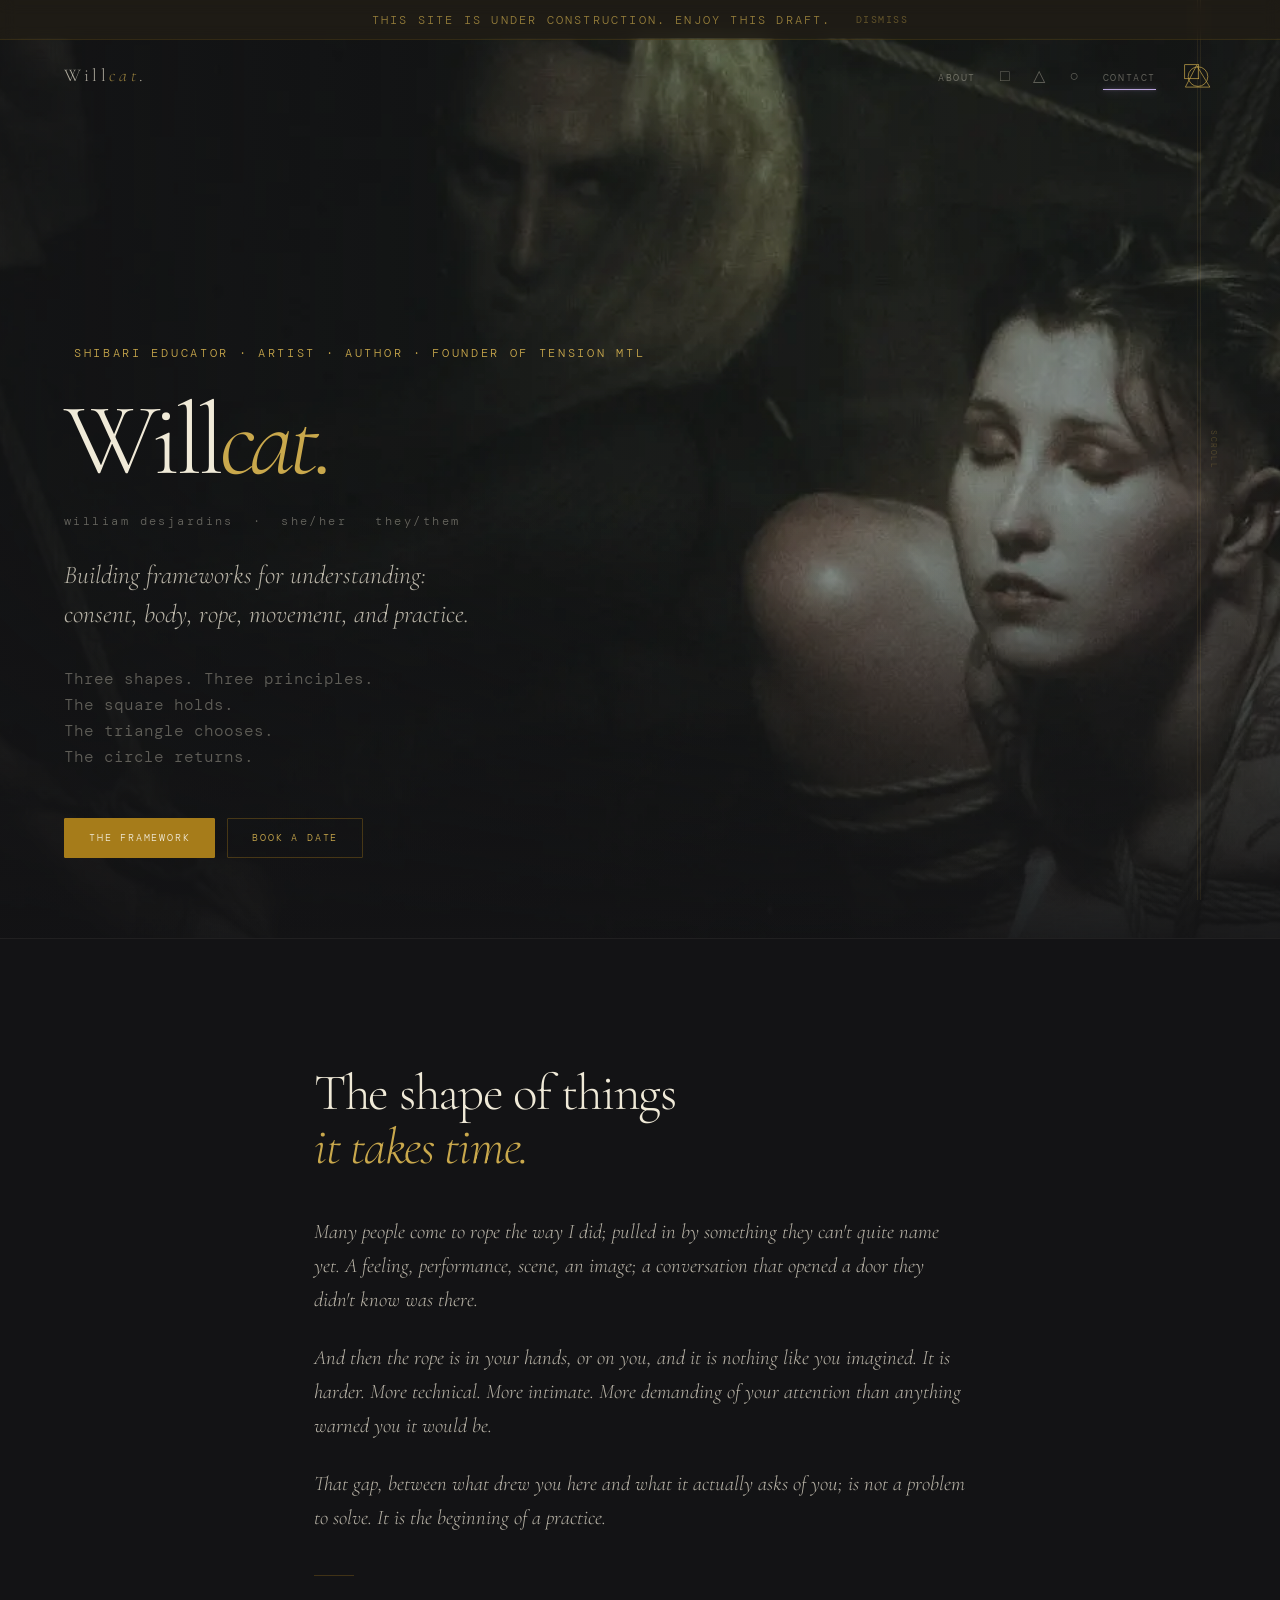
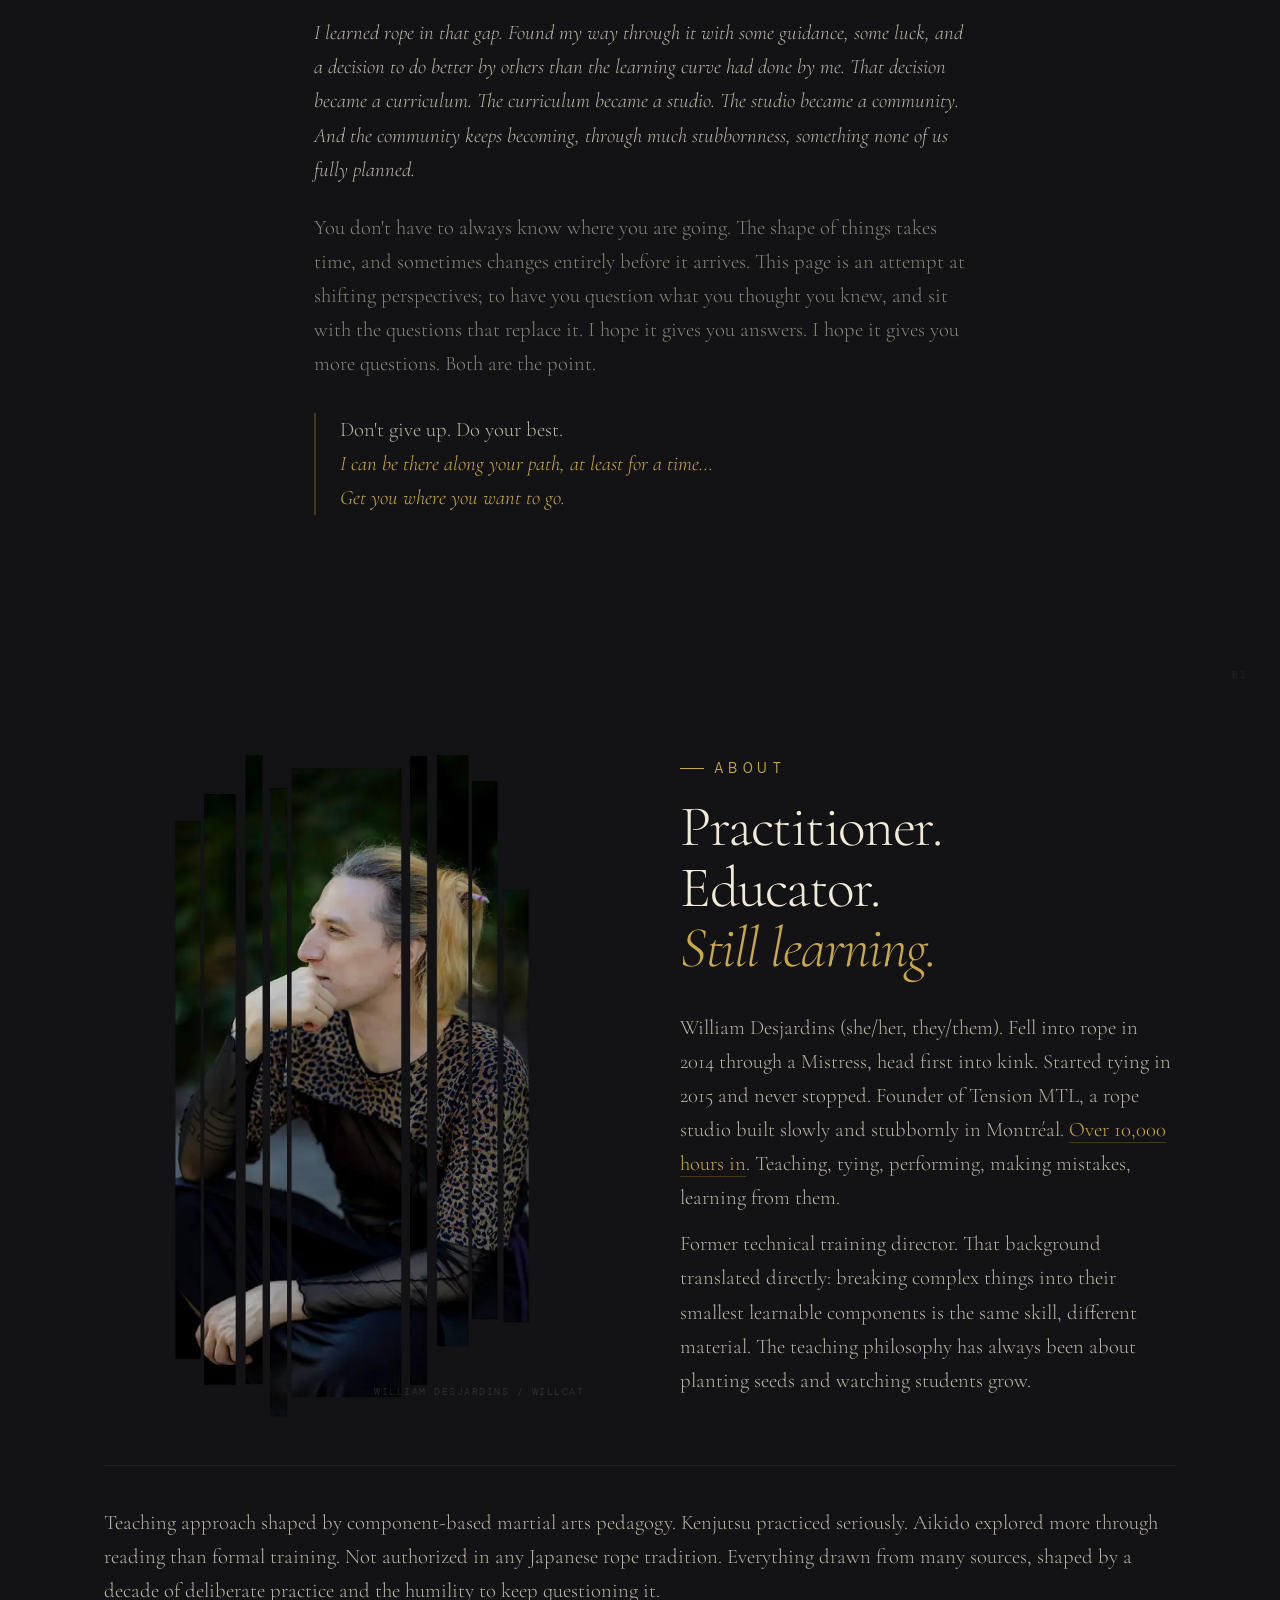
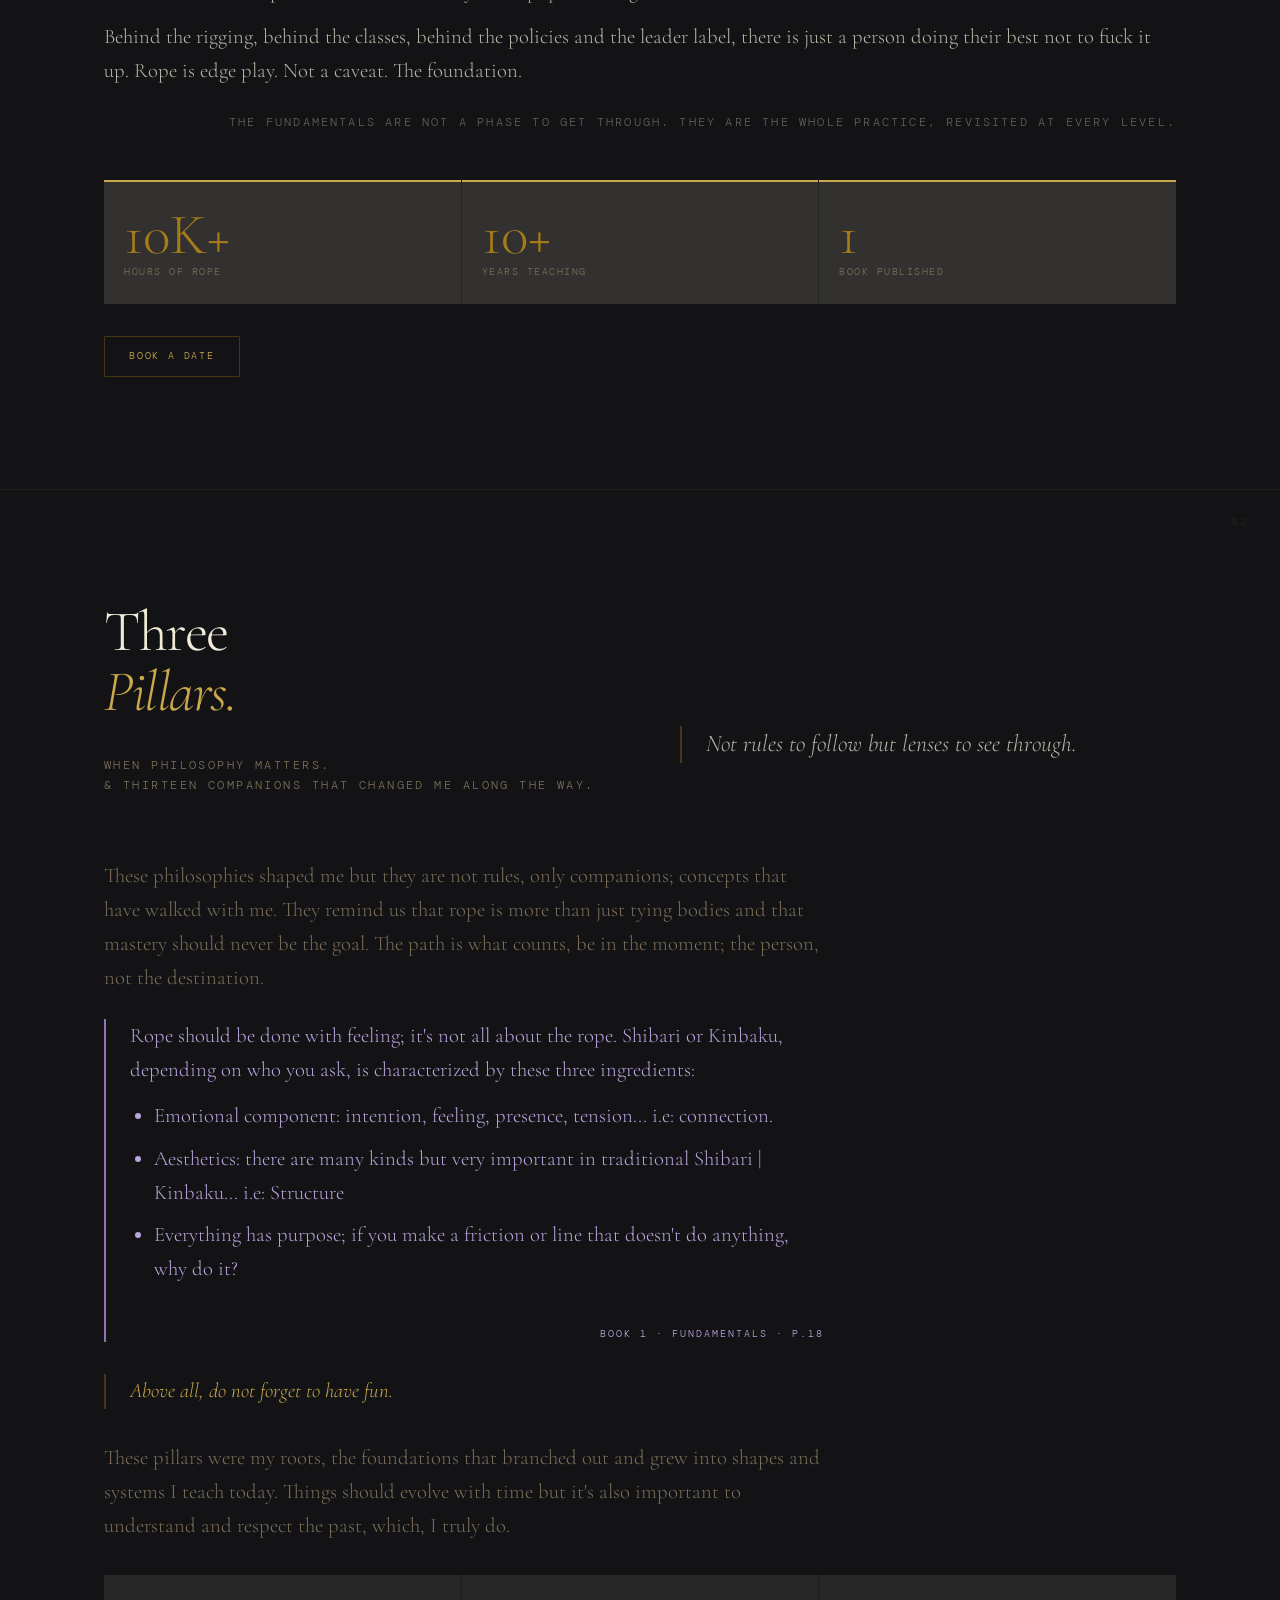
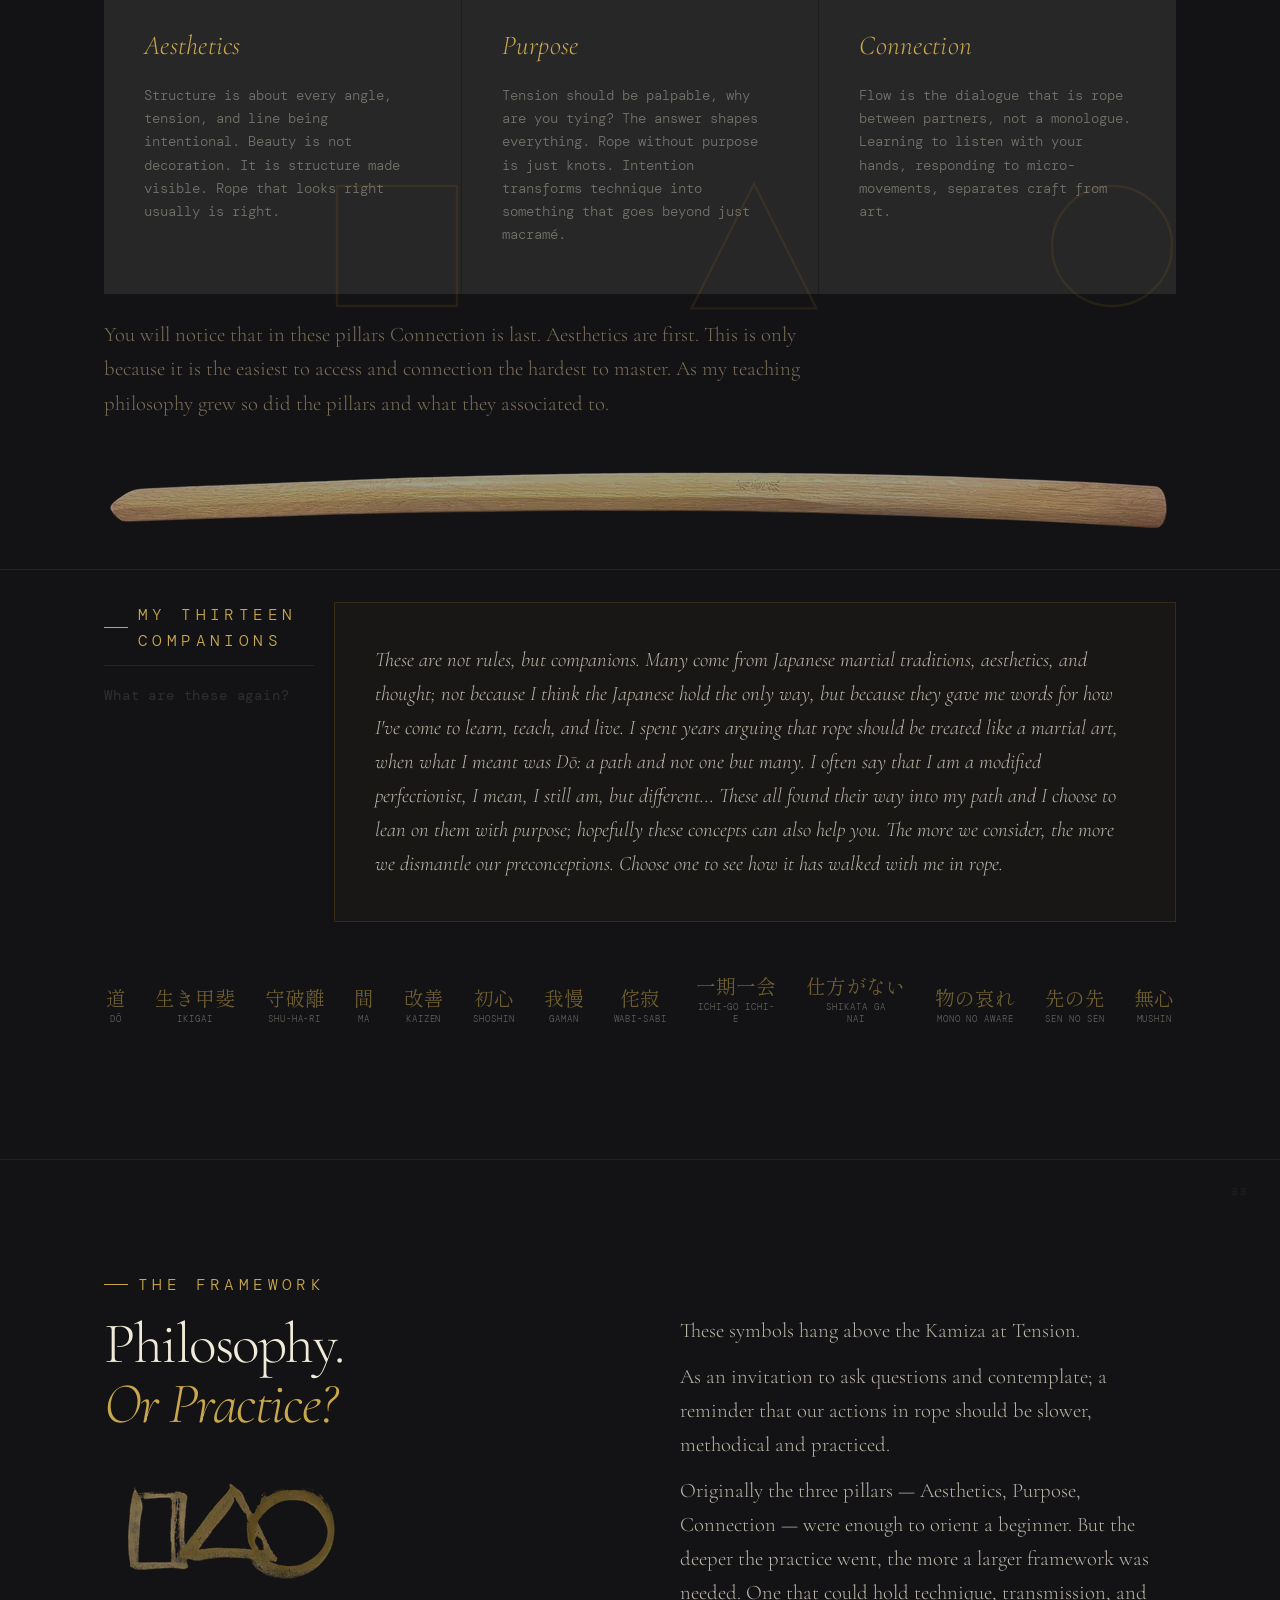
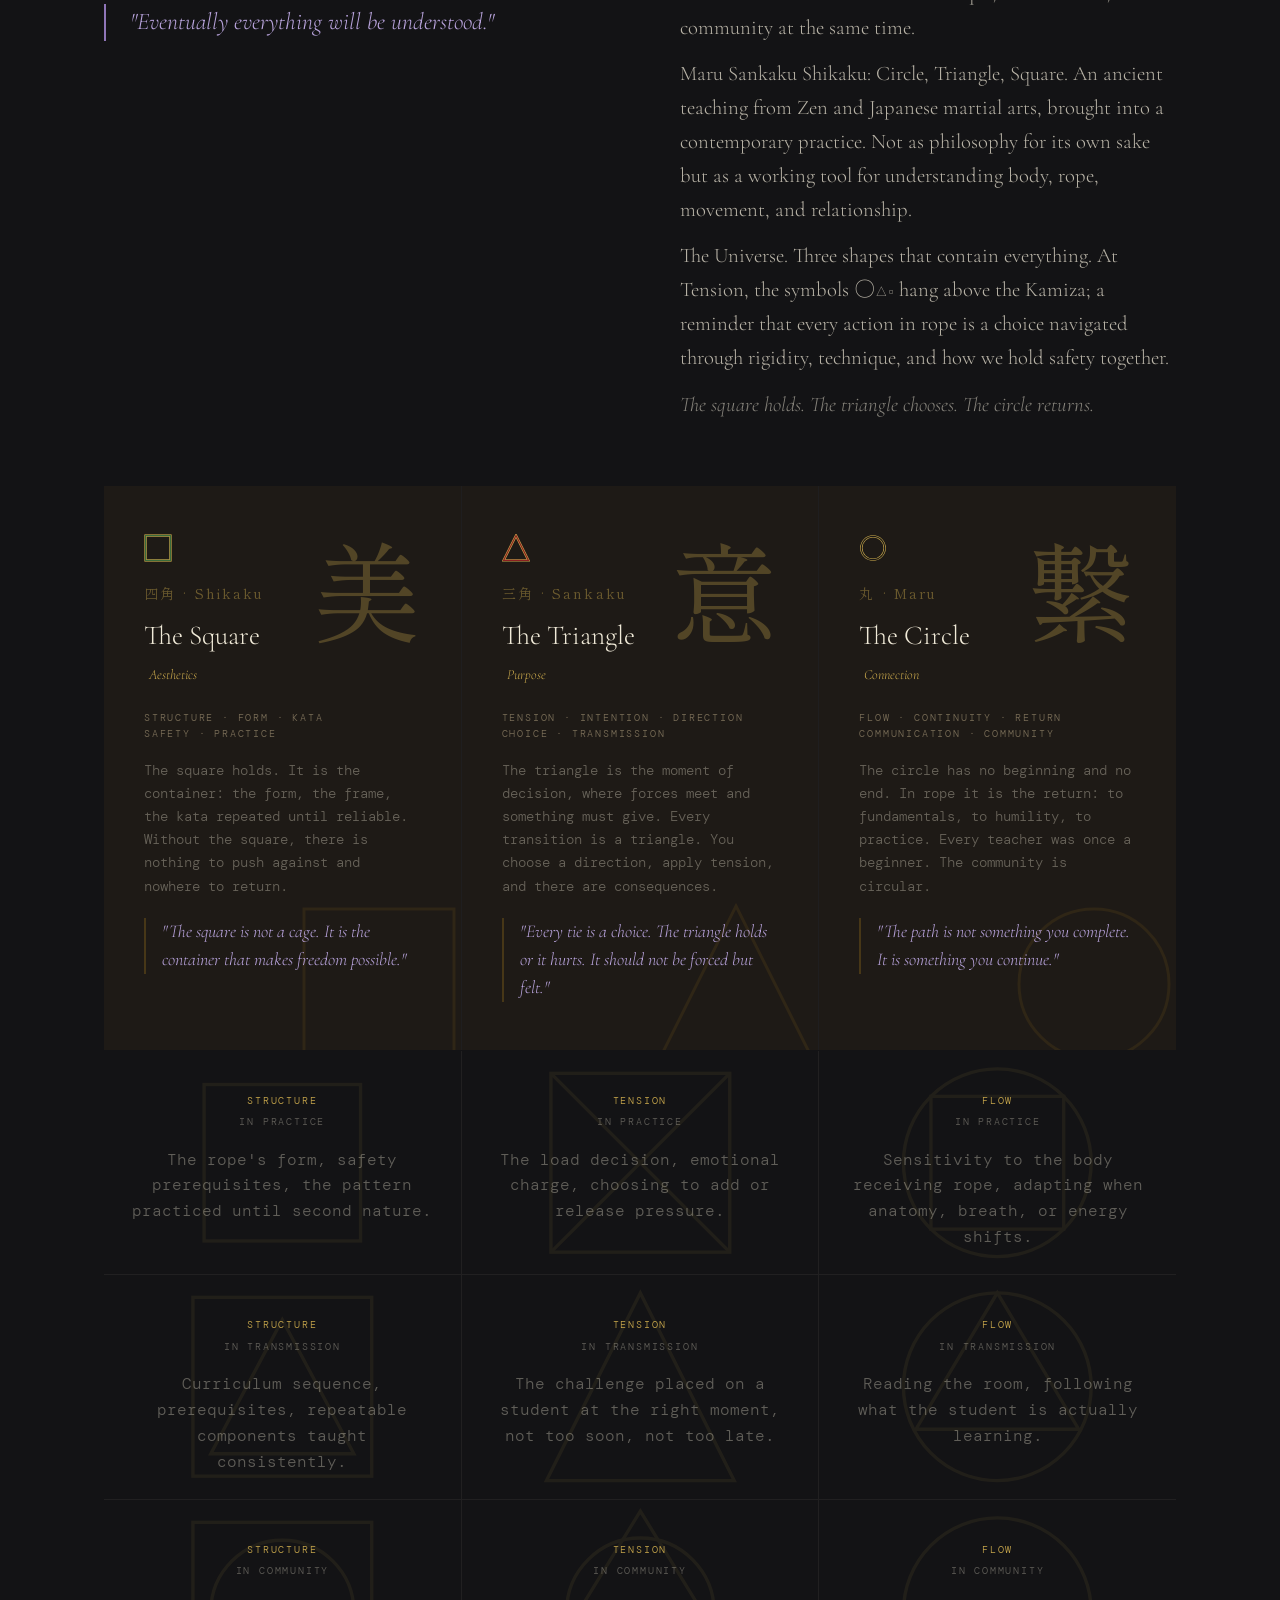
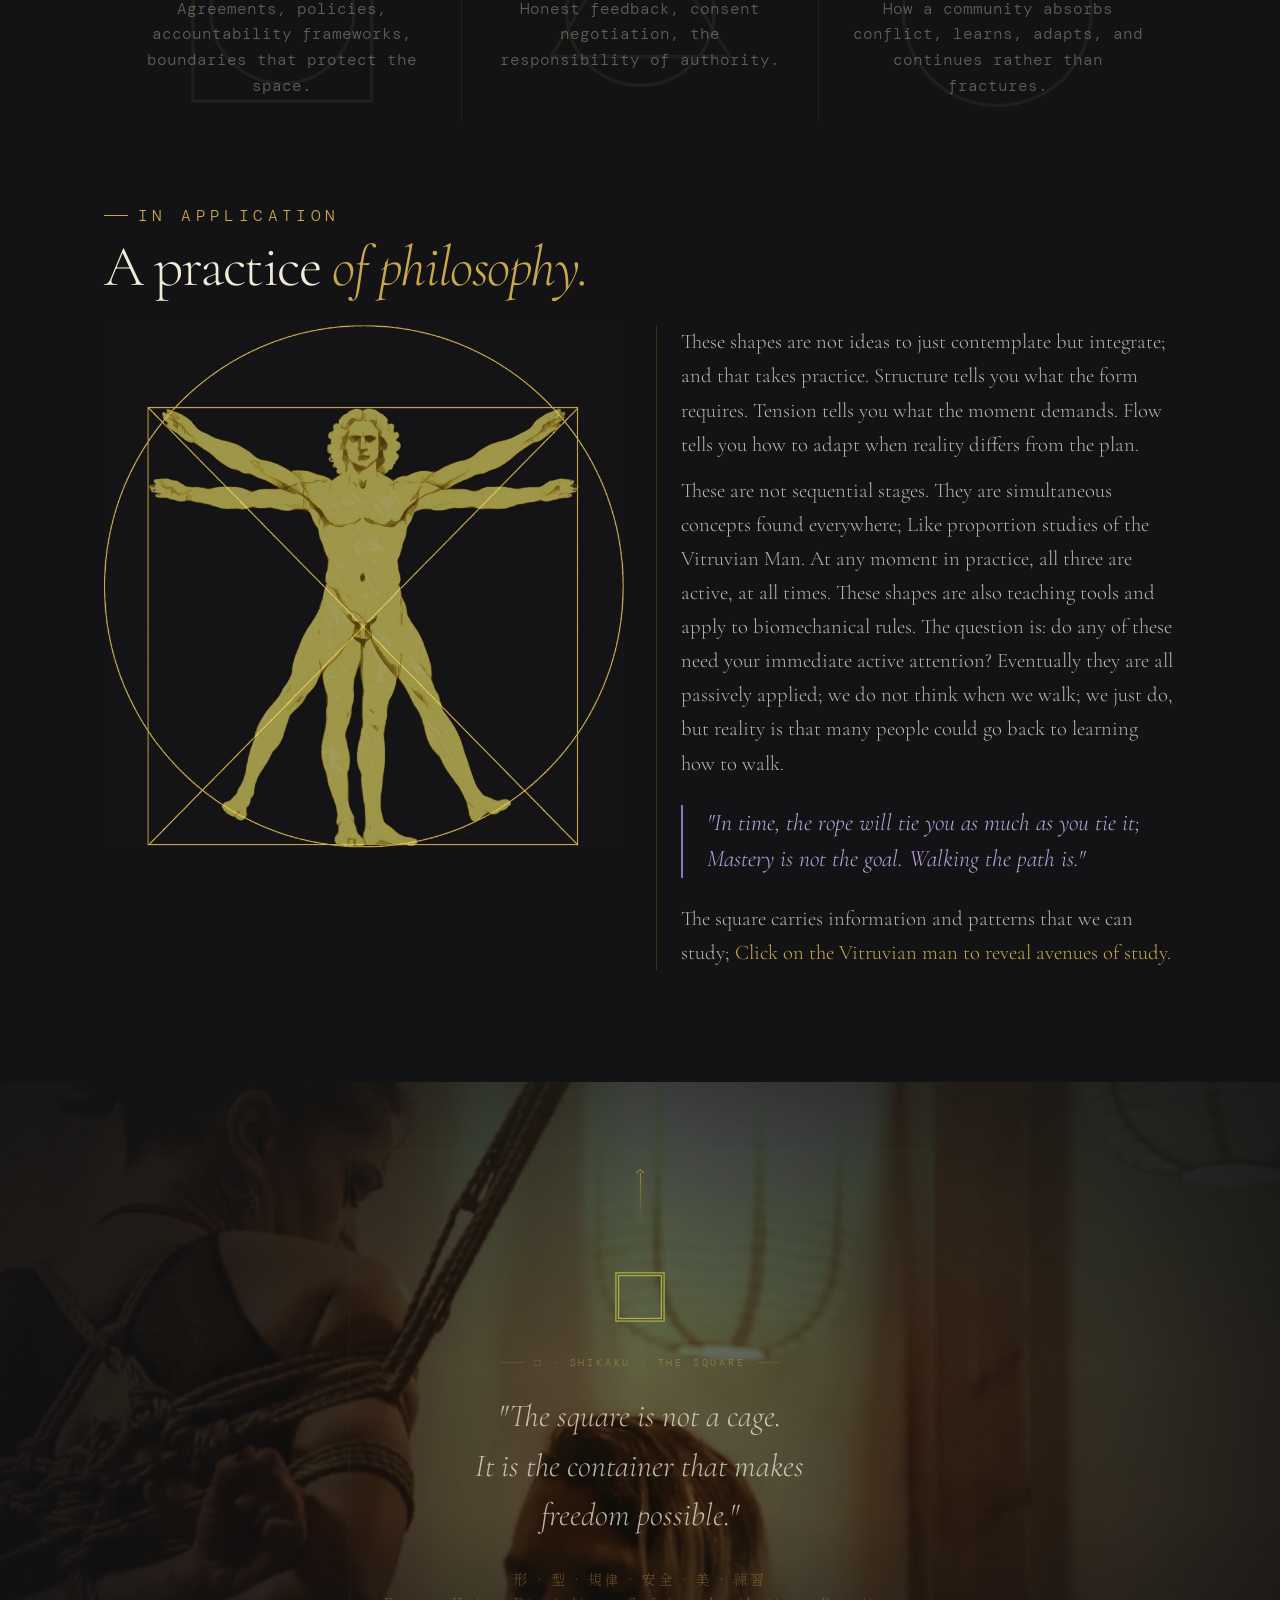
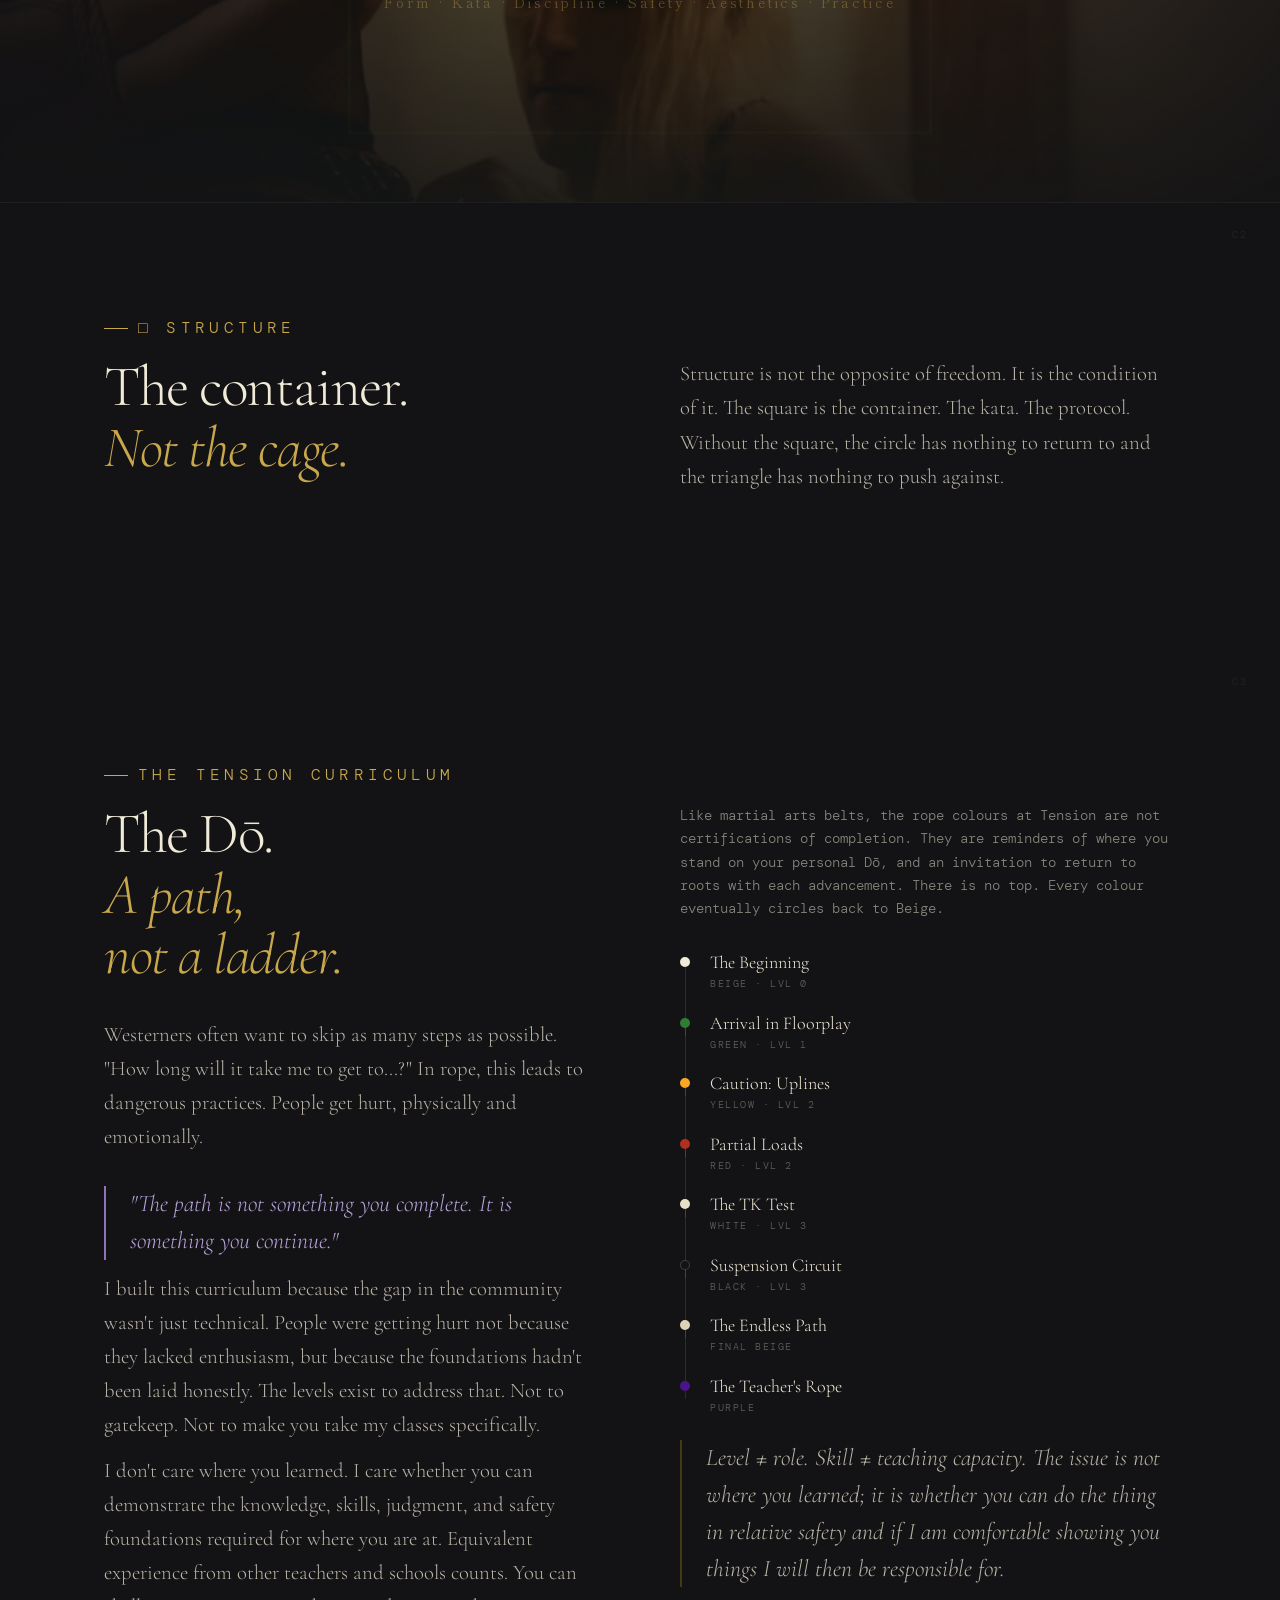
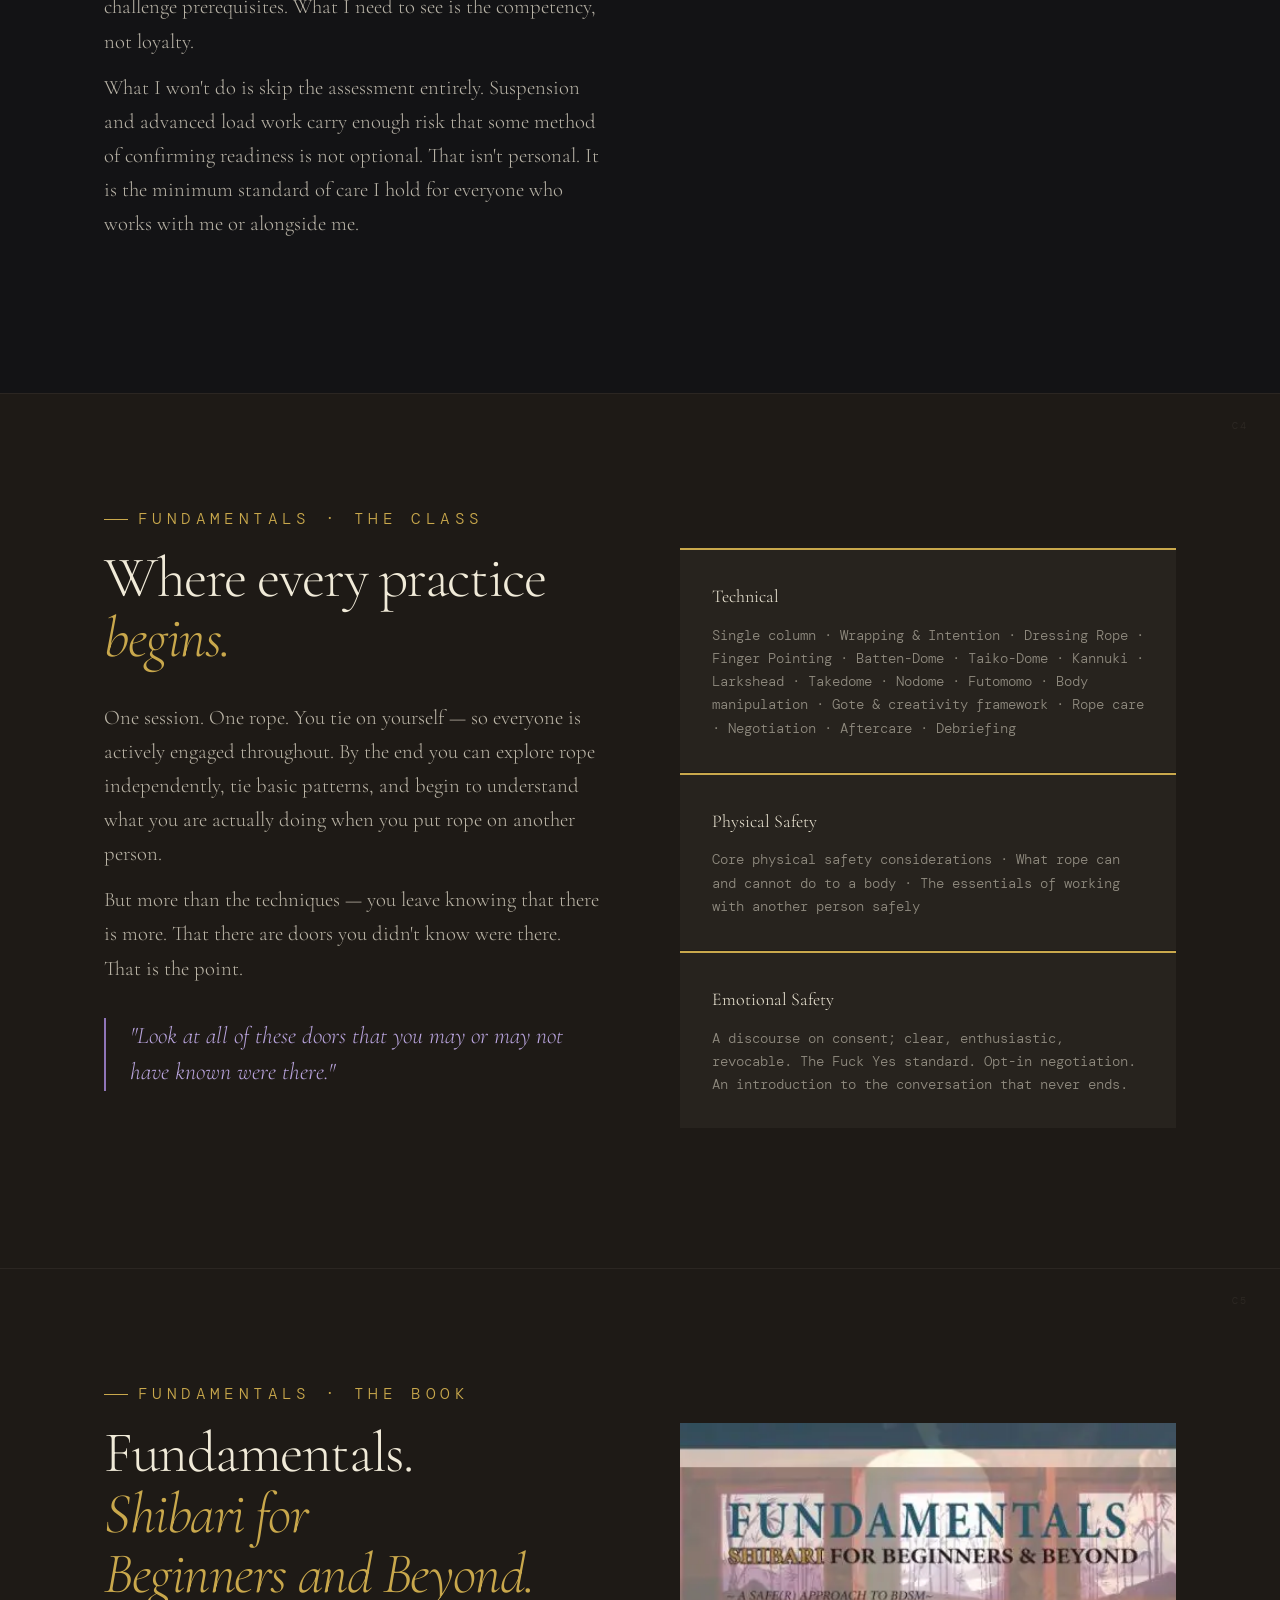
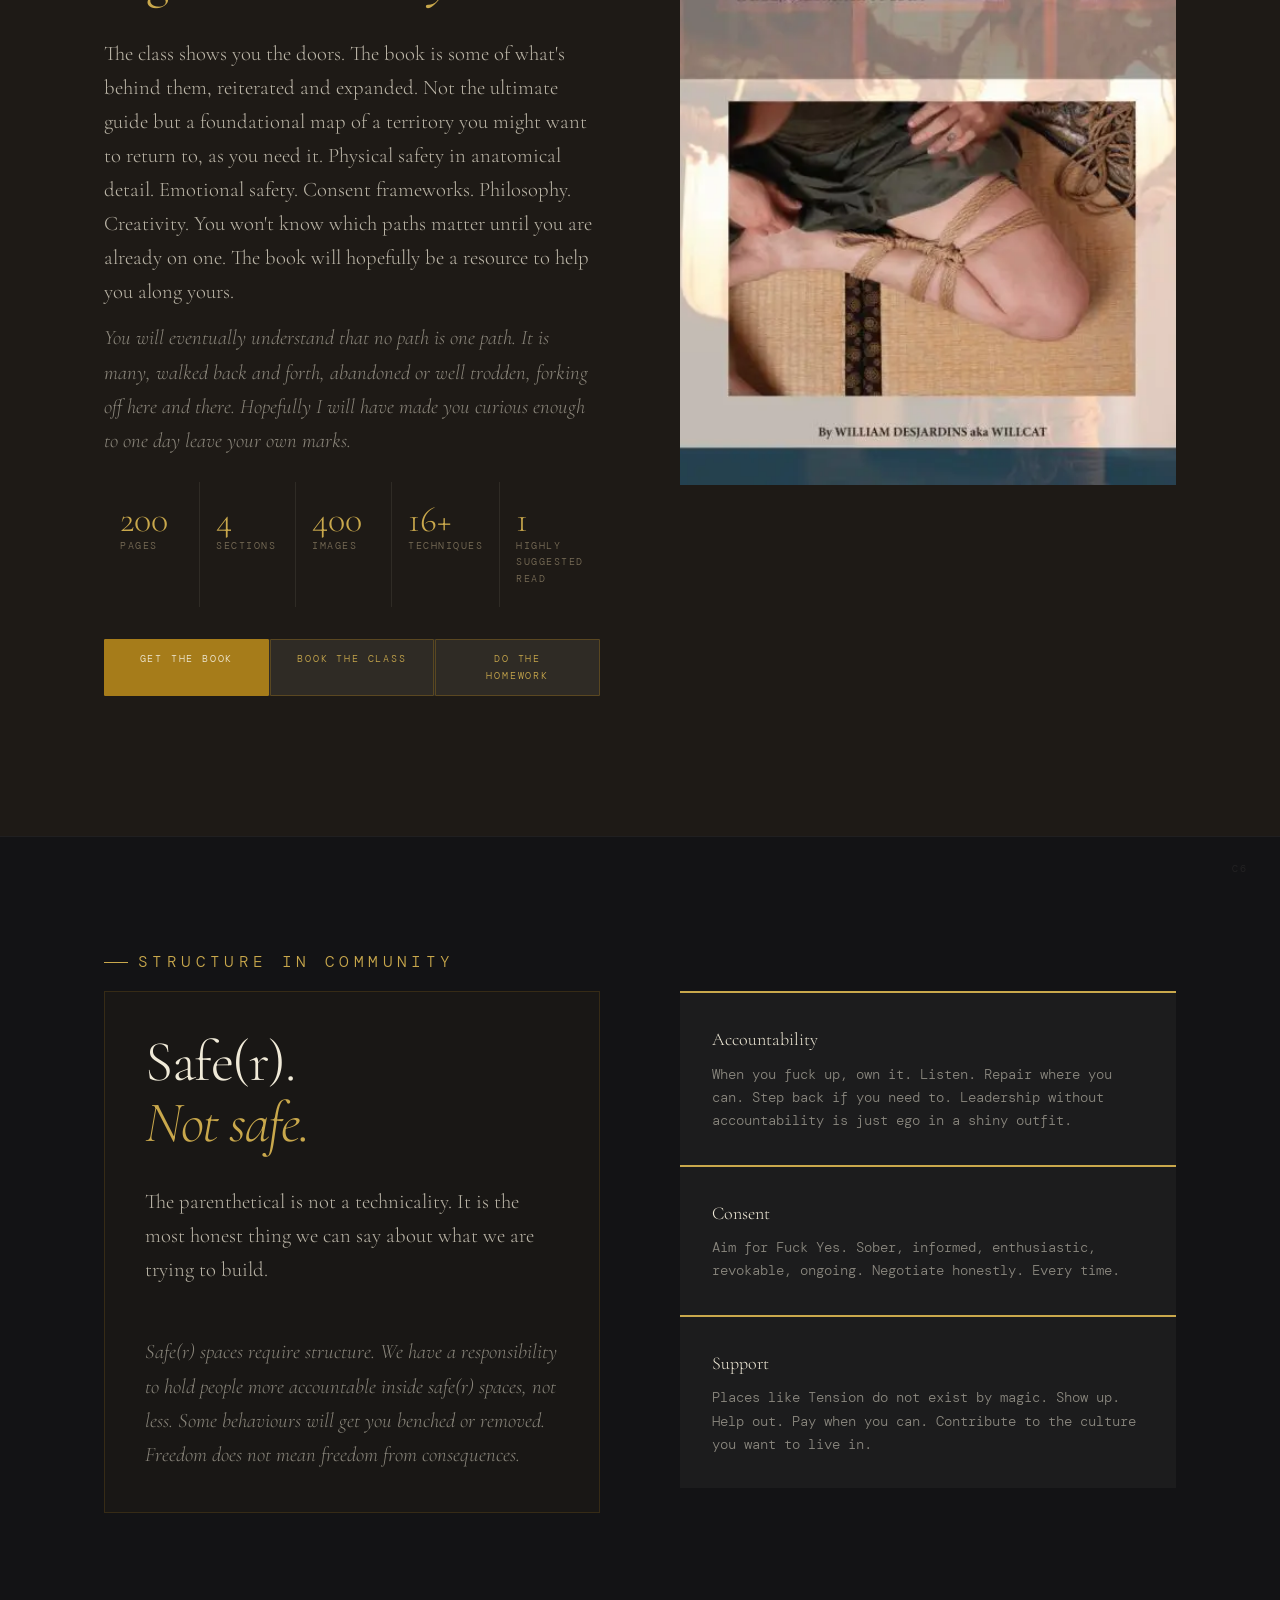
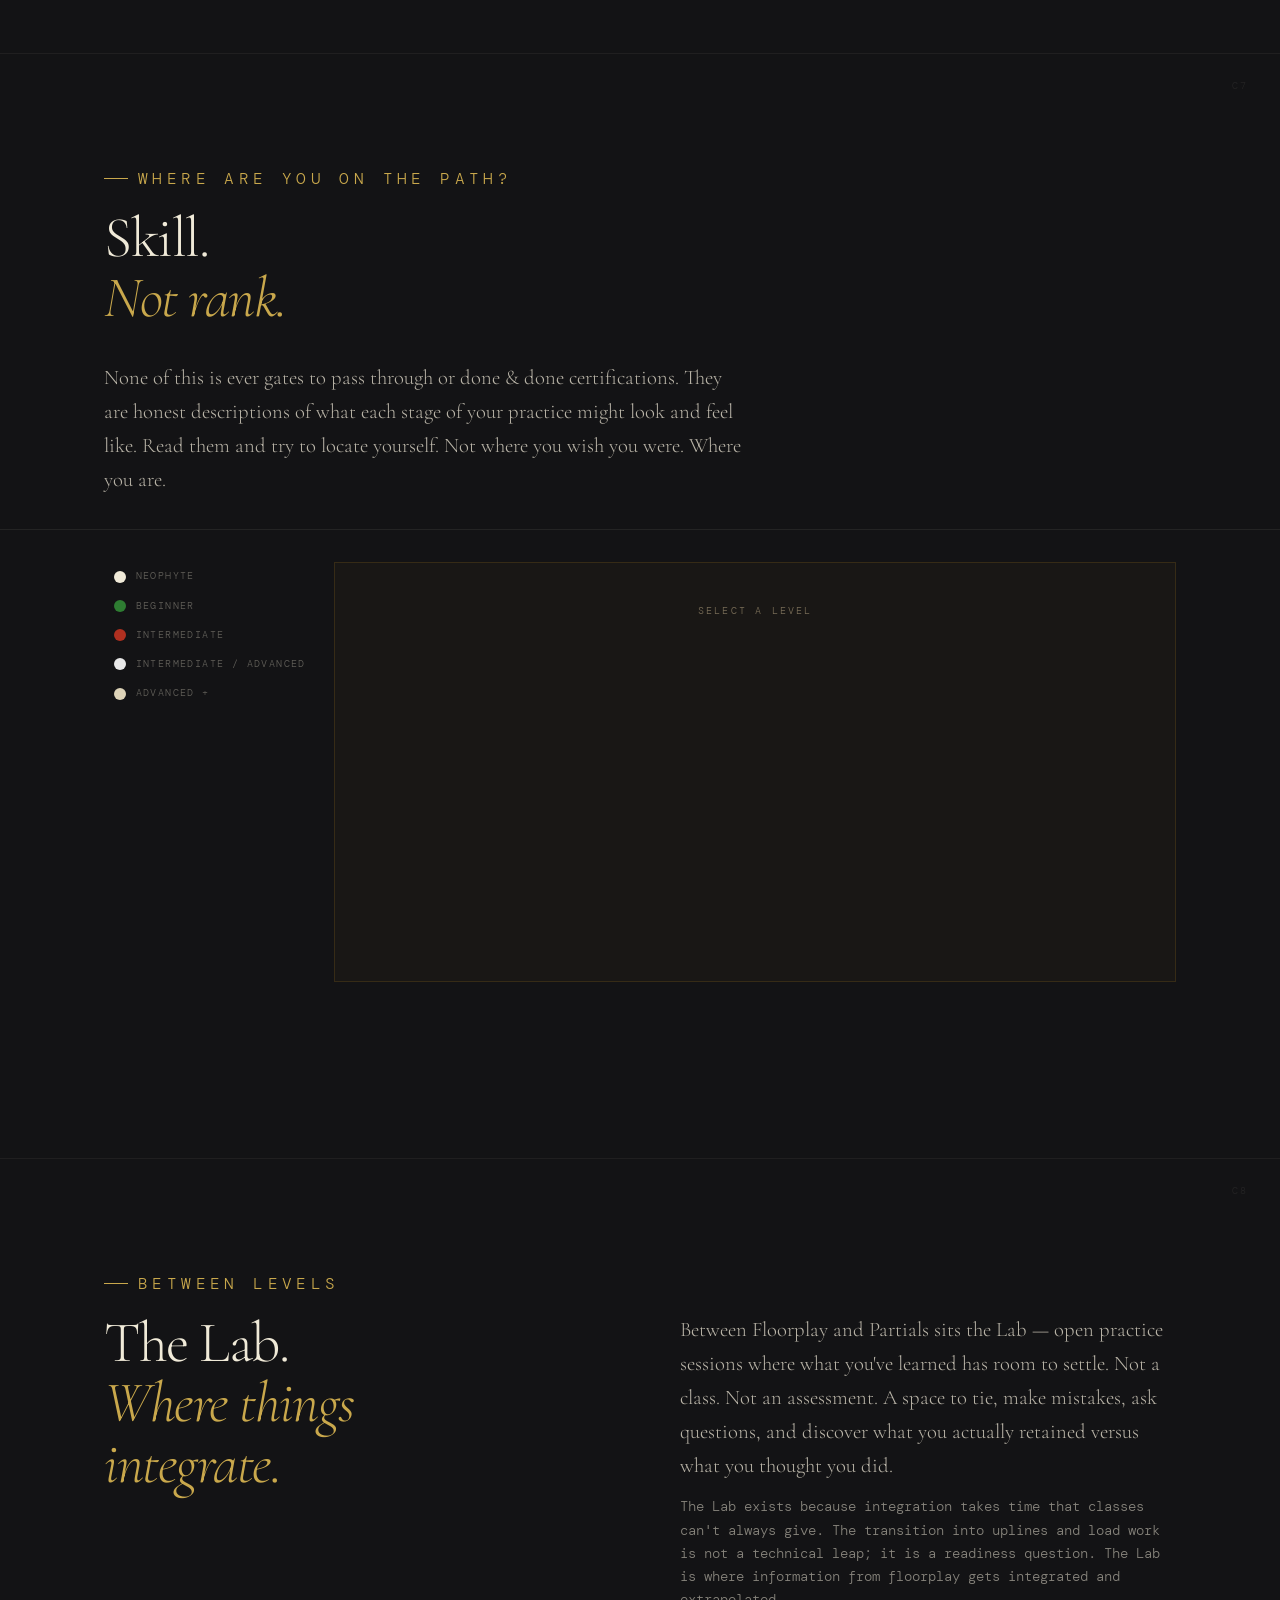
==== index.html @ 0fdd84b6 "update" ====
<!DOCTYPE html>
<html lang="en">
<head>
<meta charset="UTF-8"/>
<meta name="viewport" content="width=device-width,initial-scale=1.0"/>
<title>Willcat — Shibari Educator · Artist · Author</title>
<meta name="description" content="Building frameworks for understanding consent, body, rope, movement, and practice. William Desjardins, Montréal."/>

<!-- Open Graph / Facebook -->
<meta property="og:type" content="website"/>
<meta property="og:url" content="https://willcatropes.art/"/>
<meta property="og:title" content="Willcat — Shibari Educator & Artist"/>
<meta property="og:description" content="Building frameworks for understanding consent, body, rope, movement, and practice. William Desjardins, Montréal."/>
<meta property="og:image" content="https://willcatropes.art/img/og_preview.jpg"/>
<meta property="og:image:width" content="1200"/>
<meta property="og:image:height" content="630"/>
<meta property="og:locale" content="en_CA"/>

<!-- Twitter / X -->
<meta name="twitter:card" content="summary_large_image"/>
<meta name="twitter:url" content="https://willcatropes.art/"/>
<meta name="twitter:title" content="Willcat — Shibari Educator & Artist"/>
<meta name="twitter:description" content="Building frameworks for understanding consent, body, rope, movement, and practice. William Desjardins, Montréal."/>
<meta name="twitter:image" content="https://willcatropes.art/img/og_preview.jpg"/>
<link rel="icon" type="image/png" sizes="32x32" href="img/favicon-32.png"/>
  <link rel="icon" type="image/png" sizes="16x16" href="img/favicon-16.png"/>
  <link rel="apple-touch-icon" sizes="180x180" href="img/favicon-180.png"/>
  <link rel="icon" type="image/png" sizes="192x192" href="img/favicon-192.png"/>
<link rel="preconnect" href="https://fonts.googleapis.com"/>
<link href="https://fonts.googleapis.com/css2?family=Cormorant+Garamond:ital,wght@0,300;0,400;0,500;1,300;1,400;1,500&family=Shippori+Mincho:wght@400;500;600&family=DM+Mono:wght@300;400&display=swap" rel="stylesheet"/>
<link rel="stylesheet" href="style.css"/>
</head>
<body>

<!-- ══ WIP BANNER ══ -->
<div id="wip" >
  <span class="wip__text">This site is under construction. Enjoy this draft.</span>
  <button id="wip-dismiss" class="btn-reset--text">dismiss</button>
</div>
<div id="wip-spacer" class="shimmer-spacer"></div>

<!-- ══ A1 — HERO ══ -->
<section class="hero" id="hero" data-sec="A1">
  <div class="hero__bg" id="hero-bg">
    <img src="img/hero_01.webp" alt="Willcat, Shibari Educator" fetchpriority="high" decoding="async"/>
  </div>
  <div class="hero__overlay"></div>
  <nav class="site-nav">
    <a href="#" class="t-no-decoration"><div class="site-nav__logo">Will<em>cat</em>.</div></a>
    <div class="site-nav__gap">
      <ul class="site-nav__links site-nav__links">
        <li><a href="#about" class="t-nav-dim-link">About</a></li>
        <li><a href="#break-sq" class="t-mono-link nav-shape-link" title="Structure">□</a></li>
        <li><a href="#break-tri" class="t-mono-link nav-shape-link" title="Tension">△</a></li>
        <li><a href="#break-circ" class="t-mono-link nav-shape-link" title="Flow">○</a></li>
        <li><a href="#contact" class="t-nav-dim-link">Contact</a></li>
      </ul>
      <button id="menu-btn" aria-label="Menu" class="btn-reset">
        <svg viewBox="0 0 160 140" fill="none" class="icon-hamburger">
          <rect x="4" y="4" width="80" height="80" stroke="#c9a84c" stroke-width="4"/>
          <polygon points="72,8 148,132 8,132" stroke="#c9a84c" stroke-width="4" stroke-linejoin="miter"/>
          <circle cx="80" cy="72" r="56" stroke="#c9a84c" stroke-width="4"/>
        </svg>
      </button>
    </div>
  </nav>



  <div class="hero__content">
    <div class="hero__eyebrow">Shibari Educator · Artist · Author · Founder of Tension MTL</div>
    <h1 class="hero__name">Will<em>cat.</em></h1>
    <div class="hero__sub">william desjardins &nbsp;·&nbsp; she/her &nbsp; they/them</div>
    <p class="hero__tagline">Building frameworks for understanding:<br>consent, body, rope, movement, and practice.</p>
    <div class="hero__principles">
      Three shapes. Three principles.<br>
      The square holds.<br>
      The triangle chooses.<br>
      The circle returns.
    </div>
    <div class="hero__btns">
      <a href="#pillars" class="btn btn--primary">The Framework</a>
      <a href="https://tensionmtl.ca/pages/about-willcat" target="_blank" class="btn btn--outline">Book a date</a>
    </div>
  </div>

  <!-- Scroll shimmer — fixed right side, disappears when leaving hero -->
  <div id="scroll-shimmer" >
    <div class="shimmer-track-wrap">
      <div class="shimmer-track-bg"></div>
      <div class="shimmer-track-glow"></div>
    </div>
    <div class="shimmer-track-wrap">
      <div class="shimmer-track-bg"></div>
      <div class="shimmer-track-glow"></div>
    </div>
    <div class="t-hero-vertical">scroll</div>
  </div>

</section>

<!-- ══ A2 — INVITATION ══ -->
<section class="section section-padded" id="invitation" data-sec="A2">
  <div class="section-inner">
    <h2 class="fade-in invitation-h2">
      The shape of things<br><em class="t-rope-i">it takes time.</em>
    </h2>
    <div class="fade-in flex-col-3">
      <p class="t-body-serif-it">Many people come to rope the way I did; pulled in by something they can't quite name yet. A feeling, performance, scene, an image; a conversation that opened a door they didn't know was there.</p>
      <p class="t-body-serif-it">And then the rope is in your hands, or on you, and it is nothing like you imagined. It is harder. More technical. More intimate. More demanding of your attention than anything warned you it would be.</p>
      <p class="t-body-serif-it">That gap, between what drew you here and what it actually asks of you; is not a problem to solve. It is the beginning of a practice.</p>
      <div class="shimmer-divider"></div>
      <p class="t-body-serif-it">I learned rope in that gap. Found my way through it with some guidance, some luck, and a decision to do better by others than the learning curve had done by me. That decision became a curriculum. The curriculum became a studio. The studio became a community. And the community keeps becoming, through much stubbornness, something none of us fully planned.</p>
      <p class="pullquote--muted">You don't have to always know where you are going. The shape of things takes time, and sometimes changes entirely before it arrives. This page is an attempt at shifting perspectives; to have you question what you thought you knew, and sit with the questions that replace it. I hope it gives you answers. I hope it gives you more questions. Both are the point.</p>
      <div class="bq-border mt-sm">
        <p class="pullquote--75">Don't give up. Do your best.</p>
        <p class="t-rope-italic-lg">I can be there along your path, at least for a time...</p>
        <p class="t-rope-italic-lg">Get you where you want to go.</p>
      </div>
    </div>
  </div>
</section>

<!-- ══ B1 — WHO I AM ══ -->
<section class="section section--ink" id="B1">
    <span id="about" class="sec-anchor"></span>
  <div class="sec-id">B1</div>
  <div class="inner">
    <div class="two-col valign fade-in mb-3xl">
      <div class="portrait-wrap">
        <img loading="lazy" src="img/Willcat_portrait.webp" alt="William Desjardins / Willcat" class="portrait-img"/>
        <div class="portrait-caption">William Desjardins / Willcat</div>
      </div>
      <div>
        <div class="lbl">About</div>
        <h2>Practitioner.<br>Educator.<br><em class="t-rope-i">Still learning.</em></h2>
        <p class="body-serif mb-md" >William Desjardins (she/her, they/them). Fell into rope in 2014 through a Mistress, head first into kink. Started tying in 2015 and never stopped. Founder of Tension MTL, a rope studio built slowly and stubbornly in Montréal. <a href="https://fetlife.com/WillCat/posts/13290990" target="_blank" class="link-rope-ul">Over 10,000 hours in</a>. Teaching, tying, performing, making mistakes, learning from them.</p>
        <p class="body-serif">Former technical training director. That background translated directly: breaking complex things into their smallest learnable components is the same skill, different material. The teaching philosophy has always been about planting seeds and watching students grow.</p>
      </div>
    </div>
    <div class="fade-in seme-divider">
      <p class="body-serif mb-md" >Teaching approach shaped by component-based martial arts pedagogy. Kenjutsu practiced seriously. Aikido explored more through reading than formal training. Not authorized in any Japanese rope tradition. Everything drawn from many sources, shaped by a decade of deliberate practice and the humility to keep questioning it.</p>
      <p class="body-serif mb-lg" >Behind the rigging, behind the classes, behind the policies and the leader label, there is just a person doing their best not to fuck it up. Rope is edge play. Not a caveat. The foundation.</p>
      <p class="body-serif bq-cite">The Fundamentals are not a phase to get through. They are the whole practice, revisited at every level.</p>
    </div>
    <div class="fade-in grid-3-dark--2rem">
      <div class="stat-cell--b1"><div class="stat-num--b1">10K+</div><div class="lbl-muted-15">Hours of rope</div></div>
      <div class="stat-cell--b1"><div class="stat-num--b1">10+</div><div class="lbl-muted-15">Years teaching</div></div>
      <div class="stat-cell--b1"><div class="stat-num--b1">1</div><div class="lbl-muted-15">Book published</div></div>
    </div>
    <div class="fade-in">
      <a href="https://tensionmtl.ca/pages/about-willcat" target="_blank" class="btn btn--outline">Book a date</a>
    </div>
  </div>
</section>

<!-- ══ B2 — THREE PILLARS ══ -->
<section class="section divider-subtle" id="B2" >
    <span id="pillars" class="sec-anchor"></span>
  <div class="sec-id">B2</div>
  <div class="inner">
    <div class="two-col fade-in mb-4xl" style="align-items:end">
      <div>
        <h2>Three<br><em class="t-rope-i">Pillars.</em></h2>
        <p class="t-lbl-20">When philosophy matters.</p>
        <p class="t-lbl-20 t-muted">&amp; Thirteen companions that changed me along the way.</p>
      </div>
      <div class="bq"><p>Not rules to follow but lenses to see through.</p></div>
    </div>

    <p class="body-serif fade-in mb-lg mw-720 t-muted">These philosophies shaped me but they are not rules, only companions; concepts that have walked with me. They remind us that rope is more than just tying bodies and that mastery should never be the goal. The path is what counts, be in the moment; the person, not the destination.</p>
    <div class="q-book--block mw-720">
    <p class="body-serif fade-in mb-md mw-720 t-muted">Rope should be done with feeling; it's not all about the rope. Shibari or Kinbaku, depending on who you ask, is characterized by these three ingredients:</p>
    <ul class="fade-in mb-2-5 mw-720" style="padding-left:1.5rem;opacity:.65">
      <li class="body-serif mb-xs" >Emotional component: intention, feeling, presence, tension... i.e: connection.</li>
      <li class="body-serif mb-xs" >Aesthetics: there are many kinds but very important in traditional Shibari | Kinbaku... i.e: Structure</li>
      <li class="body-serif">Everything has purpose; if you make a friction or line that doesn't do anything, why do it?</li>
    </ul>
    <div class="lbl-right-rope--mb q-src fade-in">Book 1 · Fundamentals · P.18</div>
    </div>
    <span id="brk-return" class="anchor-offset"></span>
    <div class="fade-in bq-border mb-2xl mt-sm">
      <p class="pullquote--no-margin">Above all, do not forget to have fun.</p>
    </div>
    <p class="body-serif fade-in mb-2xl mw-720 t-muted">These pillars were my roots, the foundations that branched out and grew into shapes and systems I teach today. Things should evolve with time but it's also important to understand and respect the past, which, I truly do.</p>
    <div class="grid-3-mb fade-in" id="pillars-grid">
      <div class="pillar-card pillar-card--stack">
        <svg viewBox="0 0 120 120" fill="none" stroke="rgba(169,124,26,.12)" stroke-width="2" stroke-linecap="square" class="ghost-shape ghost-svg"><rect x="10" y="10" width="100" height="100"/></svg>
        <div class="pillar-card__name">Aesthetics</div>
        <p class="t-fd-body-dim">Structure is about every angle, tension, and line being intentional. Beauty is not decoration. It is structure made visible. Rope that looks right usually is right.</p>
      </div>
      <div class="pillar-card pillar-card--stack">
        <svg viewBox="0 0 120 120" fill="none" stroke="rgba(169,124,26,.12)" stroke-width="2" stroke-linejoin="miter" class="ghost-shape ghost-svg"><polygon points="60,8 112,112 8,112"/></svg>
        <div class="pillar-card__name">Purpose</div>
        <p class="t-fd-body-dim">Tension should be palpable, why are you tying? The answer shapes everything. Rope without purpose is just knots. Intention transforms technique into something that goes beyond just macramé.</p>
      </div>
      <div class="pillar-card pillar-card--stack">
        <svg viewBox="0 0 120 120" fill="none" stroke="rgba(169,124,26,.12)" stroke-width="2" class="ghost-shape ghost-svg"><circle cx="60" cy="60" r="50" transform="rotate(90 60 60)"/></svg>
        <div class="pillar-card__name">Connection</div>
        <p class="t-fd-body-dim">Flow is the dialogue that is rope between partners, not a monologue. Learning to listen with your hands, responding to micro-movements, separates craft from art.</p>
      </div>
    </div>

    <!-- Mobile pillars carousel -->
    <div class="pillars-carousel" style="display:none;">
      <div class="carousel-nav-top">
        <button data-pillars-prev class="nav-arrow">←</button>
        <div id="pillars-label" class="lbl-gold-dim">Aesthetics</div>
        <button data-pillars-next class="nav-arrow">→</button>
      </div>
      <div class="overflow-hidden">
        <div id="pillars-inner" style="display:flex;">
          <div class="pillars-slide pillars-slide">
            <svg viewBox="0 0 120 120" fill="none" stroke="rgba(169,124,26,.12)" stroke-width="2" stroke-linecap="square" class="ghost-shape ghost-svg"><rect x="10" y="10" width="100" height="100"/></svg>
            <div class="pillar-card__name">Aesthetics</div>
            <p class="t-fd-body-muted">Structure is about every angle, tension, and line being intentional. Beauty is not decoration. It is structure made visible. Rope that looks right usually is right.</p>
          </div>
          <div class="pillars-slide pillars-slide">
            <svg viewBox="0 0 120 120" fill="none" stroke="rgba(169,124,26,.12)" stroke-width="2" stroke-linejoin="miter" class="ghost-shape ghost-svg"><polygon points="60,8 112,112 8,112"/></svg>
            <div class="pillar-card__name">Purpose</div>
            <p class="t-fd-body-muted">Tension should be palpable, why are you tying? The answer shapes everything. Rope without purpose is just knots. Intention transforms technique into something that goes beyond just macramé.</p>
          </div>
          <div class="pillars-slide pillars-slide">
            <svg viewBox="0 0 120 120" fill="none" stroke="rgba(169,124,26,.12)" stroke-width="2" class="ghost-shape ghost-svg"><circle cx="60" cy="60" r="50" transform="rotate(90 60 60)"/></svg>
            <div class="pillar-card__name">Connection</div>
            <p class="t-fd-body-muted">Flow is the dialogue that is rope between partners, not a monologue. Learning to listen with your hands, responding to micro-movements, separates craft from art.</p>
          </div>
        </div>
      </div>
      <div class="carousel-nav-bottom">
        <button data-pillars-prev class="nav-arrow">←</button>
        <div class="lbl-gold-25">1 · 2 · 3</div>
        <button data-pillars-next class="nav-arrow">→</button>
      </div>
    </div>

    <p class="body-serif fade-in mt-2xl mb-xl mw-720 t-muted">You will notice that in these pillars Connection is last. Aesthetics are first. This is only because it is the easiest to access and connection the hardest to master. As my teaching philosophy grew so did the pillars and what they associated to.</p>

    <!-- 13 Companions -->
    <div class="fade-in mt-3xl">
      <!-- Bokken — full width, edge up, tsuka right -->
      <div class="img-width-full-dim">
        <img loading="lazy" src="img/Bokken.webp" alt="" class="img-screen"/>
      </div>

      <div id="companions-divider" class="companions-divider-wrap">
        <div id="companions-line-shimmer" class="shimmer-pos"></div>
      </div>
      <!-- Phone only: the list below (and its label) is hidden under 768px; the carousel is inserted after this -->
      <div class="lbl lbl-divider companions-lbl--phone" id="companions-wrapper-carousel-title">My Thirteen Companions</div>
      <div id="companions-wrapper" class="comp-row">

        <!-- Left: title + reset. Right: card. Below: the thirteen in a row -->
        <div id="companions-tags-col">
          <div class="lbl lbl-divider" id="companions-lbl">My Thirteen Companions</div>
          <button type="button" class="comp-reset" id="companion-reset" disabled>What are these again?</button>
        </div>

        <!-- Right: description card — 2/3 width -->
        <div class="card-idle companion-card-sm" id="companion-card">
          <div id="companion-empty">
            <p id="companion-intro" class="card-body">These are not rules, but companions. Many come from Japanese martial traditions, aesthetics, and thought; not because I think the Japanese hold the only way, but because they gave me words for how I've come to learn, teach, and live. I spent years arguing that rope should be treated like a martial art, when what I meant was Dō: a path and not one but many. I often say that I am a modified perfectionist, I mean, I still am, but different... These all found their way into my path and I choose to lean on them with purpose; hopefully these concepts can also help you. The more we consider, the more we dismantle our preconceptions. Choose one to see how it has walked with me in rope.</p>
          </div>
          <div id="companion-content" style="display:none;">
            <div class="flex-baseline">
              <span id="companion-kanji" class="kanji-lg"></span>
              <div>
                <div id="companion-name" class="card-title--lh12"></div>
                <div id="companion-reading" class="t-lbl-18-muted-mt"></div>
              </div>
            </div>
            <p id="companion-desc" class="card-body"></p>
            <p id="companion-rope" class="card-note--mt"></p>
          </div>
        </div>

        <!-- The thirteen, one row across both columns -->
          <div id="companions-tags" class="flex-col comp-strip">
            <div class="rolodex-item" data-id="do"><span class="rolodex-item__kanji">道</span><span class="rolodex-item__name">Dō</span></div>
            <div class="rolodex-item" data-id="ikigai"><span class="rolodex-item__kanji">生き甲斐</span><span class="rolodex-item__name">Ikigai</span></div>
            <div class="rolodex-item" data-id="shuhari"><span class="rolodex-item__kanji">守破離</span><span class="rolodex-item__name">Shu-Ha-Ri</span></div>
            <div class="rolodex-item" data-id="ma"><span class="rolodex-item__kanji">間</span><span class="rolodex-item__name">Ma</span></div>
            <div class="rolodex-item" data-id="kaizen"><span class="rolodex-item__kanji">改善</span><span class="rolodex-item__name">Kaizen</span></div>
            <div class="rolodex-item" data-id="shoshin"><span class="rolodex-item__kanji">初心</span><span class="rolodex-item__name">Shoshin</span></div>
            <div class="rolodex-item" data-id="gaman"><span class="rolodex-item__kanji">我慢</span><span class="rolodex-item__name">Gaman</span></div>
            <div class="rolodex-item" data-id="wabisabi"><span class="rolodex-item__kanji">侘寂</span><span class="rolodex-item__name">Wabi-Sabi</span></div>
            <div class="rolodex-item" data-id="ichigoichie"><span class="rolodex-item__kanji">一期一会</span><span class="rolodex-item__name">Ichi-go ichi-e</span></div>
            <div class="rolodex-item" data-id="shikataganai"><span class="rolodex-item__kanji">仕方がない</span><span class="rolodex-item__name">Shikata ga nai</span></div>
            <div class="rolodex-item" data-id="mononoaware"><span class="rolodex-item__kanji">物の哀れ</span><span class="rolodex-item__name">Mono no Aware</span></div>
            <div class="rolodex-item" data-id="sennosen"><span class="rolodex-item__kanji">先の先</span><span class="rolodex-item__name">Sen no Sen</span></div>
            <div class="rolodex-item" data-id="mushin"><span class="rolodex-item__kanji">無心</span><span class="rolodex-item__name">Mushin</span></div>
          </div>

      </div>
    </div>

    
  </div>
</section>

<!-- ══ B3 — THE FRAMEWORK ══ -->
<section class="section divider-subtle" id="B3" >
    <span id="framework" class="sec-anchor"></span>
  <div class="sec-id">B3</div>
  <div class="inner">
    <div class="lbl fade-in">The Framework</div>
    <div class="two-col fade-in mb-4xl" style="align-items:start">
      <div>
        <h2>Philosophy.<br><em class="t-rope-i">Or Practice?</em></h2>
        <!-- Maru Sankaku Shikaku -->
        <img loading="lazy" src="img/Maru_Sankaku_Shikaku.webp" alt="Maru Sankaku Shikaku" class="img-book"/>
        <div class="bq q-plain mt-md"><p>"Eventually everything will be understood."</p></div>
      </div>
      <div>
        <p class="body-serif mb-md" >These symbols hang above the Kamiza at Tension.</p>
        <p class="body-serif mb-md" >As an invitation to ask questions and contemplate; a reminder that our actions in rope should be slower, methodical and practiced.</p>
        <p class="body-serif mb-md" >Originally the three pillars — Aesthetics, Purpose, Connection — were enough to orient a beginner. But the deeper the practice went, the more a larger framework was needed. One that could hold technique, transmission, and community at the same time.</p>
        <p class="body-serif mb-md" >Maru Sankaku Shikaku: Circle, Triangle, Square. An ancient teaching from Zen and Japanese martial arts, brought into a contemporary practice. Not as philosophy for its own sake but as a working tool for understanding body, rope, movement, and relationship.</p>
        <p class="body-serif mb-md" >The Universe. Three shapes that contain everything. At Tension, the symbols 〇△□ hang above the Kamiza; a reminder that every action in rope is a choice navigated through rigidity, technique, and how we hold safety together.</p>
        <p class="body-serif t-muted-italic">The square holds. The triangle chooses. The circle returns.</p>
      </div>
    </div>

    <!-- Three shape cards -->
    <div class="grid-3-mb fade-in" id="shape-cards-grid">
      <div class="shape-card--desktop">
        <div class="shape-card__kanji">美</div>
        <svg viewBox="0 0 36 36" fill="none" class="shape-card__icon-sm"><rect x="2" y="2" width="32" height="32" stroke="#c9a84c" stroke-width="3" stroke-linecap="square"/><rect x="2" y="2" width="32" height="32" stroke="#3a6b3a" stroke-width="1.5" stroke-linecap="square"/></svg>
        <div class="shape-card__kanji-lbl">四角 · Shikaku</div>
        <div class="shape-card__title-lg">The Square <span class="shape-card__pillar">Aesthetics</span></div>
        <div class="shape-card__tags-lbl">Structure · Form · Kata<br>Safety · Practice</div>
        <p class="shape-card__body-text">The square holds. It is the container: the form, the frame, the kata repeated until reliable. Without the square, there is nothing to push against and nowhere to return.</p>
        <div class="shape-card__quote-block">"The square is not a cage. It is the container that makes freedom possible."</div>
        <svg viewBox="0 0 120 120" fill="none" stroke="rgba(169,124,26,.12)" stroke-width="2" stroke-linecap="square" class="ghost-shape ghost-svg" aria-hidden="true"><rect x="10" y="10" width="100" height="100"/></svg>
      </div>
      <div class="shape-card--desktop">
        <div class="shape-card__kanji">意</div>
        <svg viewBox="0 0 36 36" fill="none" class="shape-card__icon-sm"><polygon points="18,2 34,34 2,34" stroke="#c9a84c" stroke-width="3" stroke-linejoin="miter"/><polygon points="18,2 34,34 2,34" stroke="#8b2020" stroke-width="1.5" stroke-linejoin="miter"/></svg>
        <div class="shape-card__kanji-lbl">三角 · Sankaku</div>
        <div class="shape-card__title-lg">The Triangle <span class="shape-card__pillar">Purpose</span></div>
        <div class="shape-card__tags-lbl">Tension · Intention · Direction<br>Choice · Transmission</div>
        <p class="shape-card__body-text">The triangle is the moment of decision, where forces meet and something must give. Every transition is a triangle. You choose a direction, apply tension, and there are consequences.</p>
        <div class="shape-card__quote-block">"Every tie is a choice. The triangle holds or it hurts. It should not be forced but felt."</div>
        <svg viewBox="0 0 120 120" fill="none" stroke="rgba(169,124,26,.12)" stroke-width="2" stroke-linejoin="miter" class="ghost-shape ghost-svg" aria-hidden="true"><polygon points="60,8 112,112 8,112"/></svg>
      </div>
      <div class="shape-card--desktop">
        <div class="shape-card__kanji">繋</div>
        <svg viewBox="0 0 36 36" fill="none" class="shape-card__icon-sm"><circle cx="18" cy="18" r="15" stroke="#c9a84c" stroke-width="3"/><circle cx="18" cy="18" r="15" stroke="#1a1816" stroke-width="1.5"/></svg>
        <div class="shape-card__kanji-lbl">丸 · Maru</div>
        <div class="shape-card__title-lg">The Circle <span class="shape-card__pillar">Connection</span></div>
        <div class="shape-card__tags-lbl">Flow · Continuity · Return<br>Communication · Community</div>
        <p class="shape-card__body-text">The circle has no beginning and no end. In rope it is the return: to fundamentals, to humility, to practice. Every teacher was once a beginner. The community is circular.</p>
        <div class="shape-card__quote-block">"The path is not something you complete. It is something you continue."</div>
        <svg viewBox="0 0 120 120" fill="none" stroke="rgba(169,124,26,.12)" stroke-width="2" class="ghost-shape ghost-svg" aria-hidden="true"><circle cx="60" cy="60" r="50" transform="rotate(90 60 60)"/></svg>
      </div>

    </div>

    <!-- How they relate -->
    <div class="grid-3-1px fade-in" id="htr-grid">

      <!-- Row 1: In Practice | Col shapes: □ △ ○ | Row shape: □ -->

      <!-- R1C1: □+□ -->
      <div class="card-col-stretch">
        
        <svg viewBox="0 0 100 100" fill="none" class="card-img-overlay"><rect x="15" y="15" width="70" height="70" stroke="#c9a84c" stroke-width="1.5" stroke-linecap="square"/></svg>
        <div class="htr-top card-icon-area">
          <div class="lbl-rope-18b htr-pillar">Structure</div>
          <div class="lbl-dim-18-rel htr-context">In Practice</div>
          <div class="htr-row-line"></div>
        </div>
        <div class="card-body-pad" >
          <p class="lbl-mono-sm-muted htr-desc">The rope's form, safety prerequisites, the pattern practiced until second nature.</p>
        </div>
      </div>

      <!-- R1C2: □+△ -->
      <div class="card-col-stretch">
        
        <svg viewBox="0 0 100 100" fill="none" class="card-img-overlay"><rect x="10" y="10" width="80" height="80" stroke="#c9a84c" stroke-width="1.5" stroke-linecap="square"/><line x1="10" y1="10" x2="90" y2="90" stroke="#c9a84c" stroke-width="1.5"/><line x1="90" y1="10" x2="10" y2="90" stroke="#c9a84c" stroke-width="1.5"/></svg>
        <div class="htr-top card-icon-area">
          <div class="lbl-rope-18b htr-pillar">Tension</div>
          <div class="lbl-dim-18-rel htr-context">In Practice</div>
          <div class="htr-row-line"></div>
        </div>
        <div class="card-body-pad" >
          <p class="lbl-mono-sm-muted htr-desc">The load decision, emotional charge, choosing to add or release pressure.</p>
        </div>
      </div>

      <!-- R1C3: □+○ -->
      <div class="card-col-stretch">
        
        <svg viewBox="0 0 100 100" fill="none" class="card-img-overlay"><circle cx="50" cy="50" r="42" stroke="#c9a84c" stroke-width="1.5"/><rect x="20.3" y="20.3" width="59.4" height="59.4" stroke="#c9a84c" stroke-width="1.5" stroke-linecap="square"/></svg>
        <div class="htr-top card-icon-area">
          <div class="lbl-rope-18b htr-pillar">Flow</div>
          <div class="lbl-dim-18-rel htr-context">In Practice</div>
          <div class="htr-row-line"></div>
        </div>
        <div class="card-body-pad" >
          <p class="lbl-mono-sm-muted htr-desc">Sensitivity to the body receiving rope, adapting when anatomy, breath, or energy shifts.</p>
        </div>
      </div>

      <!-- Row 2: In Transmission | Row shape: △ -->

      <!-- R2C1: △+□ -->
      <div class="card-col-stretch">
        
        <svg viewBox="0 0 100 100" fill="none" class="card-img-overlay"><rect x="10" y="10" width="80" height="80" stroke="#c9a84c" stroke-width="1.5" stroke-linecap="square"/><polygon points="50,20 82,80 18,80" stroke="#c9a84c" stroke-width="1.5" stroke-linejoin="miter"/></svg>
        <div class="htr-top card-icon-area">
          <div class="lbl-rope-18b htr-pillar">Structure</div>
          <div class="lbl-dim-18-rel htr-context">In Transmission</div>
          <div class="htr-row-line"></div>
        </div>
        <div class="card-body-pad" >
          <p class="lbl-mono-sm-muted htr-desc">Curriculum sequence, prerequisites, repeatable components taught consistently.</p>
        </div>
      </div>

      <!-- R2C2: △+△ -->
      <div class="card-col-stretch">
        
        <svg viewBox="0 0 100 100" fill="none" class="card-img-overlay"><polygon points="50,8 92,92 8,92" stroke="#c9a84c" stroke-width="1.5" stroke-linejoin="miter"/></svg>
        <div class="htr-top card-icon-area">
          <div class="lbl-rope-18b htr-pillar">Tension</div>
          <div class="lbl-dim-18-rel htr-context">In Transmission</div>
          <div class="htr-row-line"></div>
        </div>
        <div class="card-body-pad" >
          <p class="lbl-mono-sm-muted htr-desc">The challenge placed on a student at the right moment, not too soon, not too late.</p>
        </div>
      </div>

      <!-- R2C3: △+○ -->
      <div class="card-col-stretch">
        
        <svg viewBox="0 0 100 100" fill="none" class="card-img-overlay"><circle cx="50" cy="50" r="42" stroke="#c9a84c" stroke-width="1.5"/><polygon points="50,8 86.4,69 13.6,69" stroke="#c9a84c" stroke-width="1.5" stroke-linejoin="miter"/></svg>
        <div class="htr-top card-icon-area">
          <div class="lbl-rope-18b htr-pillar">Flow</div>
          <div class="lbl-dim-18-rel htr-context">In Transmission</div>
          <div class="htr-row-line"></div>
        </div>
        <div class="card-body-pad" >
          <p class="lbl-mono-sm-muted htr-desc">Reading the room, following what the student is actually learning.</p>
        </div>
      </div>

      <!-- Row 3: In Community | Row shape: ○ -->

      <!-- R3C1: ○+□ -->
      <div class="card-col-stretch">
        
        <svg viewBox="0 0 100 100" fill="none" class="card-img-overlay"><rect x="10" y="10" width="80" height="80" stroke="#c9a84c" stroke-width="1.5" stroke-linecap="square"/><circle cx="50" cy="50" r="32" stroke="#c9a84c" stroke-width="1.5"/></svg>
        <div class="htr-top card-icon-area">
          <div class="lbl-rope-18b htr-pillar">Structure</div>
          <div class="lbl-dim-18-rel htr-context">In Community</div>
          <div class="htr-row-line"></div>
        </div>
        <div class="card-body-pad" >
          <p class="lbl-mono-sm-muted htr-desc">Agreements, policies, accountability frameworks, boundaries that protect the space.</p>
        </div>
      </div>

      <!-- R3C2: ○+△ -->
      <div class="card-col-stretch">
        
        <svg viewBox="0 0 100 100" fill="none" class="card-img-overlay"><circle cx="50" cy="50" r="33" stroke="#c9a84c" stroke-width="1.5"/><polygon points="50,5 90,70 10,70" stroke="#c9a84c" stroke-width="1.5" stroke-linejoin="miter"/></svg>
        <div class="htr-top card-icon-area">
          <div class="lbl-rope-18b htr-pillar">Tension</div>
          <div class="lbl-dim-18-rel htr-context">In Community</div>
          <div class="htr-row-line"></div>
        </div>
        <div class="card-body-pad" >
          <p class="lbl-mono-sm-muted htr-desc">Honest feedback, consent negotiation, the responsibility of authority.</p>
        </div>
      </div>

      <!-- R3C3: ○+○ -->
      <div class="card-col-stretch">
        
        <svg viewBox="0 0 100 100" fill="none" class="card-img-overlay"><circle cx="50" cy="50" r="42" stroke="#c9a84c" stroke-width="1.5"/></svg>
        <div class="htr-top card-icon-area">
          <div class="lbl-rope-18b htr-pillar">Flow</div>
          <div class="lbl-dim-18-rel htr-context">In Community</div>
          <div class="htr-row-line"></div>
        </div>
        <div class="card-body-pad" >
          <p class="lbl-mono-sm-muted htr-desc">How a community absorbs conflict, learns, adapts, and continues rather than fractures.</p>
        </div>
      </div>

    </div>

    <div class="a1-carousel" style="display:none;">

      <!-- Top nav -->
      <div class="carousel-nav-top">
        <button data-carousel-prev class="nav-arrow-lh">←</button>
        <div id="carousel-dots" class="dots-row">
          <span class="c-dot c-dot c-dot--active" data-index="0"></span>
          <span class="c-dot c-dot c-dot--inactive" data-index="1"></span>
          <span class="c-dot c-dot c-dot--inactive" data-index="2"></span>
        </div>
        <button data-carousel-next class="nav-arrow-lh">→</button>
      </div>

      <div id="carousel-track" class="overflow-hidden">
        <div id="carousel-inner" class="carousel-inner-flex">

          <!-- ══ SLIDE 1: THE SQUARE ══ -->
          <div class="carousel-row">

            <!-- Header -->
            <div class="cs-header">
              <svg viewBox="0 0 100 100" fill="none" class="cs-bg"><rect x="5" y="5" width="90" height="90" stroke="#c9a84c" stroke-width="1.5" stroke-linecap="square"/></svg>
              <svg viewBox="0 0 36 36" fill="none" class="cs-icon"><rect x="2" y="2" width="32" height="32" stroke="#c9a84c" stroke-width="3" stroke-linecap="square"/></svg>
              <div class="cs-kanji-glyph">美</div>
              <div class="cs-kanji">四角 · Shikaku</div>
              <div class="cs-title">The Square <span class="cs-pillar">Aesthetics</span></div>
              <div class="cs-tags">Structure · Form · Kata<br>Safety · Practice</div>
            </div>

            <!-- Description -->
            <div class="cs-desc">
              <p class="cs-desc__body">The square holds. It is the container: the form, the frame, the kata repeated until reliable. Without the square, there is nothing to push against and nowhere to return.</p>
              <div class="cs-quote"><p class="cs-quote__text">"The square is not a cage. It is the container that makes freedom possible."</p></div>
            </div>

            <!-- Two-axis toggle -->
            <div class="htr-tab-row">
              <button  id="sq-btn-pillar" class="htr-tab-btn htr-tab-btn--active">□</button>
              <button  id="sq-btn-context" class="htr-tab-btn htr-tab-btn--inactive">〇△</button>
            </div>

            <!-- HTR cells — pillar view (default) -->
            <div id="sq-view-pillar" class="htr-view htr-view--active">
              <div class="htr-cell">
                <div class="htr-cell__icon-row"><svg viewBox="0 0 100 100" fill="none" class="htr-cell__icon"><rect x="15" y="15" width="70" height="70" stroke="#c9a84c" stroke-width="1.5" stroke-linecap="square"/></svg><div><div class="htr-cell__pillar">Structure</div><div class="htr-cell__context">In Practice</div></div></div>
                <p class="htr-cell__desc">The rope's form, safety prerequisites, the pattern practiced until second nature.</p>
              </div>
              <div class="htr-cell">
                <div class="htr-cell__icon-row"><svg viewBox="0 0 100 100" fill="none" class="htr-cell__icon"><rect x="10" y="10" width="80" height="80" stroke="#c9a84c" stroke-width="1.5" stroke-linecap="square"/><line x1="10" y1="10" x2="90" y2="90" stroke="#c9a84c" stroke-width="1.5"/><line x1="90" y1="10" x2="10" y2="90" stroke="#c9a84c" stroke-width="1.5"/></svg><div><div class="htr-cell__pillar">Structure</div><div class="htr-cell__context">In Transmission</div></div></div>
                <p class="htr-cell__desc">Curriculum sequence, prerequisites, repeatable components taught consistently.</p>
              </div>
              <div class="htr-cell">
                <div class="htr-cell__icon-row"><svg viewBox="0 0 100 100" fill="none" class="htr-cell__icon"><circle cx="50" cy="50" r="42" stroke="#c9a84c" stroke-width="1.5"/><rect x="20.3" y="20.3" width="59.4" height="59.4" stroke="#c9a84c" stroke-width="1.5" stroke-linecap="square"/></svg><div><div class="htr-cell__pillar">Structure</div><div class="htr-cell__context">In Community</div></div></div>
                <p class="htr-cell__desc">Agreements, policies, accountability frameworks, boundaries that protect the space.</p>
              </div>
            </div>

            <!-- HTR cells — context view -->
            <div id="sq-view-context" class="htr-view">
              <div class="htr-cell">
                <div class="htr-cell__icon-row"><svg viewBox="0 0 100 100" fill="none" class="htr-cell__icon"><rect x="15" y="15" width="70" height="70" stroke="#c9a84c" stroke-width="1.5" stroke-linecap="square"/></svg><div><div class="htr-cell__pillar">Structure</div><div class="htr-cell__context">In Practice</div></div></div>
                <p class="htr-cell__desc">The rope's form, safety prerequisites, the pattern practiced until second nature.</p>
              </div>
              <div class="htr-cell">
                <div class="htr-cell__icon-row"><svg viewBox="0 0 100 100" fill="none" class="htr-cell__icon"><rect x="10" y="10" width="80" height="80" stroke="#c9a84c" stroke-width="1.5" stroke-linecap="square"/><polygon points="50,20 82,80 18,80" stroke="#c9a84c" stroke-width="1.5" stroke-linejoin="miter"/></svg><div><div class="htr-cell__pillar">Tension</div><div class="htr-cell__context">In Practice</div></div></div>
                <p class="htr-cell__desc">The load decision, emotional charge, choosing to add or release pressure.</p>
              </div>
              <div class="htr-cell">
                <div class="htr-cell__icon-row"><svg viewBox="0 0 100 100" fill="none" class="htr-cell__icon"><rect x="10" y="10" width="80" height="80" stroke="#c9a84c" stroke-width="1.5" stroke-linecap="square"/><circle cx="50" cy="50" r="32" stroke="#c9a84c" stroke-width="1.5"/></svg><div><div class="htr-cell__pillar">Flow</div><div class="htr-cell__context">In Practice</div></div></div>
                <p class="htr-cell__desc">Sensitivity to the body receiving rope, adapting when anatomy, breath, or energy shifts.</p>
              </div>
            </div>

          </div>

          <!-- ══ SLIDE 2: THE TRIANGLE ══ -->
          <div class="carousel-row">

            <!-- Header -->
            <div class="cs-header">
              <svg viewBox="0 0 100 100" fill="none" class="cs-bg"><polygon points="50,5 95,95 5,95" stroke="#c9a84c" stroke-width="1.5" stroke-linejoin="miter"/></svg>
              <svg viewBox="0 0 36 36" fill="none" class="cs-icon"><polygon points="18,2 34,34 2,34" stroke="#c9a84c" stroke-width="3" stroke-linejoin="miter"/></svg>
              <div class="cs-kanji-glyph">意</div>
              <div class="cs-kanji">三角 · Sankaku</div>
              <div class="cs-title">The Triangle <span class="cs-pillar">Purpose</span></div>
              <div class="cs-tags">Tension · Intention · Direction<br>Choice · Transmission</div>
            </div>

            <!-- Description -->
            <div class="cs-desc">
              <p class="cs-desc__body">The triangle is the moment of decision, where forces meet and something must give. Every transition is a triangle. You choose a direction, apply tension, and there are consequences.</p>
              <div class="cs-quote"><p class="cs-quote__text">"Every tie is a choice. The triangle holds or it hurts. It should not be forced but felt."</p></div>
            </div>

            <!-- Two-axis toggle -->
            <div class="htr-tab-row">
              <button  id="tri-btn-pillar" class="htr-tab-btn htr-tab-btn--active">△</button>
              <button  id="tri-btn-context" class="htr-tab-btn htr-tab-btn--inactive">□〇</button>
            </div>

            <!-- HTR cells — pillar view (default) -->
            <div id="tri-view-pillar" class="htr-view htr-view--active">
              <div class="htr-cell">
                <div class="htr-cell__icon-row"><svg viewBox="0 0 100 100" fill="none" class="htr-cell__icon"><rect x="10" y="10" width="80" height="80" stroke="#c9a84c" stroke-width="1.5" stroke-linecap="square"/><polygon points="50,20 82,80 18,80" stroke="#c9a84c" stroke-width="1.5" stroke-linejoin="miter"/></svg><div><div class="htr-cell__pillar">Tension</div><div class="htr-cell__context">In Practice</div></div></div>
                <p class="htr-cell__desc">The load decision, emotional charge, choosing to add or release pressure.</p>
              </div>
              <div class="htr-cell">
                <div class="htr-cell__icon-row"><svg viewBox="0 0 100 100" fill="none" class="htr-cell__icon"><polygon points="50,8 92,92 8,92" stroke="#c9a84c" stroke-width="1.5" stroke-linejoin="miter"/></svg><div><div class="htr-cell__pillar">Tension</div><div class="htr-cell__context">In Transmission</div></div></div>
                <p class="htr-cell__desc">The challenge placed on a student at the right moment, not too soon, not too late.</p>
              </div>
              <div class="htr-cell">
                <div class="htr-cell__icon-row"><svg viewBox="0 0 100 100" fill="none" class="htr-cell__icon"><circle cx="50" cy="50" r="42" stroke="#c9a84c" stroke-width="1.5"/><polygon points="50,8 86.4,69 13.6,69" stroke="#c9a84c" stroke-width="1.5" stroke-linejoin="miter"/></svg><div><div class="htr-cell__pillar">Tension</div><div class="htr-cell__context">In Community</div></div></div>
                <p class="htr-cell__desc">Honest feedback, consent negotiation, the responsibility of authority.</p>
              </div>
            </div>

            <!-- HTR cells — context view -->
            <div id="tri-view-context" class="htr-view">
              <div class="htr-cell">
                <div class="htr-cell__icon-row"><svg viewBox="0 0 100 100" fill="none" class="htr-cell__icon"><polygon points="50,8 92,92 8,92" stroke="#c9a84c" stroke-width="1.5" stroke-linejoin="miter"/></svg><div><div class="htr-cell__pillar">Tension</div><div class="htr-cell__context">In Transmission</div></div></div>
                <p class="htr-cell__desc">The challenge placed on a student at the right moment, not too soon, not too late.</p>
              </div>
              <div class="htr-cell">
                <div class="htr-cell__icon-row"><svg viewBox="0 0 100 100" fill="none" class="htr-cell__icon"><rect x="10" y="10" width="80" height="80" stroke="#c9a84c" stroke-width="1.5" stroke-linecap="square"/><line x1="10" y1="10" x2="90" y2="90" stroke="#c9a84c" stroke-width="1.5"/><line x1="90" y1="10" x2="10" y2="90" stroke="#c9a84c" stroke-width="1.5"/></svg><div><div class="htr-cell__pillar">Structure</div><div class="htr-cell__context">In Transmission</div></div></div>
                <p class="htr-cell__desc">Curriculum sequence, prerequisites, repeatable components taught consistently.</p>
              </div>
              <div class="htr-cell">
                <div class="htr-cell__icon-row"><svg viewBox="0 0 100 100" fill="none" class="htr-cell__icon"><circle cx="50" cy="50" r="33" stroke="#c9a84c" stroke-width="1.5"/><polygon points="50,5 90,70 10,70" stroke="#c9a84c" stroke-width="1.5" stroke-linejoin="miter"/></svg><div><div class="htr-cell__pillar">Flow</div><div class="htr-cell__context">In Transmission</div></div></div>
                <p class="htr-cell__desc">Reading the room, following what the student is actually learning.</p>
              </div>
            </div>

          </div>

          <!-- ══ SLIDE 3: THE CIRCLE ══ -->
          <div class="carousel-row">

            <!-- Header -->
            <div class="cs-header">
              <svg viewBox="0 0 100 100" fill="none" class="cs-bg"><circle cx="50" cy="50" r="45" stroke="#c9a84c" stroke-width="1.5"/></svg>
              <svg viewBox="0 0 36 36" fill="none" class="cs-icon"><circle cx="18" cy="18" r="15" stroke="#c9a84c" stroke-width="3"/></svg>
              <div class="cs-kanji-glyph">繋</div>
              <div class="cs-kanji">丸 · Maru</div>
              <div class="cs-title">The Circle <span class="cs-pillar">Connection</span></div>
              <div class="cs-tags">Flow · Continuity · Return<br>Communication · Community</div>
            </div>

            <!-- Description -->
            <div class="cs-desc">
              <p class="cs-desc__body">The circle has no beginning and no end. In rope it is the return: to fundamentals, to humility, to practice. Every teacher was once a beginner. The community is circular.</p>
              <div class="cs-quote"><p class="cs-quote__text">"The path is not something you complete. It is something you continue."</p></div>
            </div>

            <!-- Two-axis toggle -->
            <div class="htr-tab-row">
              <button  id="circ-btn-pillar" class="htr-tab-btn htr-tab-btn--active">〇</button>
              <button  id="circ-btn-context" class="htr-tab-btn htr-tab-btn--inactive">□△</button>
            </div>

            <!-- HTR cells — pillar view (default) -->
            <div id="circ-view-pillar" class="htr-view htr-view--active">
              <div class="htr-cell">
                <div class="htr-cell__icon-row"><svg viewBox="0 0 100 100" fill="none" class="htr-cell__icon"><rect x="10" y="10" width="80" height="80" stroke="#c9a84c" stroke-width="1.5" stroke-linecap="square"/><circle cx="50" cy="50" r="32" stroke="#c9a84c" stroke-width="1.5"/></svg><div><div class="htr-cell__pillar">Flow</div><div class="htr-cell__context">In Practice</div></div></div>
                <p class="htr-cell__desc">Sensitivity to the body receiving rope, adapting when anatomy, breath, or energy shifts.</p>
              </div>
              <div class="htr-cell">
                <div class="htr-cell__icon-row"><svg viewBox="0 0 100 100" fill="none" class="htr-cell__icon"><circle cx="50" cy="50" r="33" stroke="#c9a84c" stroke-width="1.5"/><polygon points="50,5 90,70 10,70" stroke="#c9a84c" stroke-width="1.5" stroke-linejoin="miter"/></svg><div><div class="htr-cell__pillar">Flow</div><div class="htr-cell__context">In Transmission</div></div></div>
                <p class="htr-cell__desc">Reading the room, following what the student is actually learning.</p>
              </div>
              <div class="htr-cell">
                <div class="htr-cell__icon-row"><svg viewBox="0 0 100 100" fill="none" class="htr-cell__icon"><circle cx="50" cy="50" r="42" stroke="#c9a84c" stroke-width="1.5"/></svg><div><div class="htr-cell__pillar">Flow</div><div class="htr-cell__context">In Community</div></div></div>
                <p class="htr-cell__desc">How a community absorbs conflict, learns, adapts, and continues rather than fractures.</p>
              </div>
            </div>

            <!-- HTR cells — context view -->
            <div id="circ-view-context" class="htr-view">
              <div class="htr-cell">
                <div class="htr-cell__icon-row"><svg viewBox="0 0 100 100" fill="none" class="htr-cell__icon"><circle cx="50" cy="50" r="42" stroke="#c9a84c" stroke-width="1.5"/></svg><div><div class="htr-cell__pillar">Flow</div><div class="htr-cell__context">In Community</div></div></div>
                <p class="htr-cell__desc">How a community absorbs conflict, learns, adapts, and continues rather than fractures.</p>
              </div>
              <div class="htr-cell">
                <div class="htr-cell__icon-row"><svg viewBox="0 0 100 100" fill="none" class="htr-cell__icon"><circle cx="50" cy="50" r="42" stroke="#c9a84c" stroke-width="1.5"/><rect x="20.3" y="20.3" width="59.4" height="59.4" stroke="#c9a84c" stroke-width="1.5" stroke-linecap="square"/></svg><div><div class="htr-cell__pillar">Structure</div><div class="htr-cell__context">In Community</div></div></div>
                <p class="htr-cell__desc">Agreements, policies, accountability frameworks, boundaries that protect the space.</p>
              </div>
              <div class="htr-cell">
                <div class="htr-cell__icon-row"><svg viewBox="0 0 100 100" fill="none" class="htr-cell__icon"><circle cx="50" cy="50" r="42" stroke="#c9a84c" stroke-width="1.5"/><polygon points="50,8 86.4,69 13.6,69" stroke="#c9a84c" stroke-width="1.5" stroke-linejoin="miter"/></svg><div><div class="htr-cell__pillar">Tension</div><div class="htr-cell__context">In Community</div></div></div>
                <p class="htr-cell__desc">Honest feedback, consent negotiation, the responsibility of authority.</p>
              </div>
            </div>

          </div>

        </div>
      </div>

      <!-- Bottom nav -->
      <div class="carousel-nav-bottom">
        <button data-carousel-prev class="nav-arrow-lh">←</button>
        <div class="t-dec-8-25" id="carousel-label">Structure</div>
        <button data-carousel-next class="nav-arrow-lh">→</button>
      </div>
    </div>


    <!-- Applied -->
    <div class="mt-5xl fade-in">
      <div class="lbl mb-sm" >In application</div>
      <h2 class="mb-xl">A practice <em class="t-rope-i">of philosophy.</em></h2>
      <div class="nwg-sp">
        <input class="nwg-sp__r" type="radio" name="nwgsp" id="nwgsp0" checked="checked" aria-label="Back to the opening text">
        <input class="nwg-sp__r" type="radio" name="nwgsp" id="nwgsp1" aria-label="BRACHIAL PLEXUS - THE ARMPIT">
        <input class="nwg-sp__r" type="radio" name="nwgsp" id="nwgsp2" aria-label="SHOULDERS - BODY MANIPULATION">
        <input class="nwg-sp__r" type="radio" name="nwgsp" id="nwgsp3" aria-label="RADIAL NERVE">
        <input class="nwg-sp__r" type="radio" name="nwgsp" id="nwgsp4" aria-label="MEDIAN NERVE">
        <input class="nwg-sp__r" type="radio" name="nwgsp" id="nwgsp5" aria-label="ULNAR NERVE">
        <input class="nwg-sp__r" type="radio" name="nwgsp" id="nwgsp6" aria-label="NO ROPES IN JOINTS">
        <input class="nwg-sp__r" type="radio" name="nwgsp" id="nwgsp7" aria-label="CIRCULATION - VENOUS OR ARTERIAL">
        <input class="nwg-sp__r" type="radio" name="nwgsp" id="nwgsp8" aria-label="NECK ROPE">
        <input class="nwg-sp__r" type="radio" name="nwgsp" id="nwgsp9" aria-label="THE MIND - EMOTIONAL SAFETY">
        <input class="nwg-sp__r" type="radio" name="nwgsp" id="nwgsp10" aria-label="CHEST WRAPS and RIBS">
        <input class="nwg-sp__r" type="radio" name="nwgsp" id="nwgsp11" aria-label="FEMORAL NERVE">
        <input class="nwg-sp__r" type="radio" name="nwgsp" id="nwgsp12" aria-label="GROIN - INSIDE THE LEGS">
        <input class="nwg-sp__r" type="radio" name="nwgsp" id="nwgsp13" aria-label="BEHIND THE KNEE - FOOT DROP">
        <input class="nwg-sp__r" type="radio" name="nwgsp" id="nwgsp14" aria-label="CHECK YOUR HANDS">
        <input class="nwg-sp__r" type="radio" name="nwgsp" id="nwgsp15" aria-label="REDRESSING">
        <input class="nwg-sp__r" type="radio" name="nwgsp" id="nwgsp16" aria-label="CUMULATIVE, AND DO NOT MASSAGE">
        <input class="nwg-sp__r" type="radio" name="nwgsp" id="nwgsp17" aria-label="LOSS OF CONSCIOUSNESS">
        <input class="nwg-sp__r" type="radio" name="nwgsp" id="nwgsp18" aria-label="NEVER UNATTENDED">

        <div class="nwg-sp__grid">
          <div class="nwg-sp__stage">
            <img loading="lazy" src="img/nawa-vitruvian.webp" alt="Vitruvian figure with the circle, square and diagonals" class="nwg-sp__img"/>
            <label class="nwg-sp__dot nwg-sp__dot--nerve" for="nwgsp1" data-k="1" style="left:57.50%;top:30.50%;--d:0.00s">1</label>
            <label class="nwg-sp__dot" for="nwgsp2" data-k="2" style="left:39.87%;top:30.89%;--d:0.52s">2</label>
            <label class="nwg-sp__dot nwg-sp__dot--nerve" for="nwgsp3" data-k="3" style="left:36.05%;top:25.65%;--d:1.04s">3</label>
            <label class="nwg-sp__dot nwg-sp__dot--nerve" for="nwgsp3" data-k="3" style="left:29.21%;top:29.58%;--d:1.56s">3</label>
            <label class="nwg-sp__dot nwg-sp__dot--nerve" for="nwgsp4" data-k="4" style="left:15.79%;top:34.42%;--d:2.08s">4</label>
            <label class="nwg-sp__dot nwg-sp__dot--nerve" for="nwgsp4" data-k="4" style="left:70.13%;top:35.21%;--d:2.60s">4</label>
            <label class="nwg-sp__dot nwg-sp__dot--nerve" for="nwgsp5" data-k="5" style="left:16.18%;top:29.84%;--d:3.12s">5</label>
            <label class="nwg-sp__dot nwg-sp__dot--nerve" for="nwgsp5" data-k="5" style="left:65.13%;top:32.59%;--d:3.64s">5</label>
            <label class="nwg-sp__dot" for="nwgsp6" data-k="6" style="left:73.30%;top:23.40%;--d:0.00s">6</label>
            <label class="nwg-sp__dot" for="nwgsp7" data-k="7" style="left:85.00%;top:18.70%;--d:0.52s">7</label>
            <label class="nwg-sp__dot" for="nwgsp8" data-k="8" style="left:50.00%;top:26.50%;--d:1.04s">8</label>
            <label class="nwg-sp__dot" for="nwgsp9" data-k="9" style="left:50.00%;top:19.50%;--d:1.56s">9</label>
            <label class="nwg-sp__dot" for="nwgsp10" data-k="10" style="left:43.55%;top:43.19%;--d:2.08s">10</label>
            <label class="nwg-sp__dot nwg-sp__dot--nerve" for="nwgsp11" data-k="11" style="left:56.84%;top:57.33%;--d:2.60s">11</label>
            <label class="nwg-sp__dot nwg-sp__dot--nerve" for="nwgsp12" data-k="12" style="left:49.87%;top:58.90%;--d:3.12s">12</label>
            <label class="nwg-sp__dot nwg-sp__dot--nerve" for="nwgsp13" data-k="13" style="left:69.00%;top:77.00%;--d:3.64s">13</label>
          </div>

          <div class="nwg-sp__panel">
            <div class="nwg-sp__card nwg-sp__card--intro" data-i="0">
              <p class="body-serif mb-md" >These shapes are not ideas to just contemplate but integrate; and that takes practice. Structure tells you what the form requires. Tension tells you what the moment demands. Flow tells you how to adapt when reality differs from the plan.</p>
              <p class="body-serif mb-md" >These are not sequential stages. They are simultaneous concepts found everywhere; Like proportion studies of the Vitruvian Man. At any moment in practice, all three are active, at all times. These shapes are also teaching tools and apply to biomechanical rules. The question is: do any of these need your immediate active attention? Eventually they are all passively applied; we do not think when we walk; we just do, but reality is that many people could go back to learning how to walk.</p>
              <div class="bq q-plain">
                <p>"In time, the rope will tie you as much as you tie it; Mastery is not the goal. Walking the path is."</p>
              </div>
              <p class="body-serif nwg-sp__invite">The square carries information and patterns that we can study; <span class="nwg-sp__cta">Click on the Vitruvian man to reveal avenues of study.</span></p>
            </div>
            <div class="nwg-sp__card" data-i="1">
              <p class="nwg-sp__kind">NERVE &nbsp;&middot;&nbsp; <em>Fundamentals</em> &middot; Physical safety</p>
              <h3 class="nwg-sp__h"><span class="nwg-sp__num">01</span>BRACHIAL PLEXUS &middot; THE ARMPIT</h3>
              <p class="nwg-sp__where">Where all three of them leave the body.</p>
              <p class="nwg-sp__body">All the nerves come out of the armpit and run along the outside of the arm at different intervals. That is why a wrap sitting wrong causes tingling in the fingers rather than at the wrap. It is also why armpits sit on my never list alongside elbows and the inside of the arms. Everything else on this figure passes through here first.</p>
              <div class="nwg-sp__wf"><b>WATCH FOR</b><span>Rope in or across the armpit at all. My rule here is blunt: arm pits, never.</span></div>
            </div>
            <div class="nwg-sp__card" data-i="2">
              <p class="nwg-sp__kind">PRACTICE &nbsp;&middot;&nbsp; <em>Fundamentals</em> &middot; Torsions &amp; joint erosion</p>
              <h3 class="nwg-sp__h"><span class="nwg-sp__num">02</span>SHOULDERS &middot; BODY MANIPULATION</h3>
              <p class="nwg-sp__where">The shoulder articulation, and how the arm gets there.</p>
              <p class="nwg-sp__body">The takatekote is known for causing torsion injury, which is why I teach manipulating a partner into position rather than pulling them there. The precaution I credit to Fuoco, out of circus: hold the arm out at a 45 degree angle, rotate until the thumb points backwards, then pivot the more flexible arm into position. You should see the shoulder pitch forward, and that is how you know you have it.</p>
              <div class="nwg-sp__wf"><b>WATCH FOR</b><span>Deactivating the shoulder by pulling it down. It is very dominant and cannot be resisted, which is part of its charm, and it comes with a slow decline in shoulder integrity.</span></div>
            </div>
            <div class="nwg-sp__card" data-i="3">
              <p class="nwg-sp__kind">NERVE &nbsp;&middot;&nbsp; <em>Fundamentals</em> &middot; Physical safety</p>
              <h3 class="nwg-sp__h"><span class="nwg-sp__num">03</span>RADIAL NERVE</h3>
              <p class="nwg-sp__where">First out of the armpit, protected by the deltoid.</p>
              <p class="nwg-sp__body">Compressed, it tingles on the top of the hand and into the thumb area, and it is the one that carries mobility. My placement is that the top wrap sits at the bottom of the deltoid where the muscle still protects the nerve, not in the valley between deltoid, biceps and triceps. For suspension in this arm position I do not take that first wrap beyond about 80 per cent.</p>
              <div class="nwg-sp__wf"><b>WATCH FOR</b><span>The hand will not close all the way. I address that fast. A student who ignored it was being straw-fed a drink two weeks later, wrists limp, and still has grip weakness.</span></div>
            </div>
            <div class="nwg-sp__card" data-i="4">
              <p class="nwg-sp__kind">NERVE &nbsp;&middot;&nbsp; <em>Fundamentals</em> &middot; Physical safety</p>
              <h3 class="nwg-sp__h"><span class="nwg-sp__num">04</span>MEDIAN NERVE</h3>
              <p class="nwg-sp__where">Follows the inside of the arm, can be caught in the bend of the elbow.</p>
              <p class="nwg-sp__body">It reports on the palm side of the hand: the tips of thumb, index and middle finger, and sometimes only half the ring finger depending on the person, above the knuckles of the digits.</p>
              <div class="nwg-sp__wf"><b>WATCH FOR</b><span>Tingling in that palm-side pattern. It has also been known to cause weakness in the side to side movement of the thumb.</span></div>
            </div>
            <div class="nwg-sp__card" data-i="5">
              <p class="nwg-sp__kind">NERVE &nbsp;&middot;&nbsp; <em>Fundamentals</em> &middot; Physical safety</p>
              <h3 class="nwg-sp__h"><span class="nwg-sp__num">05</span>ULNAR NERVE</h3>
              <p class="nwg-sp__where">Last out of the armpit, around to the outside of the arm near the elbow.</p>
              <p class="nwg-sp__body">Most often affected by the Kannuki, or by any wrap causing problems on the inside of the arm, or the lower wraps near the elbow, depending on placement. My second wrap sits roughly halfway from shoulder to elbow and stays looser than the top one, around 60 per cent.</p>
              <div class="nwg-sp__wf"><b>WATCH FOR</b><span>Localized tingling in the pinky, front to back, and the other half of the ring and middle finger.</span></div>
            </div>
            <div class="nwg-sp__card" data-i="6">
              <p class="nwg-sp__kind">PRACTICE &nbsp;&middot;&nbsp; <em>Fundamentals</em> &middot; Physical safety</p>
              <h3 class="nwg-sp__h"><span class="nwg-sp__num">06</span>NO ROPES IN JOINTS</h3>
              <p class="nwg-sp__where">Elbows, knees, wrists, ankles, armpits, groin.</p>
              <p class="nwg-sp__body">My reasoning is that when you are new you are not in control of the tension you are placing there. Elbows and the inside of the arms, never. Armpits, never. On wrists I place the rope on the other side of the articulation, where pressing tells you it is weak. If a cuff does slip into the articulation a fist buys time, but only enough time for the rigger to redress it.</p>
              <div class="nwg-sp__wf"><b>WATCH FOR</b><span>You should not be feeling localized tingling. If you are placing or feeling a lot of pressure near a joint, that is likely the cause.</span></div>
            </div>
            <div class="nwg-sp__card" data-i="7">
              <p class="nwg-sp__kind">PRACTICE &nbsp;&middot;&nbsp; <em>Fundamentals</em> &middot; Physical safety</p>
              <h3 class="nwg-sp__h"><span class="nwg-sp__num">07</span>CIRCULATION &middot; VENOUS OR ARTERIAL</h3>
              <p class="nwg-sp__where">Colour tells you which problem you have.</p>
              <p class="nwg-sp__body">Blue is venous: blood entering and not leaving. The nerves are not in much danger of losing oxygen barring actual compression, but stagnant blood carries an embolism risk. White is arterial: blood leaving and not entering. Generalized tingling can come with either, since the body is reading an oxygen imbalance, though I only get it during arterial. The trap is that generalized tingling masks localized tingling, so a circulation problem can hide a nerve problem underneath it. Raynaud&#8217;s sits on top of all of it: it affects around 20 per cent of the population, and with it, or with peripheral vascular disease, I drastically reduce time in bondage. On that body, colour stops being a reading you can trust.</p>
              <div class="nwg-sp__wf"><b>WATCH FOR</b><span>My order: generalized tingling is accepted yet questionably okay. Discolouration is potentially bad and masks localized tingling. Localized tingling or loss of movement is very bad.</span></div>
            </div>
            <div class="nwg-sp__card" data-i="8">
              <p class="nwg-sp__kind">PRACTICE &nbsp;&middot;&nbsp; <em>Fundamentals</em> &middot; Neck rope</p>
              <h3 class="nwg-sp__h"><span class="nwg-sp__num">08</span>NECK ROPE</h3>
              <p class="nwg-sp__where">The front and sides of the neck.</p>
              <p class="nwg-sp__body">Full occlusion of both the arteries and the veins puts someone out in four seconds. It is an involuntary automatic response, not something willpower or experience reaches. Once out they are dead weight, and you have seconds. Placement on the neck is fragile and specific on top of that, and people die every year from neck-related sexual practice.</p>
              <div class="nwg-sp__wf"><b>WATCH FOR</b><span>My position; yes, I will potentially do neck rope, I do NOT teach to do so. It is dangerous, both partners; do your research together, understand the risk profile. Anything above the shoulders, just take a class for that section first.</span></div>
            </div>
            <div class="nwg-sp__card" data-i="9">
              <p class="nwg-sp__kind">PRACTICE &nbsp;&middot;&nbsp; <em>Fundamentals</em> &middot; Emotional safety</p>
              <h3 class="nwg-sp__h"><span class="nwg-sp__num">09</span>THE MIND &middot; EMOTIONAL SAFETY</h3>
              <p class="nwg-sp__where">Not a place on the body.</p>
              <p class="nwg-sp__body">Arguably more important than the physical. Talk about expectations so you are both on the same page, get feedback from each other, and keep evolving the technical and the emotional awareness together rather than treating one as the real skill and the other as the soft part.</p>
              <div class="nwg-sp__wf"><b>WATCH FOR</b><span>Using &#8220;misunderstanding&#8221; as an excuse afterwards.</span></div>
            </div>
            <div class="nwg-sp__card" data-i="10">
              <p class="nwg-sp__kind">PRACTICE &nbsp;&middot;&nbsp; <em>Fundamentals</em> &middot; Physical safety</p>
              <h3 class="nwg-sp__h"><span class="nwg-sp__num">10</span>CHEST WRAPS &amp; RIBS</h3>
              <p class="nwg-sp__where">Around the chest, and the soft tissue between the ribs.</p>
              <p class="nwg-sp__body">Wraps too tight around the chest have been known to cause numb patches under the breast or pectoral tissue. It happens most when someone is tied with their arms up in the air: the muscles are stretched and the shoulder blades are not where they will end up, so when the arms come down that top wrap is suddenly far too tight. Separately, a friction placed in the soft tissue between the ribs can trigger a vagal shock.</p>
              <div class="nwg-sp__wf"><b>WATCH FOR</b><span>A wrap set while the arms are up. Numb patches below the wrap rather than at it.</span></div>
            </div>
            <div class="nwg-sp__card" data-i="11">
              <p class="nwg-sp__kind">NERVE &nbsp;&middot;&nbsp; <em>Fundamentals</em> &middot; Physical safety</p>
              <h3 class="nwg-sp__h"><span class="nwg-sp__num">11</span>FEMORAL NERVE</h3>
              <p class="nwg-sp__where">Through the front of the hip, in the lines of a futomomo or hip harness.</p>
              <p class="nwg-sp__body">The futomomo and various hip harnesses can cause sensitivity issues through the femoral nerve. Tight lines high up across the thighs are on my avoid list. Thigh cuffs above the knee over extended periods raise the same problem, and there the numb patch has been known to show up on the top of the foot rather than where the rope is.</p>
              <div class="nwg-sp__wf"><b>WATCH FOR</b><span>A hip harness in a backbend is a different one again: sciatic compression, showing up as weakness opening the legs.</span></div>
            </div>
            <div class="nwg-sp__card" data-i="12">
              <p class="nwg-sp__kind">NERVE &nbsp;&middot;&nbsp; <em>Fundamentals</em> &middot; Physical safety</p>
              <h3 class="nwg-sp__h"><span class="nwg-sp__num">12</span>GROIN &middot; INSIDE THE LEGS</h3>
              <p class="nwg-sp__where">Inside the legs.</p>
              <p class="nwg-sp__body">Known to cause sensitivity issues on the top of the foot. Some people really enjoy rope here and it is a risk some are willing to take. Suspension trauma, orthostatic shock while suspended, is the other thing that lives in this region if someone is held vertically too long.</p>
              <div class="nwg-sp__wf"><b>WATCH FOR</b><span>Numbness on the top of the foot from a rope nowhere near the foot.</span></div>
            </div>
            <div class="nwg-sp__card" data-i="13">
              <p class="nwg-sp__kind">NERVE &nbsp;&middot;&nbsp; <em>Fundamentals</em> &middot; Physical safety</p>
              <h3 class="nwg-sp__h"><span class="nwg-sp__num">13</span>BEHIND THE KNEE &middot; FOOT DROP</h3>
              <p class="nwg-sp__where">The popliteal fossa, and the front of the knee.</p>
              <p class="nwg-sp__body">Calf binders too tight, for too long, or too high into the popliteal fossa cause foot drop. So does rope behind or around the front of the knees when it sits too high or too tight. This is the leg&#8217;s version of the radial problem: the injury is named for the lost function, not for the sensation.</p>
              <div class="nwg-sp__wf"><b>WATCH FOR</b><span>Foot drop. Check it the way you check hands, by asking for the movement rather than asking how it feels.</span></div>
            </div>
            <div class="nwg-sp__card" data-i="14">
              <p class="nwg-sp__kind">PRACTICE &nbsp;&middot;&nbsp; <em>Fundamentals</em> &middot; Sensation, Mobility</p>
              <h3 class="nwg-sp__h"><span class="nwg-sp__num">14</span>CHECK YOUR HANDS</h3>
              <p class="nwg-sp__where">Two separate checks, because they fail separately.</p>
              <p class="nwg-sp__body">Sensation: touch the ends of the fingers with the thumbnail individually, and touch the backs of the hands against something, often the back in a box tie position. Mobility: the Duck and the Bear. Closing the fingers all the way meets real resistance, and when the radial is affected the hand will not close. Onset can be surprisingly sudden, so check frequently and after every transition.</p>
              <div class="nwg-sp__wf"><b>WATCH FOR</b><span>Hands that have not moved in minutes. This is one of the few things I will interrupt a scene for. If you have forgotten how long it has been, that is the answer.</span></div>
            </div>
            <div class="nwg-sp__card" data-i="15">
              <p class="nwg-sp__kind">PRACTICE &nbsp;&middot;&nbsp; <em>Fundamentals</em> &middot; Physical safety</p>
              <h3 class="nwg-sp__h"><span class="nwg-sp__num">15</span>REDRESSING</h3>
              <p class="nwg-sp__where">What to do the moment tingling shows up.</p>
              <p class="nwg-sp__body">Slide one or two fingers behind the wraps to equalize the tension, or move the problem somewhere else. Sometimes one rope width up or down is the whole fix. If the tingling subsides, sometimes in three or four seconds, the fun continues. The play does not need to stop, it needs to pause and be redressed.</p>
              <div class="nwg-sp__wf"><b>WATCH FOR</b><span>If it does not resolve, the ropes come off quickly. Tingling from nerve compression is close to unavoidable; length of compression is the thing you are actually controlling.</span></div>
            </div>
            <div class="nwg-sp__card" data-i="16">
              <p class="nwg-sp__kind">PRACTICE &nbsp;&middot;&nbsp; <em>Fundamentals</em> &middot; Physical safety</p>
              <h3 class="nwg-sp__h"><span class="nwg-sp__num">16</span>CUMULATIVE, AND DO NOT MASSAGE</h3>
              <p class="nwg-sp__where">Two things people get wrong after the fact.</p>
              <p class="nwg-sp__body">The damage is cumulative whether or not it was permanent. Someone who has had severe extended compression and recovered will show symptoms faster the next time, so their threshold is not the one in the book. And where the insulation or the axon is damaged, or the nerve is sheared, do not massage the area: it makes matters worse.</p>
              <div class="nwg-sp__wf"><b>WATCH FOR</b><span>Treating a full recovery as a clean slate. Rubbing the arm to help.</span></div>
            </div>
            <div class="nwg-sp__card" data-i="17">
              <p class="nwg-sp__kind">PRACTICE &nbsp;&middot;&nbsp; <em>Fundamentals</em> &middot; Loss of consciousness</p>
              <h3 class="nwg-sp__h"><span class="nwg-sp__num">17</span>LOSS OF CONSCIOUSNESS</h3>
              <p class="nwg-sp__where">Pressure drop, and vagal shock.</p>
              <p class="nwg-sp__body">Nausea or near-fainting while tying is often a pressure drop, and in my experience it tracks with people not moving their feet for long stretches. A friction in the soft tissue between the ribs can trigger a vagal shock that feels much the same. Either way: cold or hot, dizziness, nausea, ringing ears, blurred vision, sweating.</p>
              <div class="nwg-sp__wf"><b>WATCH FOR</b><span>Sit them down, untie gently but quickly, or cut, depending on urgency and how panicked they are. Panic makes it worse, so be gentle. Then tell them they did not do anything wrong.</span></div>
            </div>
            <div class="nwg-sp__card" data-i="18">
              <p class="nwg-sp__kind">PRACTICE &nbsp;&middot;&nbsp; <em>Fundamentals</em> &middot; Leaving someone unattended</p>
              <h3 class="nwg-sp__h"><span class="nwg-sp__num">18</span>NEVER UNATTENDED</h3>
              <p class="nwg-sp__where">Everything on this figure can happen while you are out of the room.</p>
              <p class="nwg-sp__body">Someone in a box tie who falls has no hands to catch themselves, and people still try, bending toward the floor so the face arrives faster. Their safety relies entirely on your presence, and the safety tool only counts if you are there to use it.</p>
              <div class="nwg-sp__wf"><b>WATCH FOR</b><span>Just don&#8217;t do it.</span></div>
            </div>
          </div>
        </div>

        <div class="nwg-sp__rail">
          <span class="nwg-sp__rail-lbl">Not a place on the body</span>
          <label class="nwg-sp__chip" for="nwgsp14">14 &nbsp;CHECK YOUR HANDS</label>
          <label class="nwg-sp__chip" for="nwgsp15">15 &nbsp;REDRESSING</label>
          <label class="nwg-sp__chip" for="nwgsp16">16 &nbsp;CUMULATIVE, AND DO NOT MASSAGE</label>
          <label class="nwg-sp__chip" for="nwgsp17">17 &nbsp;LOSS OF CONSCIOUSNESS</label>
          <label class="nwg-sp__chip" for="nwgsp18">18 &nbsp;NEVER UNATTENDED</label>
          <label class="nwg-sp__chip nwg-sp__chip--reset" for="nwgsp0">Reset</label>
        </div>
      </div>
    </div>
  </div>
</section>

<!-- ══ C1 — BREAK □ ══ -->
<div class="brk" id="break-sq" data-sec="C1">
  <div class="brk__bg" id="break-sq-bg">
    <img loading="lazy" src="img/break_sq.webp" alt="" class="brk__bg-img brk__bg-img--sq"/>
  </div>
  <div class="brk__overlay brk__overlay brk__overlay--sq"></div>
  <div class="brk__ghost brk__ghost--sq"><svg viewBox="0 0 500 500" fill="none"><rect x="20" y="20" width="460" height="460"/><rect x="20" y="20" width="460" height="460"/></svg></div>
  <div class="brk__content fade-in">
    <div class="brk__symbol"><svg viewBox="0 0 80 80" fill="none" class="icon-52"><rect x="5" y="5" width="70" height="70" stroke="#c9a84c" stroke-width="6" stroke-linecap="square"/><rect x="5" y="5" width="70" height="70" stroke="#3a6b3a" stroke-width="2.5" stroke-linecap="square"/></svg></div>
    <div class="brk__label">□ · Shikaku · The Square</div>
    <p class="brk__quote">"The square is not a cage.<br>It is the container that makes<br>freedom possible."</p>
    <div class="brk__kanji">形 · 型 · 規律 · 安全 · 美 · 練習<br>Form · Kata · Discipline · Safety · Aesthetics · Practice</div>
  </div>
  <a href="#brk-return" class="brk__arrow" aria-label="Back to Three Pillars"></a>
</div>

<!-- ══ C2 — STRUCTURE · FOUNDATION ══ -->
<section class="section divider-subtle" id="C2" >
    <span id="container" class="sec-anchor"></span>
  <div class="sec-id">C2</div>
  <div class="inner">
    <div class="lbl fade-in">□ Structure</div>
    <div class="two-col fade-in mb-xl" >
      <div>
        <h2>The container.<br><em class="t-rope-i">Not the cage.</em></h2>
      </div>
      <div>
        <p class="body-serif">Structure is not the opposite of freedom. It is the condition of it. The square is the container. The kata. The protocol. Without the square, the circle has nothing to return to and the triangle has nothing to push against.</p>
      </div>
    </div>
  </div>
</section>

<!-- ══ C3 — THE TENSION CURRICULUM · THE DŌ ══ -->
<section class="section section--ink" id="C3">
    <span id="path" class="sec-anchor"></span>
  <div class="sec-id">C3</div>
  <div class="inner">
    <div class="lbl fade-in">The Tension Curriculum</div>
    <div class="two-col fade-in mb-xl" >
      <div>
        <h2>The Dō.<br><em class="t-rope-i">A path,<br>not a ladder.</em></h2>
        <p class="body-serif mb-md" >Westerners often want to skip as many steps as possible. "How long will it take me to get to...?" In rope, this leads to dangerous practices. People get hurt, physically and emotionally.</p>
        <div class="bq q-plain mb-md" ><p>"The path is not something you complete. It is something you continue."</p></div>
        <p class="body-serif mb-md" >I built this curriculum because the gap in the community wasn't just technical. People were getting hurt not because they lacked enthusiasm, but because the foundations hadn't been laid honestly. The levels exist to address that. Not to gatekeep. Not to make you take my classes specifically.</p>
        <p class="body-serif mb-md" >I don't care where you learned. I care whether you can demonstrate the knowledge, skills, judgment, and safety foundations required for where you are at. Equivalent experience from other teachers and schools counts. You can challenge prerequisites. What I need to see is the competency, not loyalty.</p>
        <p class="body-serif mb-md" >What I won't do is skip the assessment entirely. Suspension and advanced load work carry enough risk that some method of confirming readiness is not optional. That isn't personal. It is the minimum standard of care I hold for everyone who works with me or alongside me.</p>
      </div>
      <div>
        <p class="body-mono mb-lg" >Like martial arts belts, the rope colours at Tension are not certifications of completion. They are reminders of where you stand on your personal Dō, and an invitation to return to roots with each advancement. There is no top. Every colour eventually circles back to Beige.</p>
        <div id="belt-levels" class="belt-container">
          <div class="timeline-track">
            <a class="timeline-item" href="https://tensionmtl.ca/pages/fundamentals" target="_blank">
              <span class="timeline-node belt-item--paper"></span>
              <span class="timeline-connector"></span>
              <span class="timeline-text"><span class="timeline-title">The Beginning</span><span class="timeline-label">Beige · Lvl 0</span></span>
            </a>
            <a class="timeline-item" href="https://tensionmtl.ca/pages/floorplay-classes-level1-green" target="_blank">
              <span class="timeline-node belt-item--green"></span>
              <span class="timeline-connector"></span>
              <span class="timeline-text"><span class="timeline-title">Arrival in Floorplay</span><span class="timeline-label">Green · Lvl 1</span></span>
            </a>
            <a class="timeline-item" href="https://tensionmtl.ca/pages/fundamentals-of-suspension" target="_blank">
              <span class="timeline-node belt-item--yellow"></span>
              <span class="timeline-connector"></span>
              <span class="timeline-text"><span class="timeline-title">Caution: Uplines</span><span class="timeline-label">Yellow · Lvl 2</span></span>
            </a>
            <a class="timeline-item" href="https://tensionmtl.ca/pages/classes-level-2" target="_blank">
              <span class="timeline-node belt-item--red"></span>
              <span class="timeline-connector"></span>
              <span class="timeline-text"><span class="timeline-title">Partial Loads</span><span class="timeline-label">Red · Lvl 2</span></span>
            </a>
            <div class="timeline-item timeline-item--inactive">
              <span class="timeline-node belt-item--bone"></span>
              <span class="timeline-connector"></span>
              <span class="timeline-text"><span class="timeline-title">The TK Test</span><span class="timeline-label">White · Lvl 3</span></span>
            </div>
            <div class="timeline-item timeline-item--inactive">
              <span class="timeline-node belt-item--black"></span>
              <span class="timeline-connector"></span>
              <span class="timeline-text"><span class="timeline-title">Suspension Circuit</span><span class="timeline-label">Black · Lvl 3</span></span>
            </div>
            <div class="timeline-item timeline-item--inactive">
              <span class="timeline-node belt-item--cream"></span>
              <span class="timeline-connector"></span>
              <span class="timeline-text"><span class="timeline-title">The Endless Path</span><span class="timeline-label">Final Beige</span></span>
            </div>
            <div class="timeline-item timeline-item--last timeline-item--inactive">
              <span class="timeline-node belt-item--purple"></span>
              <span class="timeline-text"><span class="timeline-title">The Teacher's Rope</span><span class="timeline-label">Purple</span></span>
            </div>
          </div>
        </div>
        <div class="bq mt-lg"><p>Level ≠ role. Skill ≠ teaching capacity. The issue is not where you learned; it is whether you can do the thing in relative safety and if I am comfortable showing you things I will then be responsible for.</p></div>
      </div>
    </div>
  </div>
</section>


<!-- ══ C4 — FUNDAMENTALS ══ -->
<section class="section section--ink2" id="C4">
    <span id="fundamentals" class="sec-anchor"></span>
  <div class="sec-id">C4</div>
  <div class="inner">
    <div class="lbl fade-in">Fundamentals · The Class</div>
    <div class="two-col fade-in mb-xl" >
      <div>
        <h2>Where every practice<br><em class="t-rope-i">begins.</em></h2>
        <p class="body-serif mb-md" >One session. One rope. You tie on yourself — so everyone is actively engaged throughout. By the end you can explore rope independently, tie basic patterns, and begin to understand what you are actually doing when you put rope on another person.</p>
        <p class="body-serif mb-md" >But more than the techniques — you leave knowing that there is more. That there are doors you didn't know were there. That is the point.</p>
        <div class="bq q-plain"><p>"Look at all of these doors that you may or may not have known were there."</p></div>
      </div>
      <div>
        <div class="c5-stat-mb">
          <div class="t-fd-sm-mb75">Technical</div>
          <p class="body-mono">Single column · Wrapping & Intention · Dressing Rope · Finger Pointing · Batten-Dome · Taiko-Dome · Kannuki · Larkshead · Takedome · Nodome · Futomomo · Body manipulation · Gote & creativity framework · Rope care · Negotiation · Aftercare · Debriefing</p>
        </div>
        <div class="c5-stat-mb">
          <div class="t-fd-sm-mb75">Physical Safety</div>
          <p class="body-mono">Core physical safety considerations · What rope can and cannot do to a body · The essentials of working with another person safely</p>
        </div>
        <div class="c5-stat-cell--alt">
          <div class="t-fd-sm-mb75">Emotional Safety</div>
          <p class="body-mono">A discourse on consent; clear, enthusiastic, revocable. The Fuck Yes standard. Opt-in negotiation. An introduction to the conversation that never ends.</p>
        </div>
      </div>
    </div>
  </div>
</section>

<!-- ══ C5 — GET THE BOOK ══ -->
<section class="section section--ink2" id="C5">
    <span id="book" class="sec-anchor"></span>
  <div class="sec-id">C5</div>
  <div class="inner">
    <div class="lbl fade-in">Fundamentals · The Book</div>
    <div class="two-col fade-in mb-xl" >
      <div>
        <h2>Fundamentals.<br><em class="t-rope-i">Shibari for<br>Beginners and Beyond.</em></h2>
        <p class="body-serif mb-md" >The class shows you the doors. The book is some of what's behind them, reiterated and expanded. Not the ultimate guide but a foundational map of a territory you might want to return to, as you need it. Physical safety in anatomical detail. Emotional safety. Consent frameworks. Philosophy. Creativity. You won't know which paths matter until you are already on one. The book will hopefully be a resource to help you along yours.</p>
        <p class="body-serif mb-lg t-muted-italic">You will eventually understand that no path is one path. It is many, walked back and forth, abandoned or well trodden, forking off here and there. Hopefully I will have made you curious enough to one day leave your own marks.</p>
        <div class="grid-5-dark--2rem" id="c5-stats">
          <div class="stat-cell"><div class="t-stat-num">200</div><div class="lbl-muted-15">Pages</div></div>
          <div class="stat-cell"><div class="t-stat-num">4</div><div class="lbl-muted-15">Sections</div></div>
          <div class="stat-cell"><div class="t-stat-num">400</div><div class="lbl-muted-15">Images</div></div>
          <div class="stat-cell"><div class="t-stat-num">16+</div><div class="lbl-muted-15">Techniques</div></div>
          <div class="stat-cell"><div class="t-stat-num">1</div><div class="lbl-muted-15">Highly suggested read</div></div>
        </div>
        <div class="grid-3-dark" id="c5-btns">
          <a class="btn btn--primary ta-c-jc" href="https://tensionmtl.ca/collections/books" target="_blank">Get the Book</a>
          <a class="btn btn--outline ta-c-jc" href="https://tensionmtl.ca/pages/fundamentals" target="_blank">Book the Class</a>
          <a class="btn btn--outline ta-c-jc" href="https://tensionmtl.ca/pages/fundamentals-homework" target="_blank">Do the Homework</a>
        </div>
      </div>
      <div id="c5-img" class="companion-photo">
        <img loading="lazy" src="img/Fundamentals.webp" alt="Fundamentals — Book 1" class="companion-photo__img"/>
      </div>
    </div>
  </div>
</section>


<!-- ══ C6 — STRUCTURE IN COMMUNITY ══ -->
<section class="section divider-subtle" id="C6" >
    <span id="safety" class="sec-anchor"></span>
  <div class="sec-id">C6</div>
  <div class="inner">
    <div class="lbl fade-in">Structure in Community</div>
    <div class="two-col fade-in mb-xl" >
      <div class="companion-card-tall">
        <div>
          <h2>Safe(r).<br><em class="t-rope-i">Not safe.</em></h2>
          <p class="body-serif">The parenthetical is not a technicality. It is the most honest thing we can say about what we are trying to build.</p>
        </div>
        <p class="body-serif t-muted-italic">Safe(r) spaces require structure. We have a responsibility to hold people more accountable inside safe(r) spaces, not less. Some behaviours will get you benched or removed. Freedom does not mean freedom from consequences.</p>
      </div>
      <div>
        <div class="grid-1">
          <div class="c5-stat-cell--alt"><div class="t-fd-sm-mb5">Accountability</div><p class="body-mono">When you fuck up, own it. Listen. Repair where you can. Step back if you need to. Leadership without accountability is just ego in a shiny outfit.</p></div>
          <div class="c5-stat-cell--alt"><div class="t-fd-sm-mb5">Consent</div><p class="body-mono">Aim for Fuck Yes. Sober, informed, enthusiastic, revokable, ongoing. Negotiate honestly. Every time.</p></div>
          <div class="c5-stat-cell--alt"><div class="t-fd-sm-mb5">Support</div><p class="body-mono">Places like Tension do not exist by magic. Show up. Help out. Pay when you can. Contribute to the culture you want to live in.</p></div>
        </div>
      </div>
    </div>
  </div>
</section>

<!-- ══ C7 — SKILL LEVEL EXPECTATIONS ══ -->
<section class="section divider-subtle" id="C7" >
    <span id="skill" class="sec-anchor"></span>
  <div class="sec-id">C7</div>
  <div class="inner">
    <div class="lbl fade-in">Where are you on the path?</div>
    <div class="fade-in mb-2rem">
      <h2>Skill.<br><em class="t-rope-i">Not rank.</em></h2>
      <p class="body-serif mb-2xl mw-640">None of this is ever gates to pass through or done &amp; done certifications. They are honest descriptions of what each stage of your practice might look and feel like. Read them and try to locate yourself. Not where you wish you were. Where you are.</p>
    </div>

    <div class="companions-divider-wrap fade-in">
      <div id="levels-line-shimmer" class="shimmer-pos"></div>
    </div>

    <div class="fade-in grid-1-4--mb" id="level-grid">
      <div>
        <div id="level-list" class="flex-col">
          <div class="level-item" data-id="lvl0"><span class="level-colour swatch swatch--paper"></span><span class="level-name">Neophyte</span></div>
          <div class="level-item" data-id="lvl1"><span class="level-colour swatch swatch--green"></span><span class="level-name">Beginner</span></div>
          <div class="level-item" data-id="lvl2"><span class="level-colour swatch swatch--red"></span><span class="level-name">Intermediate</span></div>
          <div class="level-item" data-id="lvl3"><span class="level-colour swatch swatch--light"></span><span class="level-name">Intermediate / Advanced</span></div>
          <div class="level-item" data-id="lvl4"><span class="level-colour swatch swatch--cream"></span><span class="level-name">Advanced +</span></div>
        </div>
      </div>
      <div class="card-idle companion-card-fixed" id="level-card">
        <div id="level-empty" class="ta-c">
          <div class="card-empty-label t-lbl-22-muted">Select a level</div>
        </div>
        <div id="level-content" style="display:none;">
          <div class="card-header-row">
            <div>
              <div id="level-badge" class="t-lbl-18-dim-mb4"></div>
              <div id="level-title" class="card-title"></div>
            </div>
            <div id="level-icon" class="card-icon"></div>
          </div>
          <p id="level-desc" class="card-body mb-base"></p>
          <p id="level-skills" class="card-note mb-base"></p>
          <p id="level-goal" class="t-goal-lbl"></p>
        </div>
      </div>
    </div>
  </div>
</section>

<!-- ══ C8 — THE LAB ══ -->
<section class="section divider-subtle" id="C8" >
    <span id="lab" class="sec-anchor"></span>
  <div class="sec-id">C8</div>
  <div class="inner">
    <div class="lbl fade-in">Between Levels</div>
    <div class="two-col fade-in mb-xl" >
      <div>
        <h2>The Lab.<br><em class="t-rope-i">Where things<br>integrate.</em></h2>
      </div>
      <div>
        <p class="body-serif mb-md" >Between Floorplay and Partials sits the Lab — open practice sessions where what you've learned has room to settle. Not a class. Not an assessment. A space to tie, make mistakes, ask questions, and discover what you actually retained versus what you thought you did.</p>
        <p class="body-mono">The Lab exists because integration takes time that classes can't always give. The transition into uplines and load work is not a technical leap; it is a readiness question. The Lab is where information from floorplay gets integrated and extrapolated.</p>
      </div>
    </div>
  </div>
</section>

<!-- ══ D1 — BREAK △ ══ -->
<div class="brk" id="break-tri" data-sec="D1">
  <div class="brk__bg" id="break-tri-bg">
    <img loading="lazy" src="img/break_tri.webp" alt="" class="brk__bg-img brk__bg-img--tri"/>
  </div>
  <div class="brk__overlay brk__overlay brk__overlay--tri"></div>
  <div class="brk__ghost brk__ghost--tri"><svg viewBox="0 0 600 520" fill="none"><polygon points="300,20 580,500 20,500"/><polygon points="300,20 580,500 20,500"/></svg></div>
  <div class="brk__content fade-in">
    <div class="brk__symbol"><svg viewBox="0 0 80 72" fill="none" class="icon-52"><polygon points="40,4 76,68 4,68" stroke="#c9a84c" stroke-width="5" stroke-linejoin="miter"/><polygon points="40,4 76,68 4,68" stroke="#8b2020" stroke-width="2" stroke-linejoin="miter"/></svg></div>
    <div class="brk__label">△ · Sankaku · The Triangle</div>
    <p class="brk__quote">"Every tie is a choice.<br>The triangle holds or it hurts.<br>It should not be forced but felt."</p>
    <div class="brk__kanji">張力 · 意図 · 方向 · 選択 · 目的 · 伝達<br>Tension · Intention · Direction<br>Choice · Purpose · Transmission</div>
  </div>
  <a href="#brk-return" class="brk__arrow" aria-label="Back to Three Pillars"></a>
</div>

<!-- ══ D2 — TENSION · DIRECTION ══ -->
<section class="section divider-subtle" id="D2" >
    <span id="tension" class="sec-anchor"></span>
  <div class="sec-id">D2</div>
  <div class="inner">
    <div class="lbl fade-in">△ Tension</div>
    <div class="two-col fade-in mb-xl" >
      <div>
        <h2>Tension as<br><em class="t-rope-i">direction.</em></h2>
        <div class="kanji-deco--ink">張力</div>
      </div>
      <div>
        <p class="body-serif mb-md" >The triangle is the moment of decision. Every tie is a choice. Why are you tying? The answer shapes everything that follows; the technique you choose, the pace you set, the attention you bring.</p>
        <p class="body-serif mb-md" >We need to evaluate and be reactive in every moment. Slow down pressure on harsh angles, or increase with certainty. Really feel frictions into place. Guide the pressure through triangulation, sense it in your fingertips, and ensure we don't go beyond what is tolerable.</p>
        <p class="body-serif mb-md" >Rope without intention is just knots. Tension without direction is just force. The triangle holds the question: what are you actually doing here, and does the person in front of you know?</p>
        <p class="body-mono">The teaching at Tension runs across several paths — Floorplay, LAB, Suspension, and <strong class="t-fd-light">Nawajutsu</strong>, the martial path through rope. Each is distinct. All of them run through the same foundations and eventually reach the same conclusions.</p>
      </div>
    </div>

    <!-- Photos -->
    <div class="fade-in photo-grid">
      <div class="photo-item">
        <img class="portrait-img photo-img" loading="lazy" src="img/doggo_blanche_shoot.webp" alt=""/>
      </div>
      <div class="photo-item">
        <img class="portrait-img photo-img" loading="lazy" src="img/Masha_blanche_shoot.webp" alt=""/>
      </div>
    </div>
  </div>
</section>

<!-- ══ D3 — NAWAJUTSU ══ -->
<section class="section divider-subtle" id="D3" >
    <span id="nawajutsu" class="sec-anchor"></span>
  <div class="sec-id">D3</div>
  <div class="inner">
    <div class="lbl fade-in">縄術 · Nawajutsu</div>
    <div class="two-col fade-in mb-5xl">
      <div>
        <h2>Rope<br><em class="t-rope-i">technique.</em></h2>
        <div class="nawa-dl">
          <div class="nawa-kanji">縄術</div>
          <div class="nawa-terms">
            <div class="mb-1-1">
              <div class="t-nawa-dt">Nawa</div>
              <div class="t-nawa-dd-alt">rope</div>
            </div>
            <div class="mb-1-1">
              <div class="t-nawa-dt">Jutsu</div>
              <div class="t-nawa-dd-alt">technique</div>
            </div>
          </div>
        </div>
      </div>
      <div>
        <div class="bq-border mb-xl">
          <p class="card-title--italic-lh">The connection between method, craft and art.</p>
        </div>
        <p class="body-serif mb-md" >Nawajutsu in application is drawn from multiple traditions: Hojōjutsu, Torinawajutsu, Hayanawa, Honnawa — all branches that touch on versions of Japanese martial arts of using rope to restrain a person; THIS and not "Shibari" as we refer to it today was practiced by samurai and law enforcement, at a time when handcuffs were not a thing, studied still in very select martial arts schools to this day. Preceding all of them is Torite — the art of the hand before the rope. The aggressor had to be controlled, balance broken, leverage removed, before any rope was applied. The rope was never first. None of these lineages I can speak to; yet my approach, intentions and studies are touching on depictions or versions of it.</p>
      </div>
    </div>

    <div class="rule-rope fade-in"></div>

    <div class="fade-in mb-5xl">
      <div class="bq q-book mb-xs" ><p>I spent a long time arguing that Shibari should be considered like BuDō. I was wrong about the word, right about the direction. BuDō is the way of war. What I actually meant was Dō — the way. NawaDō. ShibariDō. The discipline, the practice, the path.</p></div>
      <div class="lbl-right-rope--mb q-src">Book 1 · Fundamentals · P.14</div>
      <p class="body-serif mb-md" >Nawajutsu is my attempt to build a container for that; the technical vocabulary of the martial traditions, applied to rope as I practice it, without the combat destination those traditions were designed for. I was training Kenjutsu and started noticing aspects of it bleeding into my rope work. The way I moved around a body, entered a position, exited a tie. People began asking me; "how are you doing that?" I went looking for the math of it. Through discussions with some folx and some private classes, I came to learn I was already practicing some Aikido methodology without naming it. Center mass. Triangulated weak points. Controlling through connection rather than force. I pushed into that deliberately. I tried... But I didn't want to continue in Aikido itself — I had no interest in breakfalls, throwing, or some of the combat destinations the art moves toward. Everything else was relevant. The destination wasn't. Nawajutsu became the container for what I was actually working on; the vocabulary without the application it was designed for.</p>
      <p class="body-serif mb-xl">This class is the subject of my own ongoing exploration. Not a finished system. Join me in it.</p>
      <div class="bq-class mb-xs" ><p>"Only when actually being confronted with many different feels can you do things with feeling."</p></div>
      <div class="t-right-lbl q-src">Quotes from class</div>
    </div>

    <div class="rule-rope fade-in"></div>

    <div class="fade-in mb-5xl">
      <div class="lbl-rope-20--mb">What I am actually looking at</div>
      <p class="body-serif mb-md">When people ask how I am doing something, this is some of the perception checks that I am rolling&#8230; I am peripherally reading the floor. None of this is mystical and none of it is fully mine. It is the geometry that martial traditions have been teaching for a very long time, borrowed and pointed at for rope.</p>

      <div class="nwb" id="nwb">
        <input class="nwb__r" type="radio" name="nwbtab" id="nwb-t1" checked="checked">
        <input class="nwb__r" type="radio" name="nwbtab" id="nwb-t2">
        <input class="nwb__r" type="radio" name="nwbtab" id="nwb-t3">
        <div class="nwb__tabs" role="tablist">
          <label class="nwb__tab" for="nwb-t1"><b>&#9633;</b> Square</label>
          <label class="nwb__tab" for="nwb-t2"><b>&#9651;</b> Triangle</label>
          <label class="nwb__tab" for="nwb-t3"><b>&#9675;</b> Circle</label>
        </div>
        <div class="nwb__body">
          <section class="nwb__pane" data-p="1">
            <p class="nwb__lede">The square is what you can always see. Two points, the balance of each foot, somewhere just behind the toes where the weight actually sits. The line between them is the diagonal of a perfect square, and the two triangles it cuts run out to the Sumi-otoshi behind and Mae-otoshi in front.</p>
            <input class="nwb__r" type="radio" name="nwbsq" id="nwb-s1" checked="checked">
            <input class="nwb__r" type="radio" name="nwbsq" id="nwb-s2">
            <div class="nwb__seg"><label for="nwb-s1">Wide, hands in</label><label for="nwb-s2">Feet together, arms open</label></div>
            <figure class="nwb__fig" data-s="1"><div class="nwb__art"><svg class="nwb__svg" viewBox="0 0 1600 1200" xmlns="http://www.w3.org/2000/svg">
      <g transform="translate(305.8,108.6) scale(0.60458)">

      <image href="img/nawa-top1.webp" x="348.4" y="657.4" width="938.1" height="310.9" opacity="0.62" preserveAspectRatio="none"></image>
      

      <g opacity="1">

        <circle cx="814" cy="822" r="428" fill="none" stroke="#C9A227" stroke-width="4" opacity="0.75"></circle>
        <circle cx="814" cy="822" r="385" fill="none" stroke="#C9A227" stroke-width="3" stroke-dasharray="17 13" opacity="0.55"></circle>
        <circle cx="814" cy="822" r="323" fill="none" stroke="#C9A227" stroke-width="3" stroke-dasharray="4 15" opacity="0.45"></circle>

        <path d="M 477 874.5 L 817.5 537 L 1155 877.5 Z" fill="#C9A227" fill-opacity="0.05" stroke="#C9A227" stroke-width="5"></path>
        <path d="M 477 874.5 L 814.5 1215 L 1155 877.5 Z" fill="#C9A227" fill-opacity="0.11" stroke="#C9A227" stroke-width="5"></path>
        <line x1="477" y1="874.5" x2="1155" y2="877.5" stroke="#E3C351" stroke-width="5"></line>

        <g fill="#E3C351">
          <circle cx="477" cy="874.5" r="18"></circle>
          <circle cx="1155" cy="877.5" r="18"></circle>
        </g>
        <g fill="#C9A227">
          <circle cx="814.5" cy="1215" r="13"></circle>
          <circle cx="817.5" cy="537" r="13"></circle>
        </g>

        <circle cx="814" cy="980" r="140" fill="#E3C351" fill-opacity="0.1" stroke="#E3C351" stroke-width="4.4"></circle>
        <circle cx="814" cy="822" r="16" fill="none" stroke="#8A7638" stroke-width="4.4"></circle>

        <line x1="816" y1="876" x2="816" y2="876" stroke="#E3C351" stroke-width="3.4" stroke-dasharray="8 9" opacity="0.9"></line>
        <circle cx="816" cy="876" r="10" fill="none" stroke="#E3C351" stroke-width="3"></circle>
        <circle cx="816" cy="876" r="9" fill="#E3C351"></circle>

        <g stroke="#C9A227" stroke-width="2.2" opacity="0.65">
          <line x1="797.5" y1="537" x2="486" y2="367"></line>
          <line x1="794.5" y1="1215" x2="486" y2="1385"></line>
        </g>
        <line x1="954" y1="980" x2="1144" y2="1085" stroke="#E3C351" stroke-width="2.2" opacity="0.7"></line>
        <line x1="828" y1="864" x2="920" y2="792" stroke="#E3C351" stroke-width="2.2" opacity="0.75"></line>

        <g font-family="'IBM Plex Mono', monospace" font-size="38" fill="#D9BC63" letter-spacing="0.14em">
          <text x="474" y="1399" text-anchor="end">MAE-OTOSHI</text>
          <text x="474" y="357" text-anchor="end">SUMI-OTOSHI</text>
        </g>
        <g font-family="'IBM Plex Mono', monospace" font-size="31" fill="#A8903F" letter-spacing="0.1em">
          <text x="1156" y="1092" text-anchor="start">immovable arm</text>
          <text x="814" y="1310" text-anchor="middle">HAND</text>
        </g>
        <g font-family="'IBM Plex Mono', monospace" font-size="29" letter-spacing="0.08em">
          <text x="928" y="788" text-anchor="start" fill="#E3C351">BALANCE &#183; floats</text>
          <text x="816" y="940" text-anchor="middle" fill="#E3C351">ball of foot to ball of foot</text>
        </g>

      </g>
    
      </g>
</svg></div>
              <figcaption class="nwb__cap">
                <p>Feet wide, hands in. The square is at its biggest and the circle at its smallest. The other state is the same body making the opposite trade.</p>
                <p class="nwb__lbl">Reading outward</p>
                <ul class="nwb__list">
                  <li>From the balance of the foot is a line, and here it is wide open.</li>
                  <li>Mae-otoshi in front and Sumi-otoshi behind, thrown out by the square; a bigger square puts them further away.</li>
                </ul>
                <p class="nwb__lbl">Balance floats from the hara</p>
                <ul class="nwb__list">
                  <li>The balance point floats. It rides the line between the ball points rather than sitting at the centre of the body, and it moves when they move.</li>
                  <li>The power circle sits forward of the hara.</li>
                </ul>
                <p class="nwb__lbl">The trade</p>
                <ul class="nwb__list">
                  <li>Wide buys a base and gives up reach. Together buys reach and gives up base. Neither one is the &#8220;right&#8221; one.</li>
                </ul>
              </figcaption></figure>
            <figure class="nwb__fig" data-s="2"><div class="nwb__art"><svg class="nwb__svg" viewBox="0 0 1600 1200" xmlns="http://www.w3.org/2000/svg">
      <g transform="translate(366.1,149.1) scale(0.54231)">
      <image href="img/nawa-top2.webp" x="211.7" y="658.1" width="1176.7" height="346.6" opacity="0.95" preserveAspectRatio="none"></image>
      

      <g opacity="1">

        <circle cx="799" cy="809" r="964.4" fill="none" stroke="#E3C351" stroke-width="151.2" opacity="0.16"></circle>
        <circle cx="799" cy="809" r="888.8" fill="none" stroke="#E3C351" stroke-width="3.5" stroke-dasharray="26 14" opacity="0.75"></circle>
        <circle cx="799" cy="809" r="1040" fill="none" stroke="#C9A227" stroke-width="3" stroke-dasharray="6 18" opacity="0.55"></circle>
        <circle cx="799" cy="809" r="586" fill="none" stroke="#C9A227" stroke-width="5" opacity="0.9"></circle>
        <circle cx="799" cy="809" r="509" fill="none" stroke="#C9A227" stroke-width="3" stroke-dasharray="17 13" opacity="0.6"></circle>
        <circle cx="799" cy="809" r="352" fill="none" stroke="#C9A227" stroke-width="3" stroke-dasharray="4 15" opacity="0.5"></circle>

        <path d="M 718 976 L 799 895 L 880 976 Z" fill="#C9A227" fill-opacity="0.05" stroke="#C9A227" stroke-width="5"></path>
        <path d="M 718 976 L 799 1057 L 880 976 Z" fill="#C9A227" fill-opacity="0.11" stroke="#C9A227" stroke-width="5"></path>
        <line x1="718" y1="976" x2="880" y2="976" stroke="#E3C351" stroke-width="5"></line>

        <g fill="#E3C351">
          <circle cx="718" cy="976" r="18"></circle>
          <circle cx="880" cy="976" r="18"></circle>
        </g>
        <g fill="#C9A227">
          <circle cx="799" cy="1057" r="13"></circle>
          <circle cx="799" cy="895" r="13"></circle>
        </g>

        <circle cx="799" cy="809" r="9" fill="none" stroke="#8A7638" stroke-width="2.4"></circle>
        <line x1="799" y1="976" x2="799" y2="976" stroke="#E3C351" stroke-width="3.4" stroke-dasharray="4 5" opacity="0.9"></line>
        <circle cx="799" cy="976" r="10" fill="none" stroke="#E3C351" stroke-width="3"></circle>
        <circle cx="799" cy="976" r="9" fill="#E3C351"></circle>

        <g stroke="#C9A227" stroke-width="2.2" opacity="0.6">
          <line x1="821" y1="1057" x2="1099" y2="1247"></line>
          <line x1="777" y1="895" x2="469" y2="595"></line>
        </g>
        <line x1="819" y1="956" x2="969" y2="846" stroke="#E3C351" stroke-width="2.2" opacity="0.75"></line>

        <g stroke="#F0E4A8" stroke-width="4.5" opacity="0.95">
          <line x1="1427.5" y1="1437.5" x2="1534.4" y2="1544.4"></line>
          <line x1="1455.8" y1="1409.2" x2="1399.2" y2="1465.8"></line>
          <line x1="1562.7" y1="1516.1" x2="1506.1" y2="1572.7"></line>
        </g>
        <line x1="1506.1" y1="1572.7" x2="1560.1" y2="1610.7" stroke="#E3C351" stroke-width="2.4" opacity="0.75"></line>

        <g font-family="'IBM Plex Mono', monospace" font-size="40" fill="#D9BC63" letter-spacing="0.14em">
          <text x="1111" y="1261" text-anchor="start">MAE-OTOSHI</text>
          <text x="457" y="587" text-anchor="end">SUMI-OTOSHI</text>
        </g>
        <g font-family="'IBM Plex Mono', monospace" font-size="34" fill="#A8903F" letter-spacing="0.1em">
          <text x="799" y="1457" text-anchor="middle">HAND</text>
          <text x="799" y="427" text-anchor="middle">ELBOW</text>
          <text x="427" y="441" text-anchor="end">KOTE &#183; forearm</text>
          <text x="1546" y="66" text-anchor="start">SWORD TIP</text>
        </g>
        <g font-family="'IBM Plex Mono', monospace" font-size="34" letter-spacing="0.1em">
          <text x="1572.1" y="1620.7" text-anchor="start" fill="#E3C351">MONOUCHI</text>
        </g>
        <g font-family="'IBM Plex Mono', monospace" font-size="26" letter-spacing="0.08em" fill="#A8903F">
          <text x="1572.1" y="1658.7" text-anchor="start">striking range</text>
          <text x="1572.1" y="1690.7" text-anchor="start">not a line</text>
        </g>
        <g font-family="'IBM Plex Mono', monospace" font-size="30" letter-spacing="0.08em">
          <text x="981" y="838" text-anchor="start" fill="#E3C351">BALANCE &#183; floats</text>
          <text x="799" y="1042" text-anchor="middle" fill="#E3C351">ball of foot to ball of foot</text>
        </g>

      </g>
      </g>
</svg></div>
              <figcaption class="nwb__cap">
                <p>Feet together makes a small square and the sword circle opens wide.</p>
                <p class="nwb__lbl">Four rings, inner to outer</p>
                <ul class="nwb__list">
                  <li>Elbow</li>
                  <li>Kote</li>
                  <li>Hand <em>the only solid ring</em></li>
                  <li>Sword tip</li>
                </ul>
                <p class="nwb__lbl">The filled band</p>
                <ul class="nwb__list">
                  <li>Sits between the last two: the outer third of the blade, the part you are actually aiming to land.</li>
                  <li>A strike is a range you arrive inside of, not a line you hit.</li>
                  <li>Miss short and the blade is dead; miss long and the tip skates off.</li>
                </ul>
              </figcaption></figure>
          </section>
          <section class="nwb__pane" data-p="2">
            <p class="nwb__lede">How I alter my stance to make it strong and shift and move to where theirs is weak, notice how that shifts. The slider runs from a wide passive base, in through close, and back out into A strong stance &#8220;kamae&#8221;: the change from a passive stance to an active one. Pounce like a snake. Know how to do that passively and not aggressively, and then how to do it with intention. Position, move, connect, take control through your core, move with your core.</p>
            <input class="nwb__r" type="radio" name="nwbtri" id="nwb-r1" checked="checked">
            <input class="nwb__r" type="radio" name="nwbtri" id="nwb-r2">
            <input class="nwb__r" type="radio" name="nwbtri" id="nwb-r3">
            <div class="nwb__seg nwb__seg--tri">
              <label for="nwb-r1">Foot placement</label>
              <label for="nwb-r2"><svg viewBox="0 0 16 16" aria-hidden="true"><path d="M 3 2 L 14 8 L 3 14 Z"></path></svg>Receive and connect</label>
              <label for="nwb-r3">Push and pull</label>
            </div>
            <div class="nwb__view" data-v="1">
              <div class="nwb__art nwb__art--tri">
                <svg class="nwb__svg" viewBox="30 150 940 1000" role="img" aria-label="Foot placement from close through wide to kamae, with the balance square rebuilding">
                  <defs><path id="nwb-foot" d="M -30 -58 C -20 -60, -13 -55, -12 -46 C -8 -53, 2 -55, 10 -50 C 22 -45, 33 -36, 38 -24 C 43 -12, 43 12, 42 30 C 41 52, 38 72, 36 92 C 35 114, 33 138, 29 158 C 23 180, 13 190, 0 190 C -13 190, -22 180, -26 160 C -29 142, -28 122, -27 104 C -26 86, -30 62, -36 42 C -42 26, -48 14, -48 0 C -48 -18, -46 -36, -42 -46 C -39 -54, -35 -58, -30 -58 Z"></path></defs>
                  <polygon class="nwb-sq" id="nwb-square" points="200.0,580.0 500.0,280.0 800.0,580.0 500.0,880.0"></polygon>
                  <line class="nwb-diag" id="nwb-diag" x1="200.0" y1="580.0" x2="800.0" y2="580.0"></line>
                  <line class="nwb-tgt" id="nwb-tgt" x1="500.0" y1="180" x2="500.0" y2="580.0"></line>
                  <g class="nwb-feet">
                    <use href="#nwb-foot" id="nwb-footL" transform="translate(200.0,580.0) rotate(-18.0) scale(-1,1)"></use>
                    <use href="#nwb-foot" id="nwb-footR" transform="translate(800.0,580.0) rotate(18.0)"></use>
                  </g>
                  <circle class="nwb-pt" id="nwb-bL" cx="200.0" cy="580.0" r="8"></circle>
                  <circle class="nwb-pt" id="nwb-bR" cx="800.0" cy="580.0" r="8"></circle>
                  <circle class="nwb-pt nwb-pt--o" id="nwb-mae" cx="500.0" cy="280.0" r="8"></circle>
                  <circle class="nwb-pt nwb-pt--o" id="nwb-sumi" cx="500.0" cy="880.0" r="8"></circle>
                  <text class="nwb-t nwb-t--k" id="nwb-maeL" x="500.0" y="196.0" text-anchor="middle">MAE-OTOSHI</text>
                  <text class="nwb-t nwb-t--k" id="nwb-sumiL" x="500.0" y="976.0" text-anchor="middle">SUMI-OTOSHI</text>
                  <text class="nwb-t nwb-t--d" x="60" y="196" text-anchor="start">TARGET &#8593;</text>
                </svg>
              </div>
              <div class="nwb__ctls">
              <div class="nwb__ctl">
                <input class="nwb__range" type="range" id="nwb-t" min="0" max="100" value="0" step="1" aria-label="Move the stance from a wide horse stance in through close, out into kamae with the right foot forward, then walk through to kamae with the left foot forward">
                <div class="nwb__ticks"><span>Wide &middot; passive</span><span>Close</span><span>Kamae &middot; with intention Right foot forward</span><span>Kamae &middot; with intention Left foot forward</span></div>
              </div>
              <dl class="nwb__read">
                <div><dt>Ball to ball</dt><dd id="nwb-r-k">2.40 &times; foot length</dd></div>
                <div><dt>Diagonal tilt</dt><dd id="nwb-r-tilt">0&deg;</dd></div>
                <div><dt>Base reach to Mae</dt><dd id="nwb-r-f">21%</dd></div>
                <div><dt>Base reach to Sumi</dt><dd id="nwb-r-b">60%</dd></div>
              </dl>
              </div>
            </div>
            <div class="nwb__view" data-v="2">
              <div class="nwb__art"><svg class="nwb__svg" viewBox="520 120 1340 1400" xmlns="http://www.w3.org/2000/svg">
      <image href="img/nawa-siderest.webp" x="564.4" y="147.8" width="343.0" height="1263.9" opacity="0.92" preserveAspectRatio="none"></image>
      <image href="img/nawa-sidestance.webp" x="968.5" y="154.7" width="826.2" height="1255.6" opacity="0.92" preserveAspectRatio="none"></image>
      

      <g opacity="1">

        <line x1="540" y1="1403" x2="1840" y2="1403" stroke="#C9A227" stroke-width="1.2" opacity="0.4"></line>

        <path d="M 733 416 L 850 416 L 791 671 Z" fill="#C9A227" fill-opacity="0.08" stroke="#C9A227" stroke-width="2.2"></path>
        <g stroke="#E3C351" stroke-width="2.4" opacity="0.85">
          <line x1="733" y1="402" x2="733" y2="430"></line>
          <line x1="850" y1="402" x2="850" y2="430"></line>
        </g>
        <path d="M 672 1403 L 870 1403 L 791 671 Z" fill="#C9A227" fill-opacity="0.05" stroke="#C9A227" stroke-width="2.2"></path>
        <line x1="791" y1="671" x2="791" y2="1403" stroke="#E3C351" stroke-width="1.2" stroke-dasharray="7 7" opacity="0.75"></line>
        <line x1="672" y1="1403" x2="870" y2="1403" stroke="#E3C351" stroke-width="5"></line>
        <circle cx="791" cy="671" r="8" fill="#E3C351"></circle>

        <path d="M 1366 416 L 1596 416 L 1481 682 Z" fill="#C9A227" fill-opacity="0.08" stroke="#C9A227" stroke-width="2.2"></path>
        <g stroke="#E3C351" stroke-width="2.4" opacity="0.85">
          <line x1="1366" y1="402" x2="1366" y2="430"></line>
          <line x1="1596" y1="402" x2="1596" y2="430"></line>
        </g>
        <path d="M 1191 1403 L 1777 1403 L 1481 682 Z" fill="#C9A227" fill-opacity="0.05" stroke="#C9A227" stroke-width="2.2"></path>
        <line x1="1481" y1="682" x2="1481" y2="1403" stroke="#E3C351" stroke-width="1.2" stroke-dasharray="7 7" opacity="0.75"></line>
        <line x1="1191" y1="1403" x2="1777" y2="1403" stroke="#E3C351" stroke-width="5"></line>
        <circle cx="1481" cy="682" r="8" fill="#E3C351"></circle>

        <g stroke="#C9A227" stroke-width="1.1" opacity="0.6">
          <line x1="902" y1="470" x2="1000" y2="470"></line>
          <line x1="876" y1="1000" x2="1000" y2="1000"></line>
        </g>
        <g font-family="'IBM Plex Mono', monospace" font-size="19" fill="#A8903F" letter-spacing="0.1em">
          <text x="1010" y="476" text-anchor="start">torso triangle</text>
          <text x="1010" y="502" text-anchor="start" font-size="15" fill="#7A6A34">base on the shoulder line</text>
          <text x="1010" y="1006" text-anchor="start">legs triangle</text>
          <text x="1010" y="1032" text-anchor="start" font-size="15" fill="#7A6A34">apex shared at the hara</text>
        </g>

        <g font-family="'IBM Plex Mono', monospace" font-size="20" fill="#D9BC63" letter-spacing="0.15em">
          <text x="771" y="1454" text-anchor="middle">RECEIVE</text>
          <text x="1484" y="1454" text-anchor="middle">CONNECT</text>
        </g>

      </g>
    </svg></div>
            </div>
            <div class="nwb__view nwb__view--txt" data-v="3">
              <div class="nwb__txt nwb__main">
                <div class="nwb__grp">
                  <p class="nwb__lbl">What it feels like - treating the limb like a rope</p>
                  <ul class="nwb__list">
                    <li>Like pulling at strings through the bones that are beads that block on each other. The input is small and it happens at such a precise place; the effect travels down the length of them.</li>
                    <li>I look at it like activating tendons rather than pushing on bones or meat. I am looking for the line that carries, not the mass that absorbs.</li>
                    <li>Contact, leverage, control, in that order. Nothing is available before contact, and control is the last thing found through sustained leverage, not the first.</li>
                    <li>I have heard of this as energy transference, and probably the thing aikido people are pointing at when they talk about &#8220;the hose&#8221;. I have not settled on that and I am not going to pretend I have.</li>
                  </ul>
                </div>
                <div class="nwb__grp">
                  <p class="nwb__lbl">A resisting body is already connected</p>
                  <ul class="nwb__list">
                    <li>Staying attached matters more than being strong. Stick, follow the change, and small adjustments are where it counts. Entire rivers can be diverted; lead the path.</li>
                  </ul>
                </div>
                <div class="nwb__grp">
                  <p class="nwb__lbl">A passive body has to be activated first</p>
                  <ul class="nwb__list">
                    <li>There is nothing to borrow from someone who is not doing anything. So the first job is to make some kind of connection. Just don&#8217;t get caught off guard by someone that crumbles.</li>
                  </ul>
                </div>
              </div>
              <div class="nwb__txt nwb__side">
                <p class="nwb__desc">I use push and pull mechanics used in martial arts and in displacement. They are not two techniques. They are states that a body can already be in, and each one gives me a bearing. What I am after is the same either way: body activation, taking someone from passive or resisting to active and receptive. Once they are there I can displace the whole person, or take a limb through its own joints.</p>
                <div class="nwb__grp">
                  <p class="nwb__lbl">Either way</p>
                  <ul class="nwb__list">
                    <li>The answer is the bearing on their ring, not an amount of force needed for displacement. Push and pull only decides which part of the ring is currently the easiest to pass through when momentum is considered.</li>
                    <li>Entering and turning are both ways of making contact with it. The force does not stop; I try my best to be the one sustaining it.</li>
                    <li>An active, receptive body is also a legible one; that is what makes it possible to work through joints, bodies &amp; rope.</li>
                  </ul>
                </div>
              </div>
            </div>
          </section>
          <section class="nwb__pane" data-p="3">
            <p class="nwb__lede">The sphere is dynamic. It shifts, it can be connected with and followed, and once you follow it the circle can become a spiral, up, down, around, which is what makes circular movement worth anything.</p>
            <input class="nwb__r" type="radio" name="nwbci" id="nwb-c1" checked="checked">
            <input class="nwb__r" type="radio" name="nwbci" id="nwb-c2">
            <div class="nwb__seg nwb__seg--ci">
              <label for="nwb-c1">The otoshi circle</label>
              <label for="nwb-c2">Connection</label>
            </div>
            <div class="nwb__cview" data-c="1">
            <div class="nwb__figrow">
              <div class="nwb__art"><svg class="nwb__svg" viewBox="0 0 1460 808" xmlns="http://www.w3.org/2000/svg">
      <image href="img/nawa-siderest.webp" x="279.3" y="141.3" width="152.6" height="562.5" opacity="0.88" preserveAspectRatio="none"></image>
      <image href="img/nawa-sidestance.webp" x="880.2" y="140.9" width="370.7" height="562.3" opacity="0.88" preserveAspectRatio="none"></image>
      

      <circle cx="380" cy="374.1" r="361.7" fill="#C9A227" fill-opacity="0.035" stroke="#C9A227" stroke-width="2" stroke-dasharray="7 7" opacity="0.6"></circle>
      <ellipse cx="1110" cy="375.8" rx="163.5" ry="360.2" fill="#C9A227" fill-opacity="0.035" stroke="#C9A227" stroke-width="2" stroke-dasharray="7 7" opacity="0.6"></ellipse>
      <path d="M 223.2 700 A 361.7 361.7 0 0 0 536.8 700" fill="none" stroke="#C9A227" stroke-width="2" stroke-dasharray="4 9" opacity="0.45"></path>
      <path d="M 1038.8 700 A 163.5 360.2 0 0 0 1181.2 700" fill="none" stroke="#C9A227" stroke-width="2" stroke-dasharray="4 9" opacity="0.45"></path>

      <g stroke="#3A3116" stroke-width="1.2"><path d="M 20 702 L 9 715 M 46 702 L 35 715 M 72 702 L 61 715 M 98 702 L 87 715 M 124 702 L 113 715 M 150 702 L 139 715 M 176 702 L 165 715 M 202 702 L 191 715 M 228 702 L 217 715 M 254 702 L 243 715 M 280 702 L 269 715 M 306 702 L 295 715 M 332 702 L 321 715 M 358 702 L 347 715 M 384 702 L 373 715 M 410 702 L 399 715 M 436 702 L 425 715 M 462 702 L 451 715 M 488 702 L 477 715 M 514 702 L 503 715 M 540 702 L 529 715 M 566 702 L 555 715 M 592 702 L 581 715 M 618 702 L 607 715 M 644 702 L 633 715 M 670 702 L 659 715 M 696 702 L 685 715 M 722 702 L 711 715 M 748 702 L 737 715 M 774 702 L 763 715 M 800 702 L 789 715 M 826 702 L 815 715 M 852 702 L 841 715 M 878 702 L 867 715 M 904 702 L 893 715 M 930 702 L 919 715 M 956 702 L 945 715 M 982 702 L 971 715 M 1008 702 L 997 715 M 1034 702 L 1023 715 M 1060 702 L 1049 715 M 1086 702 L 1075 715 M 1112 702 L 1101 715 M 1138 702 L 1127 715 M 1164 702 L 1153 715 M 1190 702 L 1179 715 M 1216 702 L 1205 715 M 1242 702 L 1231 715 M 1268 702 L 1257 715 M 1294 702 L 1283 715 M 1320 702 L 1309 715 M 1346 702 L 1335 715 M 1372 702 L 1361 715 M 1398 702 L 1387 715 M 1424 702 L 1413 715 "></path></g>
      <line x1="16" y1="700" x2="1444" y2="700" stroke="#E3C351" stroke-width="2.4"></line>

      <g stroke="#6E5C28" stroke-width="1.2" stroke-dasharray="7 7">
        <line x1="380" y1="128.3" x2="380" y2="760"></line>
        <line x1="1110" y1="128.1" x2="1110" y2="760"></line>
      </g>

      <g stroke="#F0E4A8" stroke-width="9" opacity="0.9" stroke-linecap="butt">
        <line x1="327.1" y1="700" x2="415.1" y2="700"></line>
        <line x1="980" y1="700" x2="1242.9" y2="700"></line>
      </g>

      <g stroke="#C0453F" stroke-width="2.6" opacity="0.9">
        <line x1="327.1" y1="734" x2="223.2" y2="734"></line>
        <line x1="327.1" y1="726" x2="327.1" y2="742"></line>
        <line x1="223.2" y1="726" x2="223.2" y2="742"></line>
      </g>

      <g fill="#F0E4A8">
        <circle cx="223.2" cy="700" r="9"></circle>
        <circle cx="536.8" cy="700" r="9"></circle>
        <circle cx="1038.8" cy="700" r="9"></circle>
        <circle cx="1181.2" cy="700" r="9"></circle>
      </g>
      <g fill="#E3C351">
        <circle cx="380" cy="374.1" r="6"></circle>
        <circle cx="1110" cy="375.8" r="6"></circle>
      </g>

      <g font-family="'IBM Plex Mono', monospace" font-size="13" fill="#6E5C28" letter-spacing="0.1em">
        <text x="1110" y="660" text-anchor="middle">oblique section &#183; do not measure the gap here</text>
      </g>
      <g font-family="'IBM Plex Mono', monospace" font-size="17" fill="#D9BC63" letter-spacing="0.1em">
        <text x="223.2" y="682" text-anchor="middle">MAE</text>
        <text x="536.8" y="682" text-anchor="middle">SUMI</text>
        <text x="1038.8" y="682" text-anchor="middle">MAE</text>
        <text x="1181.2" y="682" text-anchor="middle">SUMI</text>
      </g>
      <g font-family="'IBM Plex Mono', monospace" font-size="22" fill="#E3C351" letter-spacing="0.16em">
        <text x="380" y="796" text-anchor="middle">REST</text>
        <text x="1110" y="796" text-anchor="middle">KAMAE</text>
      </g>
      <g font-family="'IBM Plex Mono', monospace" font-size="14" fill="#C0453F" letter-spacing="0.08em">
        <text x="275.2" y="762" text-anchor="middle">18.6% of H past the base</text>
      </g>
      <g font-family="'IBM Plex Mono', monospace" font-size="13" fill="#6E5C28" letter-spacing="0.16em">
        <text x="26" y="682" text-anchor="start">FRONT</text>
        <text x="1444" y="682" text-anchor="end">REAR</text>
      </g>

    
      <!-- omote / ura sweeps, carried over from the Otoshi Circle board -->
      <g class="nwb-sweep">
        <path d="M 19 351.5 A 361.7 361.7 0 0 1 223.2 700" fill="none" stroke="#C0453F" stroke-width="13" opacity="0.5" stroke-linecap="round"></path>
        <path d="M 741 351.5 A 361.7 361.7 0 0 0 536.8 700" fill="none" stroke="#5A7690" stroke-width="13" opacity="0.5" stroke-linecap="round"></path>
        <path d="M 223.2 700 L 251.4 701.4 L 241.8 721.2 Z" fill="#C0453F" opacity="0.8"></path>
        <path d="M 536.8 700 L 518.2 721.2 L 508.6 701.4 Z" fill="#5A7690" opacity="0.8"></path>
        <text x="48" y="355.5" text-anchor="end" font-size="17" letter-spacing="1.6" fill="#C0453F">OMOTE</text>
        <text x="755" y="355.5" text-anchor="start" font-size="17" letter-spacing="1.6" fill="#5A7690">URA</text>
        <path d="M 946.8 352.8 A 163.5 360.2 0 0 1 1038.8 700" fill="none" stroke="#C0453F" stroke-width="13" opacity="0.5" stroke-linecap="round"></path>
        <path d="M 1273.2 352.8 A 163.5 360.2 0 0 0 1181.2 700" fill="none" stroke="#5A7690" stroke-width="13" opacity="0.5" stroke-linecap="round"></path>
        <path d="M 1038.8 700 L 1064.6 711.5 L 1048.6 726.5 Z" fill="#C0453F" opacity="0.8"></path>
        <path d="M 1181.2 700 L 1171.4 726.5 L 1155.4 711.5 Z" fill="#5A7690" opacity="0.8"></path>
        <text x="932.8" y="356.8" text-anchor="end" font-size="17" letter-spacing="1.6" fill="#C0453F">OMOTE</text>
        <text x="1287.2" y="356.8" text-anchor="start" font-size="17" letter-spacing="1.6" fill="#5A7690">URA</text>
      </g>
      <g class="nwb-limb" fill="none" stroke="#C9A227" stroke-width="3" opacity="0.62" stroke-linecap="round" stroke-linejoin="round">
        <path d="M 366 334.1 Q 311.2 247.8 256.4 205.5 M 277.5 216.4 L 256.4 205.5 L 263.8 228.1"></path>
        <path d="M 394 334.1 Q 448.8 247.8 503.6 205.5 M 496.2 228.1 L 503.6 205.5 L 482.5 216.4"></path>
        <path d="M 366 400.1 Q 316.8 432.5 267.6 509 M 275.7 486.6 L 267.6 509 L 289 498.7"></path>
        <path d="M 394 400.1 Q 443.2 432.5 492.4 509 M 471 498.7 L 492.4 509 L 484.3 486.6"></path>
        <path d="M 1096 335.8 Q 1041.2 249.5 986.4 207.2 M 1007.5 218.1 L 986.4 207.2 L 993.8 229.8"></path>
        <path d="M 1124 335.8 Q 1178.8 249.5 1233.6 207.2 M 1226.2 229.8 L 1233.6 207.2 L 1212.5 218.1"></path>
        <path d="M 1096 401.8 Q 1046.8 434.2 997.6 510.7 M 1005.7 488.3 L 997.6 510.7 L 1019 500.4"></path>
        <path d="M 1124 401.8 Q 1173.2 434.2 1222.4 510.7 M 1201 500.4 L 1222.4 510.7 L 1214.3 488.3"></path>
      </g>
</svg></div>
              <div class="nwb__aside">
              <p class="nwb__cap">Both circles are built the same way: centred on the hara, cutting the floor, and the crossings are the otoshi points. Both figures are drawn at the same height so the comparison is honest. Omote sweeps down the front in red, Ura down the rear in blue. The circle barely changes between rest and kamae. That is the whole finding.</p>
              <p class="nwb__cap">The otoshi line is the perpendicular one, running out to the corners, 63 degrees off front to back. This page cuts that plane at a steep angle, so on the kamae figure the circle foreshortens into an ellipse. It is still a circle in its own plane. What that means practically is that the gap between base and otoshi point cannot be read off this view at all, only off a plan.</p>
              </div>
            </div>
            </div>
            <div class="nwb__cview" data-c="2">
              <div class="nwb__figrow">
                <div class="nwb__art"><svg class="nwb__svg" class="nwb__svg" viewBox="0 0 1600 1200" role="img" aria-label="Plan view of a turn: the connection pulling inward, the outward feeling, and the tangent they leave on">
  <defs><path id="nwb-ufoot" d="M -30 -58 C -20 -60, -13 -55, -12 -46 C -8 -53, 2 -55, 10 -50 C 22 -45, 33 -36, 38 -24 C 43 -12, 43 12, 42 30 C 41 52, 38 72, 36 92 C 35 114, 33 138, 29 158 C 23 180, 13 190, 0 190 C -13 190, -22 180, -26 160 C -29 142, -28 122, -27 104 C -26 86, -30 62, -36 42 C -42 26, -48 14, -48 0 C -48 -18, -46 -36, -42 -46 C -39 -54, -35 -58, -30 -58 Z"></path></defs>
  <circle class="nwb-ring2" cx="520.0" cy="660.0" r="506.0"></circle>
  <path class="nwb-spir" d="M 1000.0 500.0 L 1003.9 514.9 L 1007.4 529.9 L 1010.4 545.0 L 1012.9 560.1 L 1015.0 575.2 L 1016.6 590.5 L 1017.7 605.7 L 1018.4 620.9 L 1018.6 636.1 L 1018.3 651.3 L 1017.6 666.5 L 1016.4 681.6 L 1014.7 696.6 L 1012.6 711.6 L 1010.1 726.4 L 1007.1 741.2 L 1003.7 755.8 L 999.8 770.3 L 995.5 784.7 L 990.7 798.9 L 985.6 812.9 L 980.0 826.8 L 974.0 840.4 L 967.6 853.8 L 960.8 867.0 L 953.6 880.0 L 946.0 892.7 L 938.1 905.2 L 929.8 917.4 L 921.2 929.3 L 912.2 941.0 L 902.8 952.3 L 893.2 963.4 L 883.2 974.1 L 872.9 984.5 L 862.3 994.5 L 851.5 1004.2 L 840.3 1013.6 L 828.9 1022.6 L 817.3 1031.3 L 805.4 1039.5 L 793.3 1047.4 L 780.9 1054.9 L 768.4 1062.0 L 755.7 1068.7 L 742.8 1075.1 L 729.7 1081.0 L 716.5 1086.5 L 703.1 1091.5 L 689.6 1096.2 L 676.0 1100.4 L 662.3 1104.3 L 648.5 1107.7 L 634.6 1110.6 L 620.7 1113.2 L 606.7 1115.3 L 592.7 1117.0 L 578.7 1118.2 L 564.6 1119.0 L 550.6 1119.4 L 536.6 1119.4 L 522.6 1118.9 L 508.6 1118.0 L 494.7 1116.7 L 480.9 1115.0 L 467.2 1112.8 L 453.5 1110.2 L 440.0 1107.3 L 426.6 1103.9 L 413.3 1100.1 L 400.2 1095.9 L 387.2 1091.3 L 374.4 1086.4 L 361.7 1081.0 L 349.3 1075.3 L 337.0 1069.2 L 325.0 1062.8 L 313.2 1056.0 L 301.6 1048.9 L 290.2 1041.4 L 279.2 1033.6 L 268.3 1025.5 L 257.8 1017.0 L 247.5 1008.3 L 237.5 999.2 L 227.8 989.9 L 218.4 980.3 L 209.4 970.5 L 200.6 960.3 L 192.2 950.0 L 184.1 939.4 L 176.4 928.6 L 169.0 917.5 L 161.9 906.3 L 155.2 894.9 L 148.9 883.3 L 142.9 871.5 L 137.3 859.6 L 132.1 847.5 L 127.3 835.3 L 122.8 823.0 L 118.8 810.6 L 115.1 798.1 L 111.8 785.5 L 108.9 772.8 L 106.4 760.0 L 104.3 747.3 L 102.6 734.4 L 101.3 721.6 L 100.3 708.7 L 99.8 695.9 L 99.7 683.0 L 99.9 670.2 L 100.6 657.4 L 101.6 644.7 L 103.0 632.0 L 104.8 619.4 L 107.0 606.9 L 109.5 594.5 L 112.5 582.2 L 115.8 570.0 L 119.4 557.9 L 123.5 545.9 L 127.8 534.2 L 132.6 522.5 L 137.6 511.1 L 143.0 499.8 L 148.8 488.7 L 154.8 477.9 L 161.2 467.2 L 167.9 456.8 L 174.9 446.5 L 182.2 436.5 L 189.8 426.8 L 197.6 417.3 L 205.7 408.1 L 214.1 399.1 L 222.8 390.5 L 231.7 382.1 L 240.8 374.0 L 250.1 366.2 L 259.7 358.7 L 269.5 351.5 L 279.4 344.6 L 289.6 338.0 L 299.9 331.8 L 310.4 325.9 L 321.0 320.3 L 331.8 315.1 L 342.8 310.2 L 353.8 305.7 L 365.0 301.5 L 376.2 297.6 L 387.6 294.1 L 399.0 291.0 L 410.5 288.2 L 422.1 285.8 L 433.7 283.7 L 445.3 282.0 L 457.0 280.7 L 468.6 279.7 L 480.3 279.0 L 492.0 278.8 L 503.6 278.9 L 515.2 279.3 L 526.8 280.1 L 538.3 281.2 L 549.8 282.7 L 561.2 284.5 L 572.5 286.7 L 583.7 289.2 L 594.8 292.1 L 605.8 295.3 L 616.6 298.8 L 627.4 302.6 L 637.9 306.8 L 648.4 311.2 L 658.6 316.0 L 668.7 321.1 L 678.7 326.5 L 688.4 332.1 L 697.9 338.1 L 707.3 344.3 L 716.4 350.8 L 725.3 357.5 L 733.9 364.5 L 742.4 371.8 L 750.5 379.2 L 758.5 387.0 L 766.2 394.9 L 773.6 403.0 L 780.7 411.4 L 787.6 420.0 L 794.2 428.7 L 800.5 437.6 L 806.6 446.7 L 812.3 456.0 L 817.7 465.4 L 822.9 474.9 L 827.7 484.6 L 832.2 494.4 L 836.4 504.3 L 840.3 514.3 L 843.9 524.4 L 847.2 534.6 L 850.1 544.9 L 852.8 555.2 L 855.1 565.6 L 857.0 576.0 L 858.7 586.5 L 860.0 597.0 L 861.0 607.4 L 861.7 617.9 L 862.1 628.4 L 862.1 638.9 L 861.9 649.3 L 861.3 659.8 L 860.4 670.1 L 859.1 680.4 L 857.6 690.7 L 855.8 700.8 L 853.6 710.9 L 851.2 720.9 L 848.4 730.8 L 845.4 740.6 L 842.0 750.2 L 838.4 759.8 L 834.5 769.2 L 830.3 778.4 L 825.9 787.5 L 821.2 796.4 L 816.2 805.2 L 811.0 813.8 L 805.5 822.2 L 799.8 830.4 L 793.8 838.4 L 787.7 846.3 L 781.3 853.9 L 774.6 861.3 L 767.8 868.4 L 760.8 875.4 L 753.6 882.1 L 746.2 888.5 L 738.6 894.8 L 730.9 900.7 L 723.0 906.4 L 714.9 911.9 L 706.7 917.1 L 698.4 922.0 L 689.9 926.7 L 681.3 931.1 L 672.6 935.2 L 663.8 939.1 L 654.9 942.6 L 646.0 945.9 L 636.9 948.9 L 627.8 951.6 L 618.7 954.0 L 609.4 956.2 L 600.2 958.0 L 590.9 959.6 L 581.6 960.9 L 572.3 961.9 L 563.0 962.6 L 553.7 963.0 L 544.4 963.1 L 535.1 962.9 L 525.9 962.5 L 516.7 961.8 L 507.5 960.8 L 498.4 959.5 L 489.4 958.0 L 480.4 956.1 L 471.6 954.1 L 462.8 951.7 L 454.1 949.1 L 445.5 946.2 L 437.1 943.1 L 428.7 939.7 L 420.5 936.1 L 412.4 932.2 L 404.5 928.1 L 396.7 923.8 L 389.1 919.3 L 381.6 914.5 L 374.3 909.5 L 367.2 904.3 L 360.3 898.9 L 353.5 893.3 L 347.0 887.5 L 340.6 881.6 L 334.4 875.4 L 328.5 869.1 L 322.7 862.7 L 317.2 856.0 L 311.9 849.3 L 306.8 842.4 L 301.9 835.3 L 297.3 828.1 L 292.9 820.8 L 288.8 813.4 L 284.8 805.9 L 281.2 798.3 L 277.7 790.6 L 274.5 782.9 L 271.6 775.0 L 268.9 767.1 L 266.5 759.1 L 264.3 751.1 L 262.4 743.1 L 260.7 735.0 L 259.3 726.9 L 258.1 718.7 L 257.2 710.6 L 256.5 702.5 L 256.1 694.3 L 255.9 686.2 L 256.0 678.1 L 256.3 670.0 L 256.9 662.0"></path>
  <path class="nwb-spir-h" d="M 256.9 662.0 L 268.5 696.5 L 242.5 695.4 Z"></path>
  <circle class="nwb-oring" cx="1000.0" cy="500.0" r="150.0"></circle>
  <g class="nwb-obv">
    <circle class="nwb-obv-p" cx="857.7" cy="547.4" r="11"></circle>
    <circle class="nwb-obv-p" cx="1142.3" cy="452.6" r="11"></circle>
    <circle class="nwb-obv-q" cx="865.8" cy="432.9" r="7"></circle>
    <circle class="nwb-obv-q" cx="1067.1" cy="365.8" r="7"></circle>
    <circle class="nwb-obv-q" cx="1134.2" cy="567.1" r="7"></circle>
    <circle class="nwb-obv-q" cx="932.9" cy="634.2" r="7"></circle>
  </g>
  <line class="nwb-cp" x1="1000.0" y1="500.0" x2="568.0" y2="644.0"></line>
  <path class="nwb-cp-h" d="M 568.0 644.0 L 599.3 617.8 L 608.8 646.2 Z"></path>
  <line class="nwb-cf" x1="1000.0" y1="500.0" x2="1189.7" y2="436.8"></line>
  <path class="nwb-cf-h" d="M 1189.7 436.8 L 1158.4 463.0 L 1148.9 434.5 Z"></path>
  <line class="nwb-tan" x1="1000.0" y1="500.0" x2="1113.8" y2="841.5"></line>
  <path class="nwb-tan-h" d="M 1113.8 841.5 L 1087.6 810.2 L 1116.1 800.7 Z"></path>
  <circle class="nwb-pt" cx="520.0" cy="660.0" r="14"></circle>
  <circle class="nwb-pt nwb-pt--o" cx="1000.0" cy="500.0" r="12"></circle>
  <text class="nwb-t nwb-t--k" x="520.0" y="722.0" text-anchor="middle">MY AXIS</text>
  <text class="nwb-t nwb-t--k" x="1000.0" y="308.0" text-anchor="middle">UKE</text>
  <text class="nwb-t nwb-t--cp" x="560.0" y="452.0" text-anchor="middle">CENTRIPETAL</text>
  <text class="nwb-t nwb-t--d" x="560.0" y="490.0" text-anchor="middle">the connection, pulling inward</text>
  <line class="nwb-lead" x1="560.0" y1="508.0" x2="702.4" y2="599.2"></line>
  <text class="nwb-t" x="832.4" y="623.2" text-anchor="middle">&#961;</text>
  <text class="nwb-t nwb-t--cf" x="1213.7" y="432.8" text-anchor="start">CENTRIFUGAL</text>
  <text class="nwb-t nwb-t--d" x="1213.7" y="468.8" text-anchor="start">what it feels like</text>
  <text class="nwb-t nwb-t--tn" x="1113.8" y="887.5" text-anchor="middle">TANGENT</text>
  <text class="nwb-t nwb-t--d" x="1113.8" y="921.5" text-anchor="middle">let go and they go here</text>
  <text class="nwb-t nwb-t--k" x="1520" y="1078" text-anchor="end">SPIRAL</text>
  <text class="nwb-t nwb-t--d" x="1520" y="1116" text-anchor="end">keep turning and the radius closes</text>
</svg></div>
                <div class="nwb__aside">
                  <p class="nwb__cap">After connection is established we maintain that connection and sometimes utilize the centrifugal force to balance and follow the dynamic sphere with our Uke.</p>
                  <p class="nwb__cap">Centrifugal is the honest word for what that feels like, to do these techniques, even though physics calls it the fictitious one. Stand outside the turn and there is only one force, it points inward: the rope, the grip, the hand at the hip, holding a mass on a curve that would otherwise leave it. That inward pull is the real one, and it has a name; centripetal.</p>
                  <p class="nwb__cap">Stand inside the turn, which is where both of us actually are, and it reverses. The mass feels thrown outward and loads the connection. Both descriptions are correct. They differ only in where the observer is standing, and I teach from inside.</p>
                </div>
              </div>
              <div class="nwb__below">
                <p class="nwb__cap">Three things set how much there is to work with: how much they weigh, how far their mass sits from my axis, and how fast the turn is going. The first is given. The second is linear; twice as far out, twice the load. The third is squared; twice as fast is four times the load. Which is why the same path, walked slowly or driven quickly, is two different techniques.</p>
                <p class="nwb__cap">Direction is the other half of it. Around anyone standing there is a ring on the floor, a stride or so out, marking how far their weight can travel before gravity finishes the journey. Forward and back along their own line are the two obvious points on it. The rest of the ring is available too, and which one I use is decided by where I am connected rather than by how they are standing. That is why it costs so little to move them. I am not overcoming their structure; I am choosing a bearing they are already made to be leaning toward.
                </p>
                <p class="nwb__cap">The same ring works both ways. Past it, their weight keeps going and they are on their way down. To it and no further, their own legs arrive to meet them, which is how someone gets guided up off the floor from kneeling with almost no lifting involved. Nobody stands up by going straight up; the weight has to travel forward over the feet first. Most of what looks like strength in that moment is knowing where to point.</p>
              </div>
            </div>
          </section>
        </div>
      </div>


    <div class="fade-in info-box">
      <div class="lbl-rope-20--mb">How I teach it</div>
      <p class="body-serif mb-md" >This is the class where the assumption is that you want to be corrected. Things will be done to you to show you what you are doing and what needs to happen instead. I am more willing to chastise here, to make you feel the inefficiency of what you are doing rather than explain it. Tough love. The body learns faster than the head.</p>
      <p class="body-serif mb-md" >You can develop real sensitivity to pressure, weight, and resistance by working with many different people of varying sizes and morphologies. That is why partners rotate. Every different body breaks a different assumption.</p>
      <p class="body-serif mb-md">All of this has been drawn from my notes and from classes in Aikido, kenjutsu, research in biomechanical movement when something wasn&#8217;t working. Still being worked out; corrections welcome and integrated in class. Get started through <em>Aikido and the Dynamic Sphere</em>.</p>
      <p class="body-mono t-muted mb-xl">Prerequisite: Fundamentals. Full details at Tension MTL.</p>
      <div class="flex-gap-1">
        <a href="https://tensionmtl.ca/pages/nawajutsu-the-technical-art-of-rope" target="_blank" class="btn btn--outline">Class details</a>
        <a class="btn btn--outline op-6" href="https://tensionmtl.ca/blogs/news/nawajutsu-why-should-i-go-nbsp" target="_blank">Why should I go?</a>
      </div>
    </div>
  </div>
</section>

<!-- ══ D4 — TEACHING ══ -->
<section class="section divider-subtle" id="D4" >
    <span id="workshops" class="sec-anchor"></span>
  <div class="sec-id">D4</div>
  <div class="inner">
    <div class="lbl fade-in">Teaching</div>
    <div class="two-col fade-in mb-xl" >
      <div>
        <h2>Workshops<br><em class="t-rope-i">&amp; classes.</em></h2>
        <p class="body-serif mb-md" >All classes are taught from both ends of the rope. Technique, body mechanics, consent, and intention are not separate topics — they arrive together or not at all.</p>
        <p class="body-serif mb-md" >The paths through the work are different. Floorplay, suspension, Nawajutsu, emotional connection; each has its own vocabulary and its own prerequisites. What they share is the same underlying commitment: you leave understanding why, not just what.</p>
        <p class="body-mono">Private lessons in person at Tension MTL or remotely. Group workshops at Tension or at your space. Touring worldwide. If you're not sure what you need, say that. It's a better starting point than pretending otherwise.</p>
      </div>
      <div>
        <div class="rate-card">
          <div class="rate-card__header">Private Lessons</div>
          <div class="rate-card__row"><div><div class="rate-name">One on one</div><div class="rate-card__note">In person or remote</div></div><div class="ta-r" ><div class="rate-price">$100</div><div class="rate-card__unit">per hour · CAD</div></div></div>
        </div>
        <div class="rate-card mt-lg">
          <div class="rate-card__header">Touring Workshops</div>
          <div class="rate-card__row"><div><div class="rate-name">Hourly rate</div><div class="rate-card__note">4 hour minimum</div></div><div class="ta-r" ><div class="rate-price">$100</div><div class="rate-card__unit">per hour · CAD</div></div></div>
          <div class="rate-card__row"><div><div class="rate-name">Travel &amp; lodging</div><div class="rate-card__note">Covered by organizer</div></div><div class="ta-r" ><div class="rate-price t-mono-muted-base">Required</div></div></div>
        </div>
        <div class="mt-lg"><a href="https://tensionmtl.ca/pages/about-willcat" target="_blank" class="btn btn--outline">Book a workshop</a></div>
      </div>
    </div>
    <div class="fade-in mt-5xl mb-4xl">
      <div class="lbl-divider">
        <div class="lbl">What's possible</div>
      </div>
      <p class="body-serif mb-2-5 mw-560">You don't always know what you need. That's fine. Tell me where you are and I'll tell you what's possible. Adaptability is the practice.</p>

      <div id="workshop-grid" class="grid-1-4">

        <!-- Left: workshop list -->
        <div>
          <div id="workshop-list" class="flex-col">
            <div class="workshop-item" data-id="fundamentals">Fundamentals</div>
            <div class="workshop-item" data-id="foundations">Foundations</div>
            <div class="workshop-item" data-id="bodymech">Body Manipulation</div>
            <div class="workshop-item" data-id="gote">Gote &amp; Creativity</div>
            <div class="workshop-item" data-id="tension">Tension &amp; Intention</div>
            <div class="workshop-item" data-id="safety">Safety as Practice</div>
            <div class="workshop-item" data-id="nawajutsu">Nawajutsu</div>
            <div class="workshop-item" data-id="partial">Partial Suspension</div>
            <div class="workshop-item" data-id="suspension">Suspension &amp; Dynamics</div>
            <div class="workshop-item" data-id="loadpaths">Living Structures</div>
            <div class="workshop-item" data-id="intentionality">Rope Intentionality</div>
            <div class="workshop-item" data-id="semenawa">Semenawa</div>
            <div class="workshop-item" data-id="do">The Dō</div>
            <div class="workshop-item" data-id="festival">Festival Speakers &amp; Demonstrations</div>
            <div class="workshop-item workshop-item-other" data-id="other">Something else →</div>
          </div>
        </div>

        <!-- Right: description card -->
        <div class="card-idle workshop-card-idle" id="workshop-card">
          <div id="workshop-empty" class="ta-c">
            <div class="card-empty-label t-lbl-22-muted">Select a workshop</div>
          </div>
          <div id="workshop-content" style="display:none;">
            <div id="workshop-title" class="card-title--mb125"></div>
            <p id="workshop-desc" class="card-body--mb125"></p>
            <p id="workshop-note" class="card-note"></p>
          </div>
        </div>

      </div>
    </div>
  </div>
</section>
<section class="section divider-subtle" id="D5" >
    <span id="parties" class="sec-anchor"></span>
  <div class="sec-id">D5</div>
  <div class="inner">
    <div class="lbl fade-in">Private Parties</div>
    <div class="two-col fade-in">
      <div>
        <h2>Rope at<br><em class="t-rope-i">your event.</em></h2>
        <p class="body-serif mb-md" >Private parties are intimate and social. Tying in a room of people who want to watch, learn, or simply be in the presence of it. The energy is different from a stage, closer, warmer, more conversational.</p>
      </div>
      <div>
        <div class="rate-card">
          <div class="rate-card__header">Private Party Rates</div>
          <div class="rate-card__row"><div><div class="rate-name">Willcat, tying professionally</div><div class="rate-card__note">2 hour minimum</div></div><div class="ta-r" ><div class="rate-price">$100</div><div class="rate-card__unit">per hour · CAD</div></div></div>
          <div class="rate-card__row"><div><div class="rate-name">Room rental</div><div class="rate-card__note">Depends on party size</div></div><div class="ta-r" ><div class="rate-price">$25–100</div><div class="rate-card__unit">per session · CAD</div></div></div>
          <div class="rate-card__row"><div><div class="rate-name">Model</div><div class="rate-card__note">If required</div></div><div class="ta-r" ><div class="rate-price">$30</div><div class="rate-card__unit">per hour · CAD</div></div></div>
        </div>
        <div class="mt-lg"><a href="https://tensionmtl.ca/pages/about-willcat" target="_blank" class="btn btn--outline">Enquire</a></div>
      </div>
    </div>
  </div>
</section>

<!-- ══ D6 — RESIDENCIES ══ -->
<section class="section divider-subtle" id="D6" >
    <span id="residencies" class="sec-anchor"></span>
  <div class="sec-id">D6</div>
  <div class="inner">
    <div class="lbl fade-in">Residencies</div>
    <div class="two-col fade-in">
      <div>
        <h2>Stay.<br><em class="t-rope-i">Learn deeper.</em></h2>
        <p class="body-serif">Extended time to go deeper, into technique, into practice, into the parts of rope that only emerge when you stop rushing. Montréal is a good city to be in for a few days.</p>
      </div>
      <div>
        <div class="rate-card">
          <div class="rate-card__header">Residency Rates</div>
          <div class="rate-card__row"><div><div class="rate-name">Instruction</div><div class="rate-card__note">Scheduled sessions, your pace</div></div><div class="ta-r" ><div class="rate-price">$100</div><div class="rate-card__unit">per hour · CAD</div></div></div>
          <div class="rate-card__row"><div><div class="rate-name">Room with rig</div><div class="rate-card__note">Access to Tension MTL space</div></div><div class="ta-r" ><div class="rate-price">$150</div><div class="rate-card__unit">per night · CAD</div></div></div>
        </div>
        <div class="mt-lg"><a href="https://tensionmtl.ca/pages/about-willcat" target="_blank" class="btn btn--outline">Plan a residency</a></div>
      </div>
    </div>
  </div>
</section>

<!-- ══ D7 — PRODUCTION · PERFORMANCE ══ -->
<section class="section divider-subtle" id="D7" >
    <span id="production" class="sec-anchor"></span>
  <div class="sec-id">D7</div>
  <div class="inner">
    <div class="lbl fade-in">Production · Performance</div>
    <div class="two-col fade-in">
      <div>
        <h2>On stage.<br>On set.<br><em class="t-rope-i">Worldwide.</em></h2>
        <p class="body-serif mb-md" >Available for live performance, stage work, and professional production. Film, photo, video, advisory, rigging, and on-set tying.</p>
        <p class="body-mono">Two rates apply on set: a base rate for counsel, negotiation, styling, and standby, and a higher rate whenever hands are on a live body. Book by the hour, half day, or full day. On a mixed shoot the live tying is billed in its band and the surrounding time at base. Overtime beyond the booked window is 1.5×. Many productions choose mannequins or objects for liability; both are available. A supplied model is by quote, and travel and prep bill at base. All bookings confirmed in writing before work begins.</p>
      </div>
      <div>
        <div class="rate-card mb-sm" >
          <div class="rate-card__header">Live Performance</div>
          <div class="rate-card__row"><div><div class="rate-name">Stage performance</div><div class="rate-card__note">Flat fee per appearance</div></div><div class="ta-r" ><div class="rate-price">from $300</div><div class="rate-card__unit">CAD · travel covered</div></div></div>
          <div class="rate-card__row"><div><div class="rate-name">Extended sets, multiple acts, bespoke</div></div><div class="ta-r" ><div class="rate-price">By quote</div></div></div>
        </div>
        <div class="rate-card">
          <div class="rate-card__header">Film · Photo · Video Production</div>
          <div class="rate-card__row"><div><div class="rate-name">Base rate</div><div class="rate-card__note">Counsel, negotiation, styling, standby</div></div><div class="ta-r" ><div class="rate-price">$100</div><div class="rate-card__unit">per hour · CAD</div></div></div>
          <div class="rate-card__row"><div><div class="rate-name">Live tying</div><div class="rate-card__note">Hands on a body</div></div><div class="ta-r" ><div class="rate-price">$300</div><div class="rate-card__unit">per hour · CAD</div></div></div>
          <div class="rate-card__row"><div><div class="rate-name">Half day</div><div class="rate-card__note">Up to 5h · base / live tying</div></div><div class="ta-r" ><div class="rate-price">$400 / $1,200</div><div class="rate-card__unit">CAD</div></div></div>
          <div class="rate-card__row"><div><div class="rate-name">Full day</div><div class="rate-card__note">Up to 10h · base / live tying</div></div><div class="ta-r" ><div class="rate-price">$800 / $2,400</div><div class="rate-card__unit">CAD</div></div></div>
        </div>
        <div class="mt-lg"><a href="https://tensionmtl.ca/pages/about-willcat" target="_blank" class="btn btn--outline">Get in touch</a></div>
      </div>
    </div>
  </div>
</section>

<!-- ══ E1 — BREAK ○ ══ -->
<div class="brk" id="break-circ" data-sec="E1">
  <div class="brk__bg" id="break-circ-bg">
    <img loading="lazy" src="img/break_circ.webp" alt="" class="brk__bg-img brk__bg-img--circ"/>
  </div>
  <div class="brk__overlay world-overlay-full"></div>
  <div class="brk__ghost brk__ghost--circ"><svg viewBox="0 0 500 500" fill="none"><circle cx="250" cy="250" r="230"/></svg></div>
  <div class="brk__content fade-in">
    <div class="brk__symbol"><svg viewBox="0 0 80 80" fill="none" class="icon-52"><circle cx="40" cy="40" r="34" stroke="#c9a84c" stroke-width="5"/><circle cx="40" cy="40" r="34" stroke="#1a1816" stroke-width="2"/></svg></div>
    <div class="brk__label">○ · Maru · The Circle</div>
    <p class="brk__quote">"You return to the beginning<br>not because you failed;<br>but because that is what the circle demands."</p>
    <div class="brk__kanji">流れ · 継続 · 帰還 · 繋がり · 共同体 · 伝達<br>Flow · Continuity · Return<br>Communication · Connection · Community · Communication</div>
  </div>
  <a href="#brk-return" class="brk__arrow" aria-label="Back to Three Pillars"></a>
</div>

<!-- ══ E2 — SEME · FLOW ══ -->
<section class="section divider-subtle" id="E2" >
    <span id="flow" class="sec-anchor"></span>
  <div class="sec-id">E2</div>
  <div class="inner">
    <div class="lbl fade-in">○ The Circle · Return</div>
    <div class="two-col fade-in mb-5xl">
      <div>
        <h2>Flow as<br><em class="t-rope-i">integration.</em></h2>
        <div class="kanji-deco--ink">攻め</div>
        <div class="t-lbl-20-muted--mt-mb">Seme · The pressure that builds</div>
        <p class="body-mono mb-sm" >From <em>semeru</em>: to press forward, to apply pressure, to hold initiative before the blow lands.</p>
        <p class="body-mono mb-sm" >In martial arts: the psychological force that precedes technique. The pressure that disrupts your opponent's confidence before you've even moved. The applied pressure through testing, feeling and disrupting balance, or before a throw.</p>
        <p class="body-mono mb-sm" >In anime/manga, 攻め (seme) refers to the dominant partner in a relationship. "The Top" is the closest Western equivalent in our queer/BDSM vocabulary, though seme carries more of the pursuing/initiating nuance than just physical dominance.</p>
        <p class="body-mono">In rope: the same principles, different materials; different potentially dangerous results.</p>
      </div>
      <div>
        <p class="body-serif mb-lg" >There is a version of rope that most people see first. Clean lines. Beautiful forms. The aesthetic of it. That version is real and it has its place.</p>
        <p class="body-serif mb-lg" >There is another version that brought me in.</p>
        <p class="body-serif mb-lg" >I came to rope for the loss of control. Then quickly found a penchant for suffering. I identify as an exhibitionist and a masochist but pain alone doesn't do much for me. Suffering does. The anticipation of it. Being in the hands of someone who knows how to make me suffer, who <em>wants</em> me to suffer for them, and who is getting off on it while doing it in front of a crowd. That. All of that.</p>
        <p class="body-serif mb-md" >That is where I began. As Uke. As the one receiving.<br>It is from that place that I understand what I now apply.</p>
        <img class="img-event mt-sm" loading="lazy" src="img/fox_knoctambule2025.webp" alt="">
      </div>
    </div>

    <div class="rule-rope fade-in"></div>

    <div class="fade-in mb-5xl">
      <div>
        <p class="body-serif mb-lg" >Seme is not just about pain; yet it might sometimes look like that from the outside and cause much confusion.</p>
        <p class="body-serif mb-lg" >Done right; it is the space before pressure becomes unbearable. The threshold. Sustained application of just enough: pressure, sensation, weight, restriction, to produce torment in the specific person, or people, you are with, without crossing into what they cannot hold.</p>
        <p class="body-serif mb-lg" >That edge is not a line you cross. It is a place you do your best to inhabit, deliberately, with complete attention.</p>
        <p class="body-serif mb-lg" >It is way more complicated than just saying "Well I'm a sadist & you agreed to pain..."</p>
        <div class="bq-class mb-xs" ><p>In rope; with rope, this becomes Semenawa, tormenting rope. With words; Kotobazeme, think flirting, humiliation, embarrassment or teasing. Or even Seme; the "top" who applies pressure, both psychological or physical, to the extent that is possible with that partner "uke", the one who receives. Seme in Kinbaku is not just about applying tight ropes; it is being able to understand what is, just enough. Rope not just for the aesthetics of it, or suspended for an image or end goal but for the journey of being held in sustained torment that requires absolute trust when participating in it.</p></div>
        <div class="lbl-right-rope--mb15 q-src">Quotes from class</div>
        <div id="seme-img-grid" class="grid-2-gap mt-2xl">
          <img loading="lazy" src="img/Doggo_Soiree.webp" alt="" class="img-event">
          <div>
            <p class="body-mono mb-sm" >The difference between Seme, torture and abuse is consent, skill, and the capacity to read another person accurately under pressure.</p>
            <p class="body-mono t-muted">Not occasionally. Continuously. In real time.</p>
          </div>
        </div>
      </div>
    </div>

    <div class="fade-in section-padded-sm" id="extremes-block">
      <!-- flanking images; each one opens in the lightbox -->
      <div class="extremes-desktop">
        <button type="button" class="extremes-img-wrap" data-lightbox data-lightbox-src="img/Extremes_Fox_Darkroom_2.webp" aria-label="View this image full size">
          <img loading="lazy" src="img/Extremes_Fox_Darkroom_2.webp" alt="" class="extremes-img-abs">
          <span class="ext-view"><svg viewBox="0 0 24 44" fill="none" aria-hidden="true" class="ext-view__chev"><polyline points="5,4 19,22 5,40" stroke="currentColor" stroke-width="3" stroke-linejoin="round" stroke-linecap="round" fill="none"/></svg></span>
        </button>
        <div class="extremes-text">
          <p class="body-serif mb-2rem-muted">For those thirsting for the extremes, the raw energies, the hentai scenes, the places where rope becomes something older and darker than the art you sometimes see today, you have your work cut out for you.</p>
          <p class="body-serif mb-2rem-muted">It is possible to find those willing and wanting. But the trust between you needs to grow first. And you must be confident enough to effortlessly read someone, to bring them to that precipice without letting them fall over and or into it.</p>
          <p class="body-serif mb-3xl t-muted">That confidence does not come just from enthusiasm. It comes from thousands of hours of attention. It comes, ideally, from having been Uke yourself and knowing what it costs to be held in that place by someone who is paying attention.</p>
          <div class="extremes-divider">
            <p class="extremes-quote">The circle is not just about returning to the beginning. It is about applying what you carry back with you.</p>
          </div>
        </div>
        <button type="button" class="extremes-img-wrap" data-lightbox data-lightbox-src="img/Extremes_Fox_Darkroom_1.webp" aria-label="View this image full size">
          <img loading="lazy" src="img/Extremes_Fox_Darkroom_1.webp" alt="" class="extremes-img-abs">
          <span class="ext-view ext-view--rev"><svg viewBox="0 0 24 44" fill="none" aria-hidden="true" class="ext-view__chev"><polyline points="19,4 5,22 19,40" stroke="currentColor" stroke-width="3" stroke-linejoin="round" stroke-linecap="round" fill="none"/></svg></span>
        </button>
      </div>
    </div>
  </div>
</section>

<!-- ══ E3 — FLOW IN PRACTICE ══ -->
<section class="section section--subtle" id="E3">
    <span id="dialogue" class="sec-anchor"></span>
  <div class="sec-id">E3</div>
  <div class="inner">
    <div class="lbl fade-in">Flow in Practice</div>
    <div class="two-col fade-in mb-xl" >
      <h2>Rope is a dialogue,<br><em class="t-rope-i">not a monologue.</em></h2>
      <div>
        <p class="body-serif mb-md" >Listening with your hands. Responding to micro-movements. Adapting when the body receiving rope shifts, when the plan meets reality, when what was rehearsed gives way to what is actually happening.</p>
        <p class="body-mono">Flow is not ease. It is responsiveness. The practitioner who has integrated structure and tension fully enough that they are no longer thinking about them is free to pay attention to what is more important and actually in front of them.</p>
      </div>
    </div>

    <div class="rule-rope fade-in"></div>

    <div class="fade-in mb-4xl mw-780">
      <h3 class="t-fd-subhead-lh">You will make mistakes.</h3>
      <p class="body-serif mb-md" >This work is genuinely hard. What flow as integration describes; inhabiting that threshold with complete attention, reading someone accurately under pressure, continuously, in real time, is not a skill you arrive at easily. It is a skill you practice, and practicing means getting it wrong.</p>
      <p class="body-serif mb-md" >Humans are biologically and psychologically built to make mistakes. That is not an excuse. It is the starting point for what comes after.</p>
      <div class="bq mb-lg" ><p>It's ok to duck up. The key is proper acknowledgment. Accept the errors, derive lessons, apologize, listen, learn, remain vigilant for potential pitfalls, and always aim to do better.</p></div>
      <p class="body-serif mb-md" >The hardest lesson: when someone feels violated, you don't get to argue their feelings away. You own your part, whether or not your intent matched their experience. Your rabbit was also a duck.</p>
      <p class="body-serif mb-md" >That doesn't mean every story is simple. It doesn't mean everyone gets to stay. It doesn't mean everything can be reconciled.</p>
      <p class="body-serif mb-2rem">But it does mean: accountability matters. Listening matters. Being willing to step back, step down, pause, and re-align your compass matters.</p>
    </div>

    <div class="rule-rope fade-in"></div>

    <div class="fade-in two-col mb-xl" >
      <div>
        <div class="lbl mb-sm" >At Tension</div>
        <h3 class="t-fd-subhead-lh">We are actively building<br><em class="t-rope-i">the structures for this.</em></h3>
      </div>
      <div>
        <p class="body-serif mb-md" >The Circles system is a work in progress, rooted in first nations practices of accountability and repair, adapted for our reality. It exists because we believe people who make mistakes need to be guided toward doing better, and those affected need to be believed, supported, and given priority. Not dismissed.</p>
        <p class="body-mono mb-lg t-muted">We cannot promise to resolve every dispute. We can foster the discussion necessary for this community to keep growing in a healthy way.</p>
        <a href="https://tensionmtl.ca/pages/accountability-circles" target="_blank" class="btn btn--outline">Learn about the Circles system</a>
      </div>
    </div>
  </div>
</section>

<!-- ══ E4 — IN THE WORLD ══ -->
<section class="section section--subtle" id="E4">
    <span id="in-the-world" class="sec-anchor"></span>
  <div class="sec-id">E4</div>
  <div class="inner">
    <div class="two-col fade-in mb-4xl" style="align-items:stretch">
      <div class="companion-photo">
        <img loading="lazy" src="img/CirqueduBoudoir_Willcat_Fox_photo_tieframe.webp" alt="" class="img-performance"/>
      </div>
      <div>
        <div class="lbl mb-sm" >In the World</div>
        <h2>Teaching.<br>Performing.<br><em class="t-rope-i">Building.</em></h2>
        <p class="body-serif mb-md" >Starting to tour internationally. Teaching, on stages, in studios, in living rooms and dungeons across continents. I rarely tie alone. The people I share rope with, Masha, Fox and doggo, shape this as much as I do. Together we collaborate with artists, educators, and communities doing the same work in different contexts.</p>
        <p class="body-mono">The work we do ripples and intermingles, into other communities, other studios, other practices. The circle has no end. What you build, others will build on.</p>
      </div>
    </div>
    <div class="travels fade-in mb-4xl">
      <div class="lbl mb-md">Upcoming travels</div>
      <ul class="travels-list">
        <!-- Point each href at that stop's Tension MTL blog post once it's live. -->
        <li class="travels-item"><a href="https://tensionmtl.ca/blogs/news" target="_blank" class="travels-link"><span class="travels-place">Studio TIEY · Antwerp, Belgium</span><span class="travels-date">Oct 30 to Nov 1</span></a></li>
      </ul>
      <a href="https://tensionmtl.ca/blogs/news" target="_blank" class="travels-all">Follow upcoming travels on Tension MTL →</a>
    </div>
    <div class="wmap fade-in mb-4xl" id="wmap">
      <div class="lbl mb-sm">A rope map, kept by hand</div>
      <p class="body-serif mb-lg mw-720"><a href="mailto:contact@willcatropes.art?subject=An%20invitation%20for%20the%20map" class="t-rope-link">Invite me to put your place on the map</a> for locations I can visit. Looking to start a list of destinations I will eventually make my way to.</p>
      <div class="wmap__grid">
        <div class="wmap__stage">
          <svg class="wmap__svg" id="wmap-svg" viewBox="0 0 1000 394.4" role="group" aria-label="World map of places I have presented, attended, planned, or want to visit">
            <image href="img/world-land.svg" x="0" y="0" width="1000" height="394.4"/>
            <g id="wmap-pins"></g>
          </svg>
          <button class="wmap__reset" id="wmap-reset" type="button" hidden>World view</button>
          <div class="wmap__legend">
            <span class="wmap__key"><svg viewBox="-8 -8 16 16" aria-hidden="true"><polygon class="wmap__shape wmap__shape--presented" points="0,-6.5 6,4 -6,4"/></svg>Presented</span>
            <span class="wmap__key"><svg viewBox="-8 -8 16 16" aria-hidden="true"><rect class="wmap__shape wmap__shape--attended" x="-4.8" y="-4.8" width="9.6" height="9.6"/></svg>Attended</span>
            <span class="wmap__key"><svg viewBox="-8 -8 16 16" aria-hidden="true"><g class="wmap__shape wmap__shape--planned"><circle class="wmap__ring" r="5"/><circle class="wmap__dot" r="2"/></g></svg>Planned / in discussion to visit</span>
            <span class="wmap__key"><svg viewBox="-8 -8 16 16" aria-hidden="true"><circle class="wmap__shape wmap__shape--visit" r="5"/></svg>Want to visit</span>
          </div>
        </div>
        <div class="wmap__side">
          <div class="wmap__card" id="wmap-card" hidden></div>
          <div id="wmap-list"></div>
        </div>
      </div>
    </div>
    <div class="featured fade-in">
      <div class="lbl mb-md">Featured in film, podcast &amp; radio</div>
      <div class="featured-grid">
        <a href="https://www.imdb.com/title/tt16944826/" target="_blank" class="featured-card">
          <div class="featured-card__media"><img loading="lazy" src="img/featured_unetecommeca.webp" alt="Un été comme ça" class="featured-card__img"/></div>
          <div class="featured-card__title">Un été comme ça</div>
          <p class="featured-card__desc">Rope professional, credited as Shibariste, on Denis Côté's feature film, released internationally as That Kind of Summer.</p>
          <div class="featured-card__src">IMDb ↗</div>
        </a>
        <a href="https://ici.tou.tv/au-dela-du-sexe" target="_blank" class="featured-card">
          <div class="featured-card__media"><img loading="lazy" src="img/featured_audeladusexe.webp" alt="Au-delà du sexe" class="featured-card__img"/></div>
          <div class="featured-card__title">Au-delà du sexe</div>
          <p class="featured-card__desc">A live tying for the show's host, Rose-Aimée, alongside Masha.</p>
          <div class="featured-card__src">ICI TOU.TV ↗</div>
        </a>
        <a href="https://open.spotify.com/show/59Z6zW2JDjKXDjnLTOC78c" target="_blank" class="featured-card">
          <div class="featured-card__media"><img loading="lazy" src="img/featured_sexeoral.webp" alt="Sexe Oral" class="featured-card__img"/></div>
          <div class="featured-card__title">Sexe Oral</div>
          <p class="featured-card__desc">Interview and tying with the hosts of the Sexe Oral podcast.</p>
          <div class="featured-card__src">Spotify ↗</div>
        </a>
      </div>
      <a href="https://tensionmtl.ca/blogs/news/talking-about-shibari-on-radio-canada" target="_blank" class="featured-radio">Tied live on Radio-Canada's Tout peut arriver, a conversation on trust, sensation, and release in shibari →</a>
    </div>
  </div>
</section>

<!-- ══ E5 — FLOW IN THE PATH ══ -->
<section class="section section--subtle" id="E5">
    <span id="practice" class="sec-anchor"></span>
  <div class="sec-id">E5</div>
  <div class="inner">
    <div class="lbl fade-in">Flow in the Path</div>
    <div class="two-col fade-in">
      <h2>Every teacher<br><em class="t-rope-i">returns to practice.</em></h2>
      <div>
        <p class="body-serif mb-md" >The path moves through, not upward. The tree at Tension continues to grow, each student a branch, each return a deepening of roots.</p>
        <p class="body-mono">Every colour eventually circles back to Beige. Every advancement should reflect a revision of our roots.</p>
        <div class="bq-class mt-xl mb-sm"><p>"The rope will tie you as much as you tie it."</p></div>
        <div class="t-right-lbl q-src">Quotes from class</div>
      </div>
    </div>
  </div>
</section>

<!-- ══ F1 — MUGEN · THE INFINITE (break) ══ -->
<div class="brk brk--inf" id="break-inf" data-sec="F1">
  <div class="brk__overlay brk__overlay--inf"></div>
  <div class="brk__ghost brk__ghost--inf"><svg viewBox="0 0 500 250" fill="none"><path d="M420.00,125.00C420.00,111.97 416.12,96.82 410.62,85.92C405.12,75.03 395.76,65.58 387.00,59.62C378.23,53.66 367.49,51.05 358.01,50.17C348.53,49.29 338.83,51.51 330.14,54.33C321.44,57.16 313.35,62.06 305.84,67.10C298.33,72.14 291.59,78.36 285.10,84.56C278.61,90.77 272.75,97.58 266.90,104.32C261.05,111.06 255.63,118.11 250.00,125.00C244.37,131.89 238.95,138.94 233.10,145.68C227.25,152.42 221.39,159.23 214.90,165.44C208.41,171.64 201.67,177.86 194.16,182.90C186.65,187.94 178.56,192.84 169.86,195.67C161.17,198.49 151.47,200.71 141.99,199.83C132.51,198.95 121.77,196.34 113.00,190.38C104.24,184.42 94.88,174.97 89.38,164.08C83.88,153.18 80.00,138.03 80.00,125.00C80.00,111.97 83.88,96.82 89.38,85.92C94.88,75.03 104.24,65.58 113.00,59.62C121.77,53.66 132.51,51.05 141.99,50.17C151.47,49.29 161.17,51.51 169.86,54.33C178.56,57.16 186.65,62.06 194.16,67.10C201.67,72.14 208.41,78.36 214.90,84.56C221.39,90.77 227.25,97.58 233.10,104.32C238.95,111.06 244.37,118.11 250.00,125.00C255.63,131.89 261.05,138.94 266.90,145.68C272.75,152.42 278.61,159.23 285.10,165.44C291.59,171.64 298.33,177.86 305.84,182.90C313.35,187.94 321.44,192.84 330.14,195.67C338.83,198.49 348.53,200.71 358.01,199.83C367.49,198.95 378.23,196.34 387.00,190.38C395.76,184.42 405.12,174.97 410.62,164.08C416.12,153.18 420.00,138.03 420.00,125.00Z"/></svg></div>
  <div class="brk__content fade-in">
    <a href="#brk-return" class="brk__arrow" aria-label="Back to Three Pillars"></a>
    <div class="brk__symbol"><svg viewBox="0 0 80 80" fill="none" class="icon-52"><path d="M68.00,40.00C68.00,37.57 67.36,34.75 66.46,32.72C65.55,30.69 64.01,28.93 62.56,27.82C61.12,26.71 59.35,26.22 57.79,26.06C56.23,25.89 54.63,26.31 53.20,26.83C51.77,27.36 50.43,28.27 49.20,29.21C47.96,30.15 46.85,31.31 45.78,32.47C44.71,33.62 43.75,34.89 42.78,36.15C41.82,37.40 40.93,38.72 40.00,40.00C39.07,41.28 38.18,42.60 37.22,43.85C36.25,45.11 35.29,46.38 34.22,47.53C33.15,48.69 32.04,49.85 30.80,50.79C29.57,51.73 28.23,52.64 26.80,53.17C25.37,53.69 23.77,54.11 22.21,53.94C20.65,53.78 18.88,53.29 17.44,52.18C15.99,51.07 14.45,49.31 13.54,47.28C12.64,45.25 12.00,42.43 12.00,40.00C12.00,37.57 12.64,34.75 13.54,32.72C14.45,30.69 15.99,28.93 17.44,27.82C18.88,26.71 20.65,26.22 22.21,26.06C23.77,25.89 25.37,26.31 26.80,26.83C28.23,27.36 29.57,28.27 30.80,29.21C32.04,30.15 33.15,31.31 34.22,32.47C35.29,33.62 36.25,34.89 37.22,36.15C38.18,37.40 39.07,38.72 40.00,40.00C40.93,41.28 41.82,42.60 42.78,43.85C43.75,45.11 44.71,46.38 45.78,47.53C46.85,48.69 47.96,49.85 49.20,50.79C50.43,51.73 51.77,52.64 53.20,53.17C54.63,53.69 56.23,54.11 57.79,53.94C59.35,53.78 61.12,53.29 62.56,52.18C64.01,51.07 65.55,49.31 66.46,47.28C67.36,45.25 68.00,42.43 68.00,40.00Z" stroke="#b9a4dd" stroke-width="6" stroke-linecap="round"/><path d="M68.00,40.00C68.00,37.57 67.36,34.75 66.46,32.72C65.55,30.69 64.01,28.93 62.56,27.82C61.12,26.71 59.35,26.22 57.79,26.06C56.23,25.89 54.63,26.31 53.20,26.83C51.77,27.36 50.43,28.27 49.20,29.21C47.96,30.15 46.85,31.31 45.78,32.47C44.71,33.62 43.75,34.89 42.78,36.15C41.82,37.40 40.93,38.72 40.00,40.00C39.07,41.28 38.18,42.60 37.22,43.85C36.25,45.11 35.29,46.38 34.22,47.53C33.15,48.69 32.04,49.85 30.80,50.79C29.57,51.73 28.23,52.64 26.80,53.17C25.37,53.69 23.77,54.11 22.21,53.94C20.65,53.78 18.88,53.29 17.44,52.18C15.99,51.07 14.45,49.31 13.54,47.28C12.64,45.25 12.00,42.43 12.00,40.00C12.00,37.57 12.64,34.75 13.54,32.72C14.45,30.69 15.99,28.93 17.44,27.82C18.88,26.71 20.65,26.22 22.21,26.06C23.77,25.89 25.37,26.31 26.80,26.83C28.23,27.36 29.57,28.27 30.80,29.21C32.04,30.15 33.15,31.31 34.22,32.47C35.29,33.62 36.25,34.89 37.22,36.15C38.18,37.40 39.07,38.72 40.00,40.00C40.93,41.28 41.82,42.60 42.78,43.85C43.75,45.11 44.71,46.38 45.78,47.53C46.85,48.69 47.96,49.85 49.20,50.79C50.43,51.73 51.77,52.64 53.20,53.17C54.63,53.69 56.23,54.11 57.79,53.94C59.35,53.78 61.12,53.29 62.56,52.18C64.01,51.07 65.55,49.31 66.46,47.28C67.36,45.25 68.00,42.43 68.00,40.00Z" stroke="#1a1816" stroke-width="2.5" stroke-linecap="round"/></svg></div>
    <div class="brk__label">The Infinite · ∞ · Mugen</div>
    <p class="brk__quote">Infinity manifests as a line that never ends. A line drawn far enough has nowhere to go but where it began.<br><br>The square holds.<br>The triangle chooses.<br>The circle returns.<br><br>Return, without end, is infinity;<br>The same line, still returning.<br>...As does one's path.</p>
    <div class="brk__kanji">無限 · 円 · 回帰<br>Infinity · Circle · Return</div>
  </div>
</div>

<!-- ══ F2 — CONTINUE YOUR PATH ══ -->
<section class="section divider-subtle" id="F2" >
    <span id="continue" class="sec-anchor"></span>
  <div class="sec-id">F2</div>
  <div class="inner">
    <div class="lbl fade-in">Continue</div>
    <div class="two-col fade-in mb-xl" >
      <div>
        <h2>Dō.<br><em class="t-rope-i">Continue your path &amp; help mine.</em></h2>
        <p class="body-serif mb-md" >The work continues because people choose to be part of it. Every class taken, every book bought, every workshop hosted keeps the studio running, the curriculum growing, and the teaching sustainable.</p>
        <p class="body-mono">If you have learned from this work, in a class, from the book, from a conversation, this is how you give it back; become a participant in something worth continuing.</p>
      </div>
      <div>
        <div class="product-border">
          <div class="product-row">
            <div><div class="t-fd-base-paper">Fundamentals of Shibari</div><div class="lbl-dim-15-mt">Book · 200 pages · 400 images</div></div>
            <a href="https://tensionmtl.ca/products/presale-intentions-a-bilingual-card-based-guessing-game" target="_blank" class="btn btn--outline ws-nowrap">Get it</a>
          </div>
        </div>
        <div class="product-border">
          <div class="product-row">
            <div><div class="t-fd-base-paper">Intentions</div><div class="lbl-dim-15-mt">120 bilingual cards</div></div>
            <a href="https://tensionmtl.ca/products/presale-intentions-a-bilingual-card-based-guessing-game" target="_blank" class="btn btn--outline ws-nowrap">Get it</a>
          </div>
        </div>
        <div class="product-border">
          <div class="product-row">
            <div><div class="t-fd-base-paper">Workshops at Tension MTL</div><div class="lbl-dim-15-mt">Montréal · All levels</div></div>
            <a href="https://tensionmtl.ca" target="_blank" class="btn btn--outline ws-nowrap">Book</a>
          </div>
        </div>
        <div class="product-border">
          <div class="product-item-row">
            <div><div class="t-fd-base-paper">Continue your path &amp; help mine.</div><div class="lbl-dim-15-mt">Ko-fi · Tips</div></div>
            <a href="https://ko-fi.com/willcat" target="_blank" class="btn btn--outline ws-nowrap">Support</a>
          </div>
        </div>
        <div class="product-list-dim">
          <div class="product-row-sm">
            <div><div class="t-fd-base-paper">Personal Video on Demand</div><div class="lbl-dim-15-mt">Coming</div></div>
            <span class="lbl-muted-15">Soon</span>
          </div>
        </div>
        <div class="product-list-featured">
          <div class="product-row-sm">
            <div><div class="t-fd-base-paper">Video on Demand</div><div class="lbl-dim-15-mt">Tension VOD</div></div>
            <a href="https://tensionmtl.ca/pages/vod-video-on-demand" target="_blank" class="btn btn--outline ws-nowrap">Watch</a>
          </div>
        </div>
      </div>
    </div>
  </div>
</section>

<!-- ══ SHIMMER EFFECTS ══ -->


<section class="section divider-subtle" id="F3" >
    <span id="contact" class="sec-anchor"></span>
  <div class="sec-id">F3</div>
  <div class="inner">
    <div class="lbl fade-in">Work with me</div>
    <div class="two-col valign fade-in mb-5xl">
      <div>
        <h2>Let's make<br><em class="t-rope-i">something.</em></h2>
        <p class="body-serif mb-lg" >Teaching, performing, consulting, collaborating. In Montréal or wherever the work takes me.</p>
        <p class="body-mono mb-2rem">Start with an email. No forms, no intake questionnaires. Just a message about what you are looking to do and we go from there, just please be specific.</p>
        <div class="flex-gap-12">
          <a href="https://tensionmtl.ca/pages/about-willcat" target="_blank" class="btn btn--primary">Book a date</a>
          <a href="https://tensionmtl.ca" target="_blank" class="btn btn--outline">Tension MTL</a>
        </div>
      </div>
      <div class="contact-list">
        <div class="contact-border"><div class="contact-lbl">Email</div><a href="mailto:contact@willcatropes.art" class="t-rope-link">contact@willcatropes.art</a></div>
        <div class="contact-border"><div class="contact-lbl">Studio</div><div class="t-fd-base-paper">Tension MTL</div><div class="t-lbl-20-dim">Montréal, Québec, Canada</div></div>
        <div class="contact-border"><div class="contact-lbl">Instagram</div><a href="https://instagram.com/willcatropes" target="_blank" class="t-rope-link">@willcatropes</a> · <a href="https://instagram.com/tensionmtl" target="_blank" class="t-rope-link">@tensionmtl</a></div>
        <div class="contact-border"><div class="contact-lbl">FetLife</div><a href="https://fetlife.com/WillCat" target="_blank" class="t-rope-link">WillCat</a></div>
        <div class="contact-border"><div class="contact-lbl">IMDb</div><a href="https://www.imdb.com/name/nm10970319/" target="_blank" class="t-rope-link">William Desjardins</a></div>
        <div class="contact-border"><div class="contact-lbl">Available for</div><div class="contact-value">Workshops · Residencies · Performances<br>Production · Touring · Collaboration</div></div>
      </div>
    </div>
    <div class="fade-in svq-header">
      <div class="svq-nav">
        <a href="#break-sq" class="t-mono-link nav-shape-link" title="Structure">□</a>
        <div class="svq-tri-stack">
          <a href="#" class="svq-tri-chevrons" aria-label="Back to top"><span></span><span></span></a>
          <a href="#break-tri" class="t-mono-link nav-shape-link" title="Tension">△</a>
        </div>
        <a href="#break-circ" class="t-mono-link nav-shape-link" title="Flow">○</a>
      </div>
      <p class="svq-footer-quote">The shape of things takes time to actually take shape.<br>Don't give up. Do your best.</p>
    </div>
  </div>
</section>

<!-- ══ FOOTER ══ -->
<footer class="site-footer">
  <a href="#" class="footer__logo--dim">Will<em class="footer__logo-em">cat</em></a>
  <ul class="footer__links">
    <li><a href="#framework" class="lbl-dec-16">The Framework</a></li>
    <li><a href="#about" class="lbl-dec-16">About</a></li>
    <li><a href="#path" class="lbl-dec-16">The Path</a></li>
    <li><a href="#contact" class="lbl-dec-16">Work with me</a></li>
    <li><a href="https://tensionmtl.ca" target="_blank" class="lbl-dec-16">Tension MTL</a></li>
  </ul>
  <div class="footer__copy">
    William Desjardins / Willcat<br>Montréal, QC · Canada<br>
    <a href="https://willcatropes.art" class="t-rope">willcatropes.art</a>
  </div>
</footer>



<div id="lightbox">
  <img loading="lazy" id="lightbox-img" src="" alt="">
</div>


<!-- ══ SLIDE-IN MENU ══ -->
<!-- Slide-in menu panel -->
  <!-- Mobile slide-in menu -->
  <div id="nav-menu">
    <div id="nav-menu-panel" class="nav-menu__panel">
      <button class="nav-menu__close" aria-label="Close menu">
        <svg viewBox="0 0 28 16" fill="none" xmlns="http://www.w3.org/2000/svg" class="icon-nav">
          <line x1="0" y1="8" x2="22" y2="8" stroke="#c9a84c" stroke-width="1" stroke-linecap="square"/>
          <polyline points="14,1 22,8 14,15" stroke="#c9a84c" stroke-width="1" stroke-linejoin="miter" stroke-linecap="square" fill="none"/>
        </svg>
      </button>
      <div class="nav-menu__wordmark">Will<em>cat</em>.</div>
      <nav class="nav-menu__nav">
        <a href="#about">About</a>
        <a href="#framework">The Framework</a>
        <a href="#pillars">The Pillars &amp; Companions</a>

        <a href="#break-sq" class="nav--shape">□ · Shikaku · Structure</a>

        <a href="#path">The Path</a>
        <a href="#book">The Book</a>
        <a href="#skill">Skill · Not Rank</a>

        <a href="#break-tri" class="nav--shape">△ · Sankaku · Tension</a>

        <a href="#nawajutsu">Nawajutsu</a>
        <a href="#workshops">Workshops</a>
        <a href="#parties">Private Parties</a>
        <a href="#residencies">Residencies</a>
        <a href="#production">Production · Performance</a>

        <a href="#break-circ" class="nav--shape">○ · Maru · Flow</a>

        <a href="#flow">Seme · Flow</a>
        <a href="#in-the-world">In the World</a>

        <a href="#break-inf" class="nav--shape">∞ · Mugen · The Infinite</a>

        <a href="#continue">Dō · Continue</a>
        <a href="#contact">Contact</a>

        <div class="nav-divider">
          <a href="https://tensionmtl.ca" target="_blank" class="nav-more-link">Tension MTL ↗</a>
        </div>
      </nav>
      <div class="nav-menu__footer">
        <p>William Desjardins<br>Montréal, QC</p>
      </div>
    </div>
  </div>

<script src="script.js"></script>
</body>
</html>
---- style.css ----
/*
 * willcatropes.art — stylesheet
 * William Desjardins · Shibari Educator · Artist · Author
 *
 * ── ARCHITECTURE ────────────────────────────────────────────
 * 1. TOKENS          Custom properties: colour, type, space, motion
 * 2. RESET           Minimal, purposeful
 * 3. TYPE SCALE      Base 1.125rem, ratio 2^(1/5), named notes
 * 4. GLOBAL          Body, links, images
 * 5. LAYOUT          Section, inner, grid utilities
 * 6. COMPONENTS      Buttons, labels, blockquotes, cards
 * 7. NAVIGATION      Fixed nav, hamburger, mobile menu
 * 8. HERO            Hero section
 * 9. BREAK SECTIONS  □ △ ○ parallax breaks
 * 10. ROLODEX        Desktop rolodex cards
 * 11. CAROUSEL       Mobile carousel
 * 12. HTR GRID       9-square interactive grid
 * 13. ANIMATIONS     Keyframes, transitions
 * 14. UTILITIES      Spacing, layout, type helpers
 * 15. RESPONSIVE     900px, 768px, 600px breakpoints
 * ────────────────────────────────────────────────────────────
 */


/* ══════════════════════════════════════════════════════════
   1. TOKENS
   ══════════════════════════════════════════════════════════ */

:root {

  /* Colour */
  --ink:    #131315;   /* primary background */
  --ink2:   #1e1a16;   /* secondary background */
  --paper:  #f0ead8;   /* primary text */
  --rope:   #a67c1a;   /* accent dark */
  --rope-l: #c9a84c;   /* accent light */
  --lav:    #8f75b8;   /* purple accent — teacher's rope / interactive */
  --lav-l:  #b9a4dd;   /* lavender accent light */
  --lav-br: #dccfff;   /* lavender sweep highlight */
  --muted:  #7a6e58;   /* muted text */

  /* Type families */
  --fd: "Cormorant Garamond", serif;   /* display / serif */
  --fm: "DM Mono", monospace;          /* mono / UI */
  --fj: "Shippori Mincho", serif;      /* Japanese */

  /* Type scale — base 1.125rem, ratio 2^(1/5)
     Note  rem       ~px    Role
     +10   4.5       72     h2 display max
     +8    3.586     57     h2 display min
     +5    2.25      36     kanji / stat numbers
     +3    1.706     27     taglines
     +2    1.485     24     blockquotes / container titles
     +1    1.292     21     accent mono
      0    1.125     18     body base
     -1    0.98      16     container body / captions
     -2    0.875     14     container notes / annotations
  */
  --scale-p10: 4.5rem;
  --scale-p8:  3.586rem;
  --scale-p5:  2.25rem;
  --scale-p3:  1.706rem;
  --scale-p2:  1.485rem;
  --scale-p1:  1.292rem;
  --scale-0:   1.125rem;
  --scale-n1:  0.98rem;
  --scale-n2:  0.875rem;

  /* Named type roles */
  --container-title: var(--scale-p2);   /* 1.485rem — card/carousel titles */
  --container-body:  var(--scale-n1);   /* 0.98rem  — card/carousel body */
  --container-note:  var(--scale-n2);   /* 0.875rem — card/carousel notes */
  --mono-base: var(--scale-0);          /* 1.125rem — base mono */
  --mono-sm:   var(--scale-n1);         /* 0.98rem  — small mono */

  /* Decorative scale — below readable floor, still rem */
  --dec-lg: 0.625rem;   /* ~10px — graphic labels, eyebrows */
  --dec-sm: 0.5rem;     /* ~8px  — finest detail */

  /* Opacity tiers — text on dark background */
  --op-high: 0.75;   /* primary readable text */
  --op-mid:  0.52;   /* secondary body text */
  --op-low:  0.38;   /* mono secondary */
  --op-dim:  0.35;   /* muted / captions */
  --op-fade: 0.15;   /* ghost / placeholder */

  /* Background opacity tiers */
  --bg-03: rgba(240,234,216,.03);
  --bg-04: rgba(240,234,216,.04);
  --bg-05: rgba(240,234,216,.05);
  --bg-06: rgba(240,234,216,.06);
  --bg-08: rgba(240,234,216,.08);

  /* Rope colour opacity */
  --rope-08: rgba(169,124,26,.08);
  --rope-12: rgba(169,124,26,.12);
  --rope-15: rgba(169,124,26,.15);
  --rope-20: rgba(169,124,26,.2);
  --rope-25: rgba(169,124,26,.25);
  --rope-30: rgba(169,124,26,.3);
  --rope-35: rgba(169,124,26,.35);

  /* Spacing scale */
  --sp-xs:  0.5rem;
  --sp-sm:  1rem;
  --sp-md:  1.25rem;
  --sp-lg:  1.5rem;
  --sp-xl:  2rem;
  --sp-2xl: 3rem;
  --sp-3xl: 4rem;
  --sp-4xl: 5rem;
  --sp-5xl: 7rem;

  /* Motion */
  --ease: cubic-bezier(0.16,1,0.3,1);
  --dur-fast:  0.2s;
  --dur-base:  0.3s;
  --dur-slow:  0.7s;
}


/* ══════════════════════════════════════════════════════════
   2. RESET
   ══════════════════════════════════════════════════════════ */

*, *::before, *::after {
  box-sizing: border-box;
  margin: 0;
  padding: 0;
}

html {
  scroll-behavior: smooth;
  -webkit-text-size-adjust: 100%;
}

html, body {
  overflow-x: hidden;
}

img, video {
  display: block;
  max-width: 100%;
}

button {
  cursor: pointer;
}

a {
  color: inherit;
  text-decoration: none;
}


/* ══════════════════════════════════════════════════════════
   3. GLOBAL TYPE
   ══════════════════════════════════════════════════════════ */

body {
  font-family: var(--fm);
  font-weight: 300;
  background: var(--ink);
  color: var(--paper);
  line-height: 1.65;
}

h2 {
  font-family: var(--fd);
  font-size: clamp(var(--scale-p8), 4.5vw, var(--scale-p10));
  font-weight: 300;
  line-height: 1.05;
  letter-spacing: -.025em;
  margin-bottom: var(--sp-xl);
}

/* Body text */
.body-serif {
  font-family: var(--fd);
  font-size: clamp(var(--scale-0), 1.8vw, var(--scale-p1));
  font-weight: 300;
  line-height: 1.65;
  color: rgba(240,234,216, var(--op-high));
}

.body-mono {
  font-family: var(--fm);
  font-size: var(--scale-0);
  font-weight: 300;
  line-height: 1.65;
  color: rgba(240,234,216, var(--op-mid));
}

/* Blockquotes */
.bq {
  border-left: 2px solid var(--rope-35);
  padding-left: var(--sp-lg);
  margin: var(--sp-xl) 0;
}

.bq p {
  font-family: var(--fd);
  font-size: clamp(var(--scale-p1), 1.9vw, var(--scale-p2));
  font-style: italic;
  font-weight: 300;
  color: rgba(240,234,216, var(--op-high));
  line-height: 1.55;
}

.bq-cite {
  font-family: var(--fm);
  font-size: var(--dec-lg);
  letter-spacing: .18em;
  text-transform: uppercase;
  color: rgba(240,234,216, var(--op-dim));
  margin-top: var(--sp-sm);
  text-align: right;
}

.bq-class {
  margin: var(--sp-xl) 0 var(--sp-xs) var(--sp-xl);
}

.bq-class p {
  font-family: var(--fd);
  font-size: clamp(var(--scale-p1), 1.8vw, var(--scale-p3));
  font-style: italic;
  font-weight: 300;
  color: rgba(240,234,216, var(--op-mid));
  line-height: 1.55;
}

/* Section label */
.lbl {
  font-family: var(--fm);
  font-size: var(--scale-n1);
  letter-spacing: .28em;
  text-transform: uppercase;
  color: var(--rope-l);
  display: flex;
  align-items: center;
  gap: 10px;
  margin-bottom: var(--sp-sm);
}

.lbl::before {
  content: "";
  width: 24px;
  height: 1px;
  background: var(--rope-l);
  display: block;
  flex-shrink: 0;
}

/* Sec-id label */
.sec-id {
  position: absolute;
  top: 1.5rem;
  right: 2rem;
  font-family: var(--fm);
  font-size: var(--dec-lg);
  letter-spacing: .2em;
  color: var(--bg-08);
  text-transform: uppercase;
}

.sec-id:hover,
.sec-id.glint {
  animation: shapeGlow 2.5s ease-in-out infinite;
}

/* ══════════════════════════════════════════════════════════
   4. LAYOUT
   ══════════════════════════════════════════════════════════ */

.section {
  padding: var(--sp-5xl) 0;
  position: relative;
  scroll-margin-top: 110px;
}

/* Section background variants */
.section--ink  { background: var(--ink); }
.section--divider { border-top: 1px solid var(--bg-06); }

.inner {
  max-width: 1200px;
  margin: 0 auto;
  padding: 0 var(--sp-3xl);
}

.two-col {
  display: grid;
  grid-template-columns: 1fr 1fr;
  gap: 5rem;
  align-items: start;
}

.two-col--center { align-items: center; }
.two-col--3-2 { grid-template-columns: 3fr 2fr; }
.two-col--2-3 { grid-template-columns: 2fr 3fr; }


/* ══════════════════════════════════════════════════════════
   5. COMPONENTS
   ══════════════════════════════════════════════════════════ */

/* ── Buttons ── */
.btn {
  display: inline-block;
  font-family: var(--fm);
  font-size: var(--dec-lg);
  font-weight: 300;
  letter-spacing: .18em;
  text-transform: uppercase;
  padding: 11px 24px;
  border-radius: 1px;
  text-decoration: none;
  transition: all var(--dur-fast);
  border: .5px solid transparent;
  cursor: pointer;
}

.btn--primary {
  background: var(--rope);
  color: var(--paper);
  border-color: var(--rope);
}

.btn--primary:hover { background: var(--rope-l); }

.btn--outline {
  background: transparent;
  color: var(--rope-l);
  border-color: var(--rope-35);
}

.btn--outline:hover { background: var(--rope-08); }

/* ── Image panel ── */
.img-panel {
  position: relative;
  overflow: hidden;
}

.img-panel img {
  width: 100%;
  height: 100%;
  object-fit: cover;
  transition: transform .6s var(--ease);
}

.img-panel:hover img { transform: scale(1.03); }

.img-panel__caption {
  position: absolute;
  bottom: 1rem;
  right: 1rem;
  font-family: var(--fm);
  font-size: var(--dec-lg);
  letter-spacing: .15em;
  text-transform: uppercase;
  color: rgba(240,234,216, var(--op-fade));
}

/* ── Rate cards ── */
.rate-card {
  border: .5px solid var(--rope-20);
  border-radius: 1px;
  overflow: hidden;
  margin-bottom: 1px;
}

.rate-card__header {
  background: rgba(169,124,26,.07);
  padding: .85rem 1.5rem;
  display: flex;
  align-items: center;
  gap: .75rem;
  border-bottom: .5px solid var(--rope-15);
  font-family: var(--fm);
  font-size: var(--dec-lg);
  letter-spacing: .2em;
  text-transform: uppercase;
  color: var(--rope-l);
}

.rate-card__row {
  display: flex;
  justify-content: space-between;
  align-items: baseline;
  padding: .85rem 1.5rem;
  border-bottom: .5px solid var(--bg-04);
  gap: 1rem;
}

.rate-card__row:last-child { border-bottom: none; }

.rate-card__name {
  font-family: var(--fd);
  font-size: var(--mono-base);
  font-weight: 300;
  color: var(--paper);
}

.rate-card__note {
  font-family: var(--fm);
  font-size: var(--scale-n2);
  color: rgba(240,234,216, var(--op-dim));
  margin-top: .15rem;
}

.rate-card__price {
  font-family: var(--fd);
  font-size: var(--scale-p2);
  font-weight: 300;
  color: var(--rope-l);
  white-space: nowrap;
}

.rate-card__unit {
  font-family: var(--fm);
  font-size: var(--dec-lg);
  letter-spacing: .12em;
  text-transform: uppercase;
  color: var(--muted);
  margin-top: .15rem;
  text-align: right;
}

/* ── Belt level links ── */
.belt-row {
  display: flex;
  align-items: center;
  gap: 1rem;
  padding: 1rem 1.5rem;
  background: var(--bg-04);
  text-decoration: none;
  position: relative;
  overflow: hidden;
  transition: background var(--dur-fast);
}

.belt-row:hover { background: var(--bg-08); }

.belt-row__label {
  font-family: var(--fm);
  font-size: var(--dec-lg);
  letter-spacing: .12em;
  color: rgba(240,234,216, var(--op-low));
  width: 120px;
  flex-shrink: 0;
}

.belt-row__name {
  font-family: var(--fd);
  font-size: var(--mono-base);
  font-weight: 300;
  color: var(--paper);
}

/* ── Container cards (rolodex/carousel/card) ── */
.container-card {
  border: .5px solid var(--rope-20);
  background: rgba(169,124,26,.04);
  padding: var(--sp-2xl);
  position: relative;
  overflow: hidden;
}

.container-card--idle {
  display: flex;
  flex-direction: column;
  justify-content: center;
  align-items: center;
}

.container-card__title {
  font-family: var(--fd);
  font-size: var(--container-title);
  font-weight: 300;
  color: var(--paper);
  line-height: 1.2;
  margin-bottom: var(--sp-xs);
}

.container-card__body {
  font-family: var(--fd);
  font-size: var(--container-body);
  font-style: italic;
  font-weight: 300;
  color: rgba(240,234,216, var(--op-mid));
  line-height: 1.65;
  margin-bottom: var(--sp-sm);
}

.container-card__note {
  font-family: var(--fm);
  font-size: var(--container-note);
  line-height: 1.65;
  color: rgba(240,234,216, var(--op-dim));
}

/* ── Fade in ── */
.fade-in {
  opacity: 0;
  transform: translateY(18px);
  transition: opacity var(--dur-slow) var(--ease), transform var(--dur-slow) var(--ease);
}

.fade-in.visible {
  opacity: 1;
  transform: translateY(0);
}


/* ══════════════════════════════════════════════════════════
   6. NAVIGATION
   ══════════════════════════════════════════════════════════ */

.site-nav {
  position: fixed;
  top: 0;
  left: 0;
  right: 0;
  z-index: 10001;
  display: flex;
  justify-content: space-between;
  align-items: center;
  padding: 1.25rem var(--sp-3xl);
  background: transparent;
  pointer-events: none;
  transition: top var(--dur-base);
}

.site-nav > * {
  pointer-events: auto;
}


.site-nav__logo {
  font-family: var(--fd);
  font-size: var(--scale-0);
  font-weight: 300;
  letter-spacing: .2em;
  color: var(--paper);
  opacity: .7;
}

.site-nav__logo em {
  color: var(--rope-l);
  font-style: italic;
}

.site-nav__links a {
  font-family: var(--fm);
  font-size: var(--dec-lg);
  letter-spacing: .16em;
  text-transform: uppercase;
  color: rgba(240,234,216, var(--op-low));
  transition: color var(--dur-fast);
  text-decoration: none;
}

.site-nav__links a:hover { color: var(--rope-l); }

/* Shape symbols □ △ ○ — smaller, no uppercase transform */
.site-nav__links a[title] {
  font-size: var(--mono-sm);
  letter-spacing: 0;
  text-transform: none;
  color: rgba(240,234,216, var(--op-dim));
  line-height: 1;
}

/* WIP banner spacer */
#wip-spacer { height: 38px; }

/* Hamburger */
.hamburger {
  display: none;
  flex-direction: column;
  gap: 5px;
  background: none;
  border: none;
  cursor: pointer;
  padding: 6px;
  z-index: 11;
}

.hamburger span {
  display: block;
  width: 22px;
  height: 1.5px;
  background: rgba(240,234,216, var(--op-mid));
  transition: all .25s;
}

.hamburger.open span:nth-child(1) { transform: translateY(6.5px) rotate(45deg); }
.hamburger.open span:nth-child(2) { opacity: 0; }
.hamburger.open span:nth-child(3) { transform: translateY(-6.5px) rotate(-45deg); }

/* Mobile menu overlay */
#nav-menu {
  position: fixed;
  inset: 0;
  background: rgba(19,19,21,.6);
  z-index: 9000;
  opacity: 0;
  visibility: hidden;
  transition: opacity var(--dur-base), visibility var(--dur-base);
  pointer-events: none;
}

#nav-menu.open {
  opacity: 1;
  visibility: visible;
  pointer-events: auto;
}

/* Mobile menu panel */
.nav-menu__panel {
  position: absolute;
  top: 0;
  right: 0;
  bottom: 0;
  width: min(320px, 85vw);
  background: #1a1612;
  border-left: 1px solid var(--rope-15);
  padding: clamp(4rem, 12vw, 7rem) var(--sp-xl) var(--sp-2xl);
  display: flex;
  flex-direction: column;
  transform: translateX(100%);
  transition: transform .35s var(--ease);
  overflow-y: auto;
  pointer-events: auto;
}

#nav-menu.open .nav-menu__panel {
  transform: translateX(0);
}

.nav-menu__close {
  align-self: flex-end;
  background: transparent;
  border: none;
  cursor: pointer;
  padding: 4px;
  display: flex;
  align-items: center;
  margin-bottom: var(--sp-lg);
  margin-right: -.5rem;
  animation: brk-pulse 2.5s ease-in-out infinite;
}

.nav-menu__close:hover {
  animation: none;
  opacity: 1;
}

.nav-menu__close svg {
  filter: drop-shadow(0 0 4px rgba(201,168,76,.5));
}

.nav-menu__wordmark {
  font-family: var(--fd);
  font-size: var(--scale-0);
  font-weight: 300;
  letter-spacing: .2em;
  color: rgba(240,234,216, var(--op-dim));
  margin-bottom: var(--sp-xl);
}

.nav-menu__wordmark em {
  color: var(--rope-l);
  font-style: italic;
}

.nav-menu__nav {
  overflow-y: auto;
  flex: 1;
  padding-bottom: var(--sp-xl);
}

.nav-menu__nav a {
  font-family: var(--fd);
  font-size: var(--scale-0);
  font-weight: 300;
  color: rgba(240,234,216, var(--op-mid));
  text-decoration: none;
  padding: .5rem 0;
  border-bottom: .5px solid var(--bg-06);
  display: block;
  transition: color var(--dur-fast);
  white-space: nowrap;
}

.nav-menu__nav a:hover { color: var(--rope-l); }

.nav-menu__nav a.nav--shape {
  color: rgba(201,168,76,.45);
  font-size: var(--scale-n1);
}

.nav-menu__footer {
  padding-top: var(--sp-lg);
  border-top: 1px solid var(--bg-08);
}

.nav-menu__footer p {
  font-family: var(--fm);
  font-size: var(--dec-lg);
  letter-spacing: .18em;
  text-transform: uppercase;
  color: rgba(240,234,216,.25);
  line-height: 2;
}

/* Scrollbar — mobile menu */
.nav-menu__nav::-webkit-scrollbar { width: 2px; }
.nav-menu__nav::-webkit-scrollbar-track { background: rgba(169,124,26,.06); }
.nav-menu__nav::-webkit-scrollbar-thumb { background: var(--rope-35); border-radius: 2px; }
.nav-menu__nav::-webkit-scrollbar-thumb:hover { background: rgba(201,168,76,.6); }


/* ══════════════════════════════════════════════════════════
   7. HERO
   ══════════════════════════════════════════════════════════ */

.hero {
  position: relative;
  width: 100%;
  min-height: 100vh;
  display: flex;
  flex-direction: column;
  justify-content: flex-end;
  overflow: hidden;
}

.hero__bg {
  position: absolute;
  inset: -30%;
  z-index: 0;
  will-change: transform;
}

.hero__bg img {
  width: 100%;
  height: 100%;
  object-fit: cover;
  object-position: 25% 62%;
  filter: brightness(1.1) saturate(.75);
}

.hero__overlay {
  position: absolute;
  inset: 0;
  z-index: 1;
  background:
    linear-gradient(to right, rgba(19,19,21,.75) 0%, rgba(19,19,21,.2) 60%, rgba(19,19,21,.5) 100%),
    linear-gradient(to top, rgba(19,19,21,.9) 0%, transparent 50%);
}

.hero__content {
  position: relative;
  z-index: 2;
  padding: 5rem var(--sp-3xl) 5rem;
  max-width: 680px;
  margin-top: 60px;
}

.hero__eyebrow {
  font-family: var(--fm);
  font-size: var(--dec-lg);
  letter-spacing: .22em;
  text-transform: uppercase;
  color: var(--rope-l);
  display: flex;
  align-items: center;
  gap: 10px;
  margin-bottom: var(--sp-lg);
}

.hero__eyebrow::before {
  content: "";
  width: 32px;
  height: 1px;
  background: var(--rope-l);
}

.hero__name {
  font-family: var(--fd);
  font-size: clamp(4rem, 8vw, 8rem);
  font-weight: 300;
  line-height: 1.05;
  letter-spacing: -.04em;
  color: var(--paper);
  margin-bottom: var(--sp-sm);
}

.hero__name em {
  color: var(--rope-l);
  font-style: italic;
}

.hero__sub {
  font-family: var(--fm);
  font-size: var(--dec-lg);
  letter-spacing: .2em;
  color: rgba(240,234,216, var(--op-low));
  margin-bottom: var(--sp-lg);
}

.hero__tagline {
  font-family: var(--fd);
  font-size: clamp(var(--scale-p1), 2vw, var(--scale-p3));
  font-weight: 300;
  font-style: italic;
  color: rgba(240,234,216, var(--op-high));
  line-height: 1.55;
  margin-bottom: var(--sp-xl);
}

.hero__principles {
  font-family: var(--fm);
  font-size: var(--mono-sm);
  line-height: 1.65;
  color: rgba(240,234,216, var(--op-dim));
  margin-bottom: var(--sp-2xl);
}

.hero__btns {
  display: flex;
  gap: 12px;
  flex-wrap: wrap;
}

/* Scroll shimmer */
#scroll-shimmer {
  position: fixed;
  right: 4rem;
  top: 0;
  bottom: 0;
  display: flex;
  flex-direction: row;
  align-items: center;
  gap: 2px;
  z-index: 10;
  transition: opacity .4s;
}


/* ══════════════════════════════════════════════════════════
   8. BREAK SECTIONS □ △ ○
   ══════════════════════════════════════════════════════════ */

.brk {
  position: relative;
  height: 80vh;
  min-height: 600px;
  display: flex;
  align-items: center;
  justify-content: center;
  overflow: hidden;
}

.brk__bg {
  position: absolute;
  inset: -30%;
  z-index: 0;
  will-change: transform;
}

.brk__bg img {
  width: 100%;
  height: 100%;
  object-fit: cover;
}

.brk__overlay {
  position: absolute;
  inset: 0;
  z-index: 1;
}

.brk__ghost {
  position: absolute;
  inset: 0;
  display: flex;
  align-items: center;
  justify-content: center;
  z-index: 2;
  pointer-events: none;
}

.brk__content {
  position: relative;
  z-index: 3;
  text-align: center;
  padding: 0 var(--sp-3xl);
  max-width: 680px;
}

.brk__symbol {
  display: flex;
  align-items: center;
  justify-content: center;
  margin-bottom: var(--sp-xl);
}

.brk__label {
  font-family: var(--fm);
  font-size: var(--dec-lg);
  letter-spacing: .28em;
  text-transform: uppercase;
  color: rgba(201,168,76,.5);
  margin-bottom: var(--sp-md);
  display: flex;
  align-items: center;
  justify-content: center;
  gap: 10px;
}

.brk__label::before,
.brk__label::after {
  content: "";
  width: 24px;
  height: 1px;
  background: var(--rope-30);
}

.brk__quote {
  font-family: var(--fd);
  font-size: clamp(var(--scale-p2), 2.5vw, var(--scale-p5));
  font-weight: 300;
  font-style: italic;
  color: rgba(240,234,216, var(--op-high));
  line-height: 1.55;
  margin-bottom: 1.75rem;
}

.brk__kanji {
  font-family: var(--fj);
  font-size: var(--scale-n2);
  letter-spacing: .2em;
  color: rgba(201,168,76,.35);
  line-height: 1.65;
}

/* Back-to-top arrow */
.brk__arrow {
  position: absolute;
  top: 5.5rem;
  left: 50%;
  transform: translateX(-50%);
  display: flex;
  flex-direction: column;
  align-items: center;
  gap: 0;
  text-decoration: none;
  z-index: 10000;
}

.brk__arrow::before {
  content: "";
  display: block;
  width: 6px;
  height: 6px;
  border-left: 1px solid rgba(201,168,76,.6);
  border-top: 1px solid rgba(201,168,76,.6);
  transform: rotate(45deg);
  animation: brk-pulse 2.5s ease-in-out infinite;
  margin-bottom: -3px;
}

.brk__arrow-chevron {
  display: block;
  width: 6px;
  height: 6px;
  border-left: 1px solid rgba(201,168,76,.6);
  border-top: 1px solid rgba(201,168,76,.6);
  transform: rotate(45deg);
  animation: brk-pulse 2.5s ease-in-out infinite;
  margin-bottom: -1px;
  order: -1;
}

.brk__arrow::after {
  content: "";
  display: block;
  width: 1px;
  height: 48px;
  background: linear-gradient(to top, transparent, rgba(201,168,76,.6));
  animation: brk-pulse 2.5s ease-in-out infinite;
  box-shadow: 0 0 6px rgba(201,168,76,.4);
}

.brk__arrow:hover::before {
  border-color: rgba(201,168,76,.9);
}

.brk__arrow:hover::after {
  background: linear-gradient(to top, transparent, rgba(201,168,76,.9));
  box-shadow: 0 0 12px rgba(201,168,76,.6);
}


/* ══════════════════════════════════════════════════════════
   9. ROLODEX
   ══════════════════════════════════════════════════════════ */

.rolodex {
  display: grid;
  grid-template-columns: 1fr 4fr;
  gap: var(--sp-md);
  align-items: start;
}

.rolodex__header {
  margin-bottom: var(--sp-sm);
  padding-bottom: .75rem;
  border-bottom: .5px solid var(--bg-08);
}

.rolodex__title {
  font-family: var(--fm);
  font-size: var(--scale-n1);
  letter-spacing: .28em;
  text-transform: uppercase;
  color: var(--rope-l);
  margin-bottom: .25rem;
}

.rolodex__subtitle {
  font-family: var(--fd);
  font-size: var(--scale-n2);
  font-style: italic;
  color: rgba(240,234,216,.25);
}

.rolodex__list {
  display: flex;
  flex-direction: column;
  gap: 0;
}

/* Rolodex list items */
.rolodex-item {
  display: flex;
  flex-direction: column;
  padding: .4rem .5rem;
  cursor: pointer;
  border-left: 2px solid transparent;
  transition: border-color var(--dur-fast);
  position: relative;
  overflow: hidden;
}

.rolodex-item::after {
  content: "";
  position: absolute;
  top: 0; left: -40%; width: 40%; height: 100%;
  background: linear-gradient(90deg, transparent, rgba(201,168,76,.06), transparent);
  pointer-events: none;
}

.rolodex-item.active,
.rolodex-item:hover {
  border-left-color: var(--rope-l);
}

.rolodex-item__kanji {
  font-family: var(--fj);
  font-size: var(--scale-p2);
  color: rgba(201,168,76,.35);
  line-height: 1.2;
}

.rolodex-item__name {
  font-family: var(--fm);
  font-size: var(--dec-lg);
  letter-spacing: .14em;
  text-transform: uppercase;
  color: rgba(240,234,216, var(--op-dim));
  transition: color var(--dur-fast);
}

.rolodex-item.active .rolodex-item__name,
.rolodex-item:hover .rolodex-item__name {
  color: var(--rope-l);
}

/* Rolodex card */
.rolodex__card {
  border: .5px solid var(--rope-20);
  background: rgba(169,124,26,.04);
  padding: var(--sp-2xl);
  min-height: 200px;
  display: flex;
  flex-direction: column;
  justify-content: center;
  transition: opacity var(--dur-base);
  position: relative;
  overflow: hidden;
}

.rolodex__card--idle {
  align-items: center;
  justify-content: center;
}

.rolodex__empty-label {
  font-family: var(--fm);
  font-size: var(--dec-lg);
  letter-spacing: .2em;
  text-transform: uppercase;
  color: rgba(240,234,216, var(--op-fade));
}

/* Level items */
.level-item {
  display: flex;
  align-items: center;
  gap: .6rem;
  padding: .4rem .5rem;
  cursor: pointer;
  border-left: 2px solid transparent;
  transition: border-color var(--dur-fast);
  position: relative;
  overflow: hidden;
}

.level-item::after {
  content: "";
  position: absolute;
  top: 0; left: -40%; width: 40%; height: 100%;
  background: linear-gradient(90deg, transparent, rgba(201,168,76,.06), transparent);
  pointer-events: none;
}

.level-item.active,
.level-item:hover { border-left-color: var(--rope-l); }
.level-item:hover .level-name { color: rgba(240,234,216, var(--op-mid)); }
.level-item:hover .level-colour { opacity: .8; }

.level-colour {
  width: 10px;
  height: 10px;
  border-radius: 50%;
  flex-shrink: 0;
}

.level-name {
  font-family: var(--fm);
  font-size: var(--dec-lg);
  letter-spacing: .14em;
  text-transform: uppercase;
  color: rgba(240,234,216, var(--op-dim));
  transition: color var(--dur-fast);
}

.level-item.active .level-name { color: var(--rope-l); }

/* Workshop items */
.workshop-item {
  display: flex;
  flex-direction: column;
  padding: .4rem .5rem;
  cursor: pointer;
  border-left: 2px solid transparent;
  transition: border-color var(--dur-fast), color var(--dur-fast);
  color: rgba(240,234,216, var(--op-dim));
  font-family: var(--fm);
  font-size: var(--dec-lg);
  letter-spacing: .14em;
  text-transform: uppercase;
  position: relative;
  overflow: hidden;
}

.workshop-item::after {
  content: "";
  position: absolute;
  top: 0; left: -40%; width: 40%; height: 100%;
  background: linear-gradient(90deg, transparent, rgba(201,168,76,.06), transparent);
  pointer-events: none;
}

.workshop-item.active,
.workshop-item:hover {
  border-left-color: var(--rope-l);
  color: rgba(240,234,216, var(--op-mid));
}

.workshop-item--other {
  color: rgba(201,168,76,.25);
  font-style: italic;
  margin-top: .5rem;
}

/* Shimmer line (rolodex divider) */
.rolodex__shimmer {
  position: relative;
  height: 1px;
  background: var(--bg-06);
  overflow: hidden;
  margin: 1.5rem 0;
}

.rolodex__shimmer-line {
  position: absolute;
  top: 0; left: -30%;
  width: 30%; height: 1px;
  background: linear-gradient(90deg, transparent, rgba(201,168,76,.8), transparent);
  opacity: 0;
  pointer-events: none;
}


/* ══════════════════════════════════════════════════════════
   10. CAROUSEL (mobile rolodex replacement)
   ══════════════════════════════════════════════════════════ */

.rolodex-carousel { display: none; }

.rlx-track { overflow: hidden; }

.rlx-inner {
  display: flex;
  transition: transform .4s var(--ease);
}

.rlx-slide {
  min-width: 100%;
  box-sizing: border-box;
  padding: 0 .25rem;
}

.rlx-nav {
  display: flex;
  align-items: center;
  justify-content: space-between;
  padding: .5rem 0;
  border-bottom: .5px solid var(--bg-06);
  margin-bottom: var(--sp-md);
}

.rlx-btn {
  background: none;
  border: none;
  cursor: pointer;
  color: rgba(201,168,76,.5);
  font-size: var(--scale-p1);
  padding: 4px 8px;
  line-height: 1;
  transition: color var(--dur-fast);
}

.rlx-btn:hover { color: rgba(201,168,76,.9); }

.rlx-dots {
  display: flex;
  gap: 6px;
  align-items: center;
  flex-wrap: wrap;
  justify-content: center;
  max-width: 60vw;
}

.rlx-dot {
  height: 1px;
  width: 8px;
  background: rgba(201,168,76,.2);
  cursor: pointer;
  transition: all var(--dur-base);
  display: block;
}

.rlx-dot.active { width: 22px; background: var(--rope-l); }

/* Carousel dropdown */
.rlx-dropdown { position: relative; display: inline-block; }

.rlx-dd-btn {
  background: none;
  border: none;
  cursor: pointer;
  padding: 4px 6px;
  line-height: 1;
  color: rgba(201,168,76,.4);
  font-size: 0;
  display: flex;
  align-items: center;
}

.rlx-dd-menu {
  position: absolute;
  top: calc(100% + 6px);
  left: 50%;
  transform: translateX(-50%);
  background: rgba(18,15,10,.97);
  border: .5px solid var(--rope-20);
  padding: .4rem 0;
  z-index: 200;
  min-width: 180px;
  display: none;
}

.rlx-dd-menu.open { display: block; }

.rlx-dd-item {
  display: block;
  width: 100%;
  background: none;
  border: none;
  padding: .35rem 1rem;
  font-family: var(--fd);
  font-size: var(--scale-n2);
  font-weight: 300;
  color: rgba(240,234,216, var(--op-dim));
  cursor: pointer;
  text-align: left;
  transition: color var(--dur-fast);
  white-space: nowrap;
  overflow: hidden;
  text-overflow: ellipsis;
}

.rlx-dd-item:hover { color: rgba(201,168,76,.9); }
.rlx-dd-item.active { color: var(--rope-l); }

/* Carousel slide content */
.rlx-kanji {
  font-family: var(--fj);
  font-size: var(--scale-p8);
  color: var(--rope);
  opacity: .35;
  line-height: 1;
  margin-bottom: var(--sp-xs);
  display: block;
}

.rlx-title {
  font-family: var(--fd);
  font-size: var(--container-title);
  font-weight: 300;
  color: var(--paper);
  margin-bottom: .25rem;
  line-height: 1.2;
}

.rlx-reading {
  font-family: var(--fm);
  font-size: var(--dec-lg);
  letter-spacing: .18em;
  text-transform: uppercase;
  color: var(--rope-l);
  margin-bottom: var(--sp-sm);
  display: block;
}

.rlx-desc {
  font-family: var(--fd);
  font-size: var(--container-body);
  font-style: italic;
  font-weight: 300;
  color: rgba(240,234,216, var(--op-mid));
  line-height: 1.65;
  margin-bottom: var(--sp-sm);
}

.rlx-note {
  font-family: var(--fm);
  font-size: var(--container-note);
  line-height: 1.65;
  color: rgba(240,234,216, var(--op-dim));
}


/* ══════════════════════════════════════════════════════════
   11. HTR 9-SQUARE GRID
   ══════════════════════════════════════════════════════════ */

#htr-grid {
  display: grid;
  grid-template-columns: repeat(3, 1fr);
  gap: 1px;
  background: var(--bg-06);
}

#htr-grid > div {
  background: var(--ink);
  position: relative;
  overflow: hidden;
  cursor: default;
  transition: background var(--dur-base);
}

#htr-grid > div.htr-col { background: rgba(169,124,26,.04); }

.htr-top {
  height: 80px;
  display: flex;
  flex-direction: column;
  align-items: center;
  justify-content: flex-end;
  padding: 1.5rem 1.5rem 0;
  position: relative;
  z-index: 1;
}

.htr-pillar {
  font-family: var(--fm);
  font-size: var(--dec-lg);
  letter-spacing: .18em;
  text-transform: uppercase;
  color: var(--rope-l);
  margin-bottom: .2rem;
}

.htr-context {
  font-family: var(--fm);
  font-size: var(--dec-lg);
  letter-spacing: .18em;
  text-transform: uppercase;
  color: rgba(240,234,216, var(--op-dim));
  position: relative;
}

.htr-body {
  flex: 1;
  padding: 1rem 1.5rem 1.5rem;
  position: relative;
  z-index: 1;
}

.htr-desc {
  font-family: var(--fm);
  font-size: var(--mono-sm);
  line-height: 1.65;
  color: rgba(240,234,216, var(--op-dim));
}

/* Ghost shape overlay */
.htr-ghost {
  position: absolute;
  right: -.5rem;
  bottom: -1.5rem;
  width: 9rem;
  height: 9rem;
  pointer-events: none;
}

/* Row shimmer line */
.htr-row-line {
  position: absolute;
  bottom: 0; left: 0; right: 0;
  height: 1px;
  overflow: hidden;
  pointer-events: none;
  transition: background var(--dur-base);
}

.htr-row-line::before {
  content: "";
  position: absolute;
  inset: 0;
  background: rgba(201,168,76,0);
  transition: background var(--dur-base);
}

.htr-row-line::after {
  content: "";
  position: absolute;
  top: 0; left: -40%;
  width: 40%; height: 1px;
  background: linear-gradient(90deg, transparent, rgba(201,168,76,.9), transparent);
  opacity: 0;
  pointer-events: none;
}

#htr-grid > div.htr-row-active .htr-row-line::before {
  background: rgba(201,168,76,.15);
}

#htr-grid > div.htr-row-active .htr-row-line::after {
  animation: htrHeartbeat 1.6s ease-in-out infinite;
  opacity: 1;
}

/* HTR tab buttons */
.htr-tabs {
  display: flex;
  border: .5px solid var(--rope-20);
  margin-bottom: 1px;
}

.htr-tab-row {
  display: flex;
  gap: 1px;
  background: var(--bg-04);
}

.htr-tab-btn {
  flex: 1;
  padding: .75rem;
  border: none;
  cursor: pointer;
  font-family: var(--fm);
  font-size: var(--scale-n2);
  letter-spacing: .15em;
  text-transform: uppercase;
  transition: background var(--dur-fast);
}

.htr-tab-btn--active {
  background: rgba(201,168,76,.15);
  color: rgba(201,168,76,.8);
}

.htr-tab-btn--inactive {
  background: var(--bg-04);
  color: rgba(240,234,216, var(--op-dim));
}

/* HTR view panels */
.htr-view {
  display: none;
  flex-direction: column;
  gap: 1px;
  background: #131315;
}



/* ══════════════════════════════════════════════════════════
   12. PILLAR CARDS (B2 shape cards)
   ══════════════════════════════════════════════════════════ */


.pillar-card__top {
  background: var(--ink);
  padding: 1.5rem var(--sp-xl);
  border-top: 1px solid var(--bg-04);
  position: relative;
  z-index: 1;
}

.pillar-card__body {
  flex: 1;
  padding: 1rem 1.5rem 1.5rem;
  position: relative;
  z-index: 1;
}

.pillar-card__ghost {
  position: absolute;
  inset: 0;
  width: 100%;
  height: 100%;
  pointer-events: none;
  opacity: .08;
}

.pillar-card__shape-ghost {
  position: absolute;
  right: -.5rem;
  bottom: -1.5rem;
  width: 9rem;
  height: 9rem;
  pointer-events: none;
}

.pillar-card__pillar {
  font-family: var(--fm);
  font-size: var(--dec-lg);
  letter-spacing: .18em;
  text-transform: uppercase;
  color: var(--rope-l);
  margin-bottom: .2rem;
}

.pillar-card__context {
  font-family: var(--fm);
  font-size: var(--dec-lg);
  letter-spacing: .18em;
  text-transform: uppercase;
  color: rgba(240,234,216, var(--op-dim));
  position: relative;
}

.pillar-card__desc {
  font-family: var(--fm);
  font-size: var(--mono-sm);
  line-height: 1.65;
  color: rgba(240,234,216, var(--op-dim));
}


/* ══════════════════════════════════════════════════════════
   13. ANIMATIONS
   ══════════════════════════════════════════════════════════ */

@keyframes brk-pulse {
  0%, 100% { opacity: .25; }
  50%       { opacity: .8; }
}

@keyframes htrHeartbeat {
  0%   { left: -40%; opacity: 0; }
  10%  { opacity: 1; }
  90%  { opacity: 1; }
  100% { left: 100%; opacity: 0; }
}

@keyframes heroShimmer {
  0%   { top: -120px; opacity: 0; }
  10%  { opacity: 1; }
  90%  { opacity: 1; }
  100% { top: 100vh; opacity: 0; }
}

@keyframes heroFade {
  0%, 100% { opacity: .3; }
  50%       { opacity: .7; }
}

@keyframes tagShimmer {
  0%   { left: -40%; opacity: 0; }
  20%  { opacity: 1; }
  100% { left: 110%; opacity: 0; }
}

/* Shimmer on rolodex items hover */
.rolodex-item:hover::after,
.level-item:hover::after,
.workshop-item:hover::after {
  animation: tagShimmer .5s ease-out forwards;
}

/* Idle cycle glow — encourages clicking */
.rolodex-item.glow-pulse .rolodex-item__name,
.level-item.glow-pulse .level-name,
.workshop-item.glow-pulse {
  animation: shapeGlow 2.5s ease-in-out infinite;
}

/* Hover effects */
.svq-link {
  opacity: .25;
  transition: opacity var(--dur-base), filter var(--dur-base);
  text-decoration: none;
  display: flex;
  flex-direction: column;
  align-items: center;
  gap: 6px;
}

.svq-link:hover {
  opacity: .8;
  filter: drop-shadow(0 0 8px rgba(201,168,76,.5));
}

.svq-link--pulse {
  opacity: 1;
  animation: brk-pulse 2.5s ease-in-out infinite;
}

.svq-link--pulse:hover {
  filter: drop-shadow(0 0 8px rgba(201,168,76,.5));
  animation-play-state: paused;
}

.portrait-img:hover { transform: scale(1.03); }

/* Lightbox */
#lightbox {
  display: none;
  position: fixed;
  inset: 0;
  background: rgba(0,0,0,.92);
  z-index: 99999;
  align-items: center;
  justify-content: center;
  cursor: zoom-out;
}

#lightbox.open { display: flex; }

#lightbox img {
  max-width: 90vw;
  max-height: 90vh;
  object-fit: contain;
  box-shadow: 0 0 80px rgba(0,0,0,.8);
}


/* ══════════════════════════════════════════════════════════
   14. UTILITY CLASSES
   ══════════════════════════════════════════════════════════ */

/* Spacing */
.mb-xs  { margin-bottom: var(--sp-xs); }
.mb-5xl { margin-bottom: var(--sp-5xl); }

/* Display */
.d-none    { display: none; }
.d-flex    { display: flex; }
.d-grid    { display: grid; }
.d-block   { display: block; }

/* Text */
.ta-r      { text-align: right; }
.ta-c      { text-align: center; }
.ws-nowrap { white-space: nowrap; }

/* Colour / type shortcuts */
.t-rope-i  { color: var(--rope-l); font-style: italic; }
.t-muted   { color: var(--muted); }
.t-paper   { color: var(--paper); }
.t-dim     { color: rgba(240,234,216, var(--op-dim)); }

/* Dividers */
.divider-subtle { border-top: 1px solid var(--bg-06); }
.divider-rope   { border-top: 1px solid var(--rope-20); }
.rule-rope {
  width: 40px;
  height: 1px;
  background: var(--rope-30);
  margin: 0 0 var(--sp-3xl);
}

/* Stat numbers */
.stat-num {
  font-family: var(--fd);
  font-size: var(--scale-p5);
  font-weight: 300;
  color: var(--rope-l);
  line-height: 1;
}

/* Navigation arrows (carousel/rolodex) */
.nav-arrow {
  background: none;
  border: none;
  cursor: pointer;
  color: rgba(201,168,76,.5);
  font-size: var(--scale-p1);
  padding: 4px 8px;
  line-height: 1;
  transition: color var(--dur-fast);
}

.nav-arrow:hover { color: rgba(201,168,76,.9); }


/* ══════════════════════════════════════════════════════════
   15. RESPONSIVE
   ══════════════════════════════════════════════════════════ */

.extremes-desktop {
  display: grid;
  grid-template-columns: 80px 1fr 80px;
  gap: 1.5rem;
  align-items: stretch;
}

/* Carousel defaults — hidden on desktop, shown via media query */
.a1-carousel,
.pillars-carousel,
.rolodex-carousel { display: none; }

@media (max-width: 900px) {
  .inner { padding: 0 var(--sp-xl); }
  .two-col { grid-template-columns: 1fr; gap: var(--sp-2xl); }
  .section { padding: 5rem 0; }
  .hero__content { padding: 3rem var(--sp-xl); }
  .site-nav { padding: 1.5rem var(--sp-xl); flex-wrap: wrap; gap: .75rem; }
  /* the nav wraps to two lines here: let the second line span the bar so the
     menu button sits on the right margin instead of trailing the links */
  .site-nav__gap { flex: 1 1 100%; justify-content: space-between; }
  .hamburger { display: flex; }
  #scroll-shimmer { right: var(--sp-xl); }
}

@media (max-width: 768px) {
  .hero__bg img {
    object-position: 60% 20%;
    filter: brightness(.9) saturate(.75);
  }

  /* Show carousels, hide desktop rolodex */
  #shape-cards-grid  { display: none !important; }
  #htr-grid          { display: none !important; }
  #pillars-grid      { display: none !important; }
  #companions-wrapper,
  #level-grid,
  #workshop-grid     { display: none !important; }
  #companion-card,
  #level-card,
  #workshop-card     { display: none !important; }

  .a1-carousel         { display: block !important; }
  .pillars-carousel    { display: block !important; }
  .rolodex-carousel    { display: block !important; }


  /* Stack grids */
  .two-col { grid-template-columns: 1fr !important; gap: var(--sp-xl) !important; }

  /* Type adjustments */
  .body-mono { font-size: var(--scale-0) !important; line-height: 1.65 !important; }
  .body-serif { font-size: var(--scale-0); line-height: 1.65; }
  .rate-name { font-size: var(--mono-base); }
  .rate-price { font-size: var(--scale-p1); }
  .lbl { font-size: var(--scale-n2); }

  #break-sq-bg img { object-position: 20% center; }
}

@media (max-width: 600px) {
  .hero__name { font-size: clamp(3.2rem, 14vw, 5rem); }
  .hero__content { padding: var(--sp-xl) var(--sp-lg); }
  #c5-stats  { grid-template-columns: repeat(2,1fr) !important; }
  #c5-btns   { grid-template-columns: 1fr !important; }
  #c5-img    { aspect-ratio: 3/4 !important; min-height: 240px; }
  #seme-img-grid { grid-template-columns: 1fr !important; gap: var(--sp-sm) !important; }
  #seme-img-grid img { aspect-ratio: 16/9 !important; }
  .extremes-desktop { grid-template-columns: 40px 1fr 40px !important; gap: 0 !important; }

  footer.site-footer {
    flex-direction: column;
    align-items: center;
    text-align: center;
    gap: 1.5rem;
    padding: 3rem var(--sp-xl);
  }
  .footer__links {
    justify-content: center;
    width: 100%;
  }
  .footer__copy {
    text-align: right;
    width: 100%;
  }
}

@media (prefers-reduced-motion: reduce) {
  *, *::before, *::after {
    animation-duration: .01ms !important;
    animation-iteration-count: 1 !important;
    transition-duration: .01ms !important;
  }
}


/* ══════════════════════════════════════════════════════════
   16. COMPONENTS — SUPPLEMENTAL
   (classes used in HTML not covered above)
   ══════════════════════════════════════════════════════════ */

/* ── Icons ── */
.icon-sm {
  width: 18px;
  height: 18px;
  flex-shrink: 0;
  opacity: .6;
}

.icon-md {
  width: 44px;
  height: 44px;
  margin-bottom: .75rem;
}

.icon-hamburger {
  width: 28px;
  height: 24.5px;
}

.level-img {
  width: 64px;
  height: 64px;
  object-fit: contain;
  display: block;
}

/* ── Ghost shapes (pillar cards SVG overlay) ── */
.ghost-shape {
  position: absolute;
  right: -.5rem;
  bottom: -1.5rem;
  width: 9rem;
  height: 9rem;
  pointer-events: none;
  z-index: 0;
  stroke: rgba(169,124,26,.12);
}

.ghost-shape rect,
.ghost-shape polygon,
.ghost-shape circle {
  stroke: inherit;
}

.ghost-svg {
  transition: opacity var(--dur-base);
}

.pillar-card:hover .ghost-svg,
.pillar-card--active .ghost-svg,
.pillars-slide--active .ghost-svg { opacity: .5; }

.pillar-card--active .ghost-svg rect,
.pillars-slide--active .ghost-svg rect {
  stroke-dasharray: 440;
  stroke-dashoffset: 440;
  stroke: rgba(201,168,76,.8);
  animation: shapeTrace .8s ease-out forwards;
}

.pillar-card--active .ghost-svg polygon,
.pillars-slide--active .ghost-svg polygon {
  stroke-dasharray: 380;
  stroke-dashoffset: -380;
  stroke: rgba(201,168,76,.8);
  animation: shapeTraceCCW .8s ease-out forwards;
}

.pillar-card--active .ghost-svg circle,
.pillars-slide--active .ghost-svg circle {
  stroke-dasharray: 314.16;
  stroke-dashoffset: 314.16;
  stroke: rgba(201,168,76,.8);
  animation: shapeTraceCircle .8s ease-out forwards;
}

.pillar-card:hover .ghost-svg { opacity: .5; }

.pillar-card:hover .ghost-svg rect {
  stroke-dasharray: 440;
  stroke: rgba(201,168,76,.8);
  stroke-dashoffset: 440;
  animation: shapeTrace .8s ease-out forwards;
}

.pillar-card:hover .ghost-svg polygon {
  stroke-dasharray: 380;
  stroke: rgba(201,168,76,.8);
  stroke-dashoffset: -380;
  animation: shapeTraceCCW .8s ease-out forwards;
}

.pillar-card:hover .ghost-svg circle {
  stroke-dasharray: 314.16;
  stroke: rgba(201,168,76,.8);
  stroke-dashoffset: 314.16;
  animation: shapeTraceCircle .8s ease-out forwards;
}

.pillar-card:hover {
  background: rgba(240,234,216,.08);
  transition: background var(--dur-base);
}

/* ── Stat cell ── */
.stat-cell {
  background: var(--ink2);
  padding: 1.25rem 1rem;
}

/* ── Flex utility ── */
.flex-icon-row {
  display: flex;
  align-items: center;
  gap: .5rem;
  margin-bottom: .75rem;
}

/* ── Companion tag (mobile) ── */
.companion-tag {
  font-family: var(--fm);
  font-size: var(--mono-sm);
  padding: 7px 15px;
  border: .5px solid var(--rope-20);
  color: rgba(240,234,216, var(--op-dim));
  cursor: pointer;
  transition: color var(--dur-fast), border-color var(--dur-fast);
}

.companion-tag.active,
.companion-tag:hover {
  color: var(--rope-l);
  border-color: var(--rope-35);
}

/* ── Card variants (rolodex detail cards) ── */
.card-col-stretch {
  background: var(--ink);
  position: relative;
  overflow: hidden;
  display: flex;
  flex-direction: column;
  align-items: stretch;
  text-align: center;
  min-height: 200px;
}

.card-icon-area {
  height: 80px;
  display: flex;
  flex-direction: column;
  align-items: center;
  justify-content: flex-end;
  padding: 1.5rem 1.5rem 0;
  position: relative;
  z-index: 1;
}

.card-section-bg {
  background: var(--ink);
  padding: 1.5rem 2rem;
  border-top: 1px solid var(--bg-04);
  position: relative;
  z-index: 1;
}

.card-body-pad {
  flex: 1;
  padding: 1rem 1.5rem 1.5rem;
  position: relative;
  z-index: 1;
}

.card-img-overlay {
  position: absolute;
  inset: 0;
  width: 100%;
  height: 100%;
  pointer-events: none;
  opacity: .08;
}

/* Idle pulse — card waiting for interaction */
.card-idle {
  animation: cardBorderPulse 3.2s ease-in-out infinite;
}

.card-idle .card-empty-label {
  animation: cardTextPulse 3.2s ease-in-out infinite;
}

.card-empty-label {
  font-family: var(--fm);
  font-size: var(--container-title);
  letter-spacing: .22em;
  text-transform: uppercase;
  color: rgba(240,234,216, var(--op-fade));
}

/* ── Label variants ── */
.lbl-shape {
  font-family: var(--fm);
  font-size: var(--scale-n2);
  letter-spacing: .22em;
  color: var(--muted);
  text-transform: uppercase;
  margin-bottom: .75rem;
}

.lbl-belt {
  font-family: var(--fm);
  font-size: var(--dec-lg);
  letter-spacing: .12em;
  color: rgba(240,234,216, var(--op-low));
  width: 120px;
  flex-shrink: 0;
}

.lbl-rope-18 {
  font-family: var(--fm);
  font-size: var(--dec-lg);
  letter-spacing: .18em;
  text-transform: uppercase;
  color: var(--rope-l);
  margin-bottom: .2rem;
}

.lbl-rope-18b {
  font-family: var(--fm);
  font-size: var(--dec-lg);
  letter-spacing: .18em;
  text-transform: uppercase;
  color: var(--rope-l);
  margin-bottom: .3rem;
}

.lbl-dim-15 {
  font-family: var(--fm);
  font-size: var(--dec-lg);
  letter-spacing: .15em;
  text-transform: uppercase;
  color: rgba(240,234,216, var(--op-dim));
}

.lbl-dim-15-mt {
  font-family: var(--fm);
  font-size: var(--dec-lg);
  letter-spacing: .15em;
  color: var(--muted);
  text-transform: uppercase;
  margin-top: .2rem;
}

.lbl-dim-18-rel {
  font-family: var(--fm);
  font-size: var(--dec-lg);
  letter-spacing: .18em;
  text-transform: uppercase;
  color: rgba(240,234,216, var(--op-dim));
  position: relative;
}

.lbl-dec-16 {
  font-family: var(--fm);
  font-size: var(--dec-lg);
  letter-spacing: .16em;
  color: rgba(240,234,216, var(--op-dim));
  text-transform: uppercase;
}

.lbl-mono-sm-dim {
  font-family: var(--fm);
  font-size: var(--mono-sm);
  line-height: 1.65;
  color: rgba(240,234,216, var(--op-low));
}

.lbl-mono-sm-muted {
  font-family: var(--fm);
  font-size: var(--mono-sm);
  line-height: 1.65;
  color: rgba(240,234,216, var(--op-dim));
}

.lbl-muted-15 {
  font-family: var(--fm);
  font-size: var(--dec-lg);
  letter-spacing: .15em;
  color: var(--muted);
  text-transform: uppercase;
}

/* ── Type utilities ── */
.t-stat-num {
  font-family: var(--fd);
  font-size: var(--scale-p5);
  font-weight: 300;
  color: var(--rope-l);
  line-height: 1;
}

.t-fd-base-paper {
  font-family: var(--fd);
  font-size: var(--scale-0);
  font-weight: 300;
  color: var(--paper);
}

.t-body-serif-it {
  font-family: var(--fd);
  font-size: clamp(var(--scale-0), 1.8vw, var(--scale-p1));
  font-weight: 300;
  font-style: italic;
  color: rgba(240,234,216, var(--op-high));
  line-height: 1.65;
}

/* ── Nav arrow (line-height variant) ── */
.nav-arrow-lh {
  background: none;
  border: none;
  cursor: pointer;
  color: rgba(201,168,76,.5);
  font-size: var(--scale-p1);
  padding: 4px 8px;
  line-height: 1;
  transition: color var(--dur-fast);
}

.nav-arrow-lh:hover { color: rgba(201,168,76,.9); }

/* ── Rolodex carousel counter ── */
.rlx-counter {
  font-family: var(--fm);
  font-size: var(--dec-lg);
  letter-spacing: .15em;
  color: rgba(240,234,216, .15);
}

/* ── Break shimmer line ── */
.brk__shimmer {
  position: absolute;
  bottom: 0;
  left: -30%;
  width: 30%;
  height: 1px;
  background: linear-gradient(90deg, transparent, rgba(201,168,76,.8), transparent);
  animation: brkShimmer 4s ease-in-out infinite;
  pointer-events: none;
}

/* ── F1 row (rising shimmer on fundamentals CTA rows) ── */
.f1-row {
  position: relative;
  overflow: hidden;
}

.f1-row::before {
  content: "";
  position: absolute;
  bottom: -60px;
  left: 0;
  right: 0;
  height: 60px;
  background: linear-gradient(180deg, transparent, rgba(201,168,76,.06), transparent);
  animation: f1Rise 3.5s ease-in-out infinite;
  pointer-events: none;
}

/* ── Extremes section arrows ── */
.extremes-arrow {
  position: absolute;
  top: 50%;
  transform: translateY(-50%);
  width: 100%;
  height: 40px;
  display: flex;
  align-items: center;
  justify-content: center;
  cursor: pointer;
  animation: brk-pulse 2.5s ease-in-out infinite;
  z-index: 2;
  background: linear-gradient(to bottom, transparent, rgba(13,11,8,.3), transparent);
}

.extremes-arrow-l { left: 0; }
.extremes-arrow-r { right: 0; left: auto; }

/* ── HTR hover effects ── */
#htr-grid > div:hover { background: rgba(201,168,76,.04); }

#htr-grid > div:hover .htr-pillar {
  color: var(--rope-l);
  text-shadow: 0 0 10px rgba(201,168,76,.4);
}

#htr-grid > div:hover .htr-context,
#htr-grid > div:hover .htr-desc {
  color: rgba(240,234,216, var(--op-mid));
}

#htr-grid > div:hover svg { opacity: .5; }

#htr-grid > div:hover svg rect,
#htr-grid > div:hover svg polygon,
#htr-grid > div:hover svg circle,
#htr-grid > div:hover svg line {
  stroke: rgba(201,168,76,.8);
  stroke-dasharray: 1000;
  stroke-dashoffset: 1000;
  animation: htrTrace .8s ease-out forwards;
}

#htr-grid > div.htr-col svg {
  opacity: .35;
  filter: drop-shadow(0 0 4px rgba(201,168,76,.35));
  transition: opacity var(--dur-fast), filter var(--dur-fast);
}

/* ── Belt row shimmer ── */
.belt-row::after {
  content: "";
  position: absolute;
  top: 0;
  left: -100%;
  width: 60%;
  height: 100%;
  background: linear-gradient(90deg, transparent, rgba(201,168,76,.07), transparent);
  pointer-events: none;
}

.belt-row:hover::after {
  animation: beltShimmer .6s ease-out forwards;
}

/* ── Pillar card hover SVG trace ── */


/* Carousel ghost — sits in flow at bottom of slide, not absolutely positioned */
.carousel-ghost-bottom {
  position: absolute;
  right: -.5rem;
  bottom: -1.5rem;
  width: 9rem;
  height: 9rem;
  pointer-events: none;
  z-index: 0;
}

/* Carousel active slide — ghost SVG trace (mirrors desktop pillar-card:hover) */
.carousel-row--active .ghost-svg { opacity: .5; }

.carousel-row--active .ghost-svg rect {
  stroke-dasharray: 440;
  stroke: rgba(201,168,76,.8);
  stroke-dashoffset: 440;
  animation: shapeTrace .8s ease-out forwards;
}

.carousel-row--active .ghost-svg polygon {
  stroke-dasharray: 380;
  stroke: rgba(201,168,76,.8);
  stroke-dashoffset: -380;
  animation: shapeTraceCCW .8s ease-out forwards;
}

.carousel-row--active .ghost-svg circle {
  stroke-dasharray: 314.16;
  stroke: rgba(201,168,76,.8);
  stroke-dashoffset: 314.16;
  animation: shapeTraceCircle .8s ease-out forwards;
}


/* ══════════════════════════════════════════════════════════
   17. KEYFRAMES — SUPPLEMENTAL
   ══════════════════════════════════════════════════════════ */

@keyframes beltShimmer {
  0%   { left: -60%; }
  100% { left: 120%; }
}

@keyframes brkShimmer {
  0%   { left: -30%; opacity: 0; }
  10%  { opacity: 1; }
  90%  { opacity: 1; }
  100% { left: 100%; opacity: 0; }
}

@keyframes cardBorderPulse {
  0%, 100% {
    box-shadow: 0 0 0 rgba(201,168,76,0), inset 0 0 0 rgba(201,168,76,0);
    border-color: rgba(169,124,26,.2);
  }
  50% {
    box-shadow: 0 0 14px rgba(201,168,76,.08), inset 0 0 8px rgba(201,168,76,.04);
    border-color: rgba(201,168,76,.35);
  }
}

@keyframes cardTextPulse {
  0%, 100% { opacity: .18; letter-spacing: .22em; }
  50%       { opacity: .42; letter-spacing: .26em; }
}

@keyframes f1Rise {
  0%   { bottom: -60px; opacity: 0; }
  20%  { opacity: 1; }
  80%  { opacity: 1; }
  100% { bottom: 100%; opacity: 0; }
}

@keyframes htrTrace {
  0%   { stroke-dashoffset: 1000; stroke: rgba(201,168,76,0); }
  15%  { stroke: rgba(201,168,76,.7); }
  100% { stroke-dashoffset: 0; stroke: rgba(201,168,76,.5); }
}

/* Carousel active slide — shape trace animation (mirrors desktop hover) */
@keyframes shapeTraceCW {
  0%   { stroke-dashoffset: 440; stroke: rgba(201,168,76,0); }
  10%  { stroke: rgba(201,168,76,.4); }
  100% { stroke-dashoffset: 0; stroke: rgba(201,168,76,.15); }
}


@keyframes shapeTrace {
  0%   { stroke-dashoffset: 440; stroke: rgba(201,168,76,0); }
  20%  { stroke: rgba(201,168,76,.5); }
  100% { stroke-dashoffset: 0; stroke: rgba(201,168,76,.25); }
}

@keyframes shapeTraceCCW {
  0%   { stroke-dashoffset: -380; stroke: rgba(201,168,76,0); }
  20%  { stroke: rgba(201,168,76,.5); }
  100% { stroke-dashoffset: 0; stroke: rgba(201,168,76,.25); }
}

@keyframes shapeTraceCircle {
  0%   { stroke-dashoffset: 314.16; stroke: rgba(201,168,76,0); }
  20%  { stroke: rgba(201,168,76,.5); }
  100% { stroke-dashoffset: 0; stroke: rgba(201,168,76,.25); }
}


/* ══════════════════════════════════════════════════════════
   18. COMPONENTS — FULL INLINE STYLE EXTRACTION
   ══════════════════════════════════════════════════════════ */

/* ── WIP Banner ── */
#wip {
  background: rgba(169,124,26,.08);
  border-bottom: 1px solid rgba(169,124,26,.15);
  padding: .6rem 1.5rem;
  display: flex;
  align-items: center;
  justify-content: center;
  gap: 1.5rem;
  flex-wrap: wrap;
  text-align: center;
  position: fixed;
  top: 0;
  left: 0;
  right: 0;
  z-index: 20000;
  backdrop-filter: blur(8px);
}

.wip__text {
  font-family: var(--fm);
  font-size: var(--dec-lg);
  letter-spacing: .18em;
  text-transform: uppercase;
  color: rgba(201,168,76,.7);
}

.wip__btn {
  background: none;
  border: none;
  cursor: pointer;
  font-family: var(--fm);
  font-size: var(--dec-lg);
  letter-spacing: .15em;
  color: rgba(201,168,76,.4);
  text-transform: uppercase;
  padding: 0;
  white-space: nowrap;
}

/* ── Menu button ── */
.menu-btn {
  background: none;
  border: none;
  cursor: pointer;
  padding: 4px;
  line-height: 0;
}

.menu-btn svg {
  width: 36px;
  height: 32px;
}

/* ── Scroll shimmer ── */
.shimmer-track {
  position: relative;
  width: 1px;
  height: 100%;
  overflow: hidden;
}

.shimmer-track__bg {
  position: absolute;
  inset: 0;
  background: rgba(201,168,76,.1);
}

.shimmer-track__glow {
  position: absolute;
  left: 0;
  width: 1px;
  top: -120px;
  height: 120px;
  background: linear-gradient(180deg,transparent,rgba(201,168,76,.9),transparent);
  animation: heroShimmer 2.8s ease-in-out infinite;
}

.shimmer-track__glow--delay {
  animation-delay: 1.4s;
}

/* ── Pillar cards (B2 desktop grid) ── */
.pillar-card {
  background: rgba(240,234,216,.04);
  padding: 3rem 2.5rem;
  position: relative;
  overflow: visible;
}

.pillar-card__kanji {
  position: absolute;
  right: 1.25rem;
  top: 1.25rem;
  font-family: var(--fj);
  font-size: 4.5rem;
  color: rgba(169,124,26,.14);
  line-height: 1;
  pointer-events: none;
  user-select: none;
}

.pillar-card__title-wrap {
  position: relative;
  margin-bottom: .65rem;
  height: 2.2rem;
  overflow: visible;
}

/* Pillar card desktop */
.pillar-card__title {
  font-family: var(--fd);
  font-size: 1.485rem;
  font-weight: 300;
  color: var(--paper);
  position: relative;
  z-index: 1;
}


/* ── Pillars mobile carousel ── */
.pillars-nav {
  display: flex;
  align-items: center;
  justify-content: space-between;
  padding: .75rem 1rem;
  background: rgba(240,234,216,.03);
}

.pillars-nav--bottom { border-top: 1px solid rgba(240,234,216,.05); }
.pillars-nav--top    { border-bottom: 1px solid rgba(240,234,216,.05); }

.pillars-label {
  font-family: var(--fm);
  font-size: var(--dec-lg);
  letter-spacing: .2em;
  text-transform: uppercase;
  color: rgba(201,168,76,.4);
}

.pillars-count {
  font-family: var(--fm);
  font-size: var(--dec-lg);
  letter-spacing: .2em;
  text-transform: uppercase;
  color: rgba(201,168,76,.25);
}

.pillars-inner-wrap { overflow: hidden; }

.pillars-slide {
  min-width: 100%;
  background: rgba(240,234,216,.04);
  padding: 2.5rem 2rem;
  position: relative;
  overflow: visible;
  box-sizing: border-box;
}

/* Content inside pillars-slide sits above the ghost SVG */
.pillars-slide__kanji,
.pillars-slide__title-wrap,
.pillars-slide__title,
.pillars-slide__subtitle,
.pillars-slide__body,
.pillars-slide .icon-md,
.pillars-slide .lbl-shape { position: relative; z-index: 1; }

.pillars-slide__kanji {
  position: absolute;
  right: 1.25rem;
  top: 1.25rem;
  font-family: var(--fj);
  font-size: 4.5rem;
  color: rgba(169,124,26,.14);
  line-height: 1;
  pointer-events: none;
}

.pillars-slide__title-wrap {
  position: relative;
  margin-bottom: 1rem;
  overflow: visible;
}

.pillars-slide__title {
  font-family: var(--fd);
  font-size: 2.25rem;
  font-weight: 300;
  color: var(--paper);
  position: relative;
  z-index: 1;
}

.pillars-slide__subtitle {
  position: absolute;
  right: -.25rem;
  top: 0;
  font-family: var(--fd);
  font-size: 1.485rem;
  font-style: italic;
  font-weight: 300;
  color: rgba(169,124,26,.45);
  pointer-events: none;
  white-space: nowrap;
}

.pillars-slide__body {
  font-family: var(--fm);
  font-size: var(--mono-base);
  line-height: 1.65;
  color: rgba(240,234,216,.52);
}

/* ── Shape cards (B2 desktop) ── */
.shape-card {
  background: var(--ink2);
  padding: 3rem 2.5rem;
}

.shape-card__icon {
  width: 28px;
  height: 28px;
  margin-bottom: .75rem;
}

.shape-card__kanji {
  font-family: var(--fj);
  font-size: 0.875rem;
  color: rgba(201,168,76,.45);
  letter-spacing: .15em;
  margin-bottom: .5rem;
}

.shape-card__title {
  font-family: var(--fd);
  font-size: 1.706rem;
  font-weight: 300;
  color: var(--paper);
  margin-bottom: .4rem;
}

.shape-card__tags {
  font-family: var(--fm);
  font-size: var(--dec-lg);
  letter-spacing: .18em;
  color: var(--muted);
  text-transform: uppercase;
  margin-bottom: 1rem;
}

.shape-card__body {
  font-family: var(--fm);
  font-size: var(--mono-base);
  line-height: 1.65;
  color: rgba(240,234,216,.35);
  margin-bottom: 1.25rem;
}

.shape-card__quote {
  border-left: 2px solid rgba(169,124,26,.3);
  padding-left: 1rem;
  font-family: var(--fd);
  font-size: var(--mono-base);
  font-style: italic;
  font-weight: 300;
  color: rgba(240,234,216,.52);
  line-height: 1.55;
}

/* ── A1 carousel nav ── */
.carousel-nav {
  display: flex;
  align-items: center;
  justify-content: space-between;
  padding: .75rem 1rem;
  background: rgba(240,234,216,.03);
}

.carousel-nav--top    { border-bottom: 1px solid rgba(240,234,216,.05); }
.carousel-nav--bottom { border-top: 1px solid rgba(240,234,216,.05); }

.carousel-label-bottom {
  font-family: var(--fm);
  font-size: var(--dec-lg);
  letter-spacing: .2em;
  text-transform: uppercase;
  color: rgba(201,168,76,.3);
}

/* ── Break section overlays ── */
.brk__overlay--sq {
  background: linear-gradient(to right,rgba(19,19,21,.85) 0%,rgba(30,40,30,.25) 50%,rgba(19,19,21,.85) 100%),
              linear-gradient(to bottom,rgba(19,19,21,.6) 0%,transparent 40%,transparent 60%,rgba(19,19,21,.8) 100%);
}

.brk__overlay--tri {
  background: linear-gradient(to right,rgba(19,13,13,.85) 0%,rgba(80,20,20,.25) 50%,rgba(19,13,13,.85) 100%),
              linear-gradient(to bottom,rgba(19,13,13,.6) 0%,transparent 40%,transparent 60%,rgba(19,13,13,.8) 100%);
}

.brk__overlay--circ {
  background: linear-gradient(to right,rgba(13,11,8,.85) 0%,rgba(40,30,20,.25) 50%,rgba(13,11,8,.85) 100%),
              linear-gradient(to bottom,rgba(13,11,8,.6) 0%,transparent 40%,transparent 60%,rgba(13,11,8,.8) 100%);
}



/* ── Belt items ── */
.belt-container {
  padding: .5rem 0;
}

.timeline-track {
  display: flex;
  flex-direction: column;
}

.timeline-item {
  display: flex;
  align-items: flex-start;
  gap: 1.25rem;
  text-decoration: none;
  position: relative;
  cursor: pointer;
}

.timeline-item--inactive {
  cursor: default;
}

.timeline-node {
  width: 10px;
  height: 10px;
  border-radius: 50%;
  flex-shrink: 0;
  margin-top: 5px;
  position: relative;
  z-index: 1;
}

/* Node colours matching belt levels */
.timeline-node.belt-item--paper  { background: var(--paper); }
.timeline-node.belt-item--green  { background: #2e7d32; }
.timeline-node.belt-item--yellow { background: #f9a825; }
.timeline-node.belt-item--red    { background: #b03020; }
.timeline-node.belt-item--bone   { background: #e8dfc8; }
.timeline-node.belt-item--black  { background: #131315; border: 1px solid rgba(240,234,216,.2); }
.timeline-node.belt-item--cream  { background: #ddd3b8; }
.timeline-node.belt-item--purple { background: #4a148c; }

/* Vertical connector line between nodes */
.timeline-connector {
  position: absolute;
  left: 4.5px;
  top: 15px;
  width: 1px;
  height: calc(100% + 8px);
  background: rgba(240,234,216,.12);
}

.timeline-text {
  display: flex;
  flex-direction: column;
  gap: .15rem;
  padding-bottom: 1.25rem;
}

.timeline-title {
  font-family: var(--fd);
  font-size: 1.1rem;
  font-weight: 300;
  color: var(--paper);
  line-height: 1.2;
  transition: color var(--dur-fast);
}

.timeline-label {
  font-family: var(--fm);
  font-size: var(--dec-lg);
  letter-spacing: .15em;
  text-transform: uppercase;
  color: rgba(240,234,216,.35);
}

/* Hover state for clickable items */
a.timeline-item:hover .timeline-title { color: var(--rope-l); }
a.timeline-item:hover .timeline-node  { box-shadow: 0 0 0 3px rgba(201,168,76,.2); }

/* Last item has no connector */
.timeline-item--last .timeline-connector { display: none; }
.timeline-item--last .timeline-text { padding-bottom: 0; }


.belt-item {
  text-decoration: none;
  background: rgba(240,234,216,.04);
  padding: 1rem 1.5rem;
  display: flex;
  align-items: center;
  gap: 1rem;
}

.belt-item--beige   { border-left: 3px solid var(--paper); }
.belt-item--green   { border-left: 3px solid #2e7d32; }
.belt-item--yellow  { border-left: 3px solid #f9a825; }
.belt-item--red     { border-left: 3px solid #b03020; }
.belt-item--white   { border-left: 3px solid #e8dfc8; }
.belt-item--black   { border-left: 3px solid #131315; }
.belt-item--final   { border-left: 3px solid #ddd3b8; }
.belt-item--purple  { border-left: 3px solid #4a148c; }

/* ── Stat grid (B1) ── */
.stat-item {
  background: rgba(240,234,216,.06);
  padding: 1.5rem 1.25rem;
  border-top: 2px solid var(--rope-l);
}

.stat-item__num {
  font-family: var(--fd);
  font-size: 3.586rem;
  font-weight: 300;
  color: var(--rope);
  line-height: 1;
}

/* ── D2 photos grid ── */
.photo-grid {
  display: grid;
  grid-template-columns: 1fr 1fr;
  gap: 1px;
  background: rgba(240,234,216,.05);
}

.photo-grid__item {
  overflow: hidden;
  aspect-ratio: 4/5;
}

.photo-grid__img {
  width: 100%;
  height: 100%;
  object-fit: cover;
  object-position: center top;
  display: block;
  filter: brightness(.85) saturate(.8);
}

/* ── D3 info box ── */
.info-box {
  background: rgba(169,124,26,.04);
  border: .5px solid rgba(169,124,26,.15);
  padding: 2.5rem;
  margin-bottom: 3rem;
}

.info-box__label {
  font-family: var(--fm);
  font-size: var(--dec-lg);
  letter-spacing: .2em;
  text-transform: uppercase;
  color: var(--rope-l);
  margin-bottom: 1.25rem;
}

.info-box__note {
  color: rgba(240,234,216,.52);
  margin-bottom: 1.75rem;
}

.info-box__btns {
  display: flex;
  gap: 1rem;
  flex-wrap: wrap;
}

/* ── Quote reference (right-aligned) ── */
.quote-ref {
  text-align: right;
  font-family: var(--fm);
  font-size: var(--dec-lg);
  letter-spacing: .2em;
  text-transform: uppercase;
  color: var(--rope-l);
}

/* ── Nawajutsu kanji dl ── */
.nawa-dl {
  display: flex;
  align-items: flex-start;
  gap: 1.25rem;
  margin-top: 1.5rem;
  margin-bottom: .5rem;
}

.nawa-dl__kanji {
  font-family: var(--fj);
  font-size: 3.586rem;
  color: var(--rope);
  opacity: .35;
  line-height: 1;
  writing-mode: vertical-rl;
  text-orientation: mixed;
  letter-spacing: .1em;
}

.nawa-dl__terms { padding-top: .25rem; }

.nawa-dl dt {
  font-family: var(--fm);
  font-size: 0.875rem;
  letter-spacing: .18em;
  text-transform: uppercase;
  color: var(--rope-l);
  margin-bottom: .25rem;
}

.nawa-dl dd {
  font-family: var(--fd);
  font-size: 1.292rem;
  font-style: italic;
  color: rgba(240,234,216,.38);
  font-weight: 300;
  margin-bottom: 1.1rem;
}

/* ── D4 Teaching blockquote variant ── */
.bq-inline {
  border-left: 2px solid rgba(169,124,26,.35);
  padding-left: 1.5rem;
  margin-bottom: 1.75rem;
}

.bq-inline p {
  font-family: var(--fd);
  font-size: var(--container-title);
  font-weight: 300;
  font-style: italic;
  color: var(--rope-l);
  line-height: 1.55;
  margin: 0;
}

/* ── Extremes section ── */
.extremes-col {
  position: relative;
  min-height: 100%;
  background: rgba(169,124,26,.08);
  overflow: hidden;
}

.extremes-col__img {
  width: 100%;
  height: 100%;
  object-fit: cover;
  object-position: center;
  display: block;
  filter: brightness(.6) saturate(.5);
  position: absolute;
  inset: 0;
}

.extremes-text {
  text-align: center;
}

.extremes-text p {
  margin-bottom: 2rem;
  color: rgba(240,234,216,.52);
}

.extremes-divider {
  border-top: 1px solid rgba(169,124,26,.2);
  padding-top: 2rem;
}

.extremes-quote {
  font-family: var(--fd);
  font-size: clamp(1.125rem,1.8vw,1.485rem);
  font-style: italic;
  font-weight: 300;
  color: rgba(240,234,216,.52);
  line-height: 1.65;
}

.extremes-corner-btns {
  display: none;
  justify-content: space-between;
  margin-bottom: 1.5rem;
}

.corner-btn {
  cursor: pointer;
  display: flex;
  align-items: center;
  gap: .4rem;
  animation: brk-pulse 2.5s ease-in-out infinite;
}

.corner-btn--right { animation-delay: .8s; }

.corner-btn__arrow { width: 8px; height: 14px; }

.corner-btn__label {
  font-family: var(--fm);
  font-size: var(--dec-lg);
  letter-spacing: .15em;
  text-transform: uppercase;
  color: rgba(201,168,76,.5);
}

/* ── SVQ bottom nav ── */
.svq-nav {
  display: flex;
  align-items: flex-end;
  justify-content: center;
  gap: 2rem;
  margin: 0 auto 1.25rem;
}

.svq-tri-stack {
  display: flex;
  flex-direction: column;
  align-items: center;
  gap: 4px;
}

.svq-tri-chevrons {
  display: flex;
  flex-direction: column;
  align-items: center;
  gap: 2px;
  padding: 4px;
  text-decoration: none;
}

.svq-tri-chevrons span {
  display: block;
  width: 6px;
  height: 6px;
  border-left: 1px solid rgba(201,168,76,.6);
  border-top: 1px solid rgba(201,168,76,.6);
  transform: rotate(45deg);
}

.svq-tri-chevrons:hover span {
  border-color: rgba(201,168,76,.9);
}

.svq-pulse-line {
  display: block;
  width: 1px;
  height: 16px;
  background: linear-gradient(to top,rgba(201,168,76,.8),transparent);
}

.svq-icon { width: 22px; height: 22px; display: block; }
.svq-icon--tall { width: 22px; height: 28px; }

.svq-footer-quote {
  font-family: var(--fd);
  font-size: clamp(1.125rem,1.4vw,1.292rem);
  font-style: italic;
  font-weight: 300;
  color: rgba(240,234,216,.35);
  line-height: 1.65;
}

/* ── F1 product list ── */
.product-list { margin-bottom: 1px; }

.product-item {
  border: .5px solid rgba(169,124,26,.2);
  border-radius: 1px;
  overflow: hidden;
  margin-bottom: 1px;
}

.product-item--dim {
  border-color: rgba(169,124,26,.15);
  opacity: .35;
  margin-top: .5rem;
}

.product-item--featured {
  border-color: rgba(169,124,26,.3);
  margin-top: .5rem;
}

.product-item__inner {
  padding: 1.25rem 1.5rem;
  display: flex;
  justify-content: space-between;
  align-items: center;
  border-bottom: .5px solid rgba(240,234,216,.06);
}

.product-item__inner--no-border { border-bottom: none; }

.product-item__note {
  font-family: var(--fm);
  font-size: var(--dec-lg);
  letter-spacing: .15em;
  text-transform: uppercase;
  color: var(--muted);
}

/* ── F2 Contact items ── */
.contact-list {
  display: flex;
  flex-direction: column;
  gap: 1.25rem;
}

.contact-item {
  border-left: 2px solid rgba(169,124,26,.25);
  padding-left: 1.5rem;
}

.contact-item__label {
  font-family: var(--fm);
  font-size: var(--dec-lg);
  letter-spacing: .2em;
  text-transform: uppercase;
  color: var(--muted);
  margin-bottom: .35rem;
}

.contact-item__value {
  font-family: var(--fm);
  font-size: var(--dec-lg);
  color: rgba(240,234,216,.35);
  line-height: 1.65;
}

.contact-item__link {
  font-family: var(--fd);
  font-size: 1.125rem;
  font-weight: 300;
  color: var(--rope-l);
}

/* ── Nav menu extras ── */
.nav-more-link {
  font-size: var(--mono-base);
  color: rgba(201,168,76,.5);
}

.nav-divider {
  border-top: 1px solid rgba(240,234,216,.06);
  margin-top: 1.25rem;
  padding-top: 1.25rem;
}

/* ── Footer ── */
footer.site-footer {
  background: var(--ink);
  border-top: 1px solid rgba(169,124,26,.12);
  padding: 3rem 4rem;
  display: flex;
  justify-content: space-between;
  align-items: center;
  gap: 2rem;
  flex-wrap: wrap;
}

.footer__logo {
  font-family: var(--fd);
  font-size: 1.125rem;
  font-weight: 300;
  letter-spacing: .2em;
  color: var(--paper);
  opacity: .55;
  text-decoration: none;
}

.footer__logo em {
  color: var(--rope);
  font-style: italic;
}

.footer__links {
  display: flex;
  gap: 1.5rem;
  list-style: none;
  flex-wrap: wrap;
}

.footer__copy {
  font-family: var(--fm);
  font-size: var(--dec-lg);
  color: rgba(240,234,216,.35);
  text-align: right;
  line-height: 1.65;
}

.footer__copy a { color: var(--rope); }

/* ── B1 Portrait caption ── */
.portrait-caption {
  position: absolute;
  bottom: 1rem;
  right: 1rem;
  font-family: var(--fm);
  font-size: var(--dec-lg);
  letter-spacing: .15em;
  text-transform: uppercase;
  color: rgba(240,234,216,.15);
}

/* ── B1 Portrait container ── */
.portrait-wrap {
  aspect-ratio: 3/4;
  background: var(--ink);
  overflow: hidden;
  position: relative;
}

.portrait-wrap__img {
  width: 100%;
  height: 100%;
  object-fit: cover;
  object-position: center 10%;
  display: block;
}

/* ── Companions divider ── */
.companions-divider {
  position: relative;
  margin-left: calc(-50vw + 50%);
  margin-right: calc(-50vw + 50%);
  width: 100vw;
  height: 1px;
  background: rgba(240,234,216,.08);
  margin-bottom: 2rem;
  overflow: hidden;
}

/* ── Section-specific backgrounds ── */

/* ── D4 lbl divider ── */
.lbl-divider {
  margin-bottom: 1rem;
  padding-bottom: .75rem;
  border-bottom: .5px solid rgba(240,234,216,.08);
}

/* ══════════════════════════════════════════════════════════
   B2 companions as one row (desktop). Hover grows the item under the
   mouse and nudges its neighbours; the chosen one turns lavender.
   Phones keep the swipe carousel (#companions-wrapper is hidden there).
                                                         added 2026-09-25
   ══════════════════════════════════════════════════════════ */
.comp-row { display: block; }
#companions-tags.comp-strip {
  display: flex;
  flex-direction: row;
  flex-wrap: nowrap;
  justify-content: space-between;
  align-items: flex-end;
  gap: .4rem;
  padding: 1.6rem 0 .9rem;
}
.comp-strip .rolodex-item {
  flex: 0 1 auto;
  align-items: center;
  text-align: center;
  padding: .35rem .1rem .45rem;
  border-left: 0;
  overflow: visible;
  transform-origin: 50% 100%;
  transition: transform .22s ease, box-shadow var(--dur-fast);
}
.comp-strip .rolodex-item::after { display: none; }
.comp-strip .rolodex-item__kanji {
  font-size: clamp(.8rem, 1.55vw, 1.4rem);
  white-space: nowrap;
  color: rgba(201,168,76,.5);
  transition: color var(--dur-fast);
}
.comp-strip .rolodex-item__name {
  max-width: 8.5em;
  margin-top: .2rem;
  font-size: clamp(.5rem, .72vw, var(--dec-lg));
  letter-spacing: .1em;
  line-height: 1.35;
}
.comp-strip .rolodex-item:hover { transform: scale(1.45); z-index: 2; }
.comp-strip .rolodex-item:hover + .rolodex-item,
.comp-strip .rolodex-item:has(+ .rolodex-item:hover) { transform: scale(1.15); }
.comp-strip .rolodex-item:hover .rolodex-item__kanji { color: var(--rope-l); }
.comp-strip .rolodex-item.active { box-shadow: inset 0 -2px 0 var(--lav-l); }
.comp-strip .rolodex-item.active .rolodex-item__kanji,
.comp-strip .rolodex-item.active .rolodex-item__name { color: var(--lav-l); }
.comp-row #companion-card {
  min-height: 0;
  margin-top: var(--sp-lg);
}
.comp-row #companion-intro,
.comp-row #companion-desc,
.comp-row #companion-rope { max-width: 760px; }

/* B2 companions, card on top: title and reset on the left (1), card on the
   right (4), the thirteen in a row underneath spanning both.   2026-09-25 */
.comp-row {
  display: grid;
  grid-template-columns: 1fr 4fr;
  gap: 1.25rem;
  align-items: start;
}
.comp-row #companion-card { margin-top: 0; }
.comp-row #companions-tags.comp-strip { grid-column: 1 / -1; }
.comp-reset {
  display: block;
  margin-top: var(--sp-md);
  padding: 0;
  background: none;
  border: 0;
  font-family: var(--fm);
  font-size: var(--dec-lg);
  letter-spacing: .14em;
  text-transform: uppercase;
  color: var(--lav-l);
  cursor: pointer;
  transition: opacity var(--dur-fast), color var(--dur-fast);
}
.comp-reset:hover { color: var(--lav-br); }
.comp-reset:disabled { opacity: .25; cursor: default; color: rgba(240,234,216,.5); }
.comp-reset { text-transform: none; letter-spacing: .06em; font-size: var(--scale-n2); }
/* card text at the site's body size and brightness (was 15.7px at half brightness) */
.comp-row #companion-card .card-body {
  font-size: clamp(var(--scale-0), 1.8vw, var(--scale-p1));
  color: rgba(240,234,216, var(--op-high));
}

/* Companions title for phones: the desktop copy sits inside #companions-wrapper,
   which is hidden under 768px.                                     2026-09-25 */
.companions-lbl--phone { display: none; }
@media (max-width: 768px) {
  .companions-lbl--phone { display: block; }
}

/* ── D2 Kanji decorative ── */
.kanji-deco {
  font-family: var(--fj);
  font-size: 4.5rem;
  color: var(--rope);
  opacity: .15;
  line-height: 1;
  margin-top: 1rem;
}

/* ── SVG icon sizes ── */
.svg-icon-sm  { width: 8px;  height: 14px; }
.svg-icon-nav { width: 28px; height: 16px; }

/* ── B2 companions section ── */
.section-pullquote {
  border-left: 2px solid rgba(169,124,26,.35);
  padding-left: 1.5rem;
  margin-bottom: 2rem;
  margin-top: .5rem;
}

.section-pullquote p {
  font-family: var(--fd);
  font-size: clamp(1.125rem,1.8vw,1.292rem);
  font-weight: 300;
  font-style: italic;
  color: var(--rope-l);
  line-height: 1.65;
  margin: 0;
}

/* ── B1 inline blockquote ── */

/* ── B2 companions muted text ── */
.text-muted-serif {
  color: rgba(240,234,216,.52);
}

/* ── HTR section kanji ── */
.section-kanji-deco {
  position: absolute;
  right: 1.25rem;
  top: 1.25rem;
  font-family: var(--fj);
  font-size: 4.5rem;
  color: rgba(169,124,26,.14);
  line-height: 1;
  pointer-events: none;
}

/* ── Subtle section border ── */
.section--subtle { border-top: 1px solid rgba(240,234,216,.05); }

/* ── Anchor offset ── */
.anchor-offset {
  display: block;
  position: relative;
  top: -60px;
  visibility: hidden;
}

/* ── SVQ pulse link ── */

/* ── btn-dim ── */
.btn--dim { opacity: .6; }

/* ── link-rope ── */
.link-rope {
  color: var(--rope-l);
  border-bottom: 1px solid rgba(169,124,26,.35);
}

/* ── brk__bg-img filters ── */
.brk__bg-img--sq  { filter: brightness(.55) saturate(.6) hue-rotate(15deg); }
.brk__bg-img--tri { filter: brightness(.55) saturate(.5) sepia(.2); }

/* ── D2 kanji deco ── */


/* ── C5 stat grid ── */
.c5-stat-cell {
  background: rgba(240,234,216,.04);
  padding: 2rem;
  border-top: 2px solid var(--rope-l);
}

/* ── Shimmer line divider ── */
/* ── Typography utilities extracted from inline styles ── */

/* Used in carousel slide kanji labels and section labels */
.t-lbl-22 {
  font-family: var(--fm);
  font-size: var(--dec-lg);
  letter-spacing: .22em;
  text-transform: uppercase;
  color: var(--muted);
}

/* Used in level card badge, D2 section labels */
.t-fd-paper-lg {
  font-family: var(--fd);
  font-size: 1.125rem;
  font-weight: 300;
  color: var(--paper);
  margin-bottom: .75rem;
}

.t-fd-paper-lg--sm {
  font-family: var(--fd);
  font-size: 1.125rem;
  font-weight: 300;
  color: var(--paper);
  margin-bottom: .5rem;
}

/* E2 seme section italic text */
.t-fd-italic-muted {
  font-family: var(--fd);
  font-size: clamp(1.125rem,1.8vw,1.292rem);
  font-weight: 300;
  font-style: italic;
  color: rgba(240,234,216,.52);
  line-height: 1.65;
}

/* E3/E4 subheadings */
.t-fd-subhead {
  font-family: var(--fd);
  font-size: clamp(1.292rem,2vw,1.706rem);
  font-weight: 300;
  color: var(--paper);
  margin-bottom: 1.5rem;
  line-height: 1.2;
}

/* D2 kanji section deco */
.kanji-deco--lg {
  font-family: var(--fj);
  font-size: 2.25rem;
  color: var(--rope);
  margin-bottom: .75rem;
}

/* D4 lbl companion note */
.t-lbl-note {
  font-family: var(--fd);
  font-size: .8rem;
  font-style: italic;
  color: rgba(240,234,216,.25);
  letter-spacing: 0;
  text-transform: none;
}

/* Level card text styles */
.level-card-desc {
  font-family: var(--fd);
  font-size: var(--container-body);
  font-weight: 300;
  font-style: italic;
  line-height: 1.65;
  color: rgba(240,234,216,.52);
  margin-bottom: 1rem;
}

.level-card-skills {
  font-family: var(--fm);
  font-size: var(--container-note);
  line-height: 1.65;
  color: rgba(240,234,216,.35);
  margin-bottom: 1rem;
}

.level-card-goal {
  font-family: var(--fm);
  font-size: var(--dec-lg);
  letter-spacing: .12em;
  text-transform: uppercase;
  color: var(--rope-l);
}

/* Invitation section h2 */
.t-invitation-h2 {
  font-family: var(--fd);
  font-size: clamp(2.25rem,4vw,3.586rem);
  font-weight: 300;
  line-height: 1.05;
  color: var(--paper);
  margin-bottom: 2.5rem;
}

/* ── Grid layout utilities ── */
.grid-3-gap {
  display: grid;
  grid-template-columns: repeat(3,1fr);
  gap: 1px;
  background: rgba(240,234,216,.05);
}

.grid-3-gap--mb {
  display: grid;
  grid-template-columns: repeat(3,1fr);
  gap: 1px;
  background: rgba(240,234,216,.05);
  margin-bottom: 1px;
}

.grid-3-gap--dark {
  display: grid;
  grid-template-columns: repeat(3,1fr);
  gap: 1px;
  background: rgba(240,234,216,.08);
}

.grid-1-4 {
  display: grid;
  grid-template-columns: 1fr 4fr;
  gap: 1.25rem;
  align-items: start;
}

.grid-1-4--mb {
  display: grid;
  grid-template-columns: 1fr 4fr;
  gap: 1.25rem;
  align-items: start;
  margin-bottom: 4rem;
}

/* ── C5 stat cell ── */

/* ── Text align center utility ── */
.ta-c-jc { text-align: center; justify-content: center; }

/* ── fd 1.125rem variants ── */
.t-fd-paper-mb75 {
  font-family: var(--fd);
  font-size: 1.125rem;
  font-weight: 300;
  color: var(--paper);
  margin-bottom: .75rem;
}

.t-fd-paper-mb5 {
  font-family: var(--fd);
  font-size: 1.125rem;
  font-weight: 300;
  color: var(--paper);
  margin-bottom: .5rem;
}

/* ── width:52px icon ── */
.icon-52 { width: 52px; height: 52px; }

/* ── carousel dots inactive ── */
.c-dot--inactive {
  width: 8px;
  height: 1px;
  background: rgba(201,168,76,.25);
  cursor: pointer;
  display: block;
}

/* ── extremes arrow icon ── */
.extremes-arrow-icon { width: 10px; height: 18px; }

/* ── Rope italic quote text ── */
.t-rope-italic {
  font-family: var(--fd);
  font-size: clamp(1.125rem,1.8vw,1.292rem);
  font-weight: 300;
  font-style: italic;
  color: var(--rope-l);
  line-height: 1.65;
}

/* ── C5 stat cell with margin ── */
.c5-stat-cell--mb {
  background: rgba(240,234,216,.04);
  padding: 2rem;
  border-top: 2px solid var(--rope-l);
  margin-bottom: 1px;
}

/* ══════════════════════════════════════════════════════════
   19. SVG PRESENTATION ATTRIBUTES → CSS
   All SVG stroke/fill moved from HTML attributes to CSS
   ══════════════════════════════════════════════════════════ */

/* Default: all SVGs in the site use gold stroke and no fill */
svg { fill: none; }

/* Icon SVGs — gold stroke */
.icon-sm,
.icon-md,
.card-img-overlay,
.svq-icon,
.svq-icon--tall,
.carousel-slide-icon svg,
.shape-card__icon,
.corner-btn__arrow,
.extremes-arrow-icon,
.svg-icon-nav,
.svg-icon-sm {
  stroke: #c9a84c;
}

/* Ghost shapes — set via .ghost-shape in CSS already */

/* Belt-level overlay SVGs — icon-md compound shapes */
/* The icon-md SVGs use two overlapping shapes with different strokes */
/* These stay as HTML attributes since they're compound per-icon */

/* brk symbol SVGs */
.brk__symbol svg { stroke: #c9a84c; }

/* Menu button SVG */
.menu-btn svg rect,
.menu-btn svg polygon,
.menu-btn svg circle { stroke: #c9a84c; }

/* Nav menu close SVG */
.nav-menu__close svg line,
.nav-menu__close svg polyline { stroke: #c9a84c; }

/* Scroll shimmer (no SVGs) */

/* Extremes arrows */
.extremes-arrow svg polyline,
.corner-btn svg polyline { stroke: #c9a84c; }


/* lbl-fd-italic-dim */
.lbl-fd-italic-dim {
  font-family: var(--fd);
  font-size: 1rem;
  font-style: italic;
  font-weight: 300;
  color: rgba(240,234,216,.5);
  line-height: 1.55;
}

/* ══════════════════════════════════════════════════════════
   A1 CAROUSEL — Framework mobile component
   ══════════════════════════════════════════════════════════ */

/* Slide structure */
.carousel-row {
  min-width: 100%;
  display: flex;
  flex-direction: column;
  gap: 1px;
  background: #131315;
}

.htr-view--active {
  display: flex;
}

/* Slide header */
.cs-header {
  background: var(--ink2);
  padding: 2.5rem 2rem;
  text-align: center;
  position: relative;
  overflow: hidden;
  min-height: 180px;
  display: flex;
  flex-direction: column;
  align-items: center;
  justify-content: center;
}

.cs-bg {
  position: absolute;
  inset: 0;
  width: 100%;
  height: 100%;
  pointer-events: none;
  opacity: .15;
}

.cs-icon {
  width: 32px;
  height: 32px;
  margin: 0 auto .75rem;
  position: relative;
}

.cs-kanji {
  font-family: var(--fj);
  font-size: .85rem;
  color: rgba(201,168,76,.5);
  margin-bottom: .4rem;
  position: relative;
}

.cs-title {
  font-family: var(--fd);
  font-size: 1.8rem;
  font-weight: 300;
  color: var(--paper);
  margin-bottom: .5rem;
  position: relative;
}

.cs-tags {
  font-family: var(--fm);
  font-size: 8px;
  letter-spacing: .15em;
  color: var(--muted);
  text-transform: uppercase;
  position: relative;
}

/* Slide description */
.cs-desc {
  background: #131315;
  padding: 1.75rem 2rem;
  position: relative;
}

.cs-desc__body {
  font-family: var(--fm);
  font-size: 14px;
  line-height: 1.85;
  color: rgba(240,234,216,.38);
  margin-bottom: 1.25rem;
}

.cs-quote {
  border-left: 2px solid rgba(169,124,26,.3);
  padding-left: 1rem;
}

.cs-quote__text {
  font-family: var(--fd);
  font-size: 1rem;
  font-style: italic;
  font-weight: 300;
  color: rgba(240,234,216,.5);
  line-height: 1.55;
}

/* HTR cells */
.htr-cell {
  background: #131315;
  padding: 1.5rem 2rem;
  border-top: 1px solid rgba(240,234,216,.04);
  min-height: 110px;
  box-sizing: border-box;
}

.htr-cell__icon-row {
  display: flex;
  align-items: center;
  gap: .5rem;
  margin-bottom: .75rem;
}

.htr-cell__icon {
  width: 18px;
  height: 18px;
  flex-shrink: 0;
  opacity: .6;
}

.htr-cell__pillar {
  font-family: var(--fm);
  font-size: 8px;
  letter-spacing: .18em;
  text-transform: uppercase;
  color: var(--rope-l);
  margin-bottom: .2rem;
}

.htr-cell__context {
  font-family: var(--fm);
  font-size: 8px;
  letter-spacing: .15em;
  text-transform: uppercase;
  color: rgba(240,234,216,.3);
}

.htr-cell__desc {
  font-family: var(--fm);
  font-size: 14px;
  line-height: 1.8;
  color: rgba(240,234,216,.38);
}

/* Fixed height — prevents jump between slides at any viewport width */
#carousel-track {
  overflow: hidden;
  min-height: 920px;
  background: #131315;
}

.carousel-inner-flex {
  display: flex;
  flex-direction: row;
  flex-wrap: nowrap;
  transition: transform .4s var(--ease);
}

/* ══════════════════════════════════════════════════════════
   CLEANUP — Remaining inline style patterns → classes
   ══════════════════════════════════════════════════════════ */

/* Shimmer tracks */
.shimmer-track-wrap {
  position: relative;
  width: 1px;
  height: 100%;
  overflow: hidden;
}
.shimmer-track-bg {
  position: absolute;
  inset: 0;
  background: rgba(201,168,76,.1);
}
.shimmer-track-glow {
  position: absolute;
  left: 0;
  width: 1px;
  top: -120px;
  height: 120px;
  background: linear-gradient(180deg,transparent,rgba(201,168,76,.9),transparent);
  animation: heroShimmer 2.8s ease-in-out infinite;
}
.shimmer-track-glow--delay { animation-delay: 1.4s; }

/* Section backgrounds */
.section--ink2 { background: var(--ink2); border-top: 1px solid rgba(240,234,216,.06); }


/* Pillar card desktop */

.pillar-card__subtitle {
  position: absolute;
  right: -2.25rem;
  top: 0;
  font-family: var(--fd);
  font-size: 1.485rem;
  font-style: italic;
  font-weight: 300;
  color: rgba(169,124,26,.45);
  pointer-events: none;
  white-space: nowrap;
  text-align: right;
}


/* Pillar card kanji deco */


/* Pillars carousel slide */





/* Shape cards (B2) */
.shape-card--desktop {
  background: var(--ink2);
  padding: 3rem 2.5rem;
}
.shape-card__icon-sm {
  width: 28px;
  height: 28px;
  margin-bottom: .75rem;
}
.shape-card__kanji-lbl {
  font-family: var(--fj);
  font-size: 0.875rem;
  color: rgba(201,168,76,.45);
  letter-spacing: .15em;
  margin-bottom: .5rem;
}
.shape-card__title-lg {
  font-family: var(--fd);
  font-size: 1.706rem;
  font-weight: 300;
  color: var(--paper);
  margin-bottom: .4rem;
}
.shape-card__tags-lbl {
  font-family: var(--fm);
  font-size: var(--dec-lg);
  letter-spacing: .18em;
  color: var(--muted);
  text-transform: uppercase;
  margin-bottom: 1rem;
}
.shape-card__body-text {
  font-family: var(--fm);
  font-size: var(--mono-base);
  line-height: 1.65;
  color: rgba(240,234,216,.35);
  margin-bottom: 1.25rem;
}
.shape-card__quote-block {
  border-left: 2px solid rgba(169,124,26,.3);
  padding-left: 1rem;
  font-family: var(--fd);
  font-size: var(--mono-base);
  font-style: italic;
  font-weight: 300;
  color: rgba(240,234,216,.52);
  line-height: 1.55;
}

/* Stat cells */
.stat-cell--b1 {
  background: rgba(240,234,216,.06);
  padding: 1.5rem 1.25rem;
  border-top: 2px solid var(--rope-l);
}
.stat-num--b1 {
  font-family: var(--fd);
  font-size: 3.586rem;
  font-weight: 300;
  color: var(--rope);
  line-height: 1;
}
.c5-stat-cell--alt {
  background: rgba(240,234,216,.04);
  padding: 2rem;
  border-top: 2px solid var(--rope-l);
}

/* Contact items */
.contact-border {
  border-left: 2px solid rgba(169,124,26,.25);
  padding-left: 1.5rem;
}
.contact-lbl {
  font-family: var(--fm);
  font-size: var(--dec-lg);
  letter-spacing: .2em;
  text-transform: uppercase;
  color: var(--muted);
  margin-bottom: .35rem;
}

/* Product items */
.product-row {
  padding: 1.25rem 1.5rem;
  display: flex;
  justify-content: space-between;
  align-items: center;
  border-bottom: .5px solid rgba(240,234,216,.06);
}
.product-row--plain {
  padding: 1rem 1.5rem;
  display: flex;
  justify-content: space-between;
  align-items: center;
}
.product-border {
  border: .5px solid rgba(169,124,26,.2);
  border-radius: 1px;
  overflow: hidden;
  margin-bottom: 1px;
}

/* Grid utilities */
.grid-3-1px {
  display: grid;
  grid-template-columns: repeat(3,1fr);
  gap: 1px;
  background: rgba(240,234,216,.05);
}


/* SVQ nav links */
.svq-link-col {
  display: flex;
  flex-direction: column;
  align-items: center;
  gap: 6px;
  text-decoration: none;
}

/* Text utilities */
.t-rope-link {
  font-family: var(--fd);
  font-size: 1.125rem;
  font-weight: 300;
  color: var(--rope-l);
  position: relative;
  display: inline-block;
}
.t-rope-link::after {
  content: "";
  position: absolute;
  left: 0; right: 0; bottom: -2px;
  height: 1px;
  background: rgba(185,164,221,.28);
  opacity: 0;
  transition: opacity .3s ease;
}
.t-rope-link:hover::after {
  opacity: 1;
  background:
    linear-gradient(90deg, transparent 0%, var(--lav-br) 50%, transparent 100%),
    rgba(185,164,221,.40);
  background-size: 55% 100%, 100% 100%;
  background-repeat: no-repeat;
  background-position: -55% 0, 0 0;
  animation: linkSweep 1.1s linear infinite;
}
.t-right-lbl {
  text-align: right;
  font-family: var(--fm);
  font-size: var(--dec-lg);
  letter-spacing: .2em;
  text-transform: uppercase;
  color: var(--rope-l);
}
.t-mono-muted {
  font-family: var(--fm);
  font-size: var(--mono-sm);
  color: rgba(240,234,216,.35);
  text-transform: uppercase;
  letter-spacing: .15em;
}
.t-fd-subhead-lg {
  font-family: var(--fd);
  font-size: clamp(1.292rem,2vw,1.706rem);
  font-weight: 300;
  color: var(--paper);
  margin-bottom: 1.5rem;
}
.t-fd-body-muted {
  font-family: var(--fm);
  font-size: var(--mono-base);
  line-height: 1.65;
  color: rgba(240,234,216,.52);
}
.t-fd-body-dim {
  font-family: var(--fm);
  font-size: var(--mono-base);
  line-height: 1.65;
  color: rgba(240,234,216,.38);
}
.t-lbl-22-muted {
  font-family: var(--fm);
  font-size: var(--dec-lg);
  letter-spacing: .22em;
  text-transform: uppercase;
  color: var(--muted);
}
.t-lbl-15-dim {
  font-family: var(--fm);
  font-size: var(--dec-lg);
  letter-spacing: .15em;
  text-transform: uppercase;
  color: rgba(240,234,216,.35);
}
.t-nawa-dt {
  font-family: var(--fm);
  font-size: 0.875rem;
  letter-spacing: .18em;
  text-transform: uppercase;
  color: var(--rope-l);
  margin-bottom: .25rem;
}
.t-nawa-dd {
  font-family: var(--fd);
  font-size: 1.292rem;
  font-style: italic;
  color: rgba(240,234,216,.38);
  font-weight: 300;
  margin-bottom: 1.1rem;
}

/* Photo grid */
.photo-item {
  overflow: hidden;
  aspect-ratio: 4/5;
}
.photo-img {
  width: 100%;
  height: 100%;
  object-fit: cover;
  object-position: center top;
  display: block;
  filter: brightness(.85) saturate(.8);
}

/* Extremes */
.extremes-img-wrap {
  position: relative;
  min-height: 100%;
  background: rgba(169,124,26,.08);
  overflow: hidden;
  /* it is a <button> now: strip the UA chrome, keep the box */
  display: block; width: 100%; padding: 0; border: 0;
  cursor: pointer; appearance: none; -webkit-appearance: none;
}
.extremes-img-wrap:focus-visible { outline: 2px solid var(--lav-l); outline-offset: 2px; }

/* the large lavender chevron sitting on the image itself */
.ext-view {
  position: absolute; inset: 0; z-index: 2;
  display: flex; align-items: center; justify-content: center;
  pointer-events: none;
  background: linear-gradient(to bottom, transparent, rgba(13,11,8,.45), transparent);
  color: var(--lav-br);
  animation: extViewGlow 2.6s ease-in-out infinite;
}
.ext-view__chev {
  width: 30px; height: 55px;
  filter: drop-shadow(0 0 10px rgba(185,164,221,.75)) drop-shadow(0 0 22px rgba(185,164,221,.45));
  transition: transform var(--dur-base);
}
@keyframes extViewGlow {
  0%, 100% { opacity: .62; }
  50%      { opacity: 1; }
}
.extremes-img-wrap:hover .ext-view__chev,
.extremes-img-wrap:focus-visible .ext-view__chev { transform: translateX(4px) scale(1.08); }
/* the right-hand image points back inward, so it leans the other way */
.extremes-img-wrap:hover .ext-view--rev .ext-view__chev,
.extremes-img-wrap:focus-visible .ext-view--rev .ext-view__chev { transform: translateX(-4px) scale(1.08); }
.extremes-img-wrap:hover .extremes-img-abs { filter: brightness(.78) saturate(.65); }
@media (prefers-reduced-motion: reduce) {
  .ext-view { animation: none; opacity: .92; }
  .ext-view__chev { transition: none; }
}
/* the flanking columns narrow to 40px here, so the chevron comes down with them */
@media (max-width: 900px) {
  .ext-view__chev { width: 22px; height: 40px; }
}
.extremes-img {
  width: 100%;
  height: 100%;
  object-fit: cover;
  object-position: center;
  display: block;
  filter: brightness(.6) saturate(.5);
}
.extremes-arrow-sm { width: 8px; height: 14px; }
.extremes-arrow-lg { width: 10px; height: 18px; }

/* D2 kanji deco */
.kanji-deco--ink {
  font-family: var(--fj);
  font-size: 4.5rem;
  color: var(--rope);
  opacity: .15;
  line-height: 1;
  margin-top: 1rem;
}

/* Companions divider */
.companions-divider-wrap {
  position: relative;
  margin-left: calc(-50vw + 50%);
  margin-right: calc(-50vw + 50%);
  width: 100vw;
  height: 1px;
  background: rgba(240,234,216,.08);
  margin-bottom: 2rem;
  overflow: hidden;
}

/* Shimmer position */
.shimmer-pos {
  position: absolute;
  top: 0;
  left: -30%;
  width: 30%;
  height: 1px;
  background: linear-gradient(90deg,transparent,rgba(201,168,76,.8),transparent);
  opacity: 0;
  pointer-events: none;
}

/* Icon sizes */
.icon-28 { width: 28px; height: 28px; margin-bottom: .75rem; }
.icon-22 { width: 22px; height: 22px; display: block; }

/* Lbl divider */


/* mb utilities */
.mb-2rem { margin-bottom: 2rem; }
.mb-2rem-muted { margin-bottom: 2rem; color: rgba(240,234,216,.52); }

/* ── Final repeated pattern classes ── */

.t-mono-link {
  font-family: var(--fm);
  font-size: var(--mono-sm);
  color: rgba(240,234,216,.35);
  text-decoration: none;
  line-height: 1;
}

.t-fd-sm-mb75 {
  font-family: var(--fd);
  font-size: 1.125rem;
  font-weight: 300;
  color: var(--paper);
  margin-bottom: .75rem;
}

.t-fd-sm-mb5 {
  font-family: var(--fd);
  font-size: 1.125rem;
  font-weight: 300;
  color: var(--paper);
  margin-bottom: .5rem;
}

.t-rope-italic-lg {
  font-family: var(--fd);
  font-size: clamp(1.125rem,1.8vw,1.292rem);
  font-weight: 300;
  font-style: italic;
  color: var(--rope-l);
  line-height: 1.65;
}

.grid-3-mb {
  display: grid;
  grid-template-columns: repeat(3,1fr);
  gap: 1px;
  background: rgba(240,234,216,.05);
  margin-bottom: 1px;
}

.t-fj-lbl {
  font-family: var(--fj);
  font-size: 0.875rem;
  letter-spacing: .22em;
  color: var(--muted);
  text-transform: uppercase;
  margin-bottom: .75rem;
}

.carousel-nav-top {
  display: flex;
  align-items: center;
  justify-content: space-between;
  padding: .75rem 1rem;
  background: rgba(240,234,216,.03);
  border-bottom: 1px solid rgba(240,234,216,.05);
}

.carousel-nav-bottom {
  display: flex;
  align-items: center;
  justify-content: space-between;
  padding: .75rem 1rem;
  background: rgba(240,234,216,.03);
  border-top: 1px solid rgba(240,234,216,.05);
}

.c5-stat-mb {
  background: rgba(240,234,216,.04);
  padding: 2rem;
  border-top: 2px solid var(--rope-l);
  margin-bottom: 1px;
}

.mb-1-1 { margin-bottom: 1.1rem; }

.t-nawa-dd-alt {
  font-family: var(--fd);
  font-size: 1.292rem;
  font-style: italic;
  color: rgba(240,234,216,.38);
  font-weight: 300;
}

.t-gold-dim {
  font-family: var(--fm);
  font-size: var(--dec-lg);
  letter-spacing: .15em;
  text-transform: uppercase;
  color: rgba(201,168,76,.5);
}

.extremes-img-abs {
  width: 100%;
  height: 100%;
  object-fit: cover;
  object-position: center;
  display: block;
  filter: brightness(.6) saturate(.5);
  position: absolute;
  inset: 0;
}

.t-fd-subhead-lh {
  font-family: var(--fd);
  font-size: clamp(1.292rem,2vw,1.706rem);
  font-weight: 300;
  color: var(--paper);
  margin-bottom: 1.5rem;
  line-height: 1.2;
}

.product-row-sm {
  padding: 1rem 1.5rem;
  display: flex;
  justify-content: space-between;
  align-items: center;
}

.icon-22-tall { width: 22px; height: 28px; display: block; }

.overflow-hidden { overflow: hidden; }

/* ══════════════════════════════════════════════════════════
   BREAK SECTION GHOST SVGs
   ══════════════════════════════════════════════════════════ */

.brk__ghost svg {
  height: auto;
}

.brk__ghost--sq  svg { width: min(632px,96vw); opacity: .06; }
.brk__ghost--tri svg { width: min(632px,96vw); opacity: .07; }
.brk__ghost--circ svg { width: min(632px,96vw); opacity: .07; }

/* Strokes via CSS */
.brk__ghost svg rect,
.brk__ghost svg polygon,
.brk__ghost svg circle { stroke: #c9a84c; }
.brk__ghost--sq svg rect:last-child     { stroke: #3a6b3a; stroke-width: 2; stroke-linecap: square; }
.brk__ghost--sq svg rect:first-child    { stroke-width: 1.5; stroke-linecap: square; }
.brk__ghost--tri svg polygon:last-child { stroke: #8b2020; stroke-width: 2; stroke-linejoin: miter; }
.brk__ghost--tri svg polygon:first-child { stroke-width: 2; stroke-linejoin: miter; }
.brk__ghost--circ svg circle            { stroke: #000; stroke-width: 1.5; }

/* Ghost glow pulse — gold hairline + section-color glow */
@keyframes brkGhostGlow-sq {
  0%, 100% { opacity: .07; filter: drop-shadow(0 0 8px rgba(58,107,58,.4)); }
  50%       { opacity: .7;  filter: drop-shadow(0 0 70px rgba(100,190,100,1)) drop-shadow(0 0 30px rgba(140,220,140,1)); }
}
@keyframes brkGhostGlow-tri {
  0%, 100% { opacity: .07; filter: drop-shadow(0 0 8px rgba(139,32,32,.4)); }
  50%       { opacity: .7;  filter: drop-shadow(0 0 70px rgba(190,60,60,1)) drop-shadow(0 0 30px rgba(220,100,100,1)); }
}
@keyframes brkGhostGlow-circ-void {
  0%, 100% { opacity: .25; }
  50%       { opacity: .92; }
}

.brk__ghost--circ::before {
  content: "";
  position: absolute;
  top: 50%;
  left: 50%;
  width: min(632px,96vw);
  height: min(632px,96vw);
  transform: translate(-50%, -50%);
  border-radius: 50%;
  background: radial-gradient(circle, rgba(0,0,0,1) 0%, rgba(0,0,0,.85) 55%, rgba(0,0,0,0) 78%);
  animation: brkGhostGlow-circ-void 4s ease-in-out infinite;
}

.brk__ghost--sq svg   { animation: brkGhostGlow-sq 4s ease-in-out infinite; }
.brk__ghost--tri svg  { animation: brkGhostGlow-tri 4s ease-in-out infinite; }

/* Infinity break — gold lemniscate (F1) */
.brk--inf { background: #0d0b08; }
.brk__overlay--inf {
  background: radial-gradient(ellipse at center, rgba(28,22,12,.55) 0%, rgba(13,11,8,.92) 68%, #0d0b08 100%);
}
.brk--inf .brk__arrow { position: static; top: auto; left: auto; transform: none; margin: 0 0 var(--sp-md); }
.brk--inf .brk__quote { font-family: var(--fj); font-style: normal; font-size: clamp(var(--scale-0), 1.7vw, var(--scale-p1)); color: rgba(185,164,221,.82); }
.brk--inf .brk__label { color: rgba(185,164,221,.6); }
.brk__ghost--inf svg { width: min(680px,96vw); opacity: .03; animation: brkGhostGlow-inf 4s ease-in-out infinite; }
.brk__ghost--inf svg path { stroke: var(--lav-l); stroke-width: 2.5; fill: none; }
@keyframes brkGhostGlow-inf {
  0%, 100% { opacity: .03; filter: drop-shadow(0 0 5px rgba(185,164,221,.15)); }
  50%       { opacity: .2;  filter: drop-shadow(0 0 28px rgba(185,164,221,.4)) drop-shadow(0 0 14px rgba(210,196,238,.4)); }
}

/* ══════════════════════════════════════════════════════════
   FINAL PASS — remaining inline style patterns → classes
   ══════════════════════════════════════════════════════════ */

/* Nav structural */
.site-nav__gap {
  display: flex;
  align-items: center;
  gap: 1.5rem;
}

.site-nav__links {
  display: flex;
  gap: 1.5rem;
  list-style: none;
  align-items: center;
  margin: 0;
}

/* Scroll shimmer container */
/* Hero A1 invitation */
.invitation-h2 {
  font-family: var(--fd);
  font-size: clamp(2.25rem,4vw,3.586rem);
  font-weight: 300;
  line-height: 1.05;
  color: var(--paper);
  margin-bottom: 2.5rem;
}

/* B1 portrait */


.portrait-img {
  width: 100%;
  height: 100%;
  object-fit: cover;
  object-position: center 10%;
  display: block;
  transition: transform .6s var(--ease);
}

/* B1 stat grid */
.stat-grid {
  display: grid;
  grid-template-columns: repeat(3,1fr);
  gap: 1px;
  background: rgba(240,234,216,.08);
  margin-bottom: 4rem;
  align-items: end;
}

/* Belt container */


/* Belt items */


.belt-item--paper  { border-left: 3px solid var(--paper); }


.belt-item--light  { border-left: 3px solid #e8e8e8; }
.belt-item--cream  { border-left: 3px solid #ddd3b8; }

/* Anchor offset */


/* Section pullquote */


/* Photo grid */


/* Nawajutsu dl */


.nawa-kanji {
  font-family: var(--fj);
  font-size: 3.586rem;
  color: var(--rope);
  opacity: .35;
  line-height: 1;
  writing-mode: vertical-rl;
  text-orientation: mixed;
  letter-spacing: .1em;
}

.nawa-terms {
  display: flex;
  flex-direction: column;
  gap: 0;
  padding-top: .25rem;
}

/* Info box */


/* Workshop card */
.workshop-card-idle {
  border: .5px solid rgba(169,124,26,.2);
  background: rgba(169,124,26,.04);
  padding: 2.5rem;
  min-height: 220px;
  display: flex;
  flex-direction: column;
  justify-content: center;
  align-self: stretch;
}

/* SVQ nav */


.svq-pulse-link {
  display: flex;
  flex-direction: column;
  align-items: center;
  gap: 4px;
  text-decoration: none;
  animation: brk-pulse 2.5s ease-in-out infinite;
}





/* Nav menu extras */





/* Contact list */


.contact-value {
  font-family: var(--fm);
  font-size: var(--dec-lg);
  color: rgba(240,234,216,.35);
  line-height: 1.65;
}

/* Product list */
.product-list-dim {
  border: .5px solid rgba(169,124,26,.15);
  border-radius: 1px;
  overflow: hidden;
  opacity: .35;
  margin-top: .5rem;
}

.product-list-featured {
  border: .5px solid rgba(169,124,26,.3);
  border-radius: 1px;
  overflow: hidden;
  margin-top: .5rem;
}

/* Extremes section */








/* Break overlay gradients */



.icon-nav { width: 28px; height: 16px; }
.footer__logo-em { color: var(--rope); font-style: italic; }
.t-rope { color: var(--rope); }

/* ── Image filter standards ── */
.img-filter--dim {
  filter: brightness(.85) saturate(.75);
}

.img-filter--dark {
  filter: brightness(.4) saturate(.3);
}

/* Break circle bg — same as other break bg images */
.brk__bg-img--circ {
  filter: brightness(.55) saturate(.4);
  object-position: 85% 80%;
}

/* Event/performance photos */
.img-event {
  width: 100%;
  aspect-ratio: 2/1;
  object-fit: cover;
  object-position: center;
  display: block;
  filter: brightness(.85) saturate(.75);
}

.img-performance {
  width: 100%;
  object-fit: cover;
  display: block;
  filter: brightness(.85) saturate(.75);
}

/* ══════════════════════════════════════════════════════════
   FINAL STANDARDIZATION PASS
   ══════════════════════════════════════════════════════════ */

/* Rolodex / card text system */
.card-title {
  font-family: var(--fd);
  font-size: var(--container-title);
  font-weight: 300;
  color: var(--paper);
}

.card-title--italic {
  font-family: var(--fd);
  font-size: var(--container-title);
  font-weight: 300;
  font-style: italic;
  color: var(--rope-l);
}

.card-body {
  font-family: var(--fd);
  font-size: var(--container-body);
  font-weight: 300;
  font-style: italic;
  line-height: 1.65;
  color: rgba(240,234,216,.52);
}

.card-note {
  font-family: var(--fm);
  font-size: var(--container-note);
  line-height: 1.65;
  color: rgba(240,234,216,.35);
}

/* Pullquote text */
.pullquote {
  font-family: var(--fd);
  font-size: clamp(1.125rem,1.8vw,1.292rem);
  font-weight: 300;
  font-style: italic;
  color: var(--rope-l);
  line-height: 1.65;
}

.pullquote--muted {
  font-family: var(--fd);
  font-size: clamp(1.125rem,1.8vw,1.292rem);
  font-weight: 300;
  color: rgba(240,234,216,.52);
  line-height: 1.65;
}

/* Blockquote border */
.bq-border {
  border-left: 2px solid rgba(169,124,26,.35);
  padding-left: 1.5rem;
}

/* Right-aligned rope label */
.lbl-right-rope {
  text-align: right;
  font-family: var(--fm);
  font-size: var(--dec-lg);
  letter-spacing: .2em;
  text-transform: uppercase;
  color: var(--rope-l);
}

/* Button resets */
.btn-reset {
  background: none;
  border: none;
  cursor: pointer;
  padding: 4px;
  line-height: 0;
}

.btn-reset--text {
  background: none;
  border: none;
  cursor: pointer;
  font-family: var(--fm);
  font-size: var(--dec-lg);
  letter-spacing: .15em;
  color: rgba(201,168,76,.4);
  text-transform: uppercase;
  padding: 0;
  white-space: nowrap;
}

/* Mix blend screen images */
.img-screen {
  width: 100%;
  display: block;
  mix-blend-mode: screen;
}

.img-screen--fill {
  width: 100%;
  height: 100%;
  display: block;
  mix-blend-mode: screen;
}

/* Belt color swatches */
.swatch {
  display: inline-block;
  width: 12px;
  height: 12px;
  border-radius: 50%;
  flex-shrink: 0;
}

.swatch--paper  { background: var(--paper); }
.swatch--green  { background: #2e7d32; }
.swatch--red    { background: #b03020; }
.swatch--light  { background: #e8e8e8; }
.swatch--cream  { background: #ddd3b8; }

/* Dark stat grids */
.grid-3-dark {
  display: grid;
  grid-template-columns: repeat(3,1fr);
  gap: 1px;
  background: rgba(240,234,216,.08);
}

.grid-5-dark {
  display: grid;
  grid-template-columns: repeat(5,1fr);
  gap: 1px;
  background: rgba(240,234,216,.08);
}

/* Pulse corner button */
.pulse-btn {
  cursor: pointer;
  display: flex;
  align-items: center;
  gap: .4rem;
  animation: brk-pulse 2.5s ease-in-out infinite;
}

/* Kanji decorative large */
.kanji-lg {
  font-family: var(--fj);
  font-size: 2.25rem;
  color: var(--rope);
}

/* Link with rope underline */
.link-rope-ul {
  color: var(--rope-l);
  border-bottom: 1px solid rgba(169,124,26,.35);
}

/* Section inner container */
.section-inner {
  max-width: 780px;
  margin: 0 auto;
  padding: 0 4rem;
}

/* Companion/level card icon */
.card-icon {
  flex-shrink: 0;
  width: 64px;
  height: 64px;
}

/* Muted italic text */
.t-muted-italic {
  color: rgba(240,234,216,.52);
  font-style: italic;
}

/* Book image */
.img-book {
  width: 250px;
  height: 125px;
  display: block;
  margin-top: 1.5rem;
  opacity: .7;
}

/* Vitruvian man */
.img-vitruvian {
  position: relative;
  width: 280px;
  height: 280px;
  margin-top: 1.5rem;
}

/* WIP span text */


/* Nav logo link */
.site-nav__logo-link {
  font-family: var(--fd);
  font-size: 1.125rem;
  font-weight: 300;
  letter-spacing: .2em;
  color: var(--paper);
  opacity: .7;
  text-decoration: none;
}

/* Spacing utilities */
.mt-sm  { margin-top: .5rem; }
.mt-md  { margin-top: .75rem; }
.mt-lg  { margin-top: 1rem; }
.mt-xl  { margin-top: 1.25rem; }
.mt-2xl { margin-top: 1.5rem; }
.mt-3xl { margin-top: 3rem; }
.mt-4xl { margin-top: 4rem; }
.mt-5xl { margin-top: 5rem; }

.mb-sm   { margin-bottom: .5rem; }
.mb-md   { margin-bottom: .75rem; }
.mb-base { margin-bottom: 1rem; }
.mb-lg   { margin-bottom: 1.5rem; }
.mb-xl   { margin-bottom: 1.75rem; }
.mb-2xl  { margin-bottom: 2rem; }
.mb-2-5  { margin-bottom: 2.5rem; }
.mb-3xl  { margin-bottom: 3rem; }
.mb-4xl  { margin-bottom: 4rem; }

/* Opacity */
.op-6 { opacity: .6; }

/* D-section label right aligned */
.lbl-right {
  text-align: right;
  font-family: var(--fm);
  font-size: var(--dec-lg);
  letter-spacing: .2em;
  text-transform: uppercase;
  color: rgba(240,234,216,.35);
}

/* Rolodex card companion photo */
.companion-photo {
  background: var(--ink2);
  overflow: hidden;
  position: relative;
  aspect-ratio: 3/4;
  width: 100%;
  min-height: 200px;
}

.companion-photo img {
  position: absolute;
  inset: 0;
  width: 100%;
  height: 100%;
  object-fit: cover;
  object-position: center top;
  display: block;
}

/* Flex gap utilities */
.flex-gap-1 { display: flex; gap: 1rem; flex-wrap: wrap; }
.flex-gap-12 { display: flex; gap: 12px; flex-wrap: wrap; }
.flex-col-3 { display: flex; flex-direction: column; gap: 1.5rem; }
.flex-baseline { display: flex; align-items: baseline; gap: 1rem; margin-bottom: 1.25rem; }

/* Section with border top */
.section-padded {
  padding: 8rem 0;
  border-top: 1px solid rgba(240,234,216,.06);
}

.section-padded-sm {
  padding: 4rem 0;
  border-top: 1px solid rgba(240,234,216,.06);
  position: relative;
}

/* Seme section divider */
.seme-divider {
  border-top: 1px solid rgba(240,234,216,.08);
  padding-top: 2.5rem;
  margin-bottom: 3rem;
}

/* In the world overlay */
.world-overlay {
  background: linear-gradient(to right,rgba(19,19,21,.9) 0%,rgba(19,19,21,.4) 50%,rgba(19,19,21,.9) 100%);
}

/* SVQ section header */
.svq-header {
  text-align: center;
  padding: 2.5rem 0 2rem;
  border-top: 1px solid rgba(240,234,216,.06);
}

/* Shimmer line divider */
.shimmer-divider {
  width: 40px;
  height: 1px;
  background: rgba(169,124,26,.3);
  margin: 1rem 0;
}

/* ── Final cleanup additions ── */

/* Nav label variant */
.t-nav-lbl-16 {
  font-family: var(--fm);
  font-size: var(--dec-lg);
  letter-spacing: .16em;
  text-transform: uppercase;
  color: rgba(240,234,216,.35);
  text-decoration: none;
}

/* Section small label */
.t-dec-sm-muted {
  font-family: var(--fm);
  font-size: var(--dec-sm);
  letter-spacing: .2em;
  text-transform: uppercase;
  color: rgba(240,234,216,.35);
}

/* Companion card with levels display */
.companion-card-tall {
  border: .5px solid rgba(169,124,26,.2);
  background: rgba(169,124,26,.04);
  padding: 2.5rem;
  min-height: 420px;
  display: flex;
  flex-direction: column;
  justify-content: space-between;
  gap: 3rem;
}

/* Grid with mb */
.grid-3-dark--mb { 
  display: grid;
  grid-template-columns: repeat(3,1fr);
  gap: 1px;
  background: rgba(240,234,216,.08);
  margin-bottom: 4rem;
  align-items: end;
}

.grid-3-dark--start {
  display: grid;
  grid-template-columns: repeat(3,1fr);
  gap: 1px;
  background: rgba(240,234,216,.08);
  margin-bottom: 4rem;
  align-items: start;
}

.grid-3-dark--stretch {
  display: grid;
  grid-template-columns: repeat(3,1fr);
  gap: 1px;
  background: rgba(240,234,216,.08);
  margin-bottom: 4rem;
  align-items: stretch;
}

.grid-5-dark--mb {
  display: grid;
  grid-template-columns: repeat(5,1fr);
  gap: 1px;
  background: rgba(240,234,216,.08);
  margin-bottom: 1px;
}

/* Level goal label variant */
.t-goal-lbl {
  font-family: var(--fm);
  font-size: var(--dec-lg);
  letter-spacing: .12em;
  text-transform: uppercase;
  color: var(--rope-l);
}

/* Companion card header row */
.card-header-row {
  display: flex;
  align-items: flex-start;
  justify-content: space-between;
  gap: 2rem;
  margin-bottom: 1rem;
}

/* Belt item MB */
.belt-item--beige-named {
  text-decoration: none;
  background: rgba(240,234,216,.04);
  padding: 1rem 1.5rem;
  display: flex;
  align-items: center;
  gap: 1rem;
  border-left: 3px solid var(--paper);
}

/* Width constraint + opacity */
.img-width-full-dim {
  width: 100%;
  margin-bottom: 2.5rem;
  opacity: .6;
}

/* Grid 1-4 with mb *//* max-width utilities */
.mw-560 { max-width: 560px; }
.mw-640 { max-width: 640px; }
.mw-720 { max-width: 720px; }
.mw-780 { max-width: 780px; }

/* Companion label 8px */
.t-dec-8 {
  font-family: var(--fm);
  font-size: 8px;
  letter-spacing: .2em;
  text-transform: uppercase;
  color: rgba(201,168,76,.4);
}

/* Card title with mb */
.card-title--mb5 {
  font-family: var(--fd);
  font-size: var(--container-title);
  font-weight: 300;
  color: var(--paper);
  margin-bottom: .5rem;
}

/* Card title italic rope */
.card-title--rope-italic {
  font-family: var(--fd);
  font-size: var(--container-title);
  font-weight: 300;
  font-style: italic;
  color: var(--rope-l);
}

/* Footer logo link */
.footer-logo-link {
  font-family: var(--fd);
  font-size: 1.125rem;
  font-weight: 300;
  letter-spacing: .2em;
  color: var(--paper);
  opacity: .7;
}

/* Companion note lbl */
.t-lbl-18-rope {
  font-family: var(--fm);
  font-size: var(--dec-lg);
  letter-spacing: .18em;
  text-transform: uppercase;
  color: var(--rope-l);
}

.t-lbl-18-muted {
  font-family: var(--fm);
  font-size: var(--dec-lg);
  letter-spacing: .18em;
  text-transform: uppercase;
  color: var(--muted);
}

/* Companion card note */
.card-note--mb {
  font-family: var(--fm);
  font-size: var(--container-note);
  line-height: 1.65;
  color: rgba(240,234,216,.35);
  margin-bottom: 1rem;
}

/* lbl-20 muted */
.t-lbl-20 {
  font-family: var(--fm);
  font-size: var(--dec-lg);
  letter-spacing: .2em;
  text-transform: uppercase;
  color: var(--muted);
}

.t-lbl-20-dim {
  font-family: var(--fm);
  font-size: var(--dec-lg);
  letter-spacing: .2em;
  text-transform: uppercase;
  color: rgba(240,234,216,.35);
}

/* Product item row */
.product-item-row {
  padding: 1.25rem 1.5rem;
  display: flex;
  justify-content: space-between;
  align-items: center;
}

/* Companion card body */
.card-body--mb {
  font-family: var(--fd);
  font-size: var(--container-body);
  font-weight: 300;
  font-style: italic;
  line-height: 1.65;
  color: rgba(240,234,216,.52);
  margin-bottom: 1rem;
}

/* swatch missing mb */

/* ── Final exact-match classes ── */

.t-nav-dim-link {
  font-family: var(--fm);
  font-size: var(--dec-lg);
  letter-spacing: .16em;
  text-transform: uppercase;
  color: rgba(240,234,216,.38);
  text-decoration: none;
  position: relative;
  display: inline-block;
}

.t-hero-vertical {
  font-family: var(--fm);
  font-size: var(--dec-sm);
  letter-spacing: .2em;
  text-transform: uppercase;
  color: rgba(201,168,76,.3);
  writing-mode: vertical-rl;
  padding: .75rem 0;
  animation: heroFade 2.8s ease-in-out infinite;
  margin-left: 4px;
}

.pullquote--75 {
  font-family: var(--fd);
  font-size: clamp(1.125rem,1.8vw,1.292rem);
  font-weight: 300;
  color: rgba(240,234,216,.75);
  line-height: 1.65;
}

.pullquote--no-margin {
  font-family: var(--fd);
  font-size: clamp(1.125rem,1.8vw,1.292rem);
  font-weight: 300;
  font-style: italic;
  color: var(--rope-l);
  line-height: 1.65;
}

.grid-3-dark--2rem {
  display: grid;
  grid-template-columns: repeat(3,1fr);
  gap: 1px;
  background: rgba(240,234,216,.08);
  margin-bottom: 2rem;
}

.grid-5-dark--2rem {
  display: grid;
  grid-template-columns: repeat(5,1fr);
  gap: 1px;
  background: rgba(240,234,216,.08);
  margin-bottom: 2rem;
}

.lbl-gold-25 {
  font-family: var(--fm);
  font-size: var(--dec-lg);
  letter-spacing: .2em;
  text-transform: uppercase;
  color: rgba(201,168,76,.25);
}

.companion-card-sm {
  border: .5px solid rgba(169,124,26,.2);
  background: rgba(169,124,26,.04);
  padding: 2.5rem;
  min-height: 200px;
  display: flex;
  flex-direction: column;
  justify-content: center;
  align-self: stretch;
}

.companion-card-fixed {
  border: .5px solid rgba(169,124,26,.2);
  background: rgba(169,124,26,.04);
  padding: 2.5rem;
  min-height: 420px;
  height: 420px;
  display: flex;
  flex-direction: column;
  justify-content: flex-start;
  overflow: hidden;
  position: relative;
}

.card-title--lh12 {
  font-family: var(--fd);
  font-size: var(--container-title);
  font-weight: 300;
  color: var(--paper);
  line-height: 1.2;
}

.t-lbl-18-muted-mt {
  font-family: var(--fm);
  font-size: var(--dec-lg);
  letter-spacing: .18em;
  text-transform: uppercase;
  color: var(--muted);
  margin-top: .25rem;
}

.card-note--mt {
  font-family: var(--fm);
  font-size: var(--container-note);
  line-height: 1.65;
  color: rgba(240,234,216,.35);
  margin-top: 1rem;
}

/* Belt items missing colors */
.belt-item--bone   { border-left: 3px solid #e8dfc8; }

.t-dec-8-25 {
  font-family: var(--fm);
  font-size: 8px;
  letter-spacing: .2em;
  text-transform: uppercase;
  color: rgba(201,168,76,.3);
}

.t-lbl-18-dim-mb4 {
  font-family: var(--fm);
  font-size: var(--dec-lg);
  letter-spacing: .18em;
  text-transform: uppercase;
  color: rgba(240,234,216,.35);
  margin-bottom: .4rem;
}

.card-title--italic-lh {
  font-family: var(--fd);
  font-size: var(--container-title);
  font-weight: 300;
  font-style: italic;
  color: var(--rope-l);
  line-height: 1.55;
}

.lbl-right-rope--mb {
  text-align: right;
  font-family: var(--fm);
  font-size: var(--dec-lg);
  letter-spacing: .2em;
  text-transform: uppercase;
  color: var(--rope-l);
  margin-bottom: 1.75rem;
}

.lbl-rope-20--mb {
  font-family: var(--fm);
  font-size: var(--dec-lg);
  letter-spacing: .2em;
  text-transform: uppercase;
  color: var(--rope-l);
  margin-bottom: 1.25rem;
}

.card-title--mb125 {
  font-family: var(--fd);
  font-size: var(--container-title);
  font-weight: 300;
  color: var(--paper);
  margin-bottom: 1.25rem;
  line-height: 1.2;
}

.card-body--mb125 {
  font-family: var(--fd);
  font-size: var(--container-body);
  font-weight: 300;
  font-style: italic;
  line-height: 1.65;
  color: rgba(240,234,216,.52);
  margin-bottom: 1.25rem;
}

.world-overlay-full {
  background: linear-gradient(to right,rgba(19,19,21,.9) 0%,rgba(19,19,21,.4) 50%,rgba(19,19,21,.9) 100%),
              linear-gradient(to bottom,rgba(19,19,21,.7) 0%,transparent 40%,transparent 60%,rgba(19,19,21,.85) 100%);
}

.t-lbl-20-muted--mt-mb {
  font-family: var(--fm);
  font-size: var(--dec-lg);
  letter-spacing: .2em;
  text-transform: uppercase;
  color: var(--muted);
  margin-top: .5rem;
  margin-bottom: 3rem;
}

.lbl-right-rope--mb15 {
  text-align: right;
  font-family: var(--fm);
  font-size: var(--dec-lg);
  letter-spacing: .2em;
  text-transform: uppercase;
  color: var(--rope-l);
  margin-bottom: 1.5rem;
}

.pulse-btn--delay {
  cursor: pointer;
  display: flex;
  align-items: center;
  gap: .4rem;
  animation: brk-pulse 2.5s ease-in-out infinite;
  animation-delay: .8s;
}

.footer__logo--dim {
  font-family: var(--fd);
  font-size: 1.125rem;
  font-weight: 300;
  letter-spacing: .2em;
  color: var(--paper);
  opacity: .55;
}

/* ── Nav shape links pulse glow ── */
@keyframes shapeGlow {
  0%, 100% { color: rgba(201,168,76,.35); text-shadow: 0 0 4px rgba(201,168,76,.2); }
  50%       { color: rgba(201,168,76,.7);  text-shadow: 0 0 10px rgba(201,168,76,.5), 0 0 3px rgba(201,168,76,.3); }
}
@keyframes linkSweep {
  0%   { background-position: -55% 0, 0 0; }
  100% { background-position: 160% 0, 0 0; }
}
/* Roving nav highlight — one glowing lavender line hops item to item */
.nav-rove::after {
  content: "";
  position: absolute;
  left: 0; right: 0; bottom: -3px;
  height: 1px;
  background: var(--lav-l);
  box-shadow: 0 0 8px rgba(185,164,221,.55), 0 0 3px rgba(185,164,221,.4);
  animation: navRove 2.5s ease-in-out;
}
@keyframes navRove {
  0%   { opacity: 0; }
  50%  { opacity: 1; }
  100% { opacity: 0; }
}
/* B3 pillar word, sitting to the right of the shape title (as it did in B2) */
.shape-card__pillar, .cs-pillar {
  font-family: var(--fd);
  font-style: italic;
  font-weight: 300;
  font-size: .5em;
  color: var(--rope-l);
  vertical-align: super;
  margin-left: .35em;
  white-space: nowrap;
}

.nav-shape-link {
  animation: shapeGlow 2.5s ease-in-out infinite;
}
.site-nav__links .nav-shape-link { position: relative; display: inline-block; padding-bottom: 5px; }
/* the hamburger joins the rove, so it reads as a link too */
#menu-btn { position: relative; }
#menu-btn.nav-rove::after { bottom: 2px; }
/* the three shapes step quickly one after another: three separate lines, three separate links */
.nav-shape-link.nav-rove::after { animation-duration: .72s; }
/* the same roving line on the three shapes at the foot of the page */
.svq-nav .nav-shape-link { position: relative; display: inline-block; padding-bottom: 7px; }
.svq-nav .nav-shape-link.nav-rove::after { bottom: 0; }

/* ══════════════════════════════════════════════════════════
   FEATURED IN — film / podcast / radio (E4 · In the World)
   ══════════════════════════════════════════════════════════ */
.featured { margin-top: var(--sp-4xl); }
.featured-grid {
  display: grid;
  grid-template-columns: repeat(3, 1fr);
  gap: var(--sp-lg);
  margin-bottom: var(--sp-lg);
}
.featured-card {
  border: .5px solid rgba(169,124,26,.25);
  background: rgba(169,124,26,.03);
  padding: var(--sp-sm);
  display: flex;
  flex-direction: column;
  text-decoration: none;
  color: inherit;
  transition: border-color .3s ease;
}
.featured-card__src {
  font-family: var(--fm);
  font-size: var(--scale-n2);
  letter-spacing: .04em;
  color: var(--rope-l);
  margin-top: auto;
  padding-top: .6rem;
}
.featured-card:hover { border-color: rgba(201,168,76,.5); }
.featured-card__media {
  aspect-ratio: 3 / 4;
  overflow: hidden;
  margin-bottom: var(--sp-sm);
  background: rgba(13,11,8,.5);
}
.featured-card__img { width: 100%; height: 100%; object-fit: cover; display: block; }
.featured-card__title {
  font-family: var(--fd);
  font-size: var(--scale-p1);
  font-weight: 300;
  color: var(--paper);
  margin-bottom: .35rem;
}
.featured-card__desc {
  font-family: var(--fm);
  font-size: var(--scale-n2);
  line-height: 1.6;
  color: rgba(240,234,216, var(--op-mid));
}
.featured-radio {
  display: inline-block;
  font-family: var(--fm);
  font-size: var(--scale-n1);
  letter-spacing: .04em;
  color: var(--rope-l);
  text-decoration: none;
  border-bottom: .5px solid rgba(201,168,76,.3);
  padding-bottom: 2px;
  transition: border-color .3s ease;
}
.featured-radio:hover { border-color: rgba(201,168,76,.8); }
@media (max-width: 760px) {
  .featured-grid { grid-template-columns: 1fr; gap: var(--sp-md); }
  .featured-card__media { aspect-ratio: 16 / 10; }
}

/* ══════════════════════════════════════════════════════════
   UPCOMING TRAVELS — E4 · In the World (links out to Tension)
   ══════════════════════════════════════════════════════════ */
.travels { margin-top: var(--sp-4xl); }
.travels-list { list-style: none; margin: 0; padding: 0; }
.travels-item { border-top: .5px solid rgba(169,124,26,.18); }
.travels-item:last-child { border-bottom: .5px solid rgba(169,124,26,.18); }
.travels-link {
  display: flex;
  align-items: baseline;
  gap: var(--sp-md);
  padding: var(--sp-sm) 0;
  text-decoration: none;
  color: inherit;
  transition: color .3s ease;
}
.travels-place { font-family: var(--fd); font-size: var(--scale-p1); font-weight: 300; color: var(--paper); }
.travels-date { font-family: var(--fm); font-size: var(--scale-n2); letter-spacing: .04em; color: var(--rope-l); margin-left: auto; white-space: nowrap; }
.travels-link:hover .travels-place { color: var(--rope-l); }
.travels-all {
  display: inline-block;
  margin-top: var(--sp-md);
  font-family: var(--fm);
  font-size: var(--scale-n1);
  letter-spacing: .04em;
  color: var(--rope-l);
  text-decoration: none;
  border-bottom: .5px solid rgba(201,168,76,.3);
  padding-bottom: 2px;
  transition: border-color .3s ease;
}
.travels-all:hover { border-color: rgba(201,168,76,.8); }
.travels-row { display: flex; align-items: baseline; gap: var(--sp-md); padding: var(--sp-sm) 0; }
.travels-past { margin-top: var(--sp-lg); }
.travels-past__toggle {
  cursor: pointer;
  list-style: none;
  font-family: var(--fm);
  font-size: var(--scale-n1);
  letter-spacing: .1em;
  text-transform: uppercase;
  color: rgba(201,168,76,.45);
  padding: var(--sp-sm) 0;
  transition: color .3s ease;
}
.travels-past__toggle::-webkit-details-marker { display: none; }
.travels-past__toggle::after { content: " ↓"; }
.travels-past[open] .travels-past__toggle::after { content: " ↑"; }
.travels-past__toggle:hover { color: var(--rope-l); }
.travels-list--past { margin-top: var(--sp-sm); }
.travels-list--past .travels-place { color: rgba(240,234,216,.55); }
@media (max-width: 600px) {
  .travels-link, .travels-row { flex-direction: column; gap: .15rem; }
  .travels-date { margin-left: 0; }
}

/* ══════════════════════════════════════════════════════════
   E4 world map — pins by shape: △ presented, □ attended,
   ○ want to visit. Highest shape wins per location.
   Data lives in script.js (WORLD MAP block). added 2026-09-24
   ══════════════════════════════════════════════════════════ */
.wmap { margin-top: var(--sp-4xl); }
.wmap__grid { display: block; }
.wmap__side { margin-top: var(--sp-xl); }
#wmap-list {
  display: grid;
  grid-template-columns: repeat(3, minmax(0, 1fr));
  gap: var(--sp-xl);
}
.wmap__stage { position: relative; min-width: 0; }
.wmap__svg {
  display: block;
  width: 100%;
  height: auto;
  background: rgba(169,124,26,.03);
  border: .5px solid rgba(169,124,26,.18);
}
.wmap__pin { cursor: pointer; outline: none; }
.wmap__hit { fill: transparent; }
.wmap__pin:focus-visible .wmap__shape { stroke: var(--paper); stroke-width: 1.4; }
.wmap__shape--presented { fill: var(--rope-l); }
.wmap__shape--attended  { fill: rgba(201,168,76,.72); }
.wmap__shape--visit     { fill: rgba(19,19,21,.6); stroke: var(--rope-l); stroke-width: 1.3; }
/* planned / in discussion to visit: ring + centre dot. added 2026-09-25 */
.wmap__shape--planned .wmap__ring { fill: rgba(19,19,21,.6); stroke: var(--rope-l); stroke-width: 1.3; }
.wmap__shape--planned .wmap__dot  { fill: var(--rope-l); }
/* E4 lists folded behind 'See lists' (same look as .travels-past__toggle). added 2026-09-25 */
#wmap-list[hidden] { display: none; }
.wmap__see {
  background: none; border: 0; cursor: pointer;
  font-family: var(--fm); font-size: var(--scale-n1); letter-spacing: .1em; text-transform: uppercase;
  color: rgba(201,168,76,.45); padding: var(--sp-sm) 0; margin-bottom: var(--sp-md); transition: color .3s ease;
}
.wmap__see::after { content: " \2193"; }
.wmap__see[aria-expanded="true"]::after { content: " \2191"; }
.wmap__see:hover, .wmap__see:focus-visible { color: var(--rope-l); }
.wmap__halo { fill: none; stroke: rgba(201,168,76,.45); stroke-width: 1; opacity: 0; transition: opacity .25s; }
.wmap__pin:hover .wmap__halo,
.wmap__pin.is-active .wmap__halo { opacity: 1; }
.wmap__city {
  font-family: var(--fm);
  font-size: 9px;
  letter-spacing: .12em;
  fill: rgba(240,234,216,.55);
  opacity: 0;
  transition: opacity .3s;
  pointer-events: none;
}
.wmap__pin:hover .wmap__city,
.wmap__pin.is-active .wmap__city { opacity: 1; }
.wmap__reset {
  position: absolute;
  top: .6rem;
  right: .6rem;
  font-family: var(--fm);
  font-size: var(--scale-n2);
  letter-spacing: .14em;
  text-transform: uppercase;
  color: var(--rope-l);
  background: rgba(19,19,21,.85);
  border: .5px solid rgba(201,168,76,.45);
  padding: .35rem .7rem;
  cursor: pointer;
}
.wmap__reset:hover { border-color: rgba(201,168,76,.9); }
.wmap__svg { cursor: zoom-in; }
.wmap__svg.is-zoomed { cursor: default; }
.wmap__lens {
  fill: rgba(201,168,76,.06);
  stroke: rgba(201,168,76,.8);
  stroke-width: .6;
  opacity: 0;
  pointer-events: none;
  transition: opacity .15s;
}
.wmap__lens.is-on { opacity: 1; }
.wmap__loupe {
  position: absolute;
  width: 200px;
  height: 200px;
  border: .5px solid rgba(201,168,76,.8);
  background: #131315;
  box-shadow: 0 10px 30px rgba(0,0,0,.55);
  pointer-events: none;
  opacity: 0;
  transition: opacity .15s;
  z-index: 3;
}
.wmap__loupe.is-on { opacity: 1; }
.wmap__loupe svg { display: block; width: 100%; height: 100%; }
.wmap__legend {
  display: flex;
  flex-wrap: wrap;
  gap: var(--sp-lg);
  margin-top: var(--sp-md);
  font-family: var(--fm);
  font-size: var(--scale-n2);
  letter-spacing: .14em;
  text-transform: uppercase;
  color: rgba(240,234,216,.55);
}
.wmap__key { display: inline-flex; align-items: center; gap: .5rem; }
.wmap__key svg, .wmap__ico { width: 14px; height: 14px; flex: none; }
.wmap__card {
  border: .5px solid rgba(169,124,26,.3);
  background: rgba(169,124,26,.05);
  padding: var(--sp-lg);
  margin-bottom: var(--sp-lg);
}
.wmap__card-city { font-family: var(--fd); font-size: var(--scale-p1); font-weight: 300; color: var(--paper); margin-bottom: .5rem; }
.wmap__card .wmap__list { display: grid; grid-template-columns: repeat(auto-fill, minmax(220px, 1fr)); column-gap: var(--sp-xl); }
.wmap__group-lbl {
  display: flex;
  align-items: center;
  gap: .5rem;
  font-family: var(--fm);
  font-size: var(--scale-n2);
  letter-spacing: .18em;
  text-transform: uppercase;
  color: var(--rope-l);
  margin-bottom: .35rem;
}
.wmap__list { list-style: none; margin: 0; padding: 0; }
.wmap__item {
  display: flex;
  align-items: baseline;
  gap: .6rem;
  padding: .3rem 0;
  border-top: .5px solid rgba(169,124,26,.14);
  cursor: pointer;
}
.wmap__item:hover .wmap__item-place, .wmap__item.is-active .wmap__item-place { color: var(--rope-l); }
.wmap__item-place { font-family: var(--fd); font-size: var(--scale-0); font-weight: 300; color: var(--paper); line-height: 1.2; }
.wmap__item-meta {
  display: block;
  font-family: var(--fm);
  font-size: var(--scale-n2);
  letter-spacing: .04em;
  color: rgba(240,234,216,.5);
  margin-top: .15rem;
}
.wmap__card .wmap__item { cursor: default; }
@media (max-width: 900px) {
  #wmap-list { grid-template-columns: 1fr; gap: var(--sp-lg); }
}

/* ══════════════════════════════════════════════════════════
   B2 pillars — gold left-aligned names (icons/labels/kanji removed)
   ══════════════════════════════════════════════════════════ */
.pillar-card--stack { text-align: left; }
.pillar-card__name {
  font-family: var(--fd);
  font-style: italic;
  font-weight: 300;
  font-size: clamp(var(--scale-p2), 2.4vw, var(--scale-p3));
  letter-spacing: .01em;
  color: var(--rope-l);
  margin-bottom: var(--sp-sm);
  position: relative;
  z-index: 1;
}
/* Kanji glyphs, moved down from the pillars into the B3 shape cards */
.shape-card--desktop { position: relative; overflow: hidden; z-index: 0; }
.shape-card__kanji {
  position: absolute;
  top: 50%; left: 50%;
  transform: translate(-50%, -50%);
  z-index: -1;
  font-family: var(--fj);
  font-size: 10rem;
  color: var(--rope-l);
  opacity: .07;
  line-height: 1;
  pointer-events: none;
  user-select: none;
  animation: kanjiGlow 2.5s ease-in-out infinite;
}
.cs-header { position: relative; z-index: 0; }
.cs-kanji-glyph {
  position: absolute;
  top: 50%; left: 50%;
  transform: translate(-50%, -50%);
  z-index: -1;
  font-family: var(--fj);
  font-size: 7rem;
  color: var(--rope-l);
  opacity: .07;
  line-height: 1;
  pointer-events: none;
  user-select: none;
  animation: kanjiGlow 2.5s ease-in-out infinite;
}
@keyframes kanjiGlow {
  0%, 100% { opacity: .04; text-shadow: 0 0 6px rgba(201,168,76,.06); }
  50%       { opacity: .09; text-shadow: 0 0 16px rgba(201,168,76,.14); }
}

/* B3 shape cards: kanji back in the top-right corner (2026-09-25).
   It floats so the header text flows around it. The float reserves 3/4 of
   the old 10rem glyph; on hover the glyph grows to the full 10rem, out into
   the card's corner padding, and the pillar word grows with it. */
#shape-cards-grid .shape-card__kanji {
  position: relative;
  top: auto; left: auto;
  float: right;
  z-index: 0;
  width: clamp(4.25rem, 8.5vw, 7.5rem);
  height: clamp(4.25rem, 8.5vw, 7.5rem);
  margin: 0 0 .75rem .75rem;
  font-size: clamp(4.25rem, 8.5vw, 7.5rem);
  line-height: 1;
  text-align: right;
  transform: none;
  transform-origin: 0% 100%;
  opacity: .3;
  animation: kanjiGlowCorner 3s ease-in-out infinite;
  transition: transform .35s ease, opacity .35s ease;
}
#shape-cards-grid .shape-card--desktop:hover .shape-card__kanji {
  transform: scale(1.3333);
  opacity: .55;
  animation: none;
}
#shape-cards-grid .shape-card__pillar {
  display: inline-block;
  transform-origin: 0% 100%;
  transition: transform .35s ease;
}
#shape-cards-grid .shape-card--desktop:hover .shape-card__pillar { transform: scale(1.3333); }
@media (max-width: 1024px) {
  /* narrow cards: no room to float beside the title, so the kanji sits in the corner padding */
  #shape-cards-grid .shape-card__kanji {
    float: none;
    position: absolute;
    top: 1rem;
    right: 1rem;
    width: auto;
    height: auto;
    margin: 0;
    font-size: 3.5rem;
    transform-origin: 100% 0%;
  }
}
/* B3 shape cards: the B2 ghost shapes in the bottom-right corner, traced on hover */
#shape-cards-grid .ghost-shape { z-index: -1; width: 11.25rem; height: 11.25rem; } /* 1/4 bigger than B2's 9rem */
#shape-cards-grid .shape-card--desktop:hover .ghost-svg { opacity: .5; }
#shape-cards-grid .shape-card--desktop:hover .ghost-svg rect {
  stroke-dasharray: 440; stroke-dashoffset: 440; stroke: rgba(201,168,76,.8);
  animation: shapeTrace .8s ease-out forwards;
}
#shape-cards-grid .shape-card--desktop:hover .ghost-svg polygon {
  stroke-dasharray: 380; stroke-dashoffset: -380; stroke: rgba(201,168,76,.8);
  animation: shapeTraceCCW .8s ease-out forwards;
}
#shape-cards-grid .shape-card--desktop:hover .ghost-svg circle {
  stroke-dasharray: 314.16; stroke-dashoffset: 314.16; stroke: rgba(201,168,76,.8);
  animation: shapeTraceCircle .8s ease-out forwards;
}
@keyframes kanjiGlowCorner {
  0%, 100% { opacity: .26; text-shadow: 0 0 6px rgba(201,168,76,.06); }
  50%       { opacity: .36; text-shadow: 0 0 16px rgba(201,168,76,.18); }
}

/* Human-readable section anchors (alias targets, offset for the fixed nav) */
.sec-anchor { display: block; height: 0; visibility: hidden; scroll-margin-top: 110px; }


/* ══════════════════════════════════════════════════════════
   NAWAJUTSU GEOMETRY — D3 figures + B3 Vitruvian overlay
   Added 2026-09-13. Add-only: nothing above this is touched.
   ══════════════════════════════════════════════════════════ */

.nwg {
  display: grid;
  grid-template-columns: repeat(2, minmax(0, 1fr));
  gap: var(--sp-xl);
  margin: var(--sp-xl) 0 var(--sp-2xl);
}

.nwg__fig { margin: 0; }

.nwg__art {
  border: 1px solid rgba(166, 124, 26, 0.22);
  background: var(--ink2);
  padding: var(--sp-md);
}

.nwg__art svg { width: 100%; height: auto; display: block; overflow: visible; }

.nwg__cap {
  font-family: var(--fd);
  font-size: var(--scale-n1);
  line-height: 1.6;
  color: var(--paper);
  opacity: 0.72;
  margin-top: var(--sp-sm);
}

.nwg__cap-t { font-family: var(--fm); font-size: var(--scale-n2); color: var(--rope-l); opacity: 1; }

/* Shared diagram vocabulary, used by both the D3 figures and the B3 overlay */
.nwg-shape   { fill: var(--rope-l); fill-opacity: 0.07; stroke: var(--rope-l); stroke-width: 1.6; }
.nwg-shape--faint { fill-opacity: 0.04; }
.nwg-base    { fill: var(--paper); fill-opacity: 0.08; stroke: var(--paper); stroke-opacity: 0.45; stroke-width: 1.2; }
.nwg-key     { stroke: var(--rope-l); stroke-width: 2; fill: none; }
.nwg-axis    { stroke: var(--rope); stroke-width: 1; stroke-dasharray: 6 6; opacity: 0.55; fill: none; }
.nwg-ghost   { fill: none; stroke: var(--rope); stroke-width: 1.2; stroke-dasharray: 4 7; opacity: 0.55; }
.nwg-foot path { fill: var(--paper); fill-opacity: 0.09; stroke: var(--rope); stroke-width: 1.3; }
.nwg-body    { stroke: var(--paper); stroke-opacity: 0.5; stroke-width: 1.6; fill: none; }
.nwg-dot     { fill: var(--rope-l); }
.nwg-dot--open { fill: var(--ink); stroke: var(--rope-l); stroke-width: 1.6; }
.nwg-strong  { stroke: var(--paper); stroke-opacity: 0.55; stroke-width: 2.4; fill: none; }
.nwg-open    { stroke: #c0453f; stroke-width: 2.4; fill: none; }
.nwg-t       { font-family: var(--fm); font-size: 10px; fill: var(--rope-l); letter-spacing: 0.12em; }
.nwg-t--muted  { fill: var(--muted); }
.nwg-t--strong { fill: var(--paper); opacity: 0.7; }
.nwg-t--open   { fill: #c0453f; }

/* B3 — Vitruvian figure carrying the □△○ overlay */
.nwg-vitruvian { width: 100%; max-width: 320px; margin: var(--sp-lg) 0 0; }
.nwg-vitruvian__frame { position: relative; width: 100%; aspect-ratio: 880 / 884; }
.nwg-vitruvian .img-screen--fill { width: 100%; height: 100%; }
.nwg-vitruvian__overlay { position: absolute; inset: 0; width: 100%; height: 100%; pointer-events: none; }
.nwg-vitruvian__cap {
  font-family: var(--fm);
  font-size: var(--scale-n2);
  line-height: 1.7;
  color: var(--muted);
  margin-top: var(--sp-sm);
}
.nwg-vitruvian__cap a { color: var(--rope-l); text-decoration: none; border-bottom: 1px solid rgba(201, 168, 76, 0.4); }
.nwg-vitruvian__cap a:hover { border-bottom-color: var(--rope-l); }

@media (max-width: 760px) {
  .nwg { grid-template-columns: 1fr; gap: var(--sp-lg); }
  .nwg-vitruvian { max-width: 100%; }
}

/* ═══════════════════════════════════════════════════════════════
   NAWAJUTSU · BASELINE SAFETY POINTS  (B3)   added 2026-09-13
   Add-only. Every selector namespaced .nwg-sp. No JS.
   ═══════════════════════════════════════════════════════════════ */
.nwg-sp { position: relative; margin-top: var(--sp-lg); }

/* radios stay focusable but invisible */
.nwg-sp__r {
  position: absolute; width: 1px; height: 1px; margin: 0;
  opacity: 0; pointer-events: none; clip-path: inset(50%);
}

.nwg-sp__grid {
  display: grid; grid-template-columns: minmax(0, 1fr) minmax(0, 1fr);
  gap: var(--sp-xl); align-items: start;
}

/* ── the figure ── */
.nwg-sp__stage { position: relative; width: 100%; aspect-ratio: 880 / 884; }
/* the webp is already composited over --ink, so it needs no blend mode here;
   mix-blend-mode would lift its blacks and show a grey panel at this size */
.nwg-sp__img { width: 100%; height: 100%; display: block; }
.nwg-sp__overlay { position: absolute; inset: 0; width: 100%; height: 100%; pointer-events: none; }

.nwg-sp__dot {
  position: absolute; transform: translate(-50%, -50%);
  width: 26px; height: 26px; border-radius: 50%;
  display: flex; align-items: center; justify-content: center;
  font-family: var(--fm); font-size: 12px; line-height: 1;
  cursor: pointer; user-select: none;
  /* at rest the dot itself is not drawn; only the raindrop rings below */
  border: 1px solid transparent; background: transparent; color: transparent;
  transition: transform .16s ease, color .2s ease, background .2s ease, border-color .2s ease;
}
/* hover still answers, so the figure reads as clickable before anything is open */
.nwg-sp__dot:hover {
  border-color: var(--rope-l); background: rgba(19, 19, 21, 0.82);
  color: var(--rope-l); transform: translate(-50%, -50%) scale(1.18);
}
.nwg-sp__dot--nerve:hover { background: rgba(166, 124, 26, 0.72); color: var(--paper); }

/* the ping — a water ripple to invite the click */
.nwg-sp__dot::before,
.nwg-sp__dot::after {
  content: ""; position: absolute; inset: -3px; border-radius: 50%;
  border: 1px solid var(--rope-l); opacity: 0; pointer-events: none;
  animation: nwg-sp-ping 4.6s cubic-bezier(0, 0, .2, 1) infinite;
}
.nwg-sp__dot::before { animation-delay: var(--d, 0s); }
.nwg-sp__dot::after  { animation-delay: calc(var(--d, 0s) + 0.85s); }
@keyframes nwg-sp-ping {
  0%   { transform: scale(0.55); opacity: 0; }
  10%  { opacity: 0.75; }
  50%  { transform: scale(2.3); opacity: 0; }
  100% { transform: scale(2.3); opacity: 0; }
}

/* clicking anything ends the rain and brings the numbers up */
.nwg-sp:has(.nwg-sp__r:not(#nwgsp0):checked) .nwg-sp__dot::before,
.nwg-sp:has(.nwg-sp__r:not(#nwgsp0):checked) .nwg-sp__dot::after { animation: none; opacity: 0; }
.nwg-sp:has(.nwg-sp__r:not(#nwgsp0):checked) .nwg-sp__dot {
  border-color: var(--rope-l); background: rgba(19, 19, 21, 0.82); color: var(--rope-l);
}
.nwg-sp:has(.nwg-sp__r:not(#nwgsp0):checked) .nwg-sp__dot--nerve {
  background: rgba(166, 124, 26, 0.72); color: var(--paper);
}
/* the five that are not a place on the body stay hidden until then too */
.nwg-sp__rail { display: none; }
.nwg-sp:has(.nwg-sp__r:not(#nwgsp0):checked) .nwg-sp__rail { display: flex; }

/* ── the panel ── */
.nwg-sp__panel {
  border-left: 1px solid rgba(166, 124, 26, 0.28);
  padding-left: var(--sp-lg); min-height: 30rem;
}
.nwg-sp__card { display: none; }
.nwg-sp__kind {
  font-family: var(--fm); font-size: var(--scale-n2); letter-spacing: .1em;
  text-transform: uppercase; color: var(--rope-l); margin: 0 0 var(--sp-sm);
}
.nwg-sp__h {
  font-family: var(--fd); font-size: clamp(var(--scale-p1), 2vw, var(--scale-p3)); line-height: 1.18;
  color: var(--paper); margin: 0 0 var(--sp-sm); font-weight: 400;
}
.nwg-sp__num {
  font-family: var(--fm); font-size: var(--scale-n1); color: var(--rope);
  margin-right: .7em; vertical-align: .18em;
}
.nwg-sp__where {
  font-family: var(--fm); font-size: var(--scale-n1); color: var(--muted);
  margin: 0 0 var(--sp-md);
}
.nwg-sp__body {
  font-family: var(--fd); font-size: var(--scale-0); line-height: 1.66;
  color: var(--paper); opacity: .88; margin: 0 0 var(--sp-md);
}
.nwg-sp__wf {
  border-top: 1px solid rgba(166, 124, 26, 0.28); padding-top: var(--sp-md);
  font-family: var(--fm); font-size: var(--scale-n1); line-height: 1.6;
  color: var(--paper); opacity: .8;
}
.nwg-sp__wf b {
  display: block; color: var(--rope-l); letter-spacing: .12em;
  font-size: var(--scale-n2); margin-bottom: .4em; font-weight: 500;
}
.nwg-sp__key {
  display: flex; flex-direction: column; gap: .5em;
  margin: var(--sp-md) 0; font-family: var(--fm);
  font-size: var(--scale-n1); color: var(--muted);
}
.nwg-sp__key div { display: flex; align-items: center; gap: .7em; }
.nwg-sp__i {
  width: 13px; height: 13px; border-radius: 50%; flex: 0 0 auto;
  border: 1px solid var(--rope); background: transparent;
}
.nwg-sp__i--f { background: rgba(166, 124, 26, 0.75); }
.nwg-sp__note {
  font-family: var(--fm); font-size: var(--scale-n2); line-height: 1.6;
  color: var(--muted); margin: var(--sp-md) 0 0;
}

/* ── the rail for the five that are not a place on the body ── */
.nwg-sp__rail {
  flex-wrap: wrap; align-items: center; gap: .55em;
  margin-top: var(--sp-lg); padding-top: var(--sp-md);
  border-top: 1px solid rgba(166, 124, 26, 0.2);
}
.nwg-sp__rail-lbl {
  font-family: var(--fm); font-size: var(--scale-n2); letter-spacing: .1em;
  text-transform: uppercase; color: var(--muted); margin-right: .6em;
}
.nwg-sp__chip {
  font-family: var(--fm); font-size: var(--scale-n2); cursor: pointer;
  padding: .42em .85em; border-radius: 2px; user-select: none;
  border: 1px solid rgba(166, 124, 26, 0.4); color: var(--rope-l);
  opacity: .72; transition: opacity .16s ease, border-color .16s ease;
}
.nwg-sp__chip:hover { opacity: 1; border-color: var(--rope-l); }
.nwg-sp__chip--reset { border-style: dashed; color: var(--muted); }

/* ── per-point state ── */
#nwgsp0:checked ~ .nwg-sp__grid .nwg-sp__card[data-i="0"] { display: block; }
#nwgsp1:checked ~ .nwg-sp__grid .nwg-sp__card[data-i="1"] { display: block; }
#nwgsp2:checked ~ .nwg-sp__grid .nwg-sp__card[data-i="2"] { display: block; }
#nwgsp3:checked ~ .nwg-sp__grid .nwg-sp__card[data-i="3"] { display: block; }
#nwgsp4:checked ~ .nwg-sp__grid .nwg-sp__card[data-i="4"] { display: block; }
#nwgsp5:checked ~ .nwg-sp__grid .nwg-sp__card[data-i="5"] { display: block; }
#nwgsp6:checked ~ .nwg-sp__grid .nwg-sp__card[data-i="6"] { display: block; }
#nwgsp7:checked ~ .nwg-sp__grid .nwg-sp__card[data-i="7"] { display: block; }
#nwgsp8:checked ~ .nwg-sp__grid .nwg-sp__card[data-i="8"] { display: block; }
#nwgsp9:checked ~ .nwg-sp__grid .nwg-sp__card[data-i="9"] { display: block; }
#nwgsp10:checked ~ .nwg-sp__grid .nwg-sp__card[data-i="10"] { display: block; }
#nwgsp11:checked ~ .nwg-sp__grid .nwg-sp__card[data-i="11"] { display: block; }
#nwgsp12:checked ~ .nwg-sp__grid .nwg-sp__card[data-i="12"] { display: block; }
#nwgsp13:checked ~ .nwg-sp__grid .nwg-sp__card[data-i="13"] { display: block; }
#nwgsp14:checked ~ .nwg-sp__grid .nwg-sp__card[data-i="14"] { display: block; }
#nwgsp15:checked ~ .nwg-sp__grid .nwg-sp__card[data-i="15"] { display: block; }
#nwgsp16:checked ~ .nwg-sp__grid .nwg-sp__card[data-i="16"] { display: block; }
#nwgsp17:checked ~ .nwg-sp__grid .nwg-sp__card[data-i="17"] { display: block; }
#nwgsp18:checked ~ .nwg-sp__grid .nwg-sp__card[data-i="18"] { display: block; }

#nwgsp1:checked ~ .nwg-sp__grid .nwg-sp__dot[data-k="1"] {
  opacity: 1; background: var(--rope-l); color: var(--ink);
  border-color: var(--rope-l); transform: translate(-50%, -50%) scale(1.3);
  box-shadow: 0 0 0 5px rgba(201, 168, 76, 0.18);
}
#nwgsp2:checked ~ .nwg-sp__grid .nwg-sp__dot[data-k="2"] {
  opacity: 1; background: var(--rope-l); color: var(--ink);
  border-color: var(--rope-l); transform: translate(-50%, -50%) scale(1.3);
  box-shadow: 0 0 0 5px rgba(201, 168, 76, 0.18);
}
#nwgsp3:checked ~ .nwg-sp__grid .nwg-sp__dot[data-k="3"] {
  opacity: 1; background: var(--rope-l); color: var(--ink);
  border-color: var(--rope-l); transform: translate(-50%, -50%) scale(1.3);
  box-shadow: 0 0 0 5px rgba(201, 168, 76, 0.18);
}
#nwgsp4:checked ~ .nwg-sp__grid .nwg-sp__dot[data-k="4"] {
  opacity: 1; background: var(--rope-l); color: var(--ink);
  border-color: var(--rope-l); transform: translate(-50%, -50%) scale(1.3);
  box-shadow: 0 0 0 5px rgba(201, 168, 76, 0.18);
}
#nwgsp5:checked ~ .nwg-sp__grid .nwg-sp__dot[data-k="5"] {
  opacity: 1; background: var(--rope-l); color: var(--ink);
  border-color: var(--rope-l); transform: translate(-50%, -50%) scale(1.3);
  box-shadow: 0 0 0 5px rgba(201, 168, 76, 0.18);
}
#nwgsp6:checked ~ .nwg-sp__grid .nwg-sp__dot[data-k="6"] {
  opacity: 1; background: var(--rope-l); color: var(--ink);
  border-color: var(--rope-l); transform: translate(-50%, -50%) scale(1.3);
  box-shadow: 0 0 0 5px rgba(201, 168, 76, 0.18);
}
#nwgsp7:checked ~ .nwg-sp__grid .nwg-sp__dot[data-k="7"] {
  opacity: 1; background: var(--rope-l); color: var(--ink);
  border-color: var(--rope-l); transform: translate(-50%, -50%) scale(1.3);
  box-shadow: 0 0 0 5px rgba(201, 168, 76, 0.18);
}
#nwgsp8:checked ~ .nwg-sp__grid .nwg-sp__dot[data-k="8"] {
  opacity: 1; background: var(--rope-l); color: var(--ink);
  border-color: var(--rope-l); transform: translate(-50%, -50%) scale(1.3);
  box-shadow: 0 0 0 5px rgba(201, 168, 76, 0.18);
}
#nwgsp9:checked ~ .nwg-sp__grid .nwg-sp__dot[data-k="9"] {
  opacity: 1; background: var(--rope-l); color: var(--ink);
  border-color: var(--rope-l); transform: translate(-50%, -50%) scale(1.3);
  box-shadow: 0 0 0 5px rgba(201, 168, 76, 0.18);
}
#nwgsp10:checked ~ .nwg-sp__grid .nwg-sp__dot[data-k="10"] {
  opacity: 1; background: var(--rope-l); color: var(--ink);
  border-color: var(--rope-l); transform: translate(-50%, -50%) scale(1.3);
  box-shadow: 0 0 0 5px rgba(201, 168, 76, 0.18);
}
#nwgsp11:checked ~ .nwg-sp__grid .nwg-sp__dot[data-k="11"] {
  opacity: 1; background: var(--rope-l); color: var(--ink);
  border-color: var(--rope-l); transform: translate(-50%, -50%) scale(1.3);
  box-shadow: 0 0 0 5px rgba(201, 168, 76, 0.18);
}
#nwgsp12:checked ~ .nwg-sp__grid .nwg-sp__dot[data-k="12"] {
  opacity: 1; background: var(--rope-l); color: var(--ink);
  border-color: var(--rope-l); transform: translate(-50%, -50%) scale(1.3);
  box-shadow: 0 0 0 5px rgba(201, 168, 76, 0.18);
}
#nwgsp13:checked ~ .nwg-sp__grid .nwg-sp__dot[data-k="13"] {
  opacity: 1; background: var(--rope-l); color: var(--ink);
  border-color: var(--rope-l); transform: translate(-50%, -50%) scale(1.3);
  box-shadow: 0 0 0 5px rgba(201, 168, 76, 0.18);
}
#nwgsp14:checked ~ .nwg-sp__grid .nwg-sp__dot[data-k="14"] {
  opacity: 1; background: var(--rope-l); color: var(--ink);
  border-color: var(--rope-l); transform: translate(-50%, -50%) scale(1.3);
  box-shadow: 0 0 0 5px rgba(201, 168, 76, 0.18);
}
#nwgsp15:checked ~ .nwg-sp__grid .nwg-sp__dot[data-k="15"] {
  opacity: 1; background: var(--rope-l); color: var(--ink);
  border-color: var(--rope-l); transform: translate(-50%, -50%) scale(1.3);
  box-shadow: 0 0 0 5px rgba(201, 168, 76, 0.18);
}
#nwgsp16:checked ~ .nwg-sp__grid .nwg-sp__dot[data-k="16"] {
  opacity: 1; background: var(--rope-l); color: var(--ink);
  border-color: var(--rope-l); transform: translate(-50%, -50%) scale(1.3);
  box-shadow: 0 0 0 5px rgba(201, 168, 76, 0.18);
}
#nwgsp17:checked ~ .nwg-sp__grid .nwg-sp__dot[data-k="17"] {
  opacity: 1; background: var(--rope-l); color: var(--ink);
  border-color: var(--rope-l); transform: translate(-50%, -50%) scale(1.3);
  box-shadow: 0 0 0 5px rgba(201, 168, 76, 0.18);
}
#nwgsp18:checked ~ .nwg-sp__grid .nwg-sp__dot[data-k="18"] {
  opacity: 1; background: var(--rope-l); color: var(--ink);
  border-color: var(--rope-l); transform: translate(-50%, -50%) scale(1.3);
  box-shadow: 0 0 0 5px rgba(201, 168, 76, 0.18);
}

#nwgsp1:focus-visible ~ .nwg-sp__grid .nwg-sp__dot[data-k="1"],
#nwgsp1:focus-visible ~ .nwg-sp__rail .nwg-sp__chip[for="nwgsp1"] {
  outline: 2px solid var(--rope-l); outline-offset: 3px;
}
#nwgsp2:focus-visible ~ .nwg-sp__grid .nwg-sp__dot[data-k="2"],
#nwgsp2:focus-visible ~ .nwg-sp__rail .nwg-sp__chip[for="nwgsp2"] {
  outline: 2px solid var(--rope-l); outline-offset: 3px;
}
#nwgsp3:focus-visible ~ .nwg-sp__grid .nwg-sp__dot[data-k="3"],
#nwgsp3:focus-visible ~ .nwg-sp__rail .nwg-sp__chip[for="nwgsp3"] {
  outline: 2px solid var(--rope-l); outline-offset: 3px;
}
#nwgsp4:focus-visible ~ .nwg-sp__grid .nwg-sp__dot[data-k="4"],
#nwgsp4:focus-visible ~ .nwg-sp__rail .nwg-sp__chip[for="nwgsp4"] {
  outline: 2px solid var(--rope-l); outline-offset: 3px;
}
#nwgsp5:focus-visible ~ .nwg-sp__grid .nwg-sp__dot[data-k="5"],
#nwgsp5:focus-visible ~ .nwg-sp__rail .nwg-sp__chip[for="nwgsp5"] {
  outline: 2px solid var(--rope-l); outline-offset: 3px;
}
#nwgsp6:focus-visible ~ .nwg-sp__grid .nwg-sp__dot[data-k="6"],
#nwgsp6:focus-visible ~ .nwg-sp__rail .nwg-sp__chip[for="nwgsp6"] {
  outline: 2px solid var(--rope-l); outline-offset: 3px;
}
#nwgsp7:focus-visible ~ .nwg-sp__grid .nwg-sp__dot[data-k="7"],
#nwgsp7:focus-visible ~ .nwg-sp__rail .nwg-sp__chip[for="nwgsp7"] {
  outline: 2px solid var(--rope-l); outline-offset: 3px;
}
#nwgsp8:focus-visible ~ .nwg-sp__grid .nwg-sp__dot[data-k="8"],
#nwgsp8:focus-visible ~ .nwg-sp__rail .nwg-sp__chip[for="nwgsp8"] {
  outline: 2px solid var(--rope-l); outline-offset: 3px;
}
#nwgsp9:focus-visible ~ .nwg-sp__grid .nwg-sp__dot[data-k="9"],
#nwgsp9:focus-visible ~ .nwg-sp__rail .nwg-sp__chip[for="nwgsp9"] {
  outline: 2px solid var(--rope-l); outline-offset: 3px;
}
#nwgsp10:focus-visible ~ .nwg-sp__grid .nwg-sp__dot[data-k="10"],
#nwgsp10:focus-visible ~ .nwg-sp__rail .nwg-sp__chip[for="nwgsp10"] {
  outline: 2px solid var(--rope-l); outline-offset: 3px;
}
#nwgsp11:focus-visible ~ .nwg-sp__grid .nwg-sp__dot[data-k="11"],
#nwgsp11:focus-visible ~ .nwg-sp__rail .nwg-sp__chip[for="nwgsp11"] {
  outline: 2px solid var(--rope-l); outline-offset: 3px;
}
#nwgsp12:focus-visible ~ .nwg-sp__grid .nwg-sp__dot[data-k="12"],
#nwgsp12:focus-visible ~ .nwg-sp__rail .nwg-sp__chip[for="nwgsp12"] {
  outline: 2px solid var(--rope-l); outline-offset: 3px;
}
#nwgsp13:focus-visible ~ .nwg-sp__grid .nwg-sp__dot[data-k="13"],
#nwgsp13:focus-visible ~ .nwg-sp__rail .nwg-sp__chip[for="nwgsp13"] {
  outline: 2px solid var(--rope-l); outline-offset: 3px;
}
#nwgsp14:focus-visible ~ .nwg-sp__grid .nwg-sp__dot[data-k="14"],
#nwgsp14:focus-visible ~ .nwg-sp__rail .nwg-sp__chip[for="nwgsp14"] {
  outline: 2px solid var(--rope-l); outline-offset: 3px;
}
#nwgsp15:focus-visible ~ .nwg-sp__grid .nwg-sp__dot[data-k="15"],
#nwgsp15:focus-visible ~ .nwg-sp__rail .nwg-sp__chip[for="nwgsp15"] {
  outline: 2px solid var(--rope-l); outline-offset: 3px;
}
#nwgsp16:focus-visible ~ .nwg-sp__grid .nwg-sp__dot[data-k="16"],
#nwgsp16:focus-visible ~ .nwg-sp__rail .nwg-sp__chip[for="nwgsp16"] {
  outline: 2px solid var(--rope-l); outline-offset: 3px;
}
#nwgsp17:focus-visible ~ .nwg-sp__grid .nwg-sp__dot[data-k="17"],
#nwgsp17:focus-visible ~ .nwg-sp__rail .nwg-sp__chip[for="nwgsp17"] {
  outline: 2px solid var(--rope-l); outline-offset: 3px;
}
#nwgsp18:focus-visible ~ .nwg-sp__grid .nwg-sp__dot[data-k="18"],
#nwgsp18:focus-visible ~ .nwg-sp__rail .nwg-sp__chip[for="nwgsp18"] {
  outline: 2px solid var(--rope-l); outline-offset: 3px;
}

#nwgsp14:checked ~ .nwg-sp__rail .nwg-sp__chip[for="nwgsp14"] {
  opacity: 1; background: rgba(166, 124, 26, 0.18); border-color: var(--rope-l);
}
#nwgsp15:checked ~ .nwg-sp__rail .nwg-sp__chip[for="nwgsp15"] {
  opacity: 1; background: rgba(166, 124, 26, 0.18); border-color: var(--rope-l);
}
#nwgsp16:checked ~ .nwg-sp__rail .nwg-sp__chip[for="nwgsp16"] {
  opacity: 1; background: rgba(166, 124, 26, 0.18); border-color: var(--rope-l);
}
#nwgsp17:checked ~ .nwg-sp__rail .nwg-sp__chip[for="nwgsp17"] {
  opacity: 1; background: rgba(166, 124, 26, 0.18); border-color: var(--rope-l);
}
#nwgsp18:checked ~ .nwg-sp__rail .nwg-sp__chip[for="nwgsp18"] {
  opacity: 1; background: rgba(166, 124, 26, 0.18); border-color: var(--rope-l);
}

/* ── narrow ── */
@media (max-width: 900px) {
  .nwg-sp__grid { grid-template-columns: 1fr; gap: var(--sp-lg); }
  .nwg-sp__stage { max-width: 460px; margin: 0 auto; }
  .nwg-sp__panel {
    border-left: 0; padding-left: 0; min-height: 0;
    border-top: 1px solid rgba(166, 124, 26, 0.28); padding-top: var(--sp-lg);
  }
  .nwg-sp__dot { width: 26px; height: 26px; font-size: 12px; opacity: .72; }
}

@media (prefers-reduced-motion: reduce) {
  .nwg-sp__dot::before, .nwg-sp__dot::after { animation: none; opacity: 0; }
  .nwg-sp__dot { border-color: var(--rope-l); background: rgba(19, 19, 21, 0.82); color: var(--rope-l); }
  .nwg-sp__dot--nerve { background: rgba(166, 124, 26, 0.72); color: var(--paper); }
  .nwg-sp__rail { display: flex; }
}
/* inline link, matching the Nawajutsu caption treatment */
.nwg-sp__link { color: var(--rope-l); text-decoration: none; border-bottom: 1px solid rgba(201, 168, 76, 0.4); }
.nwg-sp__link:hover { border-bottom-color: var(--rope-l); }

/* page 1: the opening text, restored by Reset */
.nwg-sp__card--intro .bq { margin-top: var(--sp-lg); margin-bottom: var(--sp-lg); }
.nwg-sp__invite { margin: var(--sp-md) 0 0; }
.nwg-sp__cta { color: var(--rope-l); }

/* D3 board plate — full-width exported artboards   added 2026-09-13 */
.nwg--one { grid-template-columns: minmax(0, 1fr); }
.nwg__art img { width: 100%; height: auto; display: block; }
@media (max-width: 900px) {
  .nwg { grid-template-columns: minmax(0, 1fr); }
  .nwg__art { padding: var(--sp-sm); }
}

/* ═══════════════════════════════════════════════════════════════
   TYPE SCALE v2 · standardised                    added 2026-10-05
   Add-only. Nothing above is removed; these rules override it.
   See the Font Scale Workfile for the reasoning.

   1. One new step: --scale-n3 (~12px), the smallest size meant
      to be READ. --dec-lg (10px) is kept for short uppercase
      labels only; lowercase or sentence-length text moves up.
   2. Optical rule: DM Mono's x-height is ~28% taller than
      Cormorant's, so mono prose is set two steps under the serif
      body it accompanies (serif 18-21px  ->  mono 14-15.7px).
   3. Strays brought onto scale tokens.
   4. One quote system, lavender. Gold rule = my own emphasis.
      Lavender = a quotation: .q-book (printed, upright, source
      line), .bq-class (said in class, italic, bar above),
      .q-plain (quoted, source not stated).
   ═══════════════════════════════════════════════════════════════ */
:root {
  --scale-n3:  0.762rem;                 /* -3  ~12px  caption */
  --caption:   var(--scale-n3);
  --mono-body: clamp(var(--scale-n2), 1.1vw, var(--scale-n1));
  --quote-size: clamp(var(--scale-p1), 1.9vw, var(--scale-p2));
  --q-ink:  var(--lav-l);
  --q-rule: var(--lav);
}

/* 2 · mono prose sits under the serif body */
.body-mono,
.shape-card__body-text,
p.t-fd-body-dim,
p.t-fd-body-muted { font-size: var(--mono-body) !important; }
.nwg-sp__where,
.nwg-sp__wf span { font-size: var(--scale-n2); }

/* 3 · strays onto the scale */
@media (min-width: 769px) {
  .rate-name, .rate-price, .contact-border, .lbl-gold-dim { font-size: var(--scale-n1); }
}
.timeline-title       { font-size: var(--scale-0); }
.nwg-sp__dot          { font-size: var(--scale-n3); }
.comp-strip .rolodex-item__kanji { font-size: clamp(var(--scale-n2), 1.55vw, var(--scale-p2)); }
.cs-kanji             { font-size: var(--scale-n2); }
.cs-title             { font-size: var(--scale-p3); }
.shape-card__pillar, .cs-pillar { font-size: var(--scale-n2); }   /* was .5em */
.cs-quote__text       { font-size: var(--scale-n1); }
.nav-arrow, .nav-arrow-lh, .rlx-btn { font-family: var(--fm); }

/* 1 · caption step for small text that has to be read */
.wip__text,
.hero__eyebrow, .hero__sub,
.footer__copy, .footer__copy p, .footer__copy a,
.contact-value,
.bq-cite,
p.t-lbl-20 { font-size: var(--caption); }
@media (min-width: 900px) { .hero__eyebrow { white-space: nowrap; } }

/* 4 · quotes */
.bq.q-plain, .bq.q-book, .q-book--block {
  border-left: 2px solid var(--q-rule);
}
.q-book--block { padding-left: var(--sp-lg); margin: var(--sp-lg) 0 var(--sp-xl); }
.bq.q-plain p { color: var(--q-ink); font-size: var(--quote-size); }
.bq.q-book p {
  color: var(--q-ink); font-style: normal;
  font-size: clamp(var(--scale-0), 1.8vw, var(--scale-p1));
}
.q-book--block .body-serif { color: var(--q-ink); }
.q-book--block ul { opacity: 1 !important; }
.q-book--block > :last-child { margin-bottom: 0; }

.bq-class { position: relative; padding-top: var(--sp-md); }
.bq-class::before {
  content: ""; position: absolute; left: 0; top: 0;
  width: 2.5rem; height: 2px; background: var(--q-rule);
}
.bq-class p { color: var(--q-ink); font-size: var(--quote-size); }

.q-src { color: var(--q-ink); }
.shape-card__quote-block, .cs-quote__text { color: var(--q-ink); }

/* ═══════════════════════════════════════════════════════════════
   NAWAJUTSU · □ △ ○ box (D3)                    added 2026-09-14
   Add-only, namespaced .nwb. Tabs and states are CSS only.
   ═══════════════════════════════════════════════════════════════ */
.nwb { margin: var(--sp-xl) 0 var(--sp-2xl); }
.nwb__r { position: absolute; width: 1px; height: 1px; opacity: 0; pointer-events: none; clip-path: inset(50%); }

.nwb__tabs { display: flex; gap: 0; border-bottom: 1px solid rgba(166,124,26,0.28); }
.nwb__tab {
  flex: 1 1 0; text-align: center; cursor: pointer; user-select: none;
  font-family: var(--fm); font-size: var(--scale-n1); letter-spacing: 0.08em;
  color: var(--muted); padding: .85em .6em; border-bottom: 2px solid transparent;
  margin-bottom: -1px; transition: color .16s ease, border-color .16s ease;
}
.nwb__tab b { font-size: 1.25em; margin-right: .45em; font-weight: 400; }
.nwb__tab:hover { color: var(--rope-l); }

.nwb__body { padding-top: var(--sp-lg); }
.nwb__pane { display: none; }
#nwb-t1:checked ~ .nwb__tabs .nwb__tab:nth-child(1),
#nwb-t2:checked ~ .nwb__tabs .nwb__tab:nth-child(2),
#nwb-t3:checked ~ .nwb__tabs .nwb__tab:nth-child(3) { color: var(--rope-l); border-bottom-color: var(--rope-l); }
#nwb-t1:checked ~ .nwb__body .nwb__pane[data-p="1"],
#nwb-t2:checked ~ .nwb__body .nwb__pane[data-p="2"],
#nwb-t3:checked ~ .nwb__body .nwb__pane[data-p="3"] { display: block; }
#nwb-t1:focus-visible ~ .nwb__tabs .nwb__tab:nth-child(1),
#nwb-t2:focus-visible ~ .nwb__tabs .nwb__tab:nth-child(2),
#nwb-t3:focus-visible ~ .nwb__tabs .nwb__tab:nth-child(3) { outline: 2px solid var(--rope-l); outline-offset: -2px; }

/* reserved so the drawing below starts at the same y on every pane */
.nwb__lede { font-family: var(--fd); font-size: var(--scale-0); line-height: 1.66;
  color: var(--paper); opacity: .88; margin: 0 0 var(--sp-lg); min-height: 7.5em; }

/* segmented state switch */
.nwb__seg { display: inline-flex; border: 1px solid rgba(166,124,26,0.4); border-radius: 2px; margin-bottom: var(--sp-md); }
.nwb__seg label {
  cursor: pointer; user-select: none; padding: .5em 1.1em;
  font-family: var(--fm); font-size: var(--scale-n2); color: var(--muted); transition: all .16s ease;
}
.nwb__seg label + label { border-left: 1px solid rgba(166,124,26,0.4); }
#nwb-s1:checked ~ .nwb__seg label[for="nwb-s1"],
#nwb-s2:checked ~ .nwb__seg label[for="nwb-s2"] { background: rgba(166,124,26,0.18); color: var(--rope-l); }
.nwb__cview { display: none; }
#nwb-c1:checked ~ .nwb__cview[data-c="1"], #nwb-c2:checked ~ .nwb__cview[data-c="2"] { display: block; }
#nwb-c1:checked ~ .nwb__seg label[for="nwb-c1"],
#nwb-c2:checked ~ .nwb__seg label[for="nwb-c2"] { background: rgba(166,124,26,0.18); color: var(--rope-l); }
.nwb__below { margin-top: var(--sp-lg); }
.nwb__below .nwb__cap { margin: 0 0 var(--sp-md); break-inside: avoid; }

/* the connection drawing */
.nwb-ring2  { fill: none; stroke: var(--rope); stroke-width: 2; stroke-dasharray: 10 10; opacity: .45; }
.nwb-spir   { fill: none; stroke: var(--rope-l); stroke-width: 6; opacity: .5; stroke-linecap: round; }
.nwb-spir-h { fill: var(--rope-l); opacity: .75; }
.nwb-oring  { fill: var(--rope-l); fill-opacity: .05; stroke: var(--rope-l); stroke-width: 2; stroke-dasharray: 7 7; opacity: .8; }
.nwb-feet2 use { fill: var(--paper); fill-opacity: .16; stroke: var(--rope); stroke-width: 4; }
.nwb-obv-p  { fill: var(--rope-l); opacity: .85; }
.nwb-obv-q  { fill: var(--rope); opacity: .38; }
.nwb-conn   { stroke: var(--paper); stroke-opacity: .55; stroke-width: 3; stroke-dasharray: 5 8; }
.nwb-cp     { stroke: #C9A227; stroke-width: 8; }
.nwb-cp-h   { fill: #C9A227; }
.nwb-cf     { stroke: #C0453F; stroke-width: 6; stroke-dasharray: 13 11; opacity: .85; }
.nwb-cf-h   { fill: #C0453F; opacity: .85; }
.nwb-tan    { stroke: #5A7690; stroke-width: 4; stroke-dasharray: 16 12; opacity: .8; }
.nwb-tan-h  { fill: #5A7690; opacity: .8; }
.nwb-t--cp  { fill: #E3C351; }
.nwb-lead   { stroke: #E3C351; stroke-width: 1.5; opacity: .35; }
.nwb-t--cf  { fill: #C0453F; }
.nwb-t--tn  { fill: #7E9AB5; }
.nwb__fig { display: none; margin: 0; }
/* the drawing keeps its box; its paragraph goes in the column beside it */
#nwb-s1:checked ~ .nwb__fig[data-s="1"], #nwb-s2:checked ~ .nwb__fig[data-s="2"],
.nwb__figrow {
  display: grid; grid-template-columns: minmax(0, 720px) minmax(230px, 1fr);
  gap: var(--sp-xl); align-items: start;
}
.nwb__fig .nwb__cap, .nwb__aside .nwb__cap { margin-top: 0; }
.nwb__aside .nwb__cap + .nwb__cap { margin-top: var(--sp-md); }

/* every drawing sits in the same box: same width, height and position on all three panes */
.nwb__art {
  border: 1px solid rgba(166,124,26,0.22); background: #0A0A0A; padding: var(--sp-sm);
  width: 100%; max-width: 720px; aspect-ratio: 4 / 3; margin: 0;
  display: flex; align-items: center; justify-content: center;
}
.nwb__svg { width: 100%; height: 100%; display: block; font-family: var(--fm); }
.nwb__cap {
  font-family: var(--fd); font-size: var(--scale-n1); line-height: 1.66;
  color: var(--paper); opacity: .75; margin: var(--sp-sm) 0 0;
}
.nwb__cap p { margin: 0 0 var(--sp-sm); }
.nwb__cap p:last-child { margin-bottom: 0; }
.nwb__lbl {
  font-family: var(--fm); font-size: var(--scale-n2); letter-spacing: .09em;
  text-transform: uppercase; color: var(--rope-l); opacity: .85;
  margin: var(--sp-md) 0 var(--sp-xs) !important;
}
.nwb__list { list-style: none; margin: 0 0 var(--sp-sm); padding: 0; }
.nwb__list li {
  position: relative; padding-left: 1.05em; margin: 0 0 .38em; line-height: 1.55;
}
.nwb__list li::before {
  content: ''; position: absolute; left: 0; top: .62em;
  width: 5px; height: 5px; background: var(--rope); opacity: .7;
}
.nwb__list em { font-style: normal; font-family: var(--fm); font-size: .84em;
  color: var(--rope-l); opacity: .8; letter-spacing: .04em; }
.nwb__list em::before { content: '\2014\00a0'; }
.nwb__aside > .nwb__list { font-family: var(--fd); font-size: var(--scale-n1);
  line-height: 1.6; color: var(--paper); opacity: .8; }
.nwb__term { display: block; font-family: var(--fm); font-size: .84em;
  letter-spacing: .05em; color: var(--rope-l); opacity: .9; margin-bottom: .12em; }

/* triangle pane: the switch swaps the whole drawing */
.nwb__seg--tri label { display: inline-flex; align-items: center; gap: .55em; }
.nwb__seg--tri svg { width: 13px; height: 13px; }
.nwb__seg--tri svg path { fill: currentColor; }
#nwb-r1:checked ~ .nwb__seg label[for="nwb-r1"],
#nwb-r2:checked ~ .nwb__seg label[for="nwb-r2"],
#nwb-r3:checked ~ .nwb__seg label[for="nwb-r3"] { background: rgba(166,124,26,0.18); color: var(--rope-l); }
.nwb__view { display: none; }
/* the figure keeps its own column so the slider stays on screen beside it */
#nwb-r1:checked ~ .nwb__view[data-v="1"] {
  display: grid; grid-template-columns: minmax(0, 720px) minmax(230px, 1fr);
  gap: var(--sp-xl); align-items: start;
}
#nwb-r2:checked ~ .nwb__view[data-v="2"] { display: block; }
/* text-only view: no frame, two columns matching the drawing/aside split */
#nwb-r3:checked ~ .nwb__view[data-v="3"] {
  display: grid; grid-template-columns: minmax(0, 720px) minmax(230px, 1fr);
  gap: var(--sp-xl); align-items: start;
}
.nwb__desc { font-family: var(--fd); font-size: var(--scale-n1); line-height: 1.66;
  color: var(--paper); opacity: .88; margin: 0 0 var(--sp-xl); }
.nwb__grp { break-inside: avoid; margin: 0 0 var(--sp-xl); }
.nwb__main .nwb__grp:last-child, .nwb__side .nwb__grp:last-child { margin-bottom: 0; }
.nwb__grp .nwb__lbl { margin-top: 0 !important; }
.nwb__grp .nwb__list { margin-bottom: 0; }
.nwb__txt { font-family: var(--fd); font-size: var(--scale-n1); line-height: 1.6; color: var(--paper); }
.nwb__txt .nwb__list li { margin-bottom: .5em; opacity: .82; }
.nwb__ctls { position: sticky; top: var(--sp-lg); }
.nwb__ctls .nwb__ctl { margin-top: 0; }
.nwb__ctls .nwb__read { grid-template-columns: minmax(0, 1fr); gap: var(--sp-sm); }
.nwb__ctls .nwb__ticks { flex-direction: column; gap: .15em; align-items: flex-start; }
.nwb__h4 { font-family: var(--fm); font-size: var(--scale-n2); letter-spacing: .09em;
  text-transform: uppercase; color: var(--rope-l); margin: var(--sp-md) 0 var(--sp-sm); font-weight: 400; }

/* diagram vocabulary */
.nwb-sq   { fill: var(--rope-l); fill-opacity: .07; stroke: var(--rope-l); stroke-width: 3; }
.nwb-diag { stroke: var(--rope-l); stroke-width: 3.4; }
.nwb-tgt  { stroke: var(--rope); stroke-width: 2; stroke-dasharray: 9 9; opacity: .7; }
.nwb-feet use { fill: var(--paper); fill-opacity: .14; stroke: var(--rope); stroke-width: 2; }
.nwb-pt     { fill: var(--rope-l); }
.nwb-pt--o  { fill: #0A0A0A; stroke: var(--rope-l); stroke-width: 2.6; }
.nwb-t      { font-family: var(--fm); font-size: 24px; letter-spacing: .08em; fill: var(--muted); }
.nwb-t--k   { fill: var(--rope-l); font-size: 27px; }
.nwb-t      { paint-order: stroke; stroke: #0A0A0A; stroke-width: 7px; stroke-linejoin: round; }
.nwb-t--d   { fill: var(--muted); opacity: .7; }

/* control + readout */
.nwb__ctl { margin-top: var(--sp-lg); }
.nwb__range { -webkit-appearance: none; appearance: none; width: 100%; height: 30px;
  background: transparent; outline: none; margin: 0; cursor: pointer; display: block; }
.nwb__range::-webkit-slider-runnable-track { height: 2px; background: rgba(166,124,26,0.35); }
.nwb__range::-webkit-slider-thumb { -webkit-appearance: none; margin-top: -10px; width: 22px; height: 22px;
  border-radius: 50%; background: var(--rope-l); border: 2px solid var(--ink); box-shadow: 0 0 0 4px rgba(201,168,76,0.15); }
.nwb__range::-moz-range-track { height: 2px; background: rgba(166,124,26,0.35); }
.nwb__range::-moz-range-thumb { width: 22px; height: 22px; border-radius: 50%;
  background: var(--rope-l); border: 2px solid var(--ink); box-shadow: 0 0 0 4px rgba(201,168,76,0.15); }
.nwb__range:focus-visible { outline: 2px solid var(--rope-l); outline-offset: 6px; }
.nwb__ticks { display: flex; justify-content: space-between; font-family: var(--fm);
  font-size: var(--scale-n2); color: var(--muted); margin-top: var(--sp-xs); }
.nwb__read { display: grid; grid-template-columns: repeat(4, minmax(0,1fr)); gap: var(--sp-md);
  margin: var(--sp-lg) 0 0; padding-top: var(--sp-md); border-top: 1px solid rgba(166,124,26,0.22); }
.nwb__read dt { font-family: var(--fm); font-size: var(--scale-n2); letter-spacing: .1em;
  text-transform: uppercase; color: var(--muted); margin: 0 0 .35em; }
.nwb__read dd { font-family: var(--fm); font-size: var(--scale-n1); color: var(--rope-l); margin: 0; }

@media (max-width: 900px) {
  .nwb__art { max-width: 100%; }
  #nwb-r1:checked ~ .nwb__view[data-v="1"],
  #nwb-r3:checked ~ .nwb__view[data-v="3"],
  #nwb-s1:checked ~ .nwb__fig[data-s="1"], #nwb-s2:checked ~ .nwb__fig[data-s="2"],
  .nwb__figrow { grid-template-columns: minmax(0, 1fr); }
  .nwb__lede { min-height: 0; }
  .nwb__art { aspect-ratio: auto; display: block; }
  .nwb__svg { height: auto; }
  .nwb__ctls { position: static; }
  .nwb__ctls .nwb__ticks { flex-direction: row; }
  .nwb__ctls .nwb__read { grid-template-columns: repeat(2, minmax(0,1fr)); }
  .nwb__read { grid-template-columns: repeat(2, minmax(0,1fr)); }
  .nwb__tab { font-size: var(--scale-n2); letter-spacing: 0; }
  .nwb__seg { display: flex; }
  .nwb-t { font-size: 28px; } .nwb-t--k { font-size: 31px; }
}
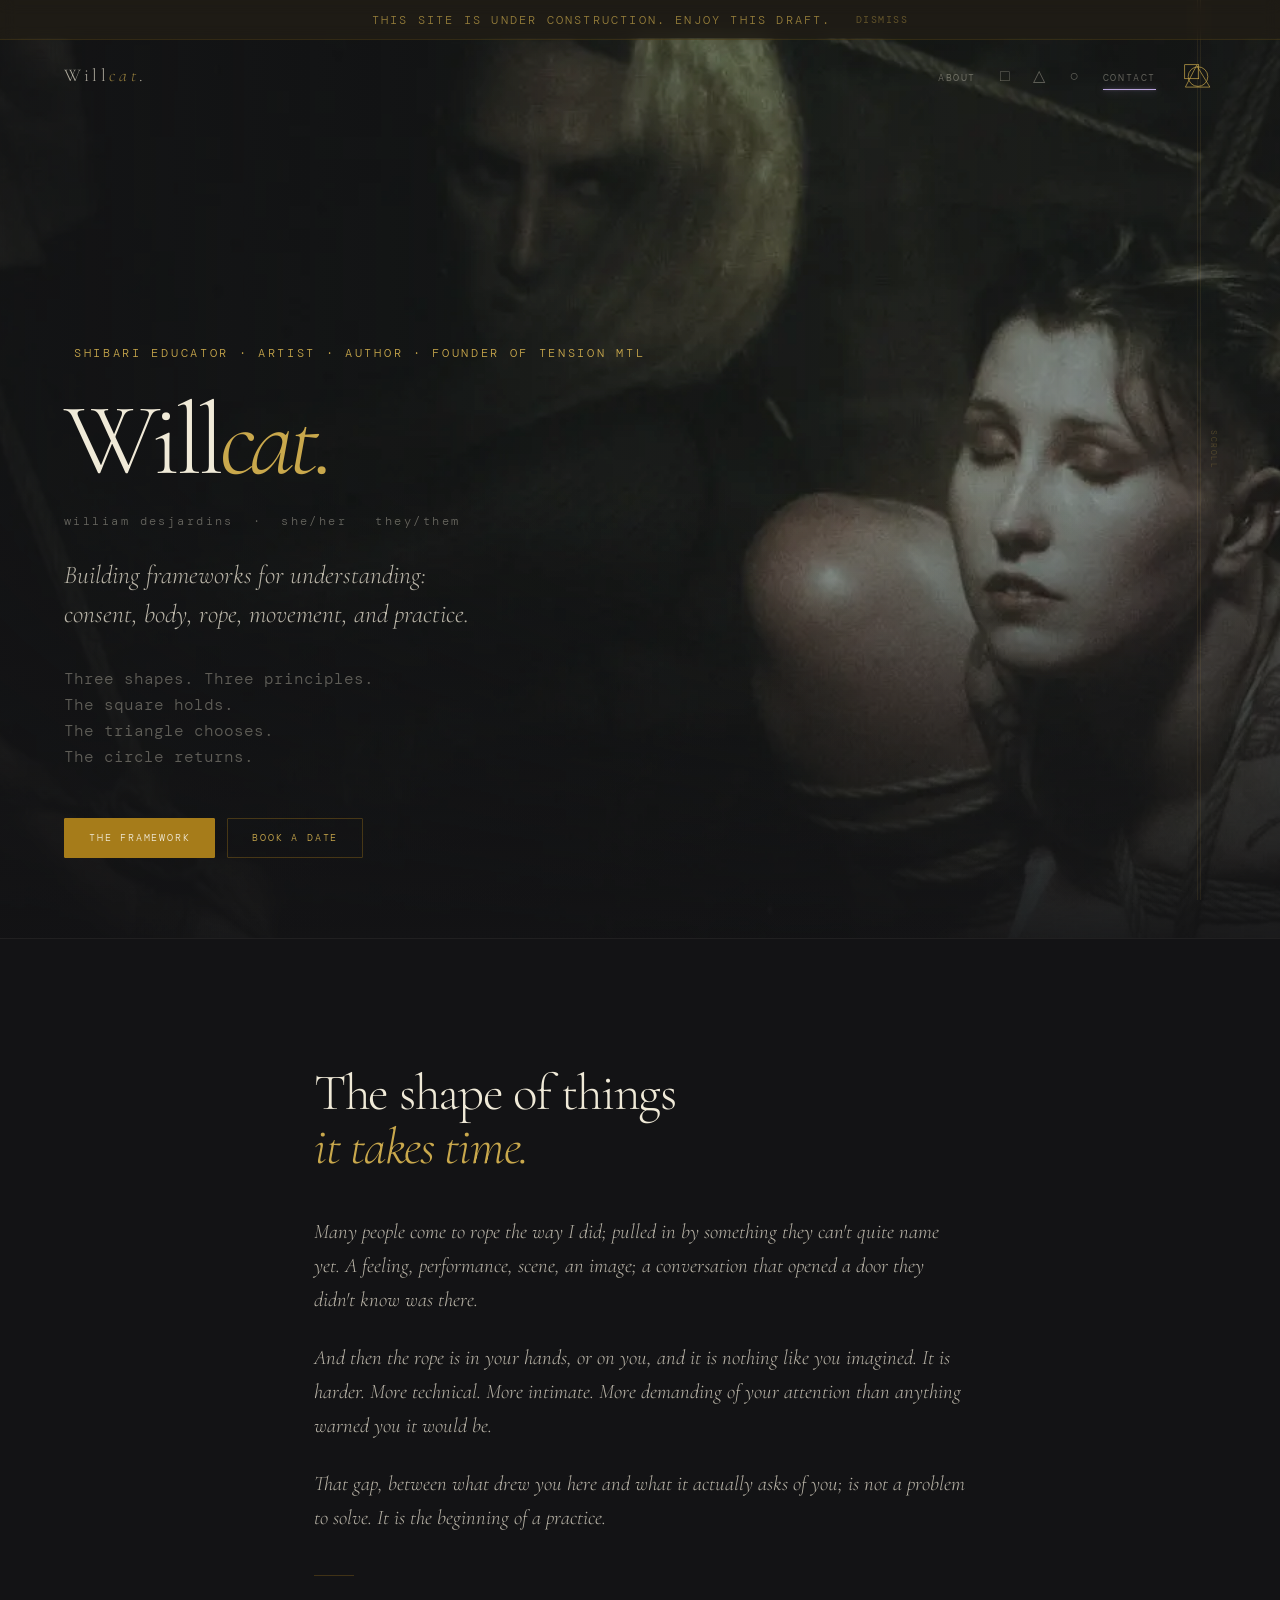
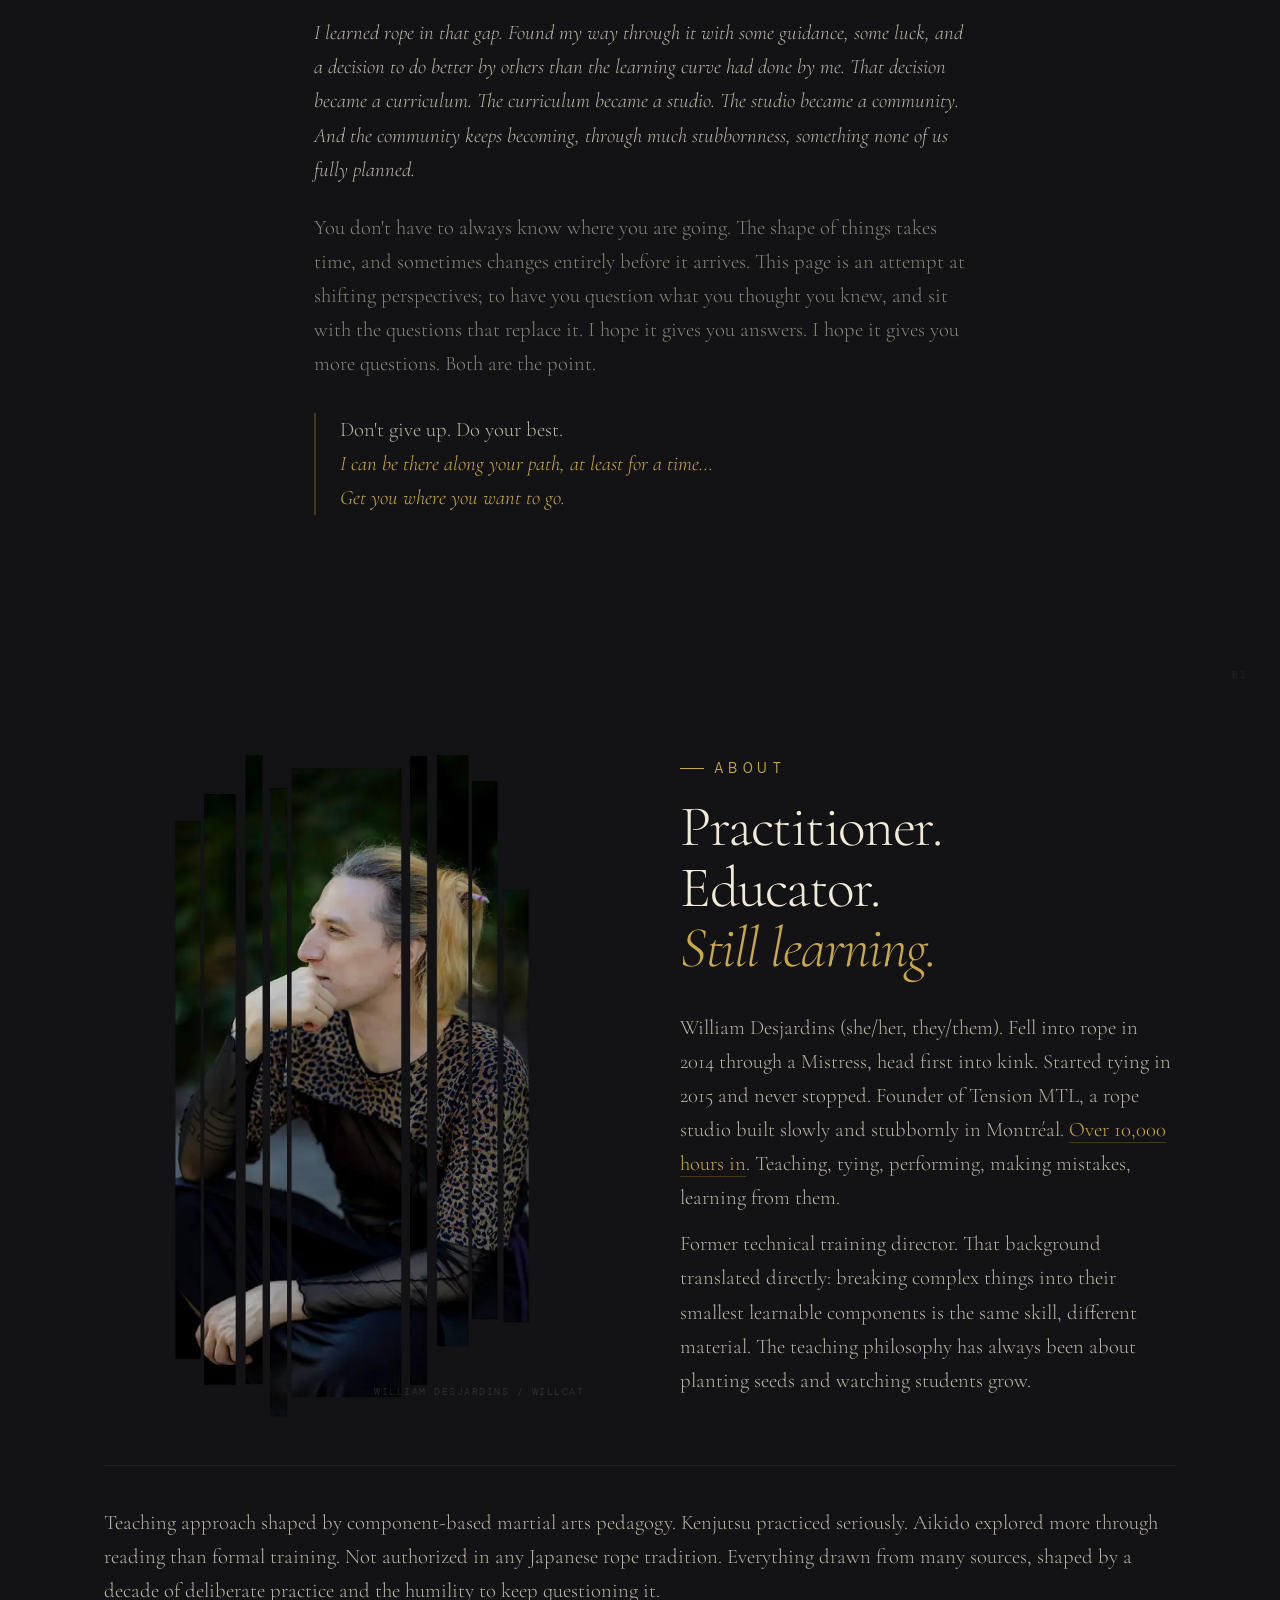
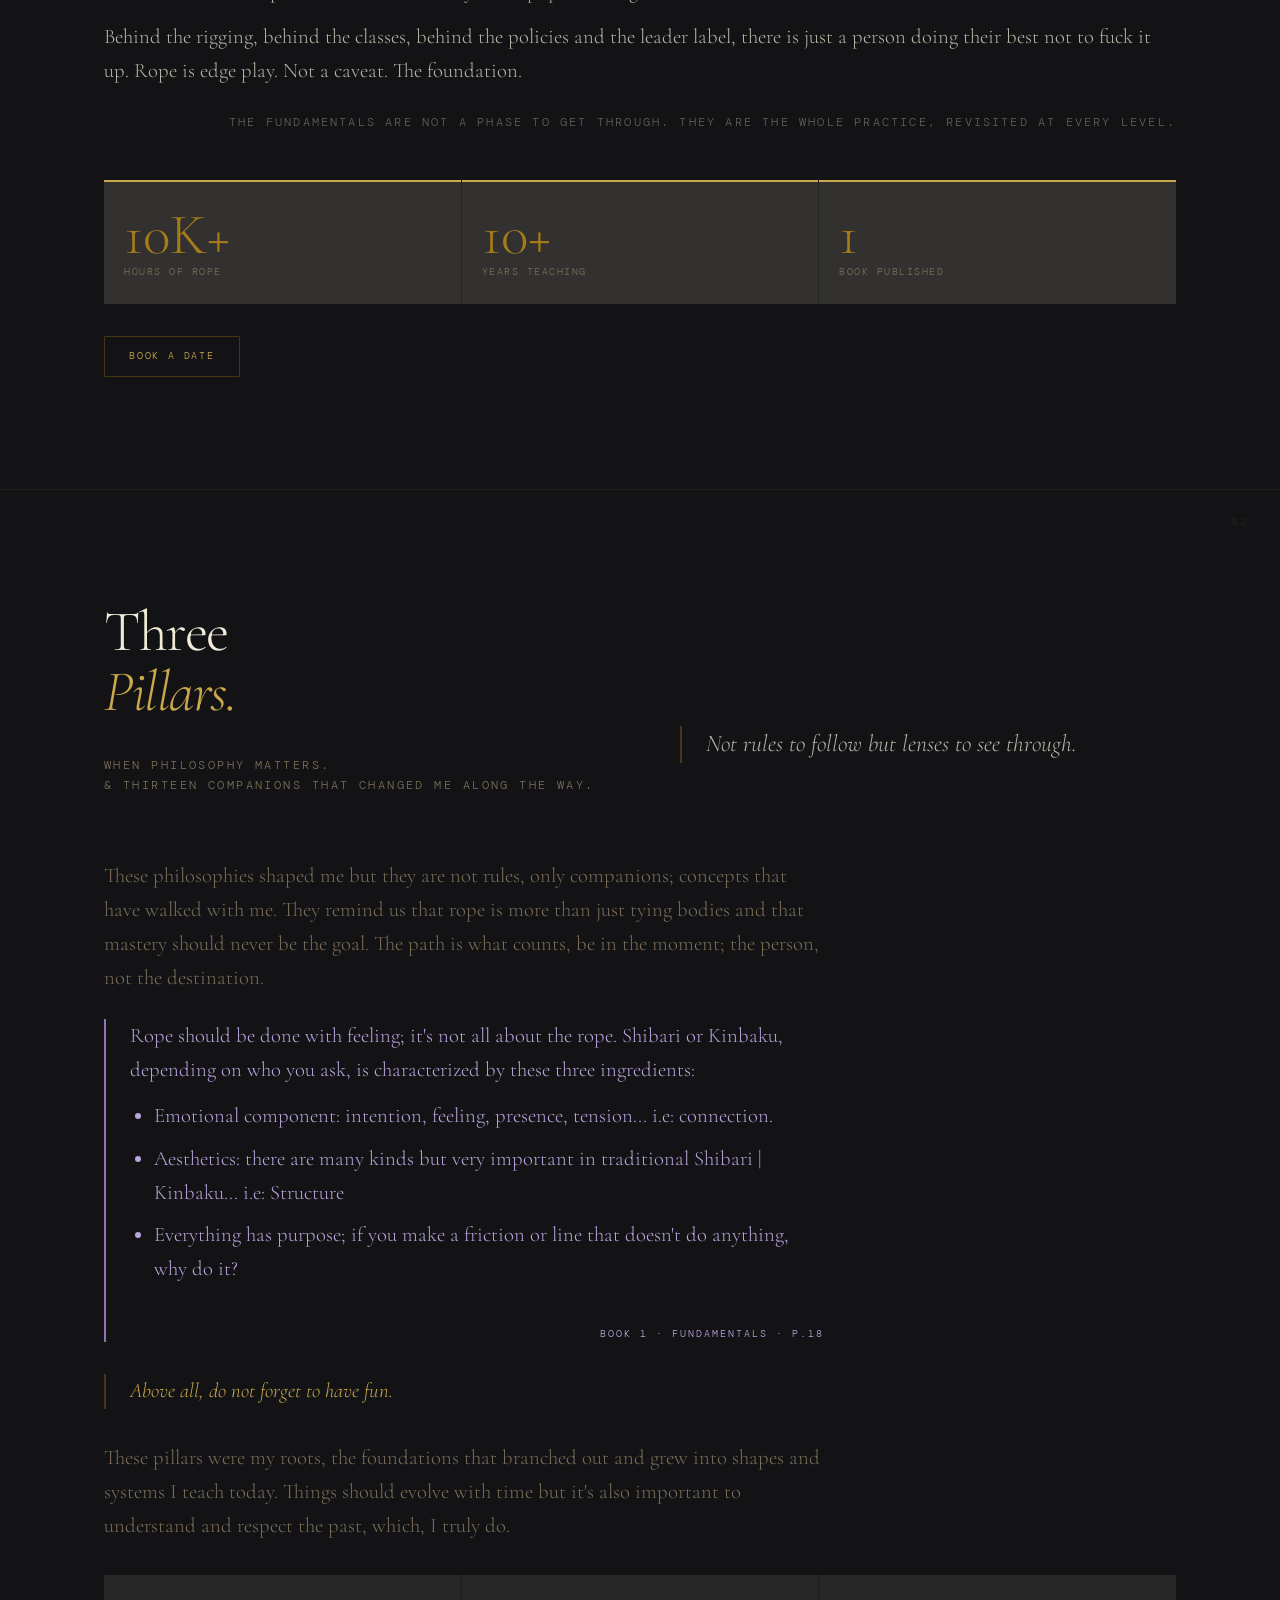
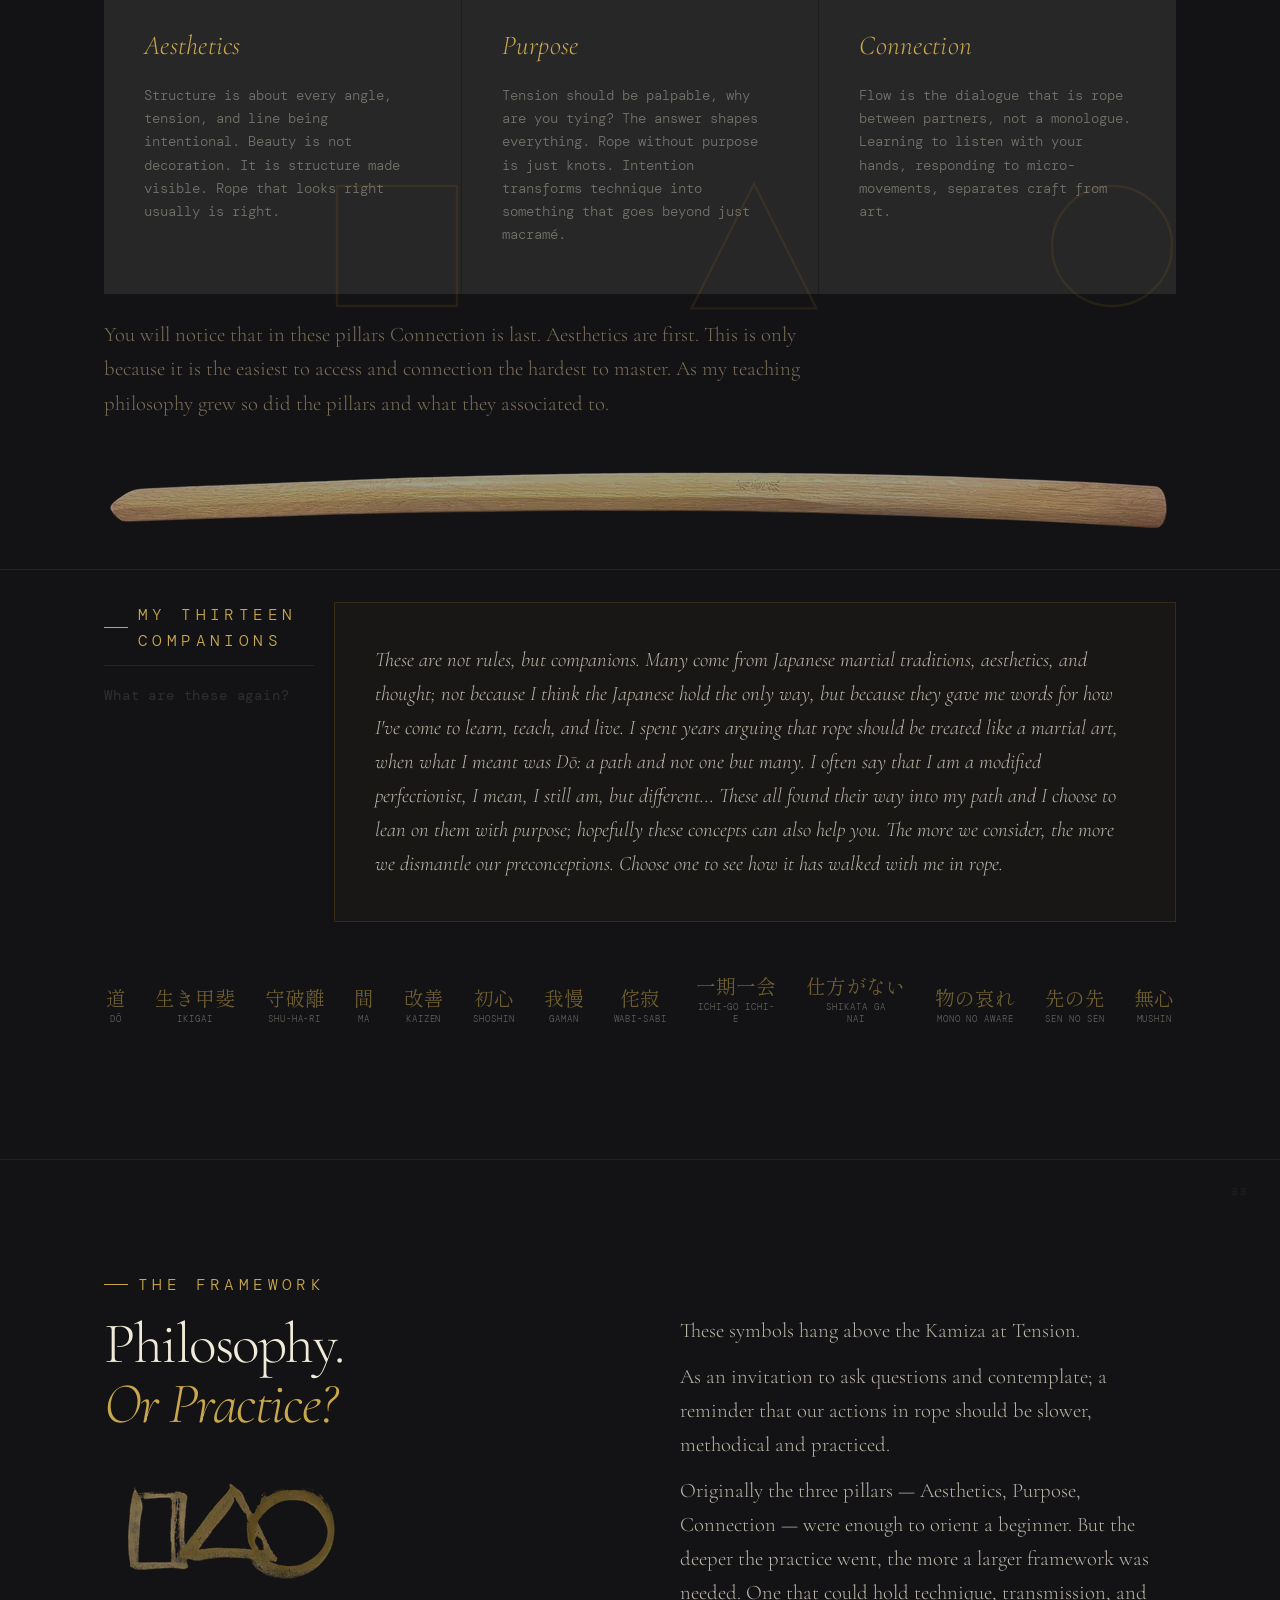
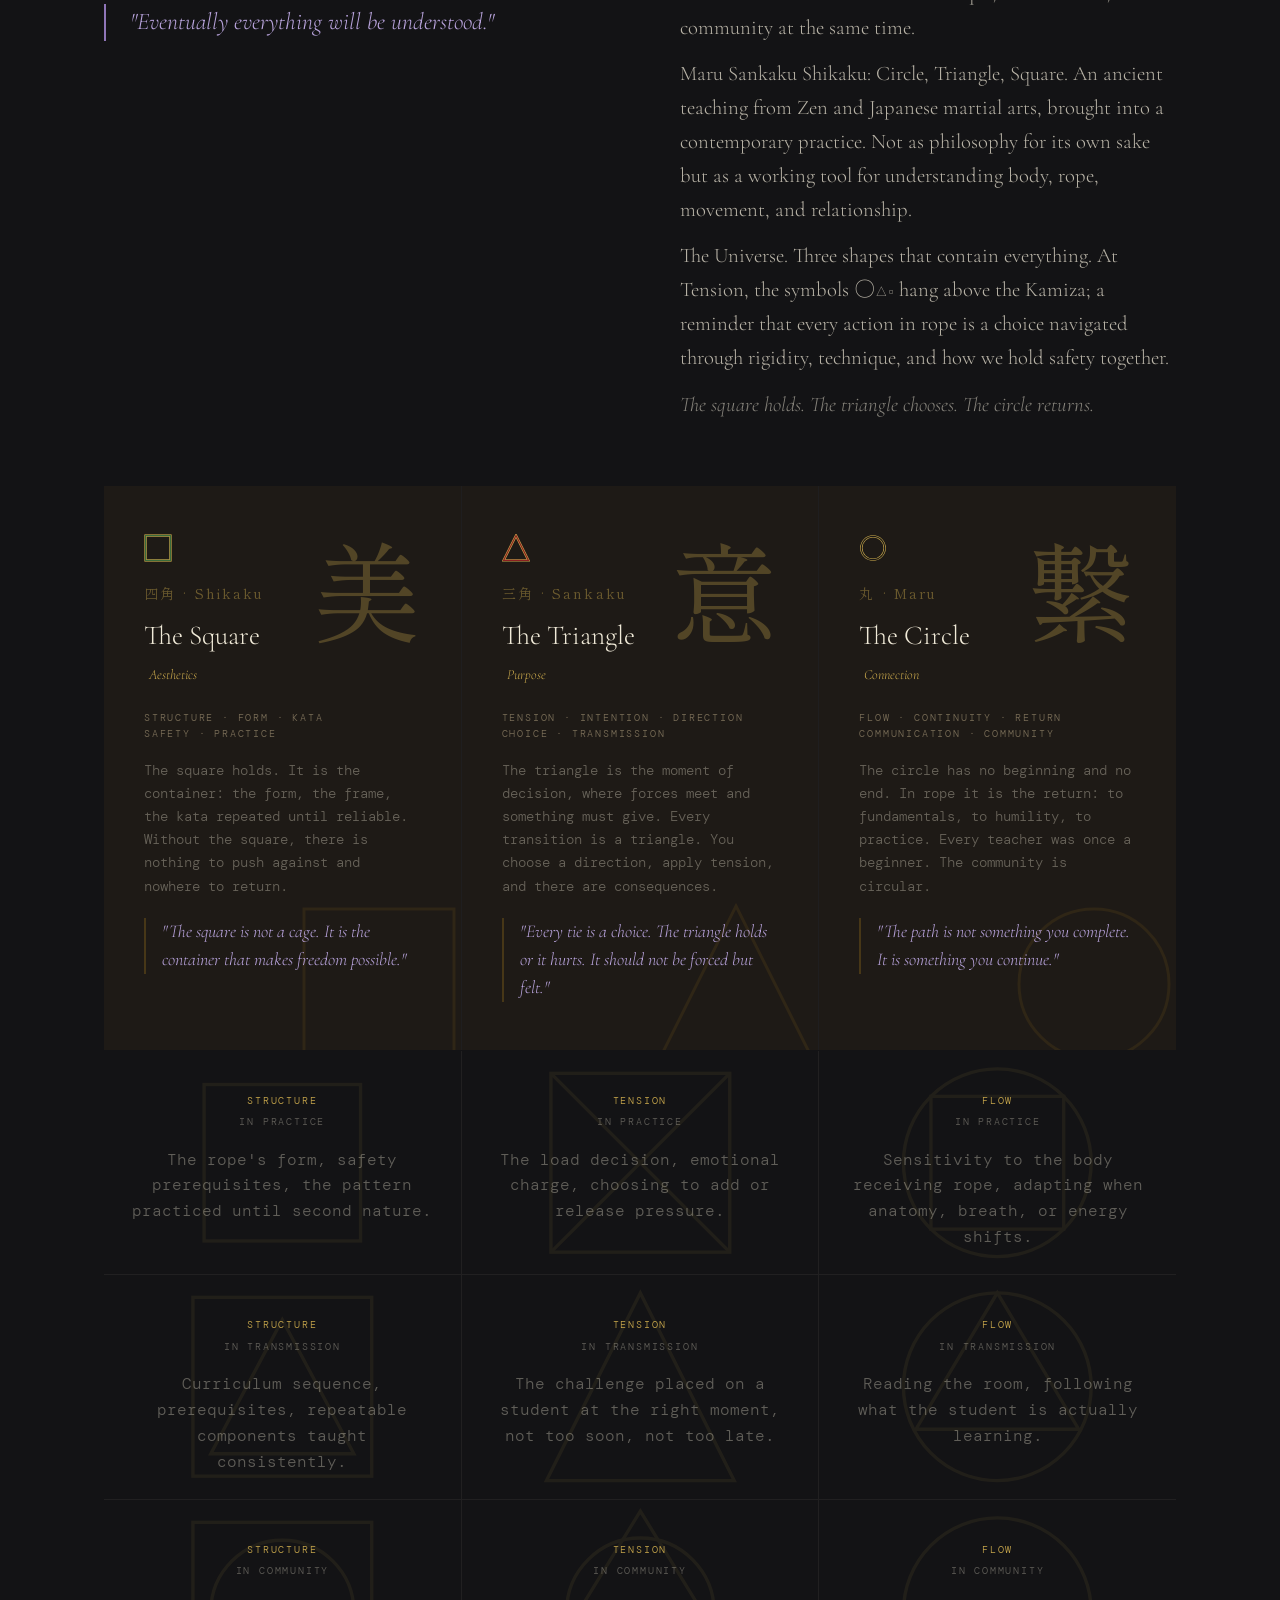
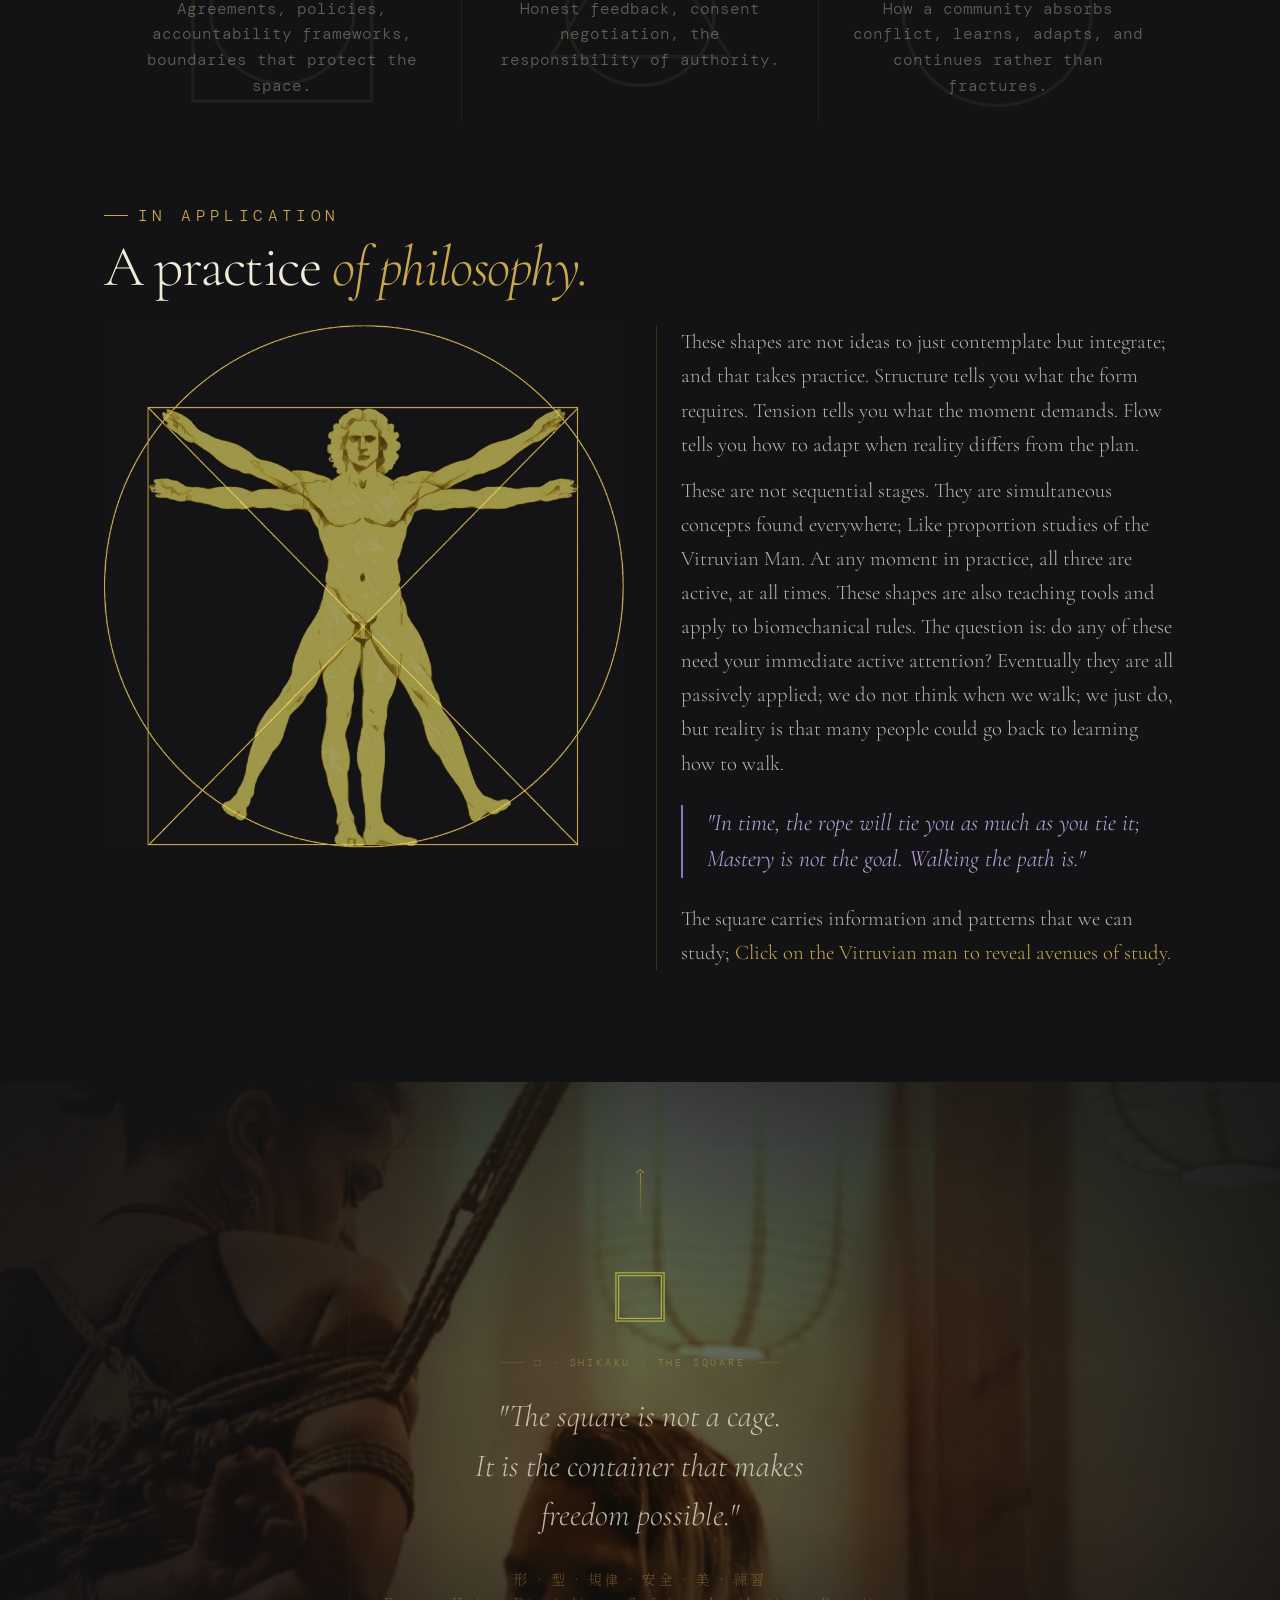
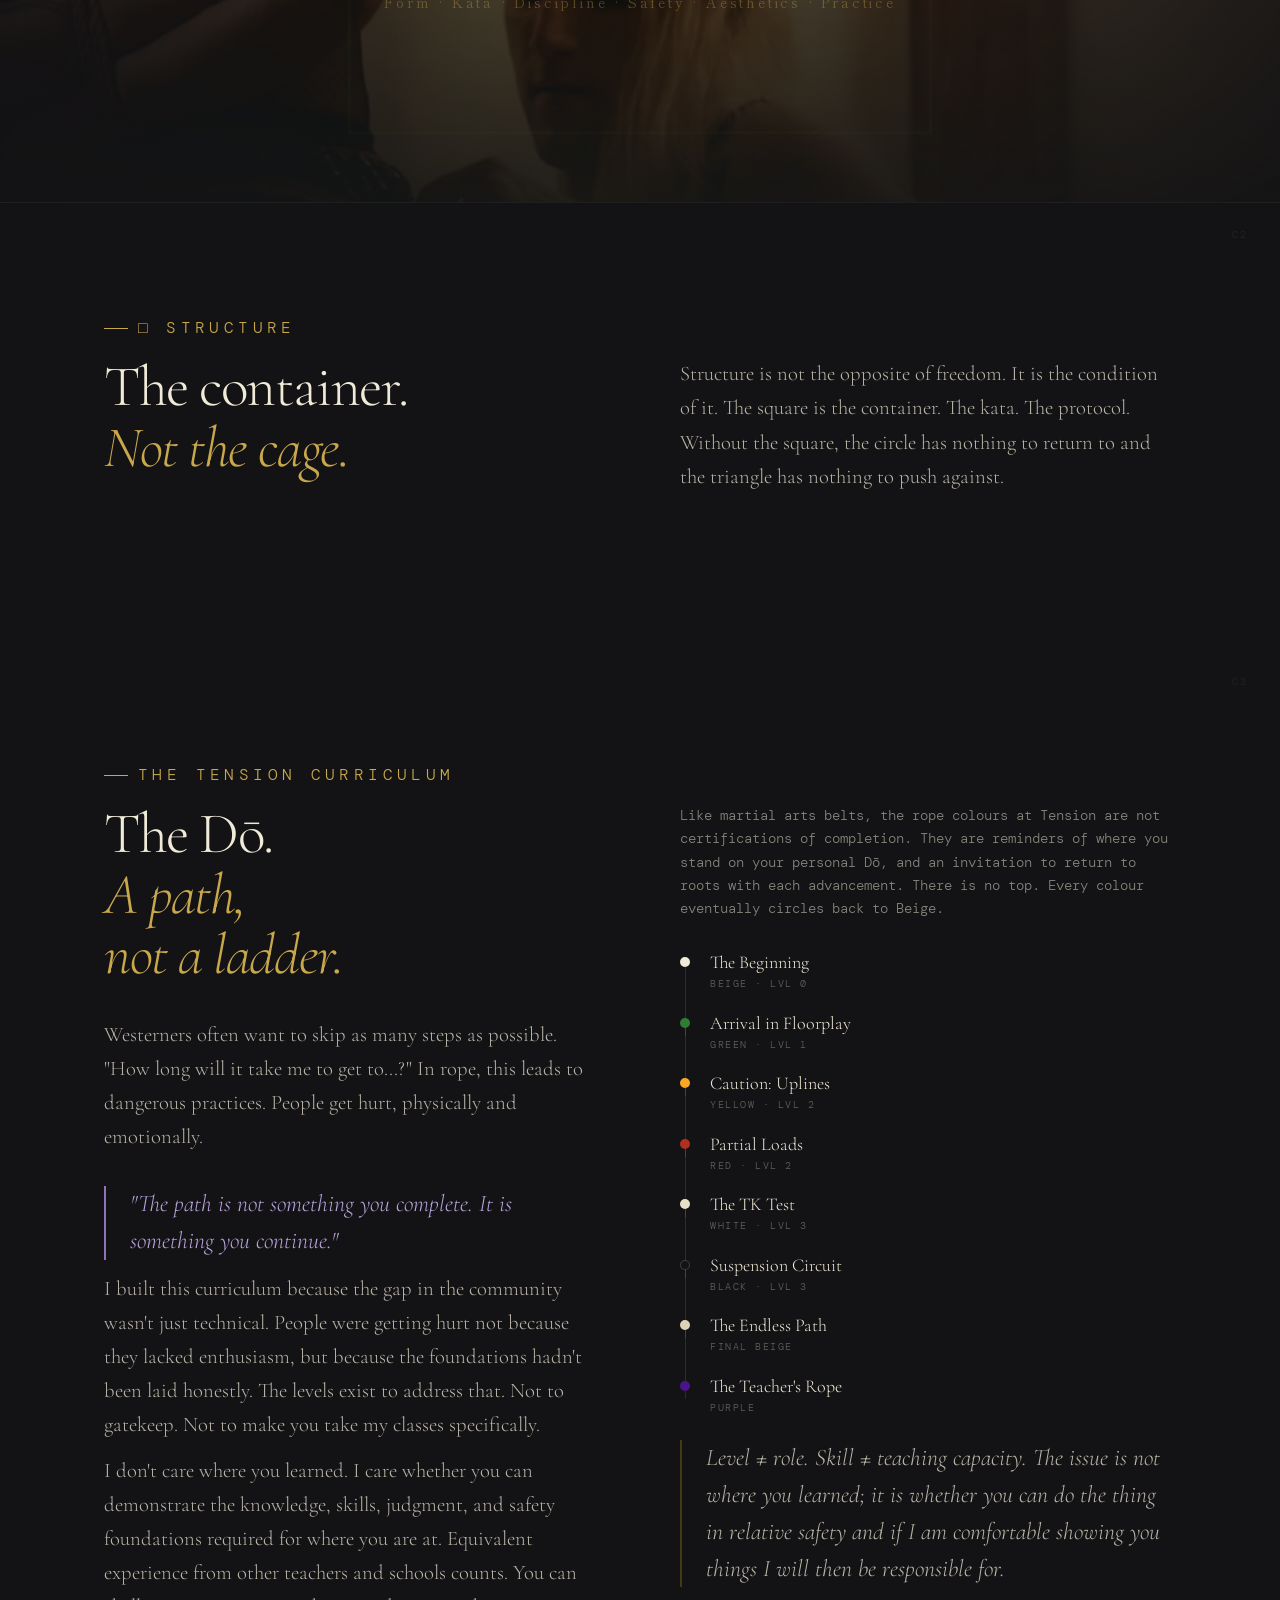
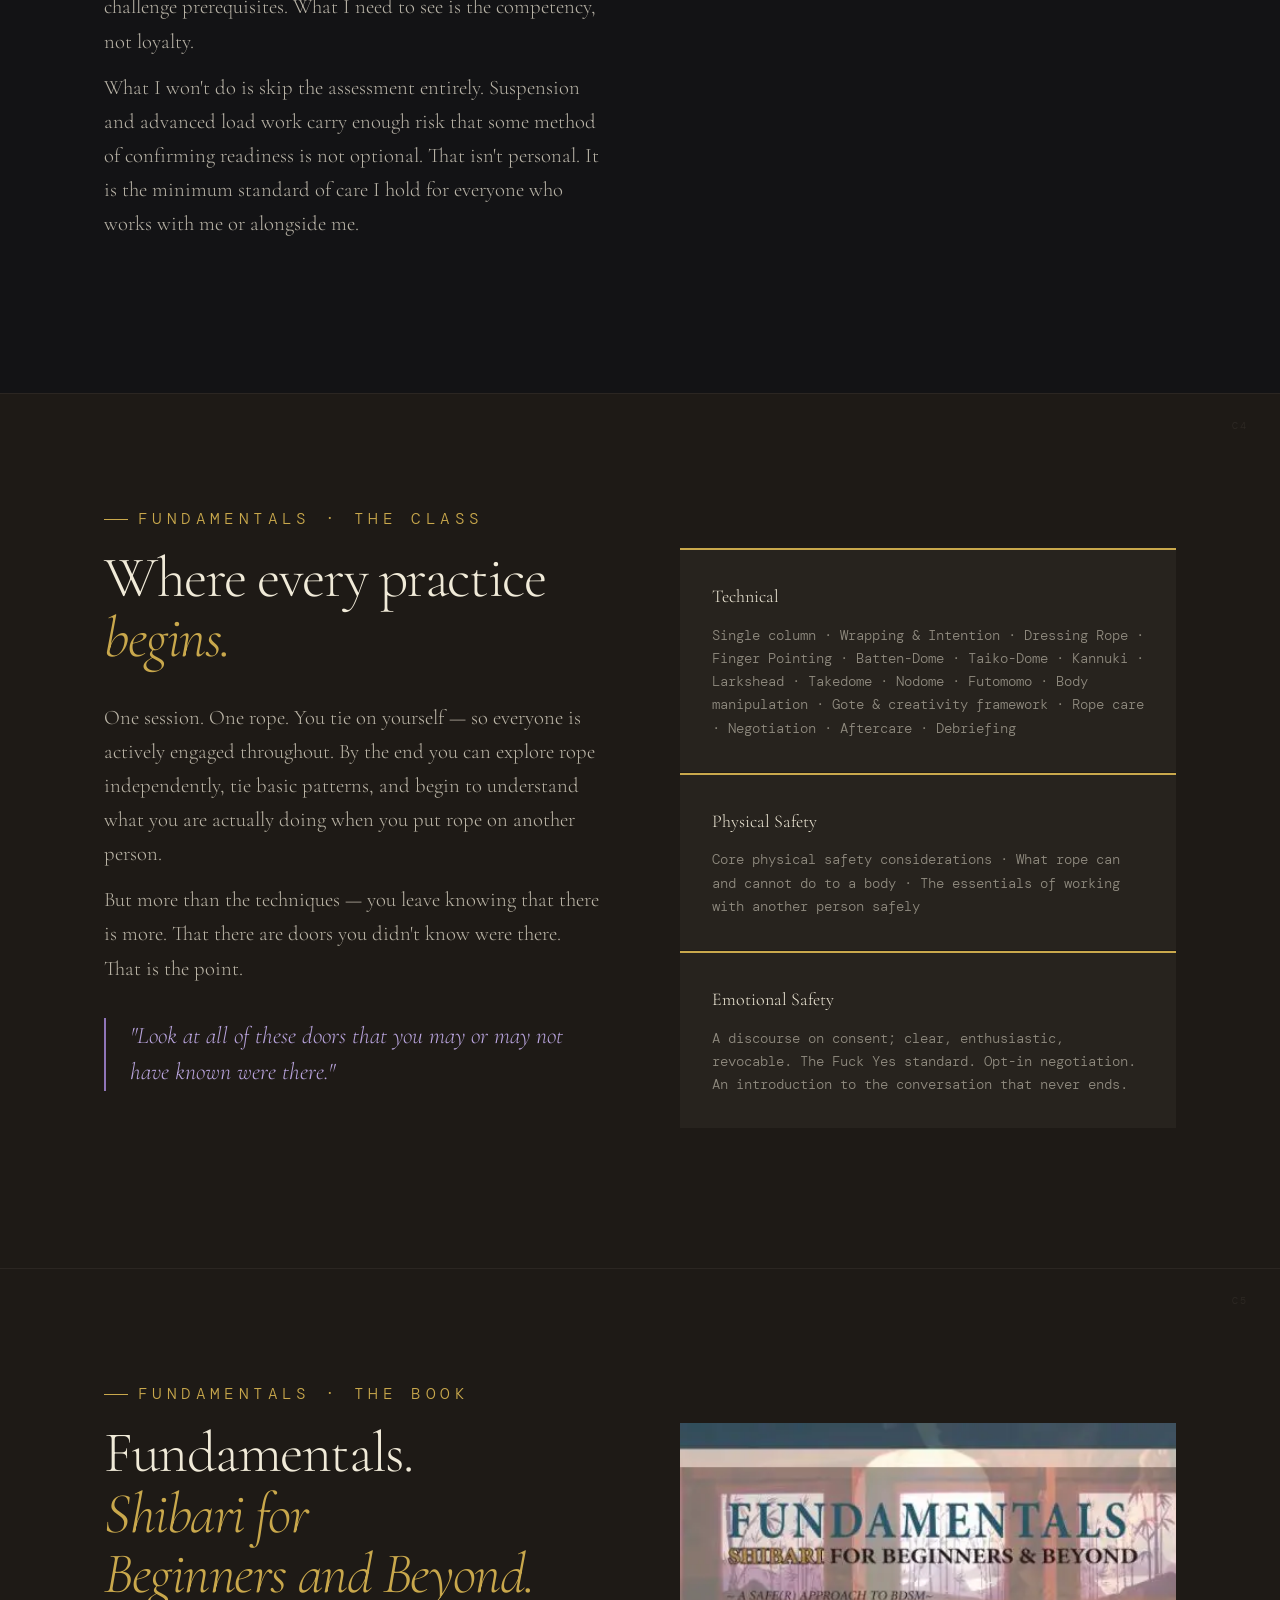
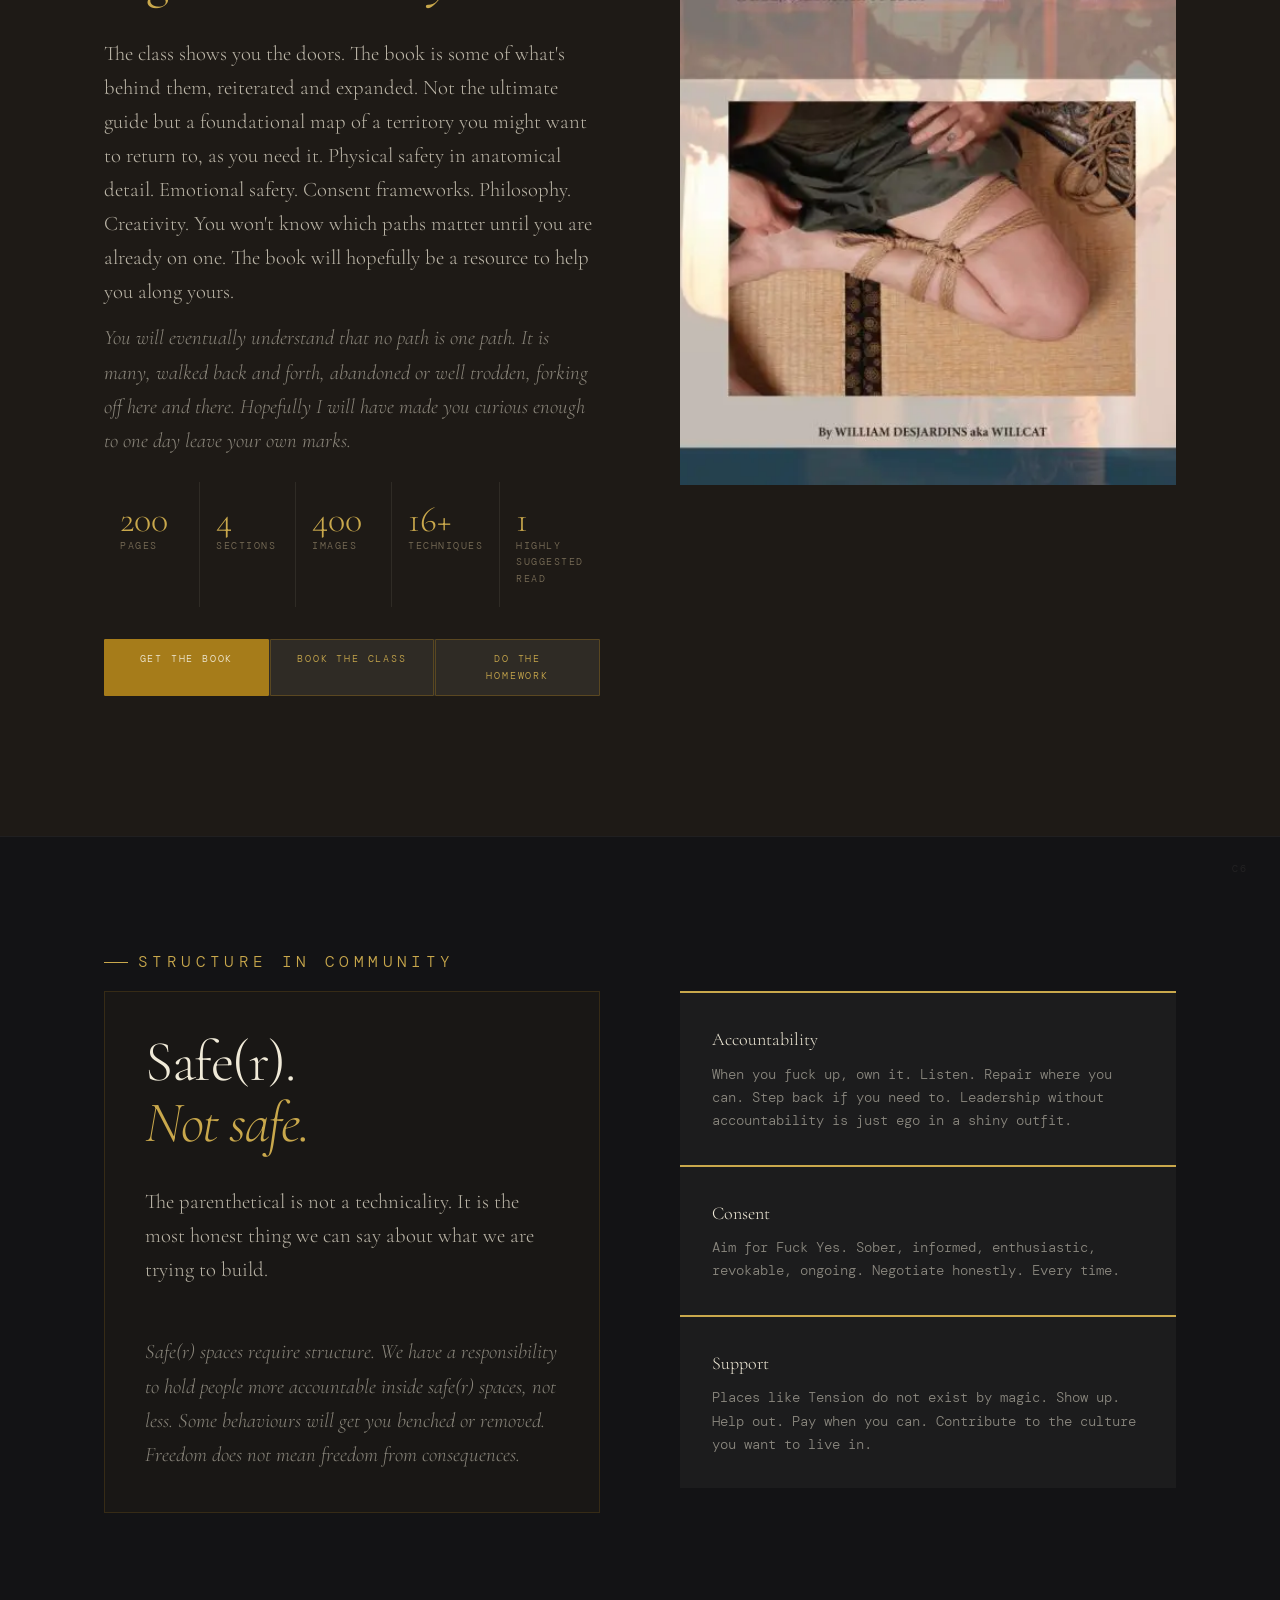
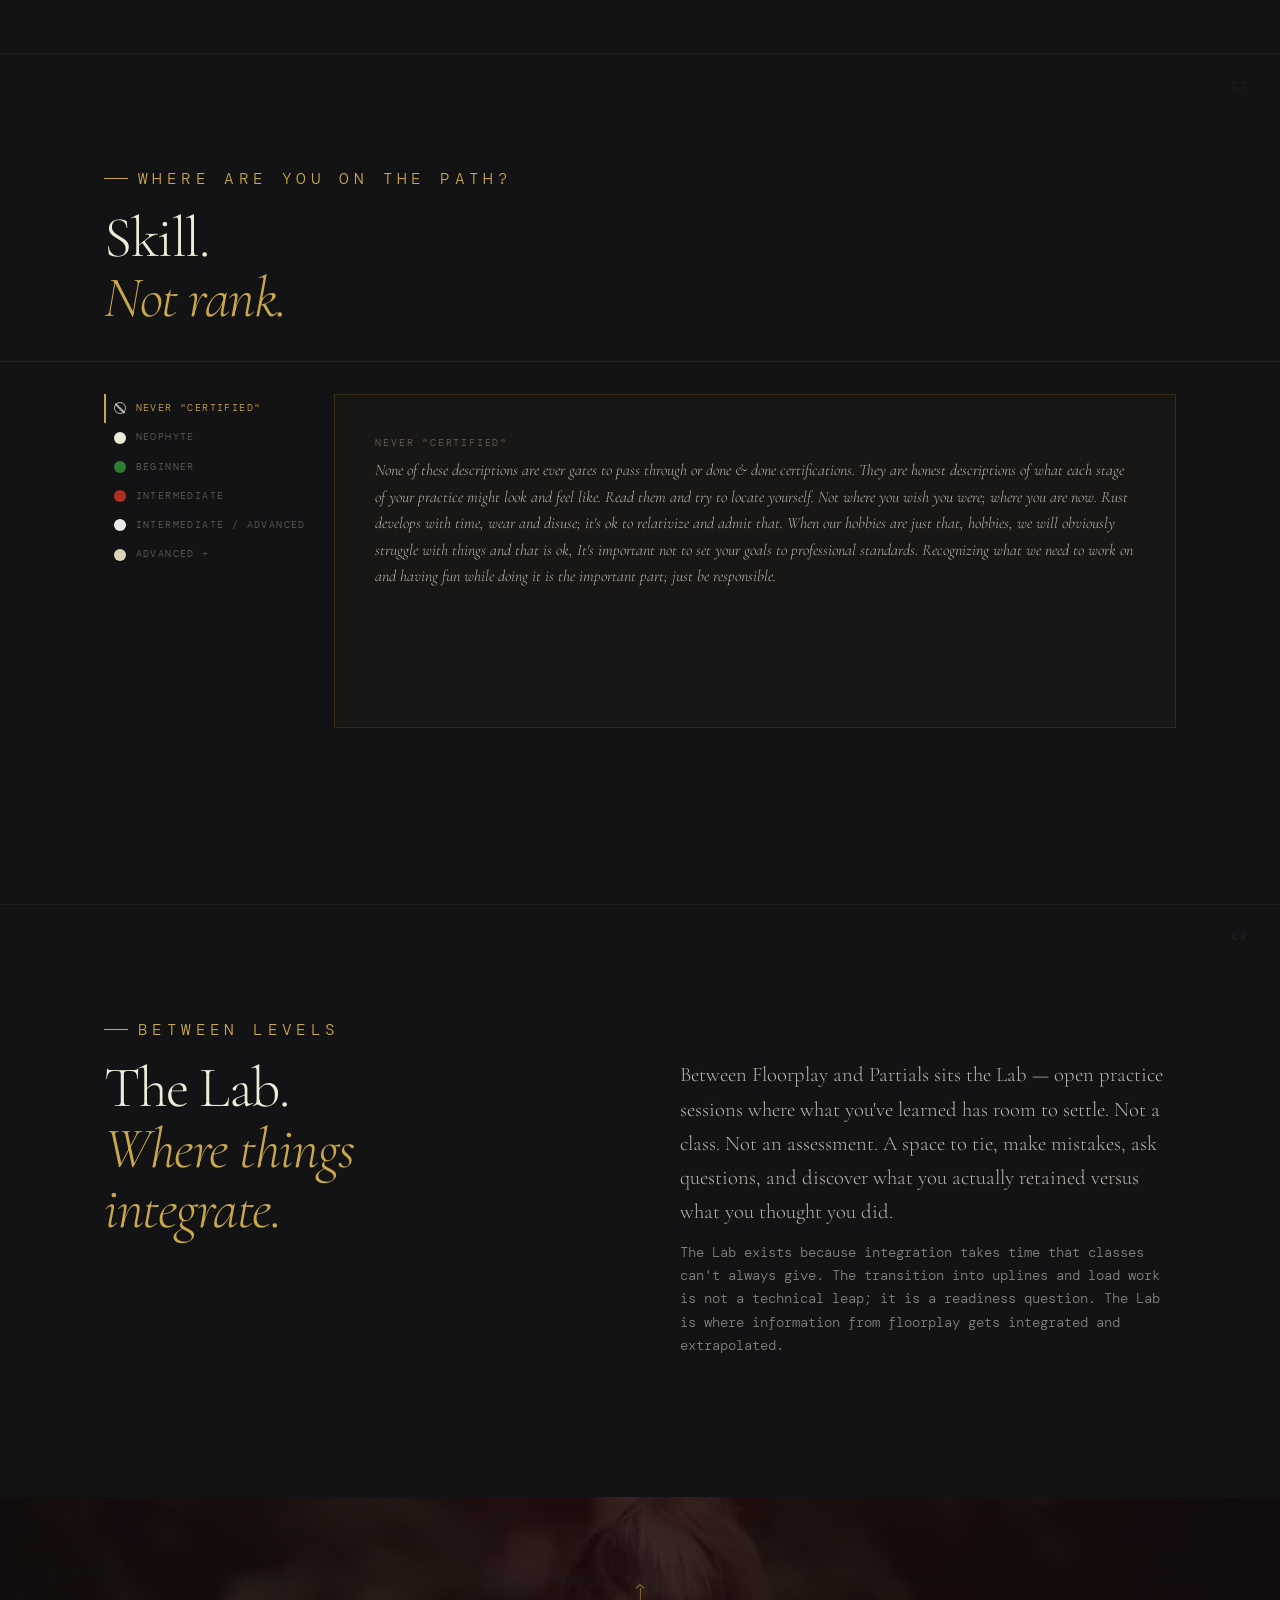
==== commit 141e0958: "update" ====
--- a/index.html
+++ b/index.html
@@ -1092,7 +1092,6 @@
     <div class="lbl fade-in">Where are you on the path?</div>
     <div class="fade-in mb-2rem">
       <h2>Skill.<br><em class="t-rope-i">Not rank.</em></h2>
-      <p class="body-serif mb-2xl mw-640">None of this is ever gates to pass through or done &amp; done certifications. They are honest descriptions of what each stage of your practice might look and feel like. Read them and try to locate yourself. Not where you wish you were. Where you are.</p>
     </div>
 
     <div class="companions-divider-wrap fade-in">
@@ -1102,6 +1101,7 @@
     <div class="fade-in grid-1-4--mb" id="level-grid">
       <div>
         <div id="level-list" class="flex-col">
+          <div class="level-item level-item--none active" data-id="lvlnone"><span class="level-colour swatch swatch--none"></span><span class="level-name">Never "certified"</span></div>
           <div class="level-item" data-id="lvl0"><span class="level-colour swatch swatch--paper"></span><span class="level-name">Neophyte</span></div>
           <div class="level-item" data-id="lvl1"><span class="level-colour swatch swatch--green"></span><span class="level-name">Beginner</span></div>
           <div class="level-item" data-id="lvl2"><span class="level-colour swatch swatch--red"></span><span class="level-name">Intermediate</span></div>
@@ -1110,8 +1110,9 @@
         </div>
       </div>
       <div class="card-idle companion-card-fixed" id="level-card">
-        <div id="level-empty" class="ta-c">
-          <div class="card-empty-label t-lbl-22-muted">Select a level</div>
+        <div id="level-empty" class="level-intro">
+          <div class="t-lbl-18-dim-mb4">Never "certified"</div>
+          <p id="level-intro" class="card-body">None of these descriptions are ever gates to pass through or done &amp; done certifications. They are honest descriptions of what each stage of your practice might look and feel like. Read them and try to locate yourself. Not where you wish you were; where you are now. Rust develops with time, wear and disuse; it's ok to relativize and admit that. When our hobbies are just that, hobbies, we will obviously struggle with things and that is ok, It's important not to set your goals to professional standards. Recognizing what we need to work on and having fun while doing it is the important part; just be responsible.</p>
         </div>
         <div id="level-content" style="display:none;">
           <div class="card-header-row">
--- a/style.css
+++ b/style.css
@@ -6353,6 +6353,23 @@
 
 .q-src { color: var(--q-ink); }
 .shape-card__quote-block, .cs-quote__text { color: var(--q-ink); }
+
+/* ── C7 · the description is the opening card; "Never certified" level ── added 2026-10-05 */
+.swatch--none {
+  background: transparent;
+  border: 1.5px solid rgba(240,234,216,.72);
+  position: relative;
+  box-sizing: border-box;
+}
+.swatch--none::after {
+  content: ""; position: absolute; left: 50%; top: -1.5px; bottom: -1.5px;
+  width: 1.5px; margin-left: -.75px;
+  background: rgba(240,234,216,.72);
+  transform: rotate(-45deg);
+}
+.swatch--none-lg { width: 2.25rem; height: 2.25rem; margin: 0 auto .75rem; display: block; }
+.level-intro { text-align: left; }
+.level-intro .card-body { font-size: clamp(var(--scale-n1), 1.25vw, var(--scale-0)); color: rgba(240,234,216,var(--op-high)); }
 
 /* ═══════════════════════════════════════════════════════════════
    NAWAJUTSU · □ △ ○ box (D3)                    added 2026-09-14
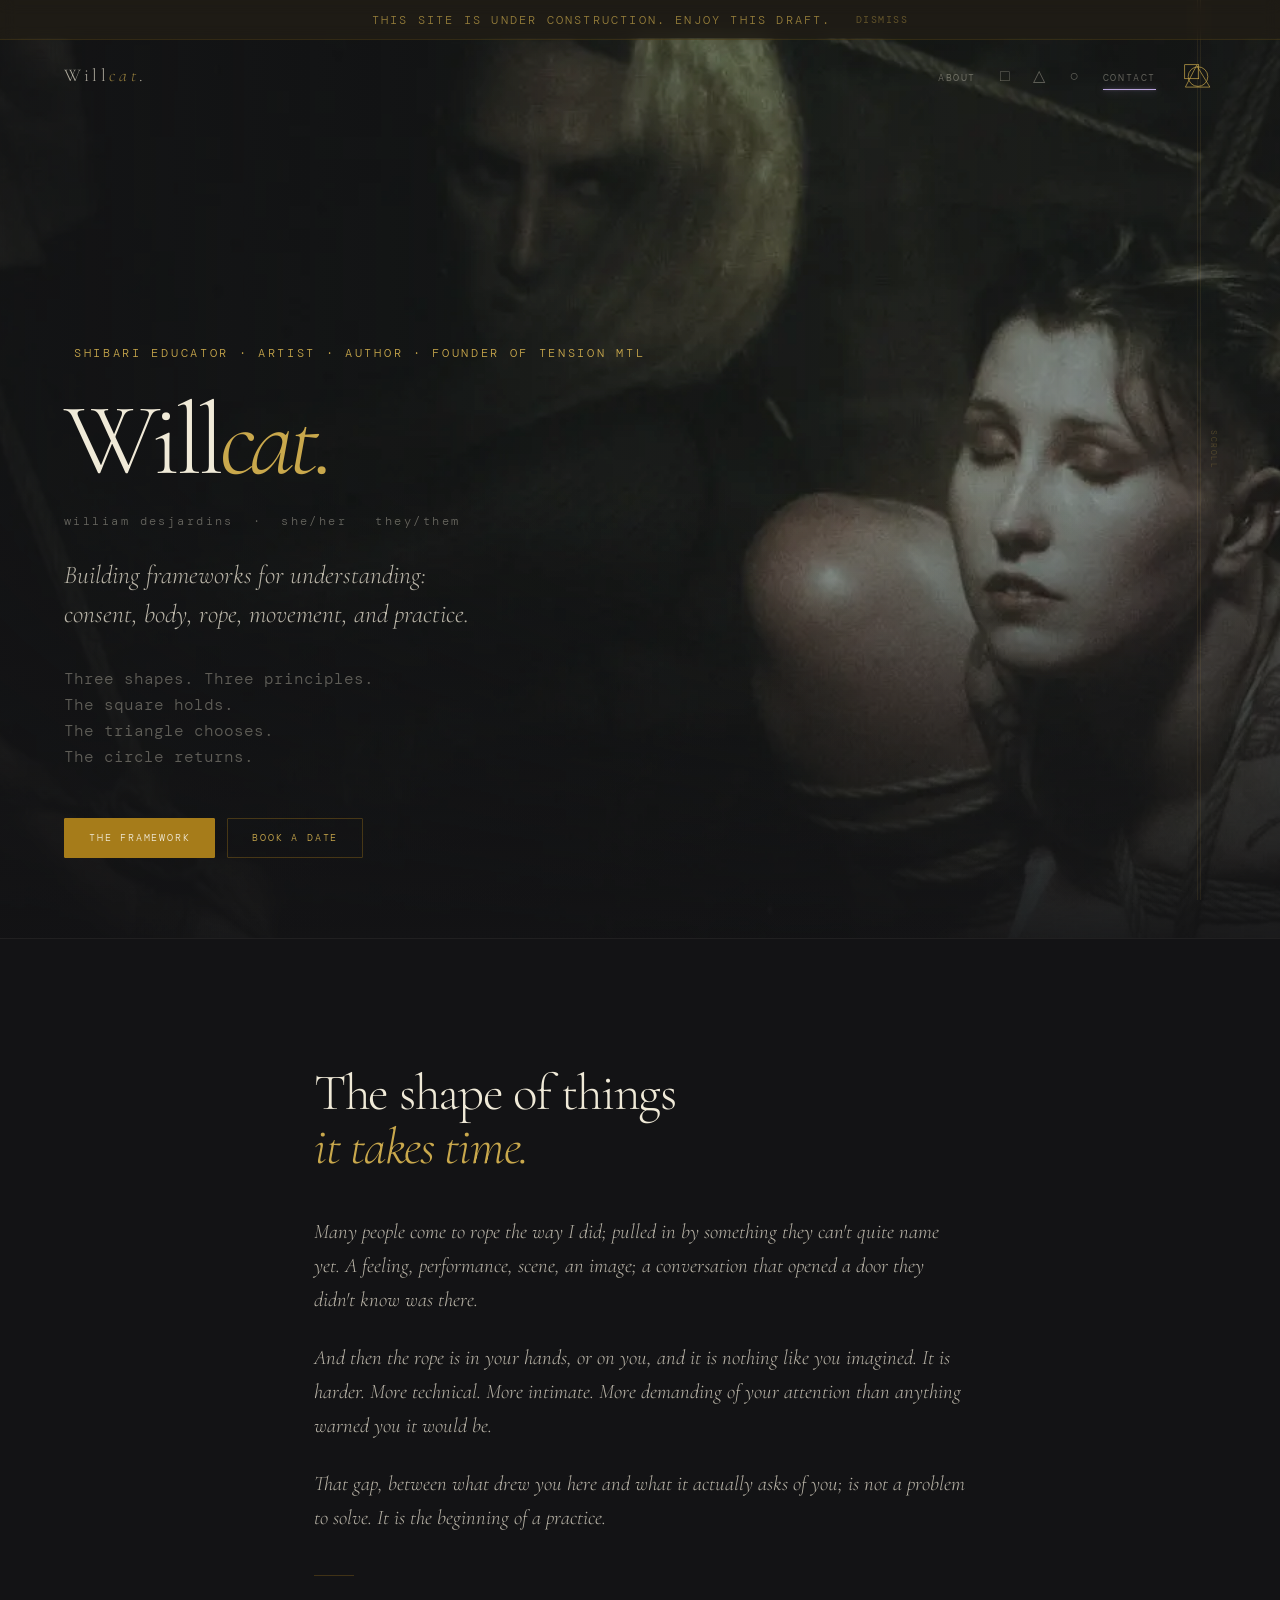
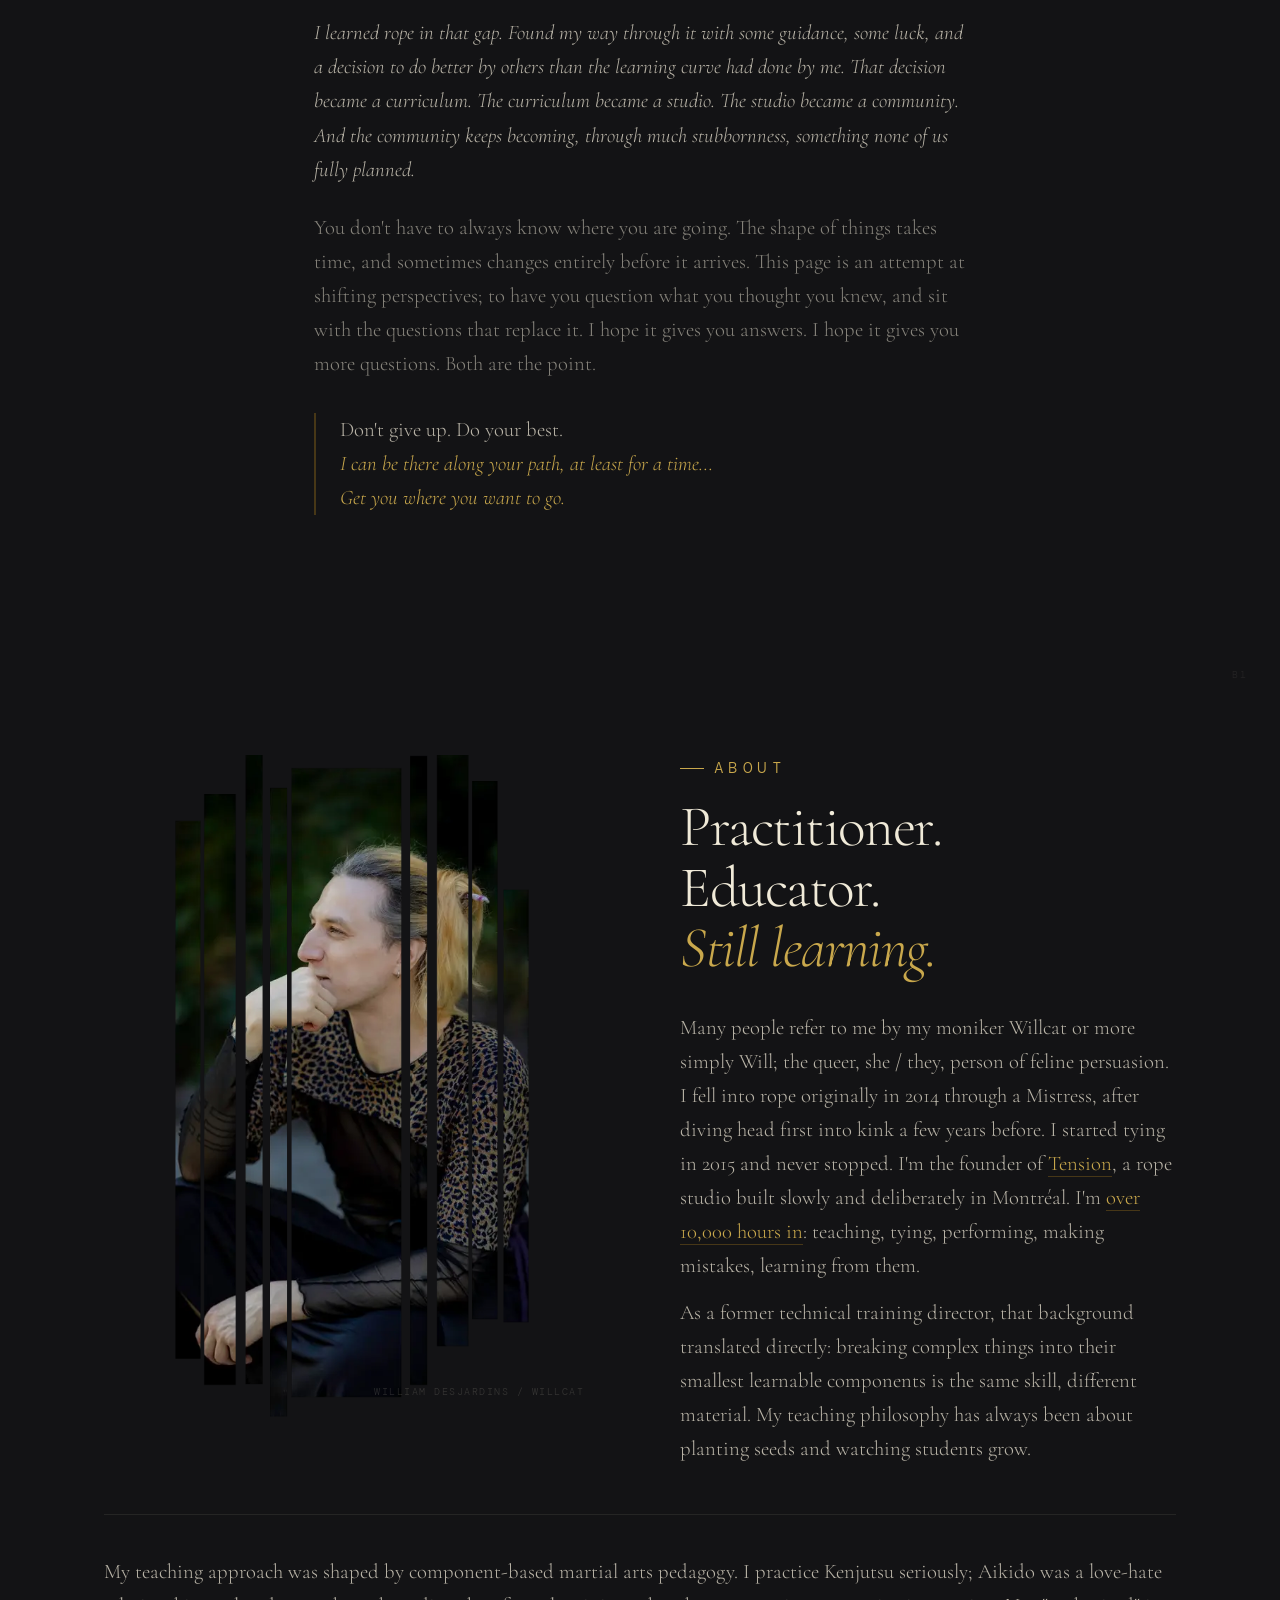
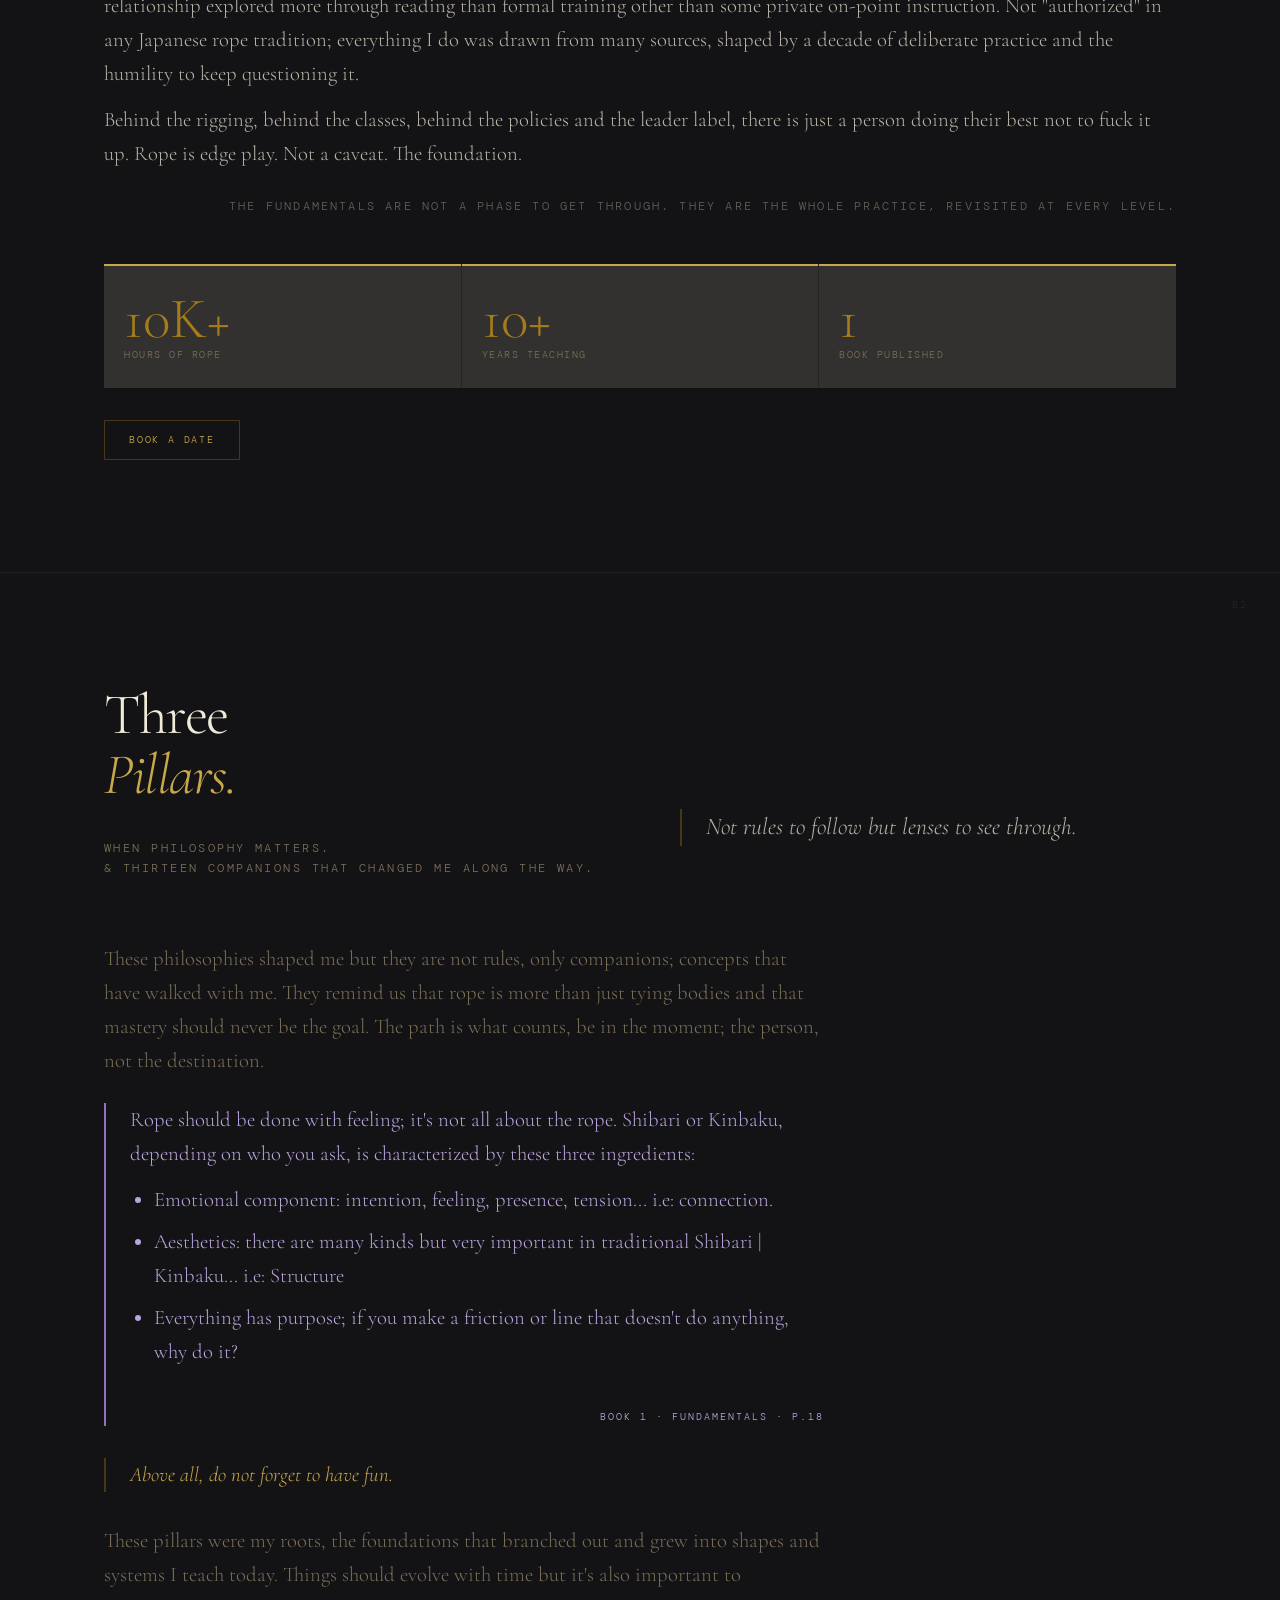
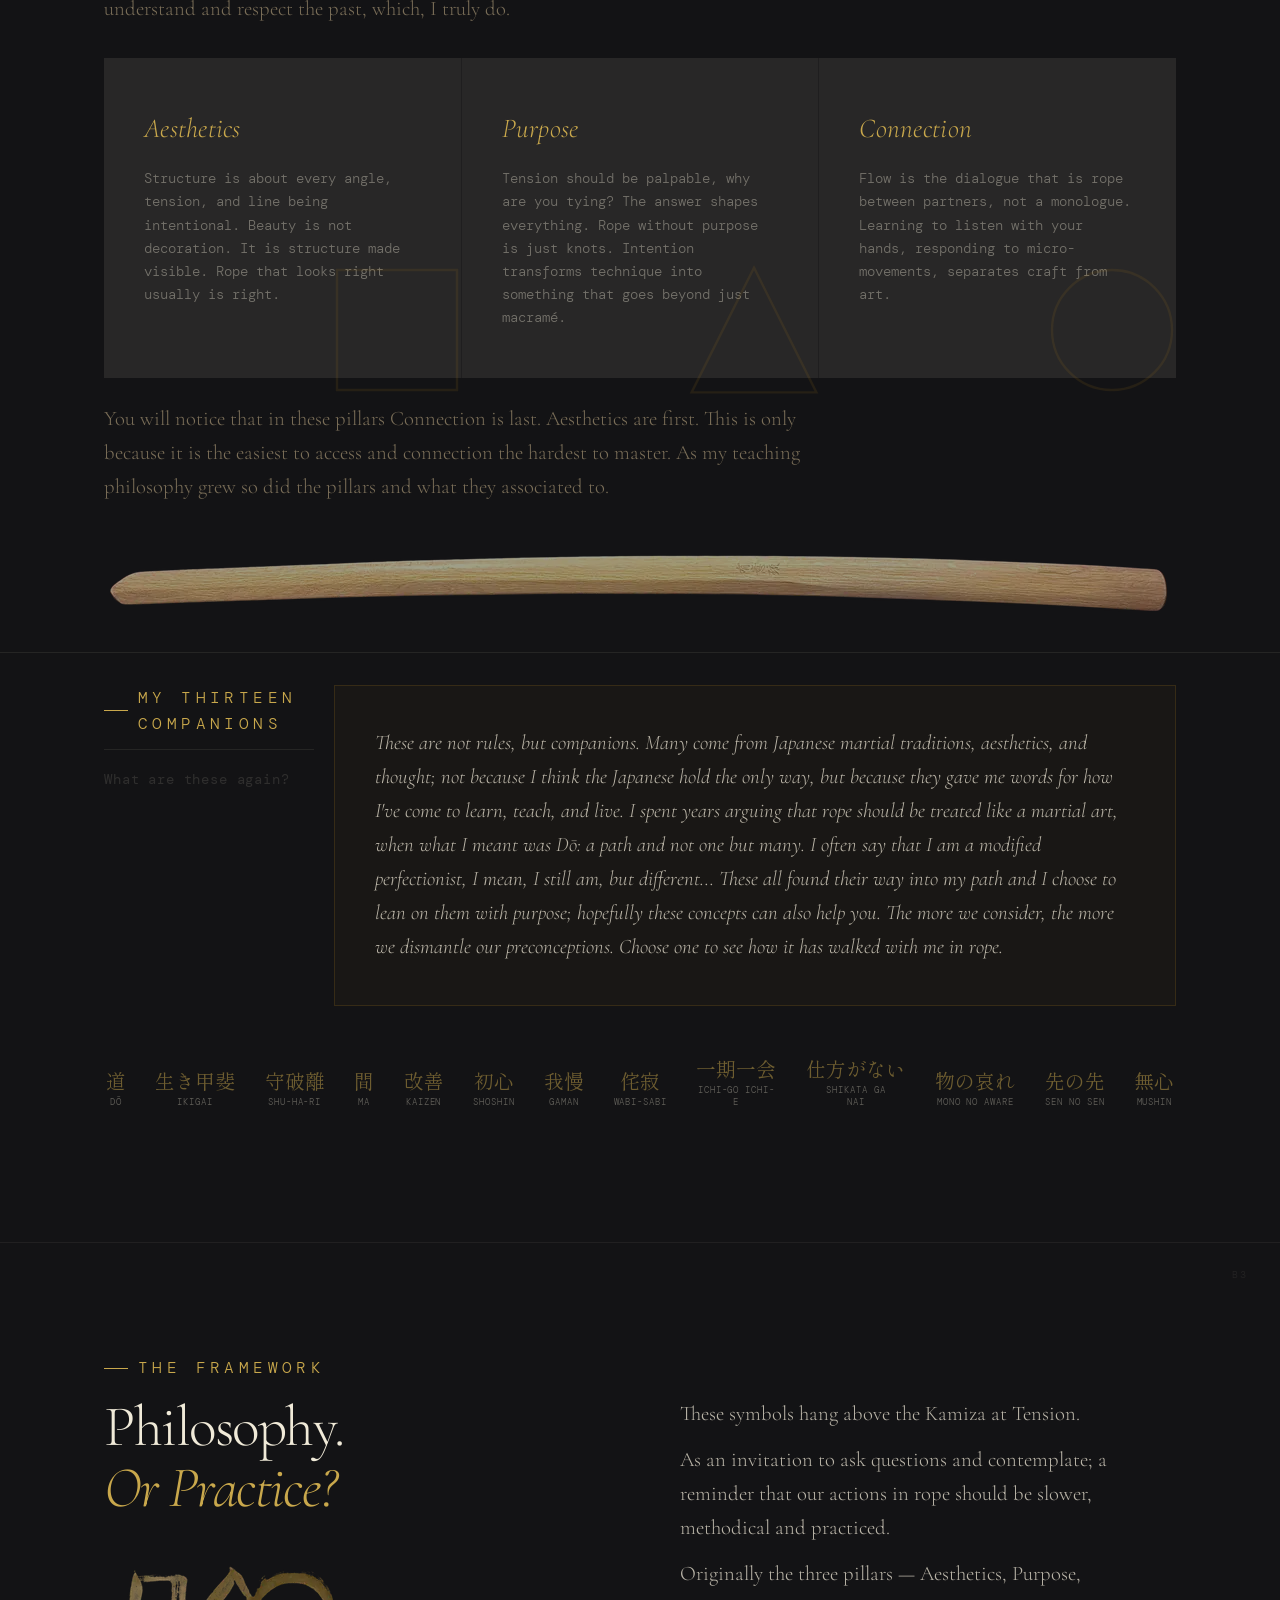
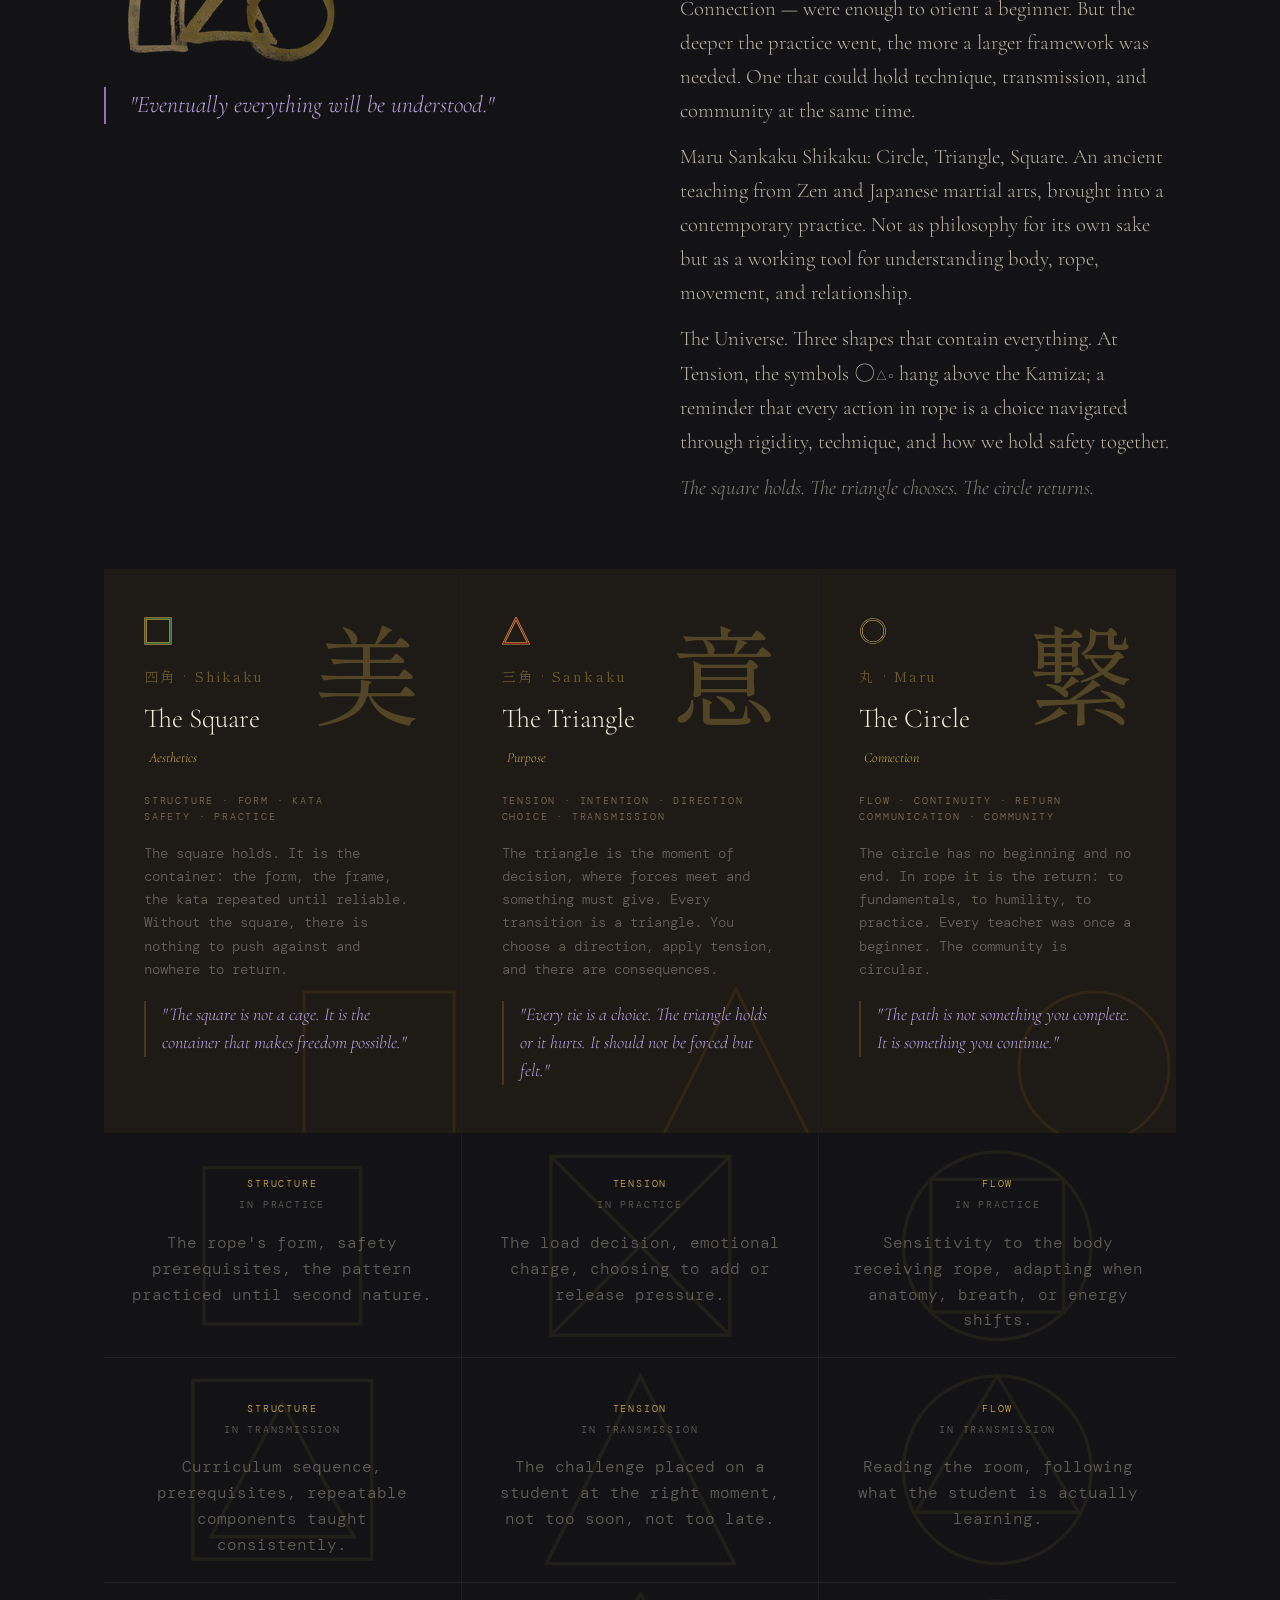
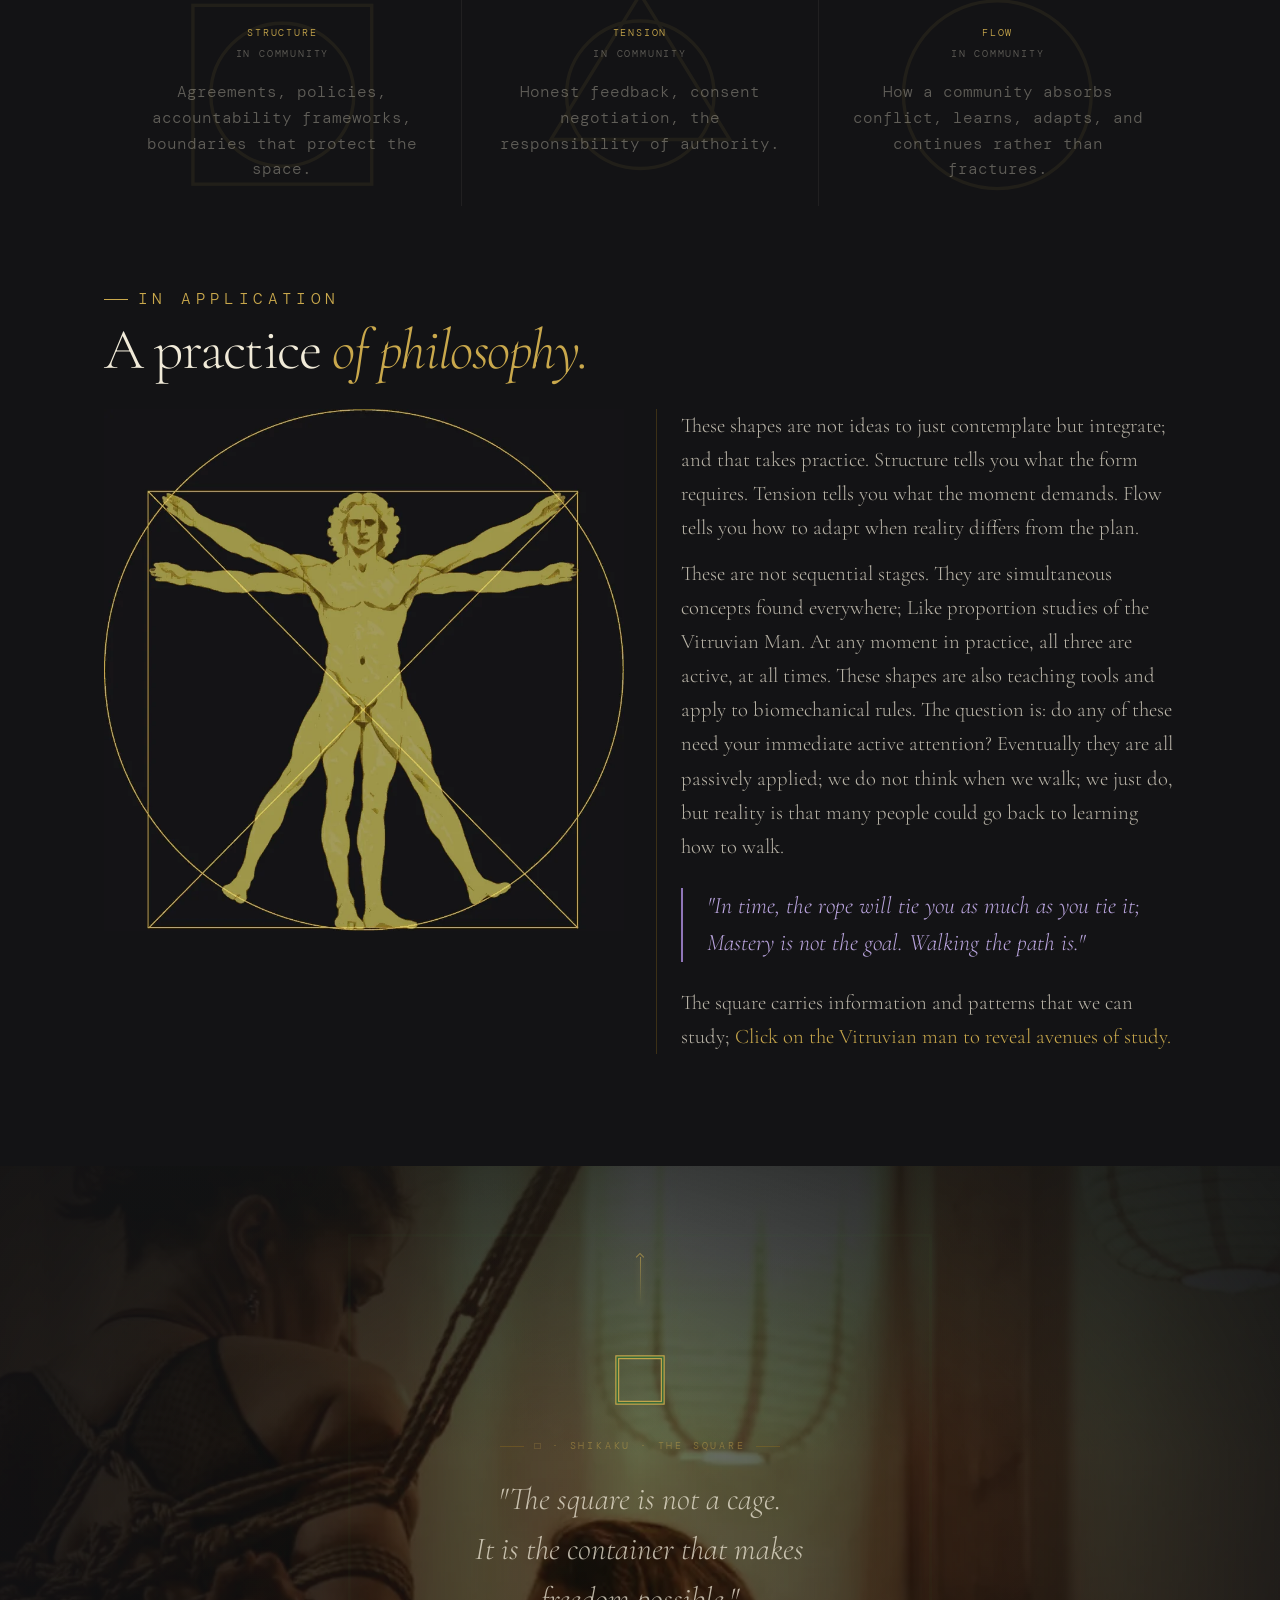
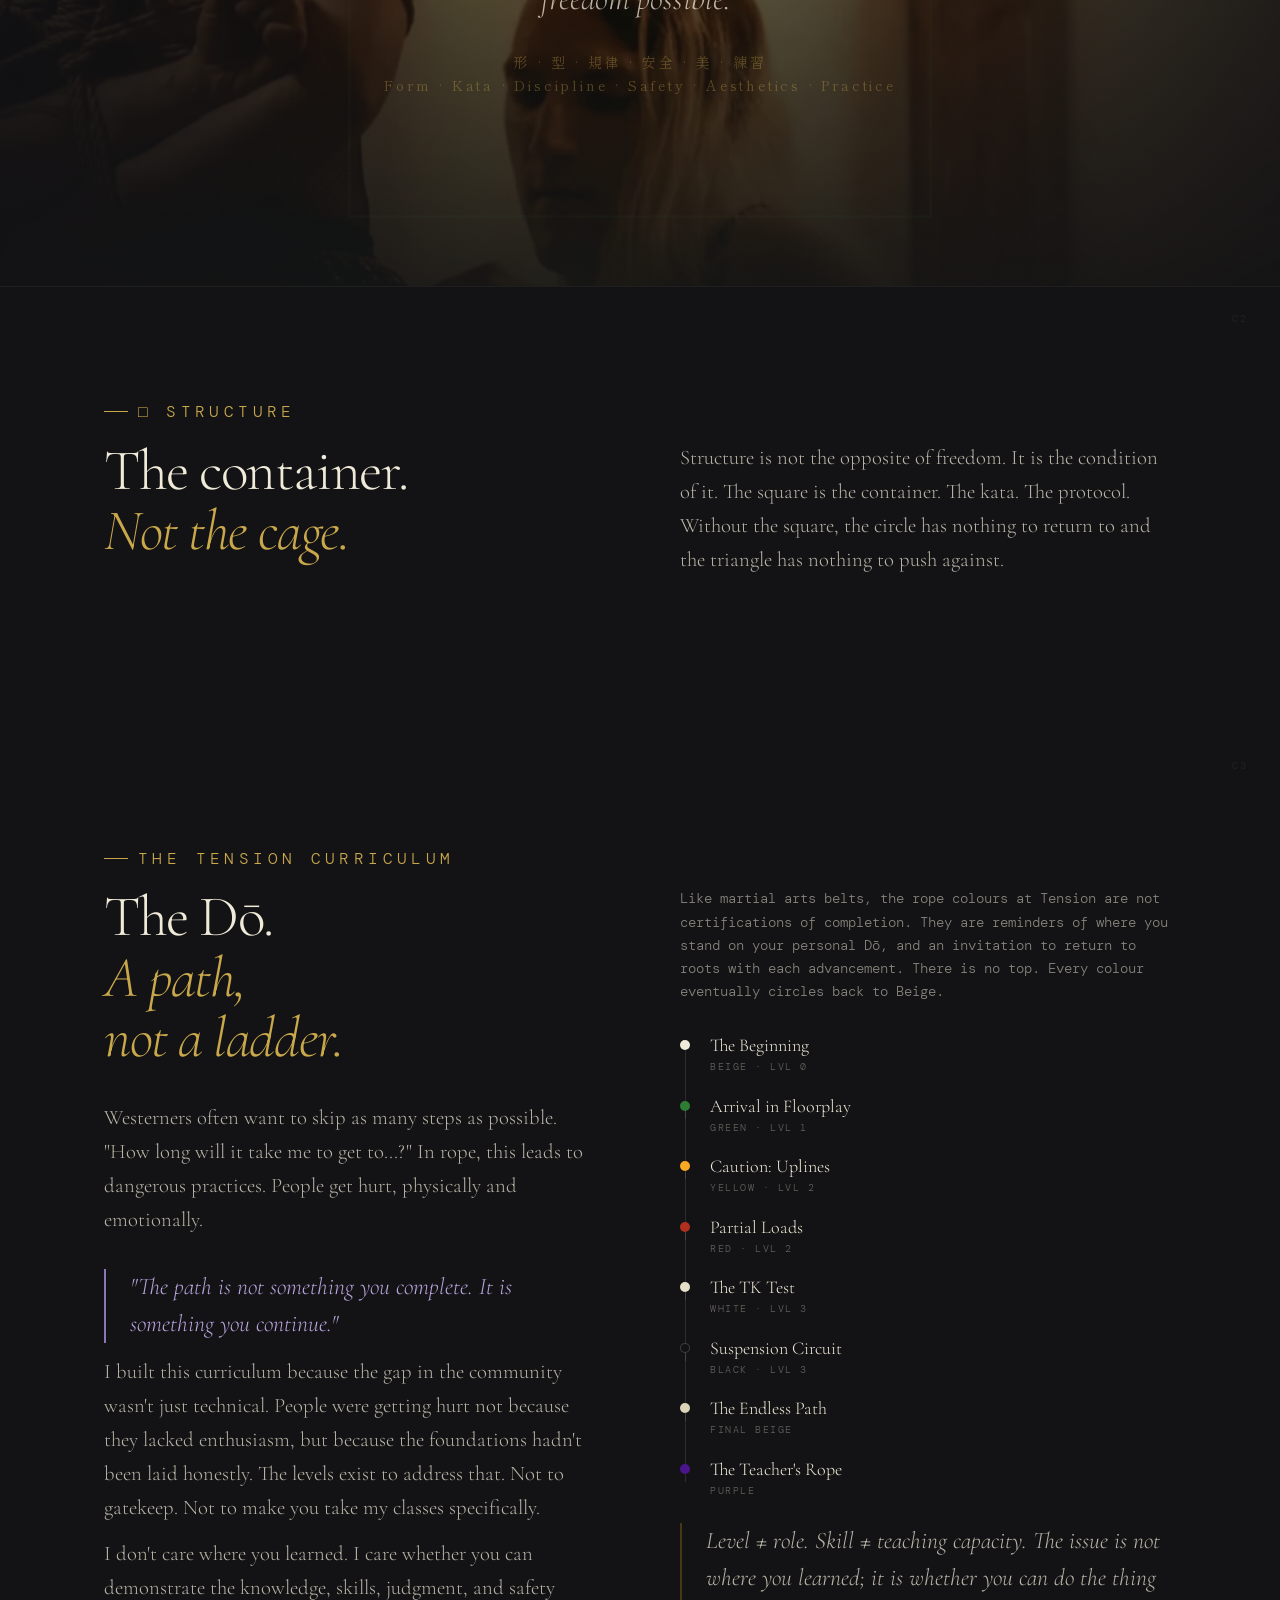
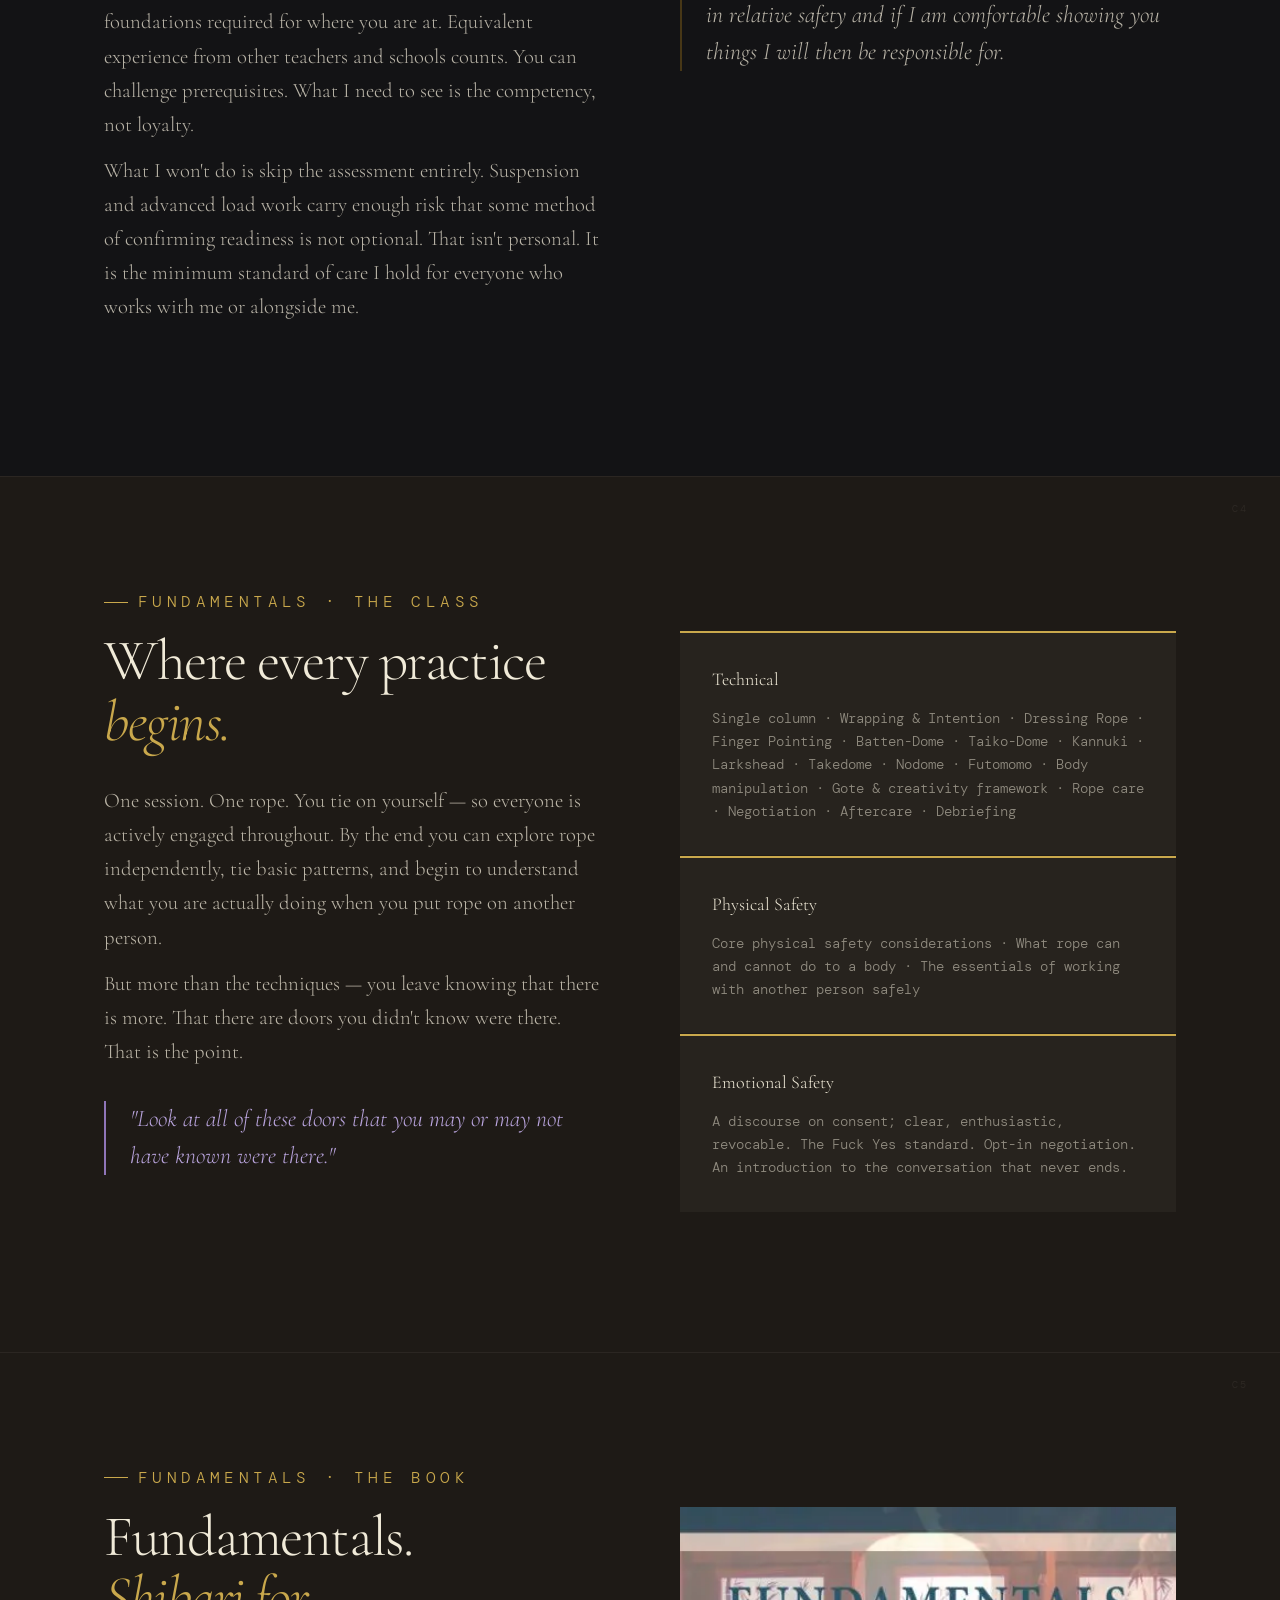
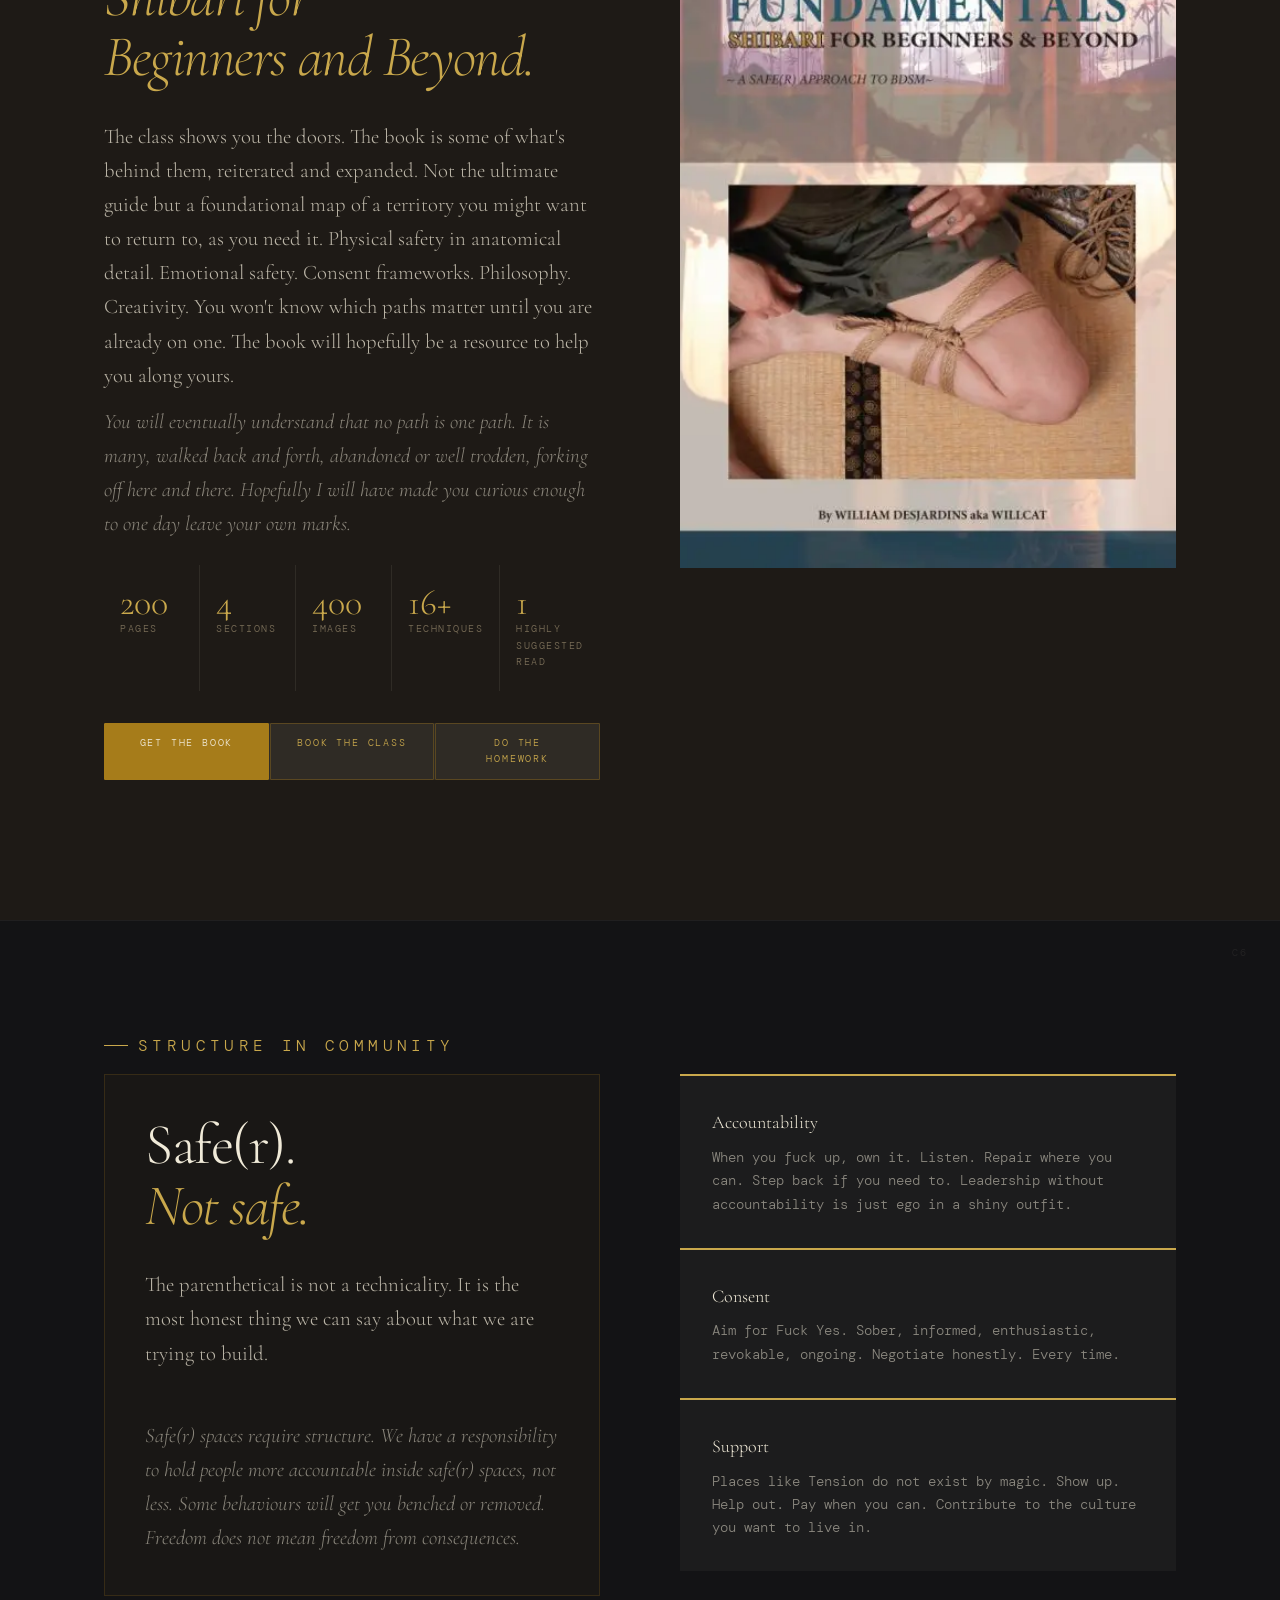
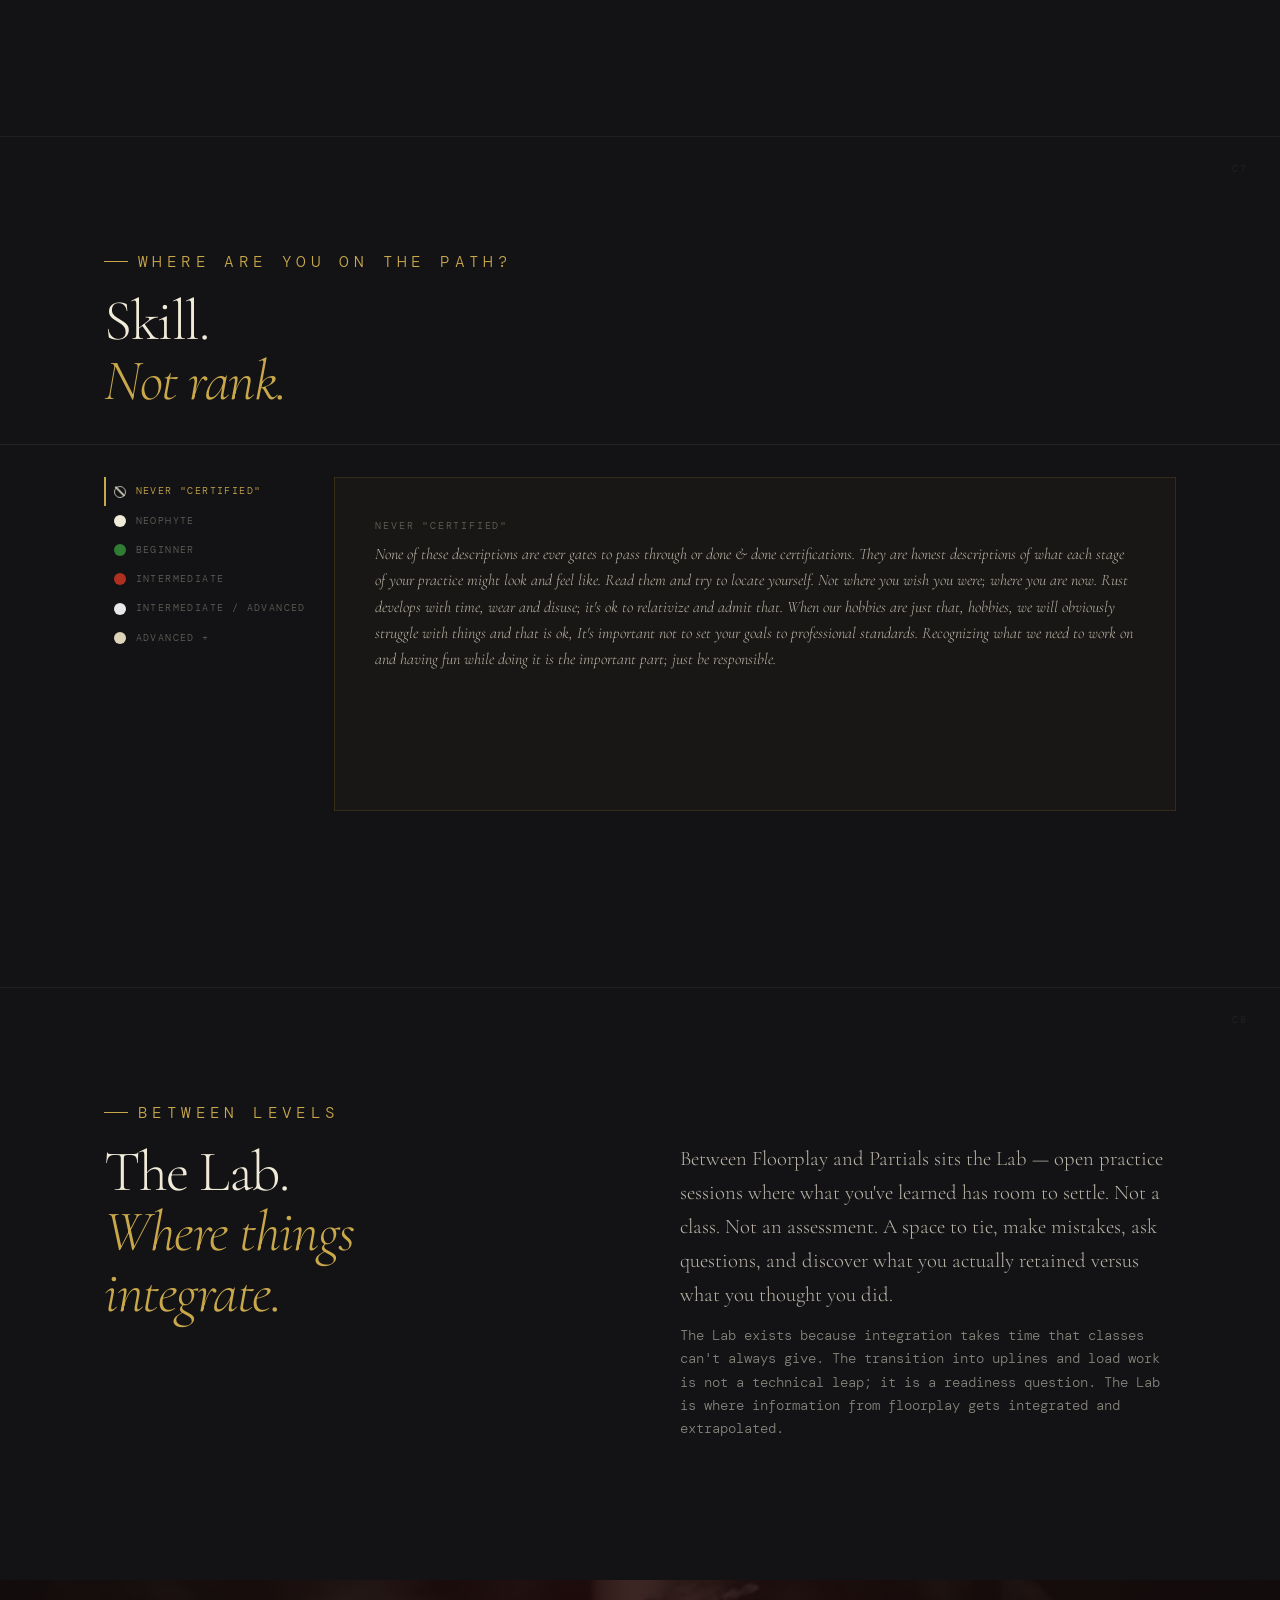
==== commit b9a88981: "update" ====
--- a/index.html
+++ b/index.html
@@ -134,12 +134,12 @@
       <div>
         <div class="lbl">About</div>
         <h2>Practitioner.<br>Educator.<br><em class="t-rope-i">Still learning.</em></h2>
-        <p class="body-serif mb-md" >William Desjardins (she/her, they/them). Fell into rope in 2014 through a Mistress, head first into kink. Started tying in 2015 and never stopped. Founder of Tension MTL, a rope studio built slowly and stubbornly in Montréal. <a href="https://fetlife.com/WillCat/posts/13290990" target="_blank" class="link-rope-ul">Over 10,000 hours in</a>. Teaching, tying, performing, making mistakes, learning from them.</p>
-        <p class="body-serif">Former technical training director. That background translated directly: breaking complex things into their smallest learnable components is the same skill, different material. The teaching philosophy has always been about planting seeds and watching students grow.</p>
+        <p class="body-serif mb-md" >Many people refer to me by my moniker Willcat or more simply Will; the queer, she / they, person of feline persuasion. I fell into rope originally in 2014 through a Mistress, after diving head first into kink a few years before. I started tying in 2015 and never stopped. I'm the founder of <a href="https://tensionmtl.ca/" target="_blank" class="link-rope-ul">Tension</a>, a rope studio built slowly and deliberately in Montréal. I'm <a href="https://fetlife.com/WillCat/posts/13290990" target="_blank" class="link-rope-ul">over 10,000 hours in</a>: teaching, tying, performing, making mistakes, learning from them.</p>
+        <p class="body-serif">As a former technical training director, that background translated directly: breaking complex things into their smallest learnable components is the same skill, different material. My teaching philosophy has always been about planting seeds and watching students grow.</p>
       </div>
     </div>
     <div class="fade-in seme-divider">
-      <p class="body-serif mb-md" >Teaching approach shaped by component-based martial arts pedagogy. Kenjutsu practiced seriously. Aikido explored more through reading than formal training. Not authorized in any Japanese rope tradition. Everything drawn from many sources, shaped by a decade of deliberate practice and the humility to keep questioning it.</p>
+      <p class="body-serif mb-md" >My teaching approach was shaped by component-based martial arts pedagogy. I practice Kenjutsu seriously; Aikido was a love-hate relationship explored more through reading than formal training other than some private on-point instruction. Not "authorized" in any Japanese rope tradition; everything I do was drawn from many sources, shaped by a decade of deliberate practice and the humility to keep questioning it.</p>
       <p class="body-serif mb-lg" >Behind the rigging, behind the classes, behind the policies and the leader label, there is just a person doing their best not to fuck it up. Rope is edge play. Not a caveat. The foundation.</p>
       <p class="body-serif bq-cite">The Fundamentals are not a phase to get through. They are the whole practice, revisited at every level.</p>
     </div>
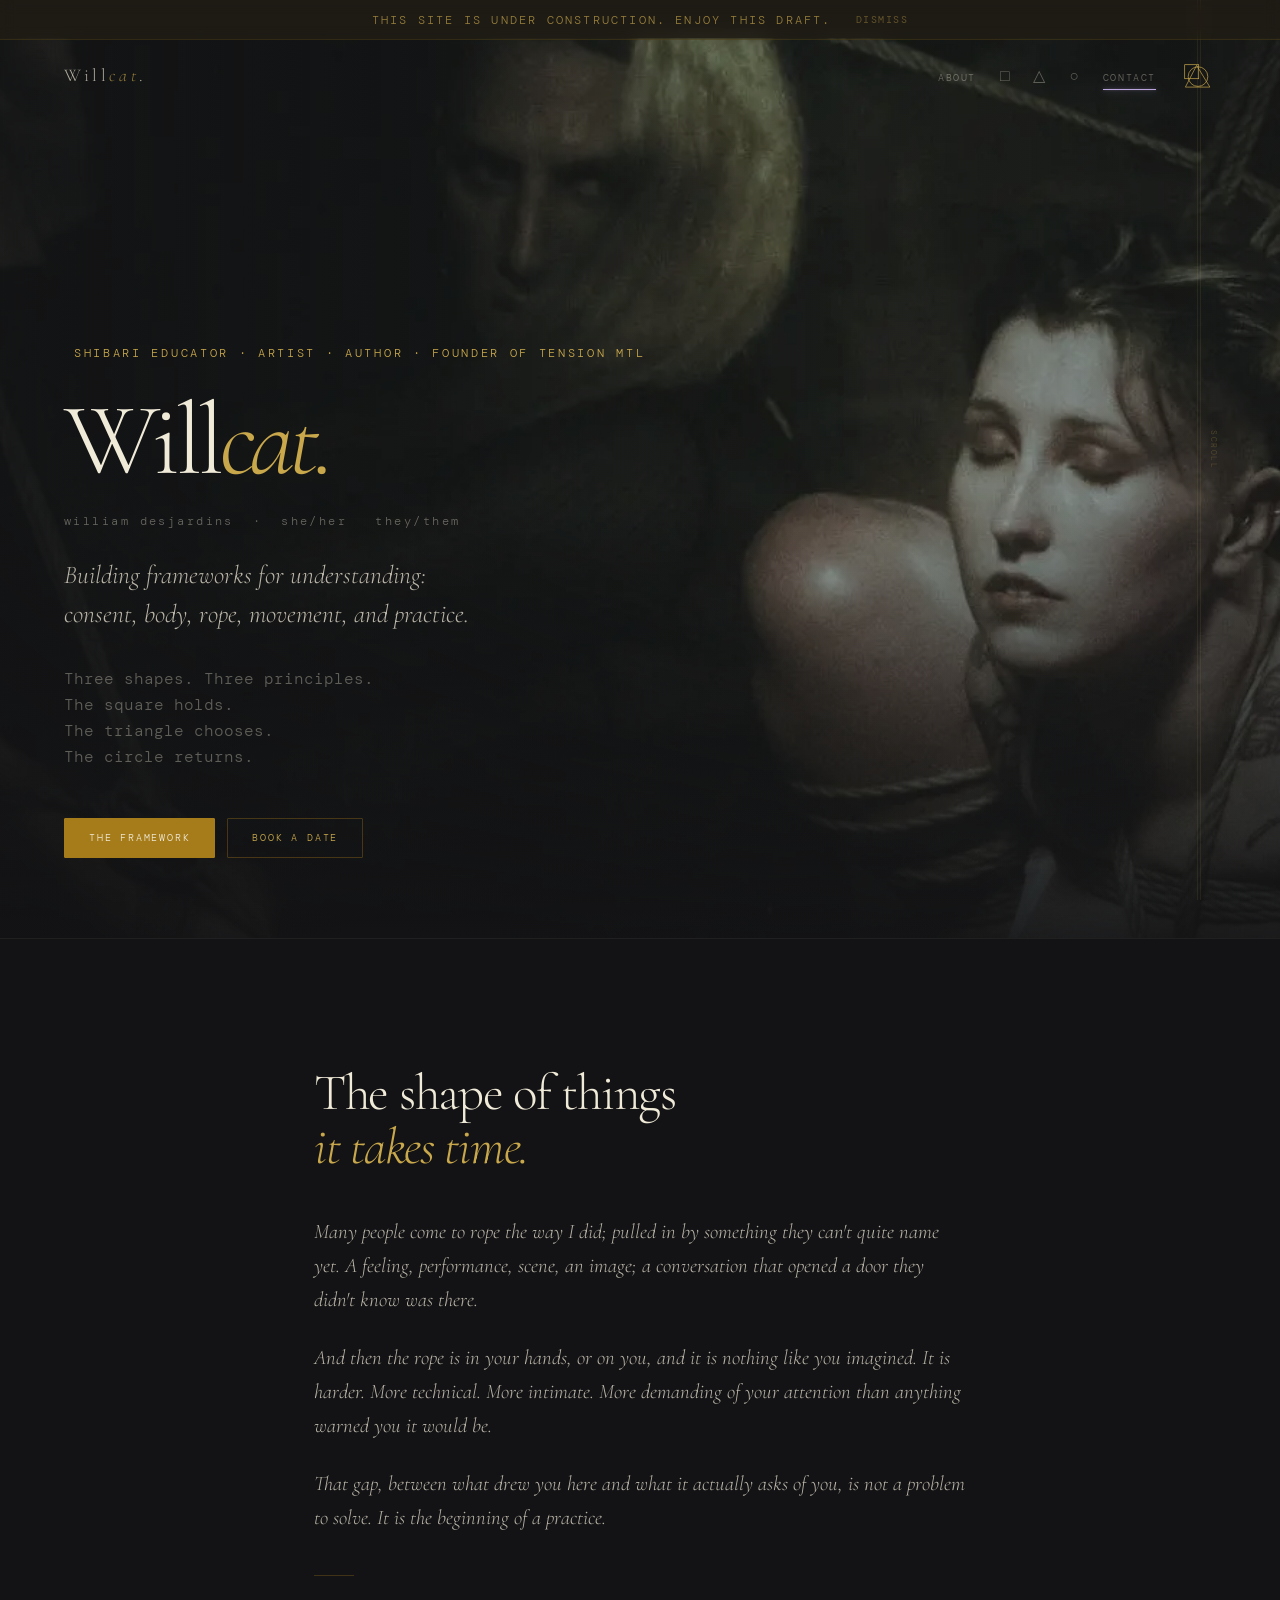
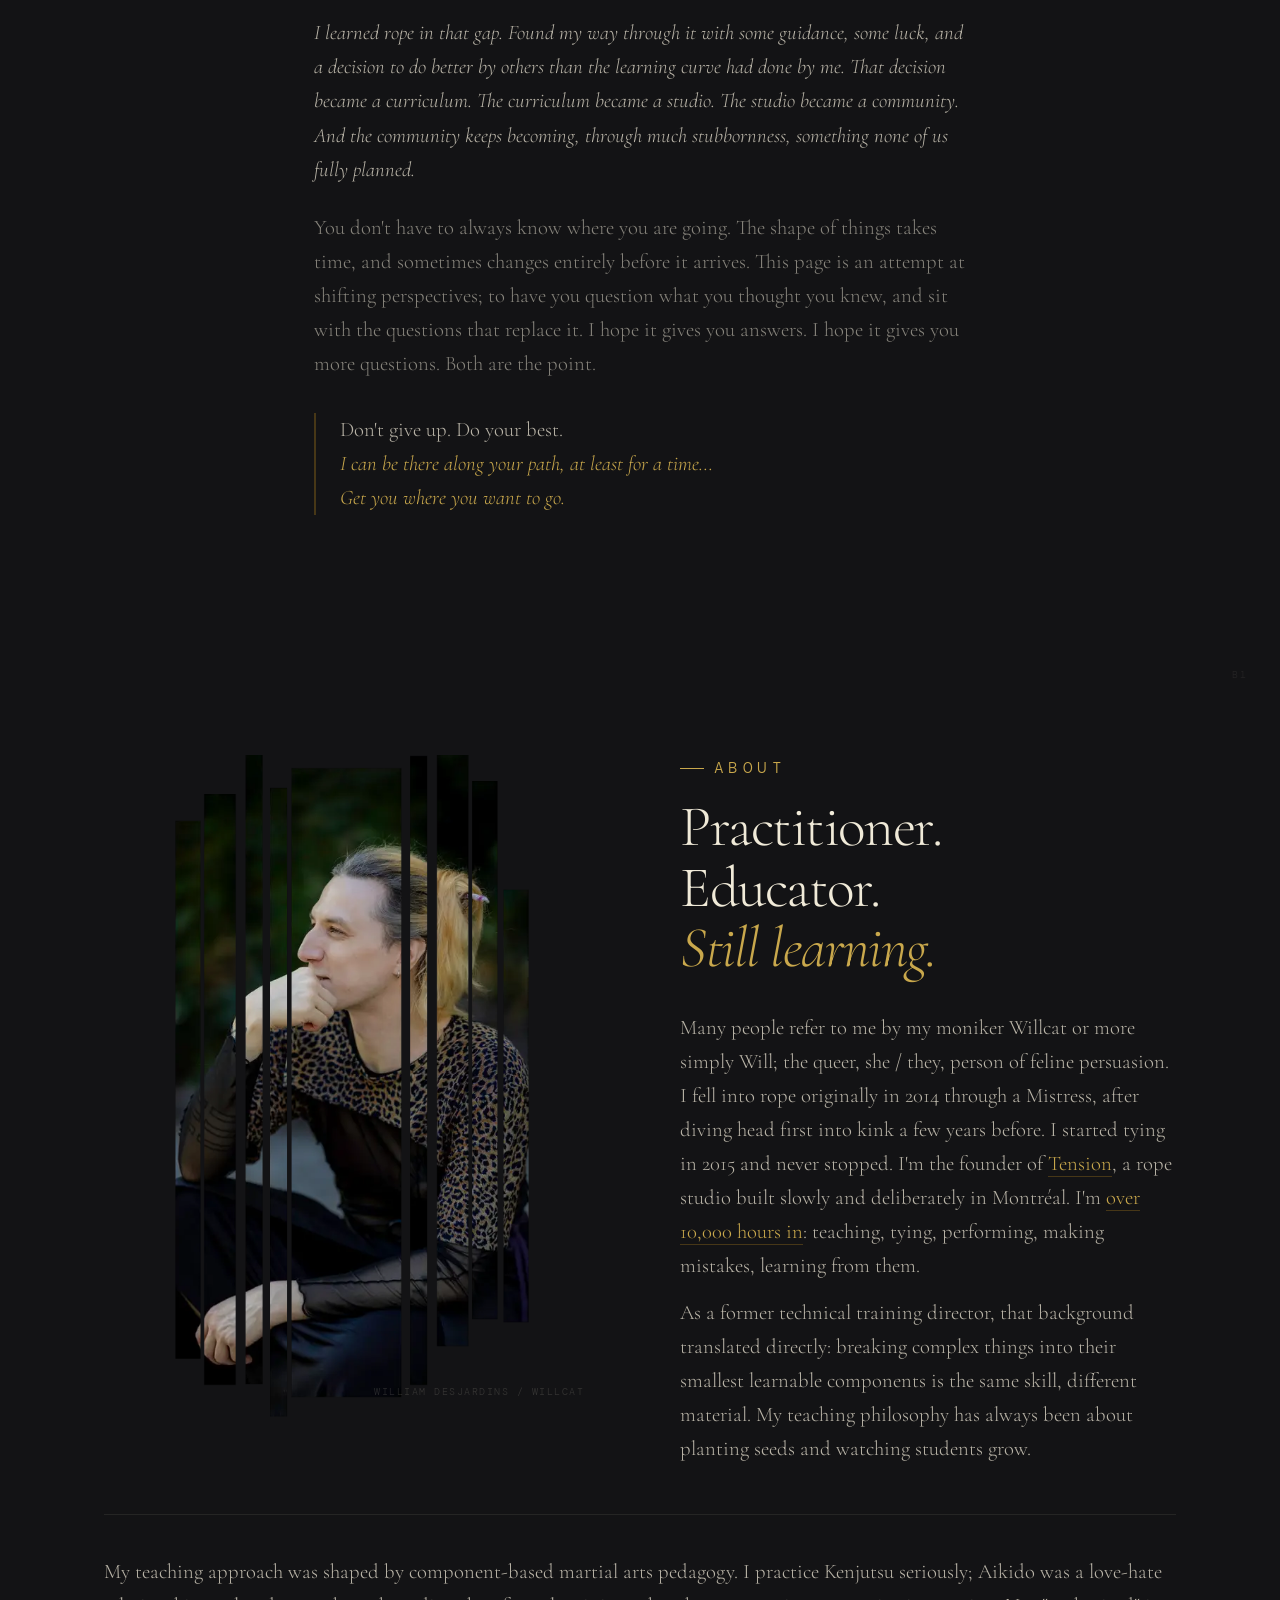
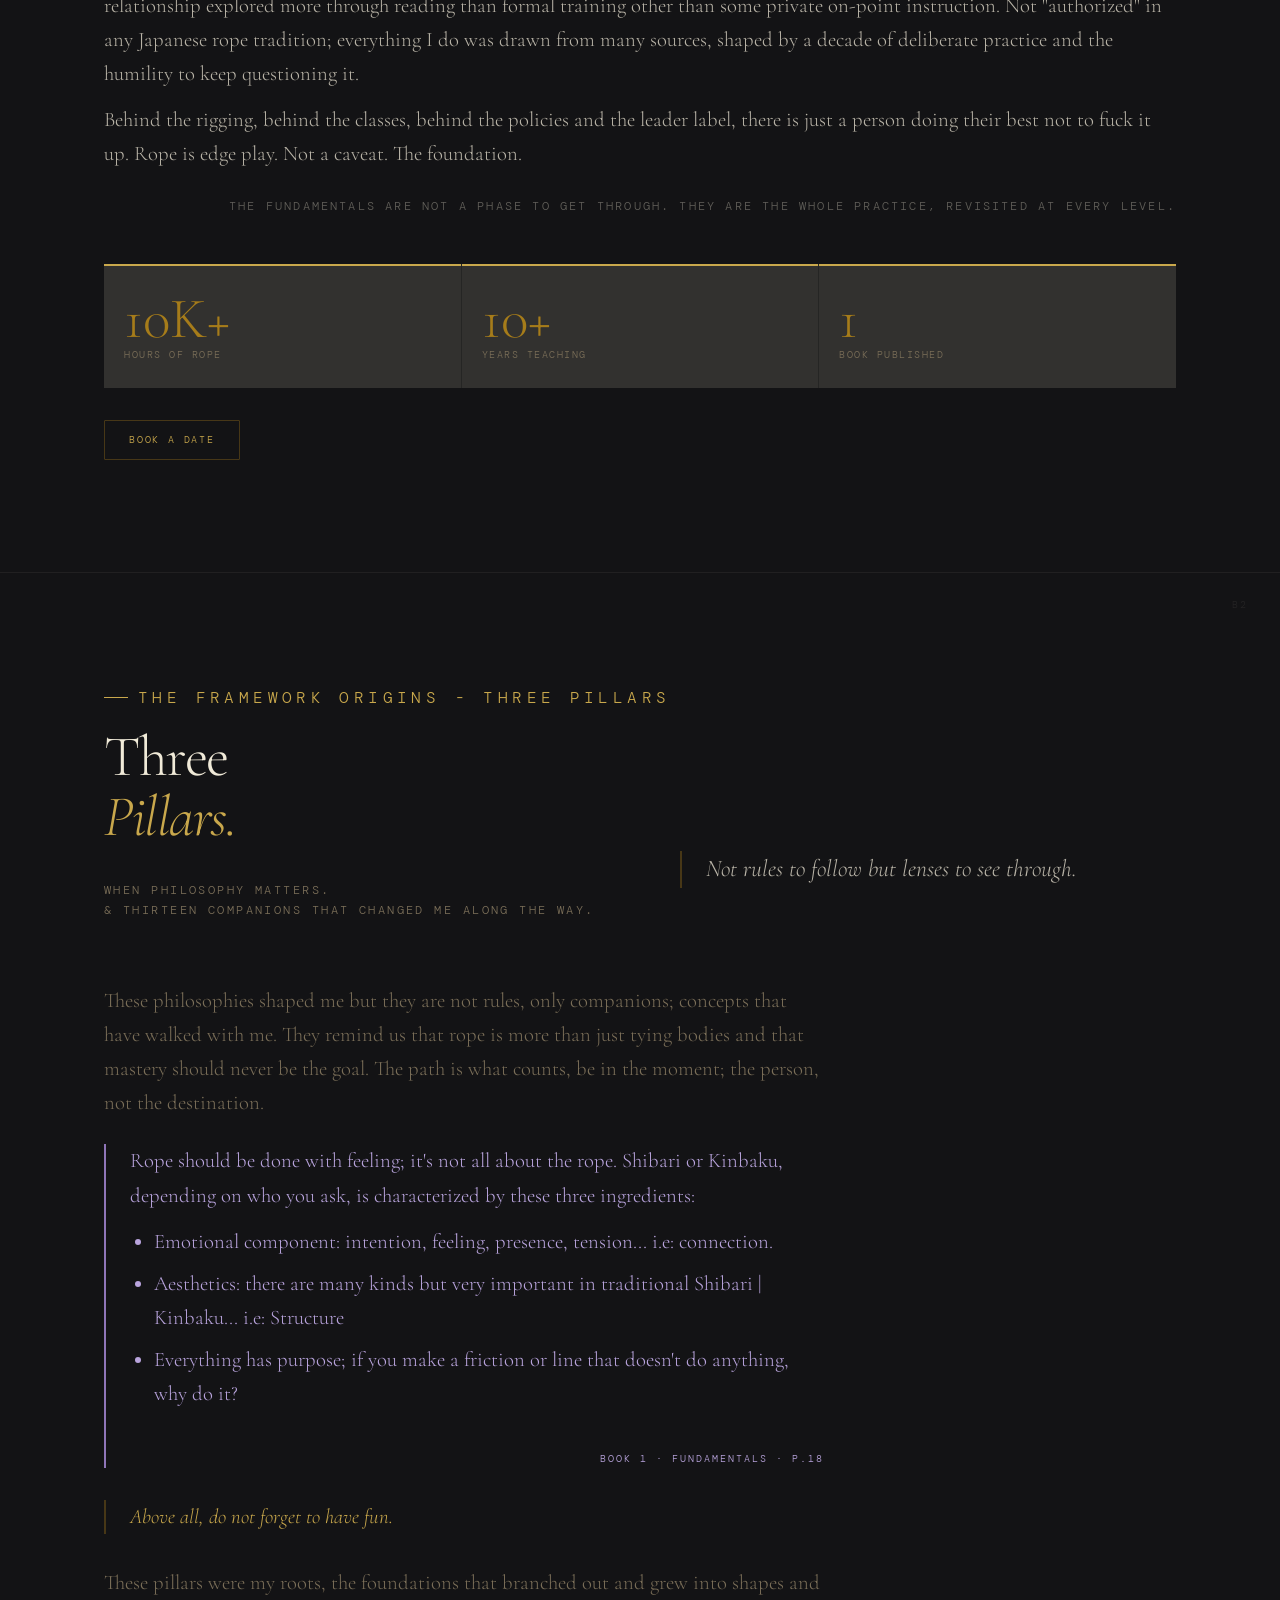
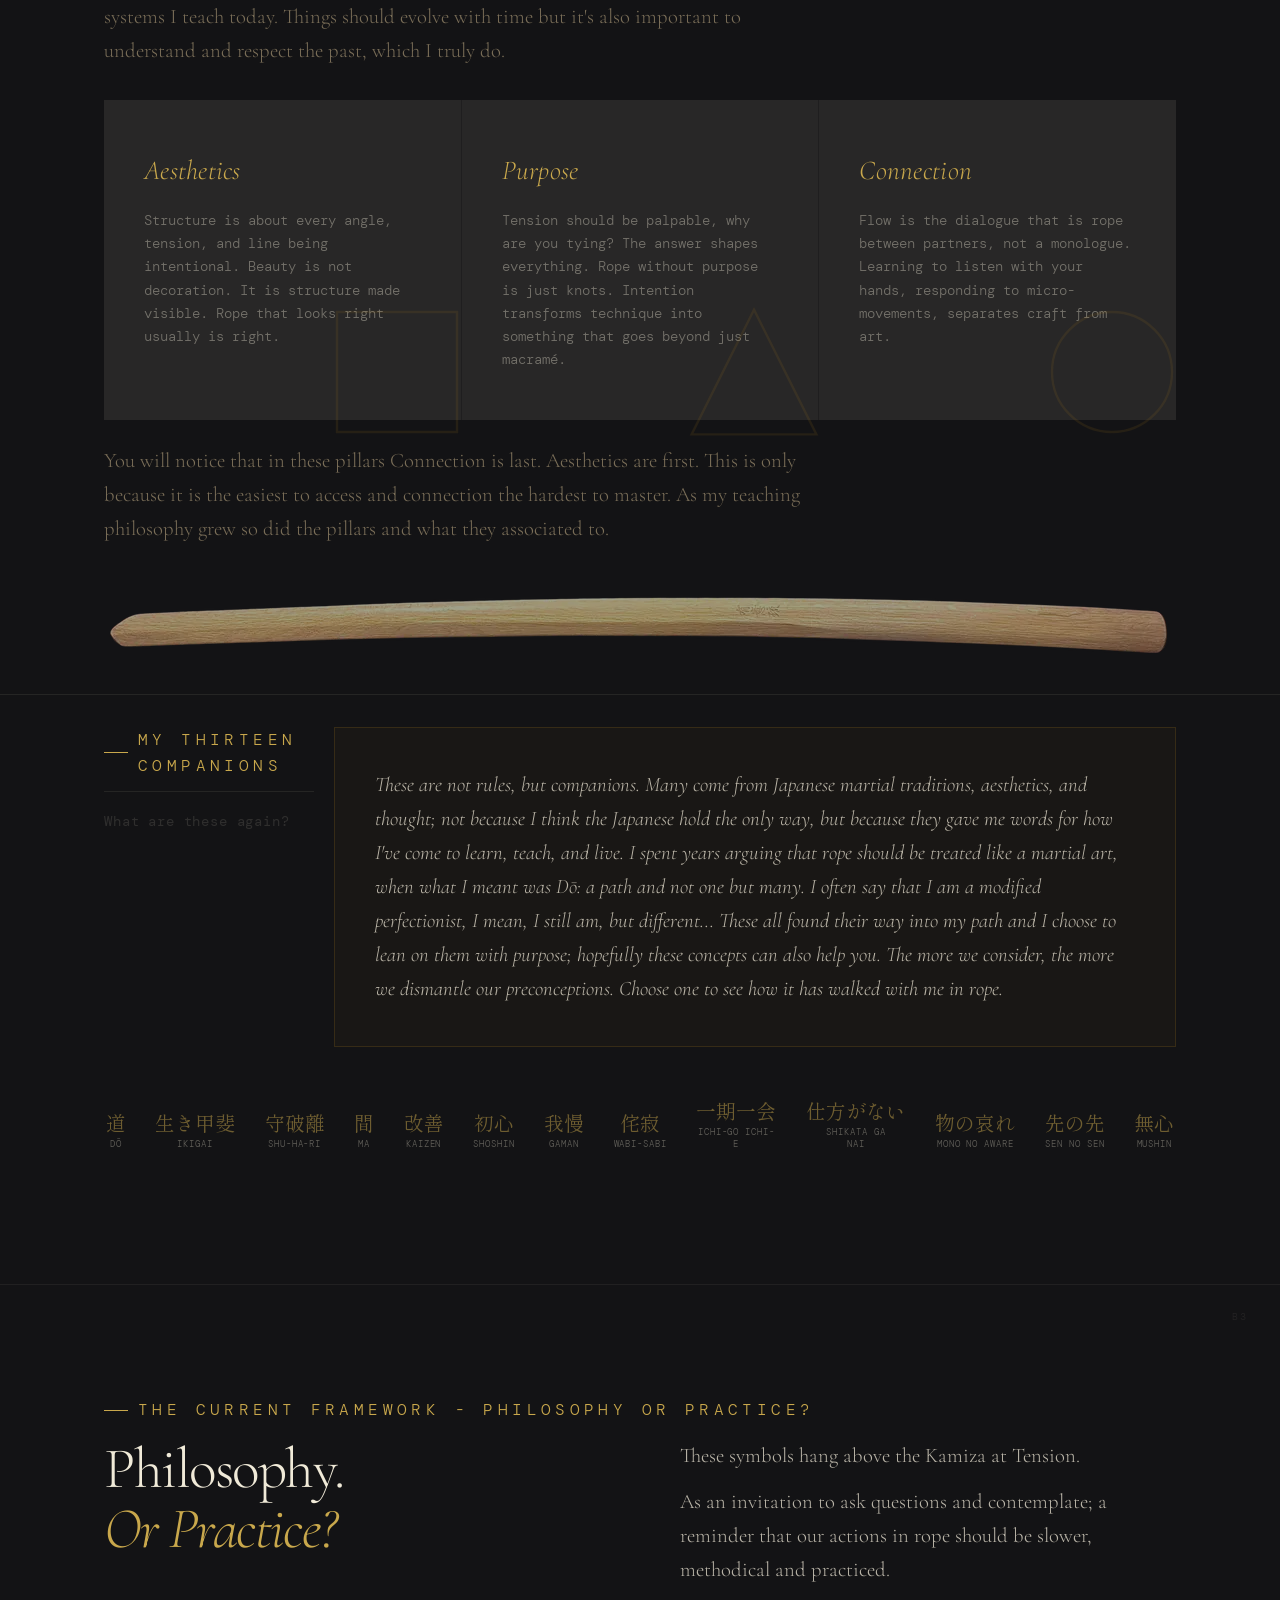
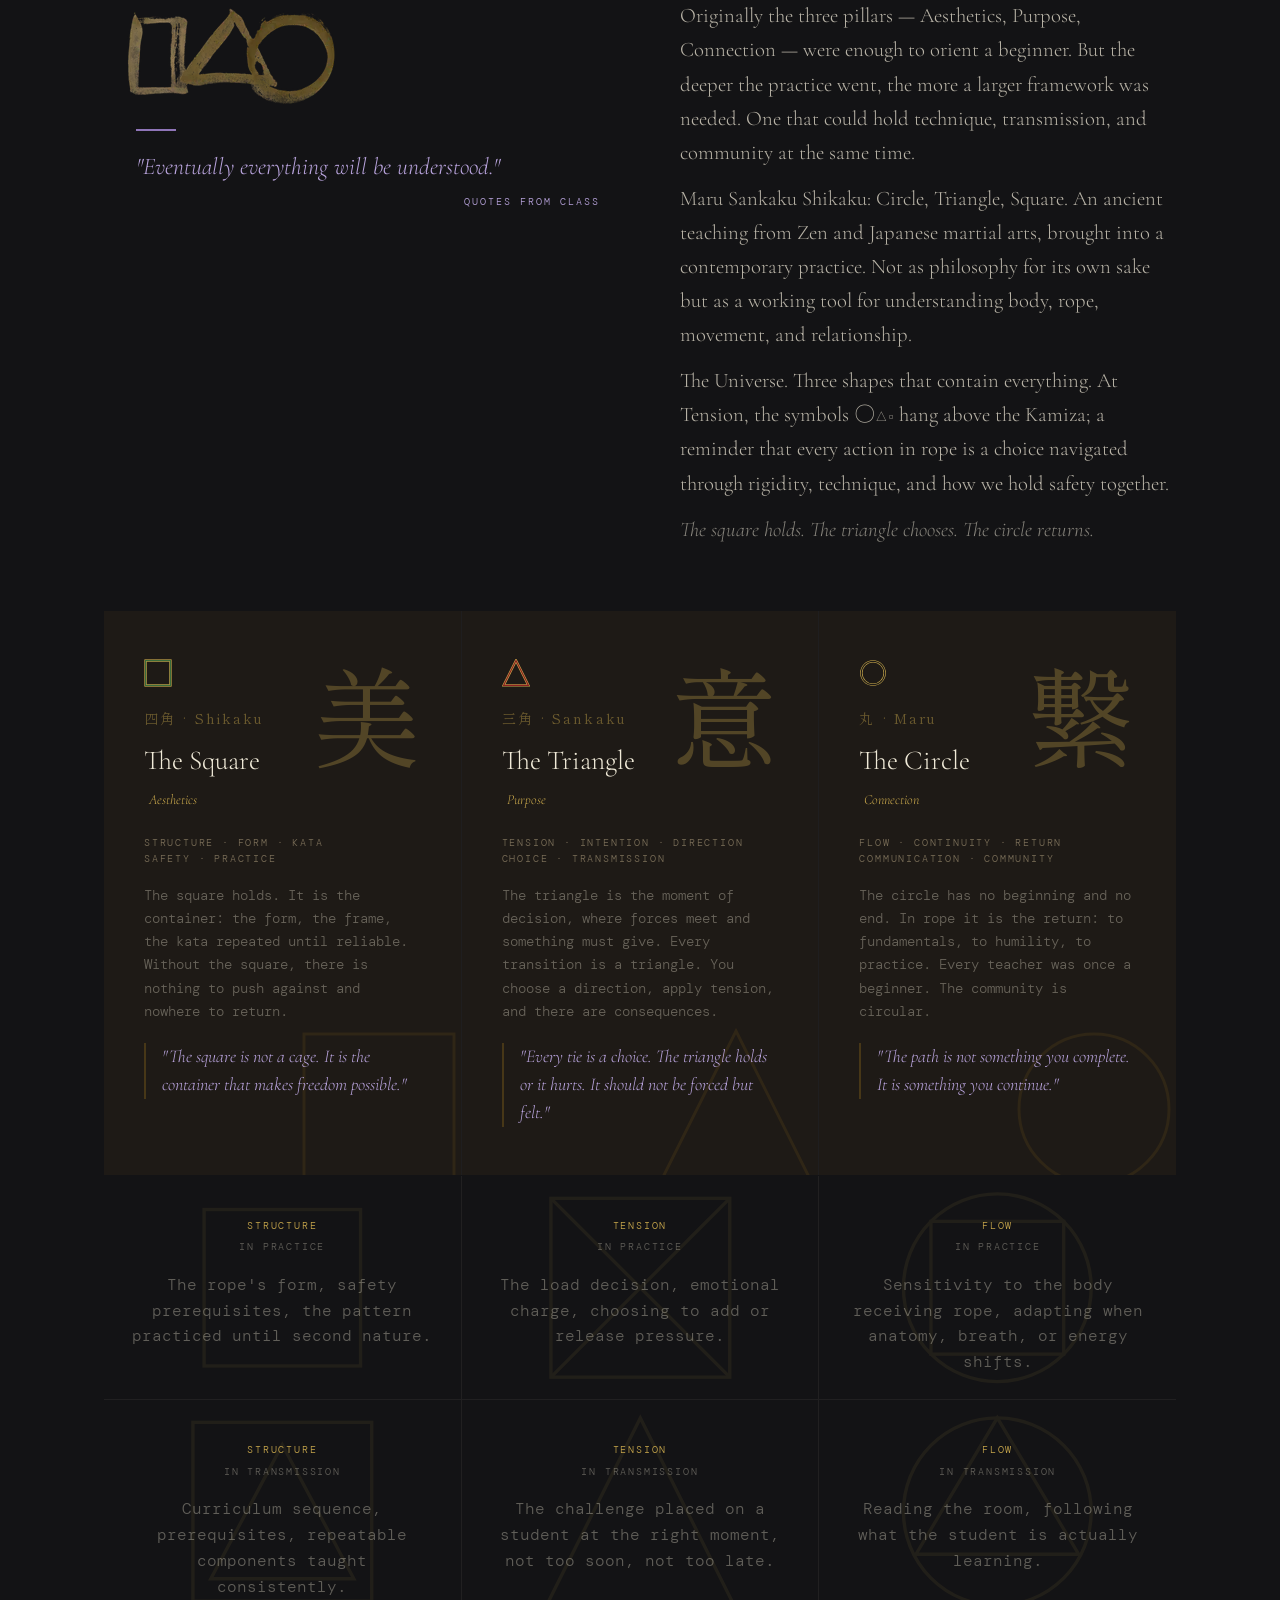
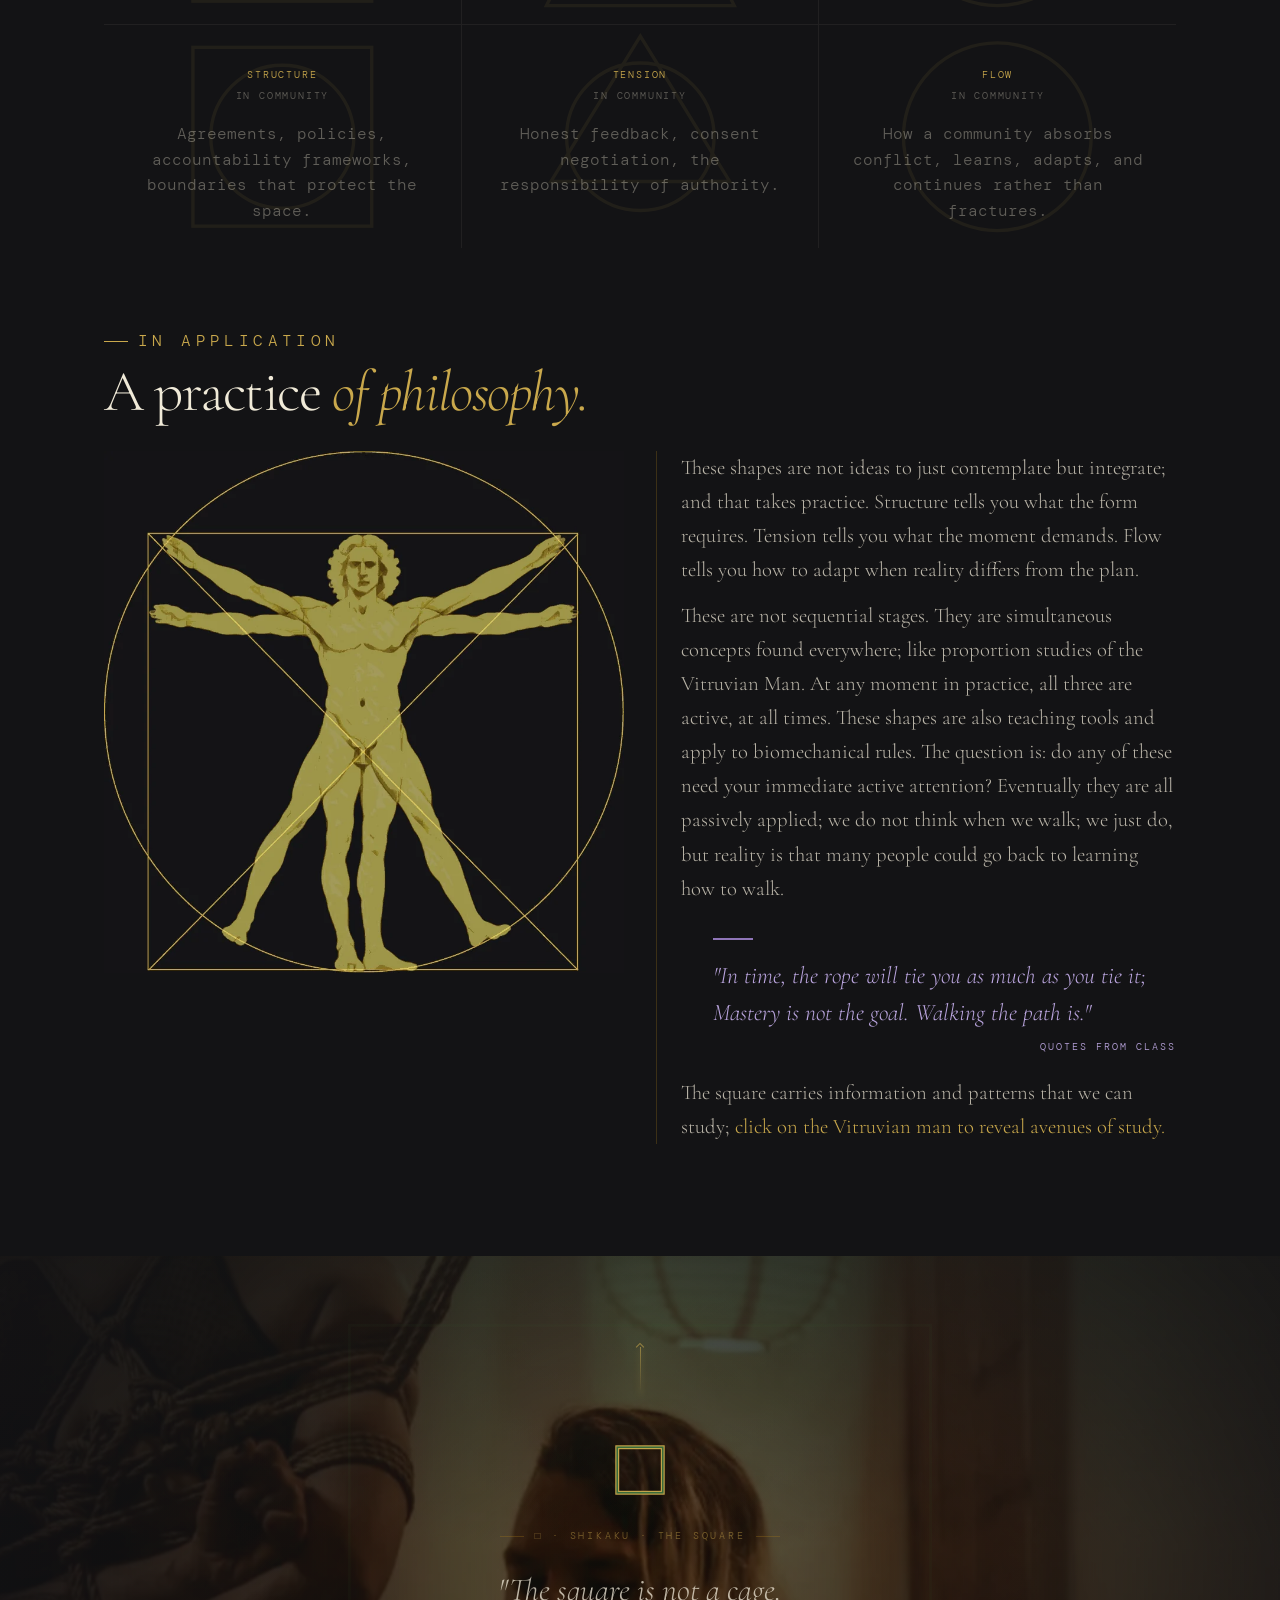
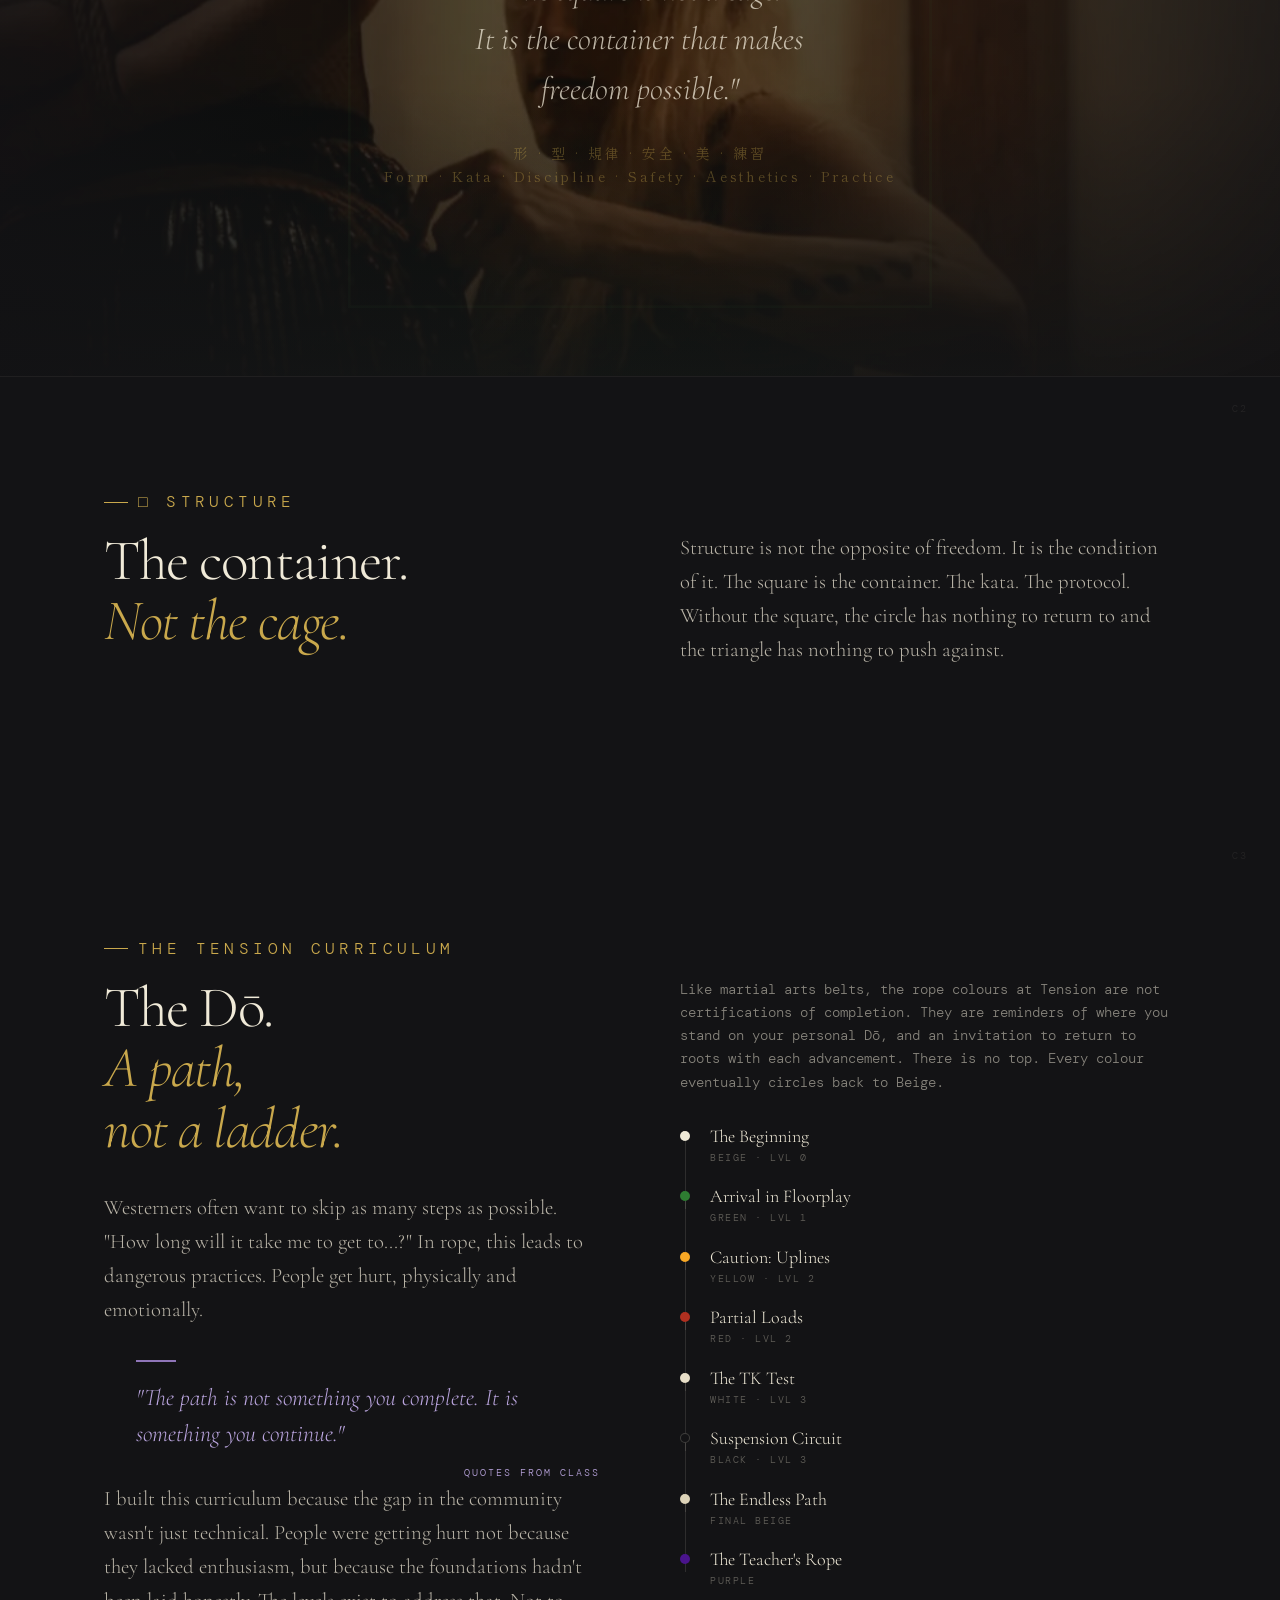
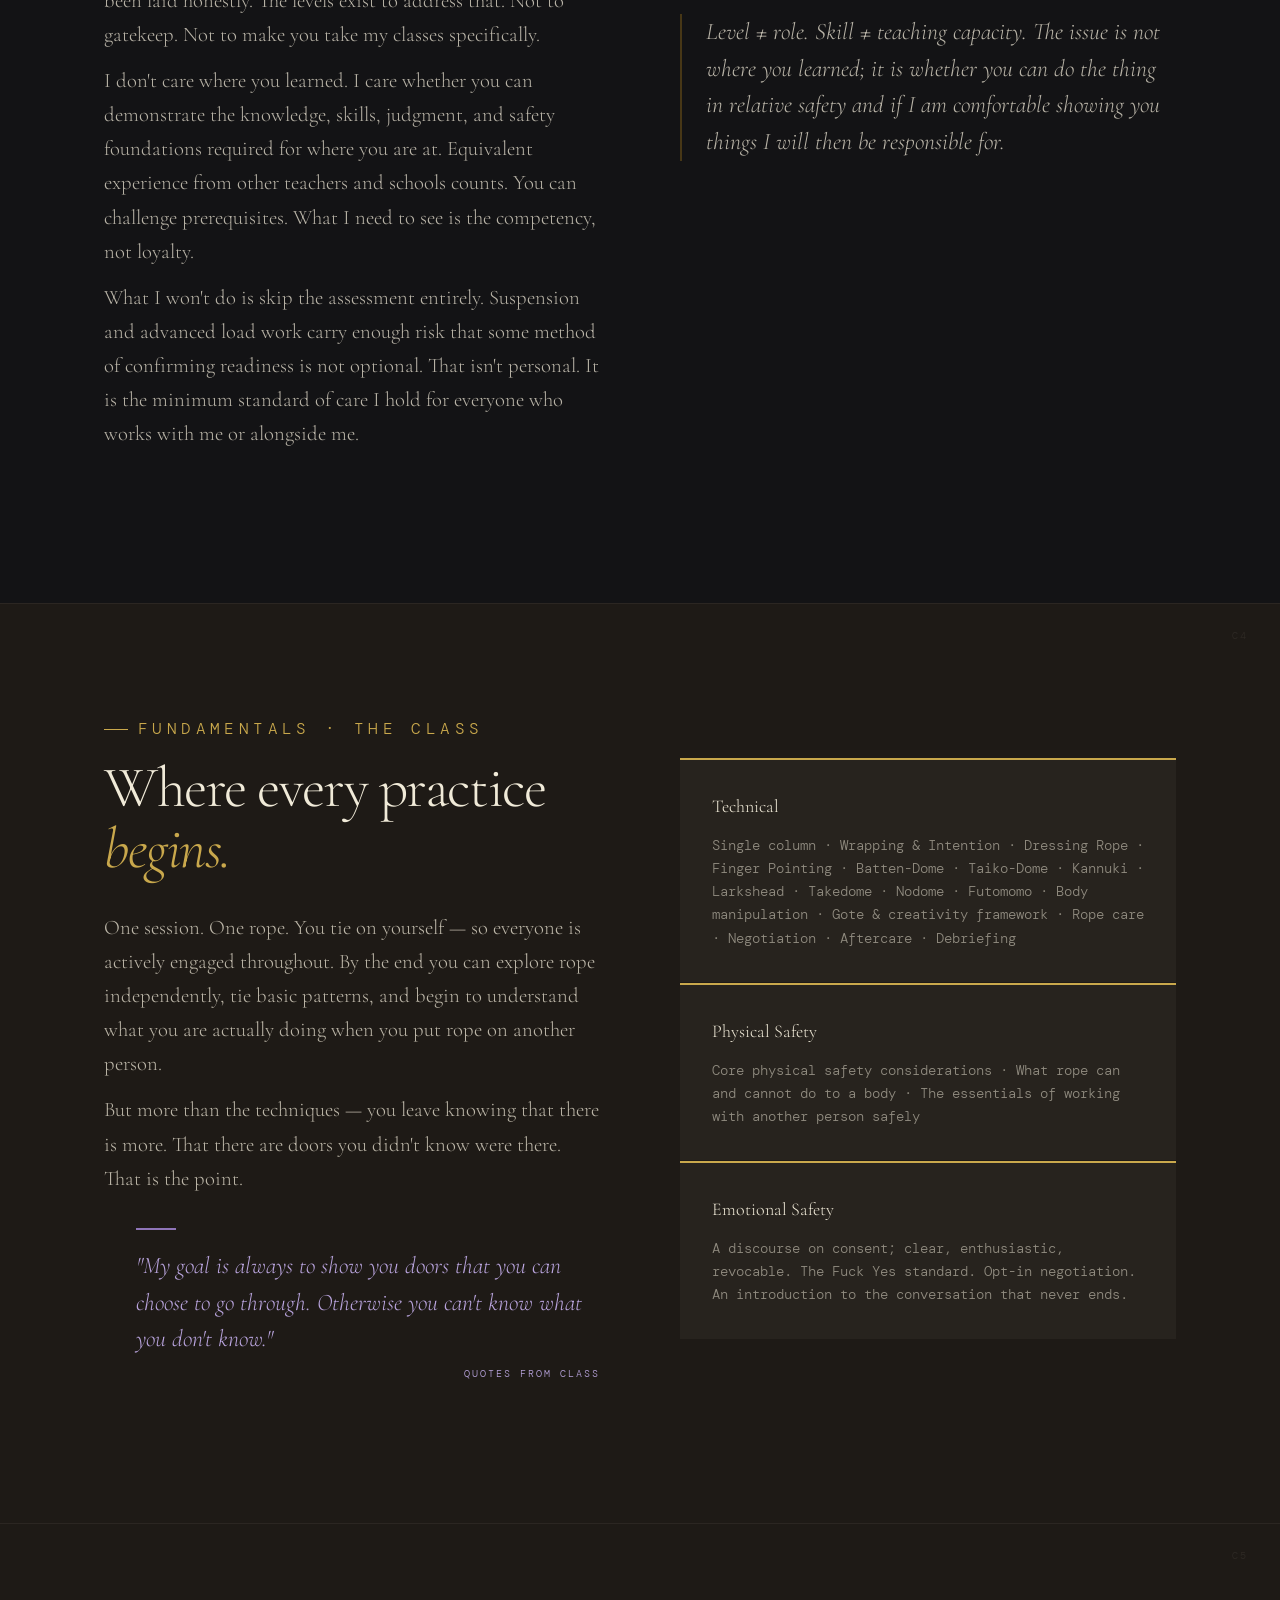
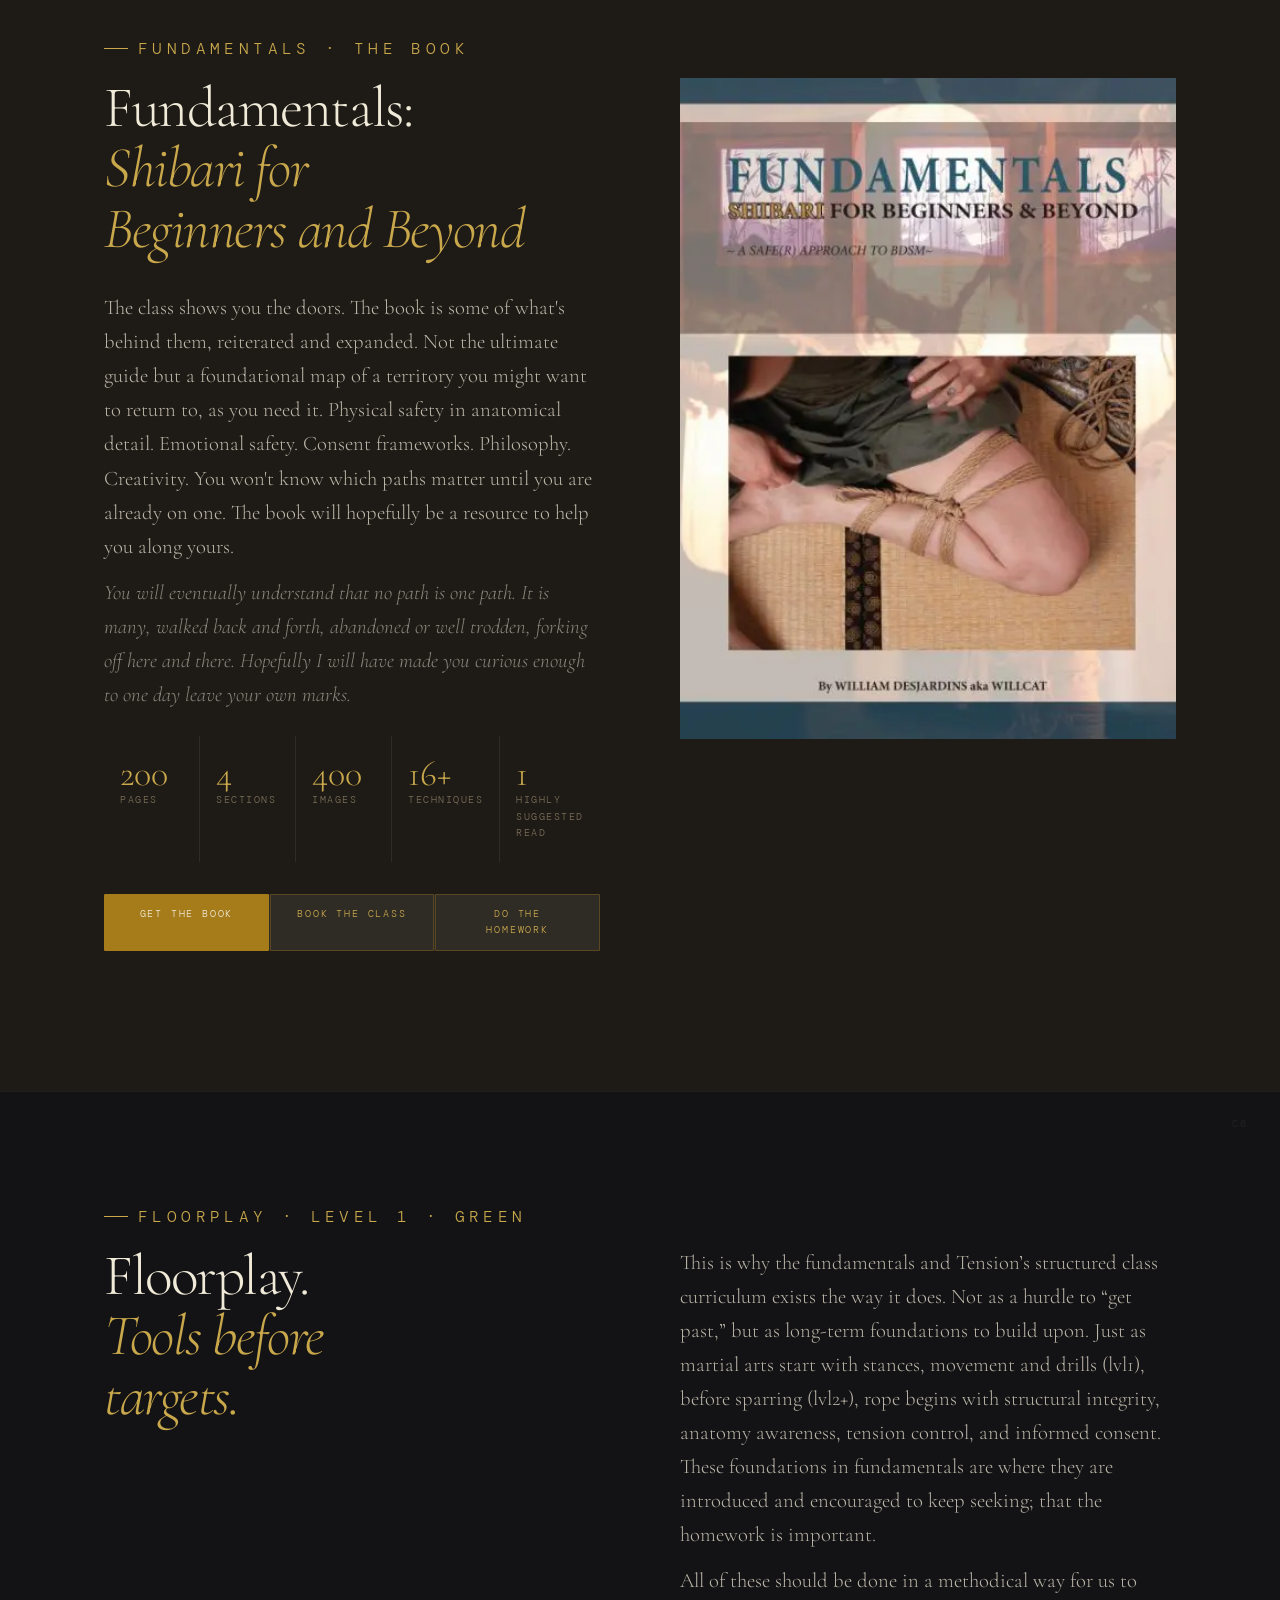
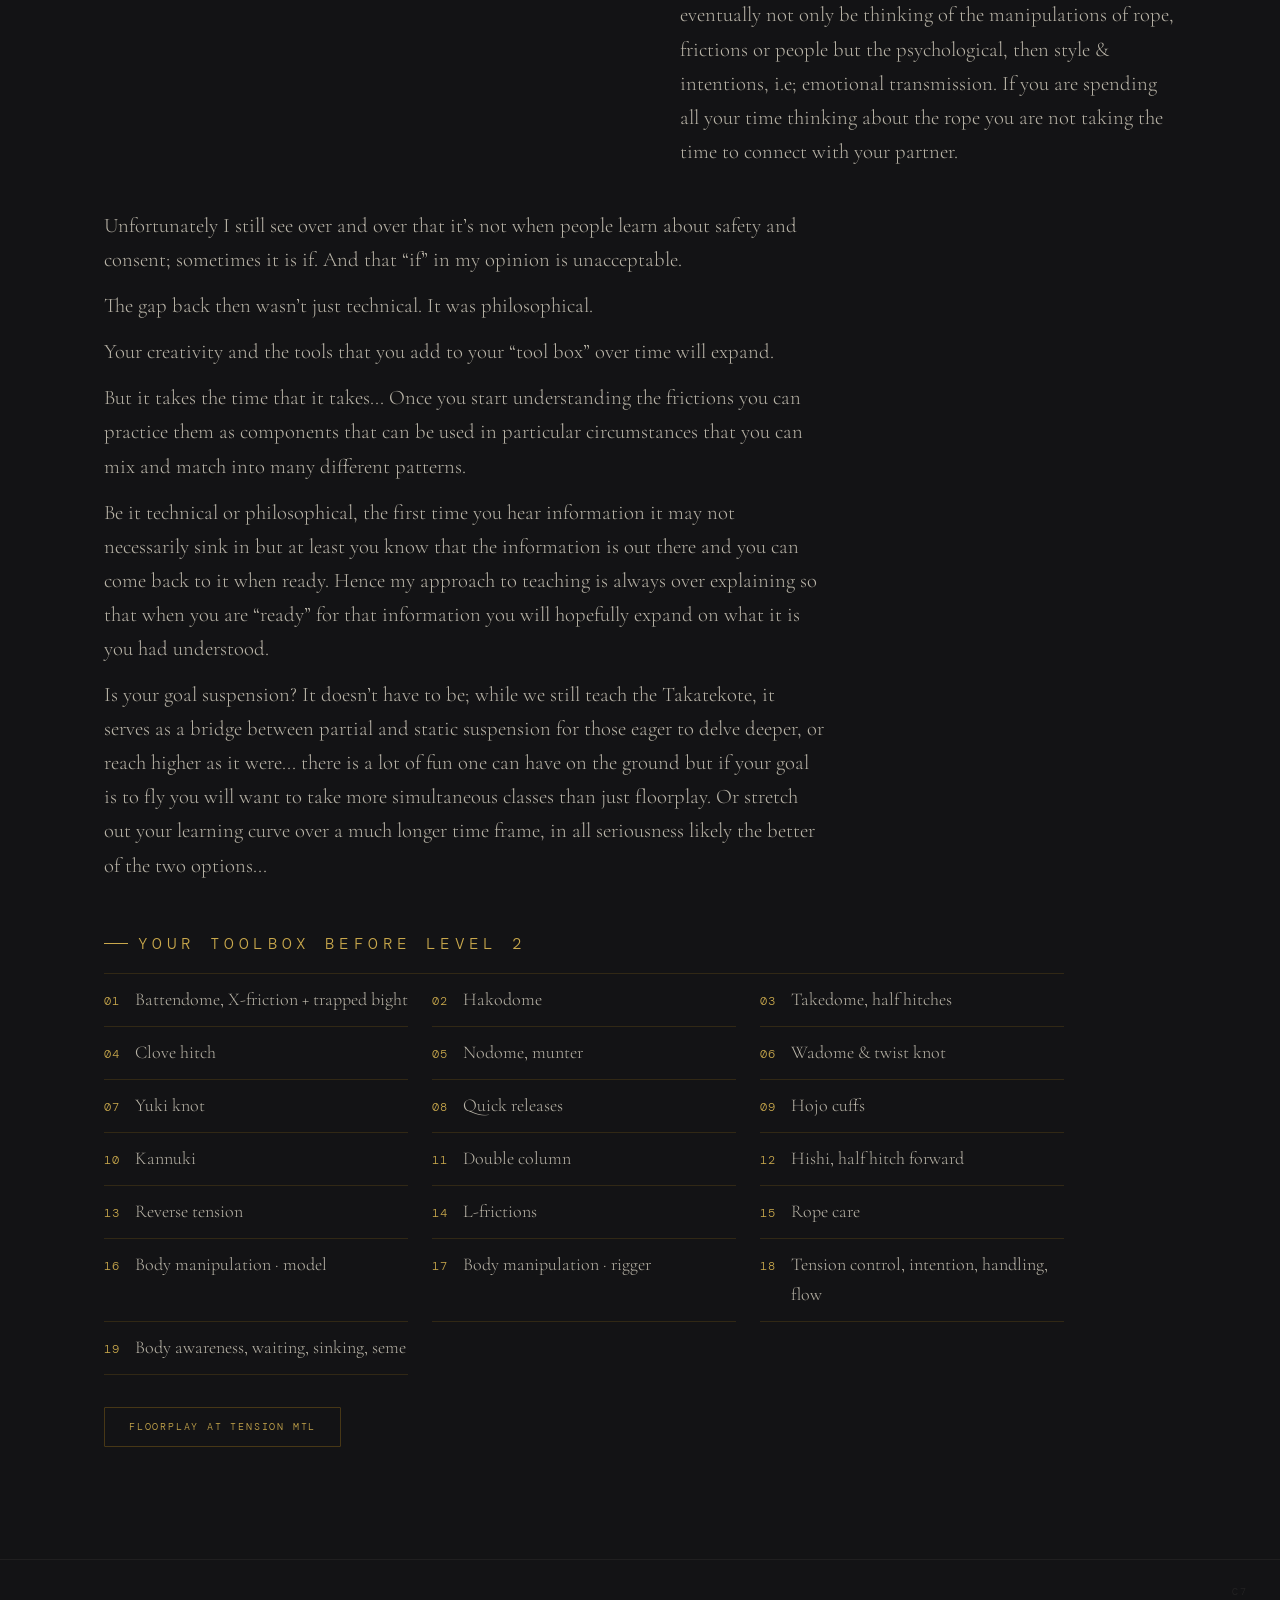
==== commit 7c22ea74: "update" ====
--- a/index.html
+++ b/index.html
@@ -70,7 +70,7 @@
   <div class="hero__content">
     <div class="hero__eyebrow">Shibari Educator · Artist · Author · Founder of Tension MTL</div>
     <h1 class="hero__name">Will<em>cat.</em></h1>
-    <div class="hero__sub">william desjardins &nbsp;·&nbsp; she/her &nbsp; they/them</div>
+    <div class="hero__sub"><span class="hero__sub-name">william desjardins</span><span class="hero__sub-sep"> &nbsp;·&nbsp; </span><span class="hero__sub-pron">she/her &nbsp; they/them</span></div>
     <p class="hero__tagline">Building frameworks for understanding:<br>consent, body, rope, movement, and practice.</p>
     <div class="hero__principles">
       Three shapes. Three principles.<br>
@@ -108,7 +108,7 @@
     <div class="fade-in flex-col-3">
       <p class="t-body-serif-it">Many people come to rope the way I did; pulled in by something they can't quite name yet. A feeling, performance, scene, an image; a conversation that opened a door they didn't know was there.</p>
       <p class="t-body-serif-it">And then the rope is in your hands, or on you, and it is nothing like you imagined. It is harder. More technical. More intimate. More demanding of your attention than anything warned you it would be.</p>
-      <p class="t-body-serif-it">That gap, between what drew you here and what it actually asks of you; is not a problem to solve. It is the beginning of a practice.</p>
+      <p class="t-body-serif-it">That gap, between what drew you here and what it actually asks of you, is not a problem to solve. It is the beginning of a practice.</p>
       <div class="shimmer-divider"></div>
       <p class="t-body-serif-it">I learned rope in that gap. Found my way through it with some guidance, some luck, and a decision to do better by others than the learning curve had done by me. That decision became a curriculum. The curriculum became a studio. The studio became a community. And the community keeps becoming, through much stubbornness, something none of us fully planned.</p>
       <p class="pullquote--muted">You don't have to always know where you are going. The shape of things takes time, and sometimes changes entirely before it arrives. This page is an attempt at shifting perspectives; to have you question what you thought you knew, and sit with the questions that replace it. I hope it gives you answers. I hope it gives you more questions. Both are the point.</p>
@@ -159,6 +159,7 @@
     <span id="pillars" class="sec-anchor"></span>
   <div class="sec-id">B2</div>
   <div class="inner">
+    <div class="lbl fade-in">The Framework Origins - three pillars</div>
     <div class="two-col fade-in mb-4xl" style="align-items:end">
       <div>
         <h2>Three<br><em class="t-rope-i">Pillars.</em></h2>
@@ -182,7 +183,7 @@
     <div class="fade-in bq-border mb-2xl mt-sm">
       <p class="pullquote--no-margin">Above all, do not forget to have fun.</p>
     </div>
-    <p class="body-serif fade-in mb-2xl mw-720 t-muted">These pillars were my roots, the foundations that branched out and grew into shapes and systems I teach today. Things should evolve with time but it's also important to understand and respect the past, which, I truly do.</p>
+    <p class="body-serif fade-in mb-2xl mw-720 t-muted">These pillars were my roots, the foundations that branched out and grew into shapes and systems I teach today. Things should evolve with time but it's also important to understand and respect the past, which I truly do.</p>
     <div class="grid-3-mb fade-in" id="pillars-grid">
       <div class="pillar-card pillar-card--stack">
         <svg viewBox="0 0 120 120" fill="none" stroke="rgba(169,124,26,.12)" stroke-width="2" stroke-linecap="square" class="ghost-shape ghost-svg"><rect x="10" y="10" width="100" height="100"/></svg>
@@ -303,13 +304,13 @@
     <span id="framework" class="sec-anchor"></span>
   <div class="sec-id">B3</div>
   <div class="inner">
-    <div class="lbl fade-in">The Framework</div>
+    <div class="lbl fade-in">The current framework - philosophy or practice?</div>
     <div class="two-col fade-in mb-4xl" style="align-items:start">
       <div>
         <h2>Philosophy.<br><em class="t-rope-i">Or Practice?</em></h2>
         <!-- Maru Sankaku Shikaku -->
         <img loading="lazy" src="img/Maru_Sankaku_Shikaku.webp" alt="Maru Sankaku Shikaku" class="img-book"/>
-        <div class="bq q-plain mt-md"><p>"Eventually everything will be understood."</p></div>
+        <div class="bq-class mt-md"><p>"Eventually everything will be understood."</p></div><div class="t-right-lbl q-src">Quotes from class</div>
       </div>
       <div>
         <p class="body-serif mb-md" >These symbols hang above the Kamiza at Tension.</p>
@@ -747,11 +748,12 @@
           <div class="nwg-sp__panel">
             <div class="nwg-sp__card nwg-sp__card--intro" data-i="0">
               <p class="body-serif mb-md" >These shapes are not ideas to just contemplate but integrate; and that takes practice. Structure tells you what the form requires. Tension tells you what the moment demands. Flow tells you how to adapt when reality differs from the plan.</p>
-              <p class="body-serif mb-md" >These are not sequential stages. They are simultaneous concepts found everywhere; Like proportion studies of the Vitruvian Man. At any moment in practice, all three are active, at all times. These shapes are also teaching tools and apply to biomechanical rules. The question is: do any of these need your immediate active attention? Eventually they are all passively applied; we do not think when we walk; we just do, but reality is that many people could go back to learning how to walk.</p>
-              <div class="bq q-plain">
+              <p class="body-serif mb-md" >These are not sequential stages. They are simultaneous concepts found everywhere; like proportion studies of the Vitruvian Man. At any moment in practice, all three are active, at all times. These shapes are also teaching tools and apply to biomechanical rules. The question is: do any of these need your immediate active attention? Eventually they are all passively applied; we do not think when we walk; we just do, but reality is that many people could go back to learning how to walk.</p>
+              <div class="bq-class">
                 <p>"In time, the rope will tie you as much as you tie it; Mastery is not the goal. Walking the path is."</p>
               </div>
-              <p class="body-serif nwg-sp__invite">The square carries information and patterns that we can study; <span class="nwg-sp__cta">Click on the Vitruvian man to reveal avenues of study.</span></p>
+              <div class="t-right-lbl q-src">Quotes from class</div>
+              <p class="body-serif nwg-sp__invite">The square carries information and patterns that we can study; <span class="nwg-sp__cta">click on the Vitruvian man to reveal avenues of study.</span></p>
             </div>
             <div class="nwg-sp__card" data-i="1">
               <p class="nwg-sp__kind">NERVE &nbsp;&middot;&nbsp; <em>Fundamentals</em> &middot; Physical safety</p>
@@ -939,7 +941,7 @@
       <div>
         <h2>The Dō.<br><em class="t-rope-i">A path,<br>not a ladder.</em></h2>
         <p class="body-serif mb-md" >Westerners often want to skip as many steps as possible. "How long will it take me to get to...?" In rope, this leads to dangerous practices. People get hurt, physically and emotionally.</p>
-        <div class="bq q-plain mb-md" ><p>"The path is not something you complete. It is something you continue."</p></div>
+        <div class="bq-class mb-md" ><p>"The path is not something you complete. It is something you continue."</p></div><div class="t-right-lbl q-src">Quotes from class</div>
         <p class="body-serif mb-md" >I built this curriculum because the gap in the community wasn't just technical. People were getting hurt not because they lacked enthusiasm, but because the foundations hadn't been laid honestly. The levels exist to address that. Not to gatekeep. Not to make you take my classes specifically.</p>
         <p class="body-serif mb-md" >I don't care where you learned. I care whether you can demonstrate the knowledge, skills, judgment, and safety foundations required for where you are at. Equivalent experience from other teachers and schools counts. You can challenge prerequisites. What I need to see is the competency, not loyalty.</p>
         <p class="body-serif mb-md" >What I won't do is skip the assessment entirely. Suspension and advanced load work carry enough risk that some method of confirming readiness is not optional. That isn't personal. It is the minimum standard of care I hold for everyone who works with me or alongside me.</p>
@@ -1007,7 +1009,7 @@
         <h2>Where every practice<br><em class="t-rope-i">begins.</em></h2>
         <p class="body-serif mb-md" >One session. One rope. You tie on yourself — so everyone is actively engaged throughout. By the end you can explore rope independently, tie basic patterns, and begin to understand what you are actually doing when you put rope on another person.</p>
         <p class="body-serif mb-md" >But more than the techniques — you leave knowing that there is more. That there are doors you didn't know were there. That is the point.</p>
-        <div class="bq q-plain"><p>"Look at all of these doors that you may or may not have known were there."</p></div>
+        <div class="bq-class"><p>"My goal is always to show you doors that you can choose to go through. Otherwise you can't know what you don't know."</p></div><div class="t-right-lbl q-src">Quotes from class</div>
       </div>
       <div>
         <div class="c5-stat-mb">
@@ -1035,7 +1037,7 @@
     <div class="lbl fade-in">Fundamentals · The Book</div>
     <div class="two-col fade-in mb-xl" >
       <div>
-        <h2>Fundamentals.<br><em class="t-rope-i">Shibari for<br>Beginners and Beyond.</em></h2>
+        <h2>Fundamentals:<br><em class="t-rope-i">Shibari for<br>Beginners and Beyond</em></h2>
         <p class="body-serif mb-md" >The class shows you the doors. The book is some of what's behind them, reiterated and expanded. Not the ultimate guide but a foundational map of a territory you might want to return to, as you need it. Physical safety in anatomical detail. Emotional safety. Consent frameworks. Philosophy. Creativity. You won't know which paths matter until you are already on one. The book will hopefully be a resource to help you along yours.</p>
         <p class="body-serif mb-lg t-muted-italic">You will eventually understand that no path is one path. It is many, walked back and forth, abandoned or well trodden, forking off here and there. Hopefully I will have made you curious enough to one day leave your own marks.</p>
         <div class="grid-5-dark--2rem" id="c5-stats">
@@ -1059,10 +1061,41 @@
 </section>
 
 
-<!-- ══ C6 — STRUCTURE IN COMMUNITY ══ -->
+<!-- ══ C6 — FLOORPLAY · LEVEL 1 ══ -->
+<section class="section divider-subtle" id="C5b" >
+    <span id="floorplay" class="sec-anchor"></span>
+  <div class="sec-id">C6</div>
+  <div class="inner">
+    <div class="lbl fade-in">Floorplay · Level 1 · Green</div>
+    <div class="two-col fade-in mb-xl" >
+      <div>
+        <h2>Floorplay.<br><em class="t-rope-i">Tools before<br>targets.</em></h2>
+      </div>
+      <div>
+        <p class="body-serif mb-md">This is why the fundamentals and Tension’s structured class curriculum exists the way it does. Not as a hurdle to “get past,” but as long-term foundations to build upon. Just as martial arts start with stances, movement and drills (lvl1), before sparring (lvl2+), rope begins with structural integrity, anatomy awareness, tension control, and informed consent. These foundations in fundamentals are where they are introduced and encouraged to keep seeking; that the homework is important.</p>
+        <p class="body-serif mb-md">All of these should be done in a methodical way for us to eventually not only be thinking of the manipulations of rope, frictions or people but the psychological, then style &amp; intentions, i.e; emotional transmission. If you are spending all your time thinking about the rope you are not taking the time to connect with your partner.</p>
+      </div>
+    </div>
+    <div class="fp-prose fade-in">
+      <p class="body-serif mb-md">Unfortunately I still see over and over that it’s not when people learn about safety and consent; sometimes it is if. And that “if” in my opinion is unacceptable.</p>
+      <p class="body-serif mb-md">The gap back then wasn’t just technical. It was philosophical.</p>
+      <p class="body-serif mb-md">Your creativity and the tools that you add to your “tool box” over time will expand.</p>
+      <p class="body-serif mb-md">But it takes the time that it takes... Once you start understanding the frictions you can practice them as components that can be used in particular circumstances that you can mix and match into many different patterns.</p>
+      <p class="body-serif mb-md">Be it technical or philosophical, the first time you hear information it may not necessarily sink in but at least you know that the information is out there and you can come back to it when ready. Hence my approach to teaching is always over explaining so that when you are “ready” for that information you will hopefully expand on what it is you had understood.</p>
+      <p class="body-serif mb-md">Is your goal suspension? It doesn’t have to be; while we still teach the Takatekote, it serves as a bridge between partial and static suspension for those eager to delve deeper, or reach higher as it were... there is a lot of fun one can have on the ground but if your goal is to fly you will want to take more simultaneous classes than just floorplay. Or stretch out your learning curve over a much longer time frame, in all seriousness likely the better of the two options...</p>
+    </div>
+    <div class="fp-toolbox fade-in">
+      <div class="lbl">Your toolbox before Level 2</div>
+      <ol class="fp-tools"><li>Battendome, X-friction + trapped bight</li><li>Hakodome</li><li>Takedome, half hitches</li><li>Clove hitch</li><li>Nodome, munter</li><li>Wadome &amp; twist knot</li><li>Yuki knot</li><li>Quick releases</li><li>Hojo cuffs</li><li>Kannuki</li><li>Double column</li><li>Hishi, half hitch forward</li><li>Reverse tension</li><li>L-frictions</li><li>Rope care</li><li>Body manipulation · model</li><li>Body manipulation · rigger</li><li>Tension control, intention, handling, flow</li><li>Body awareness, waiting, sinking, seme</li></ol>
+      <a href="https://tensionmtl.ca/pages/floorplay-classes-level1-green" target="_blank" class="btn btn--outline">Floorplay at Tension MTL</a>
+    </div>
+  </div>
+</section>
+
+<!-- ══ C7 — STRUCTURE IN COMMUNITY ══ -->
 <section class="section divider-subtle" id="C6" >
     <span id="safety" class="sec-anchor"></span>
-  <div class="sec-id">C6</div>
+  <div class="sec-id">C7</div>
   <div class="inner">
     <div class="lbl fade-in">Structure in Community</div>
     <div class="two-col fade-in mb-xl" >
@@ -1076,7 +1109,7 @@
       <div>
         <div class="grid-1">
           <div class="c5-stat-cell--alt"><div class="t-fd-sm-mb5">Accountability</div><p class="body-mono">When you fuck up, own it. Listen. Repair where you can. Step back if you need to. Leadership without accountability is just ego in a shiny outfit.</p></div>
-          <div class="c5-stat-cell--alt"><div class="t-fd-sm-mb5">Consent</div><p class="body-mono">Aim for Fuck Yes. Sober, informed, enthusiastic, revokable, ongoing. Negotiate honestly. Every time.</p></div>
+          <div class="c5-stat-cell--alt"><div class="t-fd-sm-mb5">Consent</div><p class="body-mono">Aim for Fuck Yes. Sober, informed, enthusiastic, revocable, ongoing. Negotiate honestly. Every time.</p></div>
           <div class="c5-stat-cell--alt"><div class="t-fd-sm-mb5">Support</div><p class="body-mono">Places like Tension do not exist by magic. Show up. Help out. Pay when you can. Contribute to the culture you want to live in.</p></div>
         </div>
       </div>
@@ -1084,10 +1117,10 @@
   </div>
 </section>
 
-<!-- ══ C7 — SKILL LEVEL EXPECTATIONS ══ -->
+<!-- ══ C8 — SKILL LEVEL EXPECTATIONS ══ -->
 <section class="section divider-subtle" id="C7" >
     <span id="skill" class="sec-anchor"></span>
-  <div class="sec-id">C7</div>
+  <div class="sec-id">C8</div>
   <div class="inner">
     <div class="lbl fade-in">Where are you on the path?</div>
     <div class="fade-in mb-2rem">
@@ -1131,10 +1164,10 @@
   </div>
 </section>
 
-<!-- ══ C8 — THE LAB ══ -->
+<!-- ══ C9 — THE LAB ══ -->
 <section class="section divider-subtle" id="C8" >
     <span id="lab" class="sec-anchor"></span>
-  <div class="sec-id">C8</div>
+  <div class="sec-id">C9</div>
   <div class="inner">
     <div class="lbl fade-in">Between Levels</div>
     <div class="two-col fade-in mb-xl" >
@@ -1196,10 +1229,37 @@
   </div>
 </section>
 
-<!-- ══ D3 — NAWAJUTSU ══ -->
+<!-- ══ D3 — LEVEL 2 · TYING FROM, TYING TO ══ -->
+<section class="section divider-subtle" id="D2b" >
+    <span id="level-2" class="sec-anchor"></span>
+  <div class="sec-id">D3</div>
+  <div class="inner">
+    <div class="lbl fade-in">Partial &amp; static · Level 2 · Red</div>
+    <div class="two-col fade-in mb-xl" >
+      <div>
+        <h2>Tying from.<br><em class="t-rope-i">Tying to.</em></h2>
+      </div>
+      <div>
+        <p class="body-serif mb-md" >Skipping ahead when we are not ready is not progression; it&rsquo;s negligence. Western cultures love shortcuts. Rope does not. When we try to skip steps; going straight to suspension, replicating complicated photo sets, doing neck rope without understanding technique or anatomy, people get hurt. Physically, emotionally, sometimes catastrophically.</p>
+        <p class="body-serif mb-md" >They might even come to you with a very specific picture in their minds of what they want not knowing the reality of that picture. Oftentimes these pictures can be &ldquo;tricked&rdquo;; the tranquility of a pose could be misleading.</p>
+      </div>
+    </div>
+    <div class="fp-prose fade-in">
+      <p class="body-serif mb-md">So this level does not start from a picture or a list of ties. It starts from a position, tying from it or tying to it: learn to play, not reproduce. Why, not how. All of the partial classes stem from a base position we work on together within a play session to achieve a group intention while each of us honing individual skills we are trying to develop.</p>
+      <p class="body-serif mb-md">When a partner, teacher, or experienced practitioner says &ldquo;not yet&rdquo; it is not necessarily a personal attack; sometimes what feels like gatekeeping is actually someone recognizing that a skill gap exists. Ego complicates this. We want to believe we are ready. And when someone draws a line, it becomes, far too easy, to blame them instead of examining our actual preparedness.</p>
+      <p class="body-serif mb-md">As you reach the higher levels of the art it is not at all about the rope itself but more importantly the story we want to tell with it, which includes where we are doing it.</p>
+      <p class="body-serif mb-md">Treat rope like the extreme practice it is. Respect the risks. Learn the basics properly. Don't tie above your level. I don't teach this stuff because I like being a buzzkill. I teach it because I want you to still be tying in 10 years. I want your partners to still want to be tied in 10 years.</p>
+      <p class="body-serif mb-md">The goal is not to push past barriers recklessly; the goal is to progress as safely, collaboratively, and at a pace that respects everyone involved.</p>
+      <p class="body-mono mb-lg">Face up · Face down · Side · Sitting · Kneeling · Standing · Crouching (crab) · With objects (lashing) · On objects (anchoring)</p>
+      <a href="https://tensionmtl.ca/pages/classes-level-2" target="_blank" class="btn btn--outline">Level 2 at Tension MTL</a>
+    </div>
+  </div>
+</section>
+
+<!-- ══ D4 — NAWAJUTSU ══ -->
 <section class="section divider-subtle" id="D3" >
     <span id="nawajutsu" class="sec-anchor"></span>
-  <div class="sec-id">D3</div>
+  <div class="sec-id">D4</div>
   <div class="inner">
     <div class="lbl fade-in">縄術 · Nawajutsu</div>
     <div class="two-col fade-in mb-5xl">
@@ -1242,7 +1302,7 @@
 
     <div class="fade-in mb-5xl">
       <div class="lbl-rope-20--mb">What I am actually looking at</div>
-      <p class="body-serif mb-md">When people ask how I am doing something, this is some of the perception checks that I am rolling&#8230; I am peripherally reading the floor. None of this is mystical and none of it is fully mine. It is the geometry that martial traditions have been teaching for a very long time, borrowed and pointed at for rope.</p>
+      <p class="body-serif mb-md">When people ask how I am doing something, these are some of the perception checks that I am rolling&#8230; I am peripherally reading the floor. None of this is mystical and none of it is fully mine. It is the geometry that martial traditions have been teaching for a very long time, borrowed and pointed at for rope.</p>
 
       <div class="nwb" id="nwb">
         <input class="nwb__r" type="radio" name="nwbtab" id="nwb-t1" checked="checked">
@@ -1721,154 +1781,6 @@
   </div>
 </section>
 
-<!-- ══ D4 — TEACHING ══ -->
-<section class="section divider-subtle" id="D4" >
-    <span id="workshops" class="sec-anchor"></span>
-  <div class="sec-id">D4</div>
-  <div class="inner">
-    <div class="lbl fade-in">Teaching</div>
-    <div class="two-col fade-in mb-xl" >
-      <div>
-        <h2>Workshops<br><em class="t-rope-i">&amp; classes.</em></h2>
-        <p class="body-serif mb-md" >All classes are taught from both ends of the rope. Technique, body mechanics, consent, and intention are not separate topics — they arrive together or not at all.</p>
-        <p class="body-serif mb-md" >The paths through the work are different. Floorplay, suspension, Nawajutsu, emotional connection; each has its own vocabulary and its own prerequisites. What they share is the same underlying commitment: you leave understanding why, not just what.</p>
-        <p class="body-mono">Private lessons in person at Tension MTL or remotely. Group workshops at Tension or at your space. Touring worldwide. If you're not sure what you need, say that. It's a better starting point than pretending otherwise.</p>
-      </div>
-      <div>
-        <div class="rate-card">
-          <div class="rate-card__header">Private Lessons</div>
-          <div class="rate-card__row"><div><div class="rate-name">One on one</div><div class="rate-card__note">In person or remote</div></div><div class="ta-r" ><div class="rate-price">$100</div><div class="rate-card__unit">per hour · CAD</div></div></div>
-        </div>
-        <div class="rate-card mt-lg">
-          <div class="rate-card__header">Touring Workshops</div>
-          <div class="rate-card__row"><div><div class="rate-name">Hourly rate</div><div class="rate-card__note">4 hour minimum</div></div><div class="ta-r" ><div class="rate-price">$100</div><div class="rate-card__unit">per hour · CAD</div></div></div>
-          <div class="rate-card__row"><div><div class="rate-name">Travel &amp; lodging</div><div class="rate-card__note">Covered by organizer</div></div><div class="ta-r" ><div class="rate-price t-mono-muted-base">Required</div></div></div>
-        </div>
-        <div class="mt-lg"><a href="https://tensionmtl.ca/pages/about-willcat" target="_blank" class="btn btn--outline">Book a workshop</a></div>
-      </div>
-    </div>
-    <div class="fade-in mt-5xl mb-4xl">
-      <div class="lbl-divider">
-        <div class="lbl">What's possible</div>
-      </div>
-      <p class="body-serif mb-2-5 mw-560">You don't always know what you need. That's fine. Tell me where you are and I'll tell you what's possible. Adaptability is the practice.</p>
-
-      <div id="workshop-grid" class="grid-1-4">
-
-        <!-- Left: workshop list -->
-        <div>
-          <div id="workshop-list" class="flex-col">
-            <div class="workshop-item" data-id="fundamentals">Fundamentals</div>
-            <div class="workshop-item" data-id="foundations">Foundations</div>
-            <div class="workshop-item" data-id="bodymech">Body Manipulation</div>
-            <div class="workshop-item" data-id="gote">Gote &amp; Creativity</div>
-            <div class="workshop-item" data-id="tension">Tension &amp; Intention</div>
-            <div class="workshop-item" data-id="safety">Safety as Practice</div>
-            <div class="workshop-item" data-id="nawajutsu">Nawajutsu</div>
-            <div class="workshop-item" data-id="partial">Partial Suspension</div>
-            <div class="workshop-item" data-id="suspension">Suspension &amp; Dynamics</div>
-            <div class="workshop-item" data-id="loadpaths">Living Structures</div>
-            <div class="workshop-item" data-id="intentionality">Rope Intentionality</div>
-            <div class="workshop-item" data-id="semenawa">Semenawa</div>
-            <div class="workshop-item" data-id="do">The Dō</div>
-            <div class="workshop-item" data-id="festival">Festival Speakers &amp; Demonstrations</div>
-            <div class="workshop-item workshop-item-other" data-id="other">Something else →</div>
-          </div>
-        </div>
-
-        <!-- Right: description card -->
-        <div class="card-idle workshop-card-idle" id="workshop-card">
-          <div id="workshop-empty" class="ta-c">
-            <div class="card-empty-label t-lbl-22-muted">Select a workshop</div>
-          </div>
-          <div id="workshop-content" style="display:none;">
-            <div id="workshop-title" class="card-title--mb125"></div>
-            <p id="workshop-desc" class="card-body--mb125"></p>
-            <p id="workshop-note" class="card-note"></p>
-          </div>
-        </div>
-
-      </div>
-    </div>
-  </div>
-</section>
-<section class="section divider-subtle" id="D5" >
-    <span id="parties" class="sec-anchor"></span>
-  <div class="sec-id">D5</div>
-  <div class="inner">
-    <div class="lbl fade-in">Private Parties</div>
-    <div class="two-col fade-in">
-      <div>
-        <h2>Rope at<br><em class="t-rope-i">your event.</em></h2>
-        <p class="body-serif mb-md" >Private parties are intimate and social. Tying in a room of people who want to watch, learn, or simply be in the presence of it. The energy is different from a stage, closer, warmer, more conversational.</p>
-      </div>
-      <div>
-        <div class="rate-card">
-          <div class="rate-card__header">Private Party Rates</div>
-          <div class="rate-card__row"><div><div class="rate-name">Willcat, tying professionally</div><div class="rate-card__note">2 hour minimum</div></div><div class="ta-r" ><div class="rate-price">$100</div><div class="rate-card__unit">per hour · CAD</div></div></div>
-          <div class="rate-card__row"><div><div class="rate-name">Room rental</div><div class="rate-card__note">Depends on party size</div></div><div class="ta-r" ><div class="rate-price">$25–100</div><div class="rate-card__unit">per session · CAD</div></div></div>
-          <div class="rate-card__row"><div><div class="rate-name">Model</div><div class="rate-card__note">If required</div></div><div class="ta-r" ><div class="rate-price">$30</div><div class="rate-card__unit">per hour · CAD</div></div></div>
-        </div>
-        <div class="mt-lg"><a href="https://tensionmtl.ca/pages/about-willcat" target="_blank" class="btn btn--outline">Enquire</a></div>
-      </div>
-    </div>
-  </div>
-</section>
-
-<!-- ══ D6 — RESIDENCIES ══ -->
-<section class="section divider-subtle" id="D6" >
-    <span id="residencies" class="sec-anchor"></span>
-  <div class="sec-id">D6</div>
-  <div class="inner">
-    <div class="lbl fade-in">Residencies</div>
-    <div class="two-col fade-in">
-      <div>
-        <h2>Stay.<br><em class="t-rope-i">Learn deeper.</em></h2>
-        <p class="body-serif">Extended time to go deeper, into technique, into practice, into the parts of rope that only emerge when you stop rushing. Montréal is a good city to be in for a few days.</p>
-      </div>
-      <div>
-        <div class="rate-card">
-          <div class="rate-card__header">Residency Rates</div>
-          <div class="rate-card__row"><div><div class="rate-name">Instruction</div><div class="rate-card__note">Scheduled sessions, your pace</div></div><div class="ta-r" ><div class="rate-price">$100</div><div class="rate-card__unit">per hour · CAD</div></div></div>
-          <div class="rate-card__row"><div><div class="rate-name">Room with rig</div><div class="rate-card__note">Access to Tension MTL space</div></div><div class="ta-r" ><div class="rate-price">$150</div><div class="rate-card__unit">per night · CAD</div></div></div>
-        </div>
-        <div class="mt-lg"><a href="https://tensionmtl.ca/pages/about-willcat" target="_blank" class="btn btn--outline">Plan a residency</a></div>
-      </div>
-    </div>
-  </div>
-</section>
-
-<!-- ══ D7 — PRODUCTION · PERFORMANCE ══ -->
-<section class="section divider-subtle" id="D7" >
-    <span id="production" class="sec-anchor"></span>
-  <div class="sec-id">D7</div>
-  <div class="inner">
-    <div class="lbl fade-in">Production · Performance</div>
-    <div class="two-col fade-in">
-      <div>
-        <h2>On stage.<br>On set.<br><em class="t-rope-i">Worldwide.</em></h2>
-        <p class="body-serif mb-md" >Available for live performance, stage work, and professional production. Film, photo, video, advisory, rigging, and on-set tying.</p>
-        <p class="body-mono">Two rates apply on set: a base rate for counsel, negotiation, styling, and standby, and a higher rate whenever hands are on a live body. Book by the hour, half day, or full day. On a mixed shoot the live tying is billed in its band and the surrounding time at base. Overtime beyond the booked window is 1.5×. Many productions choose mannequins or objects for liability; both are available. A supplied model is by quote, and travel and prep bill at base. All bookings confirmed in writing before work begins.</p>
-      </div>
-      <div>
-        <div class="rate-card mb-sm" >
-          <div class="rate-card__header">Live Performance</div>
-          <div class="rate-card__row"><div><div class="rate-name">Stage performance</div><div class="rate-card__note">Flat fee per appearance</div></div><div class="ta-r" ><div class="rate-price">from $300</div><div class="rate-card__unit">CAD · travel covered</div></div></div>
-          <div class="rate-card__row"><div><div class="rate-name">Extended sets, multiple acts, bespoke</div></div><div class="ta-r" ><div class="rate-price">By quote</div></div></div>
-        </div>
-        <div class="rate-card">
-          <div class="rate-card__header">Film · Photo · Video Production</div>
-          <div class="rate-card__row"><div><div class="rate-name">Base rate</div><div class="rate-card__note">Counsel, negotiation, styling, standby</div></div><div class="ta-r" ><div class="rate-price">$100</div><div class="rate-card__unit">per hour · CAD</div></div></div>
-          <div class="rate-card__row"><div><div class="rate-name">Live tying</div><div class="rate-card__note">Hands on a body</div></div><div class="ta-r" ><div class="rate-price">$300</div><div class="rate-card__unit">per hour · CAD</div></div></div>
-          <div class="rate-card__row"><div><div class="rate-name">Half day</div><div class="rate-card__note">Up to 5h · base / live tying</div></div><div class="ta-r" ><div class="rate-price">$400 / $1,200</div><div class="rate-card__unit">CAD</div></div></div>
-          <div class="rate-card__row"><div><div class="rate-name">Full day</div><div class="rate-card__note">Up to 10h · base / live tying</div></div><div class="ta-r" ><div class="rate-price">$800 / $2,400</div><div class="rate-card__unit">CAD</div></div></div>
-        </div>
-        <div class="mt-lg"><a href="https://tensionmtl.ca/pages/about-willcat" target="_blank" class="btn btn--outline">Get in touch</a></div>
-      </div>
-    </div>
-  </div>
-</section>
-
 <!-- ══ E1 — BREAK ○ ══ -->
 <div class="brk" id="break-circ" data-sec="E1">
   <div class="brk__bg" id="break-circ-bg">
@@ -1880,7 +1792,7 @@
     <div class="brk__symbol"><svg viewBox="0 0 80 80" fill="none" class="icon-52"><circle cx="40" cy="40" r="34" stroke="#c9a84c" stroke-width="5"/><circle cx="40" cy="40" r="34" stroke="#1a1816" stroke-width="2"/></svg></div>
     <div class="brk__label">○ · Maru · The Circle</div>
     <p class="brk__quote">"You return to the beginning<br>not because you failed;<br>but because that is what the circle demands."</p>
-    <div class="brk__kanji">流れ · 継続 · 帰還 · 繋がり · 共同体 · 伝達<br>Flow · Continuity · Return<br>Communication · Connection · Community · Communication</div>
+    <div class="brk__kanji">流れ · 継続 · 帰還 · 繋がり · 共同体 · 伝達<br>Flow · Continuity · Return<br>Communication · Connection · Community · Transmission</div>
   </div>
   <a href="#brk-return" class="brk__arrow" aria-label="Back to Three Pillars"></a>
 </div>
@@ -1988,7 +1900,7 @@
         <h3 class="t-fd-subhead-lh">We are actively building<br><em class="t-rope-i">the structures for this.</em></h3>
       </div>
       <div>
-        <p class="body-serif mb-md" >The Circles system is a work in progress, rooted in first nations practices of accountability and repair, adapted for our reality. It exists because we believe people who make mistakes need to be guided toward doing better, and those affected need to be believed, supported, and given priority. Not dismissed.</p>
+        <p class="body-serif mb-md" >The Circles system is a work in progress, rooted in First Nations practices of accountability and repair, adapted for our reality. It exists because we believe people who make mistakes need to be guided toward doing better, and those affected need to be believed, supported, and given priority. Not dismissed.</p>
         <p class="body-mono mb-lg t-muted">We cannot promise to resolve every dispute. We can foster the discussion necessary for this community to keep growing in a healthy way.</p>
         <a href="https://tensionmtl.ca/pages/accountability-circles" target="_blank" class="btn btn--outline">Learn about the Circles system</a>
       </div>
@@ -1996,10 +1908,35 @@
   </div>
 </section>
 
-<!-- ══ E4 — IN THE WORLD ══ -->
+<!-- ══ E4 — SEME STUDY GROUP · COMING ══ -->
+<section class="section divider-subtle" id="E3c" >
+    <span id="seme-study-group" class="sec-anchor"></span>
+  <div class="sec-id">E4</div>
+  <div class="inner">
+    <div class="lbl fade-in">SEME Study group · The Ethics, ramifications, and applications</div>
+    <div class="two-col fade-in mb-xl" >
+      <div>
+        <h2>The heart<br><em class="t-rope-i">before the body.</em></h2>
+        <p class="body-mono mt-sm">Both sides of the rope belong in this room.</p>
+      </div>
+      <div>
+        <p class="body-serif mb-md" >Nawajutsu is the body: the mechanics, the structure, the short list of things often repeated. Its counterpart is the heart and the attention; emotional maturity and evolution in relational BDSM dynamics. That is what this study group is for.</p>
+        <p class="body-serif mb-md" >It is a door, not a lecture. Seme, Japanese bondage and torment, is a social practice where the skill you are actually learning is how not to cross the line; and that is learned in company, not alone.</p>
+        <div class="bq mb-lg" ><p>One rule, stated up front. Shadow work is a reason to be more answerable, not less. “I was working through my shadow” is not an explanation that absorbs what happened to someone else.</p></div>
+        <p class="body-serif mb-md" >It starts with what has actually been said. Martial rope, SM rope and art rope are three separate things rope has meant in Japan, not one line of descent. I&rsquo;m trying to help navigate what has been said and how valid those statements are.</p>
+        <p class="body-serif mb-md" >Then we practise. Seme Keiko is held immediately before Nawajutsu; the heart before the body. Recurring practices, not levels on a ladder.</p>
+        <p class="body-mono mb-lg">Pressure is something we can study; consent is not something we graduate beyond.</p>
+        <p class="body-mono mb-lg t-muted">SEME · An Introduction: History · Language · Consent · Context &nbsp;·&nbsp; monthly, 1h<br>Seme Keiko &nbsp;·&nbsp; Sundays, 2h, before Nawajutsu</p>
+        <a href="mailto:contact@willcatropes.art?subject=Seme%20study%20group" class="btn btn--outline">Tell me when it opens</a>
+      </div>
+    </div>
+  </div>
+</section>
+
+<!-- ══ E5 — IN THE WORLD ══ -->
 <section class="section section--subtle" id="E4">
     <span id="in-the-world" class="sec-anchor"></span>
-  <div class="sec-id">E4</div>
+  <div class="sec-id">E5</div>
   <div class="inner">
     <div class="two-col fade-in mb-4xl" style="align-items:stretch">
       <div class="companion-photo">
@@ -2070,10 +2007,32 @@
   </div>
 </section>
 
-<!-- ══ E5 — FLOW IN THE PATH ══ -->
+<!-- ══ E6 — DYNAMICS · PRIVATES ══ -->
+<section class="section divider-subtle" id="E3b" >
+    <span id="dynamics" class="sec-anchor"></span>
+  <div class="sec-id">E6</div>
+  <div class="inner">
+    <div class="lbl fade-in">Dynamics · Level 4 · Final beige</div>
+    <div class="two-col fade-in mb-xl" >
+      <div>
+        <h2>Off the syllabus.<br><em class="t-rope-i">One on one.</em></h2>
+      </div>
+      <div>
+        <p class="body-serif mb-md" >Final beige is the return to humility: private lessons, dynamics and philosophy. Reflection, not achievement.</p>
+        <p class="body-serif mb-md" >Ultimately, what I am doing is adapting to a person's body and movement; if your understanding of basic components is not solid you couldn't do what I do anyway. If it was, then eventually, you will be able to do as I do without me having to show you...</p>
+        <p class="body-serif mb-md" >Anything you might want to do that is outside of standard classes and workshops can be reviewed on a one on one basis.</p>
+        <p class="body-serif mb-md" >Boundaries aren&rsquo;t walls. They&rsquo;re guideposts; marking where we stand today, and pointing toward where we can grow tomorrow.</p>
+        <p class="body-mono mb-lg">Floating bamboo · Particular transitions · Exploding harnesses · Evaluations</p>
+        <a href="mailto:contact@willcatropes.art?subject=Private%20class" class="btn btn--outline">Ask about a private</a>
+      </div>
+    </div>
+  </div>
+</section>
+
+<!-- ══ E7 — FLOW IN THE PATH ══ -->
 <section class="section section--subtle" id="E5">
     <span id="practice" class="sec-anchor"></span>
-  <div class="sec-id">E5</div>
+  <div class="sec-id">E7</div>
   <div class="inner">
     <div class="lbl fade-in">Flow in the Path</div>
     <div class="two-col fade-in">
@@ -2101,10 +2060,158 @@
   </div>
 </div>
 
-<!-- ══ F2 — CONTINUE YOUR PATH ══ -->
+<!-- ══ F2 — TEACHING ══ -->
+<section class="section divider-subtle" id="D4" >
+    <span id="workshops" class="sec-anchor"></span>
+  <div class="sec-id">F2</div>
+  <div class="inner">
+    <div class="lbl fade-in">Teaching</div>
+    <div class="two-col fade-in mb-xl" >
+      <div>
+        <h2>Workshops<br><em class="t-rope-i">&amp; classes.</em></h2>
+        <p class="body-serif mb-md" >All classes are taught from both ends of the rope. Technique, body mechanics, consent, and intention are not separate topics — they arrive together or not at all.</p>
+        <p class="body-serif mb-md" >The paths through the work are different. Floorplay, suspension, Nawajutsu, emotional connection; each has its own vocabulary and its own prerequisites. What they share is the same underlying commitment: you leave understanding why, not just what.</p>
+        <p class="body-mono">Private lessons in person at Tension MTL or remotely. Group workshops at Tension or at your space. Touring worldwide. If you're not sure what you need, say that. It's a better starting point than pretending otherwise.</p>
+      </div>
+      <div>
+        <div class="rate-card">
+          <div class="rate-card__header">Private Lessons</div>
+          <div class="rate-card__row"><div><div class="rate-name">One on one</div><div class="rate-card__note">In person or remote</div></div><div class="ta-r" ><div class="rate-price">$100</div><div class="rate-card__unit">per hour · CAD</div></div></div>
+        </div>
+        <div class="rate-card mt-lg">
+          <div class="rate-card__header">Touring Workshops</div>
+          <div class="rate-card__row"><div><div class="rate-name">Hourly rate</div><div class="rate-card__note">4 hour minimum</div></div><div class="ta-r" ><div class="rate-price">$100</div><div class="rate-card__unit">per hour · CAD</div></div></div>
+          <div class="rate-card__row"><div><div class="rate-name">Travel &amp; lodging</div><div class="rate-card__note">Covered by organizer</div></div><div class="ta-r" ><div class="rate-price t-mono-muted-base">Required</div></div></div>
+        </div>
+        <div class="mt-lg"><a href="https://tensionmtl.ca/pages/about-willcat" target="_blank" class="btn btn--outline">Book a workshop</a></div>
+      </div>
+    </div>
+    <div class="fade-in mt-5xl mb-4xl">
+      <div class="lbl-divider">
+        <div class="lbl">What's possible</div>
+      </div>
+      <p class="body-serif mb-2-5 mw-560">You don't always know what you need. That's fine. Tell me where you are and I'll tell you what's possible. Adaptability is the practice.</p>
+
+      <div id="workshop-grid" class="grid-1-4">
+
+        <!-- Left: workshop list -->
+        <div>
+          <div id="workshop-list" class="flex-col">
+            <div class="workshop-item" data-id="fundamentals">Fundamentals</div>
+            <div class="workshop-item" data-id="foundations">Foundations</div>
+            <div class="workshop-item" data-id="bodymech">Body Manipulation</div>
+            <div class="workshop-item" data-id="gote">Gote &amp; Creativity</div>
+            <div class="workshop-item" data-id="tension">Tension &amp; Intention</div>
+            <div class="workshop-item" data-id="safety">Safety as Practice</div>
+            <div class="workshop-item" data-id="nawajutsu">Nawajutsu</div>
+            <div class="workshop-item" data-id="partial">Partial Suspension</div>
+            <div class="workshop-item" data-id="suspension">Suspension &amp; Dynamics</div>
+            <div class="workshop-item" data-id="loadpaths">Living Structures</div>
+            <div class="workshop-item" data-id="intentionality">Rope Intentionality</div>
+            <div class="workshop-item" data-id="semenawa">Semenawa</div>
+            <div class="workshop-item" data-id="do">The Dō</div>
+            <div class="workshop-item" data-id="festival">Festival Speakers &amp; Demonstrations</div>
+            <div class="workshop-item workshop-item-other" data-id="other">Something else →</div>
+          </div>
+        </div>
+
+        <!-- Right: description card -->
+        <div class="card-idle workshop-card-idle" id="workshop-card">
+          <div id="workshop-empty" class="ta-c">
+            <div class="card-empty-label t-lbl-22-muted">Select a workshop</div>
+          </div>
+          <div id="workshop-content" style="display:none;">
+            <div id="workshop-title" class="card-title--mb125"></div>
+            <p id="workshop-desc" class="card-body--mb125"></p>
+            <p id="workshop-note" class="card-note"></p>
+          </div>
+        </div>
+
+      </div>
+    </div>
+  </div>
+</section>
+<section class="section divider-subtle" id="D5" >
+    <span id="parties" class="sec-anchor"></span>
+  <div class="sec-id">F3</div>
+  <div class="inner">
+    <div class="lbl fade-in">Private Parties</div>
+    <div class="two-col fade-in">
+      <div>
+        <h2>Rope at<br><em class="t-rope-i">your event.</em></h2>
+        <p class="body-serif mb-md" >Private parties are intimate and social. Tying in a room of people who want to watch, learn, or simply be in the presence of it. The energy is different from a stage, closer, warmer, more conversational.</p>
+      </div>
+      <div>
+        <div class="rate-card">
+          <div class="rate-card__header">Private Party Rates</div>
+          <div class="rate-card__row"><div><div class="rate-name">Willcat, tying professionally</div><div class="rate-card__note">2 hour minimum</div></div><div class="ta-r" ><div class="rate-price">$100</div><div class="rate-card__unit">per hour · CAD</div></div></div>
+          <div class="rate-card__row"><div><div class="rate-name">Room rental</div><div class="rate-card__note">Depends on party size</div></div><div class="ta-r" ><div class="rate-price">$25–100</div><div class="rate-card__unit">per session · CAD</div></div></div>
+          <div class="rate-card__row"><div><div class="rate-name">Model</div><div class="rate-card__note">If required</div></div><div class="ta-r" ><div class="rate-price">$30</div><div class="rate-card__unit">per hour · CAD</div></div></div>
+        </div>
+        <div class="mt-lg"><a href="https://tensionmtl.ca/pages/about-willcat" target="_blank" class="btn btn--outline">Enquire</a></div>
+      </div>
+    </div>
+  </div>
+</section>
+
+<!-- ══ F4 — RESIDENCIES ══ -->
+<section class="section divider-subtle" id="D6" >
+    <span id="residencies" class="sec-anchor"></span>
+  <div class="sec-id">F4</div>
+  <div class="inner">
+    <div class="lbl fade-in">Residencies</div>
+    <div class="two-col fade-in">
+      <div>
+        <h2>Stay.<br><em class="t-rope-i">Learn deeper.</em></h2>
+        <p class="body-serif">Extended time to go deeper, into technique, into practice, into the parts of rope that only emerge when you stop rushing. Montréal is a good city to be in for a few days.</p>
+      </div>
+      <div>
+        <div class="rate-card">
+          <div class="rate-card__header">Residency Rates</div>
+          <div class="rate-card__row"><div><div class="rate-name">Instruction</div><div class="rate-card__note">Scheduled sessions, your pace</div></div><div class="ta-r" ><div class="rate-price">$100</div><div class="rate-card__unit">per hour · CAD</div></div></div>
+          <div class="rate-card__row"><div><div class="rate-name">Room with rig</div><div class="rate-card__note">Access to Tension MTL space</div></div><div class="ta-r" ><div class="rate-price">$150</div><div class="rate-card__unit">per night · CAD</div></div></div>
+        </div>
+        <div class="mt-lg"><a href="https://tensionmtl.ca/pages/about-willcat" target="_blank" class="btn btn--outline">Plan a residency</a></div>
+      </div>
+    </div>
+  </div>
+</section>
+
+<!-- ══ F5 — PRODUCTION · PERFORMANCE ══ -->
+<section class="section divider-subtle" id="D7" >
+    <span id="production" class="sec-anchor"></span>
+  <div class="sec-id">F5</div>
+  <div class="inner">
+    <div class="lbl fade-in">Production · Performance</div>
+    <div class="two-col fade-in">
+      <div>
+        <h2>On stage.<br>On set.<br><em class="t-rope-i">Worldwide.</em></h2>
+        <p class="body-serif mb-md" >Available for live performance, stage work, and professional production. Film, photo, video, advisory, rigging, and on-set tying.</p>
+        <p class="body-mono">Two rates apply on set: a base rate for counsel, negotiation, styling, and standby, and a higher rate whenever hands are on a live body. Book by the hour, half day, or full day. On a mixed shoot the live tying is billed in its band and the surrounding time at base. Overtime beyond the booked window is 1.5×. Many productions choose mannequins or objects for liability; both are available. A supplied model is by quote, and travel and prep bill at base. All bookings confirmed in writing before work begins.</p>
+      </div>
+      <div>
+        <div class="rate-card mb-sm" >
+          <div class="rate-card__header">Live Performance</div>
+          <div class="rate-card__row"><div><div class="rate-name">Stage performance</div><div class="rate-card__note">Flat fee per appearance</div></div><div class="ta-r" ><div class="rate-price">from $300</div><div class="rate-card__unit">CAD · travel covered</div></div></div>
+          <div class="rate-card__row"><div><div class="rate-name">Extended sets, multiple acts, bespoke</div></div><div class="ta-r" ><div class="rate-price">By quote</div></div></div>
+        </div>
+        <div class="rate-card">
+          <div class="rate-card__header">Film · Photo · Video Production</div>
+          <div class="rate-card__row"><div><div class="rate-name">Base rate</div><div class="rate-card__note">Counsel, negotiation, styling, standby</div></div><div class="ta-r" ><div class="rate-price">$100</div><div class="rate-card__unit">per hour · CAD</div></div></div>
+          <div class="rate-card__row"><div><div class="rate-name">Live tying</div><div class="rate-card__note">Hands on a body</div></div><div class="ta-r" ><div class="rate-price">$300</div><div class="rate-card__unit">per hour · CAD</div></div></div>
+          <div class="rate-card__row"><div><div class="rate-name">Half day</div><div class="rate-card__note">Up to 5h · base / live tying</div></div><div class="ta-r" ><div class="rate-price">$400 / $1,200</div><div class="rate-card__unit">CAD</div></div></div>
+          <div class="rate-card__row"><div><div class="rate-name">Full day</div><div class="rate-card__note">Up to 10h · base / live tying</div></div><div class="ta-r" ><div class="rate-price">$800 / $2,400</div><div class="rate-card__unit">CAD</div></div></div>
+        </div>
+        <div class="mt-lg"><a href="https://tensionmtl.ca/pages/about-willcat" target="_blank" class="btn btn--outline">Get in touch</a></div>
+      </div>
+    </div>
+  </div>
+</section>
+
+<!-- ══ F6 — CONTINUE YOUR PATH ══ -->
 <section class="section divider-subtle" id="F2" >
     <span id="continue" class="sec-anchor"></span>
-  <div class="sec-id">F2</div>
+  <div class="sec-id">F6</div>
   <div class="inner">
     <div class="lbl fade-in">Continue</div>
     <div class="two-col fade-in mb-xl" >
@@ -2116,7 +2223,7 @@
       <div>
         <div class="product-border">
           <div class="product-row">
-            <div><div class="t-fd-base-paper">Fundamentals of Shibari</div><div class="lbl-dim-15-mt">Book · 200 pages · 400 images</div></div>
+            <div><div class="t-fd-base-paper">Fundamentals: Shibari for Beginners and Beyond</div><div class="lbl-dim-15-mt">Book · 200 pages · 400 images</div></div>
             <a href="https://tensionmtl.ca/products/presale-intentions-a-bilingual-card-based-guessing-game" target="_blank" class="btn btn--outline ws-nowrap">Get it</a>
           </div>
         </div>
@@ -2160,7 +2267,7 @@
 
 <section class="section divider-subtle" id="F3" >
     <span id="contact" class="sec-anchor"></span>
-  <div class="sec-id">F3</div>
+  <div class="sec-id">F7</div>
   <div class="inner">
     <div class="lbl fade-in">Work with me</div>
     <div class="two-col valign fade-in mb-5xl">
@@ -2169,7 +2276,7 @@
         <p class="body-serif mb-lg" >Teaching, performing, consulting, collaborating. In Montréal or wherever the work takes me.</p>
         <p class="body-mono mb-2rem">Start with an email. No forms, no intake questionnaires. Just a message about what you are looking to do and we go from there, just please be specific.</p>
         <div class="flex-gap-12">
-          <a href="https://tensionmtl.ca/pages/about-willcat" target="_blank" class="btn btn--primary">Book a date</a>
+          <a href="mailto:contact@willcatropes.art" class="btn btn--primary">Send an email</a>
           <a href="https://tensionmtl.ca" target="_blank" class="btn btn--outline">Tension MTL</a>
         </div>
       </div>
@@ -2200,7 +2307,7 @@
 <footer class="site-footer">
   <a href="#" class="footer__logo--dim">Will<em class="footer__logo-em">cat</em></a>
   <ul class="footer__links">
-    <li><a href="#framework" class="lbl-dec-16">The Framework</a></li>
+    <li><a href="#pillars" class="lbl-dec-16">The Framework</a></li>
     <li><a href="#about" class="lbl-dec-16">About</a></li>
     <li><a href="#path" class="lbl-dec-16">The Path</a></li>
     <li><a href="#contact" class="lbl-dec-16">Work with me</a></li>
@@ -2233,7 +2340,7 @@
       <div class="nav-menu__wordmark">Will<em>cat</em>.</div>
       <nav class="nav-menu__nav">
         <a href="#about">About</a>
-        <a href="#framework">The Framework</a>
+        <a href="#pillars">The Framework</a>
         <a href="#pillars">The Pillars &amp; Companions</a>
 
         <a href="#break-sq" class="nav--shape">□ · Shikaku · Structure</a>
--- a/style.css
+++ b/style.css
@@ -6370,6 +6370,39 @@
 .swatch--none-lg { width: 2.25rem; height: 2.25rem; margin: 0 auto .75rem; display: block; }
 .level-intro { text-align: left; }
 .level-intro .card-body { font-size: clamp(var(--scale-n1), 1.25vw, var(--scale-0)); color: rgba(240,234,216,var(--op-high)); }
+
+/* ── C6 Floorplay · the 19-tool toolbox list ── added 2026-10-09 */
+.fp-toolbox { max-width: 960px; margin-top: var(--sp-lg); }
+.fp-prose { max-width: 720px; margin: 0 0 var(--sp-2xl); }
+.fp-tools {
+  list-style: none; counter-reset: fp; padding: 0; margin: 0 0 var(--sp-xl);
+  display: grid; grid-template-columns: repeat(auto-fill, minmax(17rem, 1fr));
+  gap: 0 var(--sp-lg); border-top: .5px solid rgba(169,124,26,.2);
+}
+.fp-tools li {
+  counter-increment: fp; display: flex; gap: .9rem; align-items: baseline;
+  padding: .7rem 0; border-bottom: .5px solid rgba(169,124,26,.2);
+  font-family: var(--fd); font-size: var(--scale-0); font-weight: 300;
+  color: rgba(240,234,216,var(--op-high));
+}
+.fp-tools li::before {
+  content: counter(fp, decimal-leading-zero);
+  font-family: var(--fm); font-size: var(--caption); color: var(--rope-l); letter-spacing: .1em;
+}
+
+/* Phone hero sub (added 2026-10-09): name on one line, pronouns on the next */
+@media (max-width: 768px) {
+  .hero__sub-name, .hero__sub-pron { display: block; }
+  .hero__sub-sep { display: none; }
+}
+
+/* Phone nav (added 2026-10-09): links sit on the right, beside the menu button */
+@media (max-width: 900px) {
+  .site-nav__gap { justify-content: flex-end; }
+}
+
+/* B3 Vitruvian (added 2026-10-09): the whole figure is clickable; a miss opens the nearest dot */
+.nwg-sp__stage { cursor: pointer; }
 
 /* ═══════════════════════════════════════════════════════════════
    NAWAJUTSU · □ △ ○ box (D3)                    added 2026-09-14
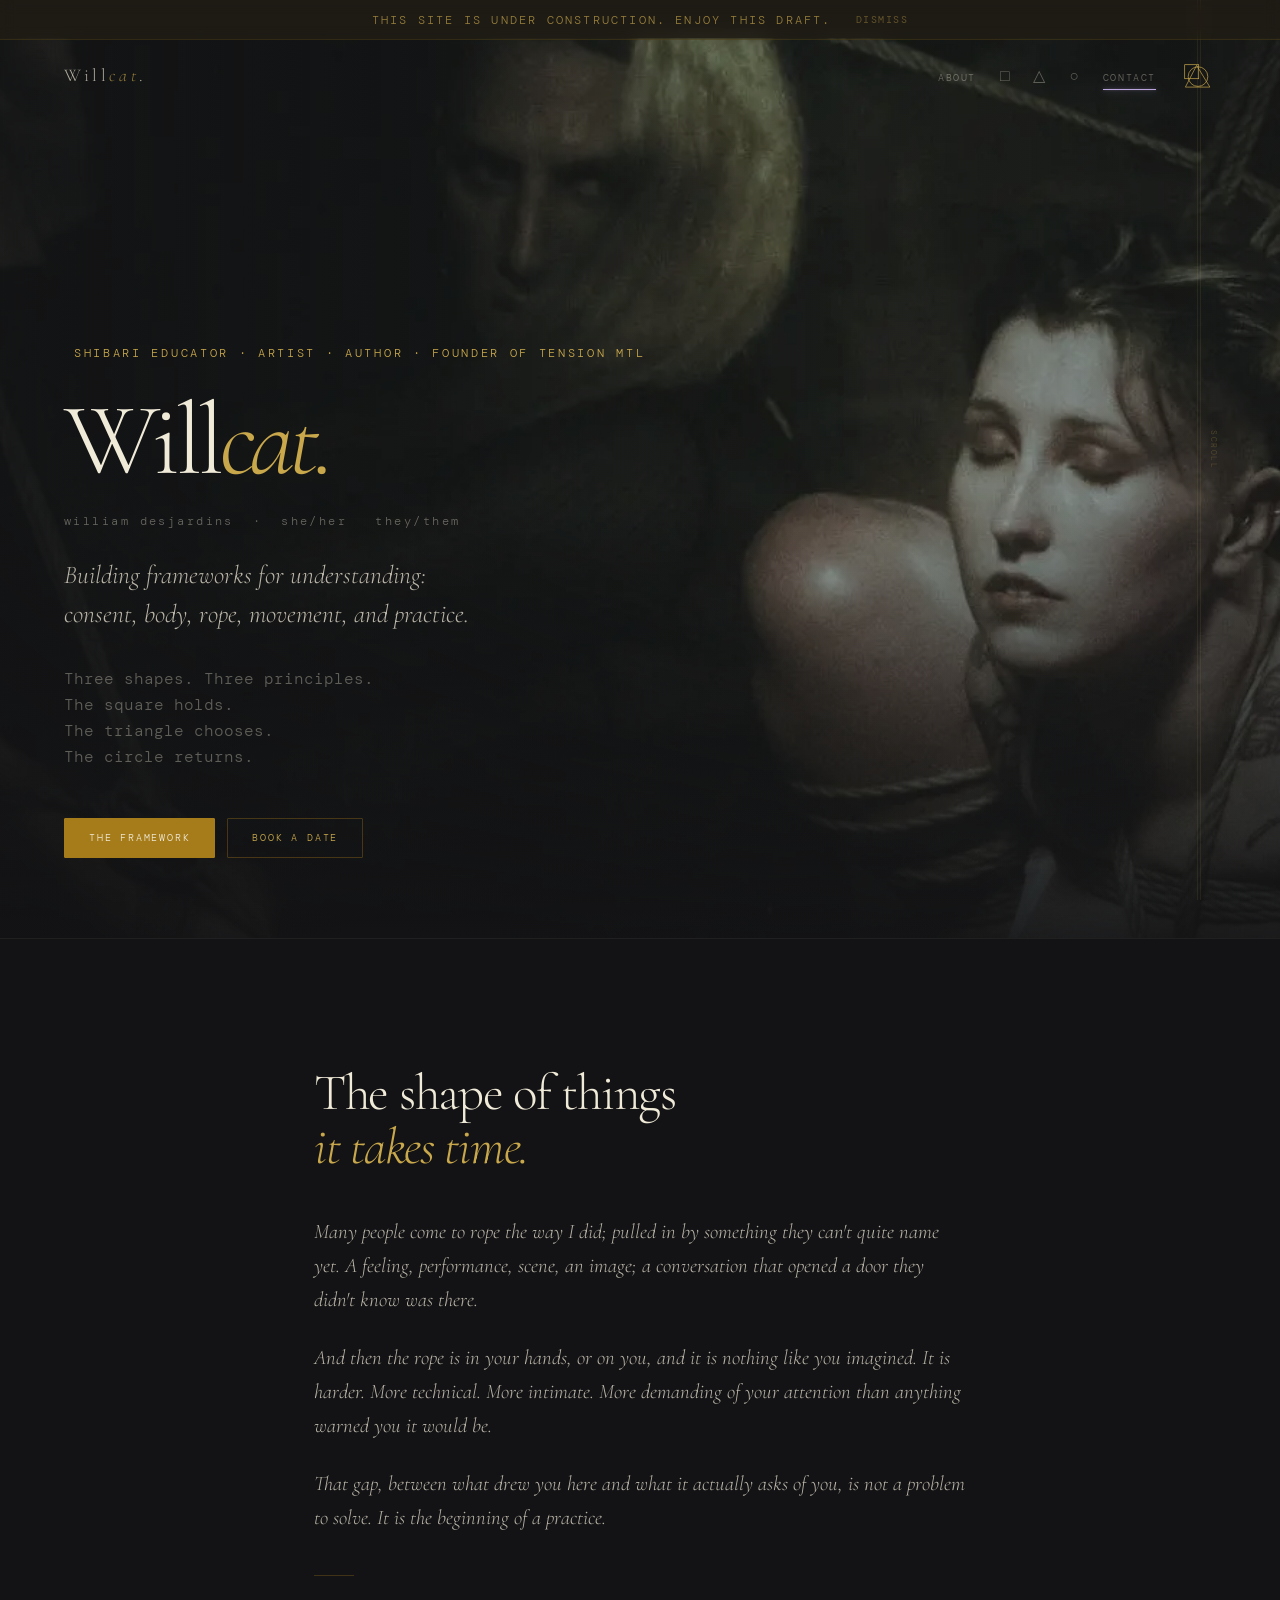
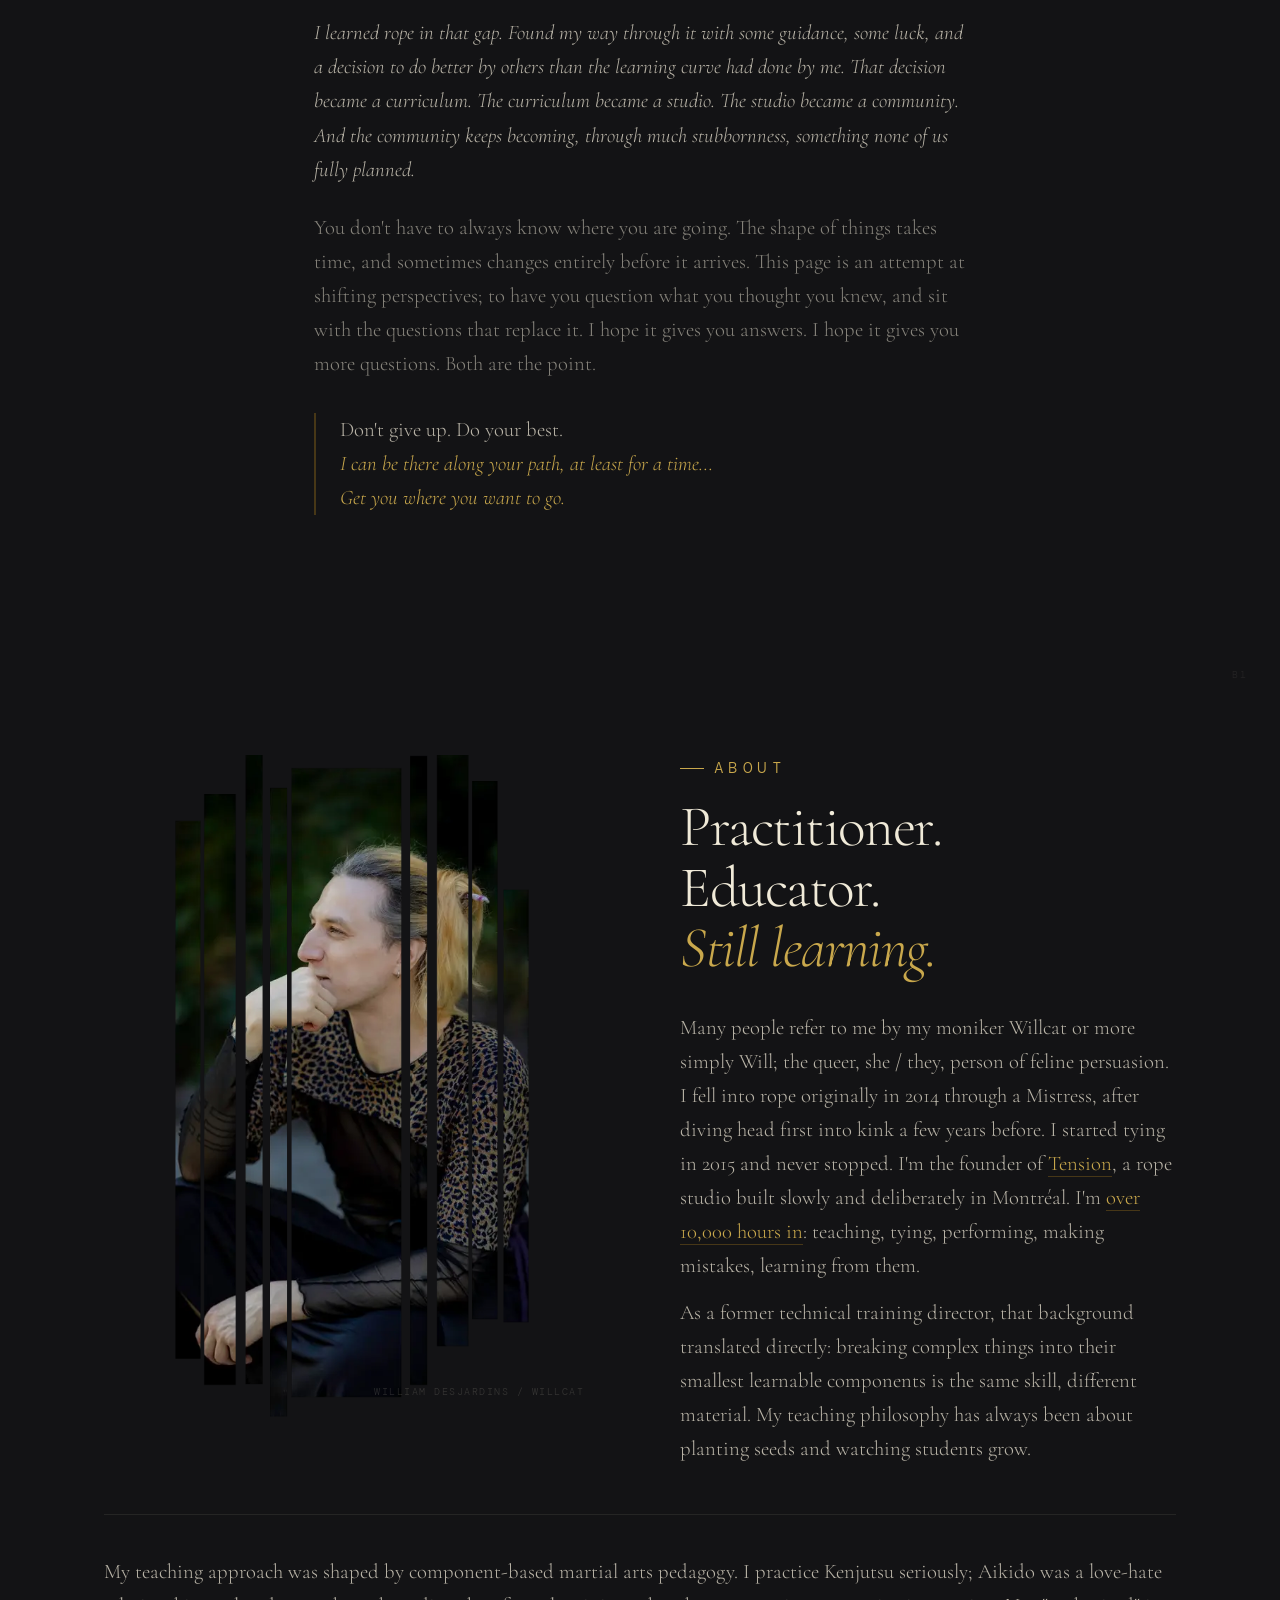
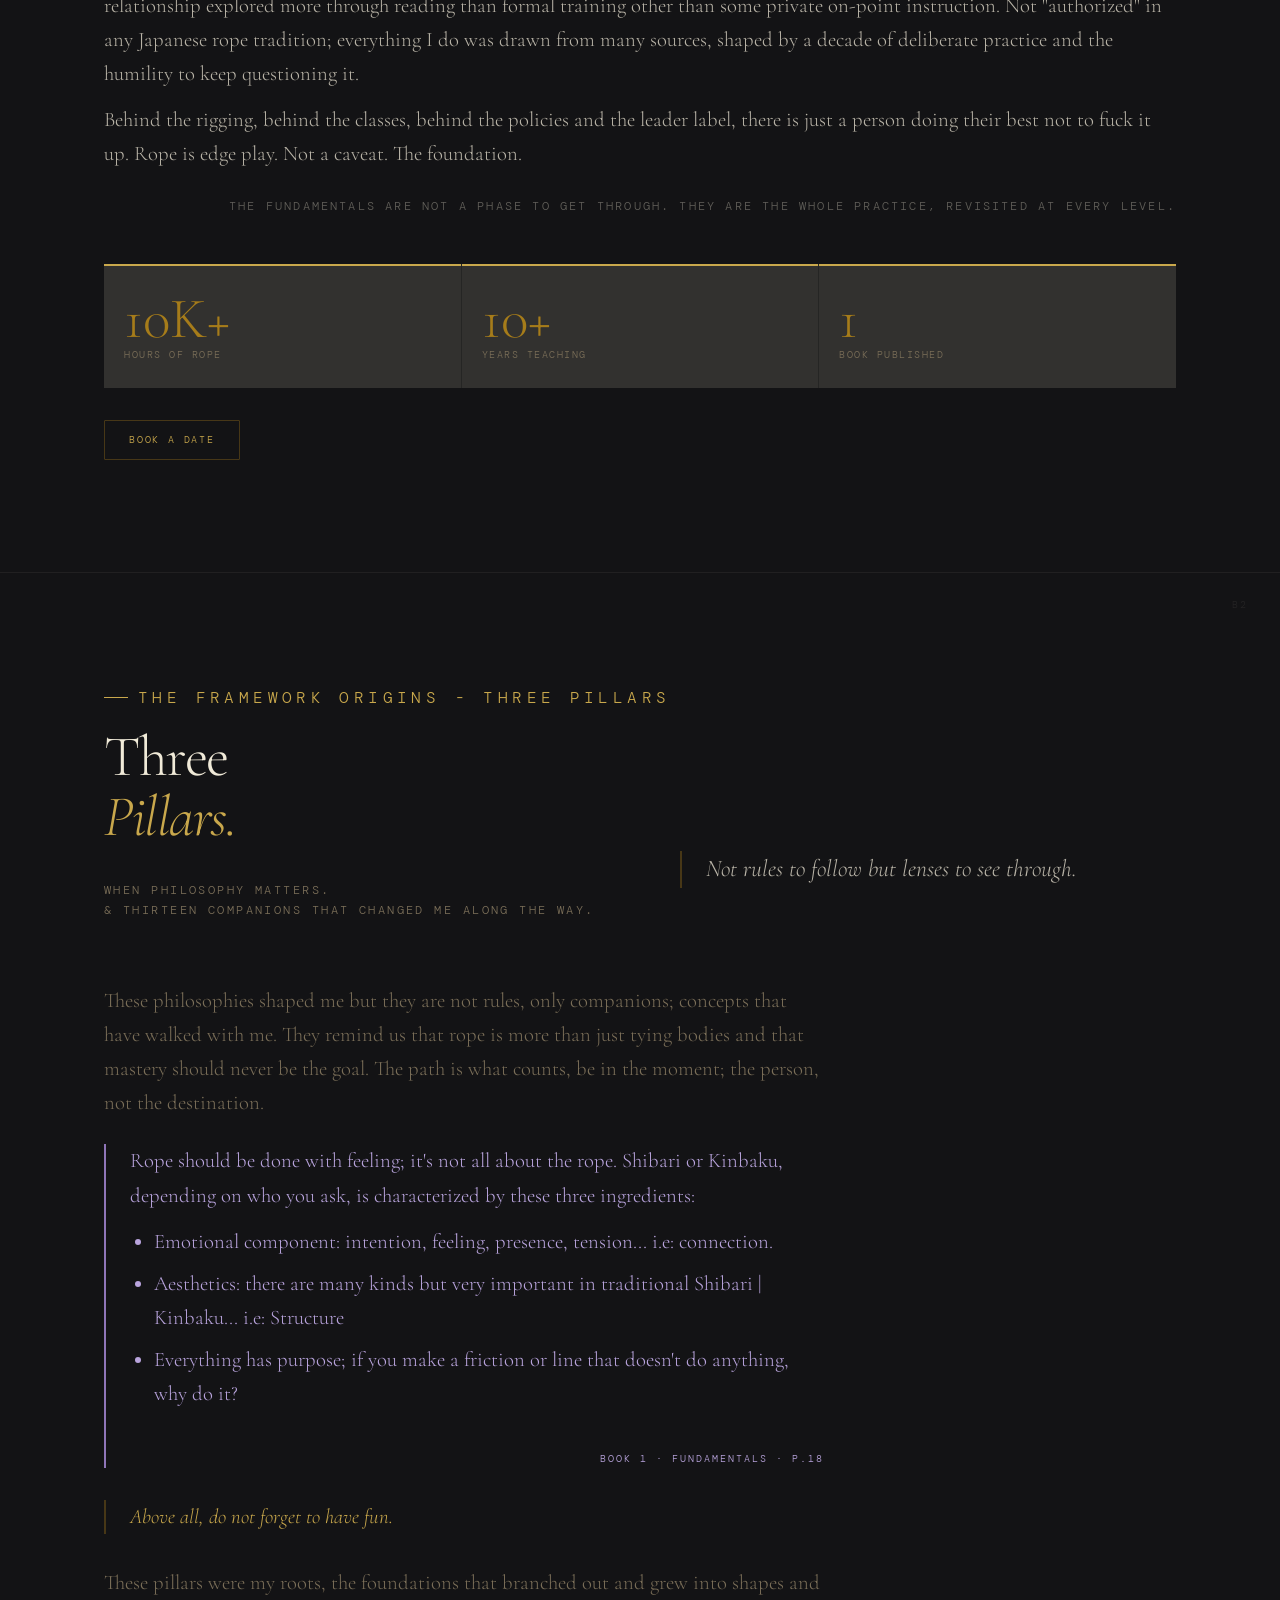
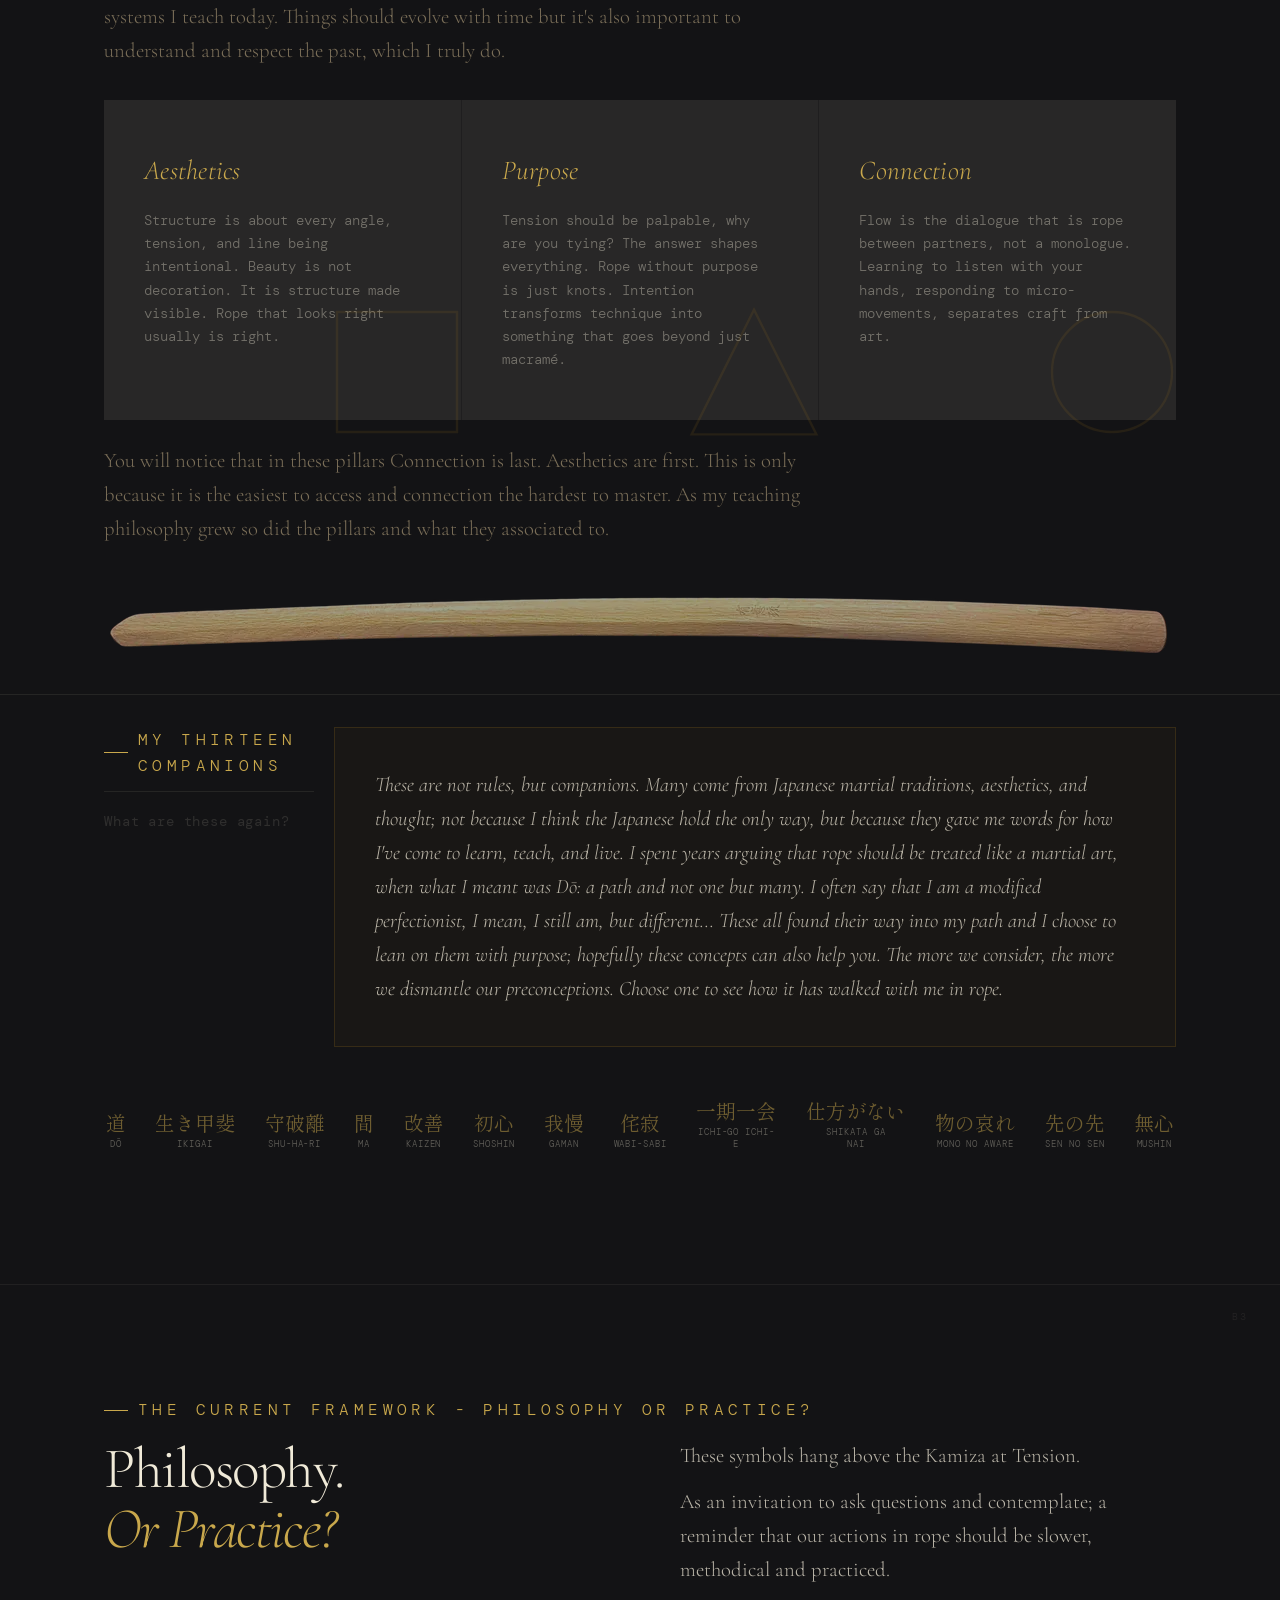
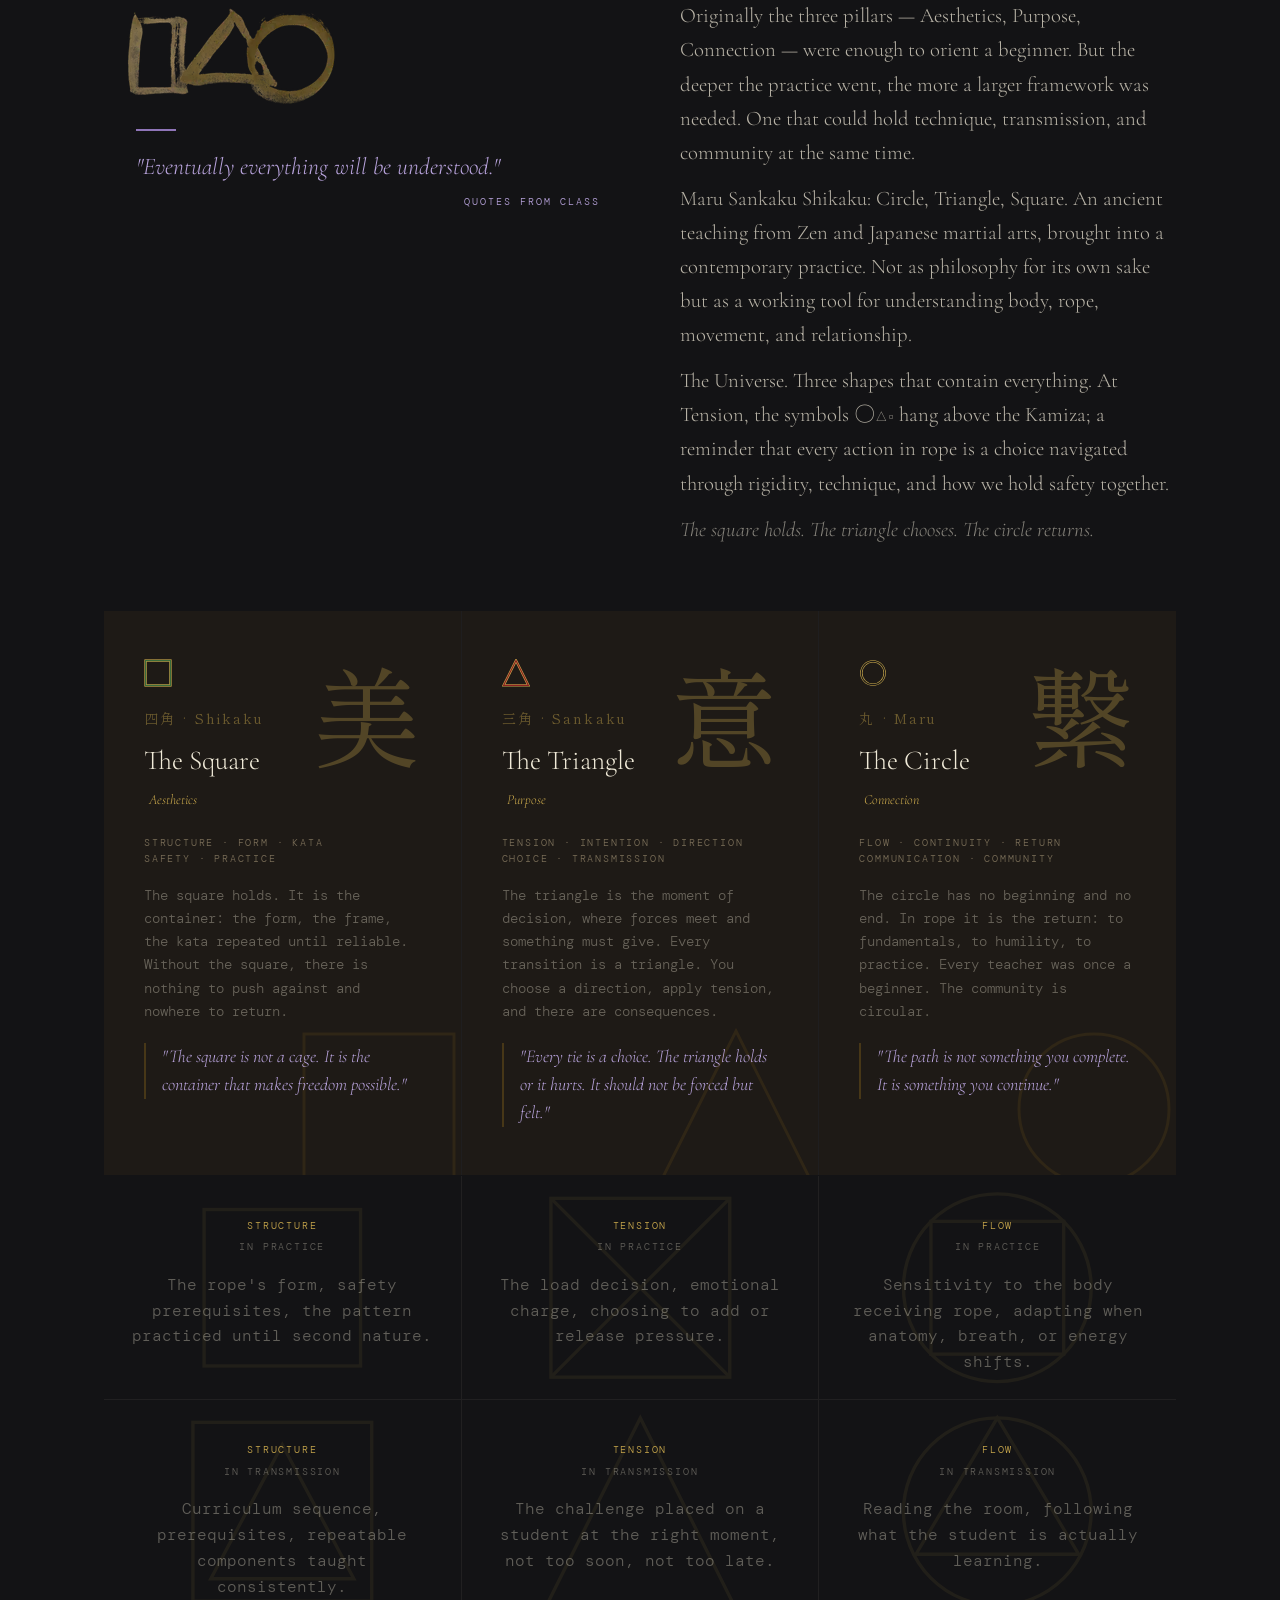
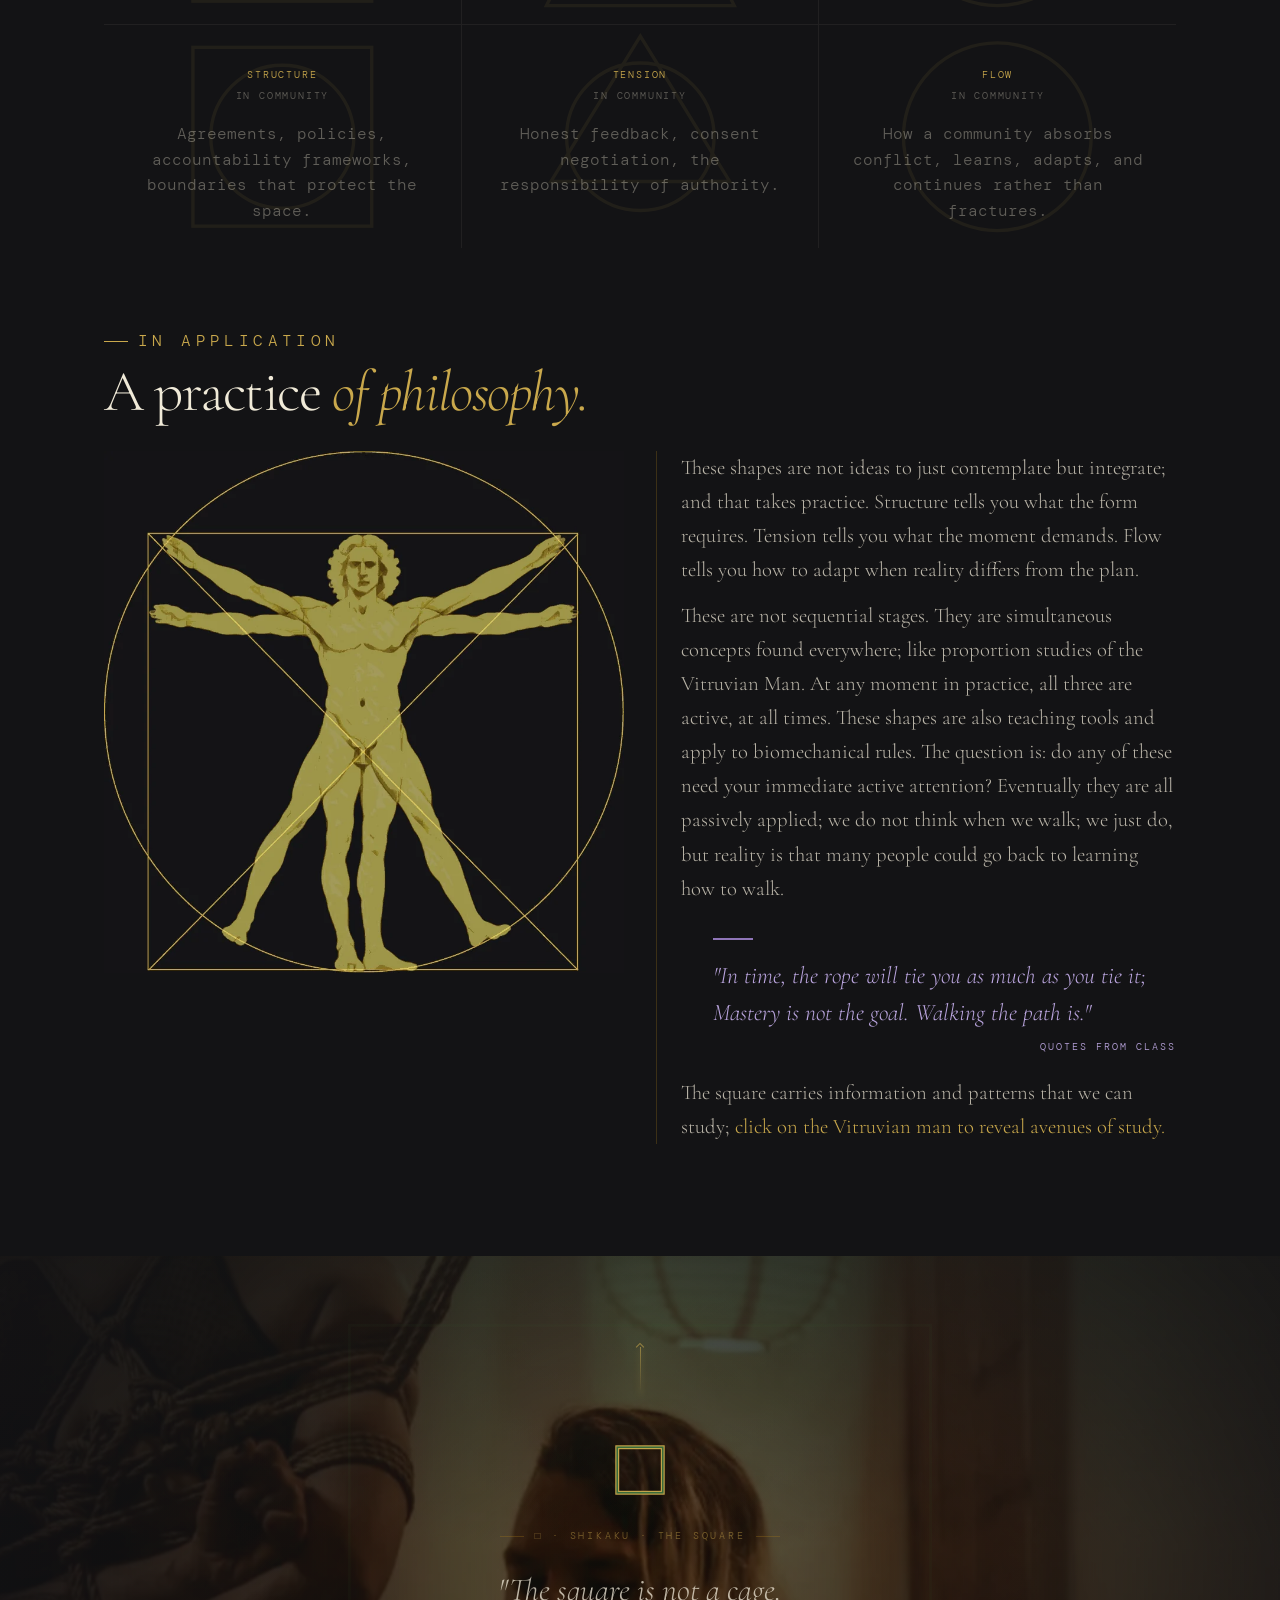
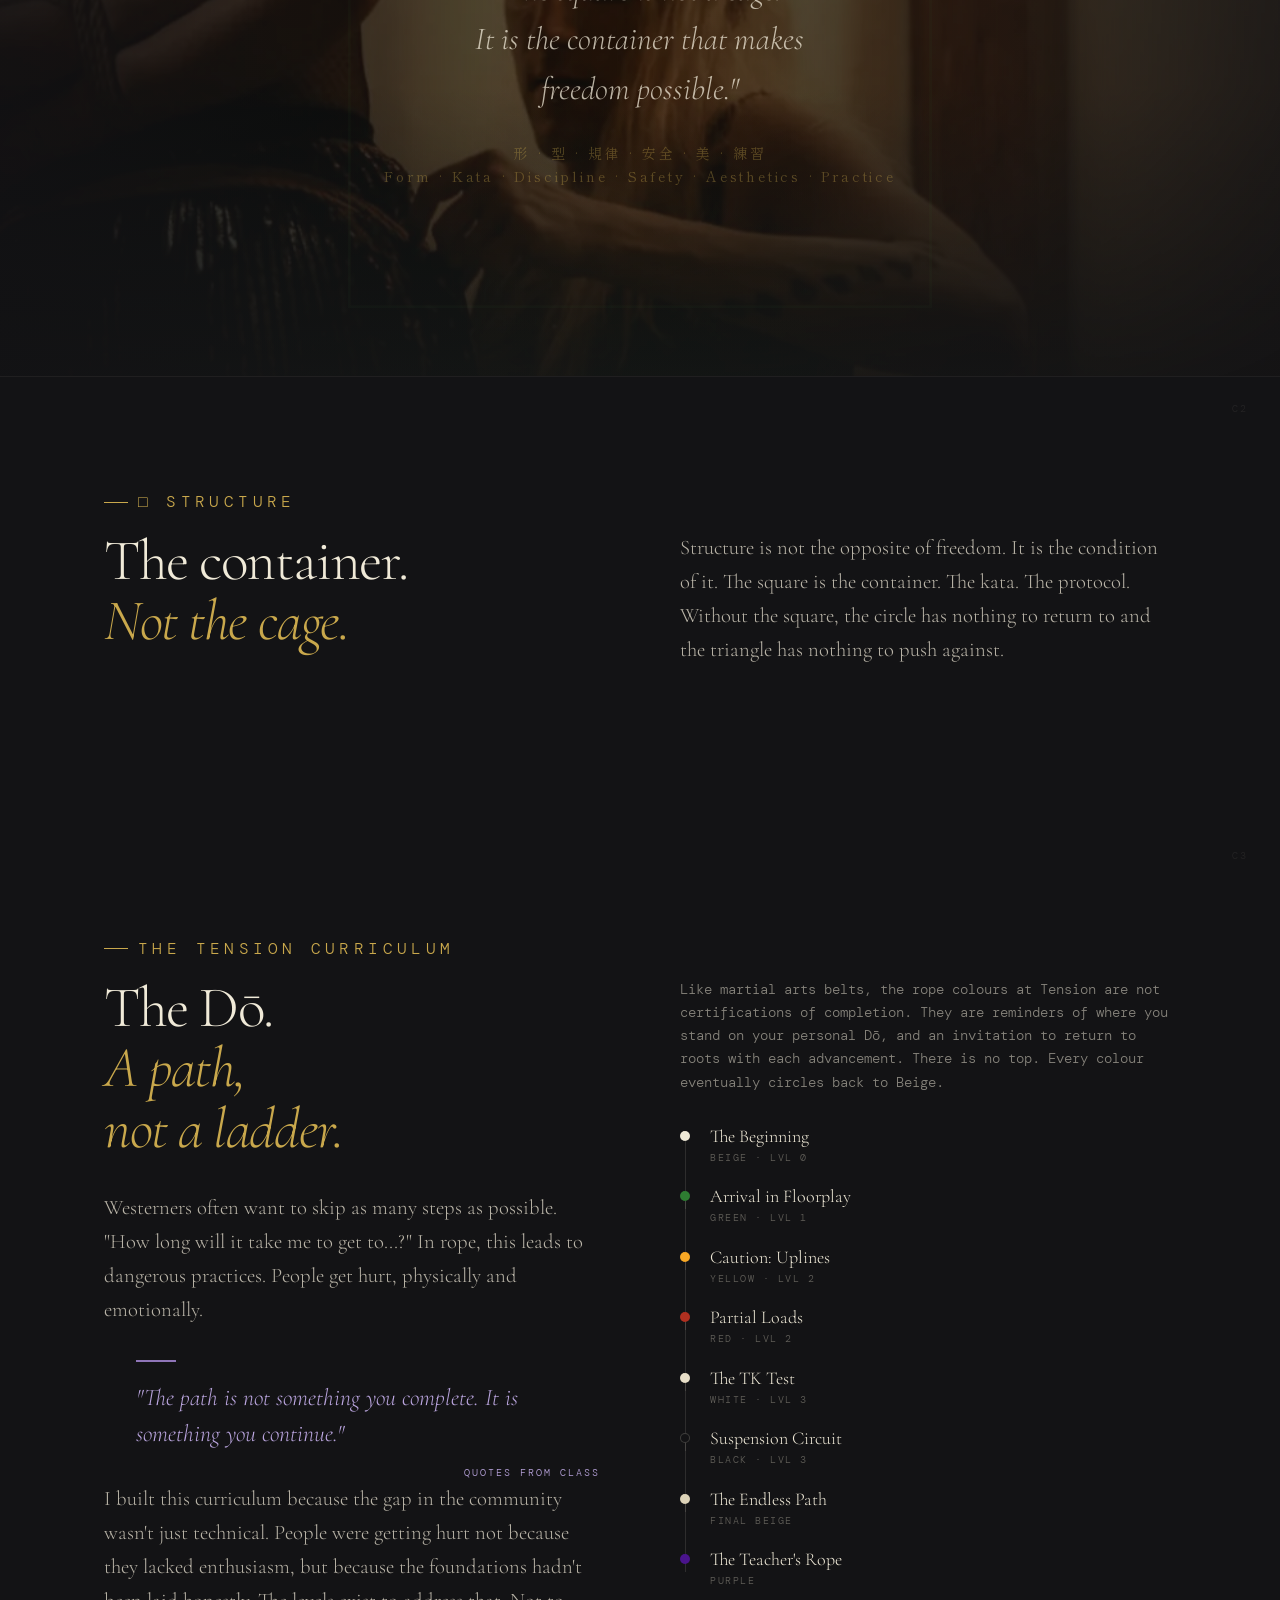
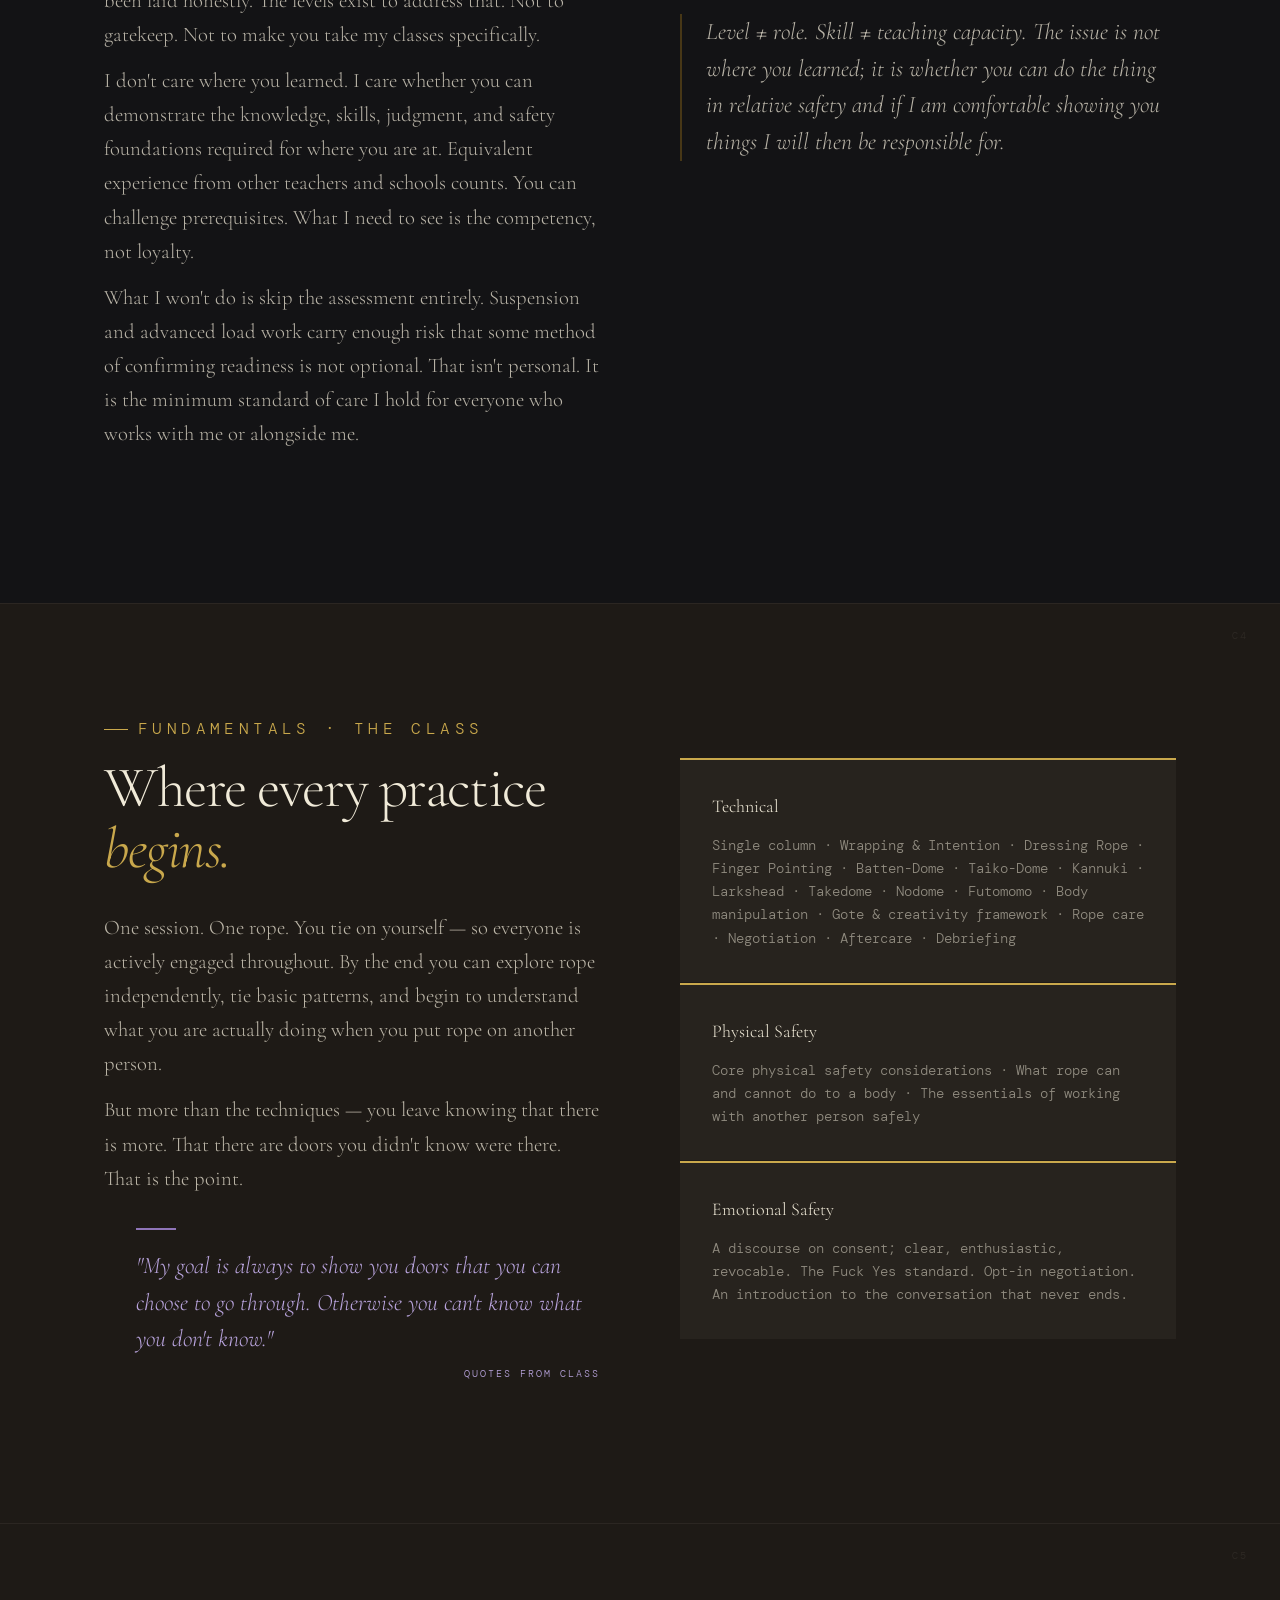
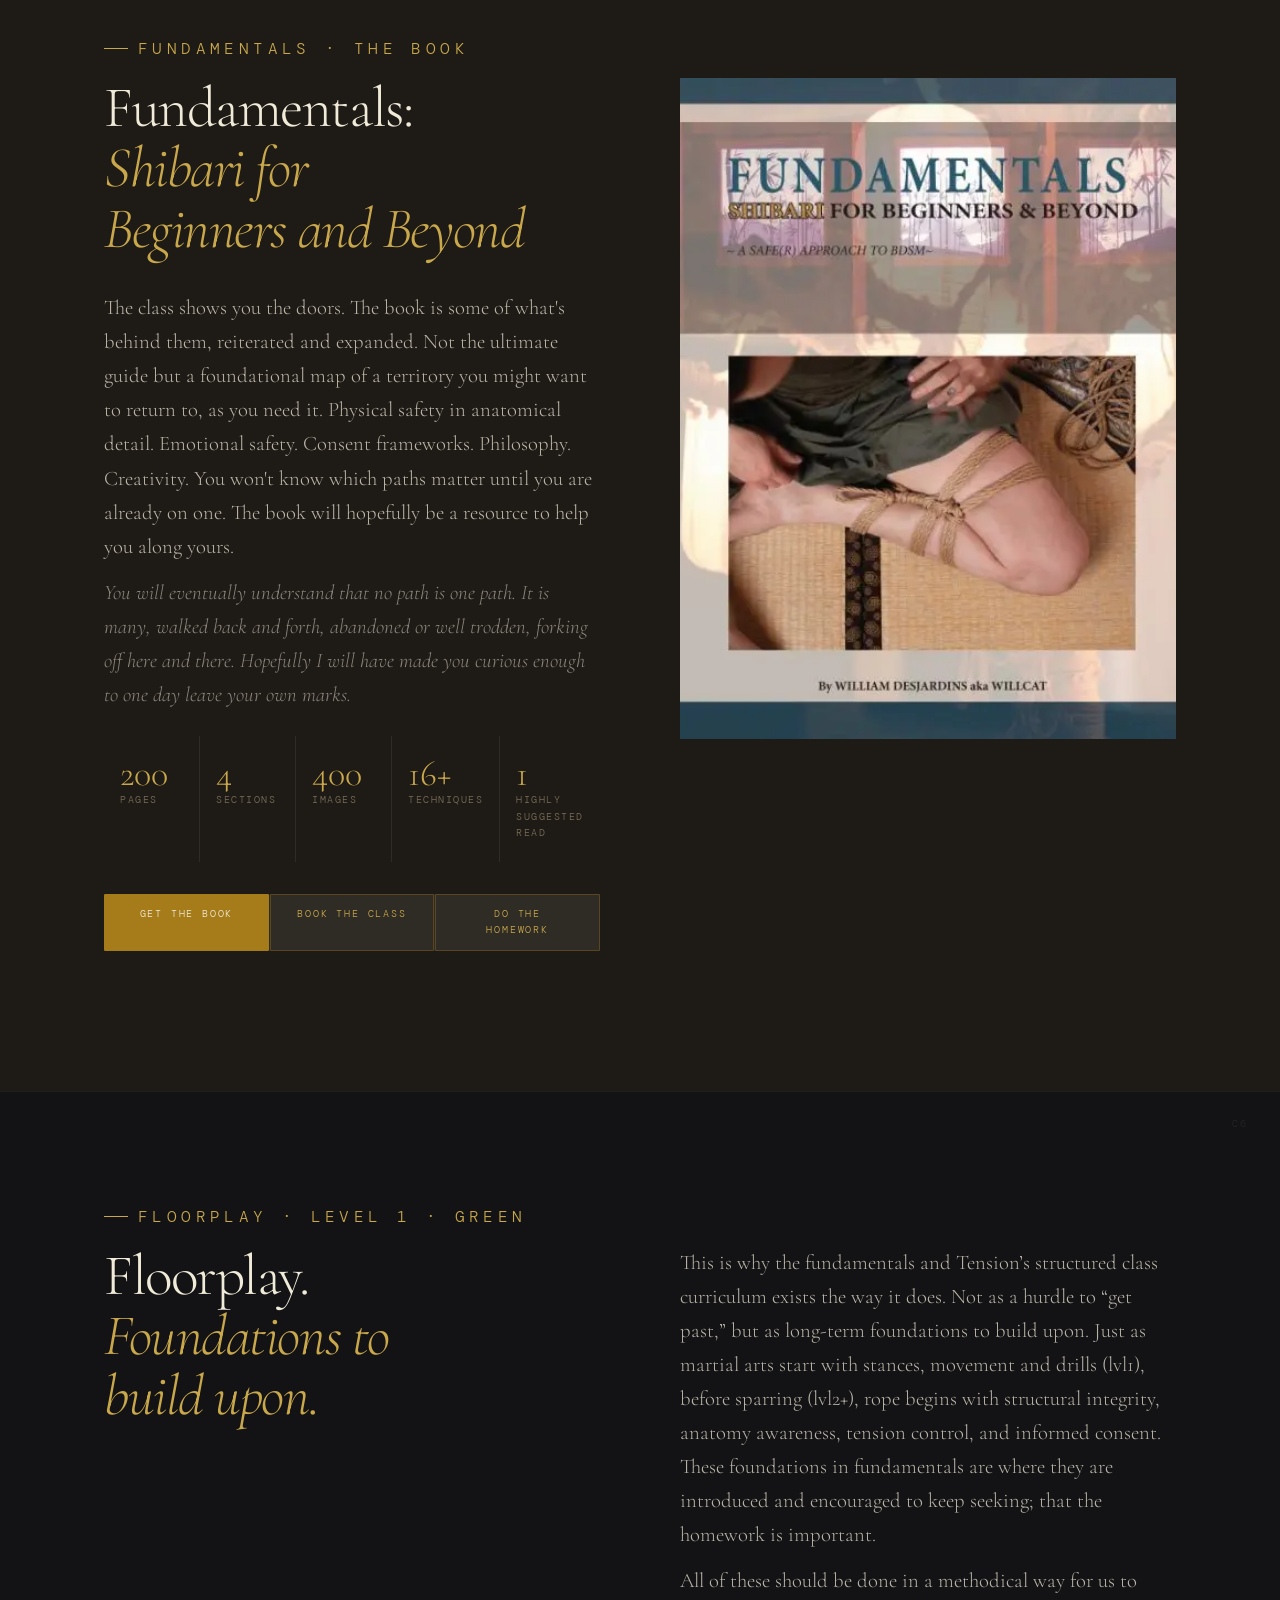
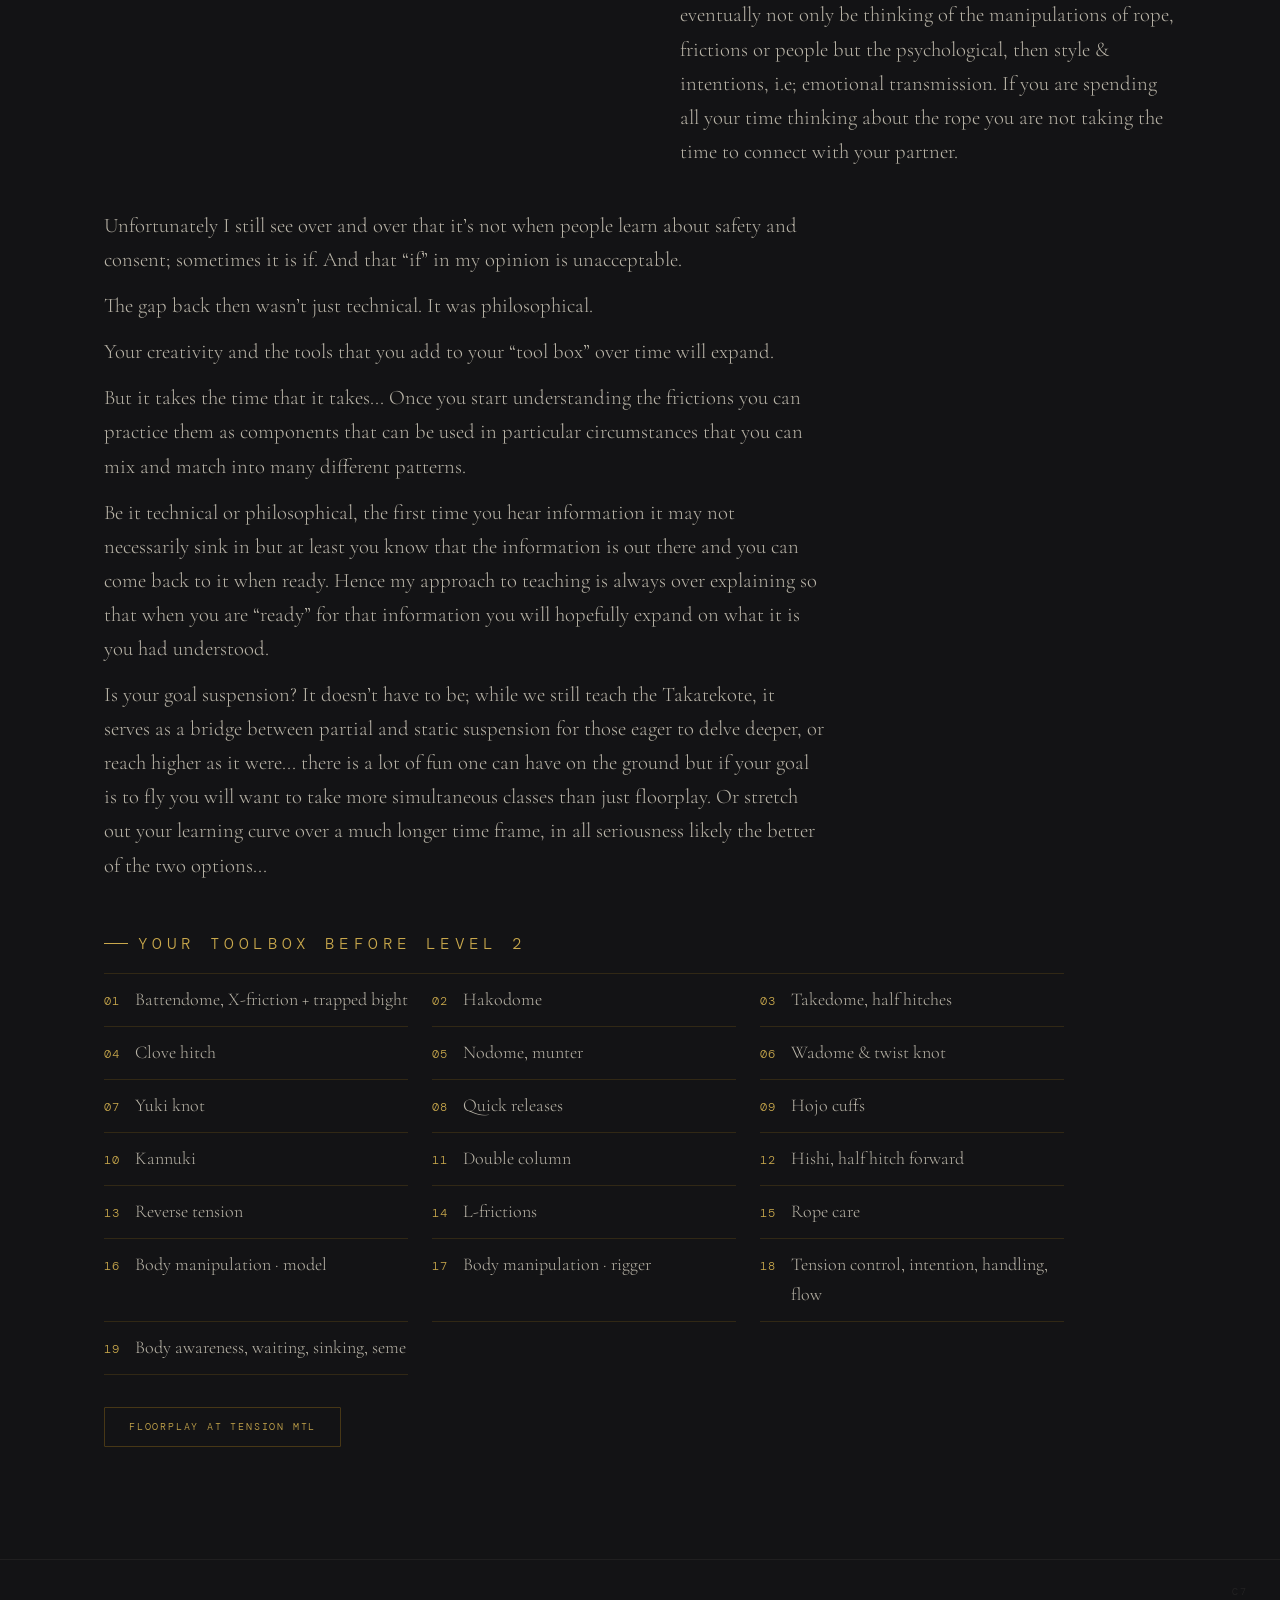
==== commit bb31e066: "update" ====
--- a/index.html
+++ b/index.html
@@ -1069,7 +1069,7 @@
     <div class="lbl fade-in">Floorplay · Level 1 · Green</div>
     <div class="two-col fade-in mb-xl" >
       <div>
-        <h2>Floorplay.<br><em class="t-rope-i">Tools before<br>targets.</em></h2>
+        <h2>Floorplay.<br><em class="t-rope-i">Foundations to<br>build upon.</em></h2>
       </div>
       <div>
         <p class="body-serif mb-md">This is why the fundamentals and Tension’s structured class curriculum exists the way it does. Not as a hurdle to “get past,” but as long-term foundations to build upon. Just as martial arts start with stances, movement and drills (lvl1), before sparring (lvl2+), rope begins with structural integrity, anatomy awareness, tension control, and informed consent. These foundations in fundamentals are where they are introduced and encouraged to keep seeking; that the homework is important.</p>
@@ -2023,7 +2023,7 @@
         <p class="body-serif mb-md" >Anything you might want to do that is outside of standard classes and workshops can be reviewed on a one on one basis.</p>
         <p class="body-serif mb-md" >Boundaries aren&rsquo;t walls. They&rsquo;re guideposts; marking where we stand today, and pointing toward where we can grow tomorrow.</p>
         <p class="body-mono mb-lg">Floating bamboo · Particular transitions · Exploding harnesses · Evaluations</p>
-        <a href="mailto:contact@willcatropes.art?subject=Private%20class" class="btn btn--outline">Ask about a private</a>
+        <a href="#contact" class="btn btn--outline">Ask about a private</a>
       </div>
     </div>
   </div>
@@ -2307,9 +2307,10 @@
 <footer class="site-footer">
   <a href="#" class="footer__logo--dim">Will<em class="footer__logo-em">cat</em></a>
   <ul class="footer__links">
-    <li><a href="#pillars" class="lbl-dec-16">The Framework</a></li>
     <li><a href="#about" class="lbl-dec-16">About</a></li>
+    <li><a href="#framework" class="lbl-dec-16">The Framework</a></li>
     <li><a href="#path" class="lbl-dec-16">The Path</a></li>
+    <li><a href="#workshops" class="lbl-dec-16">Workshops</a></li>
     <li><a href="#contact" class="lbl-dec-16">Work with me</a></li>
     <li><a href="https://tensionmtl.ca" target="_blank" class="lbl-dec-16">Tension MTL</a></li>
   </ul>
@@ -2340,30 +2341,39 @@
       <div class="nav-menu__wordmark">Will<em>cat</em>.</div>
       <nav class="nav-menu__nav">
         <a href="#about">About</a>
-        <a href="#pillars">The Framework</a>
+        <a href="#framework">The Framework</a>
         <a href="#pillars">The Pillars &amp; Companions</a>
 
         <a href="#break-sq" class="nav--shape">□ · Shikaku · Structure</a>
 
         <a href="#path">The Path</a>
+        <a href="#fundamentals">Fundamentals · The Class</a>
         <a href="#book">The Book</a>
+        <a href="#floorplay">Floorplay · Level 1</a>
+        <a href="#safety">Safe(r) · Not Safe</a>
         <a href="#skill">Skill · Not Rank</a>
+        <a href="#lab">The Lab</a>
 
         <a href="#break-tri" class="nav--shape">△ · Sankaku · Tension</a>
 
+        <a href="#level-2">Level 2 · Tying From, Tying To</a>
         <a href="#nawajutsu">Nawajutsu</a>
+
+        <a href="#break-circ" class="nav--shape">○ · Maru · Flow</a>
+
+        <a href="#flow">Seme · Flow</a>
+        <a href="#dialogue">Flow in Practice</a>
+        <a href="#seme-study-group">Seme Study Group</a>
+        <a href="#in-the-world">In the World</a>
+        <a href="#dynamics">Dynamics · Privates</a>
+        <a href="#practice">Every Teacher Returns</a>
+
+        <a href="#break-inf" class="nav--shape">∞ · Mugen · The Infinite</a>
+
         <a href="#workshops">Workshops</a>
         <a href="#parties">Private Parties</a>
         <a href="#residencies">Residencies</a>
         <a href="#production">Production · Performance</a>
-
-        <a href="#break-circ" class="nav--shape">○ · Maru · Flow</a>
-
-        <a href="#flow">Seme · Flow</a>
-        <a href="#in-the-world">In the World</a>
-
-        <a href="#break-inf" class="nav--shape">∞ · Mugen · The Infinite</a>
-
         <a href="#continue">Dō · Continue</a>
         <a href="#contact">Contact</a>
 
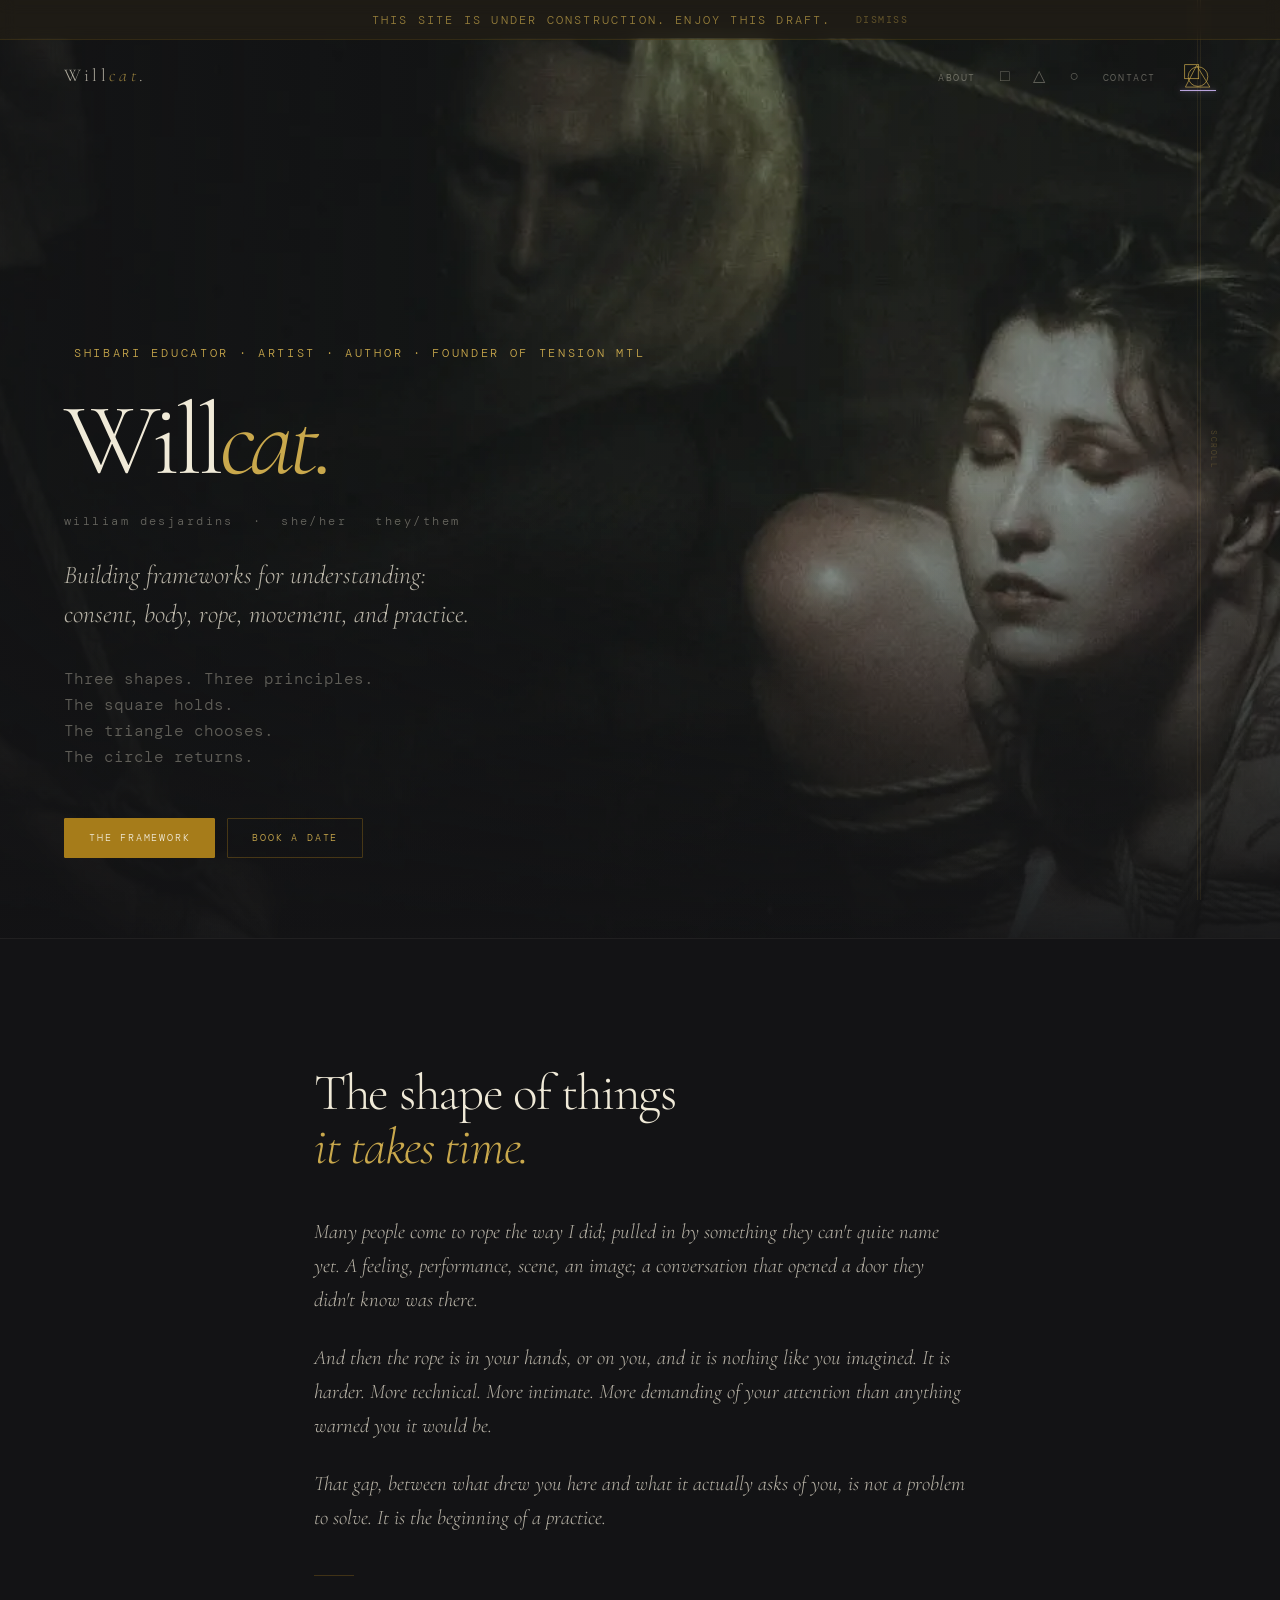
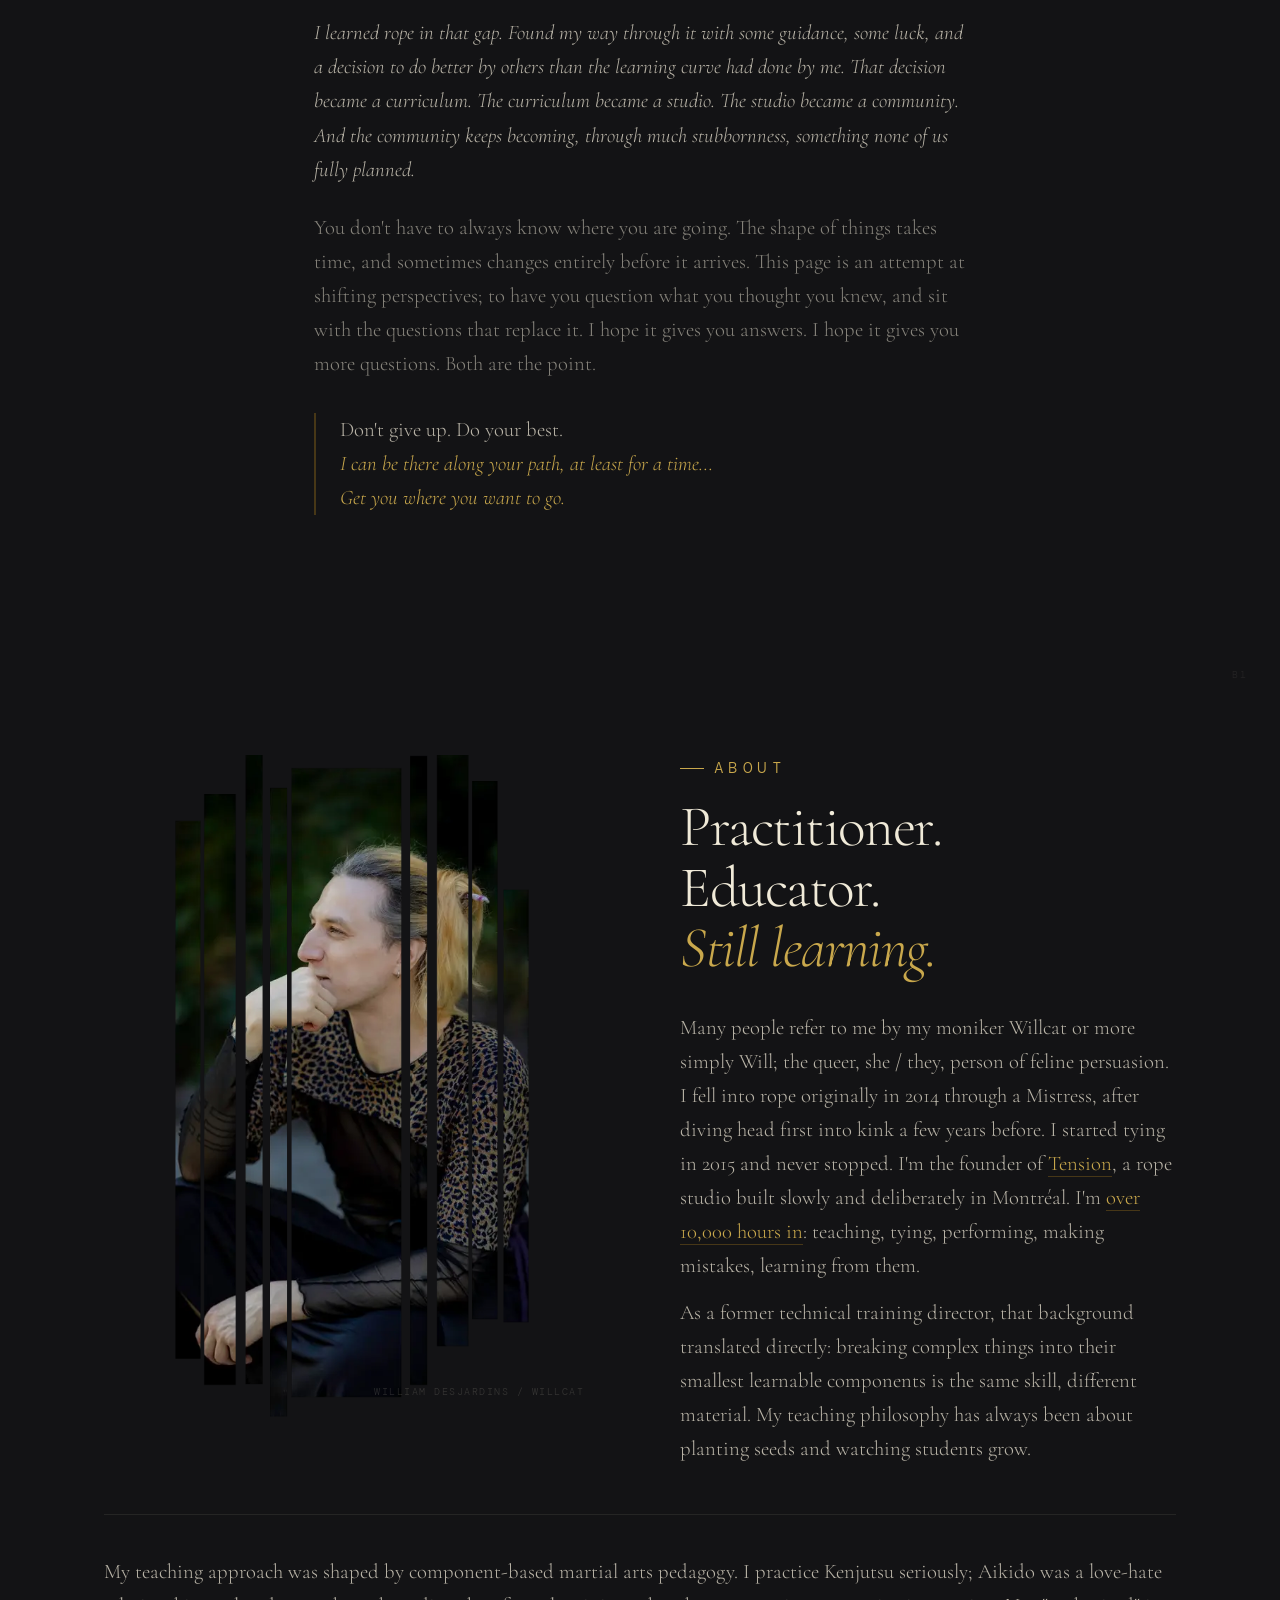
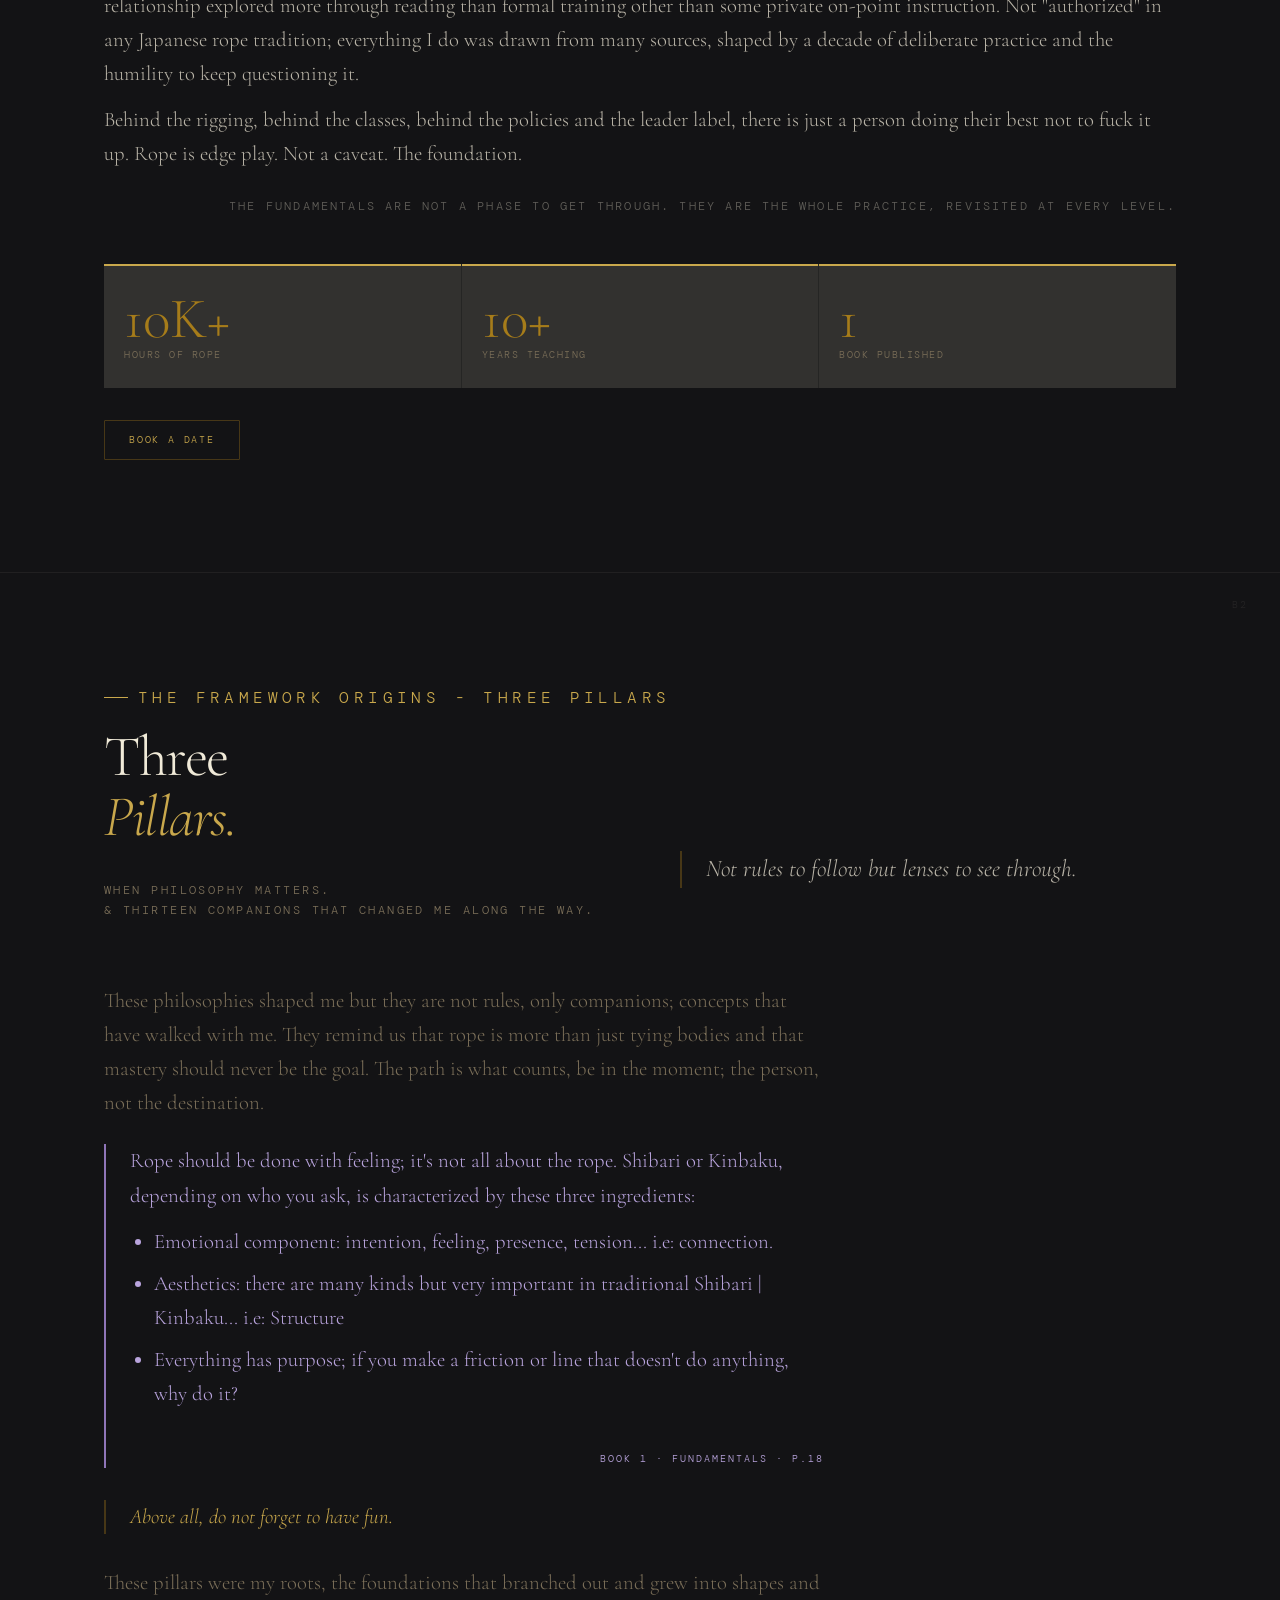
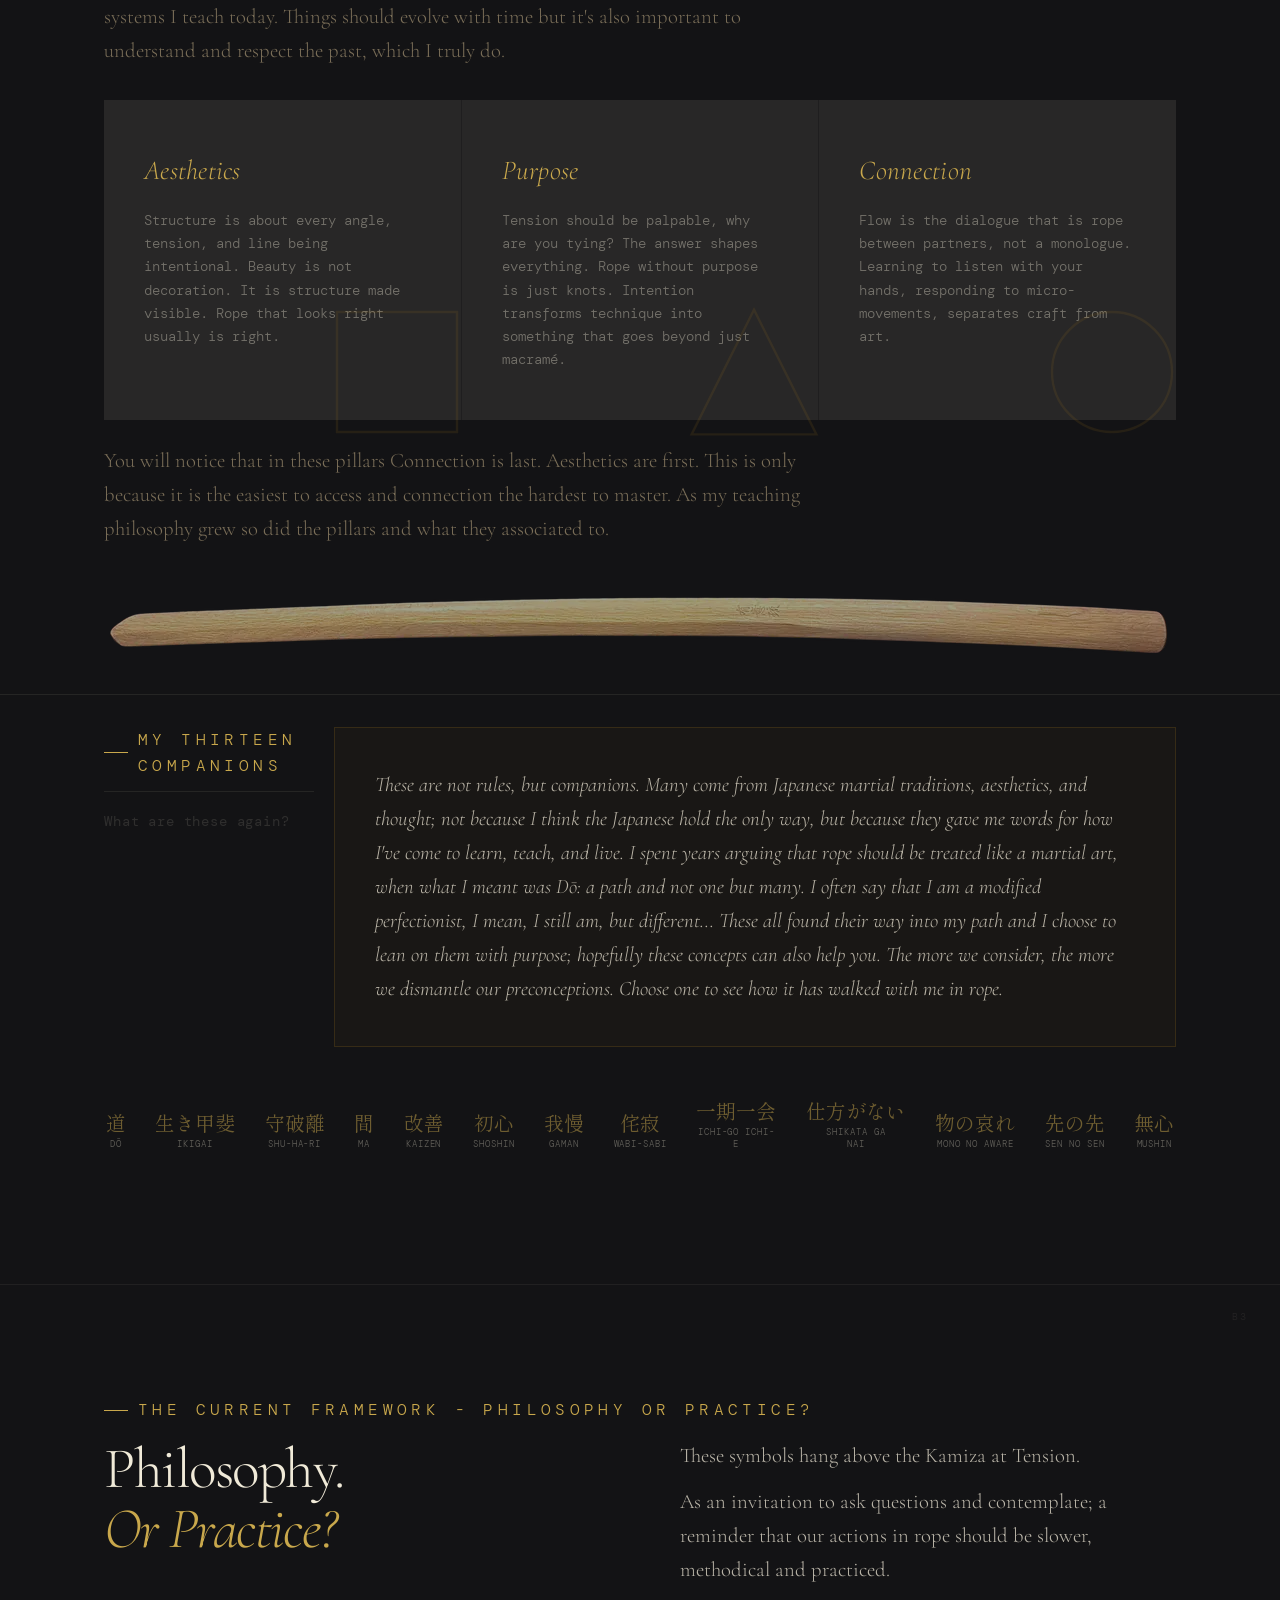
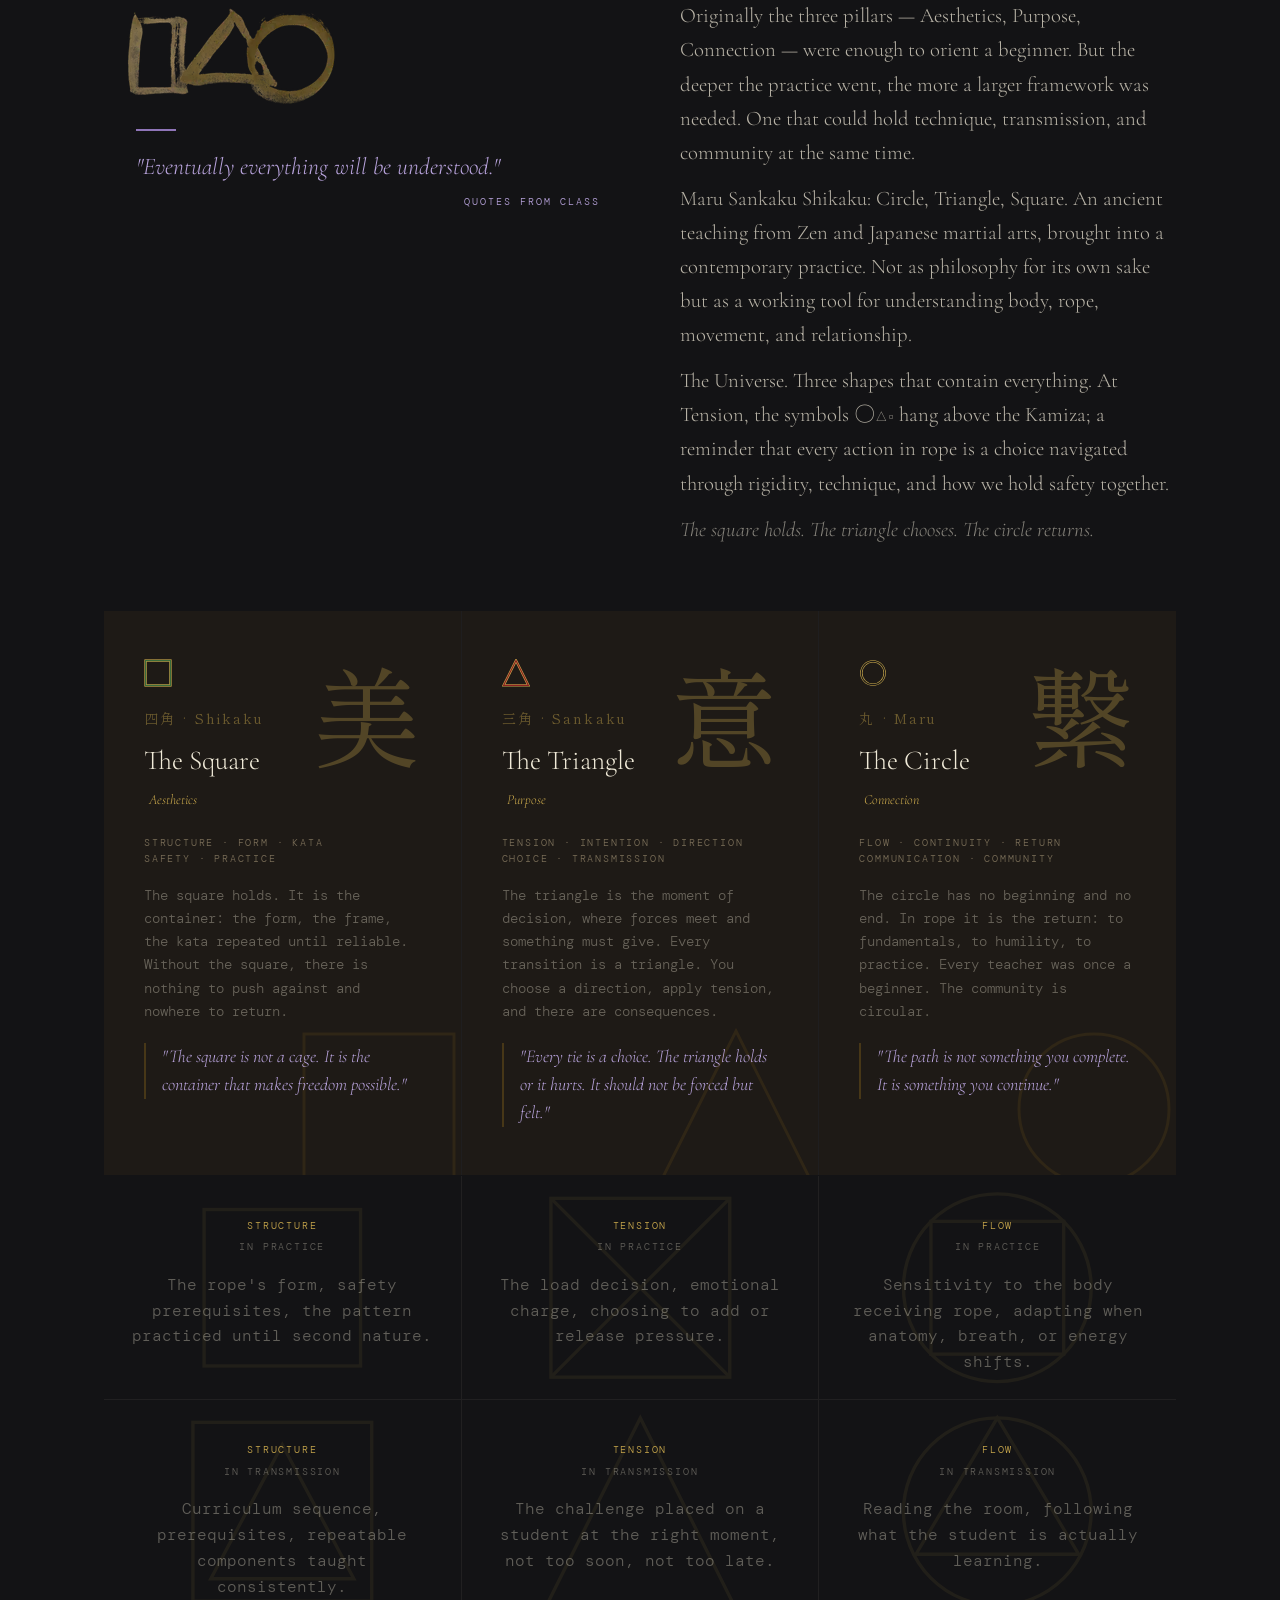
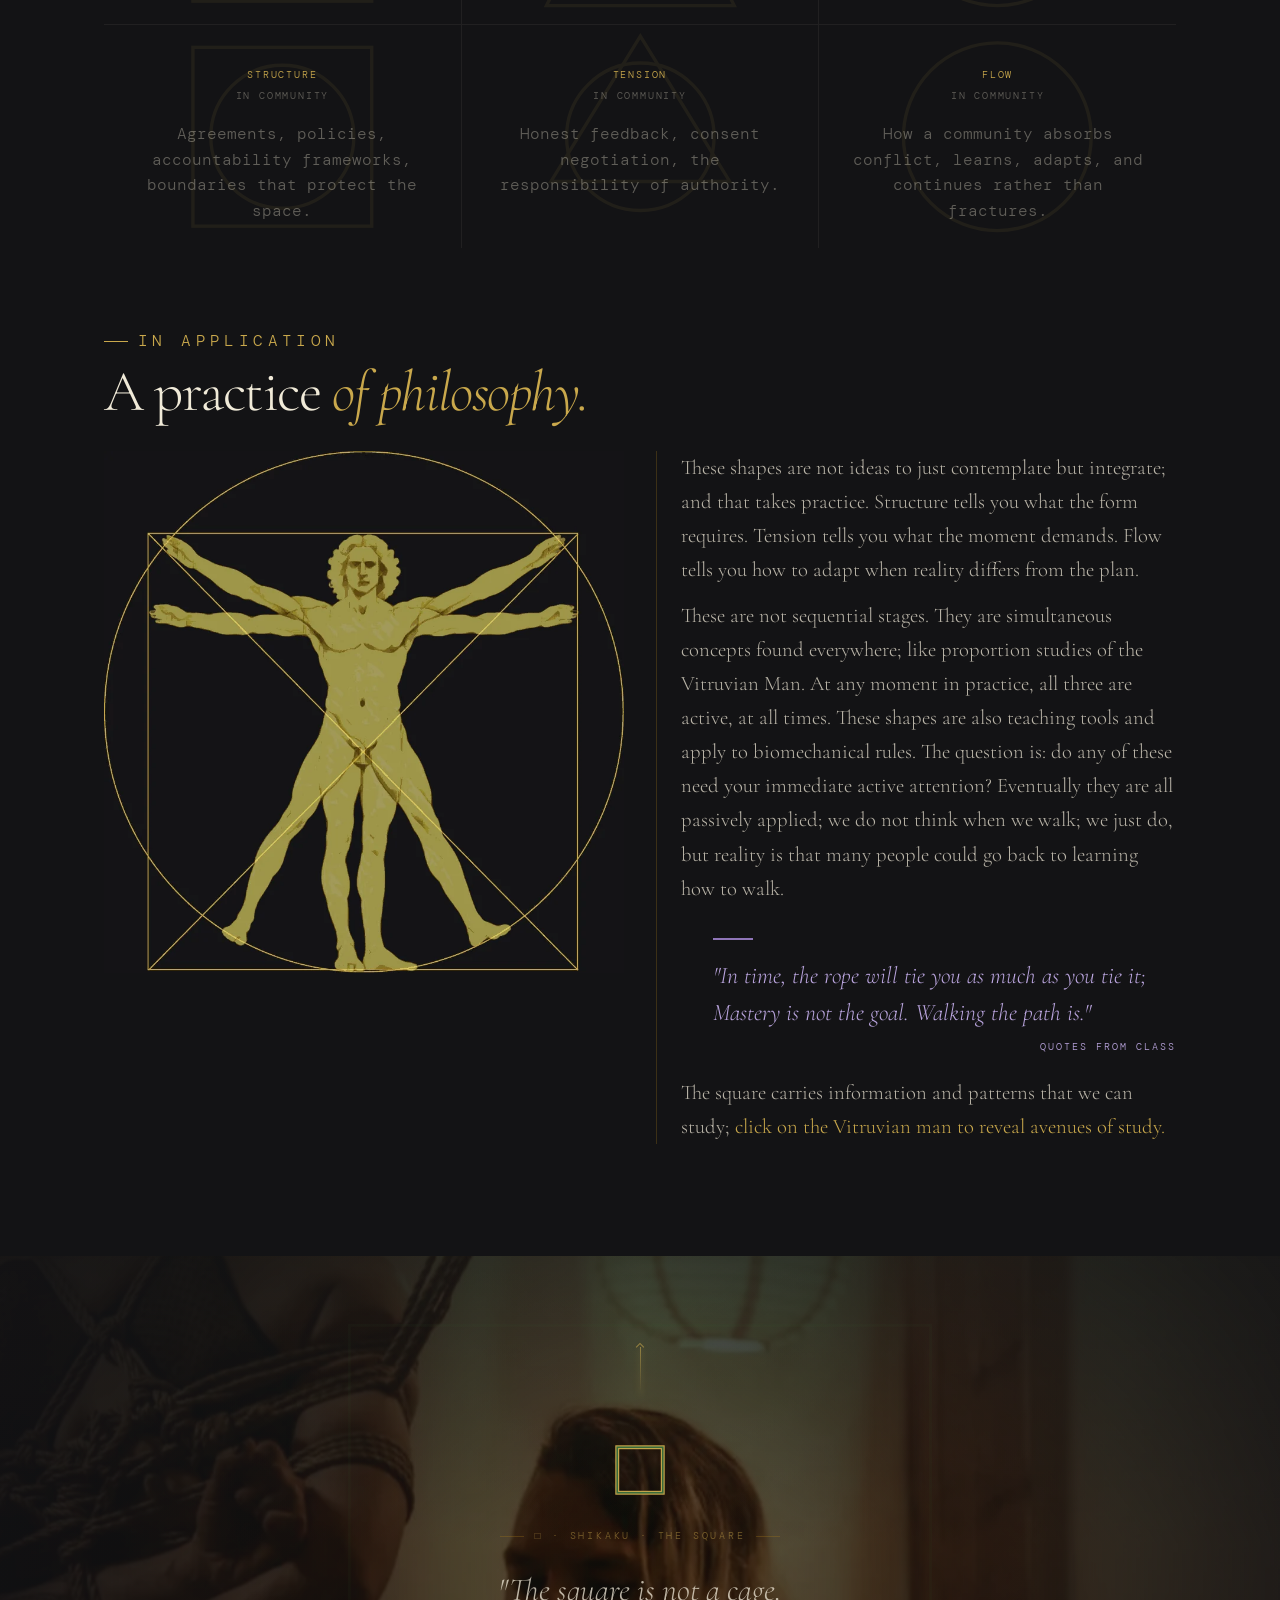
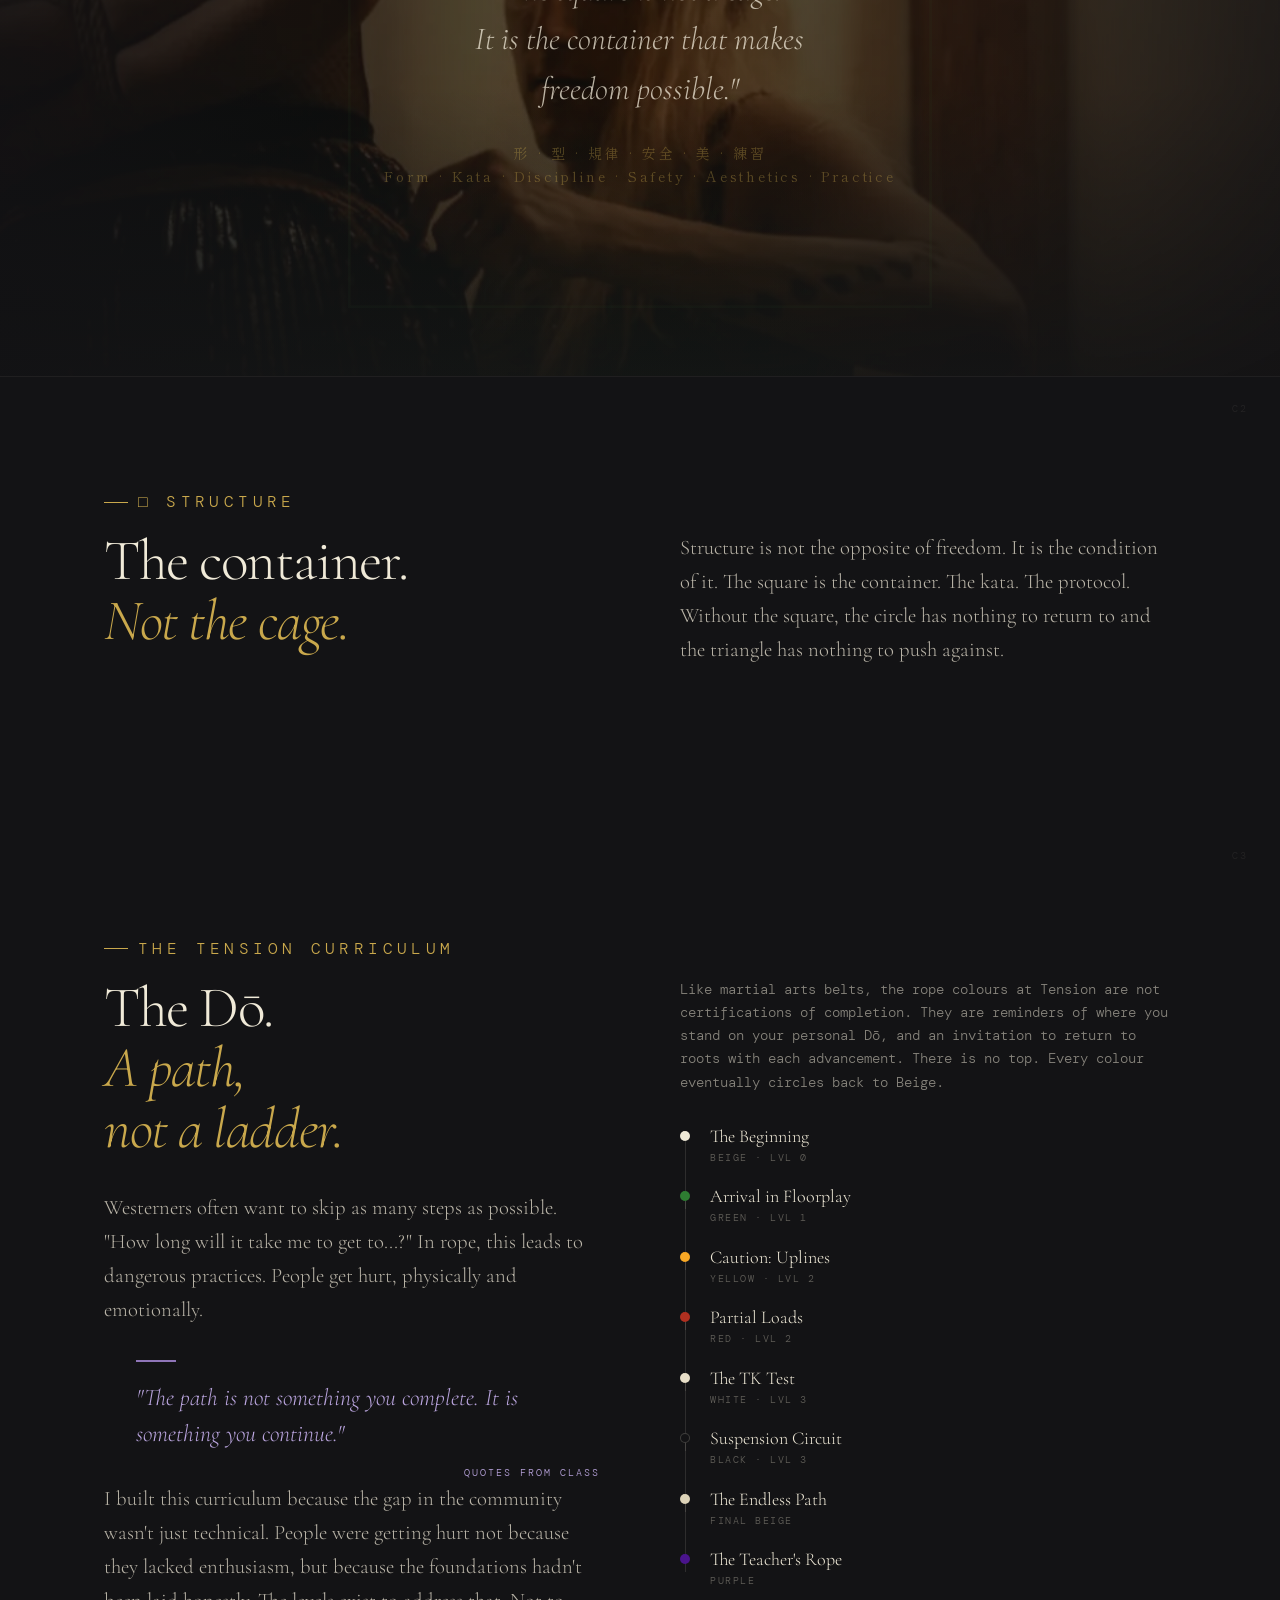
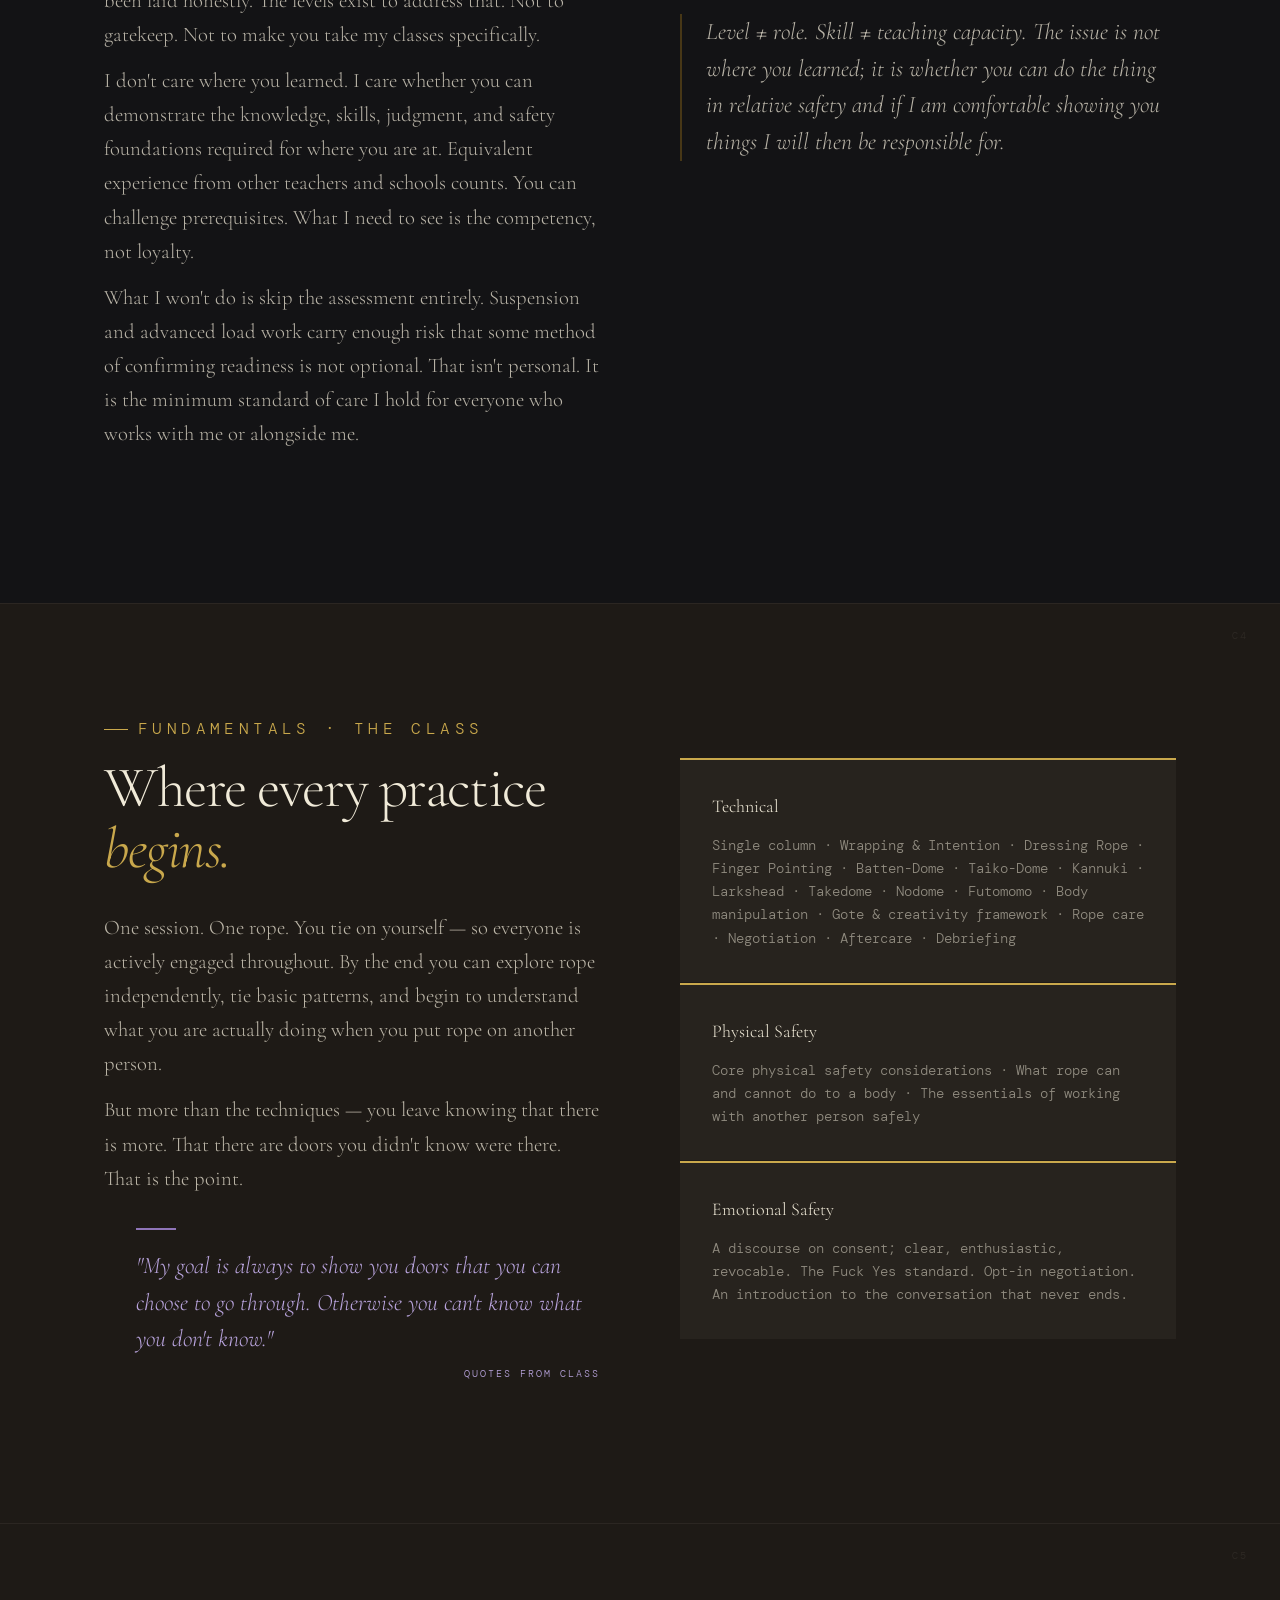
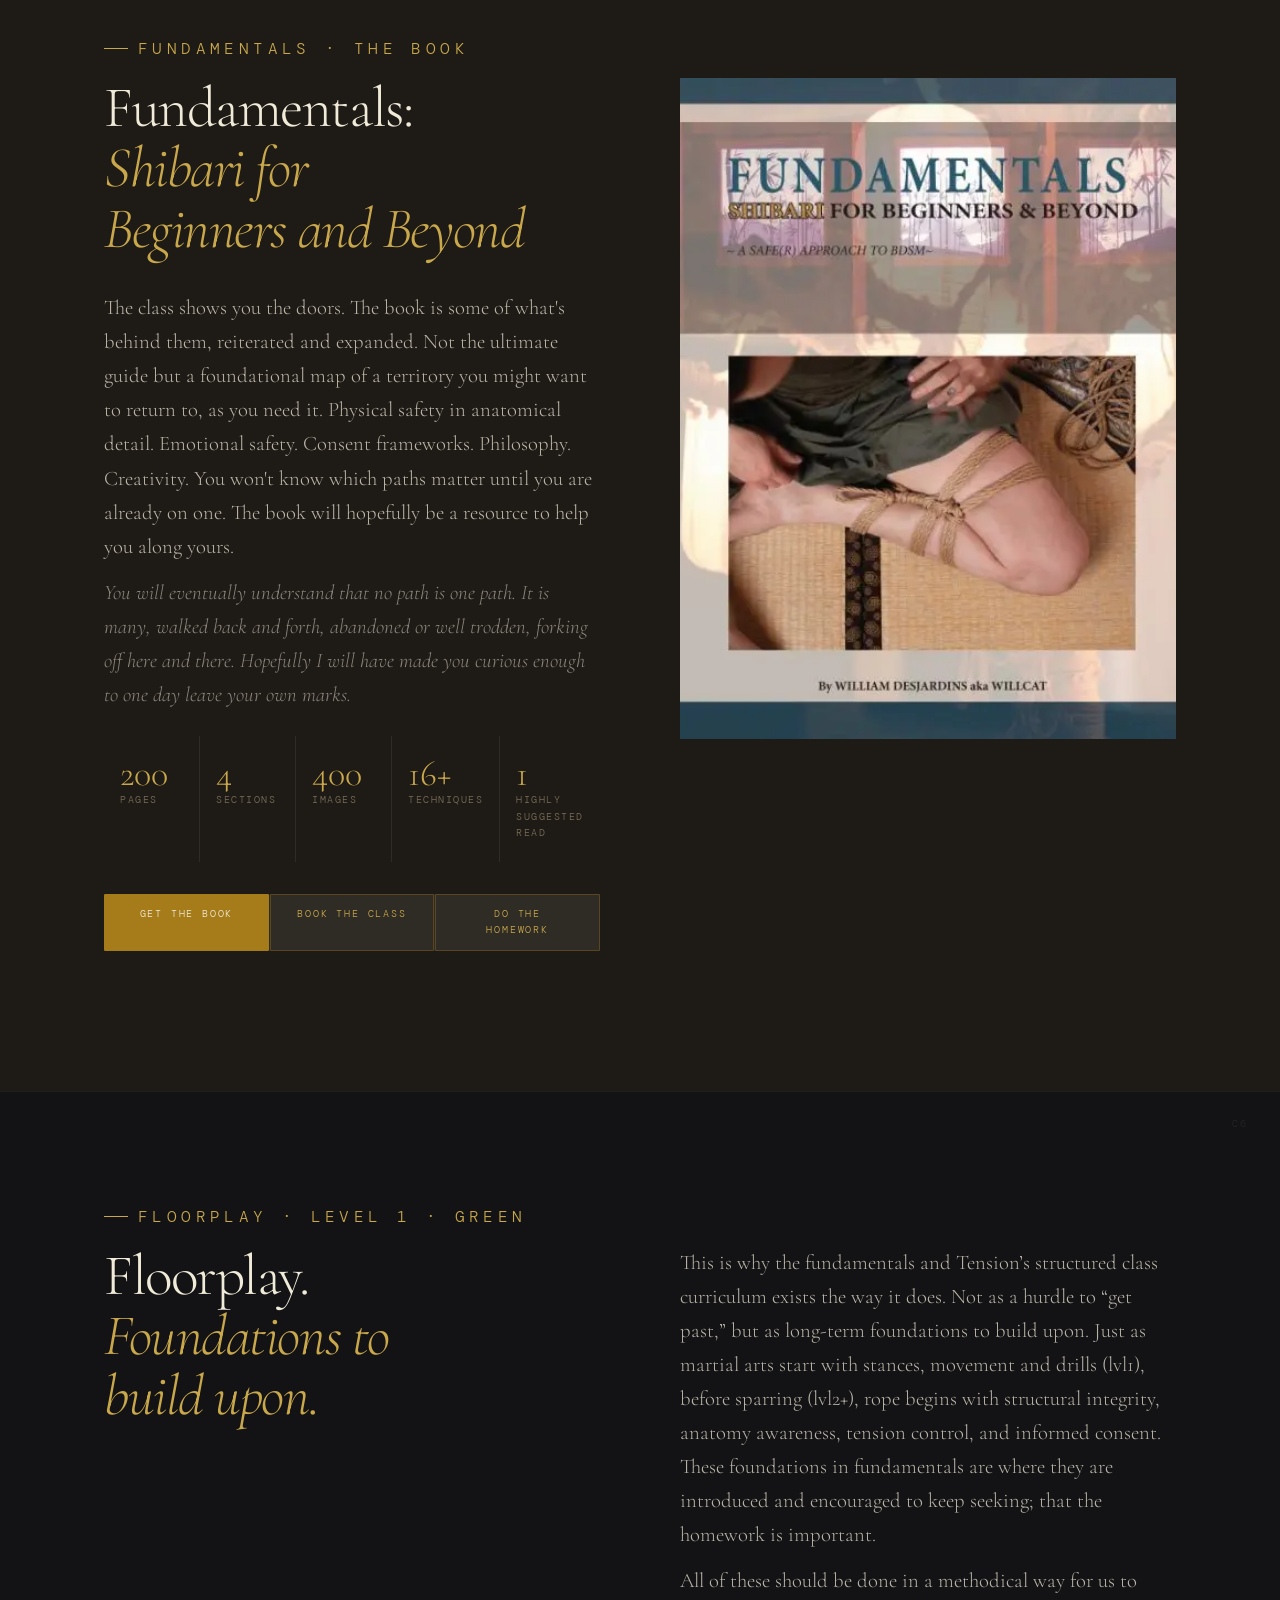
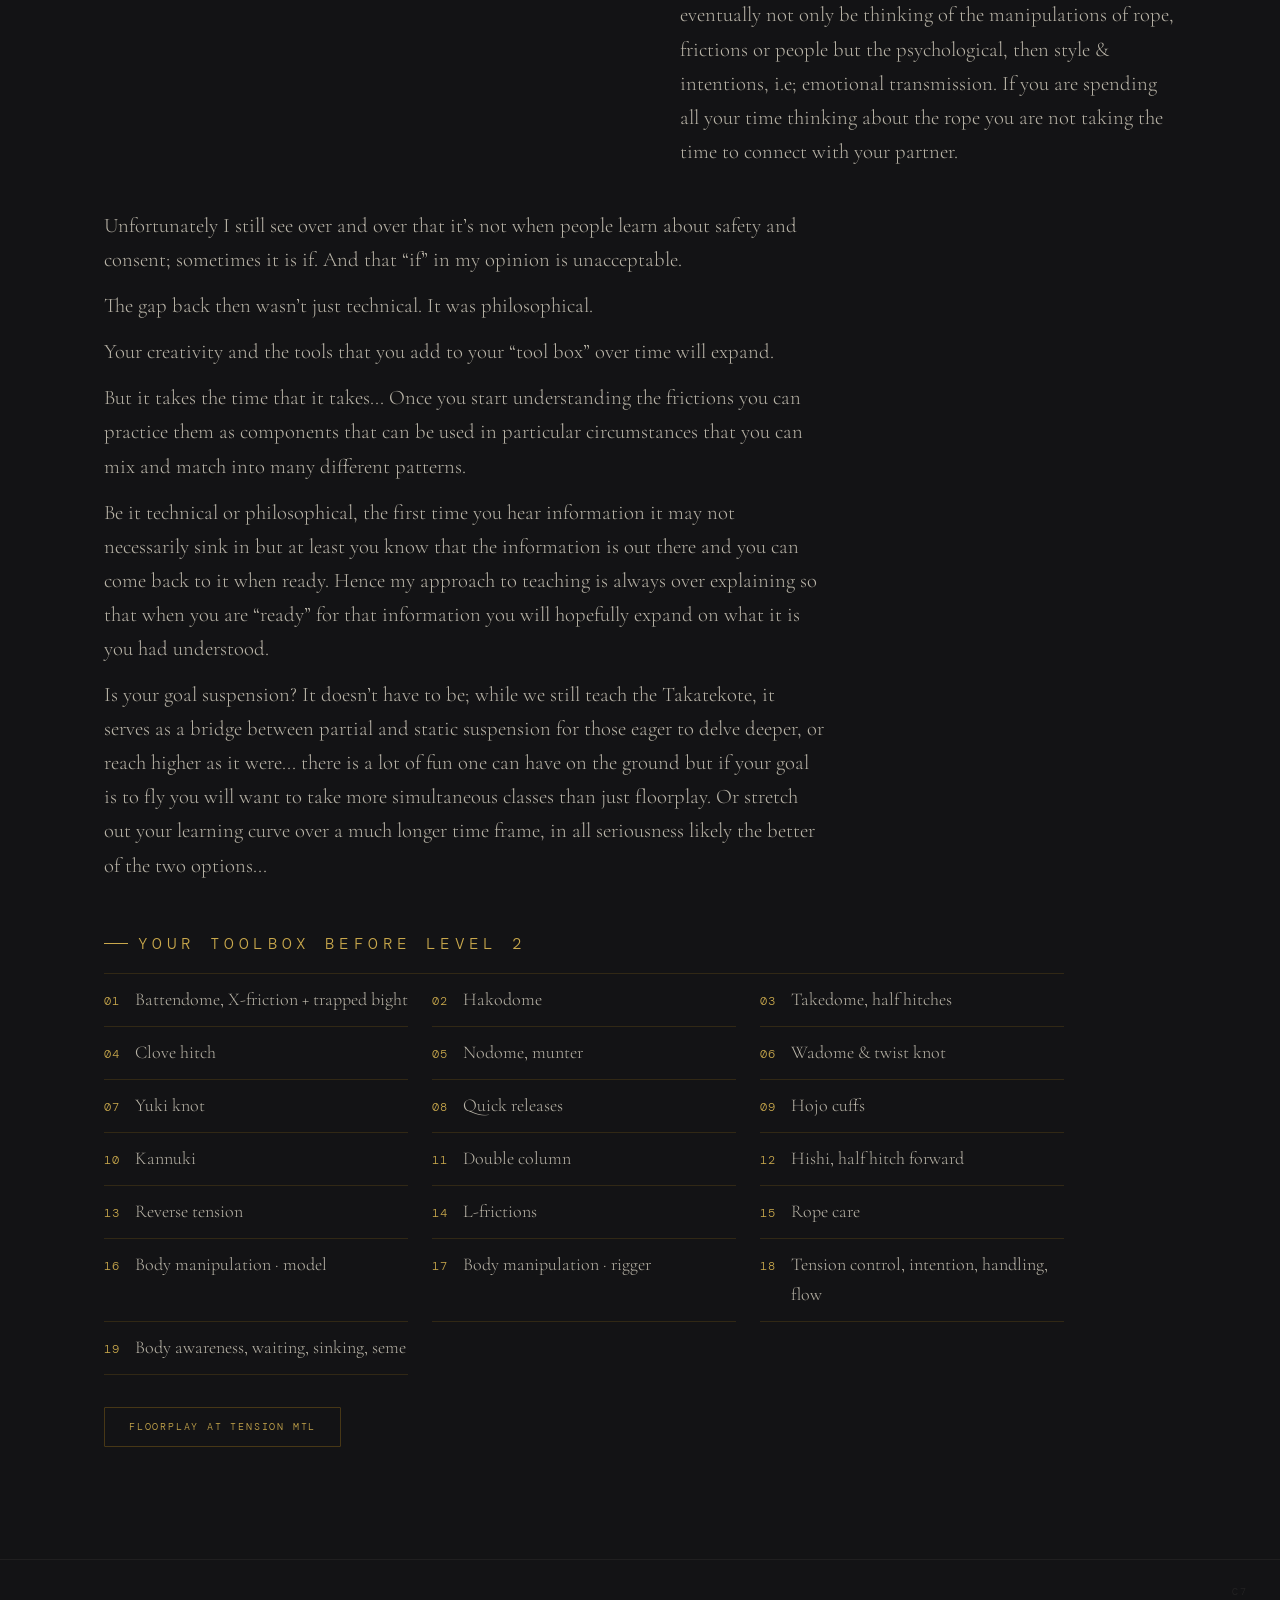
==== commit ffac0a1d: "update" ====
--- a/index.html
+++ b/index.html
@@ -1926,8 +1926,9 @@
         <p class="body-serif mb-md" >It starts with what has actually been said. Martial rope, SM rope and art rope are three separate things rope has meant in Japan, not one line of descent. I&rsquo;m trying to help navigate what has been said and how valid those statements are.</p>
         <p class="body-serif mb-md" >Then we practise. Seme Keiko is held immediately before Nawajutsu; the heart before the body. Recurring practices, not levels on a ladder.</p>
         <p class="body-mono mb-lg">Pressure is something we can study; consent is not something we graduate beyond.</p>
+        <p class="lbl mb-sm">Coming in the new year · Dates&nbsp;TBD</p>
         <p class="body-mono mb-lg t-muted">SEME · An Introduction: History · Language · Consent · Context &nbsp;·&nbsp; monthly, 1h<br>Seme Keiko &nbsp;·&nbsp; Sundays, 2h, before Nawajutsu</p>
-        <a href="mailto:contact@willcatropes.art?subject=Seme%20study%20group" class="btn btn--outline">Tell me when it opens</a>
+        <a href="#contact" class="btn btn--outline">Tell me when it opens</a>
       </div>
     </div>
   </div>
@@ -2341,8 +2342,8 @@
       <div class="nav-menu__wordmark">Will<em>cat</em>.</div>
       <nav class="nav-menu__nav">
         <a href="#about">About</a>
+        <a href="#pillars">The Pillars &amp; Companions</a>
         <a href="#framework">The Framework</a>
-        <a href="#pillars">The Pillars &amp; Companions</a>
 
         <a href="#break-sq" class="nav--shape">□ · Shikaku · Structure</a>
 
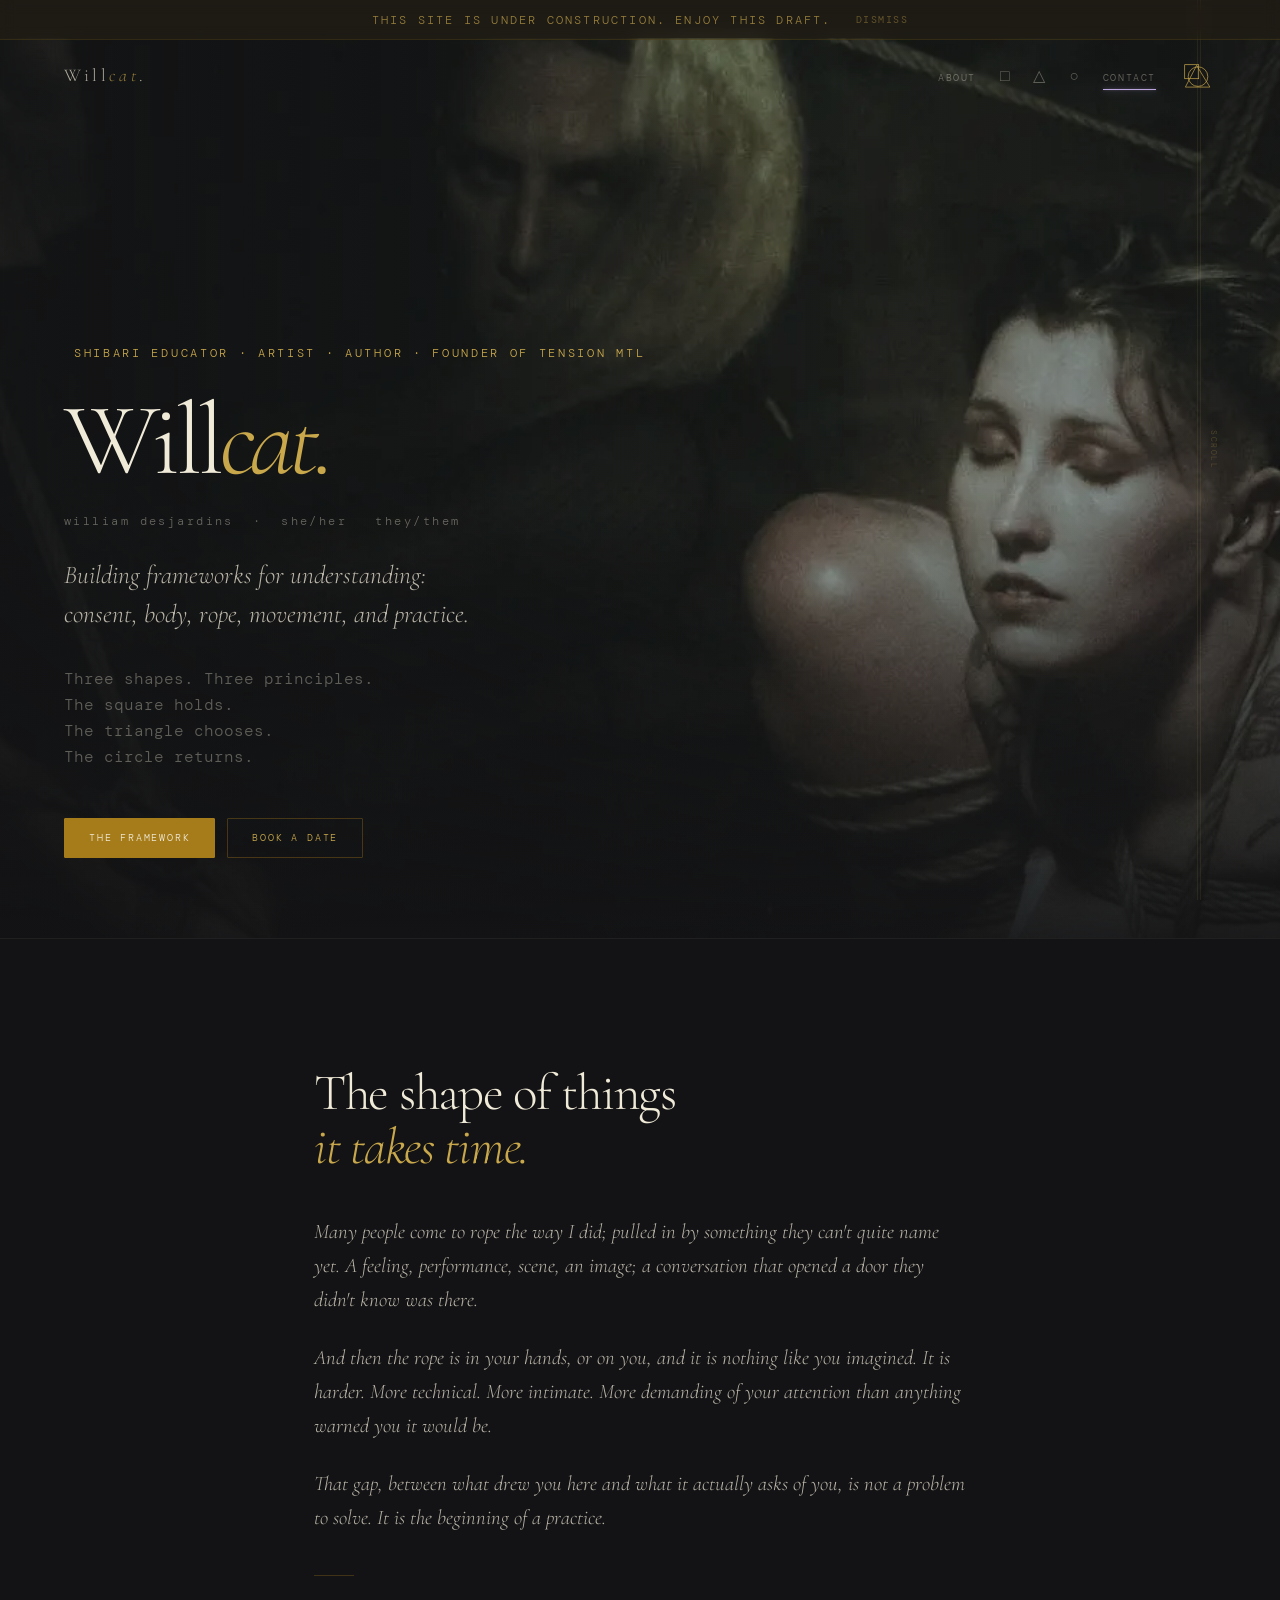
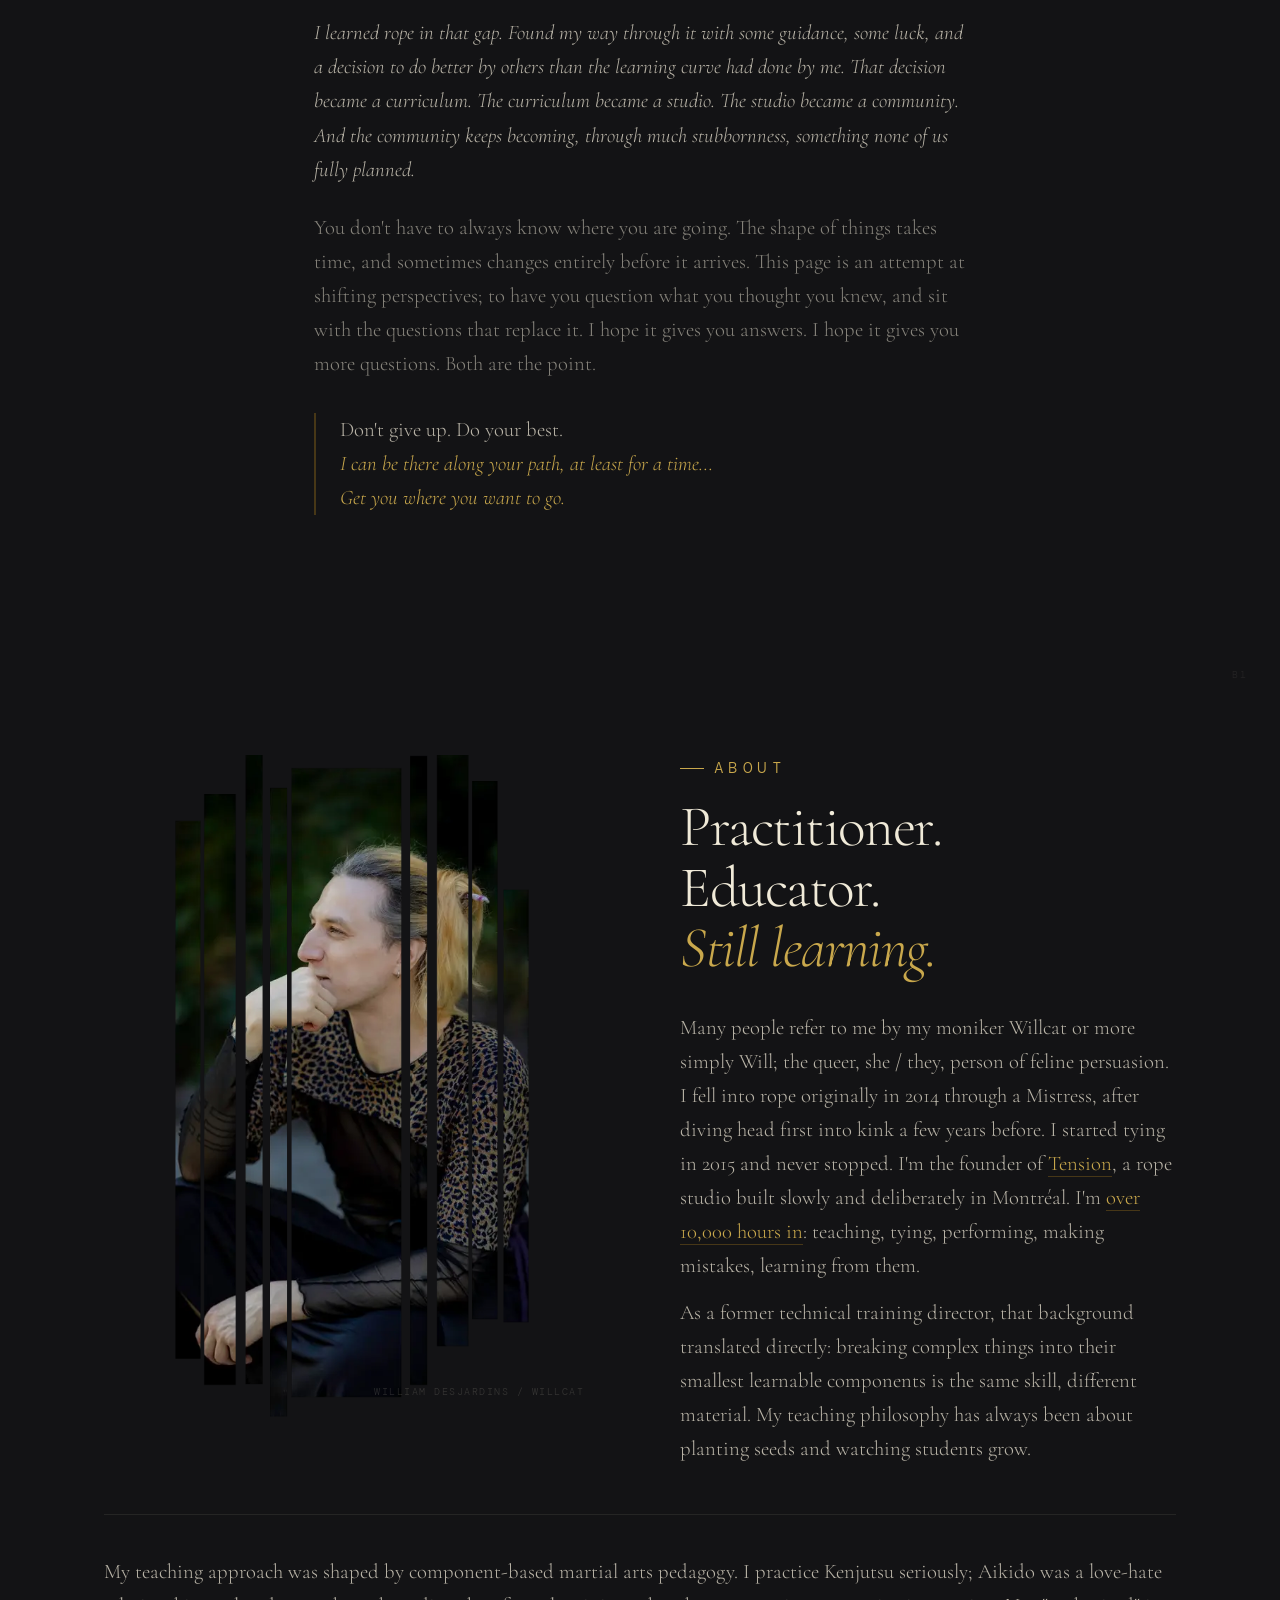
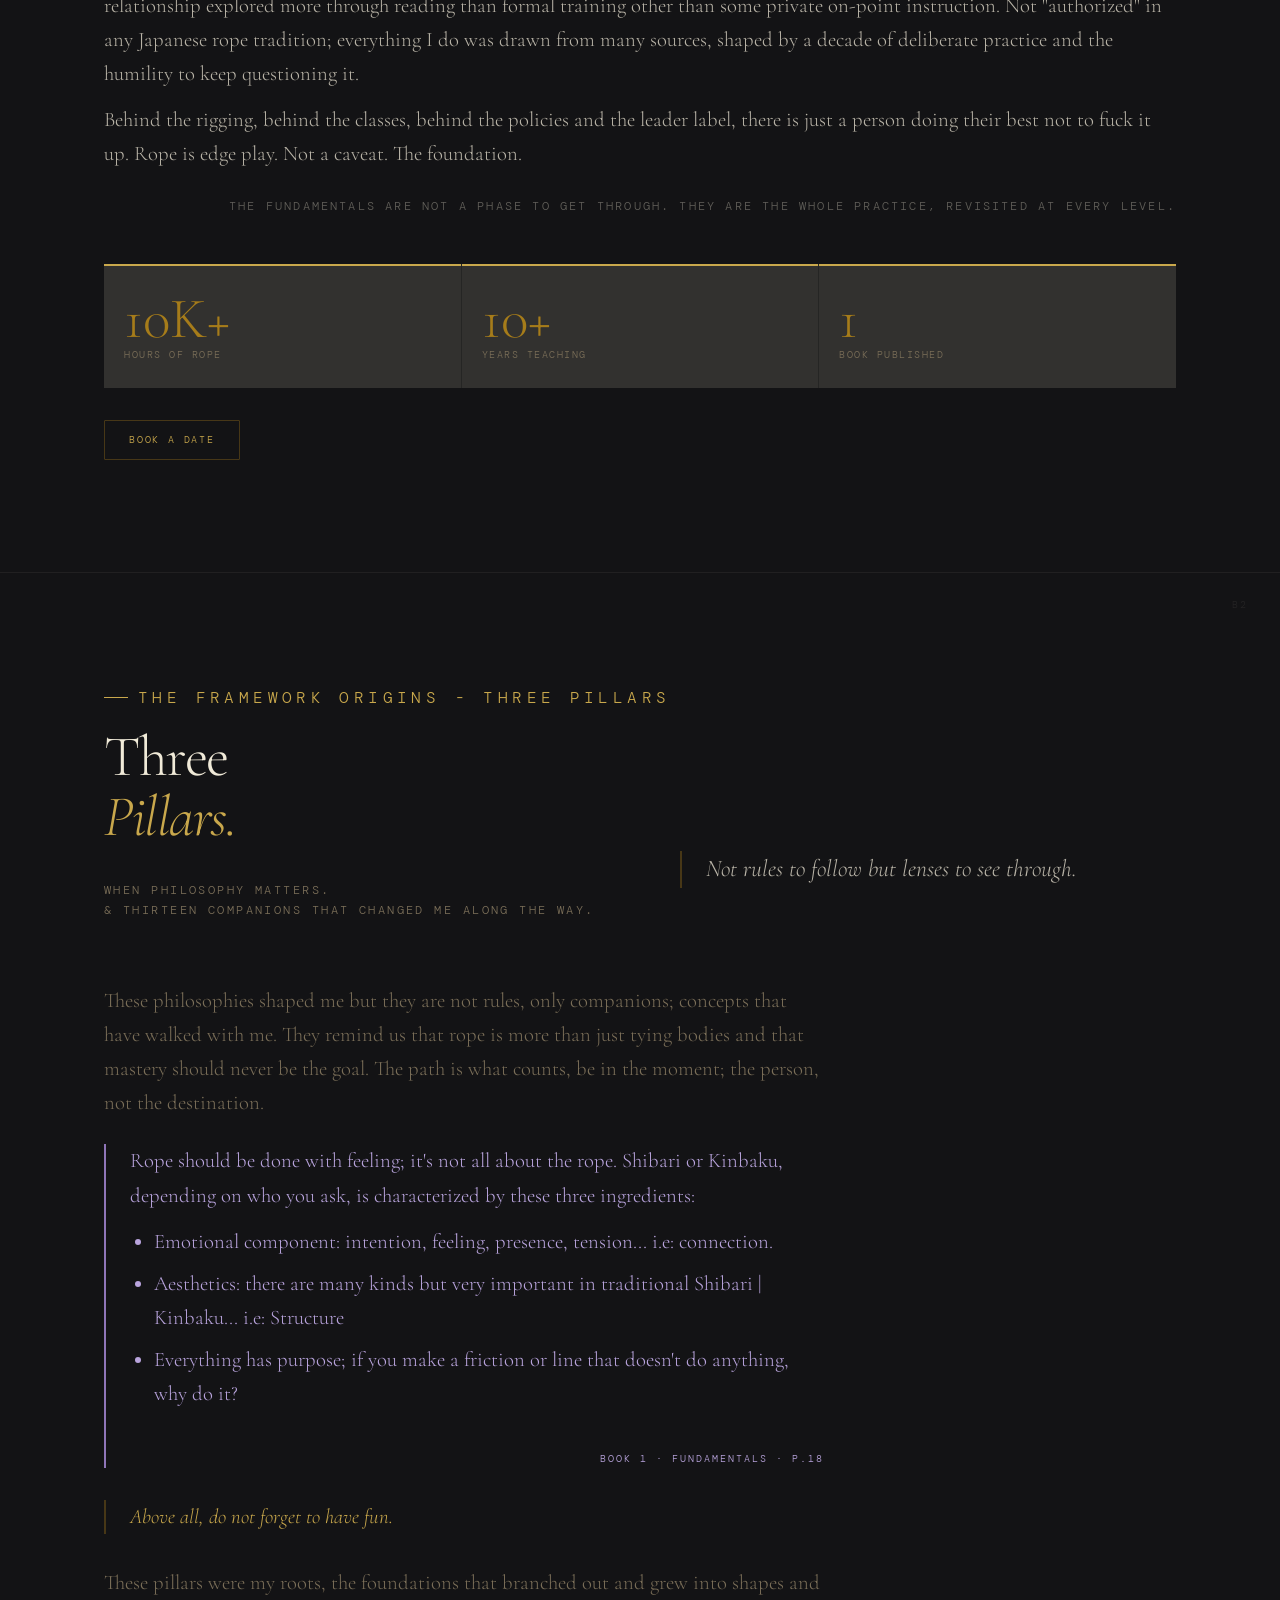
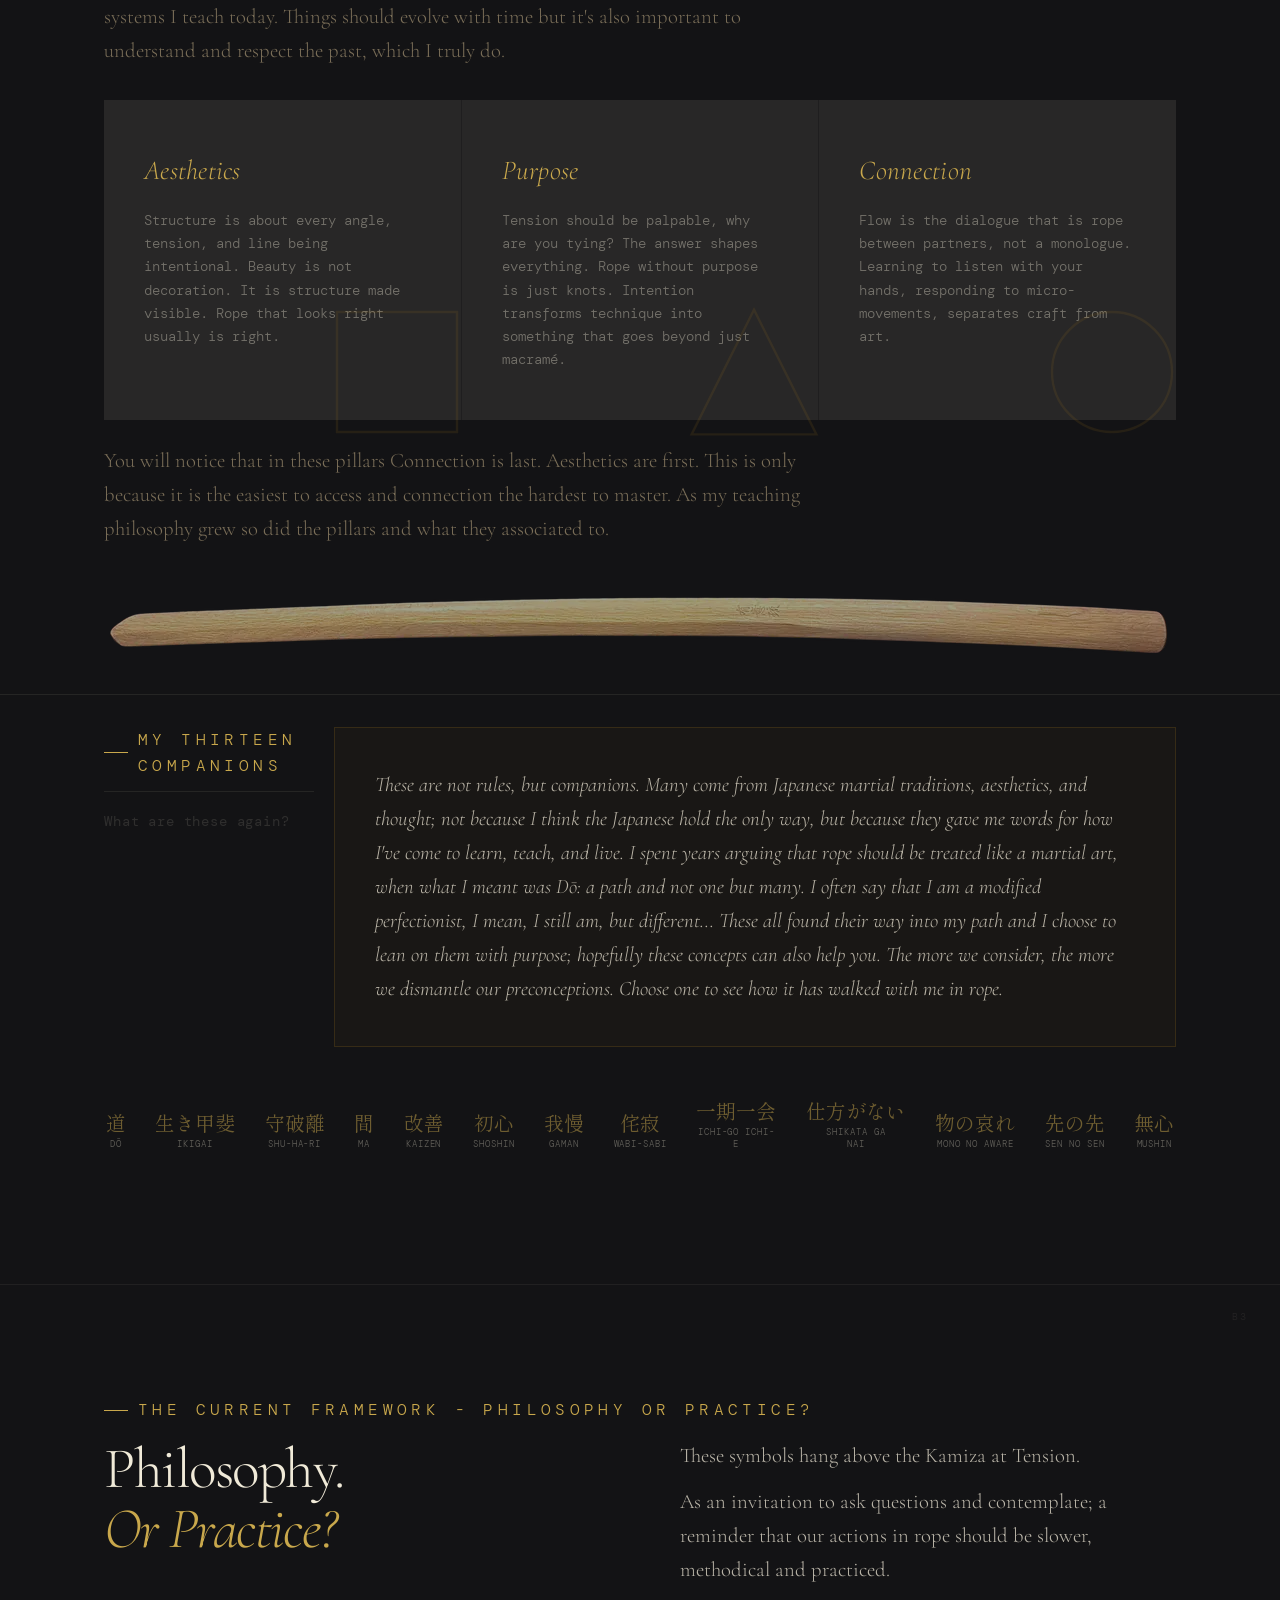
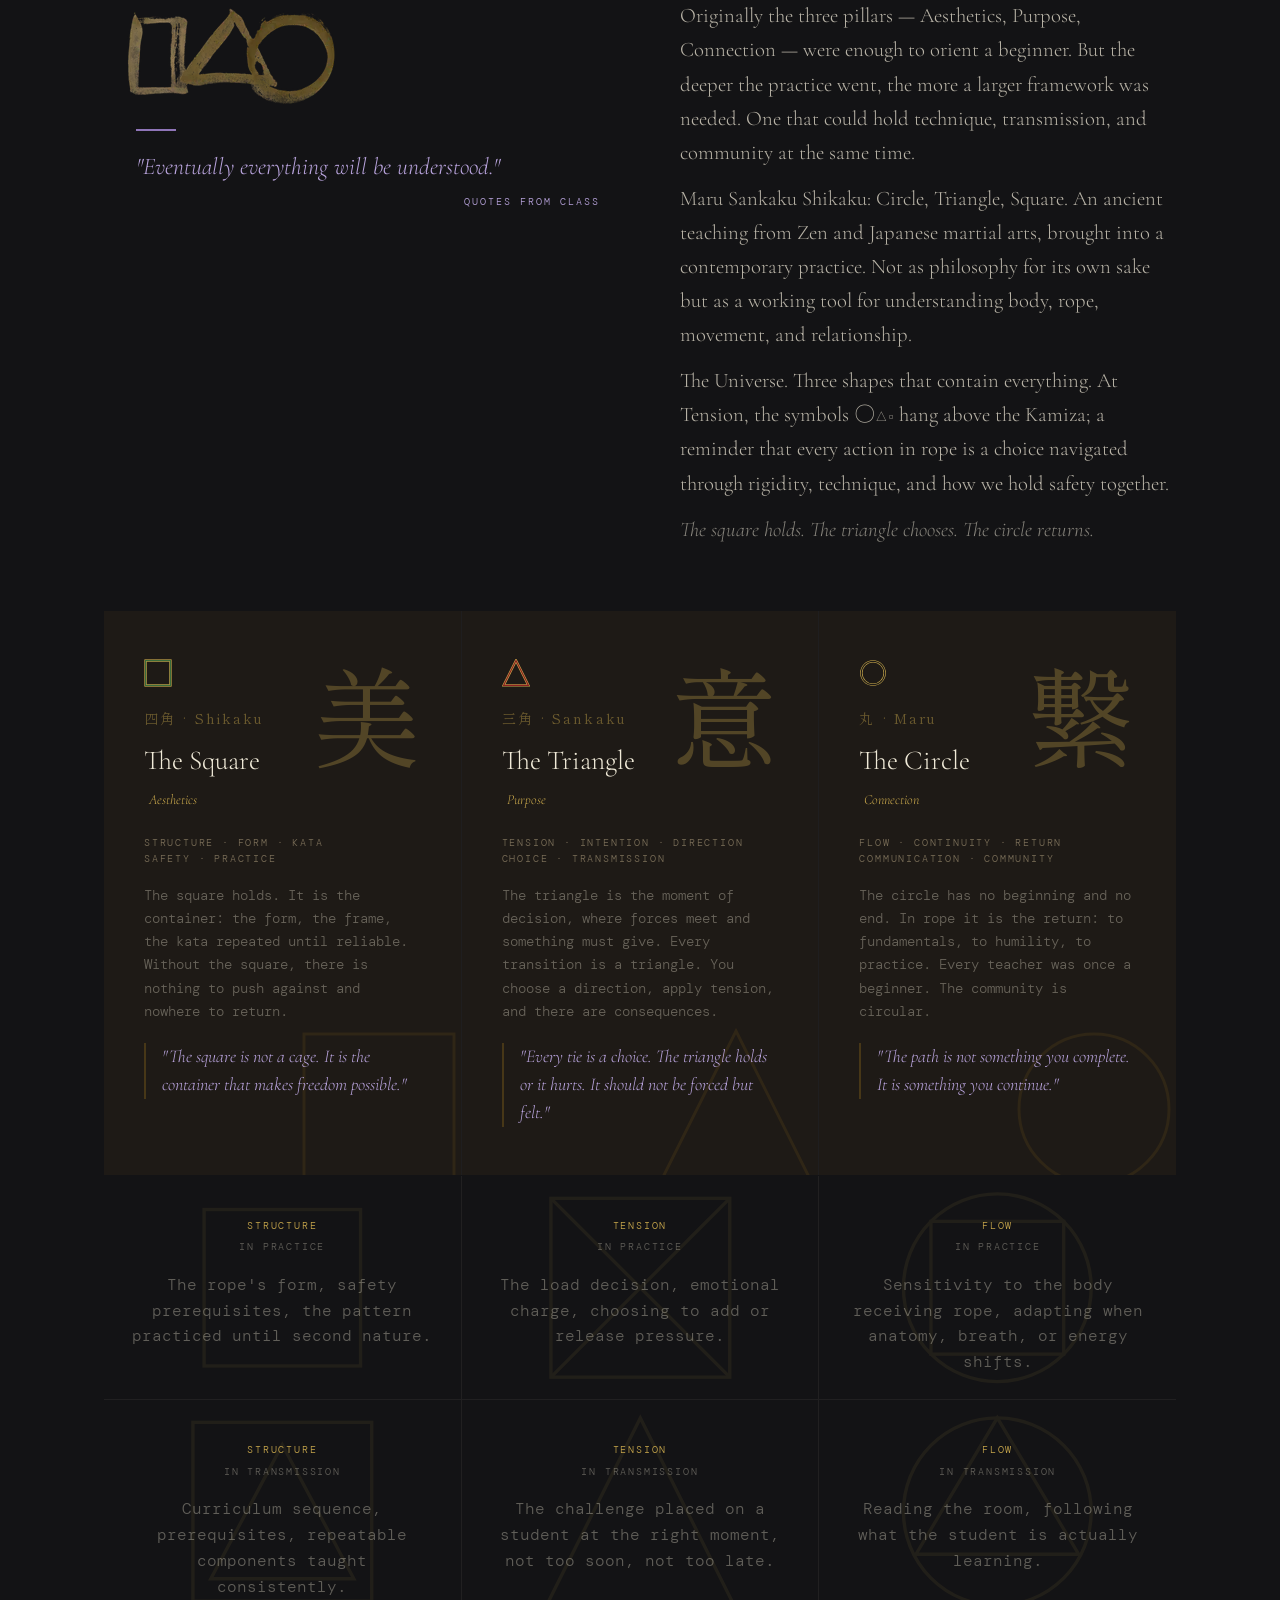
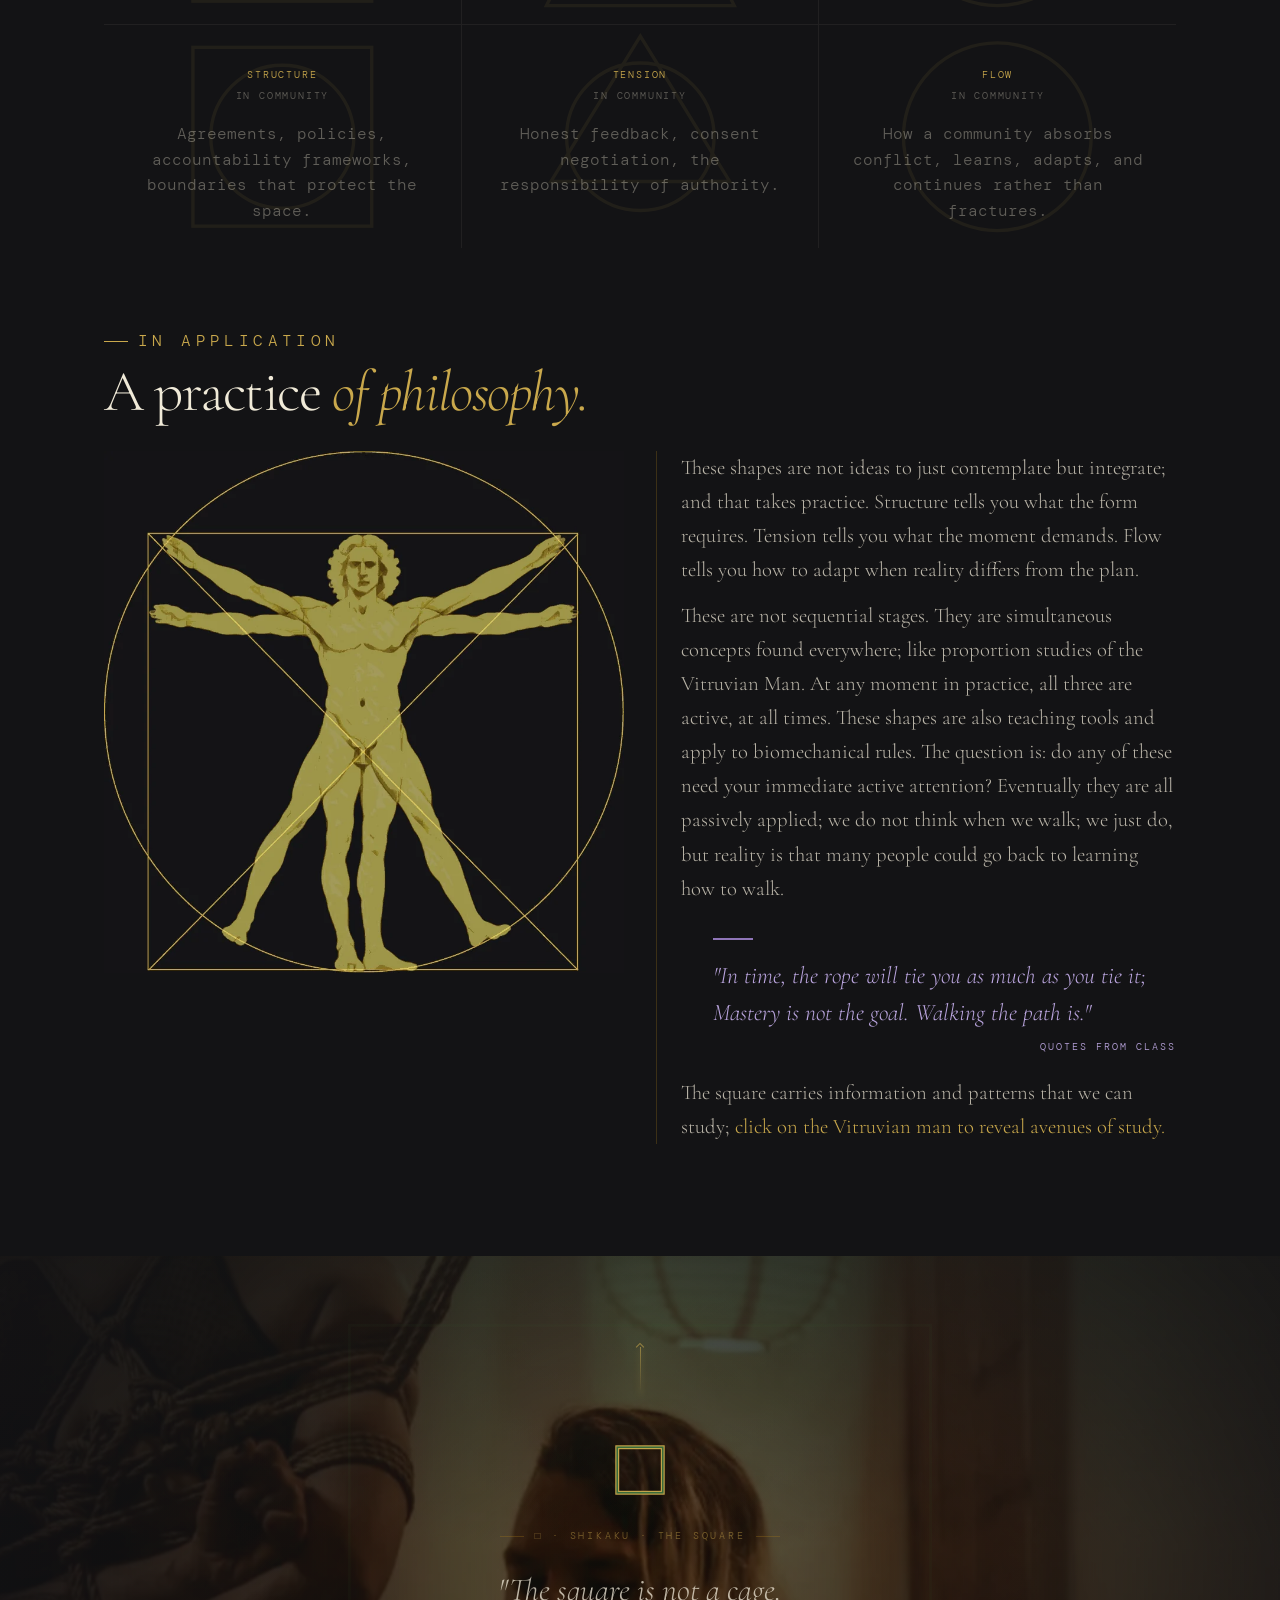
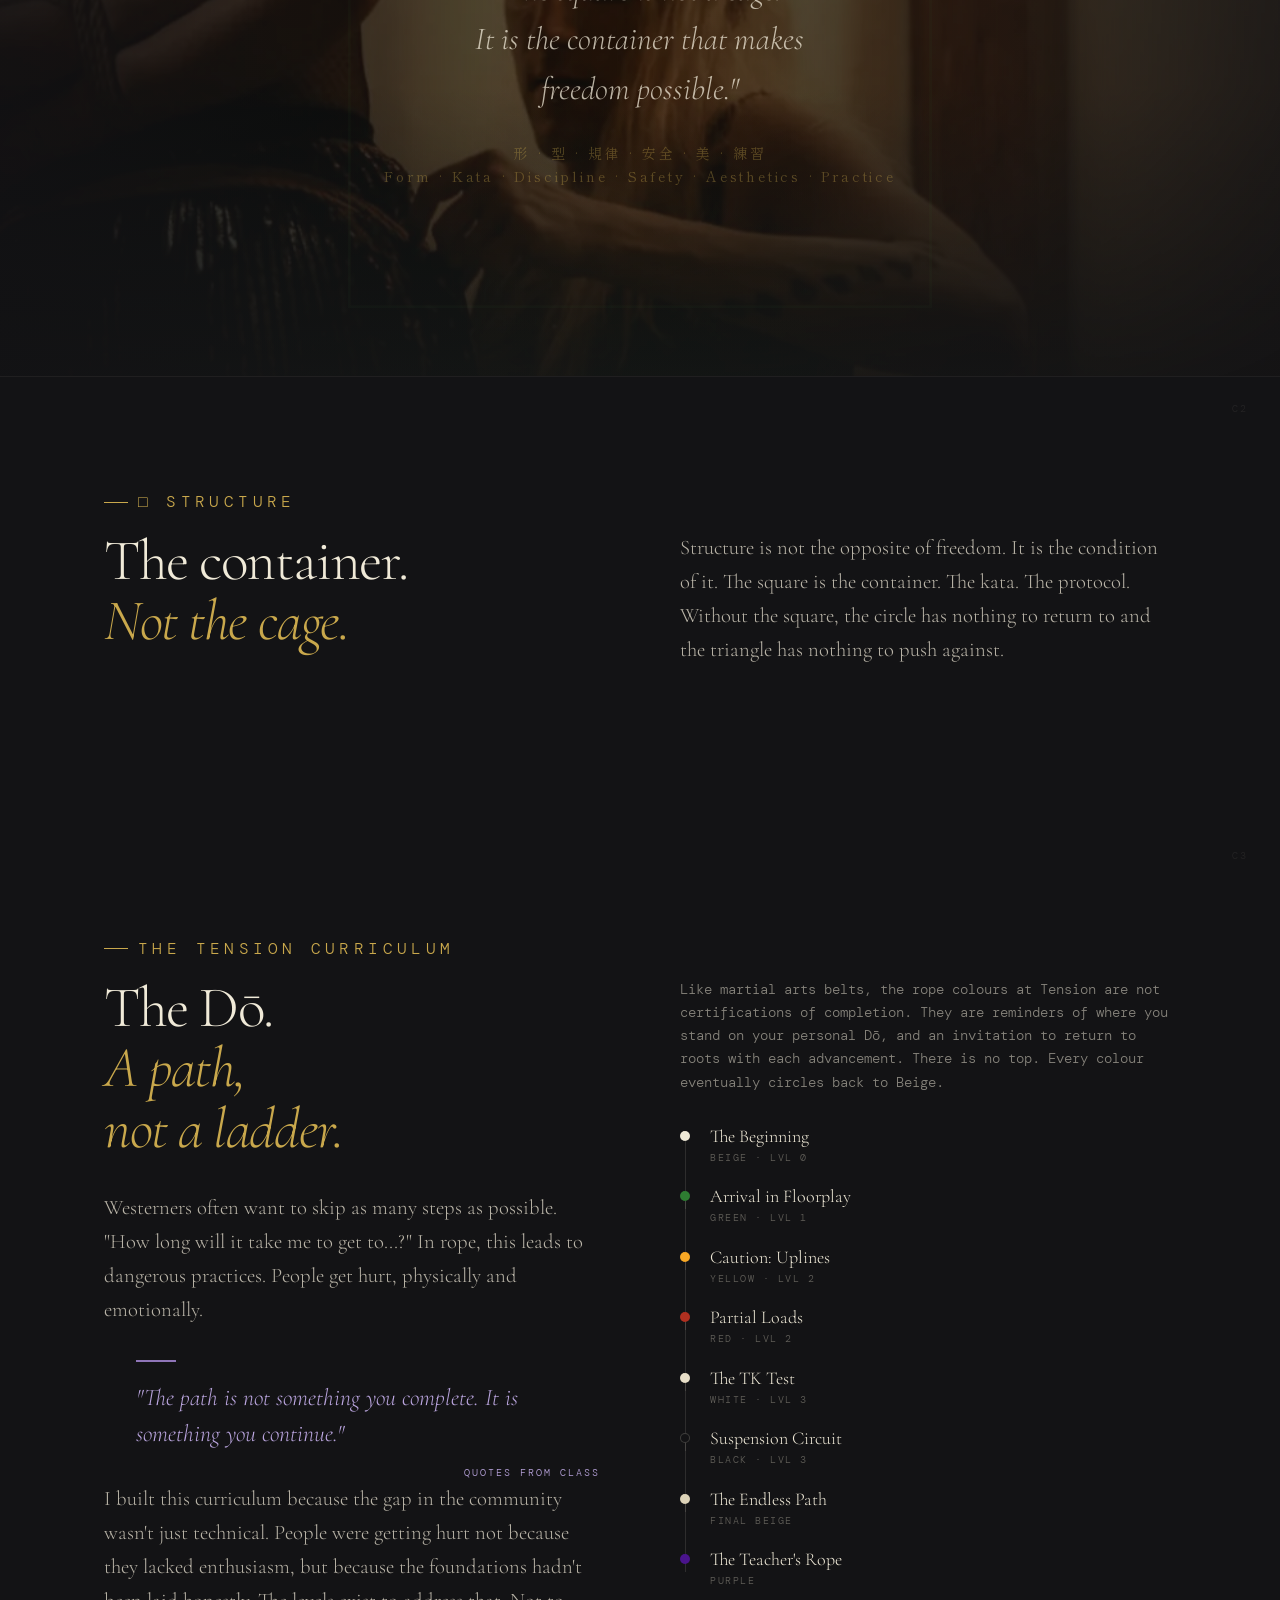
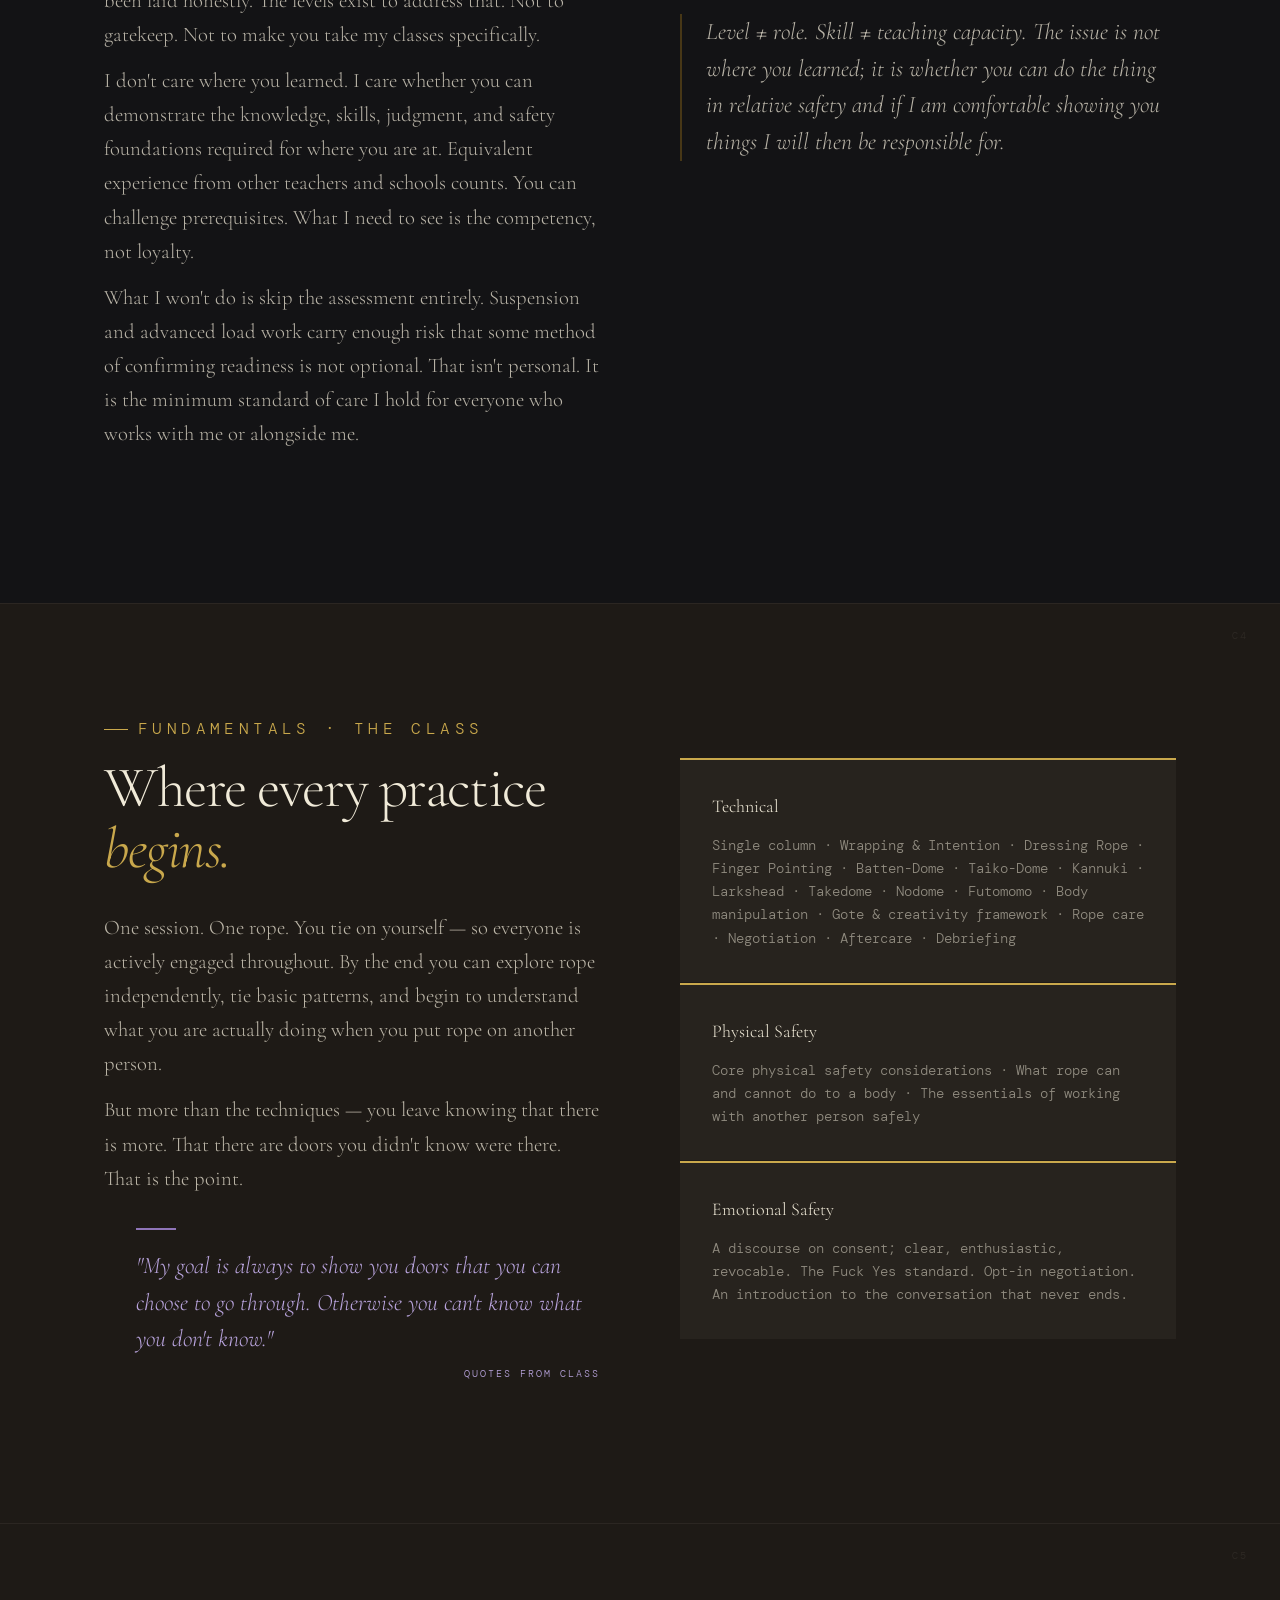
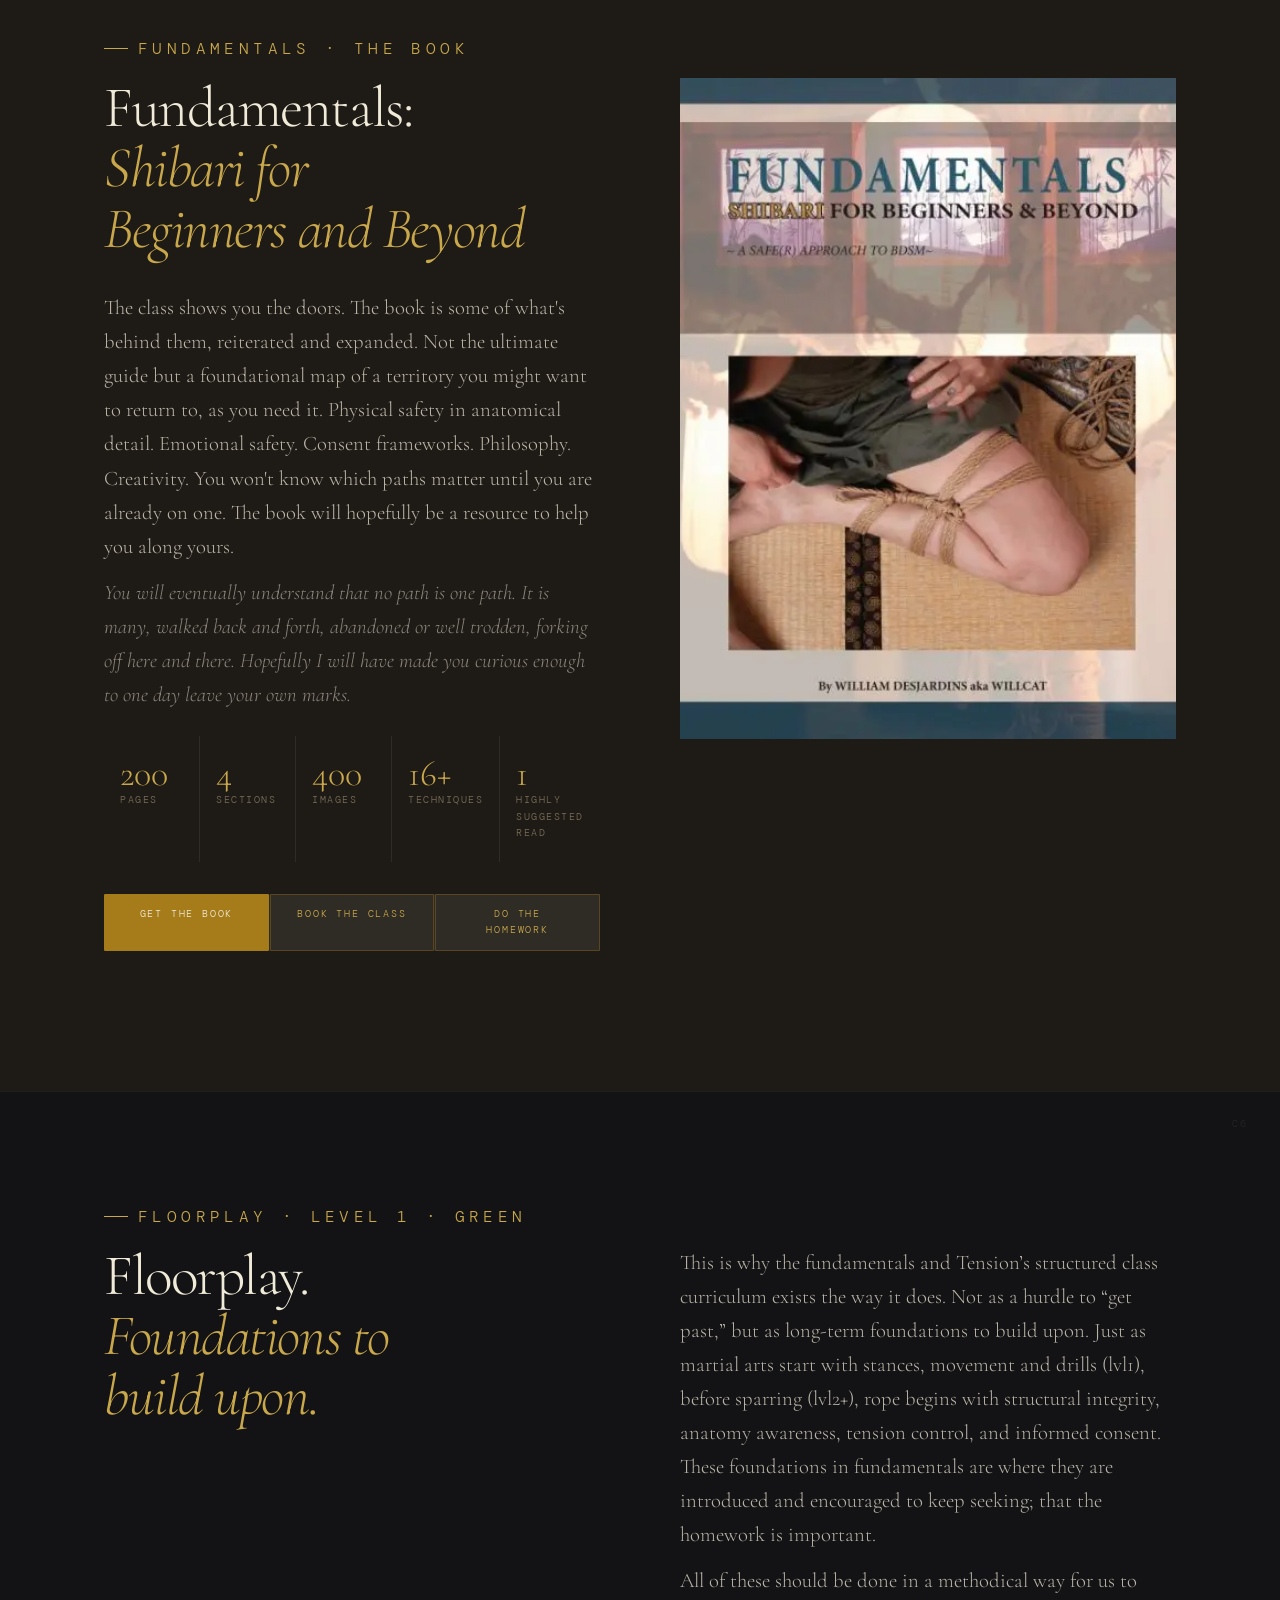
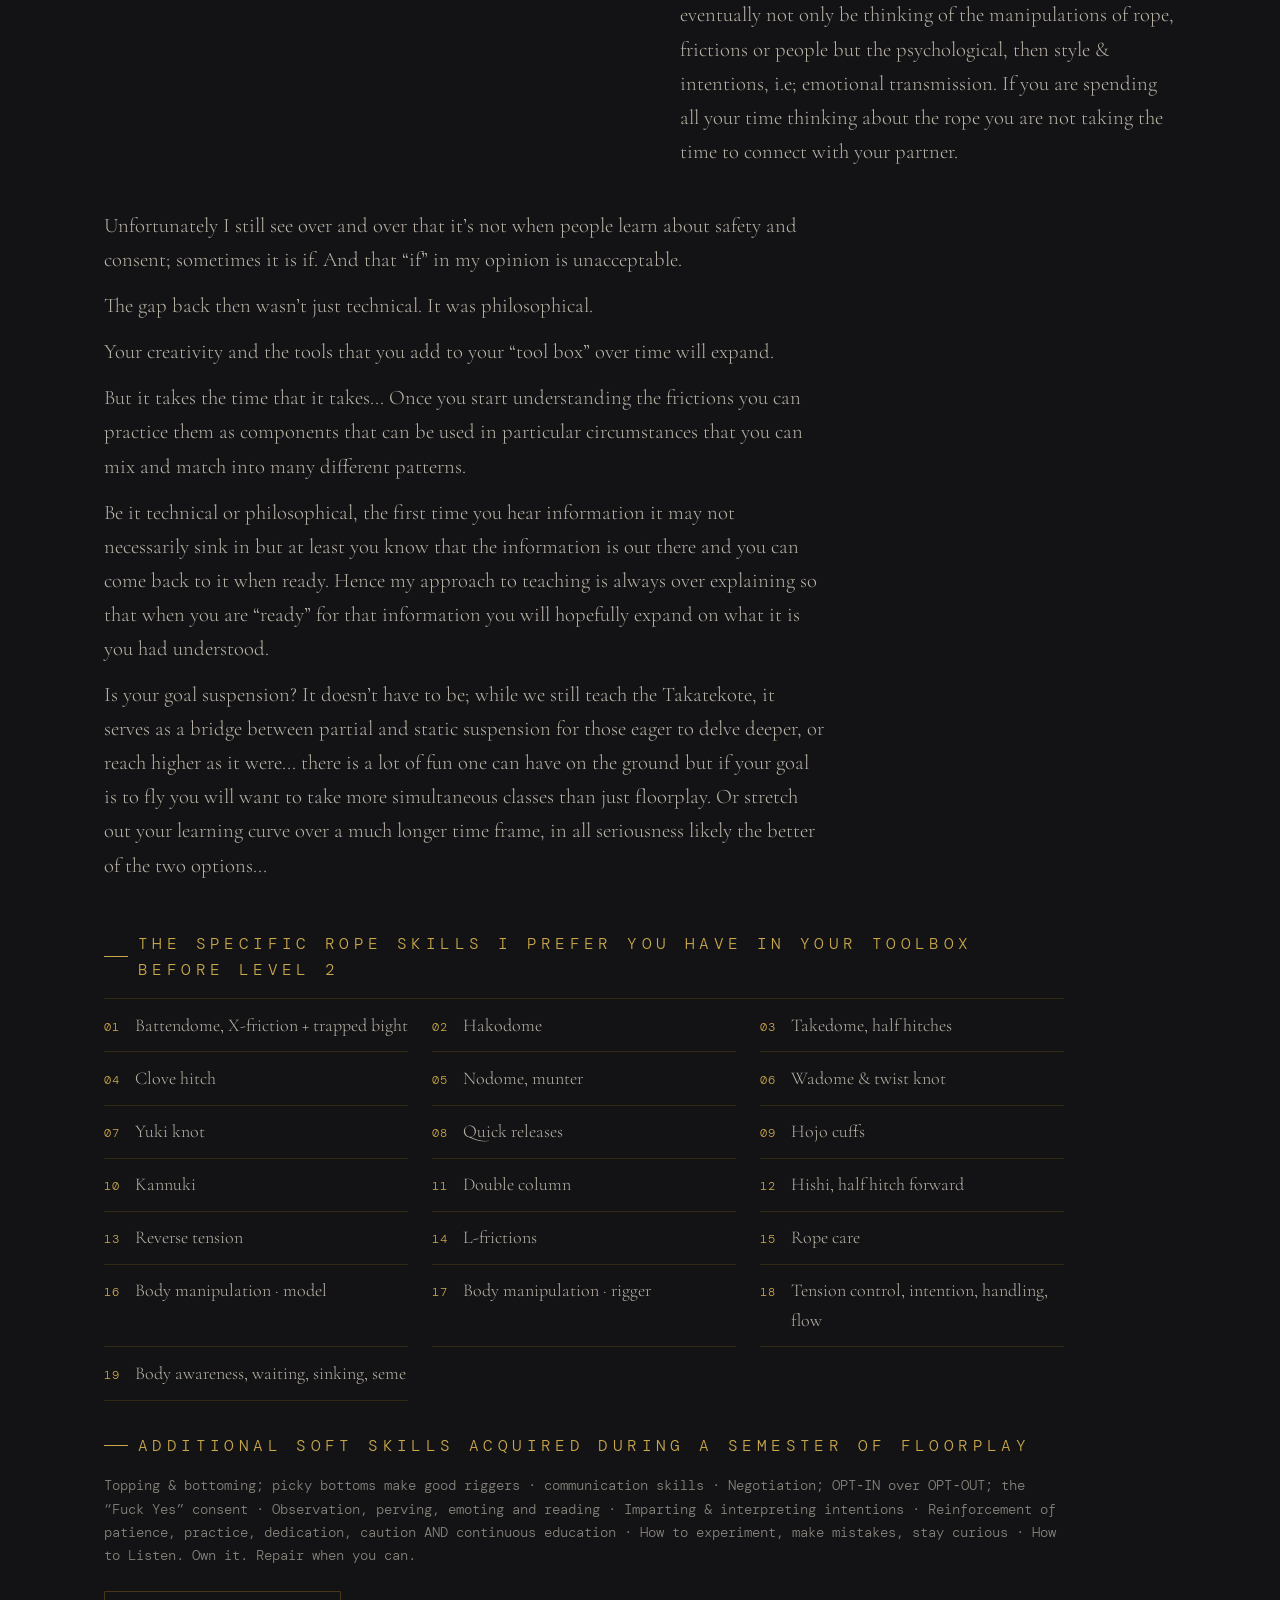
==== commit d87123f2: "update" ====
--- a/index.html
+++ b/index.html
@@ -1085,8 +1085,10 @@
       <p class="body-serif mb-md">Is your goal suspension? It doesn’t have to be; while we still teach the Takatekote, it serves as a bridge between partial and static suspension for those eager to delve deeper, or reach higher as it were... there is a lot of fun one can have on the ground but if your goal is to fly you will want to take more simultaneous classes than just floorplay. Or stretch out your learning curve over a much longer time frame, in all seriousness likely the better of the two options...</p>
     </div>
     <div class="fp-toolbox fade-in">
-      <div class="lbl">Your toolbox before Level 2</div>
+      <div class="lbl">The specific Rope skills I prefer you have in your toolbox before Level 2</div>
       <ol class="fp-tools"><li>Battendome, X-friction + trapped bight</li><li>Hakodome</li><li>Takedome, half hitches</li><li>Clove hitch</li><li>Nodome, munter</li><li>Wadome &amp; twist knot</li><li>Yuki knot</li><li>Quick releases</li><li>Hojo cuffs</li><li>Kannuki</li><li>Double column</li><li>Hishi, half hitch forward</li><li>Reverse tension</li><li>L-frictions</li><li>Rope care</li><li>Body manipulation · model</li><li>Body manipulation · rigger</li><li>Tension control, intention, handling, flow</li><li>Body awareness, waiting, sinking, seme</li></ol>
+      <div class="lbl mt-lg">Additional soft skills acquired during a semester of Floorplay</div>
+      <p class="body-mono mb-lg">Topping &amp; bottoming; picky bottoms make good riggers · communication skills · Negotiation; OPT&#8209;IN over OPT&#8209;OUT; the “Fuck Yes” consent · Observation, perving, emoting and reading · Imparting &amp; interpreting intentions · Reinforcement of patience, practice, dedication, caution AND continuous education · How to experiment, make mistakes, stay curious · How to Listen. Own it. Repair when you can.</p>
       <a href="https://tensionmtl.ca/pages/floorplay-classes-level1-green" target="_blank" class="btn btn--outline">Floorplay at Tension MTL</a>
     </div>
   </div>
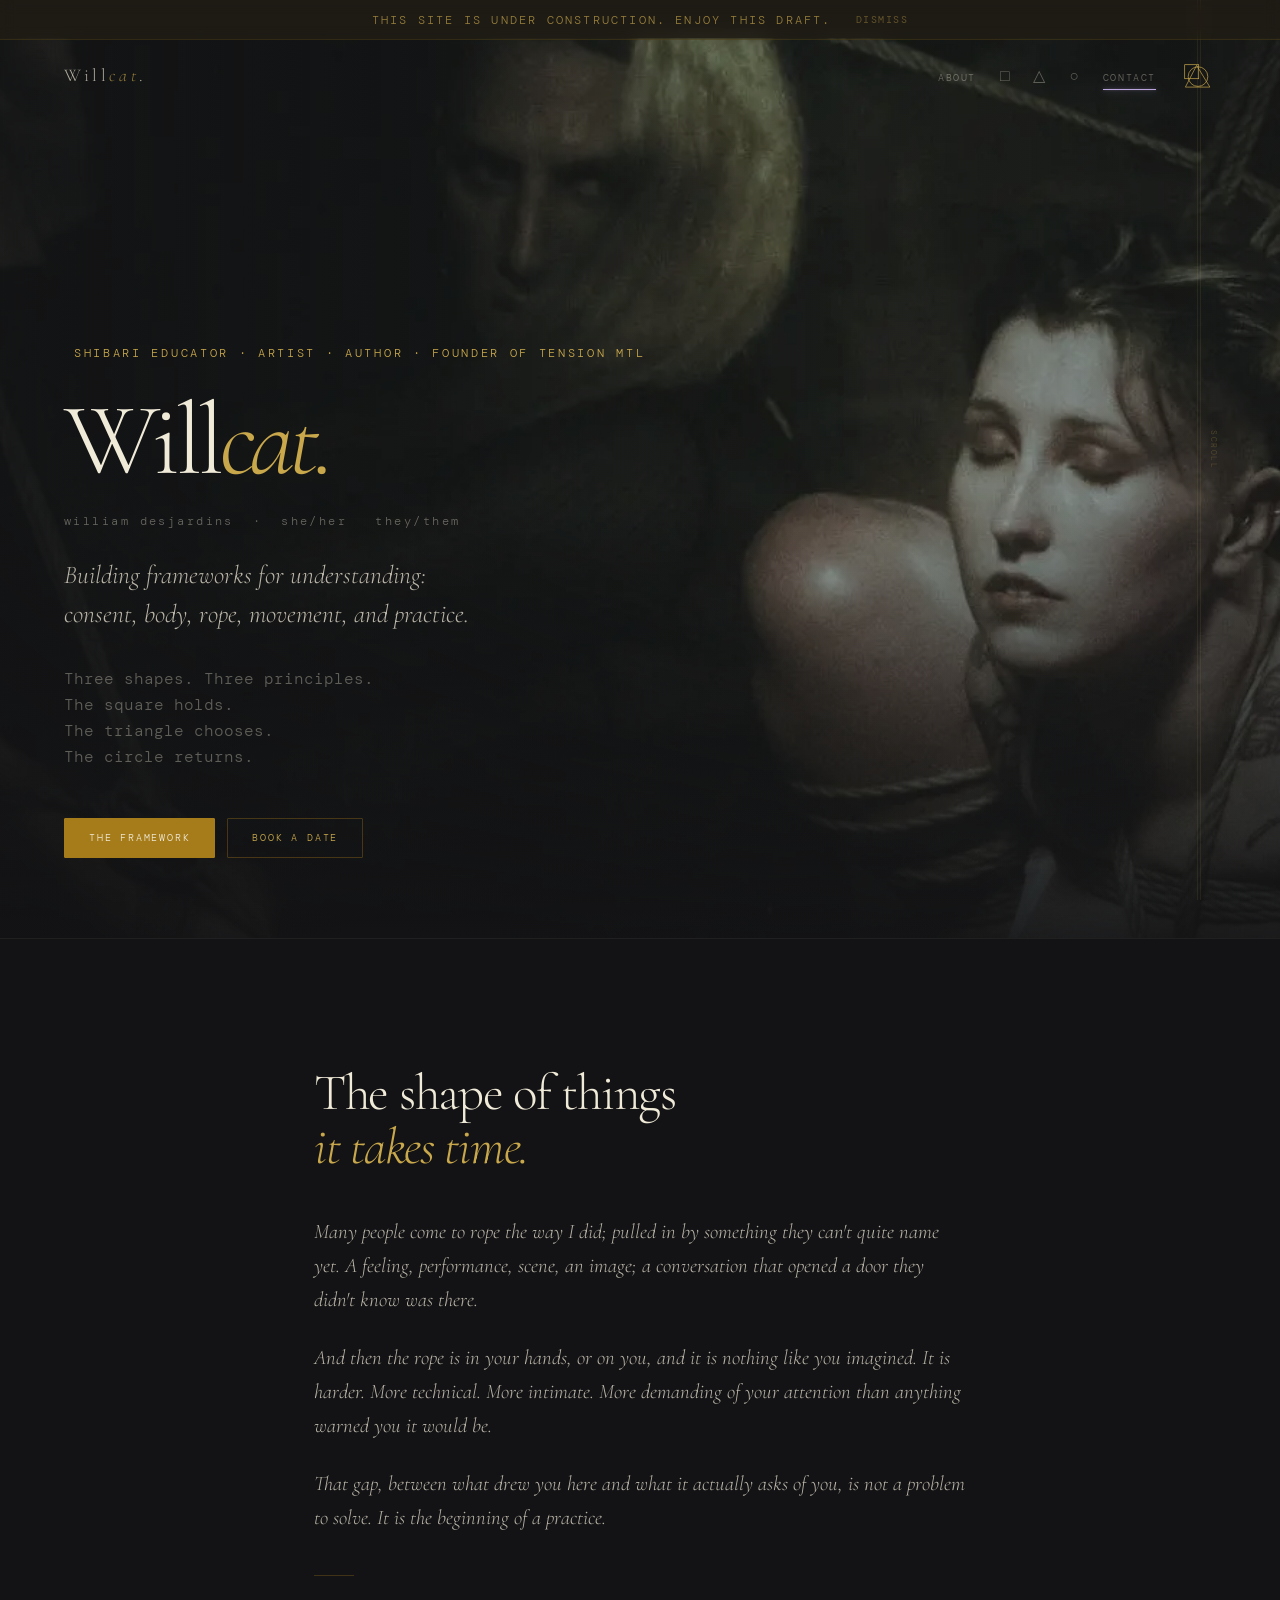
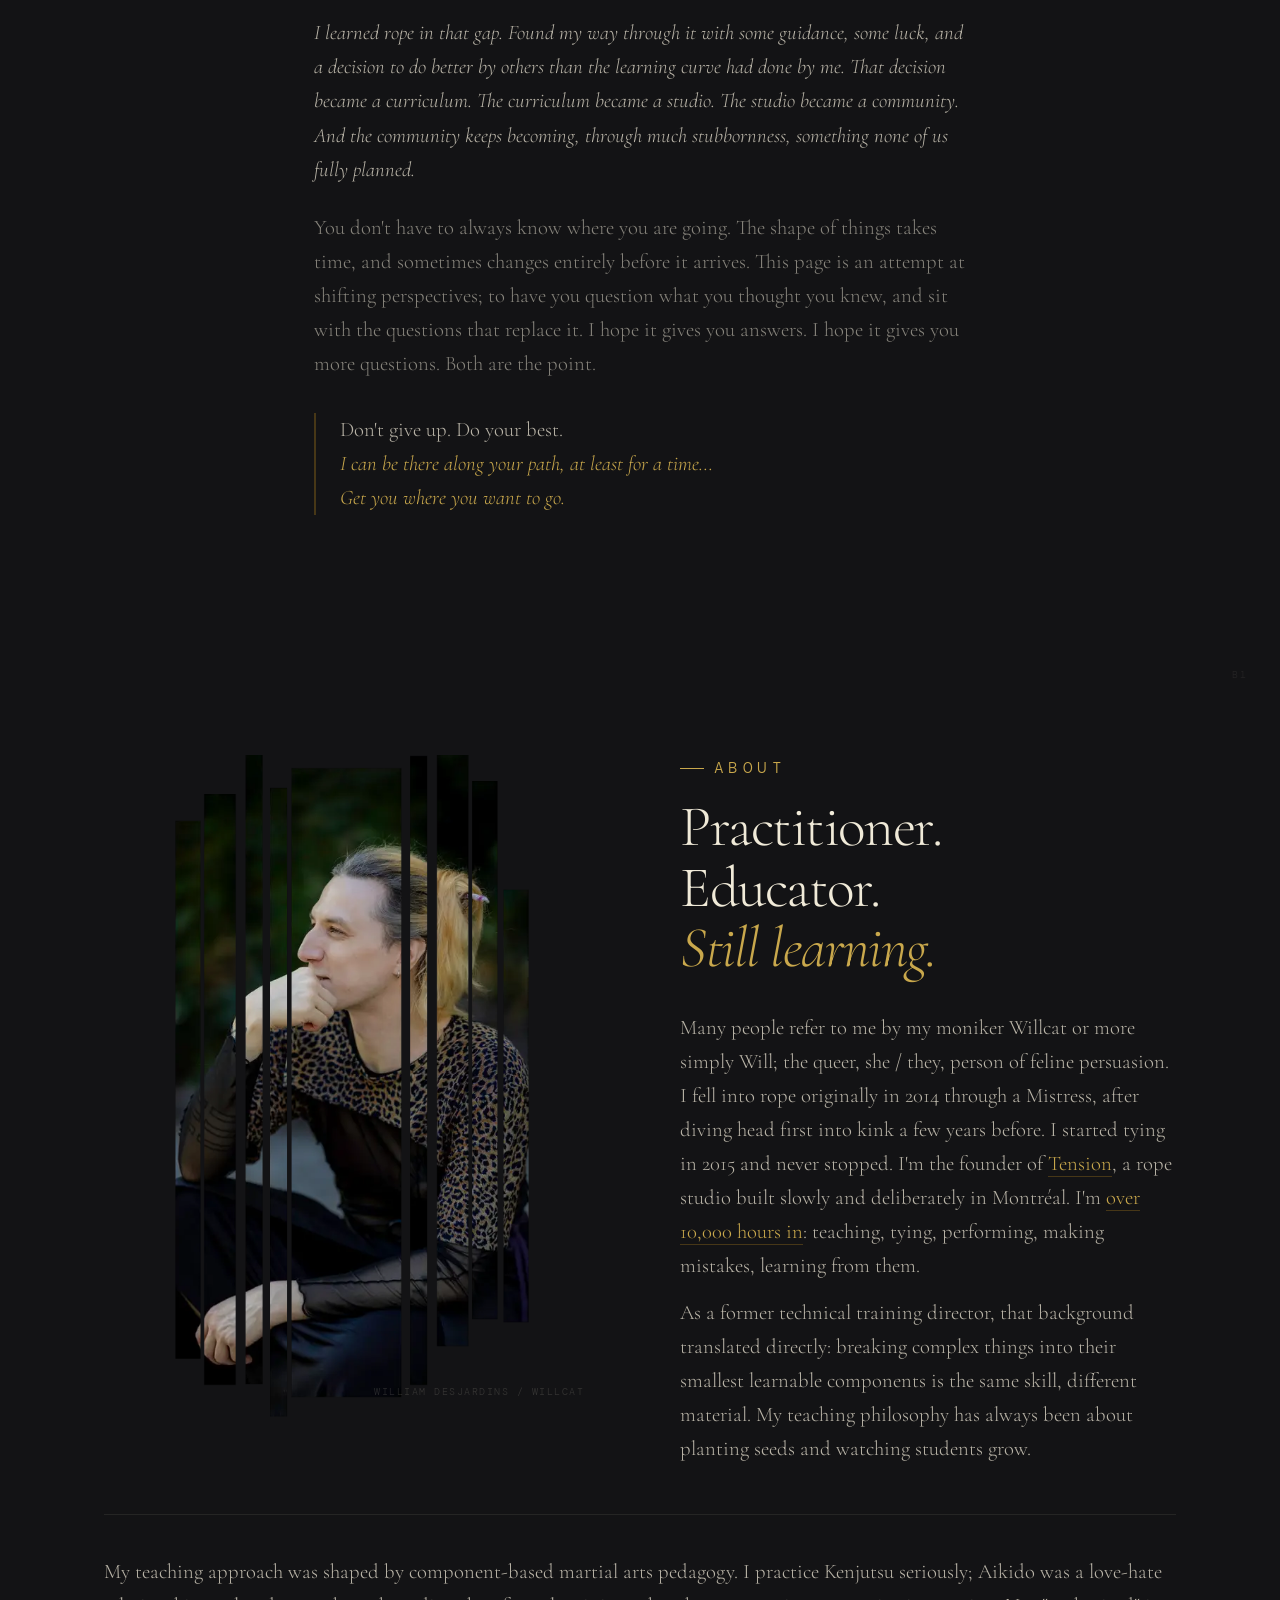
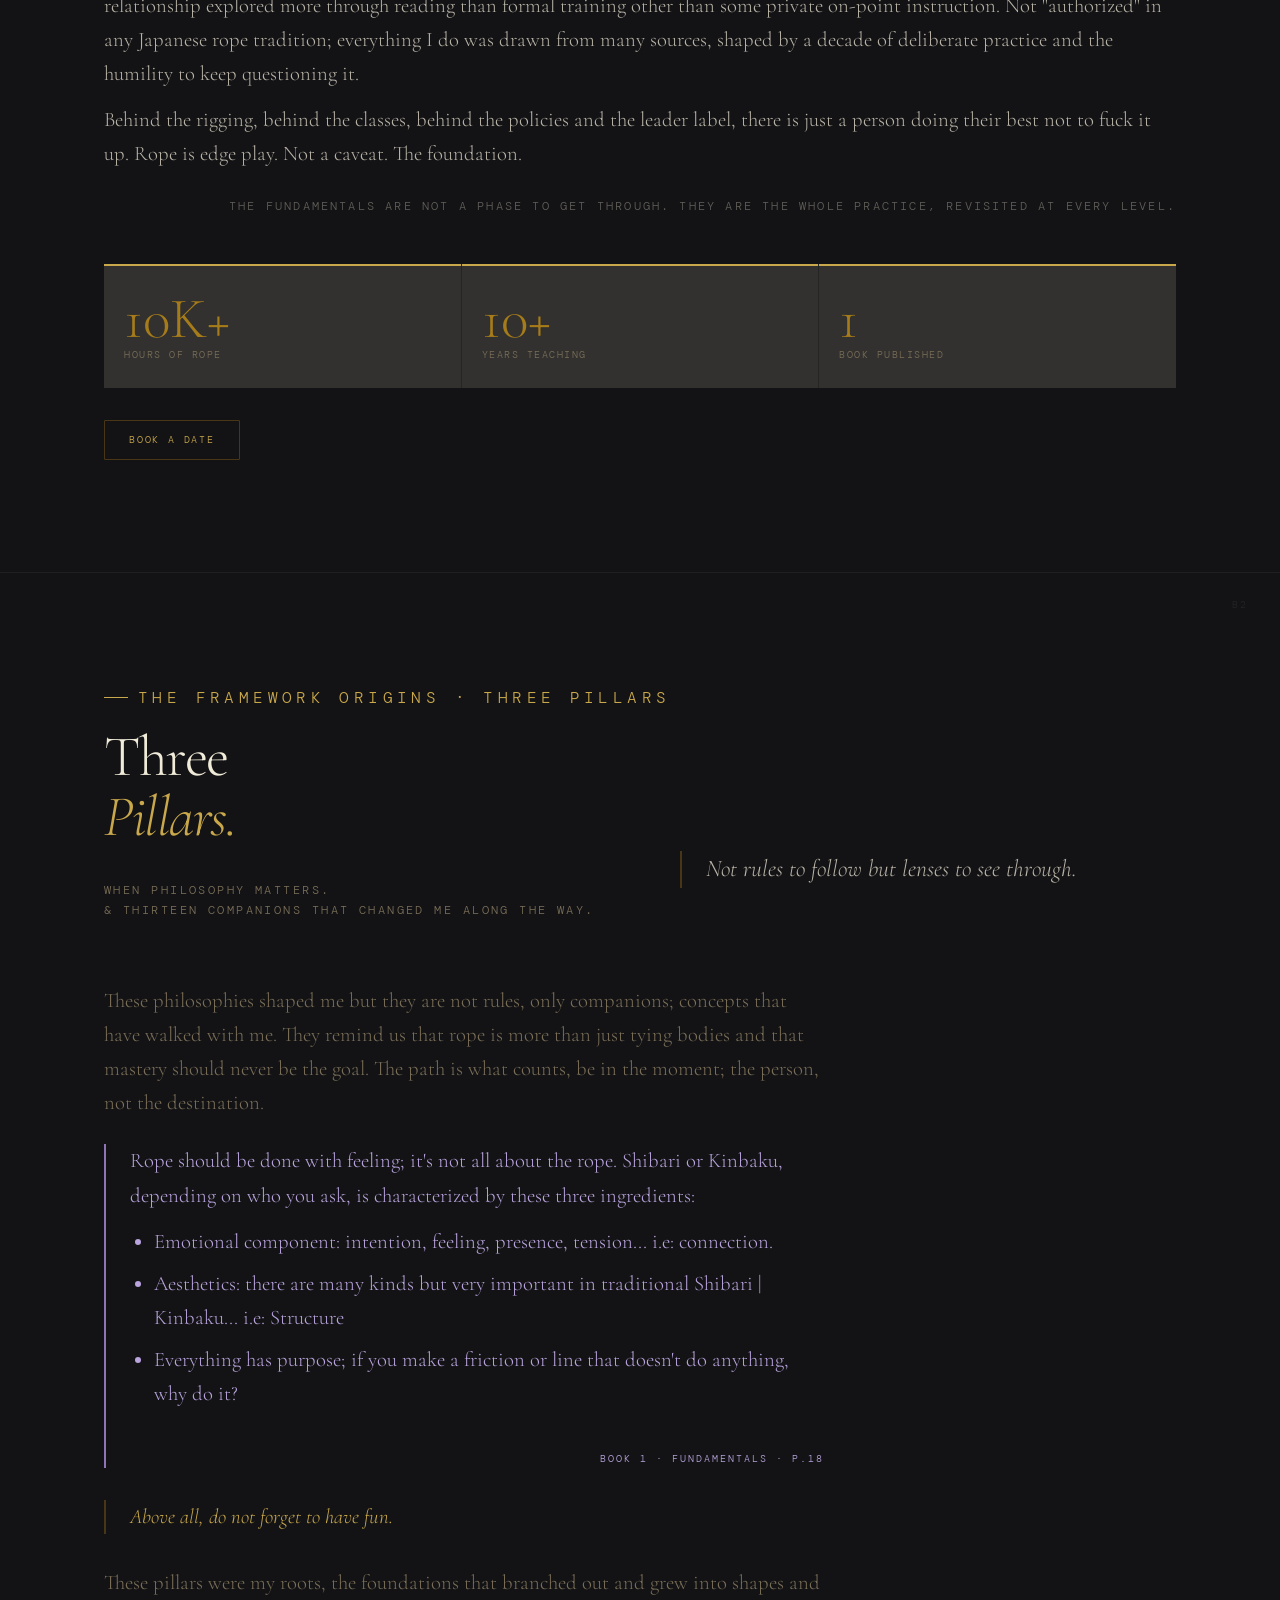
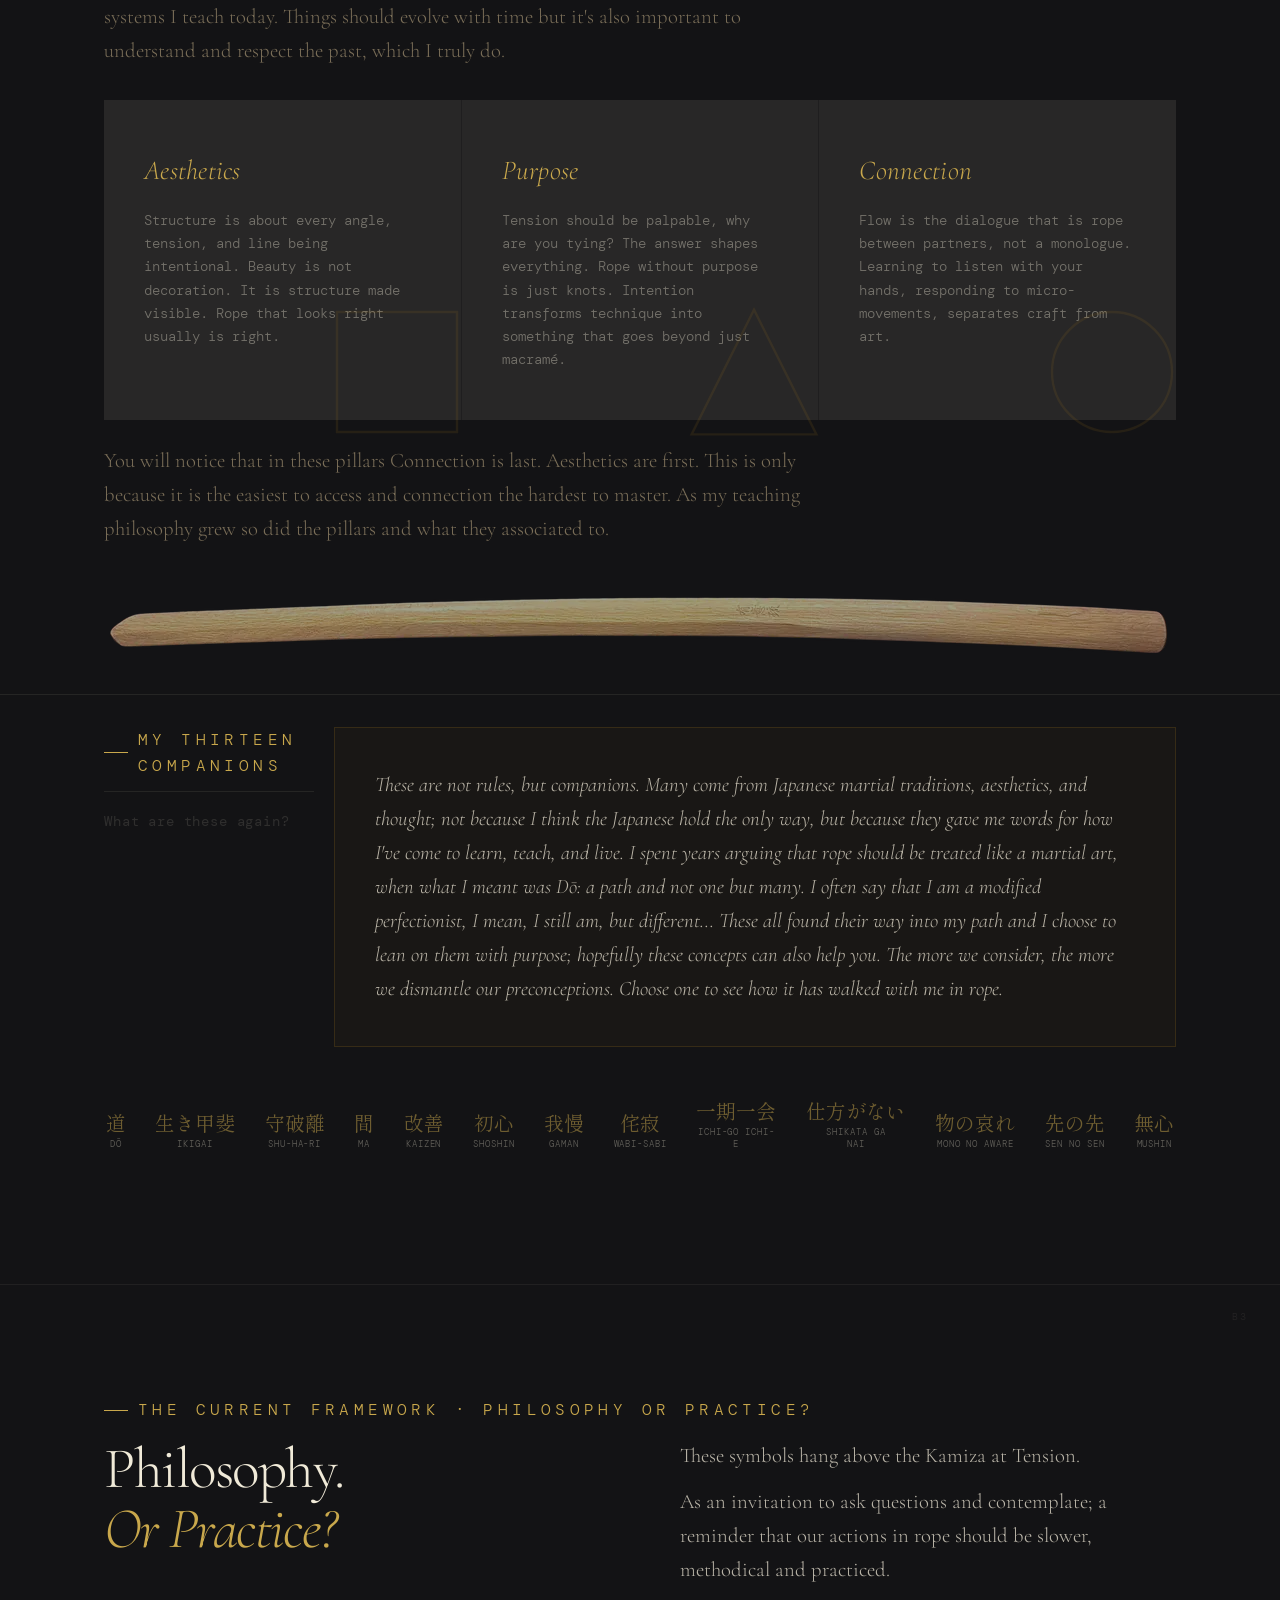
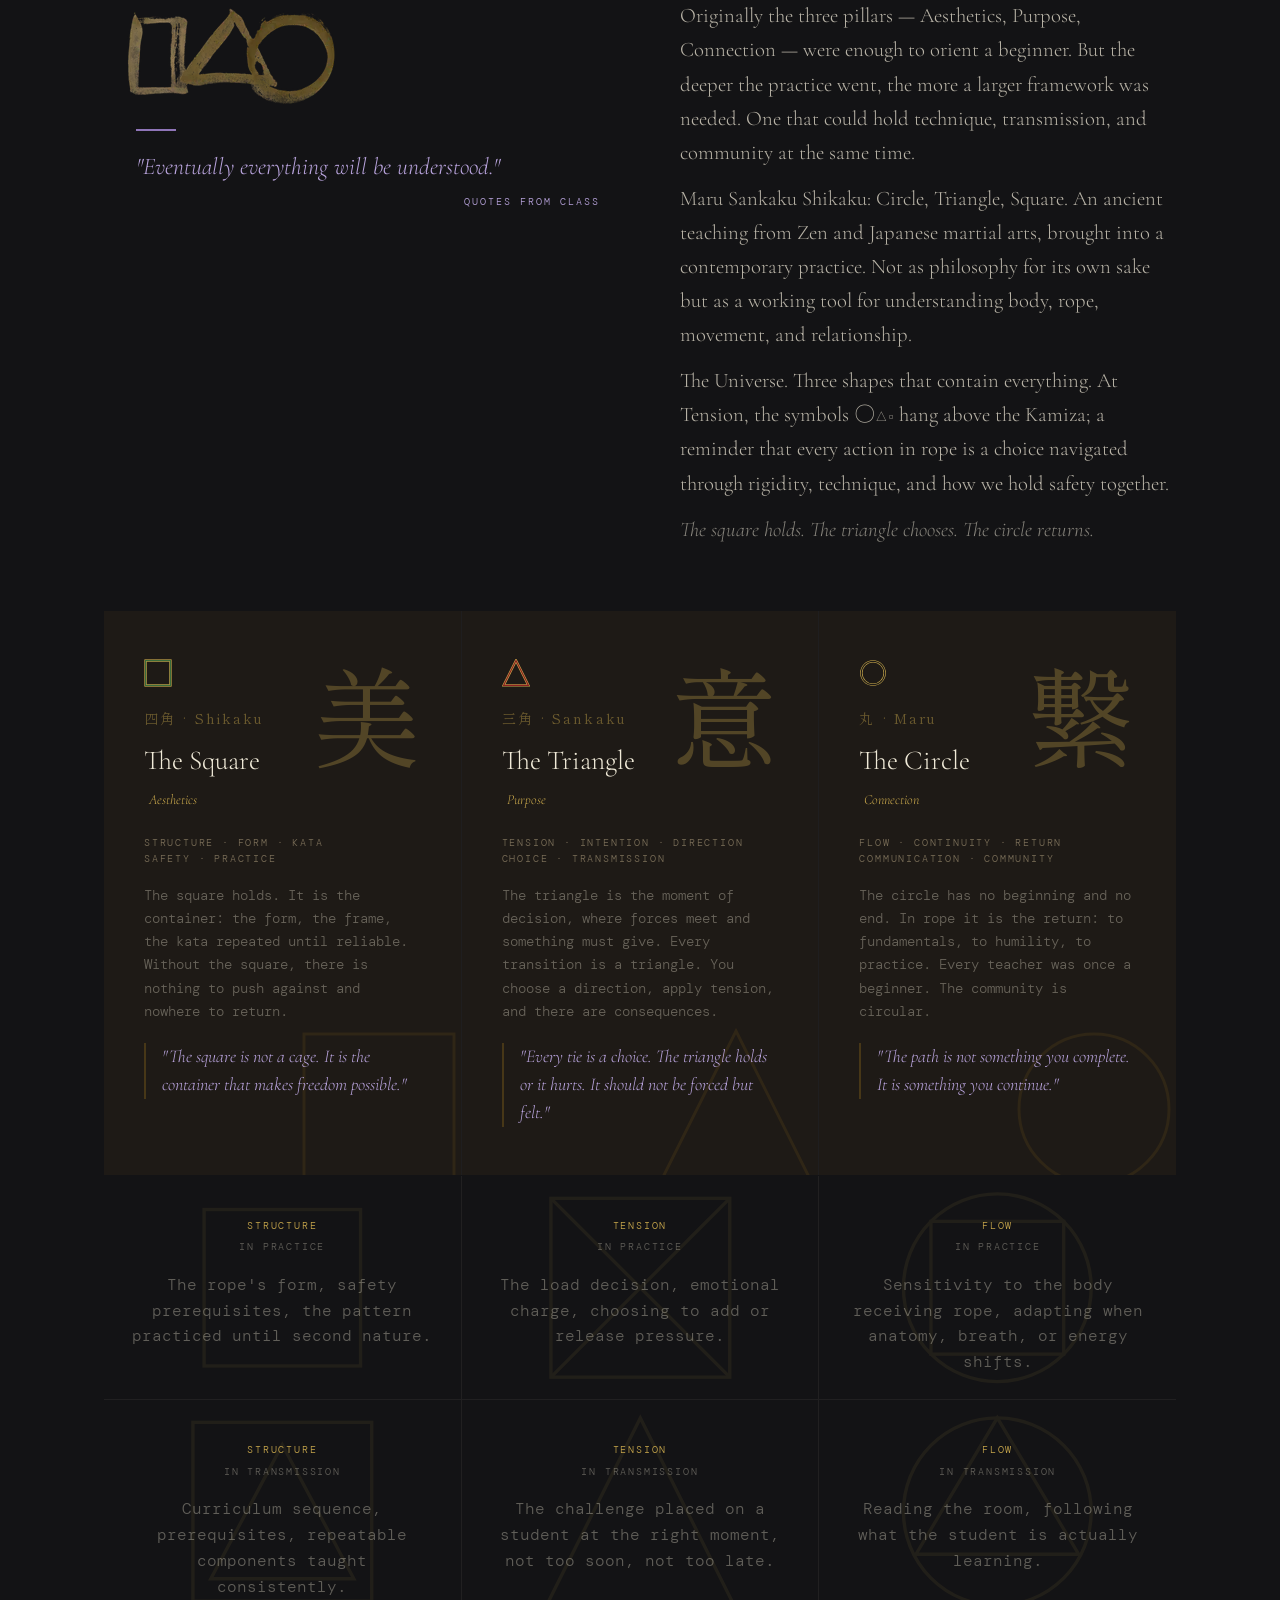
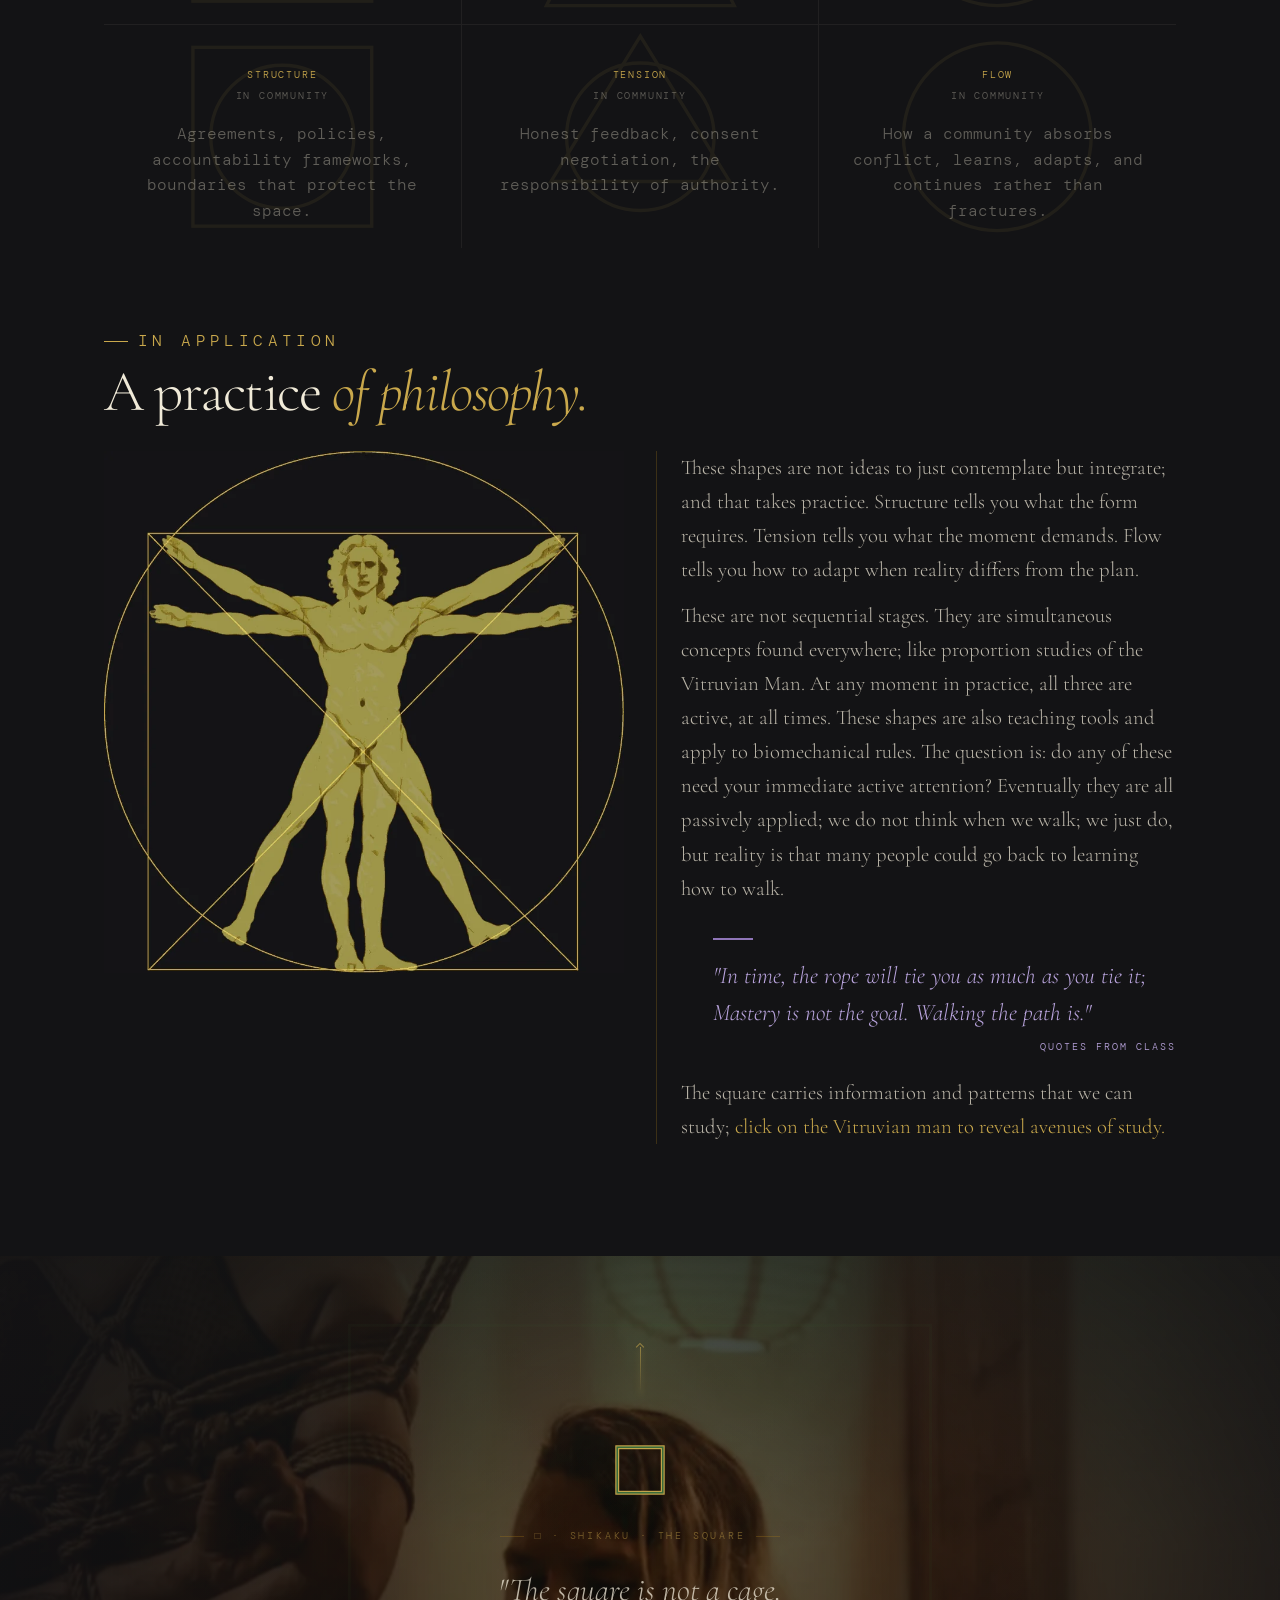
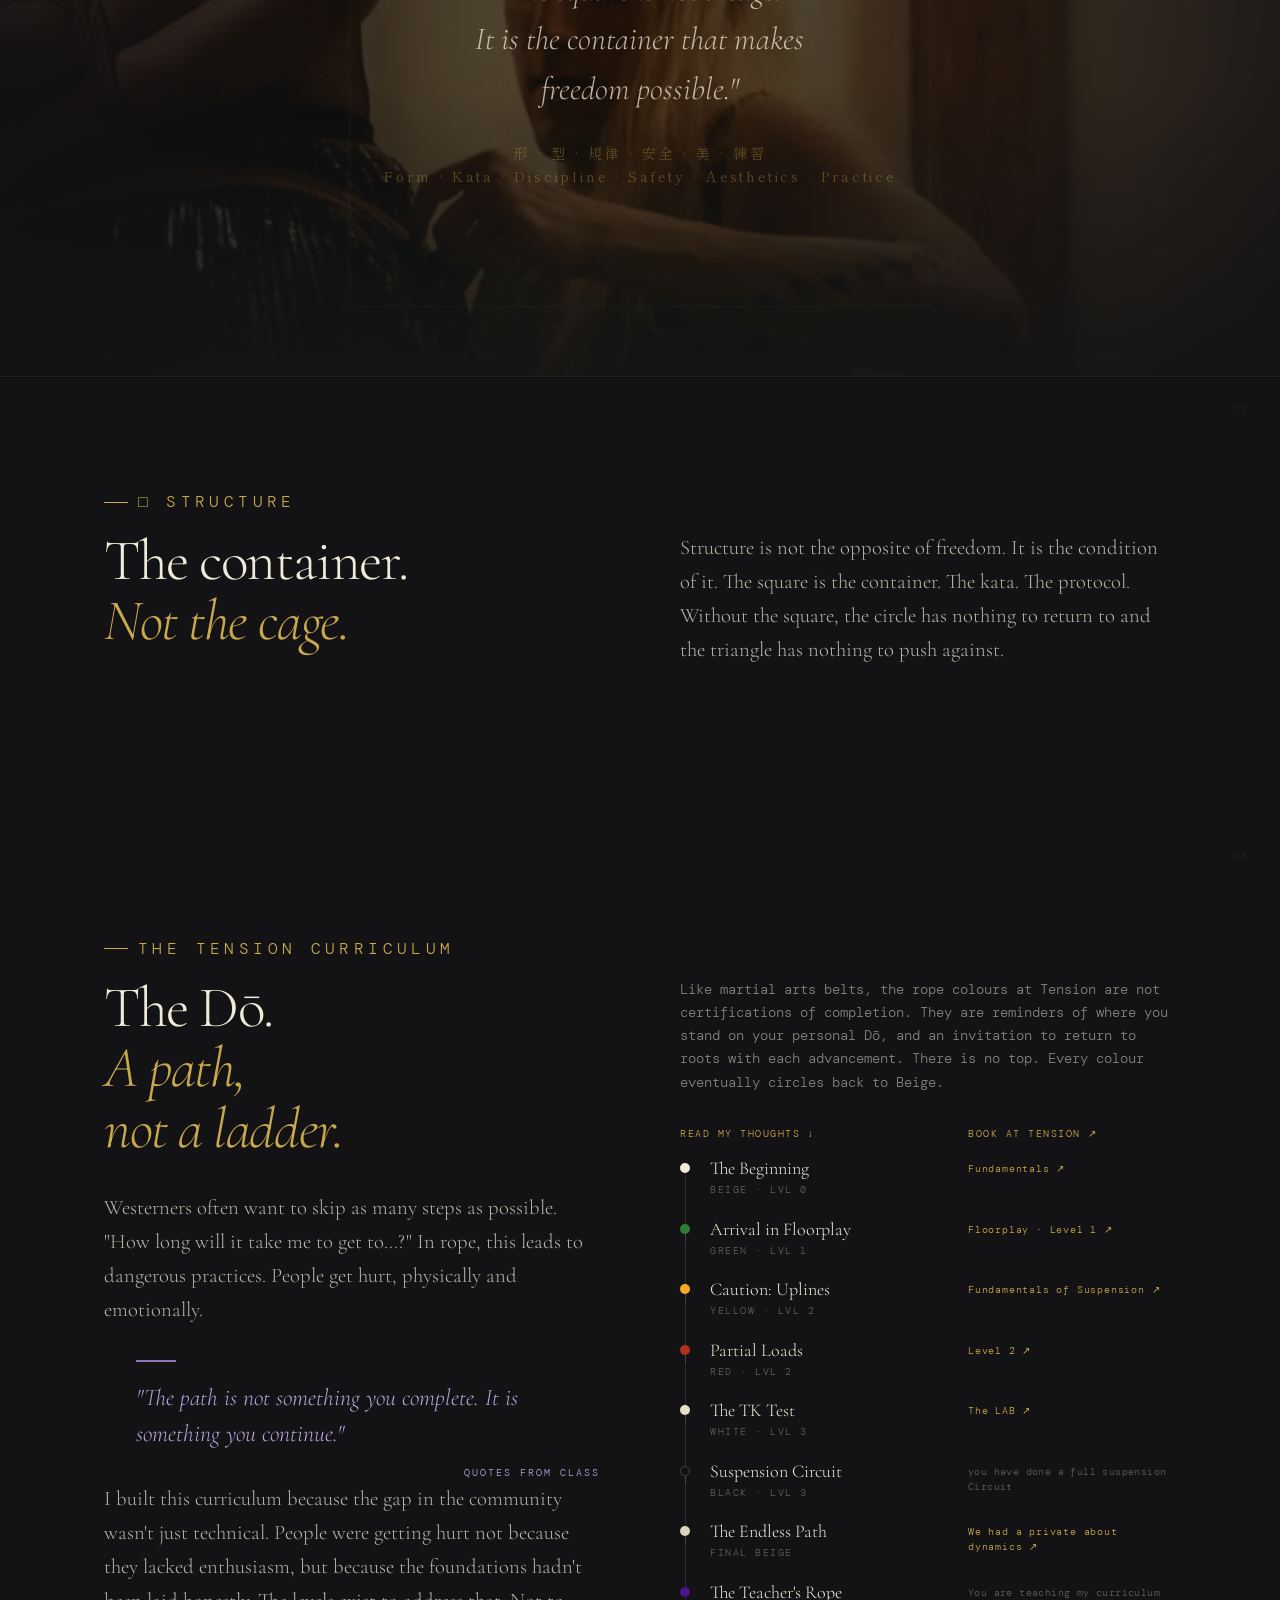
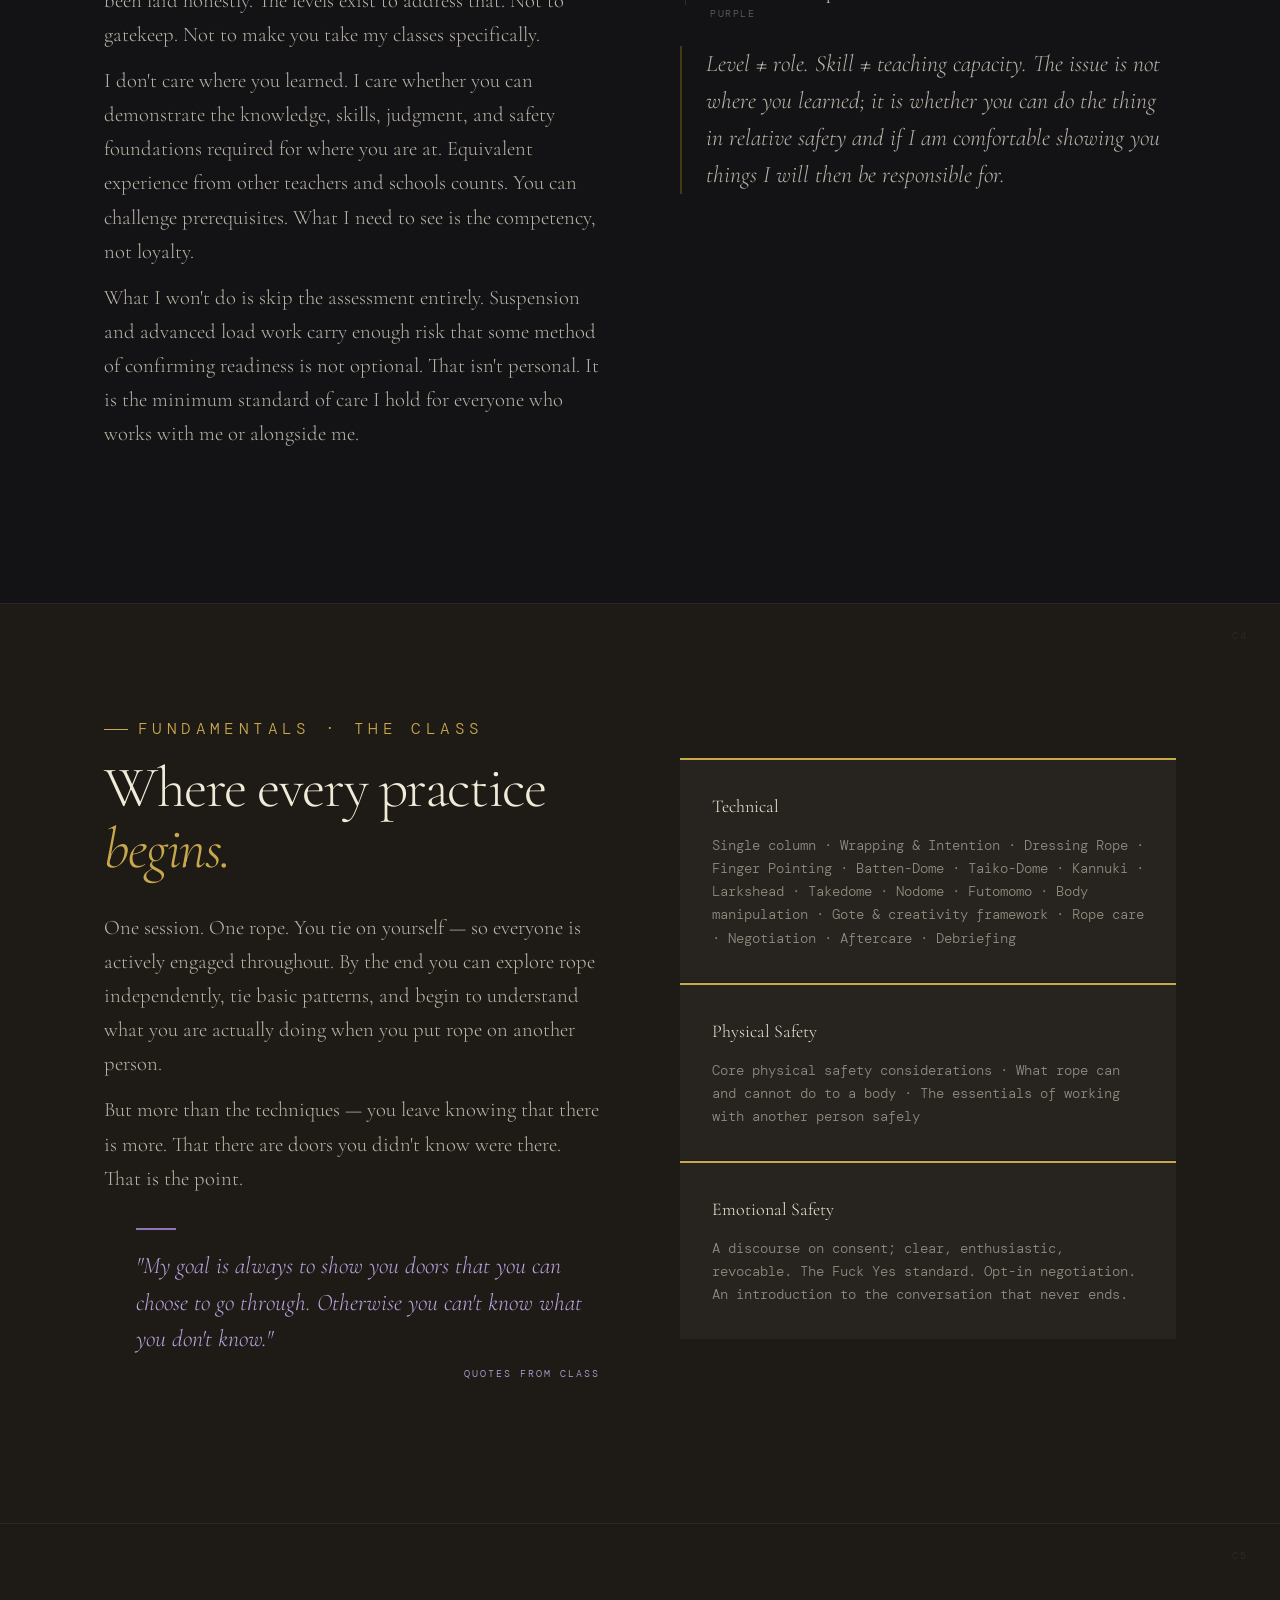
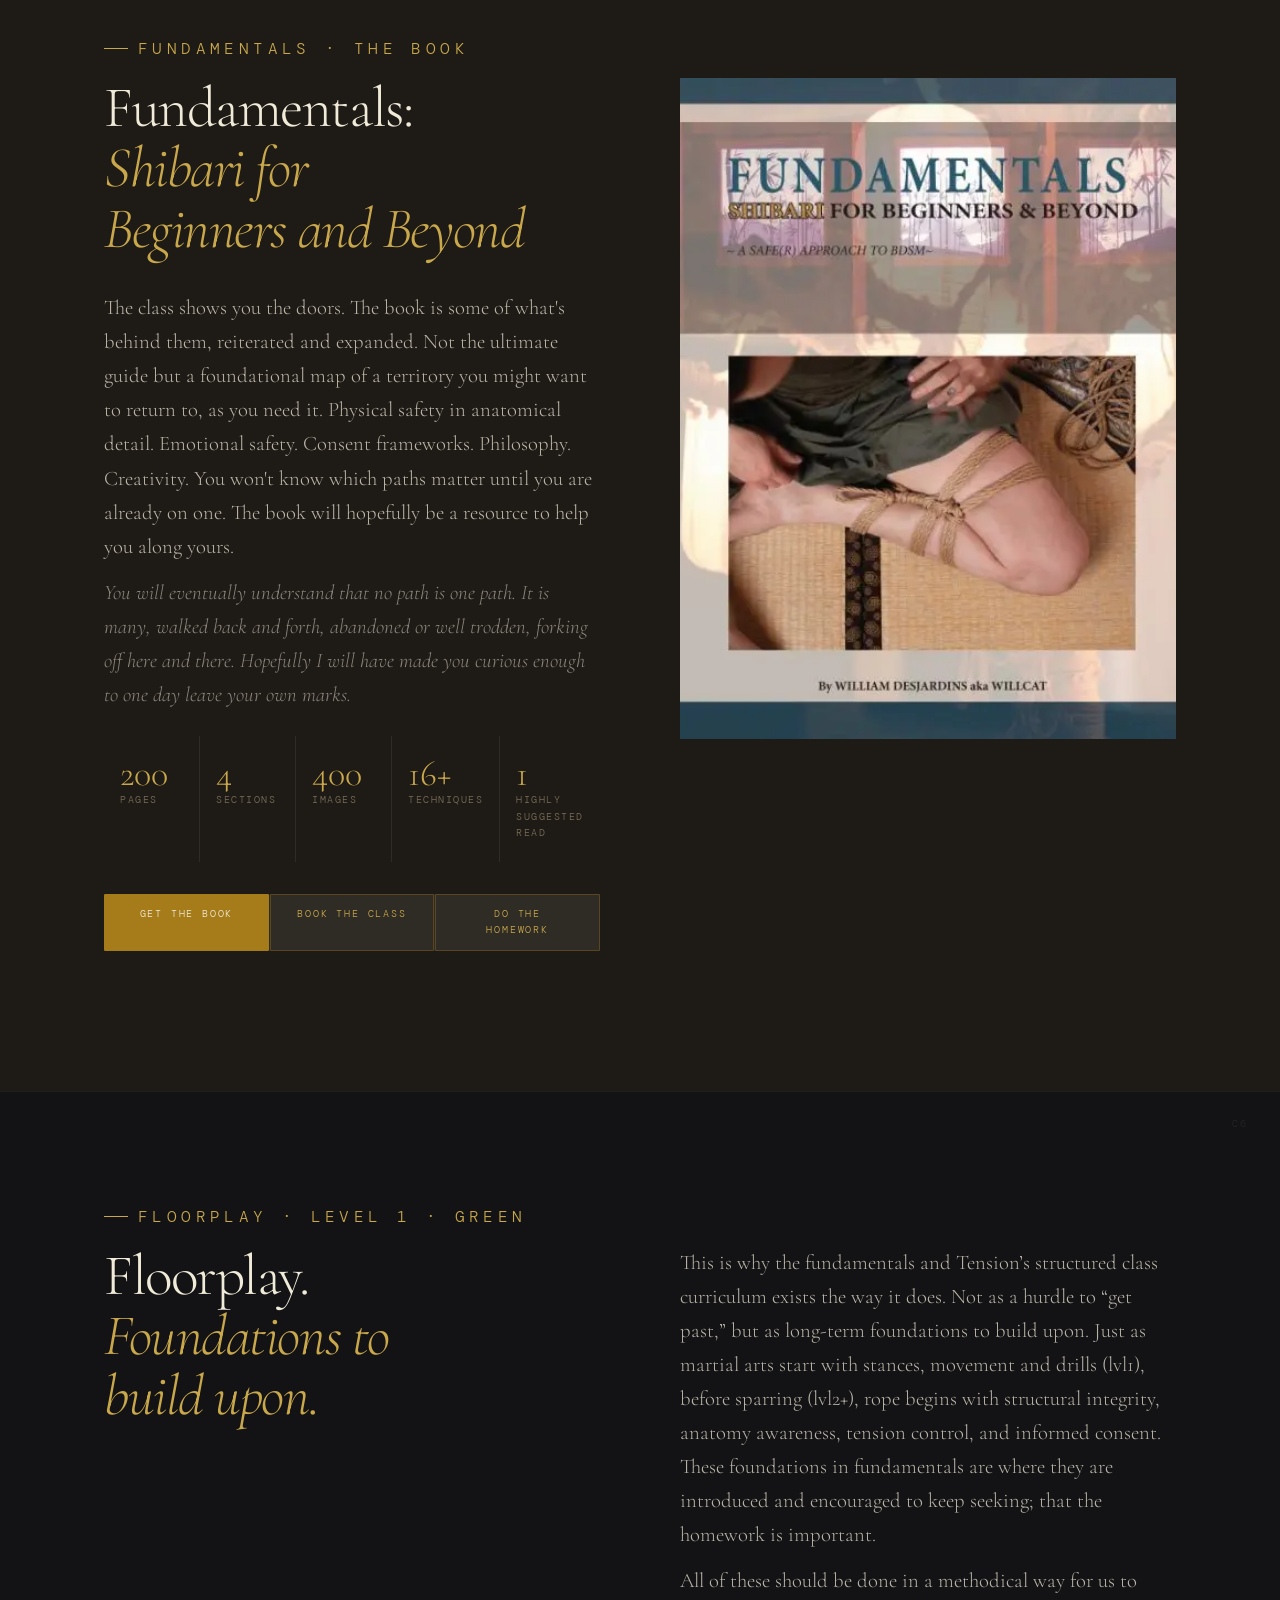
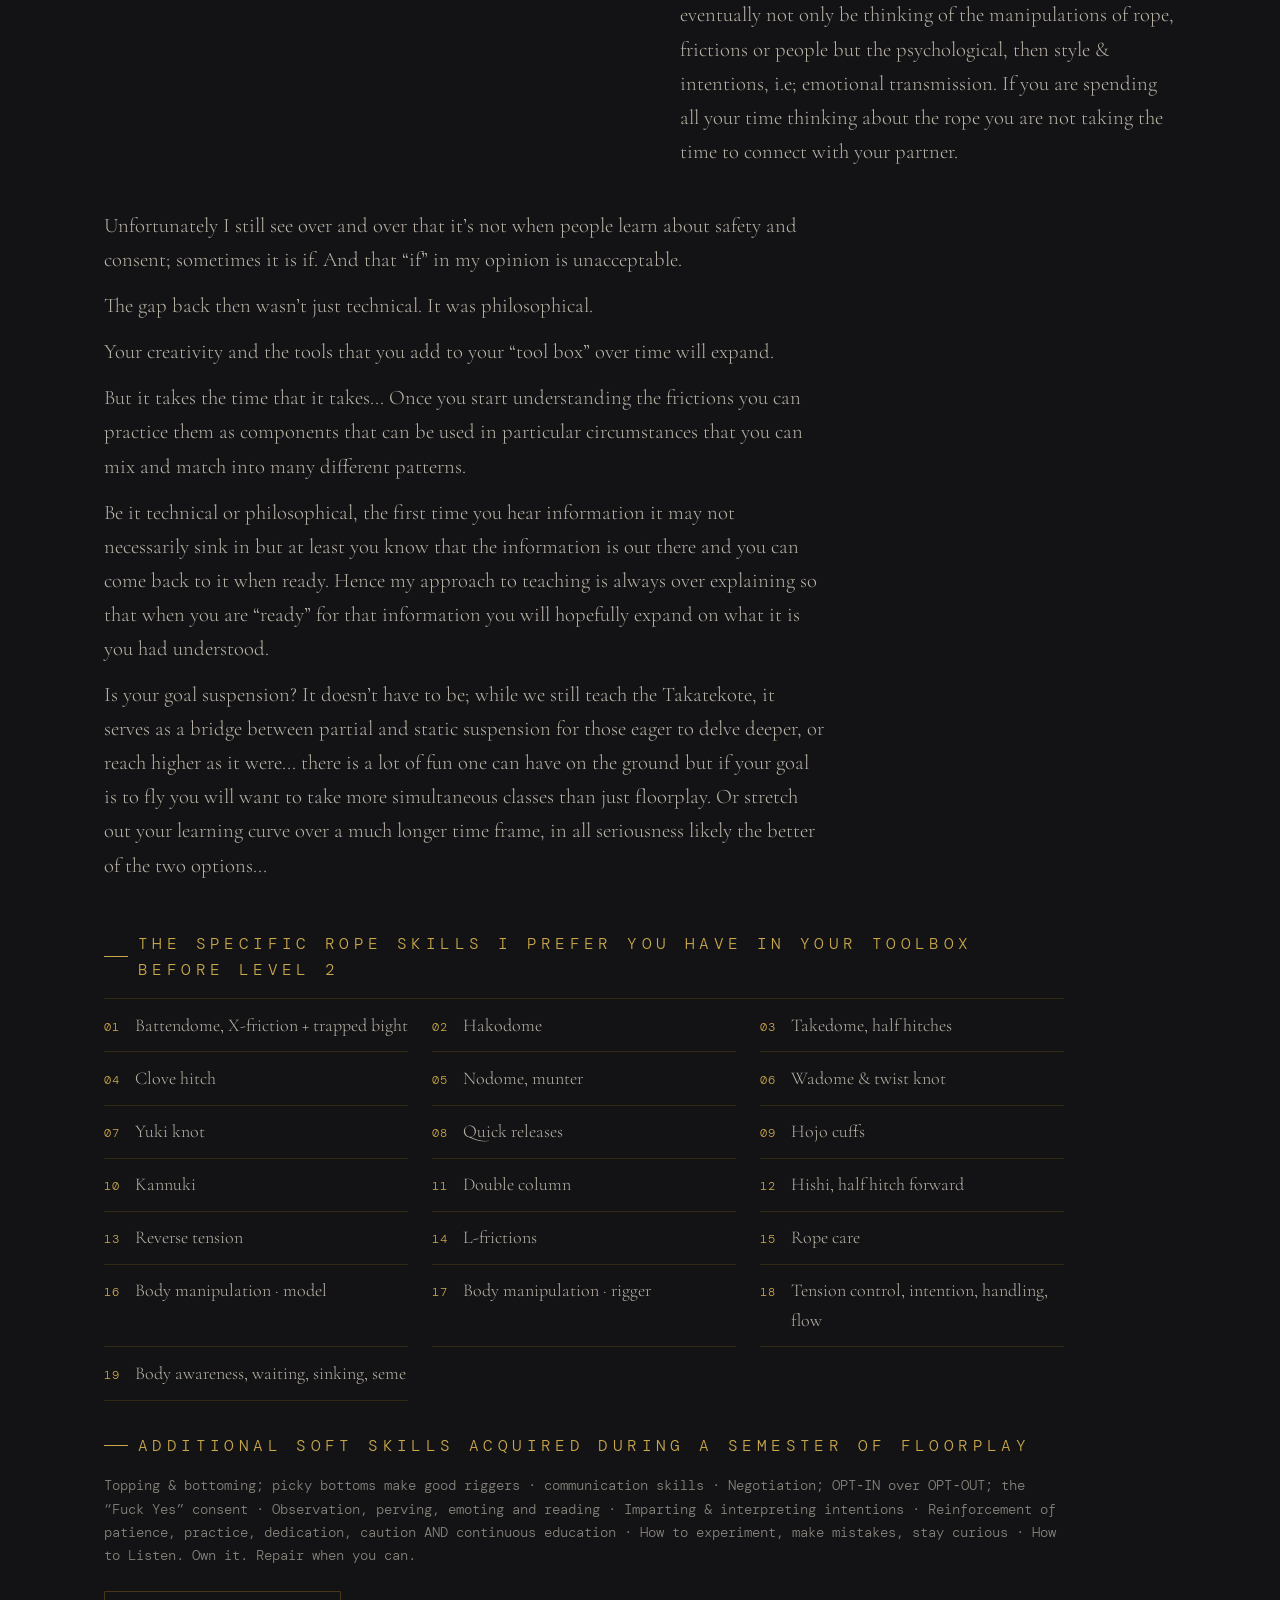
==== commit 639c0854: "update" ====
--- a/index.html
+++ b/index.html
@@ -159,7 +159,7 @@
     <span id="pillars" class="sec-anchor"></span>
   <div class="sec-id">B2</div>
   <div class="inner">
-    <div class="lbl fade-in">The Framework Origins - three pillars</div>
+    <div class="lbl fade-in">The Framework Origins · three pillars</div>
     <div class="two-col fade-in mb-4xl" style="align-items:end">
       <div>
         <h2>Three<br><em class="t-rope-i">Pillars.</em></h2>
@@ -304,7 +304,7 @@
     <span id="framework" class="sec-anchor"></span>
   <div class="sec-id">B3</div>
   <div class="inner">
-    <div class="lbl fade-in">The current framework - philosophy or practice?</div>
+    <div class="lbl fade-in">The current framework · philosophy or practice?</div>
     <div class="two-col fade-in mb-4xl" style="align-items:start">
       <div>
         <h2>Philosophy.<br><em class="t-rope-i">Or Practice?</em></h2>
@@ -950,44 +950,69 @@
         <p class="body-mono mb-lg" >Like martial arts belts, the rope colours at Tension are not certifications of completion. They are reminders of where you stand on your personal Dō, and an invitation to return to roots with each advancement. There is no top. Every colour eventually circles back to Beige.</p>
         <div id="belt-levels" class="belt-container">
           <div class="timeline-track">
-            <a class="timeline-item" href="https://tensionmtl.ca/pages/fundamentals" target="_blank">
-              <span class="timeline-node belt-item--paper"></span>
-              <span class="timeline-connector"></span>
-              <span class="timeline-text"><span class="timeline-title">The Beginning</span><span class="timeline-label">Beige · Lvl 0</span></span>
-            </a>
-            <a class="timeline-item" href="https://tensionmtl.ca/pages/floorplay-classes-level1-green" target="_blank">
-              <span class="timeline-node belt-item--green"></span>
-              <span class="timeline-connector"></span>
-              <span class="timeline-text"><span class="timeline-title">Arrival in Floorplay</span><span class="timeline-label">Green · Lvl 1</span></span>
-            </a>
-            <a class="timeline-item" href="https://tensionmtl.ca/pages/fundamentals-of-suspension" target="_blank">
-              <span class="timeline-node belt-item--yellow"></span>
-              <span class="timeline-connector"></span>
-              <span class="timeline-text"><span class="timeline-title">Caution: Uplines</span><span class="timeline-label">Yellow · Lvl 2</span></span>
-            </a>
-            <a class="timeline-item" href="https://tensionmtl.ca/pages/classes-level-2" target="_blank">
-              <span class="timeline-node belt-item--red"></span>
-              <span class="timeline-connector"></span>
-              <span class="timeline-text"><span class="timeline-title">Partial Loads</span><span class="timeline-label">Red · Lvl 2</span></span>
-            </a>
-            <div class="timeline-item timeline-item--inactive">
-              <span class="timeline-node belt-item--bone"></span>
-              <span class="timeline-connector"></span>
-              <span class="timeline-text"><span class="timeline-title">The TK Test</span><span class="timeline-label">White · Lvl 3</span></span>
-            </div>
-            <div class="timeline-item timeline-item--inactive">
-              <span class="timeline-node belt-item--black"></span>
-              <span class="timeline-connector"></span>
-              <span class="timeline-text"><span class="timeline-title">Suspension Circuit</span><span class="timeline-label">Black · Lvl 3</span></span>
-            </div>
-            <div class="timeline-item timeline-item--inactive">
-              <span class="timeline-node belt-item--cream"></span>
-              <span class="timeline-connector"></span>
-              <span class="timeline-text"><span class="timeline-title">The Endless Path</span><span class="timeline-label">Final Beige</span></span>
-            </div>
-            <div class="timeline-item timeline-item--last timeline-item--inactive">
-              <span class="timeline-node belt-item--purple"></span>
-              <span class="timeline-text"><span class="timeline-title">The Teacher's Rope</span><span class="timeline-label">Purple</span></span>
+            <div class="tl-row tl-head"><span class="tl-head__cell">Read my thoughts ↓</span><span class="tl-head__cell">Book at Tension ↗</span></div>
+            <div class="tl-row">
+              <a class="timeline-item" href="#fundamentals">
+                <span class="timeline-node belt-item--paper"></span>
+                <span class="timeline-connector"></span>
+                <span class="timeline-text"><span class="timeline-title">The Beginning</span><span class="timeline-label">Beige · Lvl 0</span></span>
+              </a>
+              <a class="tl-book" href="https://tensionmtl.ca/pages/fundamentals" target="_blank">Fundamentals ↗</a>
+            </div>
+            <div class="tl-row">
+              <a class="timeline-item" href="#floorplay">
+                <span class="timeline-node belt-item--green"></span>
+                <span class="timeline-connector"></span>
+                <span class="timeline-text"><span class="timeline-title">Arrival in Floorplay</span><span class="timeline-label">Green · Lvl 1</span></span>
+              </a>
+              <a class="tl-book" href="https://tensionmtl.ca/pages/floorplay-classes-level1-green" target="_blank">Floorplay · Level 1 ↗</a>
+            </div>
+            <div class="tl-row">
+              <a class="timeline-item" href="#uplines">
+                <span class="timeline-node belt-item--yellow"></span>
+                <span class="timeline-connector"></span>
+                <span class="timeline-text"><span class="timeline-title">Caution: Uplines</span><span class="timeline-label">Yellow · Lvl 2</span></span>
+              </a>
+              <a class="tl-book" href="https://tensionmtl.ca/pages/fundamentals-of-suspension" target="_blank">Fundamentals of Suspension ↗</a>
+            </div>
+            <div class="tl-row">
+              <a class="timeline-item" href="#level-2">
+                <span class="timeline-node belt-item--red"></span>
+                <span class="timeline-connector"></span>
+                <span class="timeline-text"><span class="timeline-title">Partial Loads</span><span class="timeline-label">Red · Lvl 2</span></span>
+              </a>
+              <a class="tl-book" href="https://tensionmtl.ca/pages/classes-level-2" target="_blank">Level 2 ↗</a>
+            </div>
+            <div class="tl-row">
+              <a class="timeline-item" href="#lab">
+                <span class="timeline-node belt-item--bone"></span>
+                <span class="timeline-connector"></span>
+                <span class="timeline-text"><span class="timeline-title">The TK Test</span><span class="timeline-label">White · Lvl 3</span></span>
+              </a>
+              <a class="tl-book" href="https://tensionmtl.ca/pages/lab-logic-architecture-balance" target="_blank">The LAB ↗</a>
+            </div>
+            <div class="tl-row">
+              <div class="timeline-item timeline-item--inactive">
+                <span class="timeline-node belt-item--black"></span>
+                <span class="timeline-connector"></span>
+                <span class="timeline-text"><span class="timeline-title">Suspension Circuit</span><span class="timeline-label">Black · Lvl 3</span></span>
+              </div>
+              <span class="tl-book tl-book--note">you have done a full suspension Circuit</span>
+            </div>
+            <div class="tl-row">
+              <a class="timeline-item" href="#dynamics">
+                <span class="timeline-node belt-item--cream"></span>
+                <span class="timeline-connector"></span>
+                <span class="timeline-text"><span class="timeline-title">The Endless Path</span><span class="timeline-label">Final Beige</span></span>
+              </a>
+              <a class="tl-book" href="https://tensionmtl.ca/pages/privates" target="_blank">We had a private about dynamics ↗</a>
+            </div>
+            <div class="tl-row">
+              <a class="timeline-item timeline-item--last" href="#practice">
+                <span class="timeline-node belt-item--purple"></span>
+                <span class="timeline-text"><span class="timeline-title">The Teacher's Rope</span><span class="timeline-label">Purple</span></span>
+              </a>
+              <span class="tl-book tl-book--note">You are teaching my curriculum</span>
             </div>
           </div>
         </div>
@@ -1147,7 +1172,7 @@
       <div class="card-idle companion-card-fixed" id="level-card">
         <div id="level-empty" class="level-intro">
           <div class="t-lbl-18-dim-mb4">Never "certified"</div>
-          <p id="level-intro" class="card-body">None of these descriptions are ever gates to pass through or done &amp; done certifications. They are honest descriptions of what each stage of your practice might look and feel like. Read them and try to locate yourself. Not where you wish you were; where you are now. Rust develops with time, wear and disuse; it's ok to relativize and admit that. When our hobbies are just that, hobbies, we will obviously struggle with things and that is ok, It's important not to set your goals to professional standards. Recognizing what we need to work on and having fun while doing it is the important part; just be responsible.</p>
+          <p id="level-intro" class="card-body">None of these descriptions are ever gates to pass through or done &amp; done certifications. They are honest descriptions of what each stage of your practice might look and feel like. Read them and try to locate yourself. Not where you wish you were; where you are now. Rust develops with time, wear and disuse; it's ok to relativize and admit that. When our hobbies are just that, hobbies, we will obviously struggle with things and that is ok. It's important not to set your goals to professional standards. Recognizing what we need to work on and having fun while doing it is the important part; just be responsible.</p>
         </div>
         <div id="level-content" style="display:none;">
           <div class="card-header-row">
@@ -1231,10 +1256,36 @@
   </div>
 </section>
 
-<!-- ══ D3 — LEVEL 2 · TYING FROM, TYING TO ══ -->
+<!-- ══ D3 — UPLINES · CAUTION · YELLOW ══ -->
+<section class="section section--subtle" id="D2c" >
+    <span id="uplines" class="sec-anchor"></span>
+  <div class="sec-id">D3</div>
+  <div class="inner">
+    <div class="lbl fade-in">Caution: Uplines · Yellow · Lvl 2</div>
+    <div class="two-col fade-in mb-xl" >
+      <div>
+        <h2>Uplines.<br><em class="t-rope-i">The third dimension and Seme of Stressors.</em></h2>
+      </div>
+      <div>
+        <p class="body-serif mb-md">Floorplay, partials, suspension. We tend to read them as a ladder, as if leaving the ground were the achievement. That is the up lie: that suspension work is somehow better than floorplay or partials. Each can be equally stressful or easy depending on load, weight, dynamic pressures, and how well you comprehend what you are applying and or inflicting.</p>
+        <p class="body-serif mb-md">This third dimension is a choice. A force applied by our weight, theirs, the ropes, and one’s body against itself. I really do love the use of weight in my rope, through my own body or simply letting it hang on someone: pulled toward the ground from underneath, pulled upward through the uplines, while your own body weight and gravity do their thing. It is quite intense. It is also seme; stress, chosen and applied.</p>
+      </div>
+    </div>
+    <div class="fp-prose fade-in">
+      <p class="body-serif mb-md">Which is why I require everyone to go through a foundations of uplines first. What holds and what doesn’t. How structures are affected by load. How load bearing systems fail. And know your floors: if you cannot, in one movement, put at least one limb on the ground and relieve the stress, you are now on the second floor.</p>
+      <p class="body-serif mb-xl">That stress does not only live in the person in the rope. Topping is physical and emotional work, and the more experienced we get, the more involved, and more stressful, the things we do. In rope, that responsibility is literal. Nerves, joints, altered states, emotional vulnerability, trust; someone’s life can be in the hands of the person tying.</p>
+      <div class="lbl">Before Partials</div>
+      <p class="body-serif mb-md">This is a pre requisite to Partials. The criteria for accessing the class is:</p>
+      <p class="body-mono mb-lg">You have done the Floorplay Curriculum<br>You think you are ready<br>I think you are ready<br>You are already doing self tying or suspending someone at home.</p>
+      <a href="https://tensionmtl.ca/pages/fundamentals-of-suspension" target="_blank" class="btn btn--outline">Uplines at Tension MTL</a>
+    </div>
+  </div>
+</section>
+
+<!-- ══ D4 — LEVEL 2 · TYING FROM, TYING TO ══ -->
 <section class="section divider-subtle" id="D2b" >
     <span id="level-2" class="sec-anchor"></span>
-  <div class="sec-id">D3</div>
+  <div class="sec-id">D4</div>
   <div class="inner">
     <div class="lbl fade-in">Partial &amp; static · Level 2 · Red</div>
     <div class="two-col fade-in mb-xl" >
@@ -1258,10 +1309,10 @@
   </div>
 </section>
 
-<!-- ══ D4 — NAWAJUTSU ══ -->
+<!-- ══ D5 — NAWAJUTSU ══ -->
 <section class="section divider-subtle" id="D3" >
     <span id="nawajutsu" class="sec-anchor"></span>
-  <div class="sec-id">D4</div>
+  <div class="sec-id">D5</div>
   <div class="inner">
     <div class="lbl fade-in">縄術 · Nawajutsu</div>
     <div class="two-col fade-in mb-5xl">
@@ -2359,6 +2410,7 @@
 
         <a href="#break-tri" class="nav--shape">△ · Sankaku · Tension</a>
 
+        <a href="#uplines">Caution: Uplines</a>
         <a href="#level-2">Level 2 · Tying From, Tying To</a>
         <a href="#nawajutsu">Nawajutsu</a>
 
--- a/style.css
+++ b/style.css
@@ -6403,6 +6403,15 @@
 
 /* B3 Vitruvian (added 2026-10-09): the whole figure is clickable; a miss opens the nearest dot */
 .nwg-sp__stage { cursor: pointer; }
+
+/* C3 path list (added 2026-10-12): thoughts link + "Book at Tension" column */
+.tl-row { display: grid; grid-template-columns: minmax(0, 1fr) minmax(0, 13rem); column-gap: 1.25rem; align-items: start; }
+.tl-head { margin-bottom: 1rem; }
+.tl-head__cell { font-family: var(--fm); font-size: var(--dec-lg); letter-spacing: .15em; text-transform: uppercase; color: var(--rope-l); }
+.tl-book { font-family: var(--fm); font-size: var(--dec-lg); letter-spacing: .08em; line-height: 1.5; color: var(--rope-l); text-decoration: none; padding-top: 3px; }
+a.tl-book:hover { text-decoration: underline; }
+.tl-book--note { color: rgba(240,234,216,.35); letter-spacing: .04em; }
+@media (max-width: 480px) { .tl-row { grid-template-columns: minmax(0, 1fr) minmax(0, 9rem); column-gap: .75rem; } }
 
 /* ═══════════════════════════════════════════════════════════════
    NAWAJUTSU · □ △ ○ box (D3)                    added 2026-09-14
